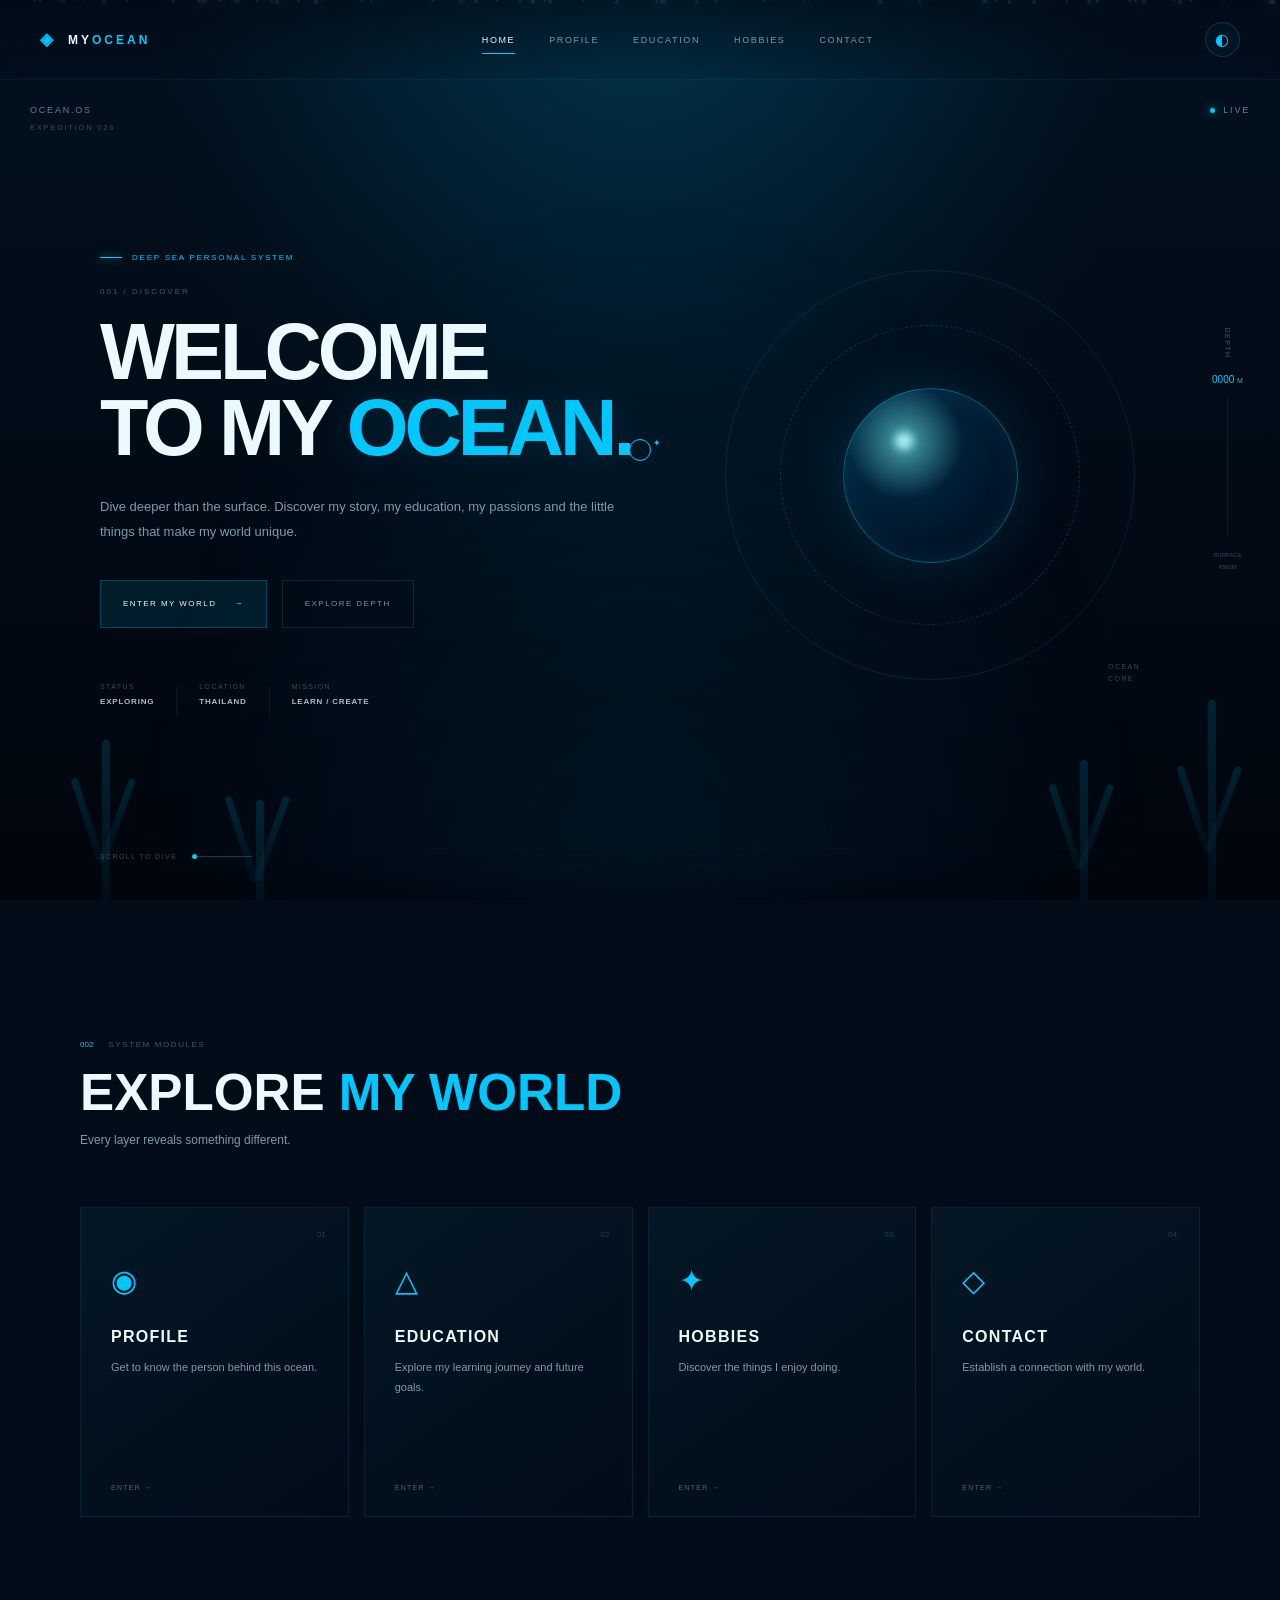
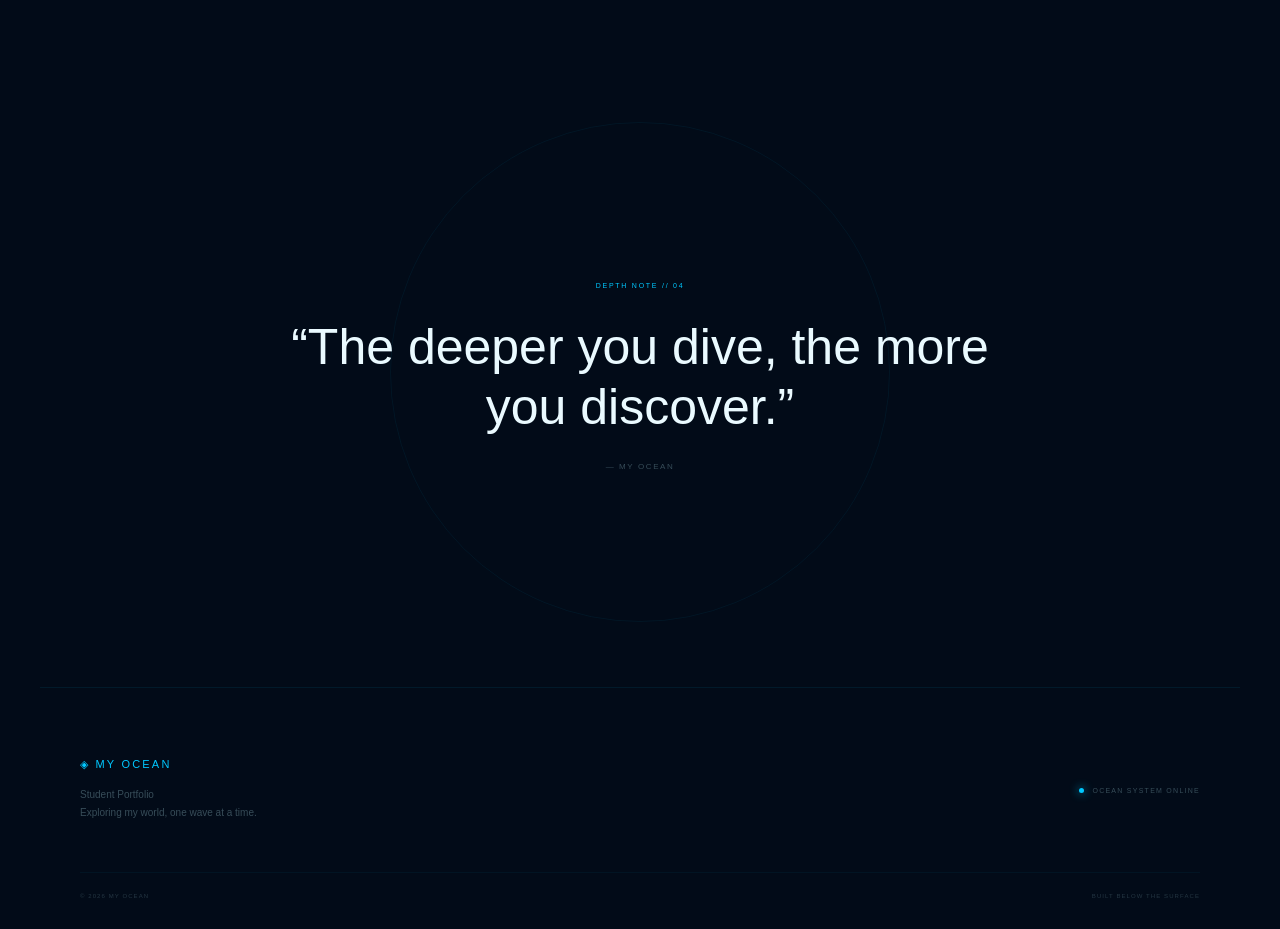
==== index.html @ 1d458c34 "Create index.html" ====
<!DOCTYPE html>
<html lang="th">
<head>
<meta charset="UTF-8">
<meta name="viewport" content="width=device-width, initial-scale=1.0">
<meta name="theme-color" content="#020b18">
<title>MY OCEAN // ABYSSAL INTERFACE</title>

<style>

/* ========================================= */
/* FONT FACE */
/* ========================================= */

@font-face {
    font-family: "Inter";
    font-style: normal;
    font-weight: 300;
    src: url("https://fonts.gstatic.com/s/inter/v18/UcCO3FwrK3iLTcviYwY.woff2")
         format("woff2");
}

@font-face {
    font-family: "Inter";
    font-style: normal;
    font-weight: 400;
    src: url("https://fonts.gstatic.com/s/inter/v18/UcCO3FwrK3iLTcviYwY.woff2")
         format("woff2");
}

@font-face {
    font-family: "Inter";
    font-style: normal;
    font-weight: 500;
    src: url("https://fonts.gstatic.com/s/inter/v18/UcCO3FwrK3iLTcviYwY.woff2")
         format("woff2");
}

@font-face {
    font-family: "Inter";
    font-style: normal;
    font-weight: 600;
    src: url("https://fonts.gstatic.com/s/inter/v18/UcCO3FwrK3iLTcviYwY.woff2")
         format("woff2");
}

@font-face {
    font-family: "Inter";
    font-style: normal;
    font-weight: 700;
    src: url("https://fonts.gstatic.com/s/inter/v18/UcCO3FwrK3iLTcviYwY.woff2")
         format("woff2");
}

@font-face {
    font-family: "Inter";
    font-style: normal;
    font-weight: 800;
    src: url("https://fonts.gstatic.com/s/inter/v18/UcCO3FwrK3iLTcviYwY.woff2")
         format("woff2");
}

@font-face {
    font-family: "Orbitron";
    font-style: normal;
    font-weight: 400;
    src: url("https://fonts.gstatic.com/s/orbitron/v31/yMJRMIlzdpvBhQQLuJj.woff2")
         format("woff2");
}

@font-face {
    font-family: "Orbitron";
    font-style: normal;
    font-weight: 500;
    src: url("https://fonts.gstatic.com/s/orbitron/v31/yMJRMIlzdpvBhQQLuJj.woff2")
         format("woff2");
}

@font-face {
    font-family: "Orbitron";
    font-style: normal;
    font-weight: 600;
    src: url("https://fonts.gstatic.com/s/orbitron/v31/yMJRMIlzdpvBhQQLuJj.woff2")
         format("woff2");
}

@font-face {
    font-family: "Orbitron";
    font-style: normal;
    font-weight: 700;
    src: url("https://fonts.gstatic.com/s/orbitron/v31/yMJRMIlzdpvBhQQLuJj.woff2")
         format("woff2");
}

@font-face {
    font-family: "Orbitron";
    font-style: normal;
    font-weight: 800;
    src: url("https://fonts.gstatic.com/s/orbitron/v31/yMJRMIlzdpvBhQQLuJj.woff2")
         format("woff2");
}

@font-face {
    font-family: "Orbitron";
    font-style: normal;
    font-weight: 900;
    src: url("https://fonts.gstatic.com/s/orbitron/v31/yMJRMIlzdpvBhQQLuJj.woff2")
         format("woff2");
}


/* ========================================= */
/* ROOT */
/* ========================================= */

:root {
    --bg: #020b18;
    --bg-deep: #010611;
    --blue: #00c8ff;
    --blue-light: #67e8ff;
    --cyan: #00eaff;
    --white: #eafaff;
    --muted: #7b9aaa;
    --line: rgba(0, 200, 255, .15);
    --panel: rgba(2, 18, 34, .72);
    --panel-light: rgba(7, 31, 51, .75);
    --shadow: rgba(0, 0, 0, .45);
    --mouse-x: 50vw;
    --mouse-y: 50vh;
    --scroll-y: 0px;
    --scroll-depth: 0;
}

* {
    margin: 0;
    padding: 0;
    box-sizing: border-box;
}

html {
    scroll-behavior: smooth;
}

body {
    background: var(--bg);
    color: var(--white);
    font-family: "Inter", sans-serif;
    overflow-x: hidden;
}

a {
    color: inherit;
    text-decoration: none;
}

button {
    font: inherit;
}

::selection {
    background: var(--blue);
    color: #00101a;
}


/* ========================================= */
/* SCROLLBAR */
/* ========================================= */

::-webkit-scrollbar {
    width: 5px;
}

::-webkit-scrollbar-track {
    background: #010710;
}

::-webkit-scrollbar-thumb {
    background: var(--blue);
}


/* ========================================= */
/* PAGE SYSTEM */
/* ========================================= */

.page {
    display: none;
    position: relative;
    min-height: 100vh;
}

.page.active-page {
    display: block;
}


/* ========================================= */
/* LOADER */
/* ========================================= */

.loader {
    position: fixed;
    inset: 0;
    z-index: 9999;
    background:
        radial-gradient(
            circle at center,
            rgba(0, 120, 180, .12),
            transparent 40%
        ),
        #010711;
    display: flex;
    align-items: center;
    justify-content: center;
    animation: loaderOut 1s ease 2.8s forwards;
    pointer-events: none;
}

.loader-core {
    width: min(400px, 80vw);
    text-align: center;
    position: relative;
}

.loader-ring {
    width: 120px;
    height: 120px;
    margin: 0 auto 30px;
    border: 1px solid rgba(0, 200, 255, .15);
    border-top-color: var(--blue);
    border-right-color: var(--blue-light);
    border-radius: 50%;
    animation: spin 1.5s linear infinite;
}

.loader-symbol {
    position: absolute;
    top: 38px;
    left: 0;
    right: 0;
    color: var(--blue);
    font-size: 25px;
    animation: pulse 1.5s ease infinite;
}

.loader-title {
    font-family: "Orbitron", sans-serif;
    font-size: 20px;
    font-weight: 700;
    letter-spacing: .35em;
    color: var(--white);
}

.loader-subtitle {
    margin-top: 10px;
    font-size: 9px;
    letter-spacing: .25em;
    color: var(--muted);
}

.loader-progress {
    height: 1px;
    background: rgba(255,255,255,.08);
    margin: 25px auto 12px;
    overflow: hidden;
}

.loader-progress span {
    display: block;
    width: 100%;
    height: 100%;
    background: var(--blue);
    transform-origin: left;
    animation: loading 2.4s ease forwards;
}

.loader-status {
    font-family: "Orbitron", sans-serif;
    font-size: 8px;
    letter-spacing: .3em;
    color: var(--blue);
}

@keyframes loading {
    from {
        transform: scaleX(0);
    }

    to {
        transform: scaleX(1);
    }
}

@keyframes loaderOut {
    to {
        opacity: 0;
        visibility: hidden;
    }
}

@keyframes spin {
    to {
        transform: rotate(360deg);
    }
}

@keyframes pulse {
    50% {
        opacity: .35;
        transform: scale(.8);
    }
}


/* ========================================= */
/* CURSOR */
/* ========================================= */

.custom-cursor {
    position: fixed;
    inset: 0;
    pointer-events: none;
    z-index: 10000;
}

.cursor-ring {
    position: absolute;
    width: 22px;
    height: 22px;
    left: var(--mouse-x);
    top: var(--mouse-y);
    transform: translate(-50%, -50%);
    border: 1px solid var(--blue);
    border-radius: 50%;
    transition:
        width .2s ease,
        height .2s ease;
}

.cursor-coral {
    position: absolute;
    left: calc(var(--mouse-x) + 13px);
    top: calc(var(--mouse-y) - 12px);
    color: var(--blue);
    font-size: 9px;
}


/* ========================================= */
/* OCEAN WORLD */
/* ========================================= */

.ocean-world {
    position: fixed;
    inset: 0;
    z-index: -5;
    overflow: hidden;
    background:
        radial-gradient(
            ellipse at 50% 0%,
            rgba(0, 110, 160, .16),
            transparent 55%
        ),
        linear-gradient(
            180deg,
            #02111f 0%,
            #010b16 50%,
            #01050d 100%
        );
}

.water-light {
    position: absolute;
    inset: -20%;
    background:
        radial-gradient(
            circle at 50% 10%,
            rgba(0, 205, 255, .12),
            transparent 32%
        );
    animation: waterMove 10s ease-in-out infinite alternate;
}

@keyframes waterMove {
    from {
        transform: translate3d(-2%, 0, 0) scale(1);
    }

    to {
        transform: translate3d(2%, 3%, 0) scale(1.05);
    }
}

.underwater-grid {
    position: absolute;
    inset: 0;
    background-image:
        linear-gradient(
            rgba(0, 200, 255, .025) 1px,
            transparent 1px
        ),
        linear-gradient(
            90deg,
            rgba(0, 200, 255, .025) 1px,
            transparent 1px
        );
    background-size: 60px 60px;
    transform:
        perspective(600px)
        rotateX(65deg)
        translateY(30%);
    transform-origin: center bottom;
    opacity: .45;
}

.deep-fog {
    position: absolute;
    inset: 0;
    background:
        radial-gradient(
            ellipse at 50% 100%,
            rgba(0, 120, 170, .13),
            transparent 55%
        );
    filter: blur(30px);
}

.particles,
.bubbles,
.fish-school,
.coral-field {
    position: absolute;
    inset: 0;
}

.particle {
    position: absolute;
    width: 2px;
    height: 2px;
    border-radius: 50%;
    background: rgba(120, 225, 255, .7);
    box-shadow: 0 0 8px rgba(0, 200, 255, .5);
    animation: floatParticle linear infinite;
}

@keyframes floatParticle {
    from {
        transform: translateY(110vh);
        opacity: 0;
    }

    15% {
        opacity: 1;
    }

    85% {
        opacity: .8;
    }

    to {
        transform: translateY(-20vh);
        opacity: 0;
    }
}

.bubble {
    position: absolute;
    bottom: -50px;
    border: 1px solid rgba(100, 220, 255, .2);
    border-radius: 50%;
    animation: bubbleUp linear infinite;
}

@keyframes bubbleUp {
    from {
        transform: translateY(0) translateX(0);
        opacity: 0;
    }

    15% {
        opacity: .6;
    }

    80% {
        opacity: .2;
    }

    to {
        transform: translateY(-120vh) translateX(40px);
        opacity: 0;
    }
}

.fish {
    position: absolute;
    left: -10%;
    color: rgba(82, 211, 255, .5);
    filter: drop-shadow(0 0 5px rgba(0, 200, 255, .25));
    animation-name: fishSwim;
    animation-timing-function: linear;
    animation-iteration-count: infinite;
}

@keyframes fishSwim {
    from {
        transform: translateX(-10vw);
    }

    to {
        transform: translateX(120vw);
    }
}

.coral {
    position: absolute;
    bottom: -20px;
    width: 8px;
    border-radius: 10px 10px 0 0;
    background:
        linear-gradient(
            180deg,
            rgba(0, 200, 255, .15),
            rgba(0, 70, 100, .1)
        );
    filter: blur(.2px);
}

.coral::before,
.coral::after {
    content: "";
    position: absolute;
    bottom: 30%;
    width: 7px;
    height: 90px;
    border-radius: 10px;
    background: inherit;
}

.coral::before {
    left: -18px;
    transform: rotate(-18deg);
}

.coral::after {
    left: 12px;
    transform: rotate(20deg);
}

.coral-one {
    left: 8%;
    height: 180px;
}

.coral-two {
    left: 20%;
    height: 120px;
}

.coral-three {
    right: 15%;
    height: 160px;
}

.coral-four {
    right: 5%;
    height: 220px;
}


/* ========================================= */
/* HUD */
/* ========================================= */

.hud {
    position: fixed;
    z-index: 20;
    top: 105px;
    font-family: "Orbitron", sans-serif;
    font-size: 9px;
    letter-spacing: .2em;
    color: rgba(170, 225, 240, .55);
}

.hud-top-left {
    left: 30px;
}

.hud-top-left small {
    display: block;
    margin-top: 8px;
    color: rgba(170, 225, 240, .3);
}

.hud-top-right {
    right: 30px;
    display: flex;
    align-items: center;
    gap: 8px;
}

.live-dot {
    width: 5px;
    height: 5px;
    border-radius: 50%;
    background: var(--blue);
    box-shadow: 0 0 10px var(--blue);
    display: inline-block;
    animation: pulse 1.5s infinite;
}


/* ========================================= */
/* NAVBAR */
/* ========================================= */

.main-header {
    position: fixed;
    top: 0;
    left: 0;
    right: 0;
    z-index: 100;
    background:
        linear-gradient(
            rgba(1, 8, 18, .65),
            rgba(1, 8, 18, .05)
        );
    backdrop-filter: blur(8px);
}

.navbar {
    height: 80px;
    max-width: 1400px;
    margin: auto;
    padding: 0 40px;
    display: flex;
    align-items: center;
    justify-content: space-between;
    border-bottom: 1px solid rgba(0, 200, 255, .08);
}

.brand {
    display: flex;
    align-items: center;
    gap: 12px;
    font-family: "Orbitron", sans-serif;
    font-size: 12px;
    letter-spacing: .25em;
    font-weight: 600;
}

.brand > span:last-child > span {
    color: var(--blue);
}

.brand-symbol {
    color: var(--blue);
    font-size: 17px;
}

.nav-links {
    display: flex;
    align-items: center;
    gap: 34px;
}

.nav-links a {
    position: relative;
    font-family: "Orbitron", sans-serif;
    font-size: 9px;
    letter-spacing: .18em;
    color: rgba(230, 250, 255, .55);
    transition: color .3s ease;
}

.nav-links a:hover,
.nav-links a.active {
    color: var(--white);
}

.nav-links a::after {
    content: "";
    position: absolute;
    left: 0;
    bottom: -9px;
    width: 0;
    height: 1px;
    background: var(--blue);
    transition: width .3s ease;
}

.nav-links a:hover::after,
.nav-links a.active::after {
    width: 100%;
}

.theme-button {
    width: 35px;
    height: 35px;
    border: 1px solid rgba(0, 200, 255, .2);
    background: rgba(0, 100, 150, .08);
    color: var(--blue);
    cursor: pointer;
    border-radius: 50%;
}


/* ========================================= */
/* DEPTH PANEL */
/* ========================================= */

.depth-panel {
    position: fixed;
    z-index: 30;
    right: 30px;
    top: 50%;
    transform: translateY(-50%);
    width: 45px;
    text-align: center;
    font-family: "Orbitron", sans-serif;
}

.depth-label {
    font-size: 7px;
    letter-spacing: .2em;
    color: rgba(180, 230, 240, .35);
    writing-mode: vertical-rl;
    margin: 0 auto 15px;
}

.depth-number {
    color: var(--blue);
    font-size: 10px;
}

.depth-number small {
    font-size: 7px;
    color: var(--muted);
}

.depth-line {
    height: 140px;
    width: 1px;
    background: rgba(0, 200, 255, .12);
    margin: 12px auto;
    position: relative;
}

.depth-line span {
    position: absolute;
    bottom: 0;
    left: 0;
    width: 1px;
    height: 0;
    background: var(--blue);
    box-shadow: 0 0 8px var(--blue);
}

.depth-range {
    font-size: 6px;
    color: rgba(180, 230, 240, .3);
    line-height: 2;
}

.depth-range span {
    display: block;
}


/* ========================================= */
/* HERO */
/* ========================================= */

.hero {
    min-height: 100vh;
    max-width: 1400px;
    margin: auto;
    padding: 150px 100px 100px;
    display: grid;
    grid-template-columns: 1.1fr .9fr;
    align-items: center;
    position: relative;
}

.hero-content {
    max-width: 700px;
}

.system-tag {
    display: inline-flex;
    align-items: center;
    gap: 10px;
    font-family: "Orbitron", sans-serif;
    font-size: 8px;
    letter-spacing: .22em;
    color: var(--blue);
    margin-bottom: 25px;
}

.system-tag span {
    width: 22px;
    height: 1px;
    background: var(--blue);
    box-shadow: 0 0 8px var(--blue);
}

.hero-index {
    font-family: "Orbitron", sans-serif;
    font-size: 8px;
    letter-spacing: .25em;
    color: rgba(180, 230, 240, .35);
    margin-bottom: 18px;
}

.hero h1 {
    font-family: "Orbitron", sans-serif;
    font-size: clamp(48px, 6.2vw, 100px);
    line-height: .95;
    letter-spacing: -.05em;
    font-weight: 700;
}

.hero h1 span,
.page-hero h1 span {
    color: var(--blue);
    text-shadow: 0 0 35px rgba(0, 200, 255, .15);
}

.hero-description {
    max-width: 520px;
    margin-top: 30px;
    color: var(--muted);
    line-height: 1.9;
    font-size: 13px;
}

.hero-buttons {
    display: flex;
    gap: 15px;
    margin-top: 35px;
    flex-wrap: wrap;
}

.btn {
    display: inline-flex;
    align-items: center;
    gap: 18px;
    min-height: 48px;
    padding: 0 22px;
    border: 1px solid rgba(0, 200, 255, .25);
    font-family: "Orbitron", sans-serif;
    font-size: 8px;
    letter-spacing: .18em;
    transition:
        background .3s ease,
        border .3s ease,
        transform .3s ease;
}

.btn-primary {
    background: rgba(0, 200, 255, .1);
    color: var(--white);
}

.btn-primary:hover {
    background: rgba(0, 200, 255, .18);
    border-color: var(--blue);
}

.btn-ghost {
    color: rgba(230, 250, 255, .55);
    border-color: rgba(230, 250, 255, .1);
}

.btn-ghost:hover {
    color: var(--white);
    border-color: rgba(0, 200, 255, .3);
}

.hero-data {
    display: flex;
    gap: 45px;
    margin-top: 55px;
}

.hero-data div {
    position: relative;
}

.hero-data div:not(:last-child)::after {
    content: "";
    position: absolute;
    right: -23px;
    top: 3px;
    width: 1px;
    height: 30px;
    background: rgba(0, 200, 255, .1);
}

.hero-data small,
.hero-data strong {
    display: block;
}

.hero-data small {
    font-family: "Orbitron", sans-serif;
    font-size: 7px;
    letter-spacing: .2em;
    color: rgba(180, 230, 240, .3);
    margin-bottom: 7px;
}

.hero-data strong {
    font-family: "Orbitron", sans-serif;
    font-size: 8px;
    letter-spacing: .1em;
    color: rgba(230, 250, 255, .75);
}

.hero-orb {
    width: min(500px, 40vw);
    aspect-ratio: 1;
    justify-self: center;
    position: relative;
    display: grid;
    place-items: center;
}

.orb-ring {
    position: absolute;
    border: 1px solid rgba(0, 200, 255, .13);
    border-radius: 50%;
}

.orb-ring-one {
    width: 82%;
    height: 82%;
    animation: orbit 16s linear infinite;
}

.orb-ring-two {
    width: 60%;
    height: 60%;
    border-color: rgba(0, 200, 255, .22);
    border-style: dashed;
    animation: orbitReverse 11s linear infinite;
}

@keyframes orbit {
    to {
        transform: rotate(360deg);
    }
}

@keyframes orbitReverse {
    to {
        transform: rotate(-360deg);
    }
}

.orb-core {
    width: 35%;
    height: 35%;
    border-radius: 50%;
    background:
        radial-gradient(
            circle at 35% 30%,
            rgba(110, 240, 255, .65),
            rgba(0, 80, 130, .3) 35%,
            rgba(0, 20, 40, .8) 70%
        );
    border: 1px solid rgba(0, 220, 255, .35);
    box-shadow:
        0 0 60px rgba(0, 180, 255, .15),
        inset 0 0 30px rgba(0, 200, 255, .1);
    position: relative;
}

.orb-light {
    position: absolute;
    width: 18px;
    height: 18px;
    border-radius: 50%;
    background: rgba(180, 250, 255, .9);
    filter: blur(4px);
    top: 25%;
    left: 30%;
}

.orb-label {
    position: absolute;
    bottom: 8%;
    right: 8%;
    font-family: "Orbitron", sans-serif;
    font-size: 7px;
    line-height: 1.7;
    letter-spacing: .2em;
    color: rgba(150, 225, 240, .3);
}

.scroll-indicator {
    position: absolute;
    bottom: 40px;
    left: 100px;
    display: flex;
    align-items: center;
    gap: 15px;
    font-family: "Orbitron", sans-serif;
    font-size: 7px;
    letter-spacing: .2em;
    color: rgba(180, 230, 240, .3);
}

.scroll-line {
    width: 60px;
    height: 1px;
    background: rgba(0, 200, 255, .3);
    position: relative;
}

.scroll-line::after {
    content: "";
    position: absolute;
    left: 0;
    top: -2px;
    width: 5px;
    height: 5px;
    border-radius: 50%;
    background: var(--blue);
    animation: scrollDot 2s ease-in-out infinite;
}

@keyframes scrollDot {
    from {
        left: 0;
    }

    to {
        left: 100%;
    }
}


/* ========================================= */
/* SECTIONS */
/* ========================================= */

.section {
    max-width: 1200px;
    margin: auto;
    padding: 140px 40px;
}

.section-heading {
    margin-bottom: 60px;
}

.section-heading > div {
    display: flex;
    align-items: center;
    gap: 15px;
}

.section-number {
    font-family: "Orbitron", sans-serif;
    font-size: 8px;
    color: var(--blue);
}

.section-kicker {
    font-family: "Orbitron", sans-serif;
    font-size: 8px;
    letter-spacing: .2em;
    color: rgba(180, 230, 240, .35);
}

.section-heading h2 {
    margin-top: 18px;
    font-family: "Orbitron", sans-serif;
    font-size: clamp(32px, 4vw, 58px);
    line-height: 1;
}

.section-heading h2 span {
    color: var(--blue);
}

.section-heading p {
    margin-top: 15px;
    color: var(--muted);
    font-size: 12px;
}


/* ========================================= */
/* MODULE GRID */
/* ========================================= */

.module-grid {
    display: grid;
    grid-template-columns: repeat(4, 1fr);
    gap: 15px;
}

.module-card {
    min-height: 310px;
    padding: 30px;
    border: 1px solid rgba(0, 200, 255, .1);
    background:
        linear-gradient(
            145deg,
            rgba(8, 34, 52, .5),
            rgba(2, 13, 25, .55)
        );
    position: relative;
    overflow: hidden;
    transition:
        border .3s ease,
        background .3s ease;
}

.module-card::before {
    content: "";
    position: absolute;
    inset: 0;
    background:
        radial-gradient(
            circle at var(--mx, 50%) var(--my, 50%),
            rgba(0, 200, 255, .1),
            transparent 35%
        );
    opacity: 0;
    transition: opacity .3s ease;
}

.module-card:hover {
    border-color: rgba(0, 200, 255, .35);
    background:
        linear-gradient(
            145deg,
            rgba(8, 42, 63, .6),
            rgba(2, 13, 25, .7)
        );
}

.module-card:hover::before {
    opacity: 1;
}

.module-number {
    position: absolute;
    top: 22px;
    right: 22px;
    font-family: "Orbitron", sans-serif;
    font-size: 8px;
    color: rgba(180, 230, 240, .2);
}

.module-icon {
    color: var(--blue);
    font-size: 30px;
    margin-top: 25px;
}

.module-card h3 {
    position: relative;
    margin-top: 30px;
    font-family: "Orbitron", sans-serif;
    font-size: 16px;
    letter-spacing: .08em;
}

.module-card p {
    position: relative;
    margin-top: 12px;
    color: var(--muted);
    font-size: 11px;
    line-height: 1.8;
    max-width: 210px;
}

.module-arrow {
    position: absolute;
    bottom: 25px;
    left: 30px;
    font-family: "Orbitron", sans-serif;
    font-size: 7px;
    letter-spacing: .18em;
    color: rgba(180, 230, 240, .4);
}


/* ========================================= */
/* QUOTE */
/* ========================================= */

.quote-section {
    min-height: 70vh;
    display: grid;
    place-items: center;
    position: relative;
    padding: 100px 30px;
    overflow: hidden;
}

.quote-orbit {
    position: absolute;
    width: 500px;
    height: 500px;
    border: 1px solid rgba(0, 200, 255, .06);
    border-radius: 50%;
    animation: spin 25s linear infinite;
}

.quote-content {
    text-align: center;
    max-width: 700px;
    position: relative;
}

.quote-content > span {
    font-family: "Orbitron", sans-serif;
    font-size: 7px;
    letter-spacing: .25em;
    color: var(--blue);
}

.quote-content h2 {
    margin-top: 25px;
    font-family: "Orbitron", sans-serif;
    font-size: clamp(25px, 4vw, 50px);
    line-height: 1.2;
    font-weight: 500;
}

.quote-content p {
    margin-top: 25px;
    font-family: "Orbitron", sans-serif;
    font-size: 8px;
    letter-spacing: .2em;
    color: rgba(180, 230, 240, .3);
}


/* ========================================= */
/* FOOTER */
/* ========================================= */

.footer {
    max-width: 1200px;
    margin: auto;
    padding: 70px 40px 30px;
    border-top: 1px solid rgba(0, 200, 255, .08);
}

.footer-main {
    display: flex;
    justify-content: space-between;
    gap: 30px;
}

.footer-brand {
    font-family: "Orbitron", sans-serif;
    font-size: 11px;
    letter-spacing: .2em;
    color: var(--blue);
}

.footer-main p {
    margin-top: 15px;
    color: rgba(180, 230, 240, .3);
    font-size: 10px;
    line-height: 1.8;
}

.footer-status {
    align-self: center;
    font-family: "Orbitron", sans-serif;
    font-size: 7px;
    letter-spacing: .18em;
    color: rgba(180, 230, 240, .3);
    display: flex;
    gap: 8px;
    align-items: center;
}

.footer-bottom {
    margin-top: 50px;
    padding-top: 20px;
    border-top: 1px solid rgba(0, 200, 255, .05);
    display: flex;
    justify-content: space-between;
    font-family: "Orbitron", sans-serif;
    font-size: 6px;
    letter-spacing: .18em;
    color: rgba(180, 230, 240, .2);
}


/* ========================================= */
/* PAGE HERO */
/* ========================================= */

.page-hero {
    min-height: 65vh;
    max-width: 1200px;
    margin: auto;
    padding: 190px 40px 100px;
    display: flex;
    flex-direction: column;
    justify-content: center;
}

.page-hero h1 {
    font-family: "Orbitron", sans-serif;
    font-size: clamp(45px, 7vw, 90px);
    line-height: 1;
    letter-spacing: -.05em;
}

.page-hero > p:last-child {
    margin-top: 25px;
    color: var(--muted);
    font-size: 13px;
}


/* ========================================= */
/* REVEAL */
/* ========================================= */

.reveal {
    opacity: 0;
    transform: translateY(30px);
    transition:
        opacity .8s ease,
        transform .8s ease;
}

.reveal.visible {
    opacity: 1;
    transform: translateY(0);
}


/* ========================================= */
/* PROFILE */
/* ========================================= */

.profile-section {
    display: grid;
    grid-template-columns: .8fr 1.2fr;
    gap: 70px;
    align-items: center;
}

.profile-image-card {
    position: relative;
}

.image-frame {
    aspect-ratio: 4 / 5;
    border: 1px solid rgba(0, 200, 255, .15);
    padding: 10px;
    position: relative;
    background: rgba(0, 20, 35, .5);
}

.image-frame img {
    width: 100%;
    height: 100%;
    display: block;
    object-fit: cover;
    filter:
        saturate(.65)
        contrast(1.05)
        brightness(.8);
}

.image-overlay {
    position: absolute;
    bottom: 20px;
    left: 20px;
    padding: 7px 10px;
    background: rgba(1, 8, 18, .8);
    border-left: 2px solid var(--blue);
    font-family: "Orbitron", sans-serif;
    font-size: 6px;
    letter-spacing: .15em;
}

.scan-line {
    position: absolute;
    left: 10px;
    right: 10px;
    top: 10px;
    height: 1px;
    background: var(--blue);
    opacity: .5;
    z-index: 2;
    animation: scan 3s ease-in-out infinite;
}

@keyframes scan {
    0%,
    100% {
        top: 10px;
    }

    50% {
        top: calc(100% - 10px);
    }
}

.profile-caption {
    display: flex;
    justify-content: space-between;
    padding-top: 15px;
    font-family: "Orbitron", sans-serif;
}

.profile-caption span,
.profile-caption strong {
    font-size: 7px;
    letter-spacing: .15em;
}

.profile-caption span {
    color: rgba(180, 230, 240, .25);
}

.profile-caption strong {
    color: var(--blue);
}

.profile-info h2 {
    margin-top: 20px;
    font-family: "Orbitron", sans-serif;
    font-size: clamp(26px, 4vw, 45px);
    line-height: 1.2;
}

.profile-info h2 span {
    color: var(--blue);
}

.profile-info .lead {
    margin-top: 20px;
    color: var(--muted);
    line-height: 1.9;
    font-size: 13px;
}

.info-grid {
    display: grid;
    grid-template-columns: repeat(3, 1fr);
    gap: 10px;
    margin-top: 35px;
}

.info-box {
    padding: 18px;
    border: 1px solid rgba(0, 200, 255, .08);
    background: rgba(4, 22, 37, .35);
}

.info-box small,
.info-box strong {
    display: block;
}

.info-box small {
    font-family: "Orbitron", sans-serif;
    font-size: 6px;
    letter-spacing: .18em;
    color: rgba(180, 230, 240, .25);
}

.info-box strong {
    margin-top: 9px;
    font-size: 10px;
    color: rgba(230, 250, 255, .7);
}

.about-panel {
    padding-top: 40px;
}

.large-panel {
    display: grid;
    grid-template-columns: 80px 1fr;
    gap: 30px;
    padding: 50px;
    border: 1px solid rgba(0, 200, 255, .1);
    background: rgba(4, 20, 35, .35);
}

.panel-index {
    font-family: "Orbitron", sans-serif;
    font-size: 9px;
    color: var(--blue);
}

.large-panel h2 {
    margin-top: 15px;
    font-family: "Orbitron", sans-serif;
    font-size: clamp(28px, 4vw, 55px);
}

.large-panel h2 span {
    color: var(--blue);
}

.large-panel p {
    margin-top: 25px;
    max-width: 700px;
    color: var(--muted);
    line-height: 2;
    font-size: 13px;
}


/* ========================================= */
/* EDUCATION */
/* ========================================= */

.timeline {
    position: relative;
    max-width: 950px;
    margin: auto;
}

.timeline::before {
    content: "";
    position: absolute;
    left: 50%;
    top: 0;
    bottom: 0;
    width: 1px;
    background: rgba(0, 200, 255, .12);
    transform: translateX(-50%);
}

.timeline-item {
    width: 50%;
    padding: 0 50px 70px;
    position: relative;
}

.timeline-item:nth-child(even) {
    margin-left: 50%;
}

.timeline-item::before {
    content: "";
    position: absolute;
    top: 5px;
    width: 8px;
    height: 8px;
    border: 1px solid var(--blue);
    background: var(--bg);
    border-radius: 50%;
    box-shadow: 0 0 15px rgba(0, 200, 255, .3);
}

.timeline-item:nth-child(odd)::before {
    right: -4px;
}

.timeline-item:nth-child(even)::before {
    left: -4px;
}

.timeline-year {
    font-family: "Orbitron", sans-serif;
    font-size: 8px;
    letter-spacing: .2em;
    color: var(--blue);
}

.timeline-item h3 {
    margin-top: 12px;
    font-family: "Orbitron", sans-serif;
    font-size: 18px;
}

.timeline-item p {
    margin-top: 12px;
    color: var(--muted);
    font-size: 11px;
    line-height: 1.8;
}

.education-stats {
    display: grid;
    grid-template-columns: repeat(4, 1fr);
    gap: 12px;
    margin-top: 40px;
}

.stat-card {
    padding: 35px 20px;
    border: 1px solid rgba(0, 200, 255, .08);
    text-align: center;
    background: rgba(4, 20, 35, .35);
}

.stat-card strong {
    display: block;
    font-family: "Orbitron", sans-serif;
    font-size: 28px;
    color: var(--blue);
}

.stat-card span {
    display: block;
    margin-top: 10px;
    font-family: "Orbitron", sans-serif;
    font-size: 7px;
    letter-spacing: .15em;
    color: rgba(180, 230, 240, .3);
}


/* ========================================= */
/* HOBBIES */
/* ========================================= */

.hobby-grid {
    display: grid;
    grid-template-columns: repeat(3, 1fr);
    gap: 15px;
}

.hobby-card {
    min-height: 280px;
    padding: 30px;
    border: 1px solid rgba(0, 200, 255, .1);
    background: rgba(4, 20, 35, .4);
    position: relative;
    overflow: hidden;
}

.hobby-icon {
    font-size: 42px;
    min-height: 55px;
    display: flex;
    align-items: center;
}

.hobby-card h3 {
    margin-top: 25px;
    font-family: "Orbitron", sans-serif;
    font-size: 15px;
    letter-spacing: .08em;
}

.hobby-card p {
    margin-top: 12px;
    color: var(--muted);
    font-size: 11px;
    line-height: 1.8;
}

.hobby-number {
    position: absolute;
    top: 20px;
    right: 20px;
    font-family: "Orbitron", sans-serif;
    font-size: 7px;
    color: rgba(180, 230, 240, .2);
}


/* ========================================= */
/* CONTACT */
/* ========================================= */

.contact-console {
    border: 1px solid rgba(0, 200, 255, .12);
    background: rgba(3, 18, 31, .55);
}

.console-header {
    padding: 25px 30px;
    border-bottom: 1px solid rgba(0, 200, 255, .08);
    display: flex;
    align-items: center;
    justify-content: space-between;
}

.console-header span,
.console-header strong {
    display: block;
}

.console-header span {
    font-family: "Orbitron", sans-serif;
    font-size: 7px;
    letter-spacing: .2em;
    color: rgba(180, 230, 240, .3);
}

.console-header strong {
    margin-top: 7px;
    font-family: "Orbitron", sans-serif;
    font-size: 11px;
    letter-spacing: .1em;
}

.console-status {
    font-family: "Orbitron", sans-serif;
    font-size: 7px;
    color: var(--blue);
}

.contact-grid {
    display: grid;
    grid-template-columns: repeat(3, 1fr);
    gap: 1px;
    background: rgba(0, 200, 255, .08);
}

.contact-card {
    padding: 40px 30px;
    background: rgba(2, 14, 26, .9);
    transition: background .3s ease;
}

.contact-card:hover {
    background: rgba(5, 29, 46, .9);
}

.contact-icon {
    color: var(--blue);
    font-size: 28px;
}

.contact-card span {
    display: block;
    margin-top: 25px;
    font-family: "Orbitron", sans-serif;
    font-size: 7px;
    letter-spacing: .15em;
    color: rgba(180, 230, 240, .3);
}

.contact-card strong {
    display: block;
    margin-top: 10px;
    font-family: "Orbitron", sans-serif;
    font-size: 11px;
    color: rgba(230, 250, 255, .75);
    word-break: break-word;
}

.contact-card small {
    display: block;
    margin-top: 30px;
    font-family: "Orbitron", sans-serif;
    font-size: 6px;
    letter-spacing: .15em;
    color: var(--blue);
}

.transmission {
    padding: 25px 30px;
    border-top: 1px solid rgba(0, 200, 255, .08);
    display: flex;
    align-items: center;
    gap: 15px;
}

.transmission-wave {
    flex: 1;
    height: 25px;
    background:
        repeating-linear-gradient(
            90deg,
            transparent 0 4px,
            rgba(0, 200, 255, .25) 5px,
            transparent 6px 10px
        );
    opacity: .5;
}

.transmission > span {
    font-family: "Orbitron", sans-serif;
    font-size: 6px;
    letter-spacing: .15em;
    color: rgba(180, 230, 240, .3);
}

.signal-bars {
    display: flex;
    gap: 3px;
    align-items: end;
    height: 18px;
}

.signal-bars i {
    width: 3px;
    background: var(--blue);
    display: block;
}

.signal-bars i:nth-child(1) {
    height: 5px;
}

.signal-bars i:nth-child(2) {
    height: 9px;
}

.signal-bars i:nth-child(3) {
    height: 13px;
}

.signal-bars i:nth-child(4) {
    height: 16px;
}

.signal-bars i:nth-child(5) {
    height: 18px;
}

.transmission > strong {
    font-family: "Orbitron", sans-serif;
    font-size: 8px;
    color: var(--blue);
}


/* ========================================= */
/* SURFACE MODE */
/* ========================================= */

body.surface-mode {
    --bg: #e8f8ff;
    --bg-deep: #dff4fb;
    --white: #092333;
    --muted: #416171;
    --line: rgba(0, 100, 140, .15);
    --panel: rgba(230, 248, 255, .75);
}

body.surface-mode .ocean-world {
    background:
        radial-gradient(
            ellipse at 50% 0%,
            rgba(0, 200, 255, .15),
            transparent 55%
        ),
        linear-gradient(
            180deg,
            #dff8ff 0%,
            #cceef7 50%,
            #b9e1ed 100%
        );
}

body.surface-mode .main-header {
    background: rgba(225, 247, 255, .7);
}

body.surface-mode .nav-links a {
    color: rgba(9, 35, 51, .55);
}

body.surface-mode .module-card,
body.surface-mode .contact-console,
body.surface-mode .contact-card,
body.surface-mode .stat-card,
body.surface-mode .large-panel,
body.surface-mode .hobby-card,
body.surface-mode .info-box {
    background: rgba(225, 247, 255, .45);
}


/* ========================================= */
/* OCEAN PULSE */
/* ========================================= */

body.ocean-pulse::after {
    content: "";
    position: fixed;
    inset: 0;
    z-index: 9998;
    pointer-events: none;
    border: 1px solid var(--blue);
    box-shadow:
        inset 0 0 100px rgba(0, 200, 255, .15);
    animation: oceanPulse 1.5s ease;
}

@keyframes oceanPulse {
    0% {
        opacity: 0;
    }

    30% {
        opacity: 1;
    }

    100% {
        opacity: 0;
    }
}


/* ========================================= */
/* RESPONSIVE */
/* ========================================= */

@media (max-width: 1000px) {

    .nav-links {
        gap: 18px;
    }

    .hero {
        padding-left: 60px;
        padding-right: 60px;
    }

    .module-grid {
        grid-template-columns: repeat(2, 1fr);
    }

    .profile-section {
        grid-template-columns: 1fr;
    }

    .profile-image-card {
        max-width: 420px;
    }

    .education-stats {
        grid-template-columns: repeat(2, 1fr);
    }

    .hobby-grid {
        grid-template-columns: repeat(2, 1fr);
    }
}

@media (max-width: 760px) {

    .navbar {
        padding: 0 20px;
    }

    .nav-links {
        display: none;
    }

    .hud {
        display: none;
    }

    .depth-panel {
        display: none;
    }

    .hero {
        padding: 140px 25px 90px;
        grid-template-columns: 1fr;
    }

    .hero-orb {
        width: 280px;
        margin-top: 60px;
    }

    .scroll-indicator {
        left: 25px;
    }

    .hero-data {
        gap: 20px;
        flex-wrap: wrap;
    }

    .hero-data div:not(:last-child)::after {
        display: none;
    }

    .section,
    .page-hero {
        padding-left: 25px;
        padding-right: 25px;
    }

    .module-grid,
    .hobby-grid,
    .contact-grid {
        grid-template-columns: 1fr;
    }

    .timeline::before {
        left: 10px;
    }

    .timeline-item,
    .timeline-item:nth-child(even) {
        width: 100%;
        margin-left: 0;
        padding-left: 40px;
        padding-right: 0;
    }

    .timeline-item:nth-child(odd)::before,
    .timeline-item:nth-child(even)::before {
        left: 6px;
        right: auto;
    }

    .info-grid {
        grid-template-columns: repeat(2, 1fr);
    }

    .large-panel {
        grid-template-columns: 1fr;
        padding: 30px;
    }

    .footer-main,
    .footer-bottom {
        flex-direction: column;
    }

    .transmission {
        flex-wrap: wrap;
    }
}

@media (pointer: coarse) {
    .custom-cursor {
        display: none;
    }
}

</style>
</head>

<body>

<div class="page active-page" id="page-home">

    <div class="loader">
        <div class="loader-core">
            <div class="loader-ring"></div>
            <div class="loader-symbol">◈</div>
            <div class="loader-title">MY OCEAN</div>
            <div class="loader-subtitle">
                INITIALIZING ABYSSAL INTERFACE
            </div>
            <div class="loader-progress">
                <span></span>
            </div>
            <div class="loader-status">
                SYSTEM ONLINE
            </div>
        </div>
    </div>

    <div class="custom-cursor">
        <div class="cursor-ring"></div>
        <div class="cursor-coral">✦</div>
    </div>

    <div class="ocean-world">
        <div class="water-light"></div>
        <div class="underwater-grid"></div>
        <div class="deep-fog"></div>
        <div class="particles"></div>
        <div class="bubbles"></div>
        <div class="fish-school"></div>

        <div class="coral-field">
            <div class="coral coral-one"></div>
            <div class="coral coral-two"></div>
            <div class="coral coral-three"></div>
            <div class="coral coral-four"></div>
        </div>
    </div>

    <div class="hud hud-top-left">
        <span>OCEAN.OS</span>
        <small>EXPEDITION 026</small>
    </div>

    <div class="hud hud-top-right">
        <span class="live-dot"></span>
        LIVE
    </div>

    <header class="main-header">
        <nav class="navbar">

            <a href="#home" class="brand">
                <span class="brand-symbol">
                    ◈
                </span>

                <span>
                    MY<span>OCEAN</span>
                </span>
            </a>

            <div class="nav-links">
                <a href="#home" class="active">
                    HOME
                </a>

                <a href="#profile">
                    PROFILE
                </a>

                <a href="#education">
                    EDUCATION
                </a>

                <a href="#hobbies">
                    HOBBIES
                </a>

                <a href="#contact">
                    CONTACT
                </a>
            </div>

            <button
                class="theme-button"
                id="themeButton">
                ◐
            </button>

        </nav>
    </header>

    <aside class="depth-panel">

        <div class="depth-label">
            DEPTH
        </div>

        <div class="depth-number">
            <span id="depthNumber">0</span>
            <small>M</small>
        </div>

        <div class="depth-line">
            <span id="depthFill"></span>
        </div>

        <div class="depth-range">
            SURFACE
            <span>4500M</span>
        </div>

    </aside>

    <main>

        <section class="hero">

            <div class="hero-content">

                <div class="system-tag">
                    <span></span>
                    DEEP SEA PERSONAL SYSTEM
                </div>

                <p class="hero-index">
                    001 / DISCOVER
                </p>

                <h1>
                    WELCOME
                    <br>
                    TO MY
                    <span>OCEAN.</span>
                </h1>

                <p class="hero-description">
                    Dive deeper than the surface.
                    Discover my story, my education,
                    my passions and the little things
                    that make my world unique.
                </p>

                <div class="hero-buttons">

                    <a
                        href="#profile"
                        class="btn btn-primary">
                        ENTER MY WORLD
                        <span>→</span>
                    </a>

                    <a
                        href="#explore"
                        class="btn btn-ghost">
                        EXPLORE DEPTH
                    </a>

                </div>

                <div class="hero-data">

                    <div>
                        <small>STATUS</small>
                        <strong>EXPLORING</strong>
                    </div>

                    <div>
                        <small>LOCATION</small>
                        <strong>THAILAND</strong>
                    </div>

                    <div>
                        <small>MISSION</small>
                        <strong>LEARN / CREATE</strong>
                    </div>

                </div>

            </div>

            <div class="hero-orb">

                <div class="orb-ring orb-ring-one"></div>
                <div class="orb-ring orb-ring-two"></div>

                <div class="orb-core">
                    <div class="orb-light"></div>
                </div>

                <div class="orb-label">
                    OCEAN
                    <br>
                    CORE
                </div>

            </div>

            <div class="scroll-indicator">
                <span>SCROLL TO DIVE</span>
                <div class="scroll-line"></div>
            </div>

        </section>

        <section
            class="section explore-section"
            id="explore">

            <div class="section-heading reveal">

                <div>
                    <span class="section-number">
                        002
                    </span>

                    <span class="section-kicker">
                        SYSTEM MODULES
                    </span>
                </div>

                <h2>
                    EXPLORE
                    <span>MY WORLD</span>
                </h2>

                <p>
                    Every layer reveals something different.
                </p>

            </div>

            <div class="module-grid">

                <a
                    href="#profile"
                    class="module-card tilt-card reveal">

                    <div class="module-number">
                        01
                    </div>

                    <div class="module-icon">
                        ◉
                    </div>

                    <h3>
                        PROFILE
                    </h3>

                    <p>
                        Get to know the person
                        behind this ocean.
                    </p>

                    <span class="module-arrow">
                        ENTER →
                    </span>

                </a>

                <a
                    href="#education"
                    class="module-card tilt-card reveal">

                    <div class="module-number">
                        02
                    </div>

                    <div class="module-icon">
                        △
                    </div>

                    <h3>
                        EDUCATION
                    </h3>

                    <p>
                        Explore my learning journey
                        and future goals.
                    </p>

                    <span class="module-arrow">
                        ENTER →
                    </span>

                </a>

                <a
                    href="#hobbies"
                    class="module-card tilt-card reveal">

                    <div class="module-number">
                        03
                    </div>

                    <div class="module-icon">
                        ✦
                    </div>

                    <h3>
                        HOBBIES
                    </h3>

                    <p>
                        Discover the things
                        I enjoy doing.
                    </p>

                    <span class="module-arrow">
                        ENTER →
                    </span>

                </a>

                <a
                    href="#contact"
                    class="module-card tilt-card reveal">

                    <div class="module-number">
                        04
                    </div>

                    <div class="module-icon">
                        ◇
                    </div>

                    <h3>
                        CONTACT
                    </h3>

                    <p>
                        Establish a connection
                        with my world.
                    </p>

                    <span class="module-arrow">
                        ENTER →
                    </span>

                </a>

            </div>

        </section>

        <section class="quote-section">

            <div class="quote-orbit"></div>

            <div class="quote-content reveal">

                <span>
                    DEPTH NOTE // 04
                </span>

                <h2>
                    “The deeper you dive,
                    the more you discover.”
                </h2>

                <p>
                    — MY OCEAN
                </p>

            </div>

        </section>

    </main>

    <footer class="footer">

        <div class="footer-main">

            <div>

                <div class="footer-brand">
                    ◈ MY OCEAN
                </div>

                <p>
                    Student Portfolio
                    <br>
                    Exploring my world,
                    one wave at a time.
                </p>

            </div>

            <div class="footer-status">
                <span class="live-dot"></span>
                OCEAN SYSTEM ONLINE
            </div>

        </div>

        <div class="footer-bottom">

            <span>
                © 2026 MY OCEAN
            </span>

            <span>
                BUILT BELOW THE SURFACE
            </span>

        </div>

    </footer>

</div>

<div class="page" id="page-profile">

    <div class="loader">
        <div class="loader-core">
            <div class="loader-ring"></div>

            <div class="loader-symbol">
                ◉
            </div>

            <div class="loader-title">
                PROFILE
            </div>

            <div class="loader-subtitle">
                LOADING PERSONAL DATA
            </div>

            <div class="loader-progress">
                <span></span>
            </div>

            <div class="loader-status">
                PROFILE ONLINE
            </div>
        </div>
    </div>


    <div class="custom-cursor">
        <div class="cursor-ring"></div>
        <div class="cursor-coral">✦</div>
    </div>


    <div class="ocean-world">
        <div class="water-light"></div>
        <div class="underwater-grid"></div>
        <div class="deep-fog"></div>
        <div class="particles"></div>
        <div class="bubbles"></div>
        <div class="fish-school"></div>

        <div class="coral-field">
            <div class="coral coral-one"></div>
            <div class="coral coral-two"></div>
        </div>
    </div>


    <header class="main-header">

        <nav class="navbar">

            <a href="#home" class="brand">

                <span class="brand-symbol">
                    ◈
                </span>

                <span>
                    MY<span>OCEAN</span>
                </span>

            </a>


            <div class="nav-links">

                <a href="#home">
                    HOME
                </a>

                <a href="#profile" class="active">
                    PROFILE
                </a>

                <a href="#education">
                    EDUCATION
                </a>

                <a href="#hobbies">
                    HOBBIES
                </a>

                <a href="#contact">
                    CONTACT
                </a>

            </div>


            <button
                class="theme-button"
                id="themeButtonProfile">
                ◐
            </button>

        </nav>

    </header>


    <aside class="depth-panel">

        <div class="depth-label">
            DEPTH
        </div>

        <div class="depth-number">
            <span id="depthNumberProfile">0</span>
            <small>M</small>
        </div>

        <div class="depth-line">
            <span id="depthFillProfile"></span>
        </div>

        <div class="depth-range">
            SURFACE
            <span>4500M</span>
        </div>

    </aside>


    <main>

        <section class="page-hero">

            <div class="system-tag">
                <span></span>
                PERSONAL IDENTIFICATION
            </div>

            <p class="hero-index">
                001 / PROFILE
            </p>

            <h1>
                GET TO
                <span>KNOW ME.</span>
            </h1>

            <p>
                A little deeper than the surface.
            </p>

        </section>


        <section class="section">

            <div class="profile-section reveal">

                <div class="profile-image-card">

                    <div class="image-frame">

                        <div class="scan-line"></div>

                        <img
                            src="images/GamRed.jpeg"
                            alt="Profile">

                        <div class="image-overlay">
                            SUBJECT // GAM
                        </div>

                    </div>


                    <div class="profile-caption">

                        <span>
                            IDENTITY VERIFIED
                        </span>

                        <strong>
                            ONLINE
                        </strong>

                    </div>

                </div>


                <div class="profile-info">

                    <div class="system-tag">
                        <span></span>
                        PERSONAL DATA
                    </div>

                    <h2>
                        HELLO, I'M
                        <span>GAM.</span>
                    </h2>

                    <p class="lead">
                        สวัสดี เราชื่อแก้ม
                        เป็นนักเรียนที่ชอบเรียนรู้
                        ชอบสร้างสรรค์ผลงาน
                        และสนุกกับการค้นหาสิ่งใหม่ ๆ
                        ในแต่ละวัน
                    </p>


                    <div class="info-grid">

                        <div class="info-box">
                            <small>NAME</small>
                            <strong>GAM</strong>
                        </div>

                        <div class="info-box">
                            <small>ROLE</small>
                            <strong>STUDENT</strong>
                        </div>

                        <div class="info-box">
                            <small>BASE</small>
                            <strong>THAILAND</strong>
                        </div>

                        <div class="info-box">
                            <small>STATUS</small>
                            <strong>EXPLORING</strong>
                        </div>

                        <div class="info-box">
                            <small>PASSION</small>
                            <strong>CREATE</strong>
                        </div>

                        <div class="info-box">
                            <small>MISSION</small>
                            <strong>LEARN</strong>
                        </div>

                    </div>

                </div>

            </div>


            <div class="about-panel reveal">

                <div class="large-panel">

                    <div class="panel-index">
                        01
                    </div>

                    <div>

                        <div class="system-tag">
                            <span></span>
                            ABOUT MY WORLD
                        </div>

                        <h2>
                            BEYOND THE
                            <span>SURFACE.</span>
                        </h2>

                        <p>
                            เราเป็นคนที่ชอบเรียนรู้
                            และสนใจในหลาย ๆ ด้าน
                            ไม่ว่าจะเป็นการเล่นเกม
                            ฟังเพลง วาดรูป ดูหนัง
                            อ่านนิยาย หรือถ่ายภาพ
                            สิ่งเหล่านี้กลายเป็นส่วนหนึ่ง
                            ของโลกเล็ก ๆ ของเรา
                        </p>

                        <p>
                            ทุกสิ่งที่เราสนใจ
                            ช่วยให้เราได้ค้นพบตัวเอง
                            และทำให้เราอยากพัฒนาตัวเอง
                            ไปเรื่อย ๆ
                        </p>

                    </div>

                </div>

            </div>

        </section>


        <section class="quote-section">

            <div class="quote-orbit"></div>

            <div class="quote-content reveal">

                <span>
                    PROFILE LOG // 01
                </span>

                <h2>
                    “There is always
                    more beneath the surface.”
                </h2>

                <p>
                    — MY OCEAN
                </p>

            </div>

        </section>

    </main>


    <footer class="footer">

        <div class="footer-main">

            <div>

                <div class="footer-brand">
                    ◈ MY OCEAN
                </div>

                <p>
                    Student Portfolio
                    <br>
                    Exploring my world,
                    one wave at a time.
                </p>

            </div>

            <div class="footer-status">

                <span class="live-dot"></span>

                PROFILE SYSTEM ONLINE

            </div>

        </div>


        <div class="footer-bottom">

            <span>
                © 2026 MY OCEAN
            </span>

            <span>
                PROFILE DATA STORED BELOW THE SURFACE
            </span>

        </div>

    </footer>

</div>



<!-- ===================================================== -->
<!-- EDUCATION -->
<!-- ===================================================== -->

<div class="page" id="page-education">

    <div class="loader">

        <div class="loader-core">

            <div class="loader-ring"></div>

            <div class="loader-symbol">
                △
            </div>

            <div class="loader-title">
                EDUCATION
            </div>

            <div class="loader-subtitle">
                ACCESSING LEARNING JOURNEY
            </div>

            <div class="loader-progress">
                <span></span>
            </div>

            <div class="loader-status">
                DATA READY
            </div>

        </div>

    </div>


    <div class="custom-cursor">
        <div class="cursor-ring"></div>
        <div class="cursor-coral">✦</div>
    </div>


    <div class="ocean-world">

        <div class="water-light"></div>
        <div class="underwater-grid"></div>
        <div class="deep-fog"></div>
        <div class="particles"></div>
        <div class="bubbles"></div>
        <div class="fish-school"></div>

        <div class="coral-field">
            <div class="coral coral-one"></div>
            <div class="coral coral-two"></div>
        </div>

    </div>


    <header class="main-header">

        <nav class="navbar">

            <a href="#home" class="brand">

                <span class="brand-symbol">
                    ◈
                </span>

                <span>
                    MY<span>OCEAN</span>
                </span>

            </a>


            <div class="nav-links">

                <a href="#home">
                    HOME
                </a>

                <a href="#profile">
                    PROFILE
                </a>

                <a href="#education" class="active">
                    EDUCATION
                </a>

                <a href="#hobbies">
                    HOBBIES
                </a>

                <a href="#contact">
                    CONTACT
                </a>

            </div>


            <button
                class="theme-button"
                id="themeButtonEducation">
                ◐
            </button>

        </nav>

    </header>


    <aside class="depth-panel">

        <div class="depth-label">
            DEPTH
        </div>

        <div class="depth-number">
            <span id="depthNumberEducation">0</span>
            <small>M</small>
        </div>

        <div class="depth-line">
            <span id="depthFillEducation"></span>
        </div>

        <div class="depth-range">
            SURFACE
            <span>4500M</span>
        </div>

    </aside>


    <main>

        <section class="page-hero">

            <div class="system-tag">
                <span></span>
                LEARNING DATABASE
            </div>

            <p class="hero-index">
                002 / EDUCATION
            </p>

            <h1>
                MY LEARNING
                <span>JOURNEY.</span>
            </h1>

            <p>
                Every lesson is another layer of the ocean.
            </p>

        </section>


        <section class="section">

            <div class="section-heading reveal">

                <div>

                    <span class="section-number">
                        01
                    </span>

                    <span class="section-kicker">
                        EDUCATION TIMELINE
                    </span>

                </div>

                <h2>
                    MY
                    <span>JOURNEY</span>
                </h2>

                <p>
                    A timeline of my learning experience.
                </p>

            </div>


            <div class="timeline">


                <div class="timeline-item reveal">

                    <div class="timeline-year">
                        2561 — 2567
                    </div>

                    <h3>
                        PRIMARY EDUCATION
                    </h3>

                    <p>
                        ช่วงเวลาที่ได้เรียนรู้พื้นฐาน
                        และค้นพบความสนใจต่าง ๆ
                        ผ่านการเรียนและกิจกรรม
                        มากมาย
                    </p>

                </div>


                <div class="timeline-item reveal">

                    <div class="timeline-year">
                        2567 — PRESENT
                    </div>

                    <h3>
                        SECONDARY EDUCATION
                    </h3>

                    <p>
                        ช่วงเวลาที่เริ่มค้นหาตัวเอง
                        และพัฒนาความสามารถ
                        ในสิ่งที่สนใจมากขึ้น
                    </p>

                </div>


                <div class="timeline-item reveal">

                    <div class="timeline-year">
                        2026
                    </div>

                    <h3>
                        CURRENT MISSION
                    </h3>

                    <p>
                        เรียนรู้สิ่งใหม่ ๆ
                        พัฒนาทักษะด้านต่าง ๆ
                        และเตรียมตัวสำหรับอนาคต
                    </p>

                </div>


            </div>


            <div class="education-stats reveal">

                <div class="stat-card">

                    <strong>
                        85%
                    </strong>

                    <span>
                        ENGLISH
                    </span>

                </div>


                <div class="stat-card">

                    <strong>
                        90%
                    </strong>

                    <span>
                        DRAWING
                    </span>

                </div>


                <div class="stat-card">

                    <strong>
                        80%
                    </strong>

                    <span>
                        PAINTING
                    </span>

                </div>


                <div class="stat-card">

                    <strong>
                        75%
                    </strong>

                    <span>
                        TEACHER
                    </span>

                </div>

            </div>

        </section>


        <section class="quote-section">

            <div class="quote-orbit"></div>

            <div class="quote-content reveal">

                <span>
                    EDUCATION LOG // 02
                </span>

                <h2>
                    “Keep diving.
                    Keep discovering.”
                </h2>

                <p>
                    — MY OCEAN
                </p>

            </div>

        </section>

    </main>


    <footer class="footer">

        <div class="footer-main">

            <div>

                <div class="footer-brand">
                    ◈ MY OCEAN
                </div>

                <p>
                    Student Portfolio
                    <br>
                    Exploring my world,
                    one wave at a time.
                </p>

            </div>


            <div class="footer-status">

                <span class="live-dot"></span>

                EDUCATION SYSTEM ONLINE

            </div>

        </div>


        <div class="footer-bottom">

            <span>
                © 2026 MY OCEAN
            </span>

            <span>
                LEARNING BELOW THE SURFACE
            </span>

        </div>

    </footer>

</div>



<!-- ===================================================== -->
<!-- HOBBIES -->
<!-- ===================================================== -->

<div class="page" id="page-hobbies">

    <div class="loader">

        <div class="loader-core">

            <div class="loader-ring"></div>

            <div class="loader-symbol">
                ✦
            </div>

            <div class="loader-title">
                HOBBIES
            </div>

            <div class="loader-subtitle">
                SCANNING PERSONAL INTERESTS
            </div>

            <div class="loader-progress">
                <span></span>
            </div>

            <div class="loader-status">
                INTERESTS ONLINE
            </div>

        </div>

    </div>


    <div class="custom-cursor">
        <div class="cursor-ring"></div>
        <div class="cursor-coral">✦</div>
    </div>


    <div class="ocean-world">

        <div class="water-light"></div>
        <div class="underwater-grid"></div>
        <div class="deep-fog"></div>
        <div class="particles"></div>
        <div class="bubbles"></div>
        <div class="fish-school"></div>

        <div class="coral-field">
            <div class="coral coral-one"></div>
            <div class="coral coral-two"></div>
            <div class="coral coral-three"></div>
        </div>

    </div>


    <header class="main-header">

        <nav class="navbar">

            <a href="#home" class="brand">

                <span class="brand-symbol">
                    ◈
                </span>

                <span>
                    MY<span>OCEAN</span>
                </span>

            </a>


            <div class="nav-links">

                <a href="#home">
                    HOME
                </a>

                <a href="#profile">
                    PROFILE
                </a>

                <a href="#education">
                    EDUCATION
                </a>

                <a href="#hobbies" class="active">
                    HOBBIES
                </a>

                <a href="#contact">
                    CONTACT
                </a>

            </div>


            <button
                class="theme-button"
                id="themeButtonHobbies">
                ◐
            </button>

        </nav>

    </header>


    <aside class="depth-panel">

        <div class="depth-label">
            DEPTH
        </div>

        <div class="depth-number">
            <span id="depthNumberHobbies">0</span>
            <small>M</small>
        </div>

        <div class="depth-line">
            <span id="depthFillHobbies"></span>
        </div>

        <div class="depth-range">
            SURFACE
            <span>4500M</span>
        </div>

    </aside>


    <main>

        <section class="page-hero">

            <div class="system-tag">
                <span></span>
                PERSONAL INTEREST DATABASE
            </div>

            <p class="hero-index">
                003 / HOBBIES
            </p>

            <h1>
                THINGS I
                <span>LOVE.</span>
            </h1>

            <p>
                The things that make my world feel alive.
            </p>

        </section>


        <section class="section">

            <div class="section-heading reveal">

                <div>

                    <span class="section-number">
                        01
                    </span>

                    <span class="section-kicker">
                        INTEREST MODULES
                    </span>

                </div>

                <h2>
                    MY
                    <span>HOBBIES</span>
                </h2>

                <p>
                    A few things I enjoy in my free time.
                </p>

            </div>


            <div class="hobby-grid">


                <div class="hobby-card tilt-card reveal">

                    <div class="hobby-number">
                        01
                    </div>

                    <div class="hobby-icon">
                        🎮
                    </div>

                    <h3>
                        GAMING
                    </h3>

                    <p>
                        ชอบเล่นเกมเพื่อความสนุก
                        และใช้เวลาไปกับโลก
                        และเรื่องราวต่าง ๆ
                        ภายในเกม
                    </p>

                </div>


                <div class="hobby-card tilt-card reveal">

                    <div class="hobby-number">
                        02
                    </div>

                    <div class="hobby-icon">
                        🎧
                    </div>

                    <h3>
                        MUSIC
                    </h3>

                    <p>
                        ฟังเพลงในช่วงเวลาต่าง ๆ
                        เพราะเพลงช่วยสร้างบรรยากาศ
                        และอารมณ์ในแต่ละวัน
                    </p>

                </div>


                <div class="hobby-card tilt-card reveal">

                    <div class="hobby-number">
                        03
                    </div>

                    <div class="hobby-icon">
                        🎨
                    </div>

                    <h3>
                        ART
                    </h3>

                    <p>
                        สนุกกับการวาดรูป
                        และการสร้างสรรค์ผลงาน
                        ผ่านจินตนาการของตัวเอง
                    </p>

                </div>


                <div class="hobby-card tilt-card reveal">

                    <div class="hobby-number">
                        04
                    </div>

                    <div class="hobby-icon">
                        🎬
                    </div>

                    <h3>
                        MOVIES
                    </h3>

                    <p>
                        ชอบดูหนังและเรื่องราว
                        ที่มีทั้งความสนุก
                        และมุมมองที่น่าสนใจ
                    </p>

                </div>


                <div class="hobby-card tilt-card reveal">

                    <div class="hobby-number">
                        05
                    </div>

                    <div class="hobby-icon">
                        📖
                    </div>

                    <h3>
                        NOVELS
                    </h3>

                    <p>
                        อ่านนิยายเพื่อเข้าไป
                        สำรวจโลกและเรื่องราว
                        ที่แตกต่างออกไป
                    </p>

                </div>


                <div class="hobby-card tilt-card reveal">

                    <div class="hobby-number">
                        06
                    </div>

                    <div class="hobby-icon">
                        📷
                    </div>

                    <h3>
                        PHOTOGRAPHY
                    </h3>

                    <p>
                        ชอบเก็บช่วงเวลาและสิ่งที่
                        น่าสนใจผ่านภาพถ่าย
                    </p>

                </div>


            </div>

        </section>


        <section class="quote-section">

            <div class="quote-orbit"></div>

            <div class="quote-content reveal">

                <span>
                    HOBBY LOG // 03
                </span>

                <h2>
                    “Small things can make
                    a big world.”
                </h2>

                <p>
                    — MY OCEAN
                </p>

            </div>

        </section>

    </main>


    <footer class="footer">

        <div class="footer-main">

            <div>

                <div class="footer-brand">
                    ◈ MY OCEAN
                </div>

                <p>
                    Student Portfolio
                    <br>
                    Exploring my world,
                    one wave at a time.
                </p>

            </div>


            <div class="footer-status">

                <span class="live-dot"></span>

                HOBBY SYSTEM ONLINE

            </div>

        </div>


        <div class="footer-bottom">

            <span>
                © 2026 MY OCEAN
            </span>

            <span>
                INTERESTS BELOW THE SURFACE
            </span>

        </div>

    </footer>

</div>

  <!-- ==================== CONTACT ==================== -->
<div class="page" id="page-contact">

    <div class="loader">
        <div class="loader-core">
            <div class="loader-ring"></div>
            <div class="loader-symbol">◇</div>
            <div class="loader-title">CONTACT</div>
            <div class="loader-subtitle">ESTABLISHING CONNECTION</div>
            <div class="loader-progress"><span></span></div>
            <div class="loader-status">CHANNEL READY</div>
        </div>
    </div>

    <div class="custom-cursor">
        <div class="cursor-ring"></div>
        <div class="cursor-coral">✦</div>
    </div>

    <div class="ocean-world">
        <div class="water-light"></div>
        <div class="underwater-grid"></div>
        <div class="deep-fog"></div>
        <div class="particles"></div>
        <div class="bubbles"></div>
        <div class="fish-school"></div>

        <div class="coral-field">
            <div class="coral coral-one"></div>
            <div class="coral coral-two"></div>
        </div>
    </div>

    <header class="main-header">
        <nav class="navbar">

            <a href="#home" class="brand">
                <span class="brand-symbol">◈</span>
                <span>MY<span>OCEAN</span></span>
            </a>

            <div class="nav-links">
                <a href="#home">HOME</a>
                <a href="#profile">PROFILE</a>
                <a href="#education">EDUCATION</a>
                <a href="#hobbies">HOBBIES</a>
                <a href="#contact" class="active">CONTACT</a>
            </div>

            <button class="theme-button" id="themeButton">◐</button>

        </nav>
    </header>

    <aside class="depth-panel">
        <div class="depth-label">DEPTH</div>

        <div class="depth-number">
            <span id="depthNumber">0</span>
            <small>M</small>
        </div>

        <div class="depth-line">
            <span id="depthFill"></span>
        </div>

        <div class="depth-range">
            SURFACE <span>4500M</span>
        </div>
    </aside>

    <main>

        <section class="page-hero">

            <div class="system-tag">
                <span></span>
                COMMUNICATION CHANNEL
            </div>

            <p class="hero-index">004 / CONTACT</p>

            <h1>
                LET'S <span>CONNECT.</span>
            </h1>

            <p>Send a signal back to the surface.</p>

        </section>


        <section class="section">

            <div class="contact-console reveal">

                <div class="console-header">

                    <div>
                        <span>TRANSMISSION CONSOLE</span>
                        <strong>CHANNEL 04</strong>
                    </div>

                    <div class="console-status">
                        ● ONLINE
                    </div>

                </div>


                <div class="contact-grid">

                    <a
                        href="mailto:example@email.com"
                        class="contact-card tilt-card"
                    >
                        <div class="contact-icon">@</div>
                        <span>EMAIL CHANNEL</span>
                        <strong>example@email.com</strong>
                        <small>OPEN CHANNEL →</small>
                    </a>


                    <a
                        href="#"
                        class="contact-card tilt-card"
                    >
                        <div class="contact-icon">◉</div>
                        <span>PORTFOLIO</span>
                        <strong>MY OCEAN</strong>
                        <small>VIEW SYSTEM →</small>
                    </a>


                    <a
                        href="#"
                        class="contact-card tilt-card"
                    >
                        <div class="contact-icon">◎</div>
                        <span>SOCIAL SIGNAL</span>
                        <strong>INSTAGRAM</strong>
                        <small>OPEN CHANNEL →</small>
                    </a>

                </div>


                <div class="transmission">

                    <div class="transmission-wave"></div>

                    <span>SIGNAL STRENGTH</span>

                    <div class="signal-bars">
                        <i></i>
                        <i></i>
                        <i></i>
                        <i></i>
                        <i></i>
                    </div>

                    <strong>98%</strong>

                </div>

            </div>

        </section>


        <section class="quote-section">

            <div class="quote-content reveal">

                <span>TRANSMISSION COMPLETE</span>

                <h2>
                    THANKS FOR DIVING IN.
                </h2>

                <a
                    href="#home"
                    class="btn btn-primary"
                >
                    RETURN TO SURFACE →
                </a>

            </div>

        </section>

    </main>


    <footer class="footer">

        <div class="footer-main">

            <div>

                <div class="footer-brand">
                    ◈ MY OCEAN
                </div>

                <p>
                    Student Portfolio<br>
                    Exploring my world, one wave at a time.
                </p>

            </div>


            <div class="footer-status">
                <span class="live-dot"></span>
                COMMUNICATION ONLINE
            </div>

        </div>


        <div class="footer-bottom">

            <span>© 2026 MY OCEAN</span>

            <span>CHANNEL CLOSED</span>

        </div>

    </footer>

</div>


<!-- ==================== JAVASCRIPT ==================== -->

<script>

document.addEventListener("DOMContentLoaded", () => {


    /* ========================================= */
    /* LOADER */
    /* ========================================= */

    const loader =
        document.querySelector(".loader");

    window.addEventListener("load", () => {

        setTimeout(() => {

            if (loader) {

                loader.classList.add("loaded");

            }

        }, 1200);

    });


    /* ========================================= */
    /* CUSTOM CURSOR */
    /* ========================================= */

    const cursor =
        document.querySelector(".custom-cursor");

    const cursorRing =
        document.querySelector(".cursor-ring");


    let mouseX = window.innerWidth / 2;
    let mouseY = window.innerHeight / 2;

    let cursorX = mouseX;
    let cursorY = mouseY;


    document.addEventListener("mousemove", (event) => {

        mouseX = event.clientX;
        mouseY = event.clientY;

        document.documentElement.style.setProperty(
            "--mouse-x",
            `${mouseX}px`
        );

        document.documentElement.style.setProperty(
            "--mouse-y",
            `${mouseY}px`
        );

    });


    function animateCursor() {

        cursorX +=
            (mouseX - cursorX) * 0.16;

        cursorY +=
            (mouseY - cursorY) * 0.16;


        if (cursor) {

            cursor.style.transform =
                `translate(${cursorX}px, ${cursorY}px) translate(-50%, -50%)`;

        }


        requestAnimationFrame(
            animateCursor
        );

    }


    animateCursor();


    document
        .querySelectorAll("a, button, .tilt-card")
        .forEach(element => {

            element.addEventListener(
                "mouseenter",
                () => {

                    document.body
                        .classList
                        .add("cursor-hover");

                }
            );


            element.addEventListener(
                "mouseleave",
                () => {

                    document.body
                        .classList
                        .remove("cursor-hover");

                }
            );

        });


    /* ========================================= */
    /* WATER SPLASH CLICK */
    /* ========================================= */

    document.addEventListener("click", (event) => {

        const ripple =
            document.createElement("div");

        ripple.className =
            "water-ripple";

        ripple.style.left =
            `${event.clientX}px`;

        ripple.style.top =
            `${event.clientY}px`;


        document.body.appendChild(
            ripple
        );


        for (let i = 0; i < 10; i++) {

            createSplashParticle(
                event.clientX,
                event.clientY
            );

        }


        setTimeout(() => {

            ripple.remove();

        }, 900);

    });


    function createSplashParticle(x, y) {

        const particle =
            document.createElement("span");

        particle.style.position =
            "fixed";

        particle.style.left =
            `${x}px`;

        particle.style.top =
            `${y}px`;

        particle.style.width =
            "3px";

        particle.style.height =
            "3px";

        particle.style.borderRadius =
            "50%";

        particle.style.background =
            "#8ff7ff";

        particle.style.boxShadow =
            "0 0 10px #5cecff";

        particle.style.pointerEvents =
            "none";

        particle.style.zIndex =
            "9997";


        const angle =
            Math.random() *
            Math.PI * 2;

        const distance =
            20 + Math.random() * 70;


        particle.animate(

            [

                {
                    transform:
                        "translate(-50%,-50%) scale(1)",

                    opacity: 1
                },

                {

                    transform:
                        `translate(
                            ${Math.cos(angle) * distance}px,
                            ${Math.sin(angle) * distance}px
                        )
                        scale(0)`,

                    opacity: 0

                }

            ],

            {

                duration:
                    600 + Math.random() * 400,

                easing:
                    "cubic-bezier(.2,.8,.2,1)"

            }

        );


        document.body.appendChild(
            particle
        );


        setTimeout(() => {

            particle.remove();

        }, 1100);

    }


    /* ========================================= */
    /* PARTICLES */
    /* ========================================= */

    const particleContainer =
        document.querySelector(".particles");


    if (particleContainer) {

        for (let i = 0; i < 80; i++) {

            const particle =
                document.createElement("span");

            particle.className =
                "particle";


            const size =
                Math.random() * 3 + 1;


            particle.style.width =
                `${size}px`;

            particle.style.height =
                `${size}px`;

            particle.style.left =
                `${Math.random() * 100}%`;

            particle.style.animationDuration =
                `${8 + Math.random() * 18}s`;

            particle.style.animationDelay =
                `${Math.random() * -20}s`;


            particleContainer.appendChild(
                particle
            );

        }

    }


    /* ========================================= */
    /* BUBBLES */
    /* ========================================= */

    const bubbleContainer =
        document.querySelector(".bubbles");


    if (bubbleContainer) {

        for (let i = 0; i < 35; i++) {

            const bubble =
                document.createElement("span");

            bubble.className =
                "bubble";


            const size =
                3 + Math.random() * 20;


            bubble.style.width =
                `${size}px`;

            bubble.style.height =
                `${size}px`;

            bubble.style.left =
                `${Math.random() * 100}%`;

            bubble.style.animationDuration =
                `${7 + Math.random() * 16}s`;

            bubble.style.animationDelay =
                `${Math.random() * -20}s`;


            bubbleContainer.appendChild(
                bubble
            );

        }

    }


    /* ========================================= */
    /* FISH SCHOOL */
    /* ========================================= */

    const fishContainer =
        document.querySelector(".fish-school");


    if (fishContainer) {

        const fishTypes = [

            "🐟",
            "🐠",
            "🐡",
            "🐟",
            "🐠"

        ];


        for (let i = 0; i < 12; i++) {

            const fish =
                document.createElement("span");

            fish.className =
                "fish";


            fish.textContent =
                fishTypes[
                    Math.floor(
                        Math.random() *
                        fishTypes.length
                    )
                ];


            fish.style.top =
                `${10 + Math.random() * 75}%`;

            fish.style.fontSize =
                `${12 + Math.random() * 22}px`;

            fish.style.animationDuration =
                `${16 + Math.random() * 20}s`;

            fish.style.animationDelay =
                `${Math.random() * -30}s`;


            fishContainer.appendChild(
                fish
            );

        }

    }


    /* ========================================= */
    /* SCROLL DEPTH */
    /* ========================================= */

    const depthNumber =
        document.querySelector(
            "#depthNumber"
        );

    const depthFill =
        document.querySelector(
            "#depthFill"
        );


    function updateDepth() {

        const scrollTop =
            window.scrollY;


        const maxScroll =
            document.documentElement.scrollHeight -
            window.innerHeight;


        let percent =
            maxScroll > 0
                ? scrollTop / maxScroll
                : 0;


        percent =
            Math.min(
                1,
                Math.max(0, percent)
            );


        const depth =
            Math.round(
                percent * 4500
            );


        if (depthNumber) {

            depthNumber.textContent =
                depth
                    .toString()
                    .padStart(4, "0");

        }


        if (depthFill) {

            depthFill.style.height =
                `${percent * 100}%`;

        }


        document.body.style.setProperty(
            "--scroll-depth",
            percent
        );


        /* PARALLAX */

        document.documentElement.style.setProperty(
            "--scroll-y",
            `${scrollTop}px`
        );

    }


    window.addEventListener(
        "scroll",
        updateDepth,
        { passive: true }
    );


    updateDepth();


    /* ========================================= */
    /* SCROLL REVEAL */
    /* ========================================= */

    const revealElements =
        document.querySelectorAll(
            ".reveal"
        );


    const revealObserver =
        new IntersectionObserver(

            entries => {

                entries.forEach(entry => {

                    if (
                        entry.isIntersecting
                    ) {

                        entry.target
                            .classList
                            .add("visible");

                    }

                });

            },

            {
                threshold: 0.12
            }

        );


    revealElements.forEach(
        element => {

            revealObserver.observe(
                element
            );

        }
    );


    /* ========================================= */
    /* 3D TILT */
    /* ========================================= */

    document
        .querySelectorAll(".tilt-card")
        .forEach(card => {


            card.addEventListener(
                "mousemove",
                event => {

                    const rect =
                        card.getBoundingClientRect();


                    const x =
                        event.clientX -
                        rect.left;

                    const y =
                        event.clientY -
                        rect.top;


                    const centerX =
                        rect.width / 2;

                    const centerY =
                        rect.height / 2;


                    const rotateX =
                        (y - centerY) /
                        18;

                    const rotateY =
                        (centerX - x) /
                        18;


                    card.style.transform =
                        `perspective(900px)
                        rotateX(${rotateX}deg)
                        rotateY(${rotateY}deg)
                        translateY(-5px)`;


                    card.style.setProperty(
                        "--mx",
                        `${(x / rect.width) * 100}%`
                    );


                    card.style.setProperty(
                        "--my",
                        `${(y / rect.height) * 100}%`
                    );

                }
            );


            card.addEventListener(
                "mouseleave",
                () => {

                    card.style.transform =
                        "";

                }
            );

        });


    /* ========================================= */
    /* MAGNETIC BUTTONS */
    /* ========================================= */

    document
        .querySelectorAll(".btn")
        .forEach(button => {


            button.addEventListener(
                "mousemove",
                event => {

                    const rect =
                        button.getBoundingClientRect();


                    const x =
                        event.clientX -
                        rect.left -
                        rect.width / 2;

                    const y =
                        event.clientY -
                        rect.top -
                        rect.height / 2;


                    button.style.transform =
                        `translate(
                            ${x * 0.08}px,
                            ${y * 0.08}px
                        )`;

                }
            );


            button.addEventListener(
                "mouseleave",
                () => {

                    button.style.transform =
                        "";

                }
            );

        });


    /* ========================================= */
    /* MOUSE LIGHT */
    /* ========================================= */

    document.addEventListener(
        "mousemove",
        event => {

            document.documentElement.style.setProperty(
                "--mouse-x",
                `${event.clientX}px`
            );

            document.documentElement.style.setProperty(
                "--mouse-y",
                `${event.clientY}px`
            );

        }
    );


    /* ========================================= */
    /* THEME */
    /* ========================================= */

    const themeButton =
        document.querySelector(
            "#themeButton"
        );


    const savedTheme =
        localStorage.getItem(
            "myOceanTheme"
        );


    if (savedTheme === "surface") {

        document.body.classList.add(
            "surface-mode"
        );

    }


    if (themeButton) {

        themeButton.addEventListener(
            "click",
            () => {

                document.body.classList.toggle(
                    "surface-mode"
                );


                const isSurface =
                    document.body.classList.contains(
                        "surface-mode"
                    );


                localStorage.setItem(
                    "myOceanTheme",
                    isSurface
                        ? "surface"
                        : "deep"
                );

            }
        );

    }


    /* ========================================= */
    /* KEYBOARD EASTER EGG */
    /* ========================================= */

    let keySequence = "";


    document.addEventListener(
        "keydown",
        event => {

            keySequence +=
                event.key.toLowerCase();

            keySequence =
                keySequence.slice(-10);

            if (
                keySequence.includes("ocean")
            ) {

                document.body.classList.toggle(
                    "easter-active"
                );

                keySequence = "";

            }

        }
    );

});


/* ========================================= */
/* SINGLE-FILE PAGE NAVIGATION */
/* ========================================= */

document.addEventListener(
    "DOMContentLoaded",
    () => {

        const pages = [
            ...document.querySelectorAll(".page")
        ];


        const showPage = () => {

            let id =
                (
                    location.hash ||
                    "#home"
                ).slice(1);


            if (
                ![
                    "home",
                    "profile",
                    "education",
                    "hobbies",
                    "contact"
                ].includes(id)
            ) {

                id = "home";

            }


            pages.forEach(page => {

                page.classList.toggle(
                    "active-page",
                    page.id ===
                    "page-" + id
                );

            });


            document
                .querySelectorAll(".nav-links a")
                .forEach(link => {

                    link.classList.toggle(
                        "active",
                        link.getAttribute("href") ===
                        "#" + id
                    );

                });


            window.scrollTo(
                0,
                0
            );


            document
                .querySelectorAll(".reveal")
                .forEach(element => {

                    element.classList.remove(
                        "visible"
                    );

                });


            setTimeout(() => {

                document
                    .querySelectorAll(
                        ".active-page .reveal"
                    )
                    .forEach(element => {

                        element.classList.add(
                            "visible"
                        );

                    });

            }, 50);

        };


        window.addEventListener(
            "hashchange",
            showPage
        );


        showPage();

    }
);

</script>

</body>
</html>
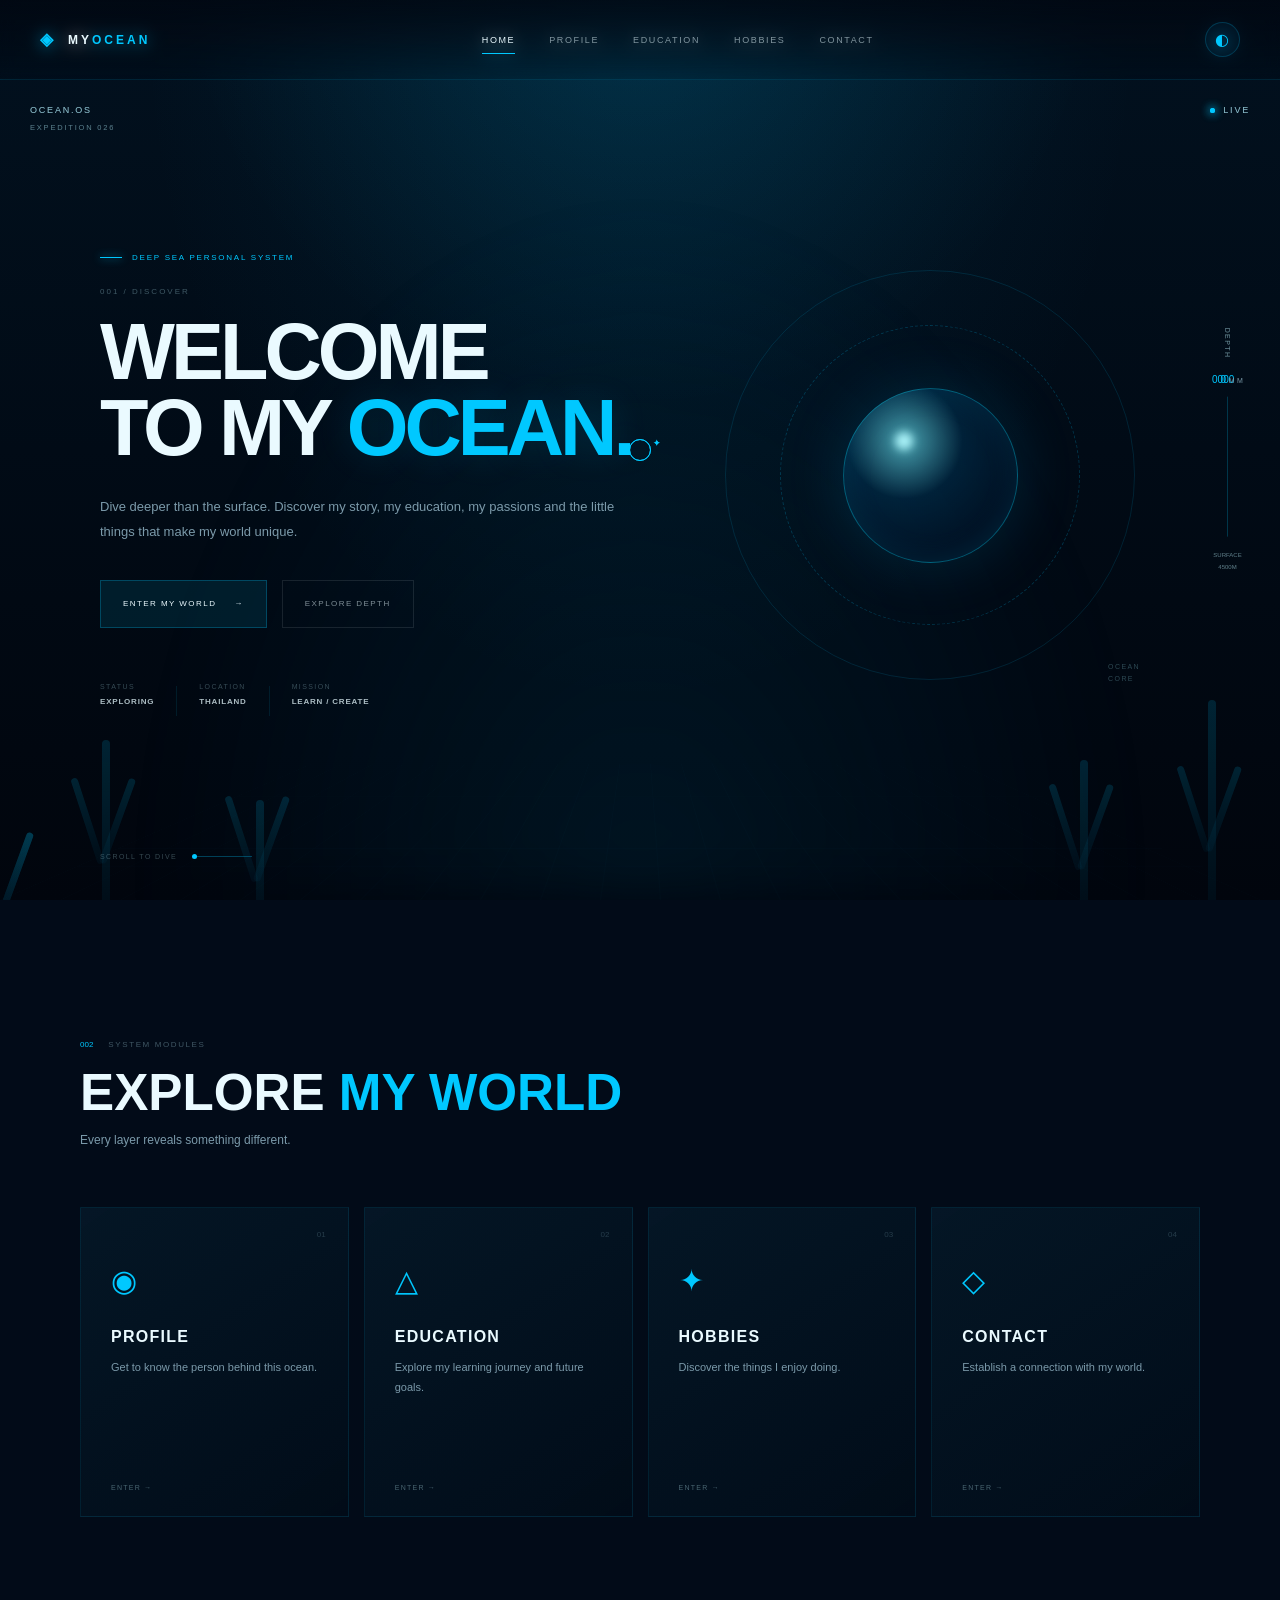
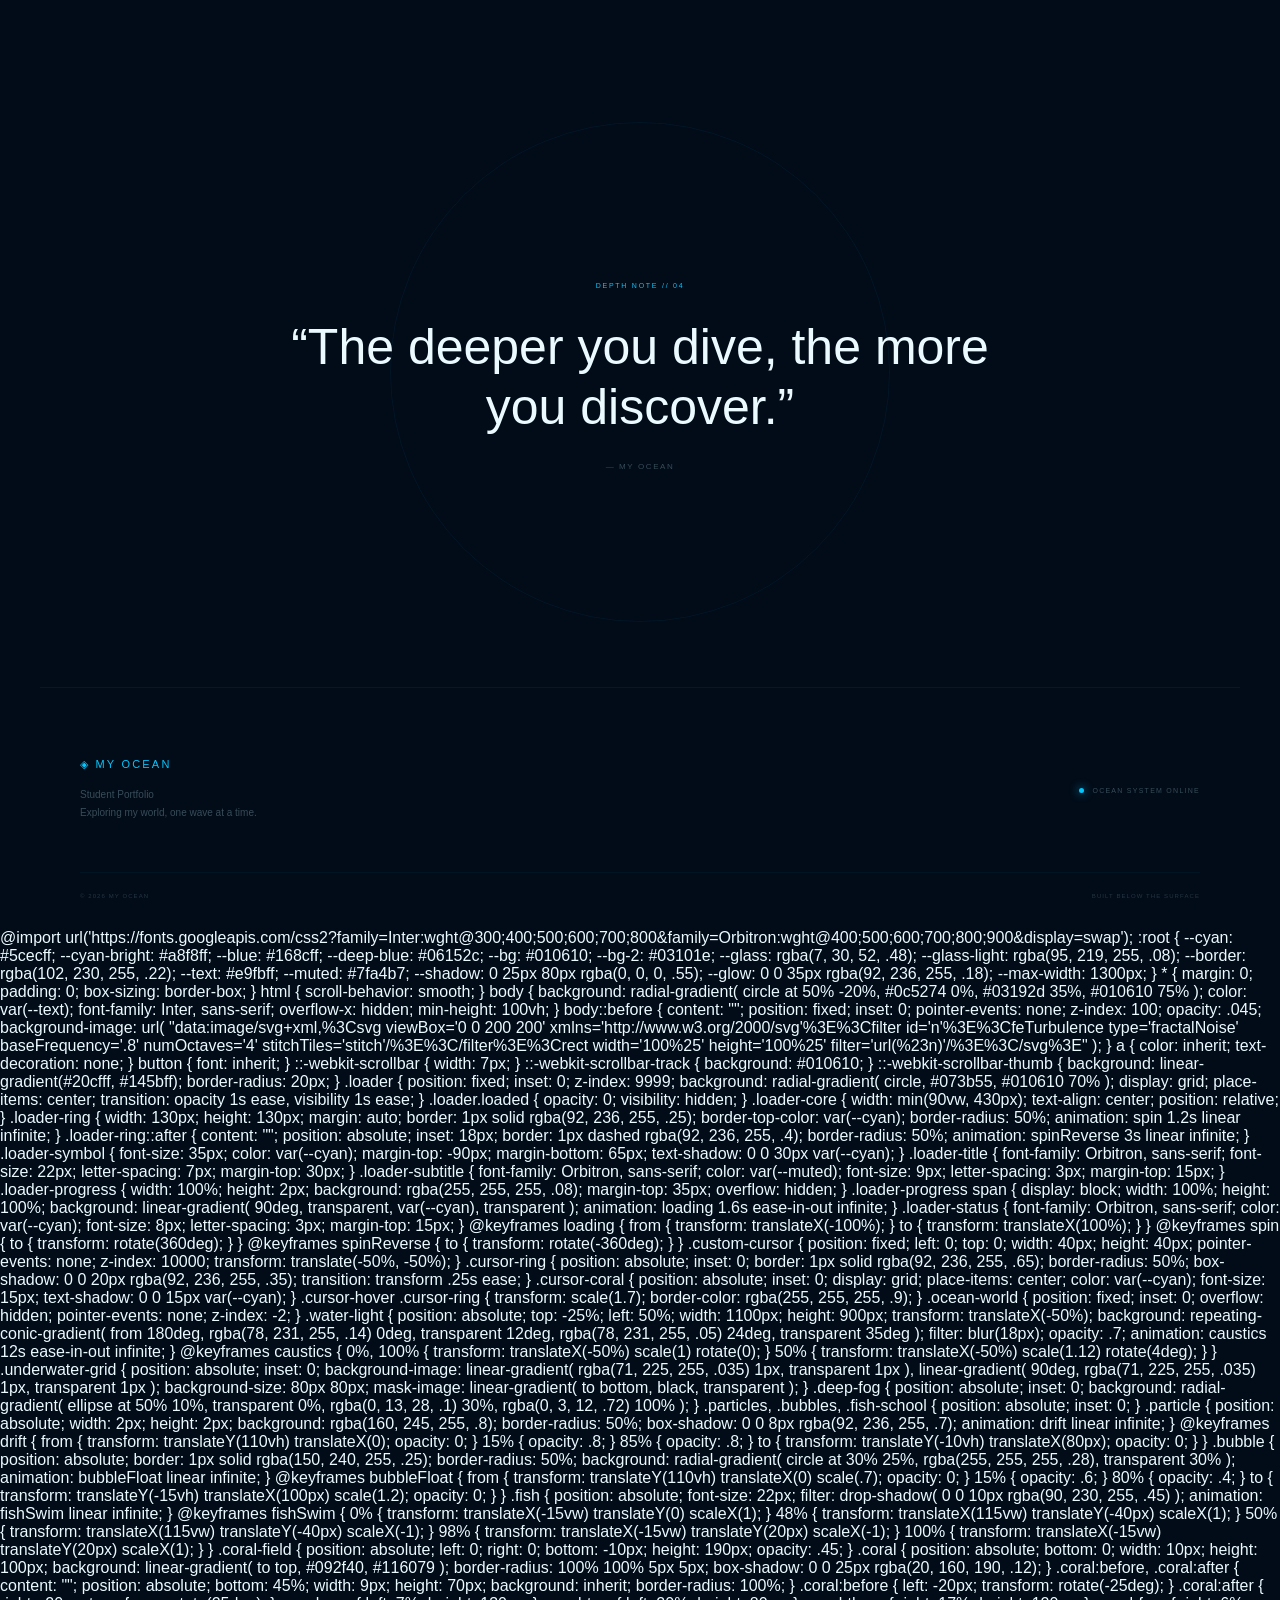
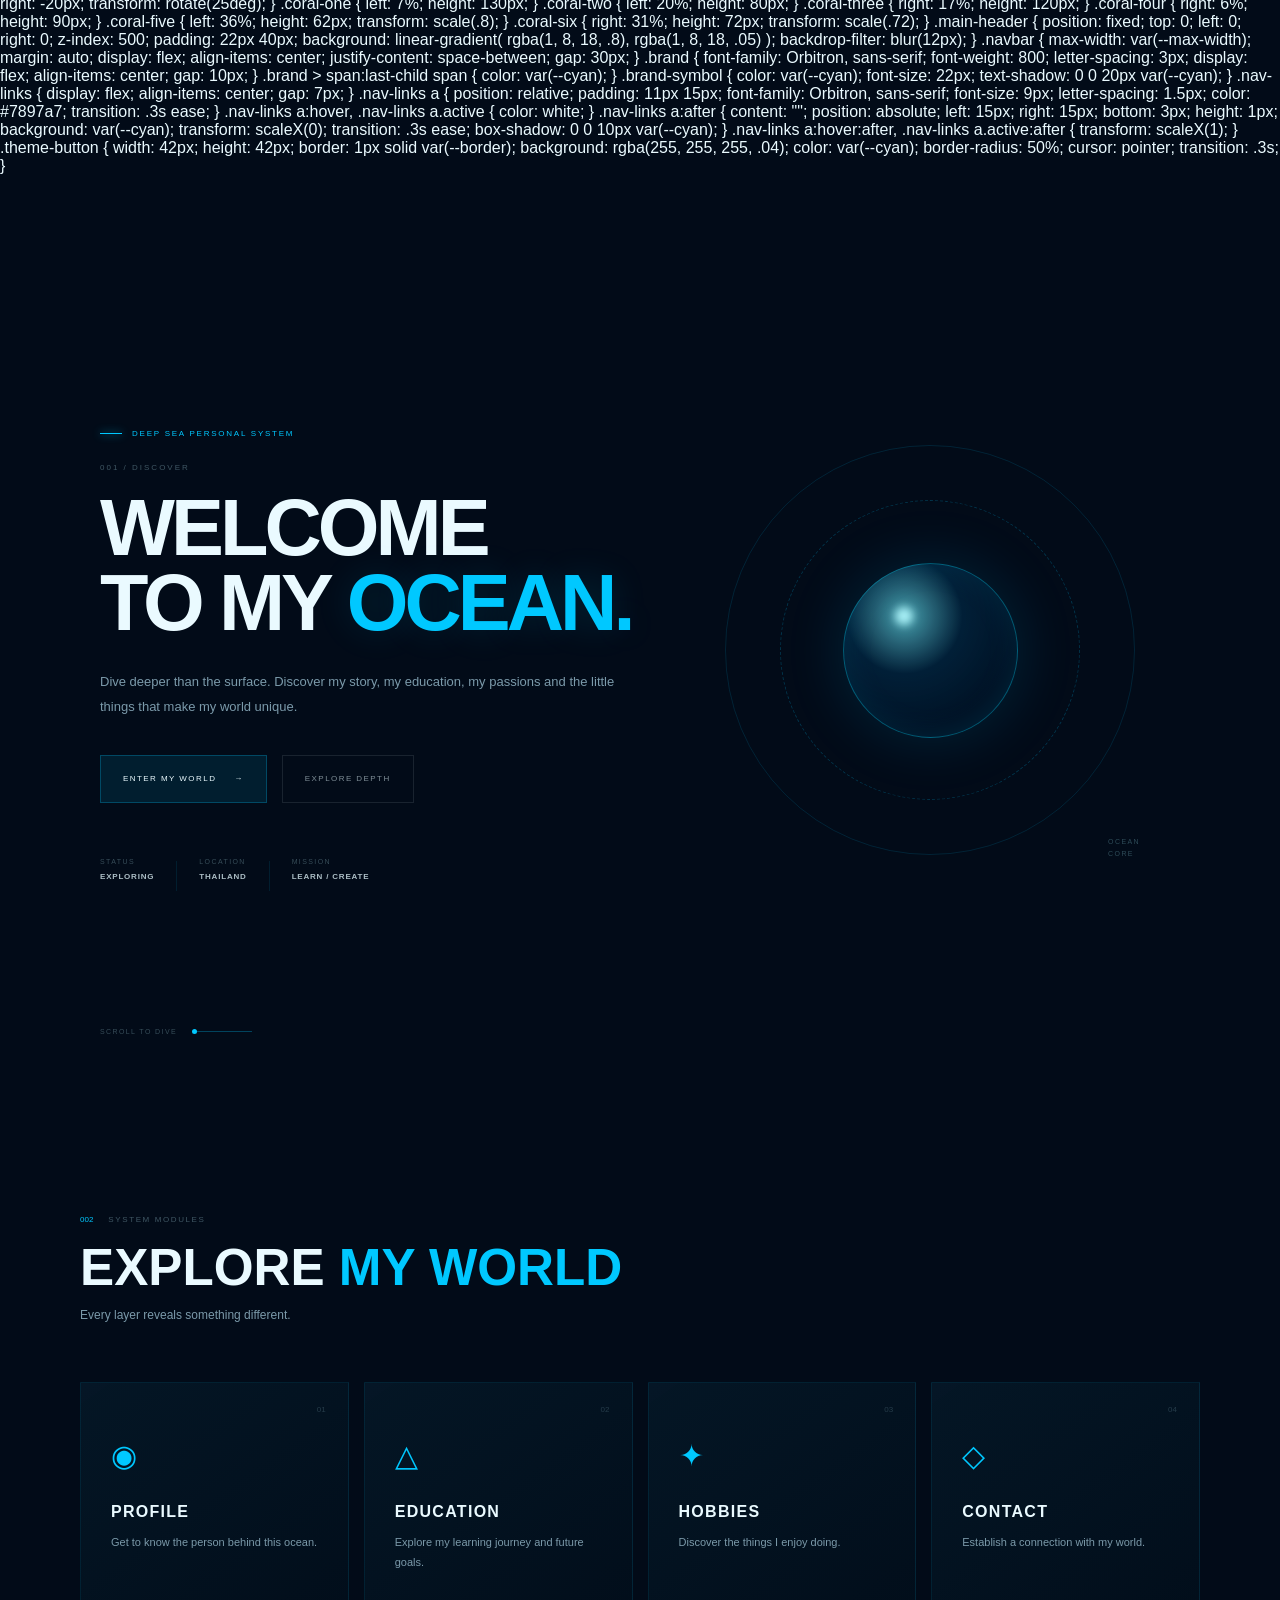
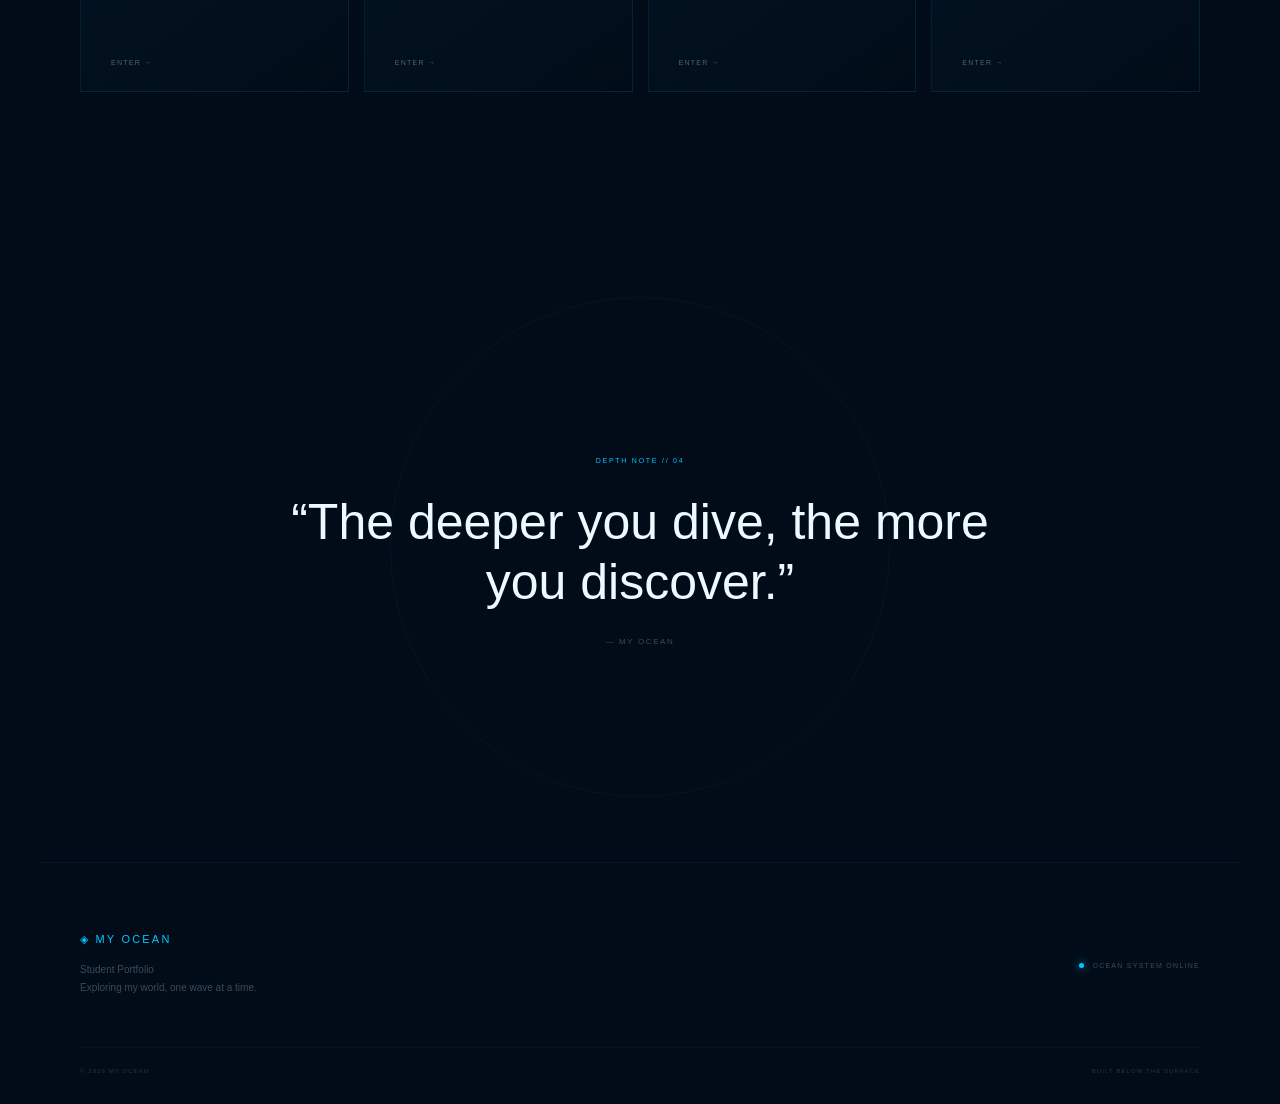
==== commit 87f1cadb: "Update index.html" ====
--- a/index.html
+++ b/index.html
@@ -4764,3 +4764,2496 @@
 
 </body>
 </html>
+
+@import url('https://fonts.googleapis.com/css2?family=Inter:wght@300;400;500;600;700;800&family=Orbitron:wght@400;500;600;700;800;900&display=swap');
+
+:root {
+  --cyan: #5cecff;
+  --cyan-bright: #a8f8ff;
+  --blue: #168cff;
+  --deep-blue: #06152c;
+  --bg: #010610;
+  --bg-2: #03101e;
+  --glass: rgba(7, 30, 52, .48);
+  --glass-light: rgba(95, 219, 255, .08);
+  --border: rgba(102, 230, 255, .22);
+  --text: #e9fbff;
+  --muted: #7fa4b7;
+  --shadow: 0 25px 80px rgba(0, 0, 0, .55);
+  --glow: 0 0 35px rgba(92, 236, 255, .18);
+  --max-width: 1300px;
+}
+
+* {
+  margin: 0;
+  padding: 0;
+  box-sizing: border-box;
+}
+
+html {
+  scroll-behavior: smooth;
+}
+
+body {
+  background:
+    radial-gradient(
+      circle at 50% -20%,
+      #0c5274 0%,
+      #03192d 35%,
+      #010610 75%
+    );
+  color: var(--text);
+  font-family: Inter, sans-serif;
+  overflow-x: hidden;
+  min-height: 100vh;
+}
+
+body::before {
+  content: "";
+  position: fixed;
+  inset: 0;
+  pointer-events: none;
+  z-index: 100;
+  opacity: .045;
+  background-image: url(
+    "data:image/svg+xml,%3Csvg viewBox='0 0 200 200' xmlns='http://www.w3.org/2000/svg'%3E%3Cfilter id='n'%3E%3CfeTurbulence type='fractalNoise' baseFrequency='.8' numOctaves='4' stitchTiles='stitch'/%3E%3C/filter%3E%3Crect width='100%25' height='100%25' filter='url(%23n)'/%3E%3C/svg%3E"
+  );
+}
+
+a {
+  color: inherit;
+  text-decoration: none;
+}
+
+button {
+  font: inherit;
+}
+
+::-webkit-scrollbar {
+  width: 7px;
+}
+
+::-webkit-scrollbar-track {
+  background: #010610;
+}
+
+::-webkit-scrollbar-thumb {
+  background: linear-gradient(#20cfff, #145bff);
+  border-radius: 20px;
+}
+
+.loader {
+  position: fixed;
+  inset: 0;
+  z-index: 9999;
+  background:
+    radial-gradient(
+      circle,
+      #073b55,
+      #010610 70%
+    );
+  display: grid;
+  place-items: center;
+  transition:
+    opacity 1s ease,
+    visibility 1s ease;
+}
+
+.loader.loaded {
+  opacity: 0;
+  visibility: hidden;
+}
+
+.loader-core {
+  width: min(90vw, 430px);
+  text-align: center;
+  position: relative;
+}
+
+.loader-ring {
+  width: 130px;
+  height: 130px;
+  margin: auto;
+  border: 1px solid rgba(92, 236, 255, .25);
+  border-top-color: var(--cyan);
+  border-radius: 50%;
+  animation: spin 1.2s linear infinite;
+}
+
+.loader-ring::after {
+  content: "";
+  position: absolute;
+  inset: 18px;
+  border: 1px dashed rgba(92, 236, 255, .4);
+  border-radius: 50%;
+  animation: spinReverse 3s linear infinite;
+}
+
+.loader-symbol {
+  font-size: 35px;
+  color: var(--cyan);
+  margin-top: -90px;
+  margin-bottom: 65px;
+  text-shadow: 0 0 30px var(--cyan);
+}
+
+.loader-title {
+  font-family: Orbitron, sans-serif;
+  font-size: 22px;
+  letter-spacing: 7px;
+  margin-top: 30px;
+}
+
+.loader-subtitle {
+  font-family: Orbitron, sans-serif;
+  color: var(--muted);
+  font-size: 9px;
+  letter-spacing: 3px;
+  margin-top: 15px;
+}
+
+.loader-progress {
+  width: 100%;
+  height: 2px;
+  background: rgba(255, 255, 255, .08);
+  margin-top: 35px;
+  overflow: hidden;
+}
+
+.loader-progress span {
+  display: block;
+  width: 100%;
+  height: 100%;
+  background:
+    linear-gradient(
+      90deg,
+      transparent,
+      var(--cyan),
+      transparent
+    );
+  animation: loading 1.6s ease-in-out infinite;
+}
+
+.loader-status {
+  font-family: Orbitron, sans-serif;
+  color: var(--cyan);
+  font-size: 8px;
+  letter-spacing: 3px;
+  margin-top: 15px;
+}
+
+@keyframes loading {
+  from {
+    transform: translateX(-100%);
+  }
+
+  to {
+    transform: translateX(100%);
+  }
+}
+
+@keyframes spin {
+  to {
+    transform: rotate(360deg);
+  }
+}
+
+@keyframes spinReverse {
+  to {
+    transform: rotate(-360deg);
+  }
+}
+
+.custom-cursor {
+  position: fixed;
+  left: 0;
+  top: 0;
+  width: 40px;
+  height: 40px;
+  pointer-events: none;
+  z-index: 10000;
+  transform: translate(-50%, -50%);
+}
+
+.cursor-ring {
+  position: absolute;
+  inset: 0;
+  border: 1px solid rgba(92, 236, 255, .65);
+  border-radius: 50%;
+  box-shadow: 0 0 20px rgba(92, 236, 255, .35);
+  transition: transform .25s ease;
+}
+
+.cursor-coral {
+  position: absolute;
+  inset: 0;
+  display: grid;
+  place-items: center;
+  color: var(--cyan);
+  font-size: 15px;
+  text-shadow: 0 0 15px var(--cyan);
+}
+
+.cursor-hover .cursor-ring {
+  transform: scale(1.7);
+  border-color: rgba(255, 255, 255, .9);
+}
+
+.ocean-world {
+  position: fixed;
+  inset: 0;
+  overflow: hidden;
+  pointer-events: none;
+  z-index: -2;
+}
+
+.water-light {
+  position: absolute;
+  top: -25%;
+  left: 50%;
+  width: 1100px;
+  height: 900px;
+  transform: translateX(-50%);
+  background:
+    repeating-conic-gradient(
+      from 180deg,
+      rgba(78, 231, 255, .14) 0deg,
+      transparent 12deg,
+      rgba(78, 231, 255, .05) 24deg,
+      transparent 35deg
+    );
+  filter: blur(18px);
+  opacity: .7;
+  animation: caustics 12s ease-in-out infinite;
+}
+
+@keyframes caustics {
+  0%,
+  100% {
+    transform:
+      translateX(-50%)
+      scale(1)
+      rotate(0);
+  }
+
+  50% {
+    transform:
+      translateX(-50%)
+      scale(1.12)
+      rotate(4deg);
+  }
+}
+
+.underwater-grid {
+  position: absolute;
+  inset: 0;
+  background-image:
+    linear-gradient(
+      rgba(71, 225, 255, .035) 1px,
+      transparent 1px
+    ),
+    linear-gradient(
+      90deg,
+      rgba(71, 225, 255, .035) 1px,
+      transparent 1px
+    );
+  background-size: 80px 80px;
+  mask-image:
+    linear-gradient(
+      to bottom,
+      black,
+      transparent
+    );
+}
+
+.deep-fog {
+  position: absolute;
+  inset: 0;
+  background:
+    radial-gradient(
+      ellipse at 50% 10%,
+      transparent 0%,
+      rgba(0, 13, 28, .1) 30%,
+      rgba(0, 3, 12, .72) 100%
+    );
+}
+
+.particles,
+.bubbles,
+.fish-school {
+  position: absolute;
+  inset: 0;
+}
+
+.particle {
+  position: absolute;
+  width: 2px;
+  height: 2px;
+  background: rgba(160, 245, 255, .8);
+  border-radius: 50%;
+  box-shadow: 0 0 8px rgba(92, 236, 255, .7);
+  animation: drift linear infinite;
+}
+
+@keyframes drift {
+  from {
+    transform:
+      translateY(110vh)
+      translateX(0);
+    opacity: 0;
+  }
+
+  15% {
+    opacity: .8;
+  }
+
+  85% {
+    opacity: .8;
+  }
+
+  to {
+    transform:
+      translateY(-10vh)
+      translateX(80px);
+    opacity: 0;
+  }
+}
+
+.bubble {
+  position: absolute;
+  border: 1px solid rgba(150, 240, 255, .25);
+  border-radius: 50%;
+  background:
+    radial-gradient(
+      circle at 30% 25%,
+      rgba(255, 255, 255, .28),
+      transparent 30%
+    );
+  animation: bubbleFloat linear infinite;
+}
+
+@keyframes bubbleFloat {
+  from {
+    transform:
+      translateY(110vh)
+      translateX(0)
+      scale(.7);
+    opacity: 0;
+  }
+
+  15% {
+    opacity: .6;
+  }
+
+  80% {
+    opacity: .4;
+  }
+
+  to {
+    transform:
+      translateY(-15vh)
+      translateX(100px)
+      scale(1.2);
+    opacity: 0;
+  }
+}
+
+.fish {
+  position: absolute;
+  font-size: 22px;
+  filter:
+    drop-shadow(
+      0 0 10px
+      rgba(90, 230, 255, .45)
+    );
+  animation: fishSwim linear infinite;
+}
+
+@keyframes fishSwim {
+  0% {
+    transform:
+      translateX(-15vw)
+      translateY(0)
+      scaleX(1);
+  }
+
+  48% {
+    transform:
+      translateX(115vw)
+      translateY(-40px)
+      scaleX(1);
+  }
+
+  50% {
+    transform:
+      translateX(115vw)
+      translateY(-40px)
+      scaleX(-1);
+  }
+
+  98% {
+    transform:
+      translateX(-15vw)
+      translateY(20px)
+      scaleX(-1);
+  }
+
+  100% {
+    transform:
+      translateX(-15vw)
+      translateY(20px)
+      scaleX(1);
+  }
+}
+
+.coral-field {
+  position: absolute;
+  left: 0;
+  right: 0;
+  bottom: -10px;
+  height: 190px;
+  opacity: .45;
+}
+
+.coral {
+  position: absolute;
+  bottom: 0;
+  width: 10px;
+  height: 100px;
+  background:
+    linear-gradient(
+      to top,
+      #092f40,
+      #116079
+    );
+  border-radius: 100% 100% 5px 5px;
+  box-shadow:
+    0 0 25px
+    rgba(20, 160, 190, .12);
+}
+
+.coral:before,
+.coral:after {
+  content: "";
+  position: absolute;
+  bottom: 45%;
+  width: 9px;
+  height: 70px;
+  background: inherit;
+  border-radius: 100%;
+}
+
+.coral:before {
+  left: -20px;
+  transform: rotate(-25deg);
+}
+
+.coral:after {
+  right: -20px;
+  transform: rotate(25deg);
+}
+
+.coral-one {
+  left: 7%;
+  height: 130px;
+}
+
+.coral-two {
+  left: 20%;
+  height: 80px;
+}
+
+.coral-three {
+  right: 17%;
+  height: 120px;
+}
+
+.coral-four {
+  right: 6%;
+  height: 90px;
+}
+
+.coral-five {
+  left: 36%;
+  height: 62px;
+  transform: scale(.8);
+}
+
+.coral-six {
+  right: 31%;
+  height: 72px;
+  transform: scale(.72);
+}
+
+.main-header {
+  position: fixed;
+  top: 0;
+  left: 0;
+  right: 0;
+  z-index: 500;
+  padding: 22px 40px;
+  background:
+    linear-gradient(
+      rgba(1, 8, 18, .8),
+      rgba(1, 8, 18, .05)
+    );
+  backdrop-filter: blur(12px);
+}
+
+.navbar {
+  max-width: var(--max-width);
+  margin: auto;
+  display: flex;
+  align-items: center;
+  justify-content: space-between;
+  gap: 30px;
+}
+
+.brand {
+  font-family: Orbitron, sans-serif;
+  font-weight: 800;
+  letter-spacing: 3px;
+  display: flex;
+  align-items: center;
+  gap: 10px;
+}
+
+.brand > span:last-child span {
+  color: var(--cyan);
+}
+
+.brand-symbol {
+  color: var(--cyan);
+  font-size: 22px;
+  text-shadow: 0 0 20px var(--cyan);
+}
+
+.nav-links {
+  display: flex;
+  align-items: center;
+  gap: 7px;
+}
+
+.nav-links a {
+  position: relative;
+  padding: 11px 15px;
+  font-family: Orbitron, sans-serif;
+  font-size: 9px;
+  letter-spacing: 1.5px;
+  color: #7897a7;
+  transition: .3s ease;
+}
+
+.nav-links a:hover,
+.nav-links a.active {
+  color: white;
+}
+
+.nav-links a:after {
+  content: "";
+  position: absolute;
+  left: 15px;
+  right: 15px;
+  bottom: 3px;
+  height: 1px;
+  background: var(--cyan);
+  transform: scaleX(0);
+  transition: .3s ease;
+  box-shadow: 0 0 10px var(--cyan);
+}
+
+.nav-links a:hover:after,
+.nav-links a.active:after {
+  transform: scaleX(1);
+}
+
+.theme-button {
+  width: 42px;
+  height: 42px;
+  border: 1px solid var(--border);
+  background: rgba(255, 255, 255, .04);
+  color: var(--cyan);
+  border-radius: 50%;
+  cursor: pointer;
+  transition: .3s;
+}
+
+<body>
+
+  <div class="page" id="page-home">
+
+    <div class="loader">
+      <div class="loader-core">
+
+        <div class="loader-ring">
+        </div>
+
+        <div class="loader-symbol">◈</div>
+
+        <div class="loader-title">
+          MY OCEAN
+        </div>
+
+        <div class="loader-subtitle">
+          INITIALIZING ABYSSAL INTERFACE
+        </div>
+
+        <div class="loader-progress">
+          <span>
+          </span>
+        </div>
+
+        <div class="loader-status">
+          SYSTEM ONLINE
+        </div>
+
+      </div>
+    </div>
+
+
+    <div class="custom-cursor">
+      <div class="cursor-ring">
+      </div>
+
+      <div class="cursor-coral">
+        ✦
+      </div>
+    </div>
+
+
+    <div class="ocean-world">
+
+      <div class="water-light">
+      </div>
+
+      <div class="underwater-grid">
+      </div>
+
+      <div class="deep-fog">
+      </div>
+
+      <div class="particles">
+      </div>
+
+      <div class="bubbles">
+      </div>
+
+      <div class="fish-school">
+      </div>
+
+      <div class="coral-field">
+
+        <div class="coral coral-one">
+        </div>
+
+        <div class="coral coral-two">
+        </div>
+
+        <div class="coral coral-three">
+        </div>
+
+        <div class="coral coral-four">
+        </div>
+
+        <div class="coral coral-five">
+        </div>
+
+        <div class="coral coral-six">
+        </div>
+
+      </div>
+
+    </div>
+
+
+    <div class="hud hud-top-left">
+      <span>
+        OCEAN.OS
+      </span>
+
+      <small>
+        EXPEDITION 026
+      </small>
+    </div>
+
+
+    <div class="hud hud-top-right">
+      <span class="live-dot">
+      </span>
+
+      LIVE
+    </div>
+
+
+    <header class="main-header">
+
+      <nav class="navbar">
+
+        <a href="#home" class="brand">
+
+          <span class="brand-symbol">
+            ◈
+          </span>
+
+          <span>
+            MY<span>OCEAN</span>
+          </span>
+
+        </a>
+
+
+        <div class="nav-links">
+
+          <a href="#home" class="active">
+            HOME
+          </a>
+
+          <a href="#profile" class="">
+            PROFILE
+          </a>
+
+          <a href="#education" class="">
+            EDUCATION
+          </a>
+
+          <a href="#hobbies" class="">
+            HOBBIES
+          </a>
+
+          <a href="#contact" class="">
+            CONTACT
+          </a>
+
+        </div>
+
+
+        <button
+          class="theme-button"
+          id="themeButton"
+        >
+          ◐
+        </button>
+
+      </nav>
+
+    </header>
+
+
+    <aside class="depth-panel">
+
+      <div class="depth-label">
+        DEPTH
+      </div>
+
+      <div class="depth-number">
+
+        <span id="depthNumber">
+          0
+        </span>
+
+        <small>
+          M
+        </small>
+
+      </div>
+
+      <div class="depth-line">
+
+        <span id="depthFill">
+        </span>
+
+      </div>
+
+      <div class="depth-range">
+        SURFACE
+        <span>
+          4500M
+        </span>
+      </div>
+
+    </aside>
+
+
+    <main>
+
+      <section class="hero">
+
+        <div class="hero-content">
+
+          <div class="system-tag">
+
+            <span>
+            </span>
+
+            DEEP SEA PERSONAL SYSTEM
+
+          </div>
+
+
+          <p class="hero-index">
+            001 / DISCOVER
+          </p>
+
+
+          <h1>
+            WELCOME
+            <br>
+            TO MY
+            <span>
+              OCEAN.
+            </span>
+          </h1>
+
+
+          <p class="hero-description">
+            Dive deeper than the surface.
+            Discover my story, my education,
+            my passions and the little things
+            that make my world unique.
+          </p>
+
+
+          <div class="hero-buttons">
+
+            <a
+              href="#profile"
+              class="btn btn-primary"
+            >
+              ENTER MY WORLD
+              <span>
+                →
+              </span>
+            </a>
+
+
+            <a
+              href="#explore"
+              class="btn btn-ghost"
+            >
+              EXPLORE DEPTH
+            </a>
+
+          </div>
+
+
+          <div class="hero-data">
+
+            <div>
+
+              <small>
+                STATUS
+              </small>
+
+              <strong>
+                EXPLORING
+              </strong>
+
+            </div>
+
+
+            <div>
+
+              <small>
+                LOCATION
+              </small>
+
+              <strong>
+                THAILAND
+              </strong>
+
+            </div>
+
+
+            <div>
+
+              <small>
+                MISSION
+              </small>
+
+              <strong>
+                LEARN / CREATE
+              </strong>
+
+            </div>
+
+          </div>
+
+        </div>
+
+
+        <div class="hero-orb">
+
+          <div class="orb-ring orb-ring-one">
+          </div>
+
+          <div class="orb-ring orb-ring-two">
+          </div>
+
+          <div class="orb-core">
+
+            <div class="orb-light">
+            </div>
+
+          </div>
+
+          <div class="orb-label">
+            OCEAN
+            <br>
+            CORE
+          </div>
+
+        </div>
+
+
+        <div class="scroll-indicator">
+
+          <span>
+            SCROLL TO DIVE
+          </span>
+
+          <div class="scroll-line">
+          </div>
+
+        </div>
+
+      </section>
+
+
+      <section
+        class="section explore-section"
+        id="explore"
+      >
+
+        <div class="section-heading reveal">
+
+          <div>
+
+            <span class="section-number">
+              002
+            </span>
+
+            <span class="section-kicker">
+              SYSTEM MODULES
+            </span>
+
+          </div>
+
+
+          <h2>
+            EXPLORE
+            <span>
+              MY WORLD
+            </span>
+          </h2>
+
+
+          <p>
+            Every layer reveals something different.
+          </p>
+
+        </div>
+
+
+        <div class="module-grid">
+
+
+          <a
+            href="#profile"
+            class="module-card tilt-card reveal"
+          >
+
+            <div class="module-number">
+              01
+            </div>
+
+            <div class="module-icon">
+              ◉
+            </div>
+
+            <h3>
+              PROFILE
+            </h3>
+
+            <p>
+              Get to know the person behind this ocean.
+            </p>
+
+            <span class="module-arrow">
+              ENTER →
+            </span>
+
+          </a>
+
+
+          <a
+            href="#education"
+            class="module-card tilt-card reveal"
+          >
+
+            <div class="module-number">
+              02
+            </div>
+
+            <div class="module-icon">
+              △
+            </div>
+
+            <h3>
+              EDUCATION
+            </h3>
+
+            <p>
+              Explore my learning journey and future goals.
+            </p>
+
+            <span class="module-arrow">
+              ENTER →
+            </span>
+
+          </a>
+
+
+          <a
+            href="#hobbies"
+            class="module-card tilt-card reveal"
+          >
+
+            <div class="module-number">
+              03
+            </div>
+
+            <div class="module-icon">
+              ✦
+            </div>
+
+            <h3>
+              HOBBIES
+            </h3>
+
+            <p>
+              Discover the things I enjoy doing.
+            </p>
+
+            <span class="module-arrow">
+              ENTER →
+            </span>
+
+          </a>
+
+
+          <a
+            href="#contact"
+            class="module-card tilt-card reveal"
+          >
+
+            <div class="module-number">
+              04
+            </div>
+
+            <div class="module-icon">
+              ◇
+            </div>
+
+            <h3>
+              CONTACT
+            </h3>
+
+            <p>
+              Establish a connection with my world.
+            </p>
+
+            <span class="module-arrow">
+              ENTER →
+            </span>
+
+          </a>
+
+
+        </div>
+
+      </section>
+
+
+      <section class="quote-section">
+
+        <div class="quote-orbit">
+        </div>
+
+
+        <div class="quote-content reveal">
+
+          <span>
+            DEPTH NOTE // 04
+          </span>
+
+          <h2>
+            “The deeper you dive,
+            the more you discover.”
+          </h2>
+
+          <p>
+            — MY OCEAN
+          </p>
+
+        </div>
+
+      </section>
+
+    </main>
+
+
+    <footer class="footer">
+
+      <div class="footer-main">
+
+        <div>
+
+          <div class="footer-brand">
+            ◈ MY OCEAN
+          </div>
+
+          <p>
+            Student Portfolio
+            <br>
+            Exploring my world, one wave at a time.
+          </p>
+
+        </div>
+
+
+        <div class="footer-status">
+
+          <span class="live-dot">
+          </span>
+
+          OCEAN SYSTEM ONLINE
+
+        </div>
+
+      </div>
+
+
+      <div class="footer-bottom">
+
+        <span>
+          © 2026 MY OCEAN
+        </span>
+
+        <span>
+          BUILT BELOW THE SURFACE
+        </span>
+
+      </div>
+
+    </footer>
+
+  </div>
+
+
+
+  <div class="page" id="page-profile">
+
+    <div class="loader">
+
+      <div class="loader-core">
+
+        <div class="loader-ring">
+        </div>
+
+        <div class="loader-symbol">
+          ◈
+        </div>
+
+        <div class="loader-title">
+          PROFILE
+        </div>
+
+        <div class="loader-subtitle">
+          LOADING PERSONAL DATA
+        </div>
+
+        <div class="loader-progress">
+          <span>
+          </span>
+        </div>
+
+        <div class="loader-status">
+          ACCESS GRANTED
+        </div>
+
+      </div>
+
+    </div>
+
+
+    <div class="custom-cursor">
+
+      <div class="cursor-ring">
+      </div>
+
+      <div class="cursor-coral">
+        ✦
+      </div>
+
+    </div>
+
+
+    <div class="ocean-world">
+
+      <div class="water-light">
+      </div>
+
+      <div class="underwater-grid">
+      </div>
+
+      <div class="deep-fog">
+      </div>
+
+      <div class="particles">
+      </div>
+
+      <div class="bubbles">
+      </div>
+
+      <div class="fish-school">
+      </div>
+
+      <div class="coral-field">
+
+        <div class="coral coral-one">
+        </div>
+
+        <div class="coral coral-two">
+        </div>
+
+        <div class="coral coral-three">
+        </div>
+
+        <div class="coral coral-five">
+        </div>
+
+        <div class="coral coral-six">
+        </div>
+
+      </div>
+
+    </div>
+
+
+    <header class="main-header">
+
+      <nav class="navbar">
+
+        <a
+          href="#home"
+          class="brand"
+        >
+
+          <span class="brand-symbol">
+            ◈
+          </span>
+
+          <span>
+            MY<span>OCEAN</span>
+          </span>
+
+        </a>
+
+
+        <div class="nav-links">
+
+          <a href="#home" class="">
+            HOME
+          </a>
+
+          <a href="#profile" class="active">
+            PROFILE
+          </a>
+
+          <a href="#education" class="">
+            EDUCATION
+          </a>
+
+          <a href="#hobbies" class="">
+            HOBBIES
+          </a>
+
+          <a href="#contact" class="">
+            CONTACT
+          </a>
+
+        </div>
+
+
+        <button
+          class="theme-button"
+          id="themeButton"
+        >
+          ◐
+        </button>
+
+      </nav>
+
+    </header>
+
+
+    <aside class="depth-panel">
+
+      <div class="depth-label">
+        DEPTH
+      </div>
+
+      <div class="depth-number">
+
+        <span id="depthNumber">
+          0
+        </span>
+
+        <small>
+          M
+        </small>
+
+      </div>
+
+      <div class="depth-line">
+
+        <span id="depthFill">
+        </span>
+
+      </div>
+
+      <div class="depth-range">
+
+        SURFACE
+
+        <span>
+          4500M
+        </span>
+
+      </div>
+
+    </aside>
+
+
+    <main>
+
+      <section class="page-hero">
+
+        <div class="system-tag">
+
+          <span>
+          </span>
+
+          PERSONAL DATABASE
+
+        </div>
+
+
+        <p class="hero-index">
+          001 / ABOUT ME
+        </p>
+
+
+        <h1>
+          GET TO
+          <span>
+            KNOW ME.
+          </span>
+        </h1>
+
+
+        <p>
+          Every person is an ocean.
+          This is a small map of mine.
+        </p>
+
+      </section>
+
+
+      <section class="profile-section section">
+
+        <div class="profile-image-card reveal">
+
+          <div class="scan-line">
+          </div>
+
+
+          <div class="image-frame">
+
+            <img
+              src="images/GamRed.jpeg"
+              alt="Profile image"
+            >
+
+            <div class="image-overlay">
+              IDENTITY VERIFIED
+            </div>
+
+          </div>
+
+
+          <div class="profile-caption">
+
+            <span>
+              SUBJECT / 001
+            </span>
+
+            <strong>
+              M.3 STUDENT
+            </strong>
+
+          </div>
+
+        </div>
+
+
+        <div class="profile-info reveal">
+
+          <span class="section-kicker">
+            HELLO THERE
+          </span>
+
+
+          <h2>
+            สวัสดี ฉันชื่อ
+            <span>
+              สุพิชญา บุตรต๊ะ
+            </span>
+          </h2>
+
+
+          <div class="real-name">
+            Supitchaya Butta
+          </div>
+
+
+          <p class="lead">
+            ฉันเป็นนักเรียนชั้นมัธยมศึกษาปีที่ 3
+            ที่ชอบเรียนรู้สิ่งใหม่ ๆ
+            และกำลังค้นหาสิ่งที่ตัวเองสนใจ
+          </p>
+
+
+          <div class="info-grid">
+
+            <div class="info-box">
+
+              <small>
+                NICKNAME
+              </small>
+
+              <strong>
+                แก้มหอม
+              </strong>
+
+            </div>
+
+
+            <div class="info-box">
+
+              <small>
+                AGE
+              </small>
+
+              <strong>
+                14 YEARS
+              </strong>
+
+            </div>
+
+
+            <div class="info-box">
+
+              <small>
+                BIRTHDAY
+              </small>
+
+              <strong>
+                18 NOV 2011
+              </strong>
+
+            </div>
+
+
+            <div class="info-box">
+
+              <small>
+                LOCATION
+              </small>
+
+              <strong>
+                CHIANG MAI
+              </strong>
+
+            </div>
+
+
+            <div class="info-box">
+
+              <small>
+                SCHOOL
+              </small>
+
+              <strong>
+                CHOMTHONG
+              </strong>
+
+            </div>
+
+
+            <div class="info-box">
+
+              <small>
+                LEVEL
+              </small>
+
+              <strong>
+                M.3 / 2
+              </strong>
+
+            </div>
+
+          </div>
+
+        </div>
+
+      </section>
+
+
+      <section class="section about-panel">
+
+        <div class="large-panel reveal">
+
+          <div class="panel-index">
+            02
+          </div>
+
+
+          <div>
+
+            <span class="section-kicker">
+              A LITTLE ABOUT ME
+            </span>
+
+
+            <h2>
+              MY INNER
+              <span>
+                OCEAN
+              </span>
+            </h2>
+
+
+            <p>
+              ฉันเป็นคนที่สนใจในเรื่องของ
+              งานศิลปะและทัศนศิลป์
+              และในเวลาว่างมักจะ
+              วาดภาพระบายสี
+            </p>
+
+
+            <p>
+              ฉันเชื่อว่าการเรียนรู้ไม่ได้เกิดขึ้น
+              เฉพาะในห้องเรียน
+              แต่เกิดขึ้นจากประสบการณ์
+              และสิ่งต่าง ๆ รอบตัวเรา
+            </p>
+
+          </div>
+
+        </div>
+
+      </section>
+
+    </main>
+
+
+    <footer class="footer">
+
+      <div class="footer-main">
+
+        <div>
+
+          <div class="footer-brand">
+            ◈ MY OCEAN
+          </div>
+
+          <p>
+            Student Portfolio
+            <br>
+            Exploring my world, one wave at a time.
+          </p>
+
+        </div>
+
+
+        <div class="footer-status">
+
+          <span class="live-dot">
+          </span>
+
+          SYSTEM ONLINE
+
+        </div>
+
+      </div>
+
+
+      <div class="footer-bottom">
+
+        <span>
+          © 2026 MY OCEAN
+        </span>
+
+        <span>
+          PROFILE DATABASE
+        </span>
+
+      </div>
+
+    </footer>
+
+  </div>
+
+
+
+  <div class="page" id="page-education">
+
+    <div class="loader">
+
+      <div class="loader-core">
+
+        <div class="loader-ring">
+        </div>
+
+        <div class="loader-symbol">
+          △
+        </div>
+
+        <div class="loader-title">
+          EDUCATION
+        </div>
+
+        <div class="loader-subtitle">
+          MAPPING LEARNING JOURNEY
+        </div>
+
+        <div class="loader-progress">
+          <span>
+          </span>
+        </div>
+
+        <div class="loader-status">
+          DATABASE READY
+        </div>
+
+      </div>
+
+    </div>
+
+
+    <div class="custom-cursor">
+
+      <div class="cursor-ring">
+      </div>
+
+      <div class="cursor-coral">
+        ✦
+      </div>
+
+    </div>
+
+
+    <div class="ocean-world">
+
+      <div class="water-light">
+      </div>
+
+      <div class="underwater-grid">
+      </div>
+
+      <div class="deep-fog">
+      </div>
+
+      <div class="particles">
+      </div>
+
+      <div class="bubbles">
+      </div>
+
+      <div class="fish-school">
+      </div>
+
+      <div class="coral-field">
+
+        <div class="coral coral-one">
+        </div>
+
+        <div class="coral coral-two">
+        </div>
+
+        <div class="coral coral-three">
+        </div>
+
+        <div class="coral coral-five">
+        </div>
+
+        <div class="coral coral-six">
+        </div>
+
+      </div>
+
+    </div>
+
+
+    <header class="main-header">
+
+      <nav class="navbar">
+
+        <a
+          href="#home"
+          class="brand"
+        >
+
+          <span class="brand-symbol">
+            ◈
+          </span>
+
+          <span>
+            MY<span>OCEAN</span>
+          </span>
+
+        </a>
+
+
+        <div class="nav-links">
+
+          <a href="#home" class="">
+            HOME
+          </a>
+
+          <a href="#profile" class="">
+            PROFILE
+          </a>
+
+          <a href="#education" class="active">
+            EDUCATION
+          </a>
+
+          <a href="#hobbies" class="">
+            HOBBIES
+          </a>
+
+          <a href="#contact" class="">
+            CONTACT
+          </a>
+
+        </div>
+
+
+        <button
+          class="theme-button"
+          id="themeButton"
+        >
+          ◐
+        </button>
+
+      </nav>
+
+    </header>
+
+
+    <aside class="depth-panel">
+
+      <div class="depth-label">
+        DEPTH
+      </div>
+
+      <div class="depth-number">
+
+        <span id="depthNumber">
+          0
+        </span>
+
+        <small>
+          M
+        </small>
+
+      </div>
+
+
+      <div class="depth-line">
+
+        <span id="depthFill">
+        </span>
+
+      </div>
+
+
+      <div class="depth-range">
+
+        SURFACE
+
+        <span>
+          4500M
+        </span>
+
+      </div>
+
+    </aside>
+
+
+    <main>
+
+      <section class="page-hero">
+
+        <div class="system-tag">
+
+          <span>
+          </span>
+
+          KNOWLEDGE ARCHIVE
+
+        </div>
+
+
+        <p class="hero-index">
+          002 / LEARNING JOURNEY
+        </p>
+
+
+        <h1>
+          MY
+          <span>
+            EDUCATION.
+          </span>
+        </h1>
+
+
+        <p>
+          Every lesson is another layer beneath the surface.
+        </p>
+
+      </section>
+.theme-button:hover {
+  transform: rotate(180deg) scale(1.1);
+  box-shadow:
+    0 0 25px
+    rgba(92, 236, 255, .25);
+}
+
+      <section class="section education-section">
+
+        <div class="timeline">
+
+          <div class="timeline-line">
+          </div>
+
+
+          <div class="timeline-item reveal">
+
+            <div class="timeline-dot">
+            </div>
+
+            <div class="timeline-year">
+              2561–2567
+            </div>
+
+            <div class="timeline-card">
+
+              <span>
+                ELEMENTARY SCHOOL
+              </span>
+
+              <h3>
+                ป.1 - ป.6
+              </h3>
+
+              <p>
+                ศึกษาและจบการศึกษาในระดับชั้นประถมศึกษา
+                ณ โรงเรียนศรีจอมทอง
+              </p>
+
+            </div>
+
+          </div>
+
+
+          <div class="timeline-item reveal">
+
+            <div class="timeline-dot">
+            </div>
+
+            <div class="timeline-year">
+              2567–2568
+            </div>
+
+            <div class="timeline-card">
+
+              <span>
+                SECONDARY SCHOOL
+              </span>
+
+              <h3>
+                ม.1 - ม.2
+              </h3>
+
+              <p>
+                ศึกษาอยู่ในระดับชั้นมัธยมศึกษาตอนต้น
+                ณ โรงเรียนจอมทอง
+              </p>
+
+            </div>
+
+          </div>
+
+
+          <div class="timeline-item active reveal">
+
+            <div class="timeline-dot">
+            </div>
+
+            <div class="timeline-year">
+              2569 // CURRENT
+            </div>
+
+            <div class="timeline-card">
+
+              <span>
+                CURRENT LEVEL
+              </span>
+
+              <h3>
+                ม.3
+              </h3>
+
+              <p>
+                ศึกษาและกำลังจะจบการศึกษา
+                ในระดับชั้นมัธยมศึกษาตอนต้น
+              </p>
+
+              <div class="current-badge">
+                CURRENT
+              </div>
+
+            </div>
+
+          </div>
+
+        </div>
+
+      </section>
+
+
+      <section class="section future-section">
+
+        <div class="future-panel reveal">
+
+          <div class="panel-index">
+            03
+          </div>
+
+          <div>
+
+            <span class="section-kicker">
+              NEXT DESTINATION
+            </span>
+
+            <h2>
+              THE JOURNEY
+              <span>
+                CONTINUES.
+              </span>
+            </h2>
+
+            <p>
+              การศึกษาเป็นเหมือนการดำน้ำลงไป
+              ในมหาสมุทรที่ไม่มีที่สิ้นสุด
+              ยิ่งเรียนรู้มากเท่าไร
+              ก็ยิ่งค้นพบสิ่งใหม่มากขึ้นเท่านั้น
+            </p>
+
+          </div>
+
+        </div>
+
+      </section>
+
+    </main>
+
+
+    <footer class="footer">
+
+      <div class="footer-main">
+
+        <div>
+
+          <div class="footer-brand">
+            ◈ MY OCEAN
+          </div>
+
+          <p>
+            Student Portfolio
+            <br>
+            Exploring my world, one wave at a time.
+          </p>
+
+        </div>
+
+        <div class="footer-status">
+
+          <span class="live-dot">
+          </span>
+
+          SYSTEM ONLINE
+
+        </div>
+
+      </div>
+
+
+      <div class="footer-bottom">
+
+        <span>
+          © 2026 MY OCEAN
+        </span>
+
+        <span>
+          EDUCATION DATABASE
+        </span>
+
+      </div>
+
+    </footer>
+
+  </div>
+
+
+
+  <div class="page" id="page-hobbies">
+
+    <div class="loader">
+
+      <div class="loader-core">
+
+        <div class="loader-ring">
+        </div>
+
+        <div class="loader-symbol">
+          ✦
+        </div>
+
+        <div class="loader-title">
+          HOBBIES
+        </div>
+
+        <div class="loader-subtitle">
+          SCANNING PERSONAL INTERESTS
+        </div>
+
+        <div class="loader-progress">
+          <span>
+          </span>
+        </div>
+
+        <div class="loader-status">
+          SIGNAL FOUND
+        </div>
+
+      </div>
+
+    </div>
+
+
+    <div class="custom-cursor">
+
+      <div class="cursor-ring">
+      </div>
+
+      <div class="cursor-coral">
+        ✦
+      </div>
+
+    </div>
+
+
+    <div class="ocean-world">
+
+      <div class="water-light">
+      </div>
+
+      <div class="underwater-grid">
+      </div>
+
+      <div class="deep-fog">
+      </div>
+
+      <div class="particles">
+      </div>
+
+      <div class="bubbles">
+      </div>
+
+      <div class="fish-school">
+      </div>
+
+      <div class="coral-field">
+
+        <div class="coral coral-one">
+        </div>
+
+        <div class="coral coral-two">
+        </div>
+
+        <div class="coral coral-three">
+        </div>
+
+        <div class="coral coral-five">
+        </div>
+
+        <div class="coral coral-six">
+        </div>
+
+      </div>
+
+    </div>
+
+
+    <header class="main-header">
+
+      <nav class="navbar">
+
+        <a
+          href="#home"
+          class="brand"
+        >
+
+          <span class="brand-symbol">
+            ◈
+          </span>
+
+          <span>
+            MY<span>OCEAN</span>
+          </span>
+
+        </a>
+
+
+        <div class="nav-links">
+
+          <a href="#home" class="">
+            HOME
+          </a>
+
+          <a href="#profile" class="">
+            PROFILE
+          </a>
+
+          <a href="#education" class="">
+            EDUCATION
+          </a>
+
+          <a href="#hobbies" class="active">
+            HOBBIES
+          </a>
+
+          <a href="#contact" class="">
+            CONTACT
+          </a>
+
+        </div>
+
+
+        <button
+          class="theme-button"
+          id="themeButton"
+        >
+          ◐
+        </button>
+
+      </nav>
+
+    </header>
+
+
+    <aside class="depth-panel">
+
+      <div class="depth-label">
+        DEPTH
+      </div>
+
+      <div class="depth-number">
+
+        <span id="depthNumber">
+          0
+        </span>
+
+        <small>
+          M
+        </small>
+
+      </div>
+
+      <div class="depth-line">
+
+        <span id="depthFill">
+        </span>
+
+      </div>
+
+      <div class="depth-range">
+
+        SURFACE
+
+        <span>
+          4500M
+        </span>
+
+      </div>
+
+    </aside>
+
+
+    <main>
+
+      <section class="page-hero">
+
+        <div class="system-tag">
+
+          <span>
+          </span>
+
+          PERSONAL INTEREST DATABASE
+
+        </div>
+
+
+        <p class="hero-index">
+          003 / HOBBIES
+        </p>
+
+
+        <h1>
+          THINGS I
+          <span>
+            LOVE.
+          </span>
+        </h1>
+
+
+        <p>
+          Small things that make my world brighter.
+        </p>
+
+      </section>
+
+
+      <section class="section hobbies-section">
+
+        <div class="hobbies-grid">
+
+
+          <div class="hobby-card tilt-card reveal">
+
+            <div class="hobby-number">
+              01
+            </div>
+
+            <div class="hobby-icon">
+              🎨
+            </div>
+
+            <span>
+              CREATIVE MODE
+            </span>
+
+            <h2>
+              DRAWING
+            </h2>
+
+            <p>
+              ชอบวาดรูปและสร้างสรรค์ผลงาน
+              ผ่านจินตนาการของตัวเอง
+            </p>
+
+            <div class="hobby-line">
+            </div>
+
+          </div>
+
+
+          <div class="hobby-card tilt-card reveal">
+
+            <div class="hobby-number">
+              02
+            </div>
+
+            <div class="hobby-icon">
+              🎧
+            </div>
+
+            <span>
+              AUDIO MODE
+            </span>
+
+            <h2>
+              MUSIC
+            </h2>
+
+            <p>
+              ฟังเพลงในช่วงเวลาว่าง
+              เพื่อพักผ่อนและสร้างแรงบันดาลใจ
+            </p>
+
+            <div class="hobby-line">
+            </div>
+
+          </div>
+
+
+          <div class="hobby-card tilt-card reveal">
+
+            <div class="hobby-number">
+              03
+            </div>
+
+            <div class="hobby-icon">
+              📱
+            </div>
+
+            <span>
+              DIGITAL MODE
+            </span>
+
+            <h2>
+              SOCIAL MEDIA
+            </h2>
+
+            <p>
+              ใช้โซเชียลมีเดียเพื่อดูคอนเทนต์
+              และติดตามสิ่งที่สนใจ
+            </p>
+
+            <div class="hobby-line">
+            </div>
+
+          </div>
+
+
+          <div class="hobby-card tilt-card reveal">
+
+            <div class="hobby-number">
+              04
+            </div>
+
+            <div class="hobby-icon">
+              🌊
+            </div>
+
+            <span>
+              EXPLORATION MODE
+            </span>
+
+            <h2>
+              EXPLORING
+            </h2>
+
+            <p>
+              สนใจการค้นหาสิ่งใหม่ ๆ
+              และเปิดประสบการณ์ใหม่ให้กับตัวเอง
+            </p>
+
+            <div class="hobby-line">
+            </div>
+
+          </div>
+
+
+        </div>
+
+      </section>
+
+
+      <section class="section hobby-note">
+
+        <div class="large-panel reveal">
+
+          <div class="panel-index">
+            04
+          </div>
+
+          <div>
+
+            <span class="section-kicker">
+              PERSONAL NOTE
+            </span>
+
+            <h2>
+              FINDING
+              <span>
+                MY FLOW.
+              </span>
+            </h2>
+
+            <p>
+              งานอดิเรกเล็ก ๆ เหล่านี้
+              ช่วยให้ฉันได้ผ่อนคลาย
+              และได้เป็นตัวของตัวเอง
+              ในแบบที่ชอบ
+            </p>
+
+          </div>
+
+        </div>
+
+      </section>
+
+    </main>
+
+
+    <footer class="footer">
+
+      <div class="footer-main">
+
+        <div>
+
+          <div class="footer-brand">
+            ◈ MY OCEAN
+          </div>
+
+          <p>
+            Student Portfolio
+            <br>
+            Exploring my world, one wave at a time.
+          </p>
+
+        </div>
+
+
+        <div class="footer-status">
+
+          <span class="live-dot">
+          </span>
+
+          SYSTEM ONLINE
+
+        </div>
+
+      </div>
+
+
+      <div class="footer-bottom">
+
+        <span>
+          © 2026 MY OCEAN
+        </span>
+
+        <span>
+          HOBBIES DATABASE
+        </span>
+
+      </div>
+
+    </footer>
+
+  </div>
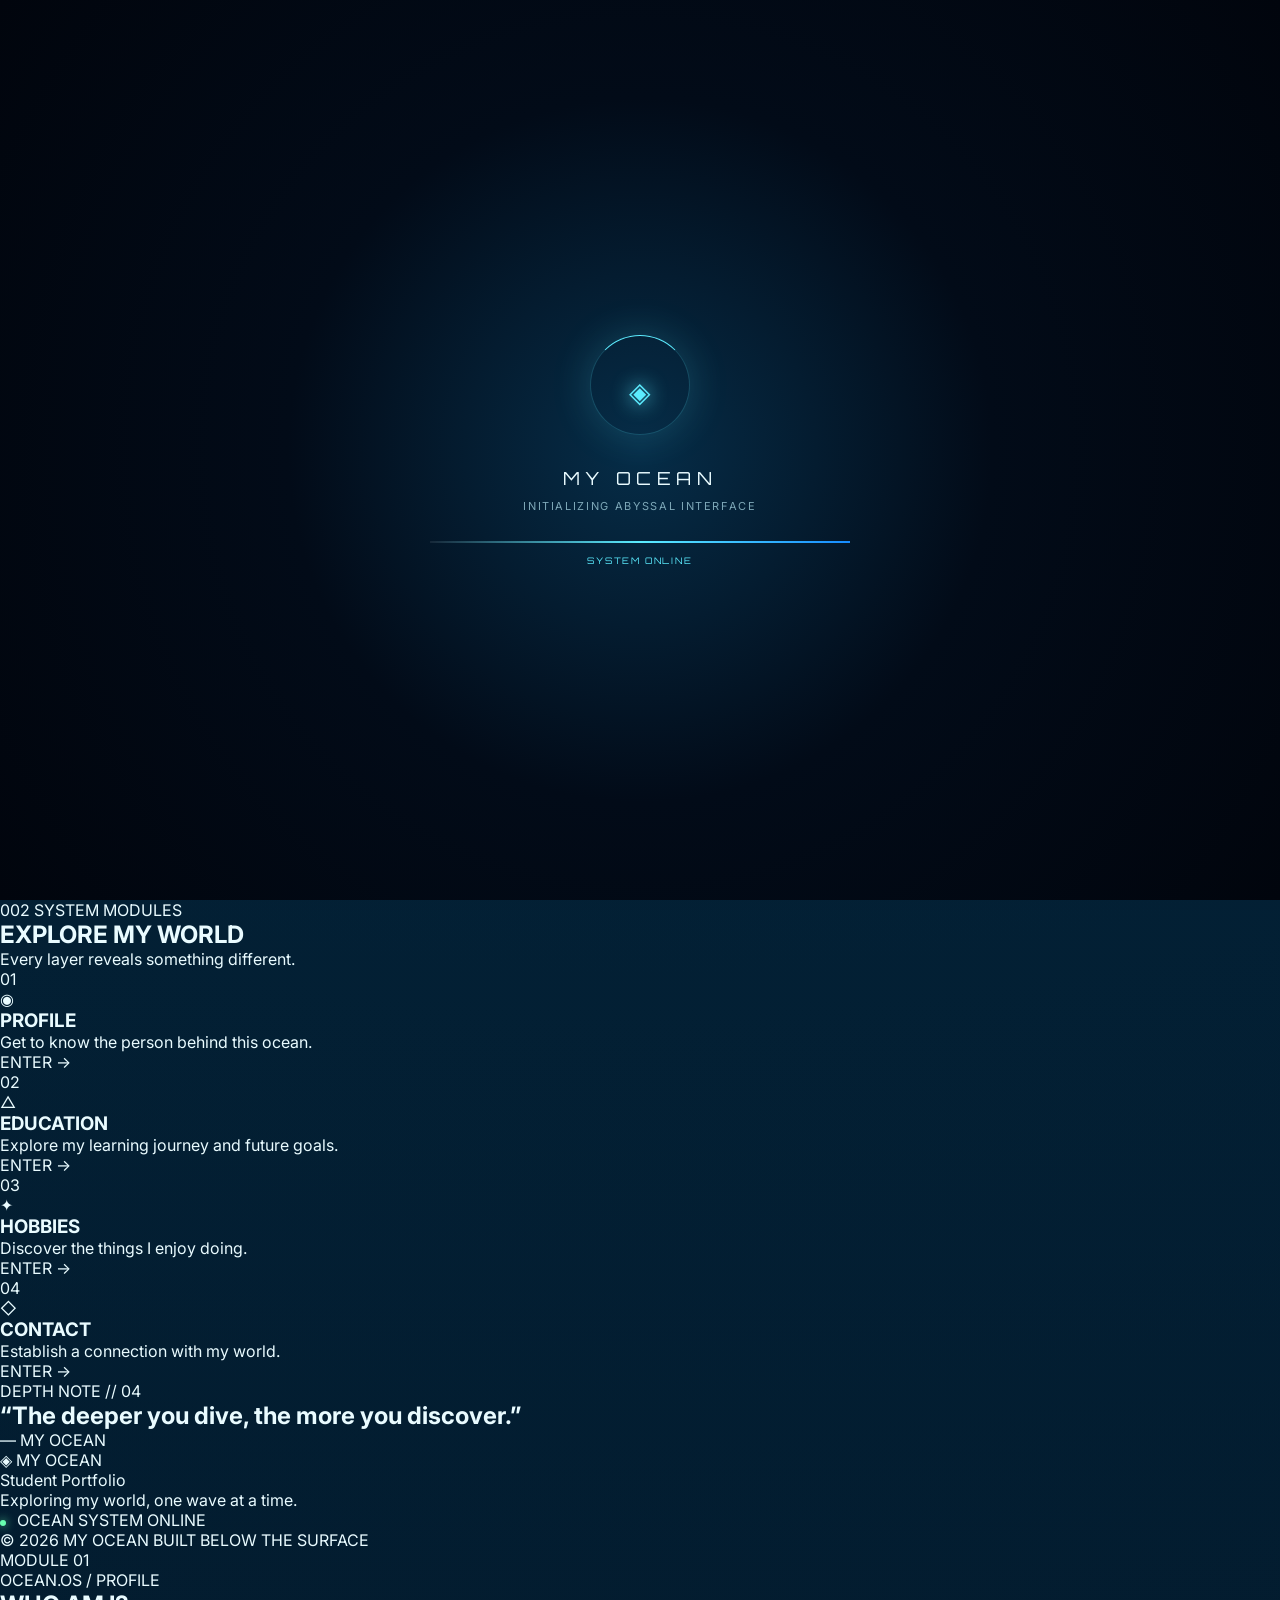
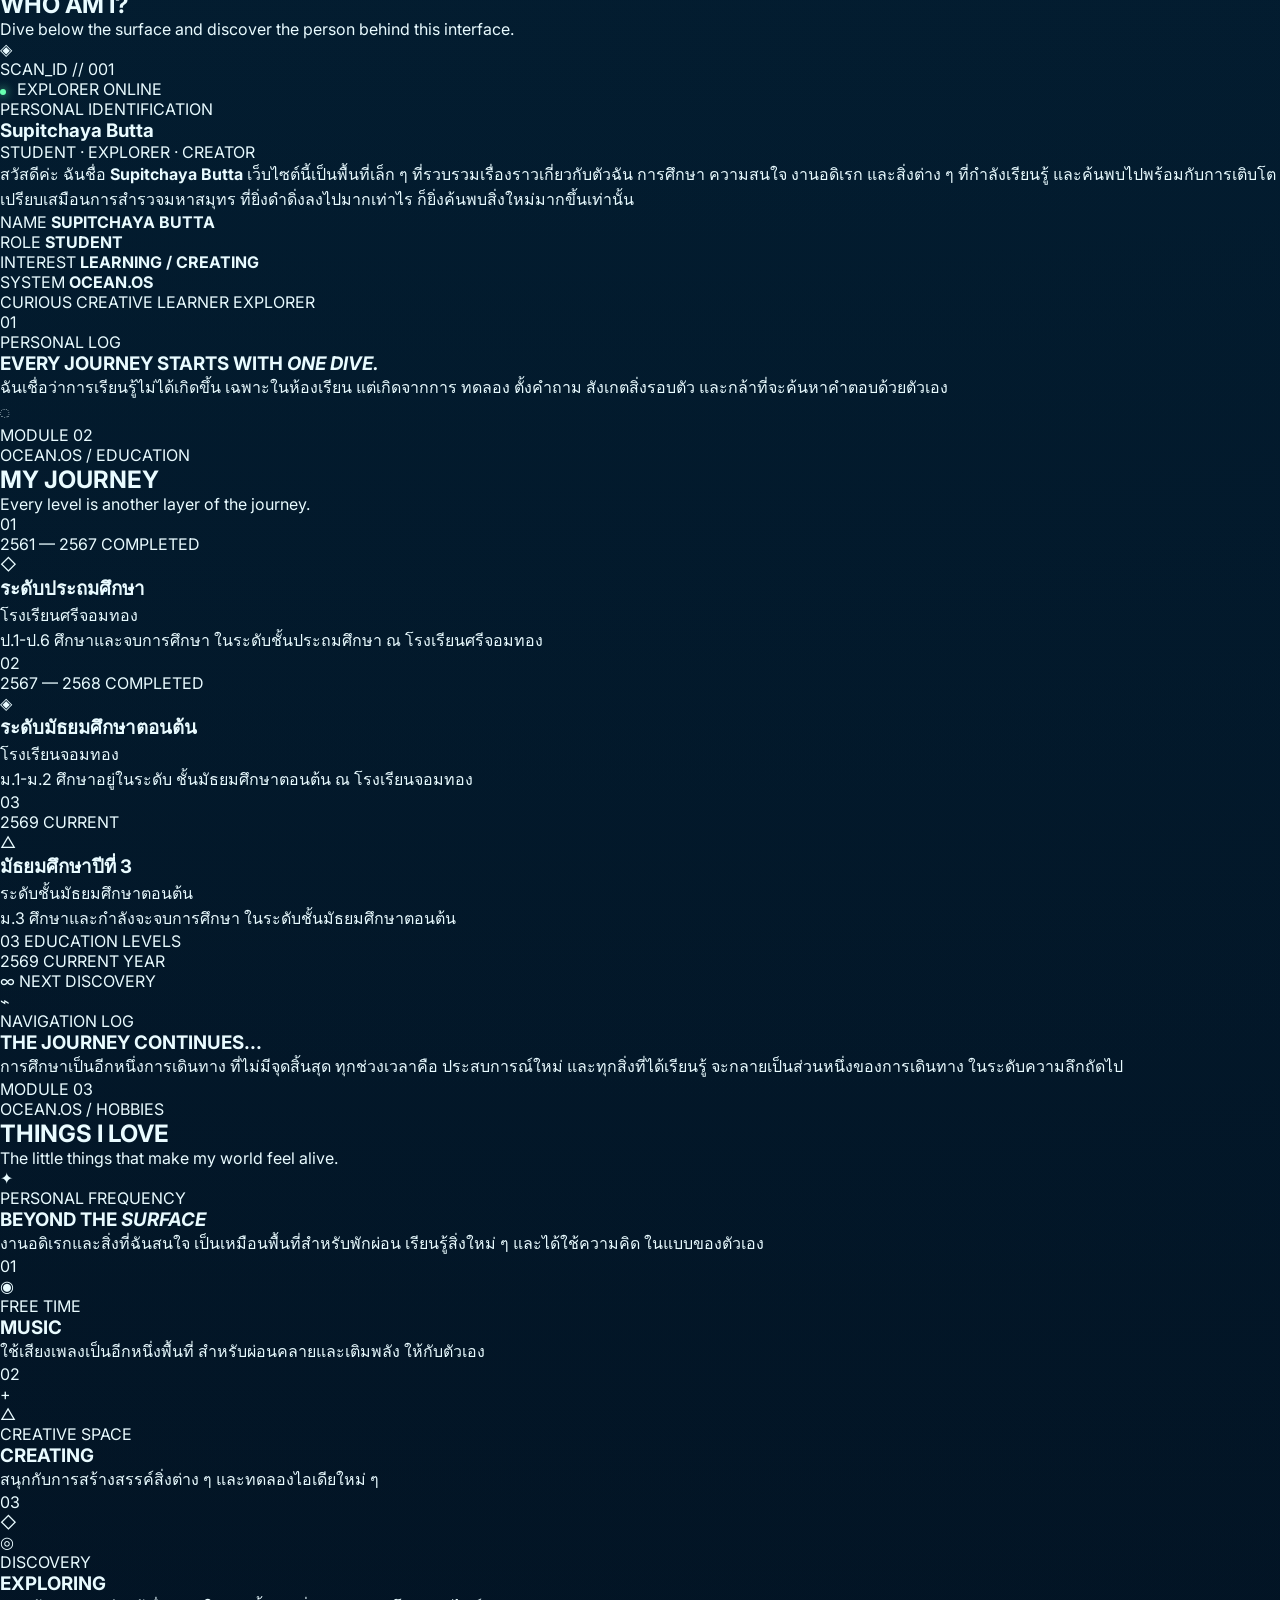
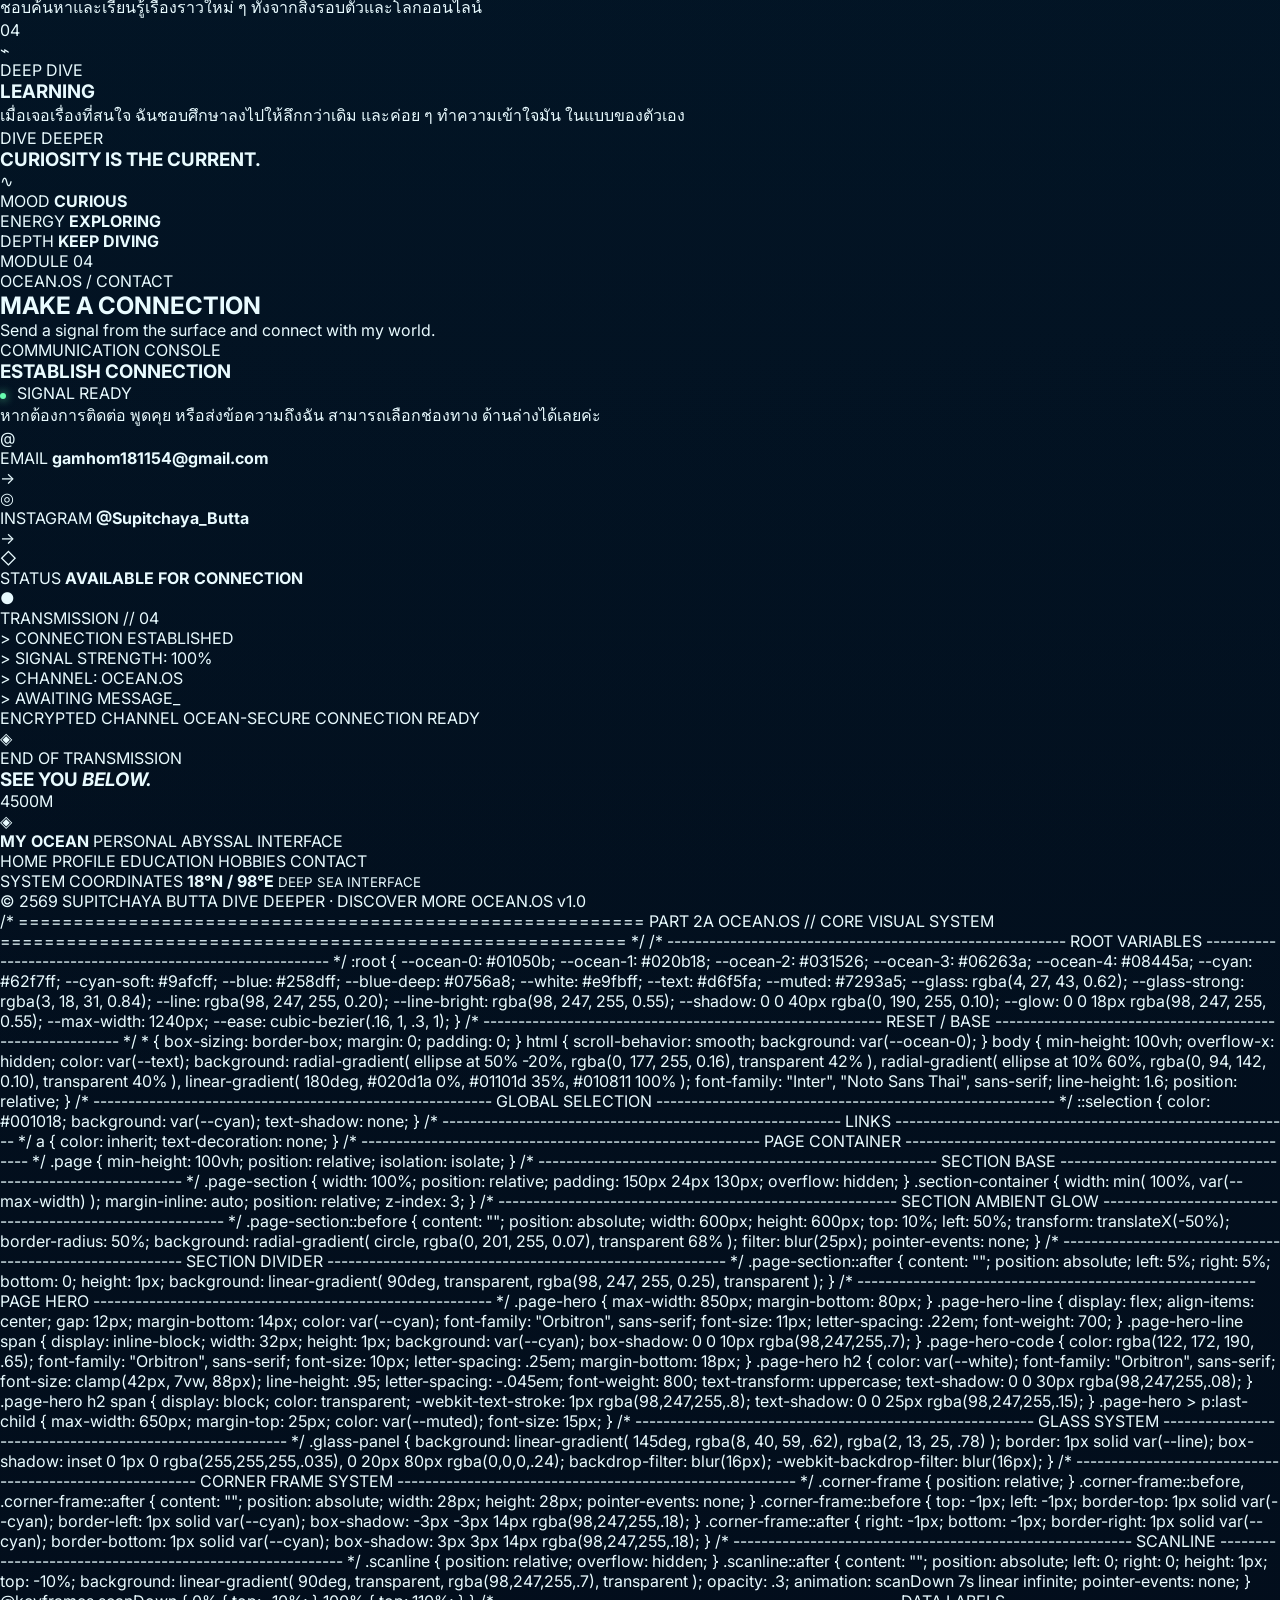
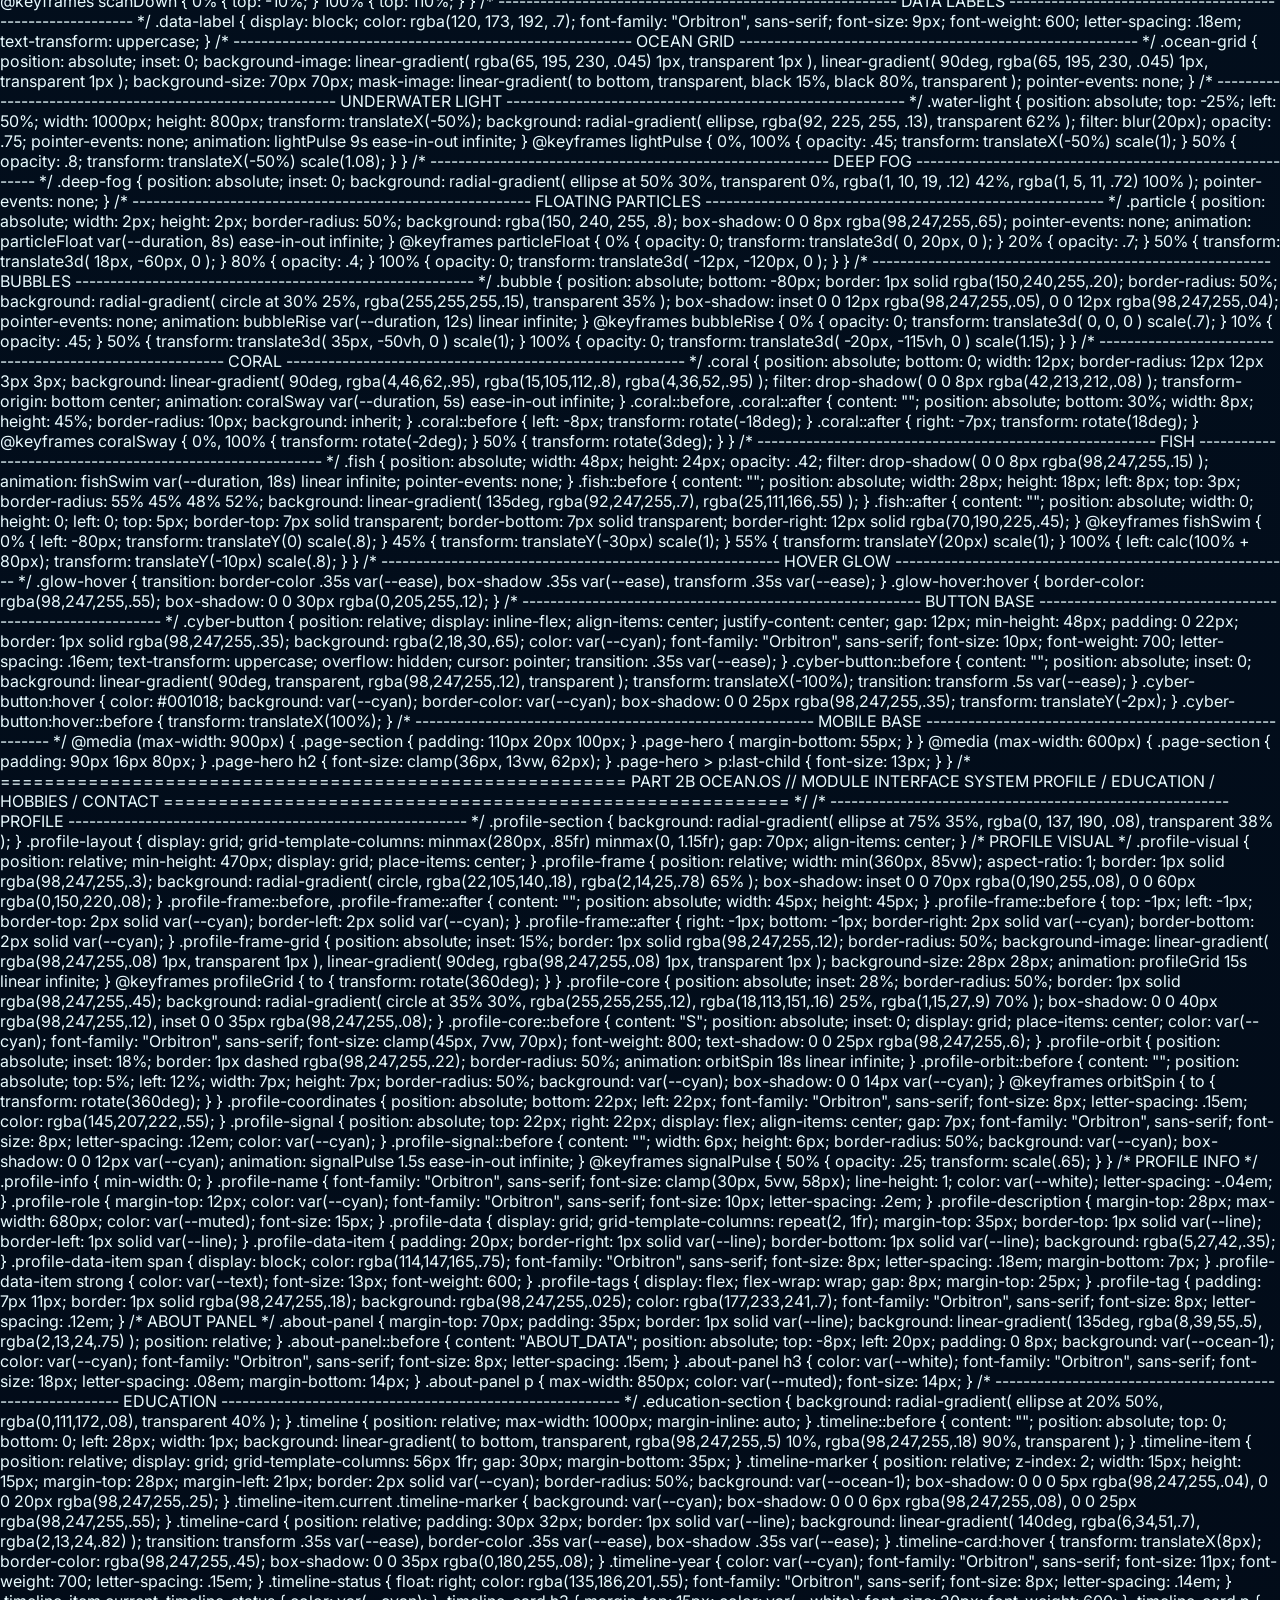
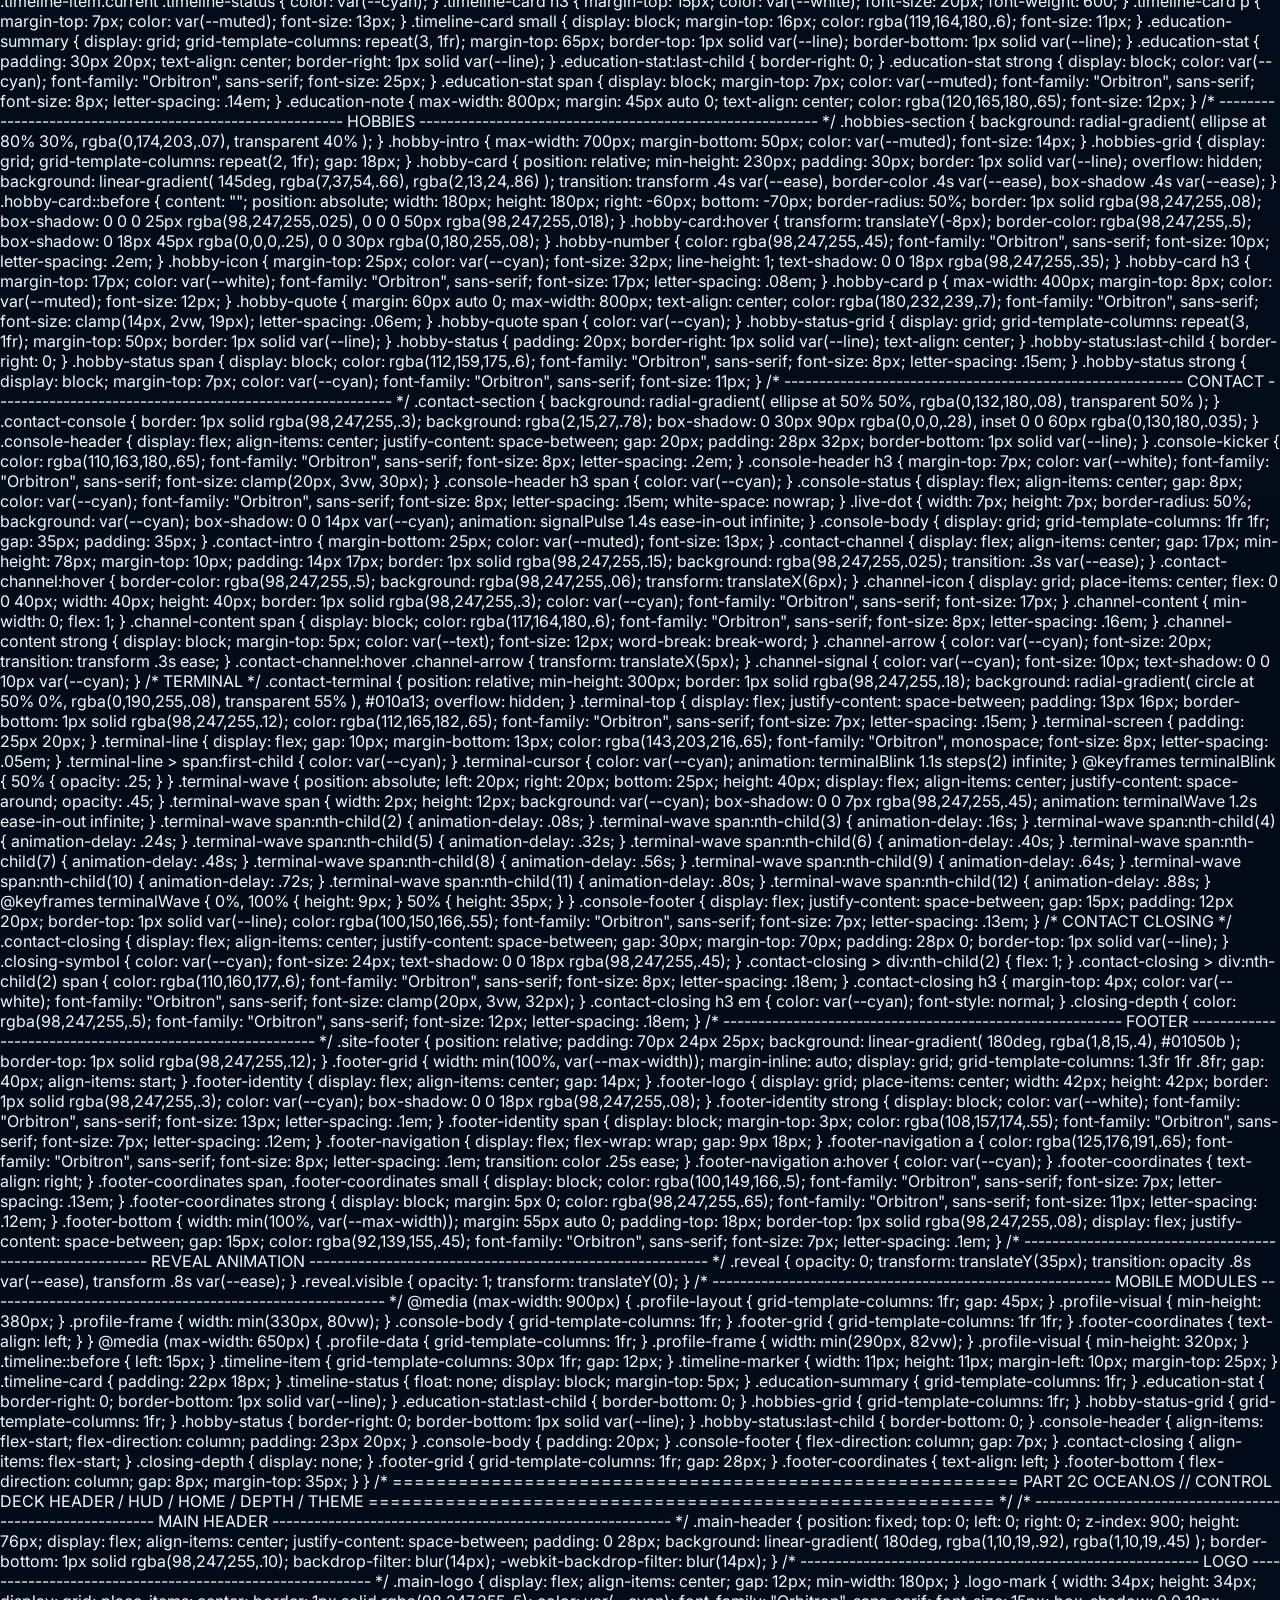
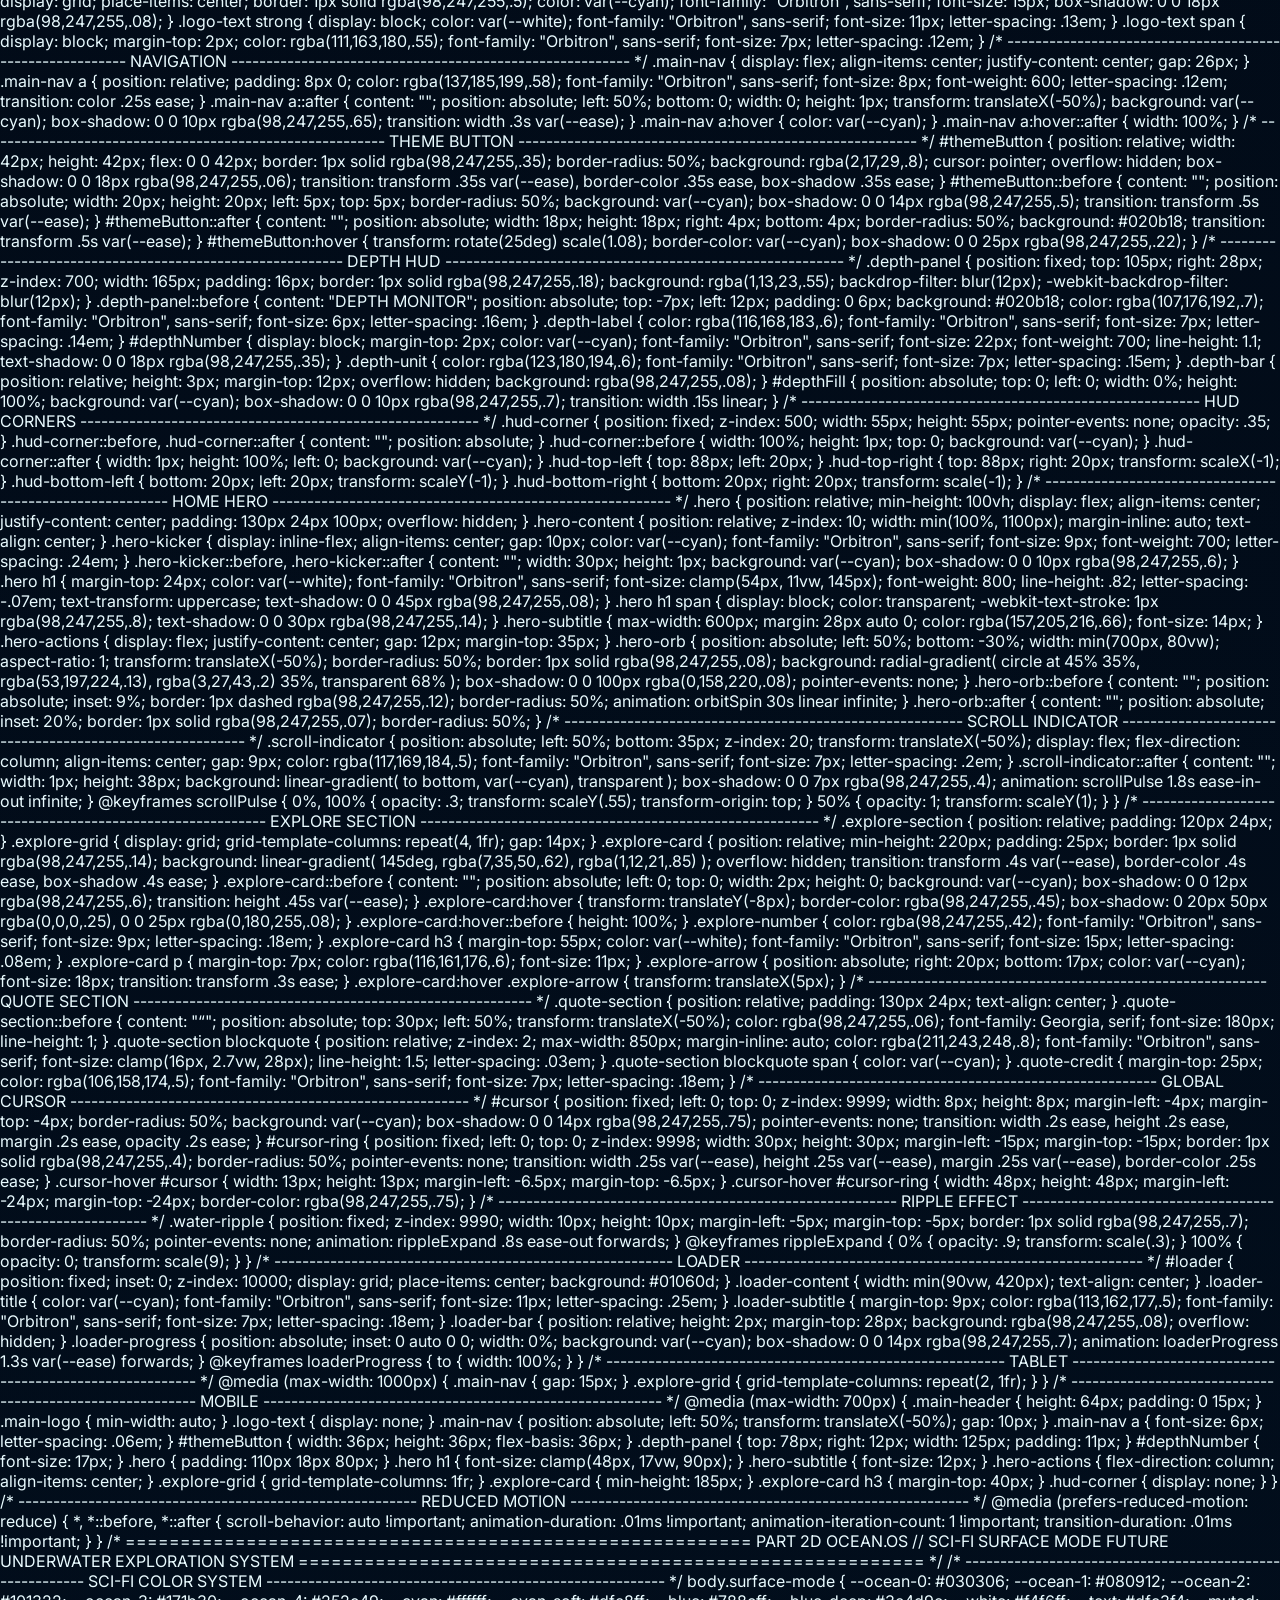
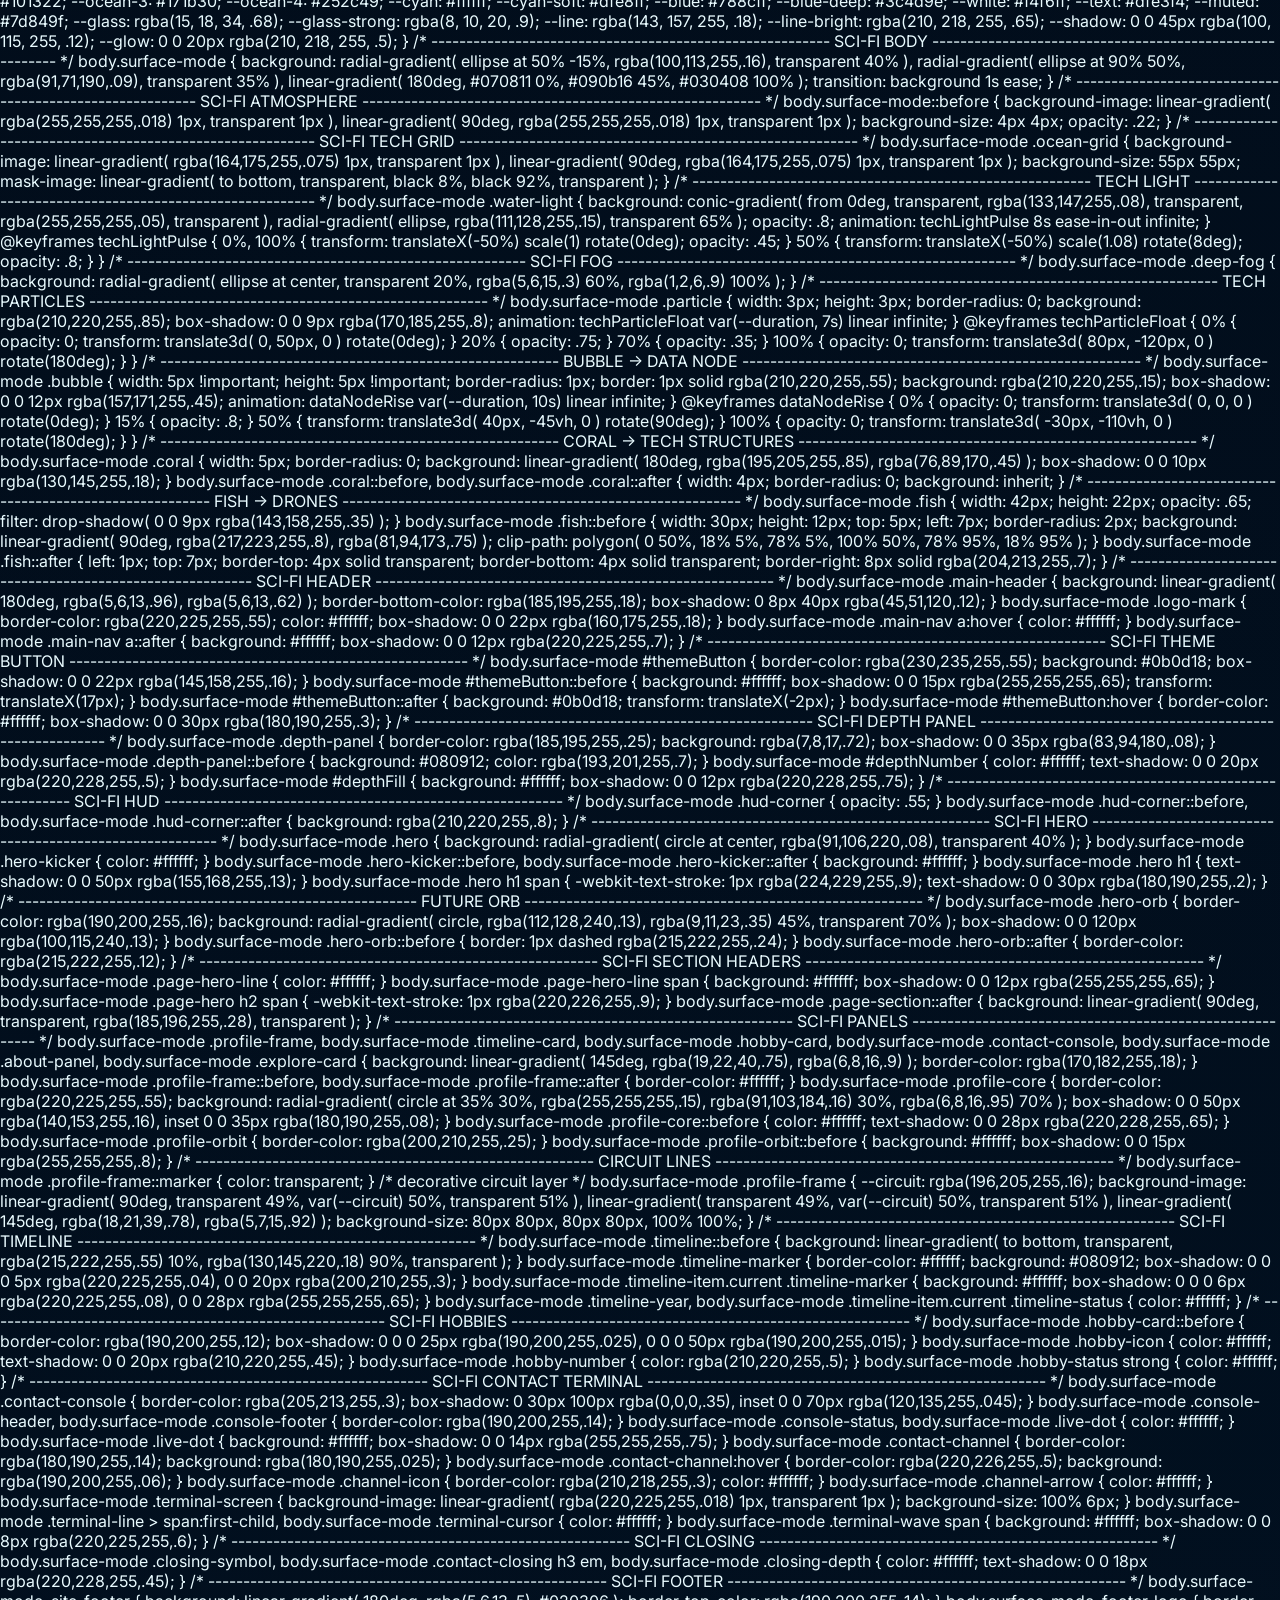
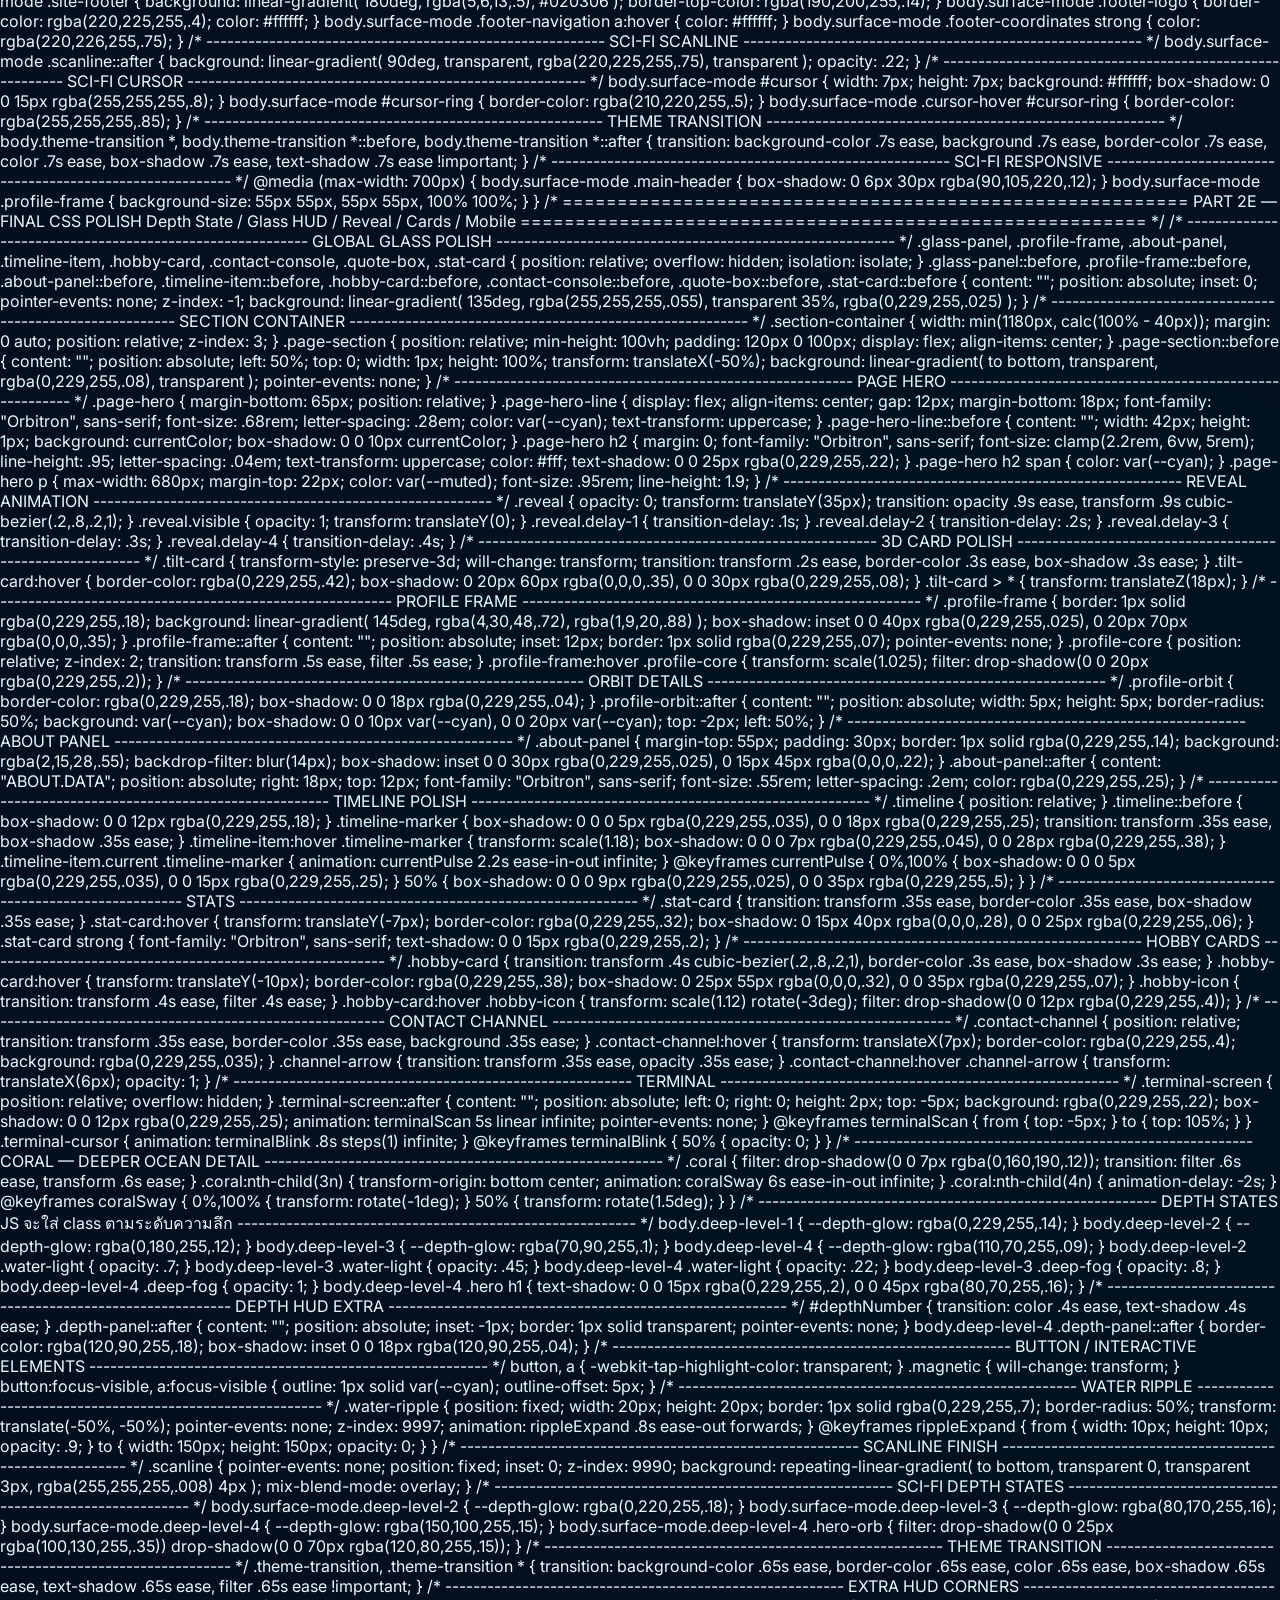
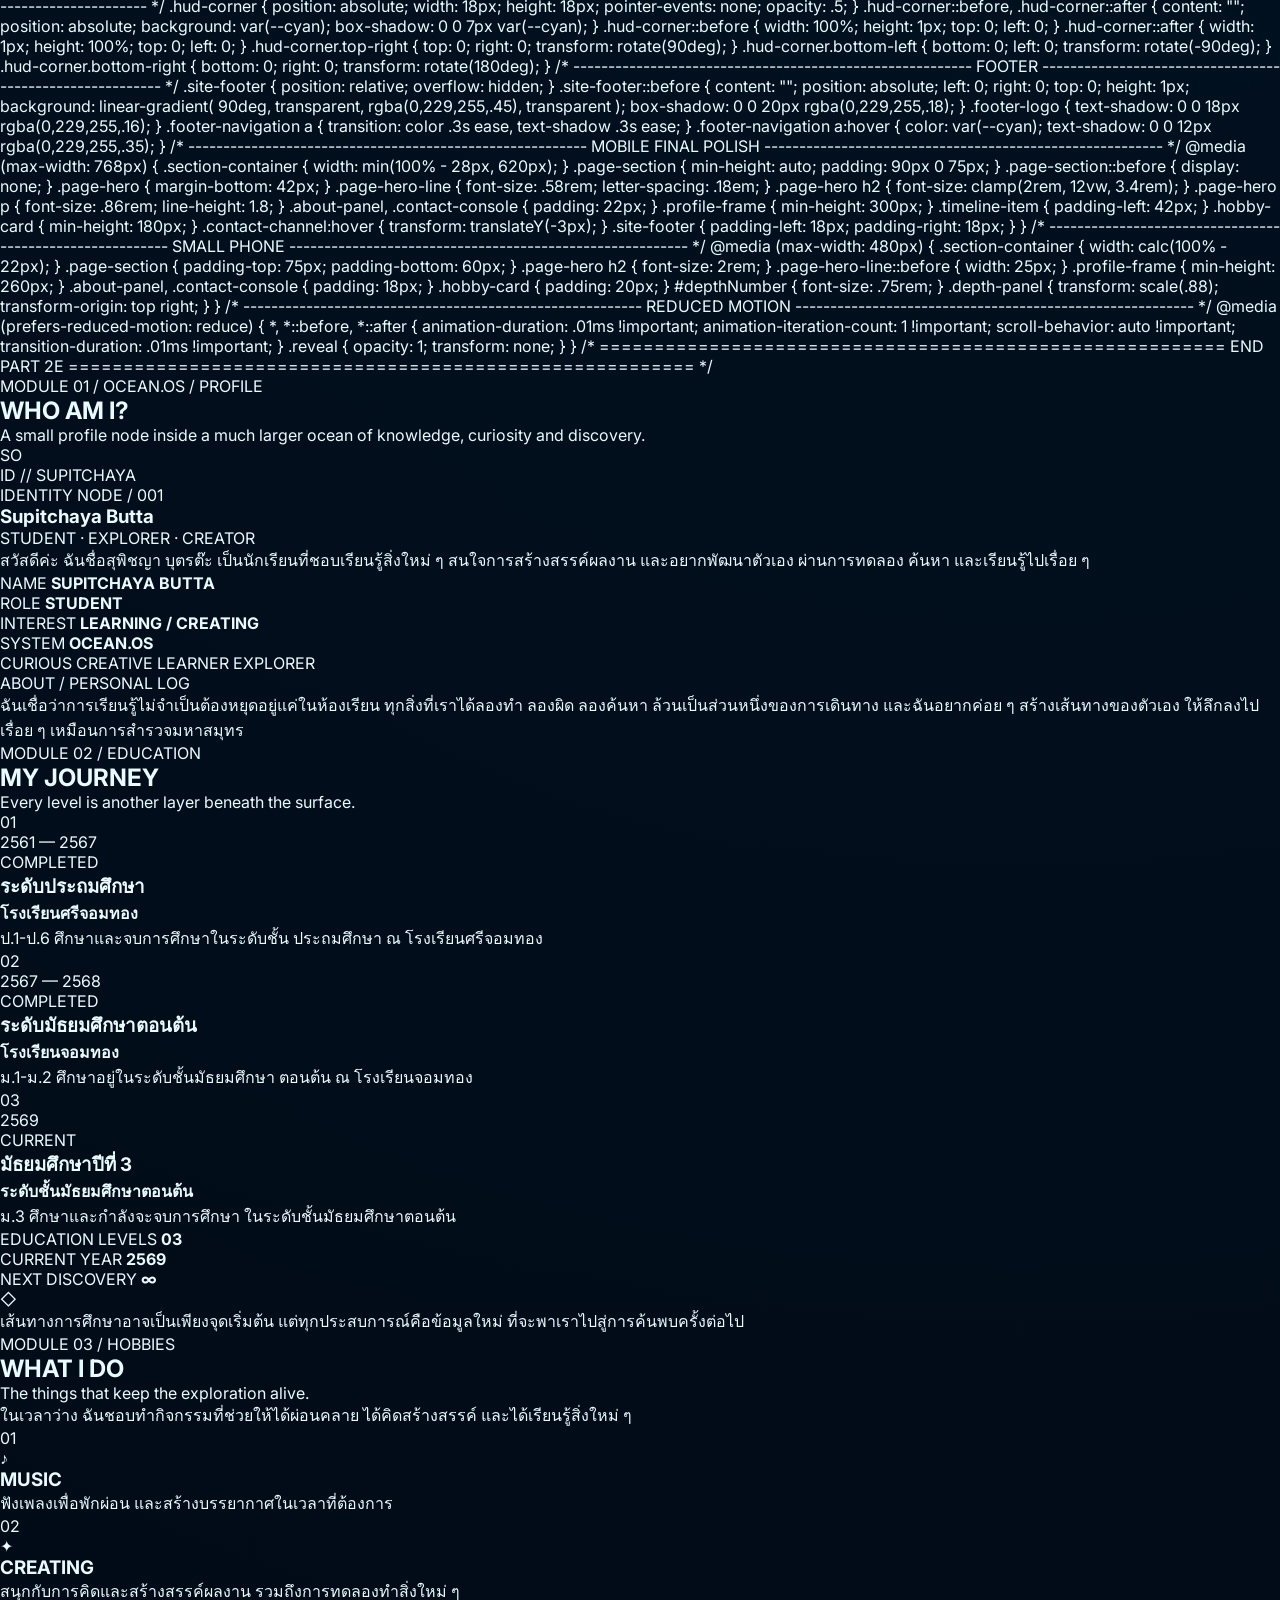
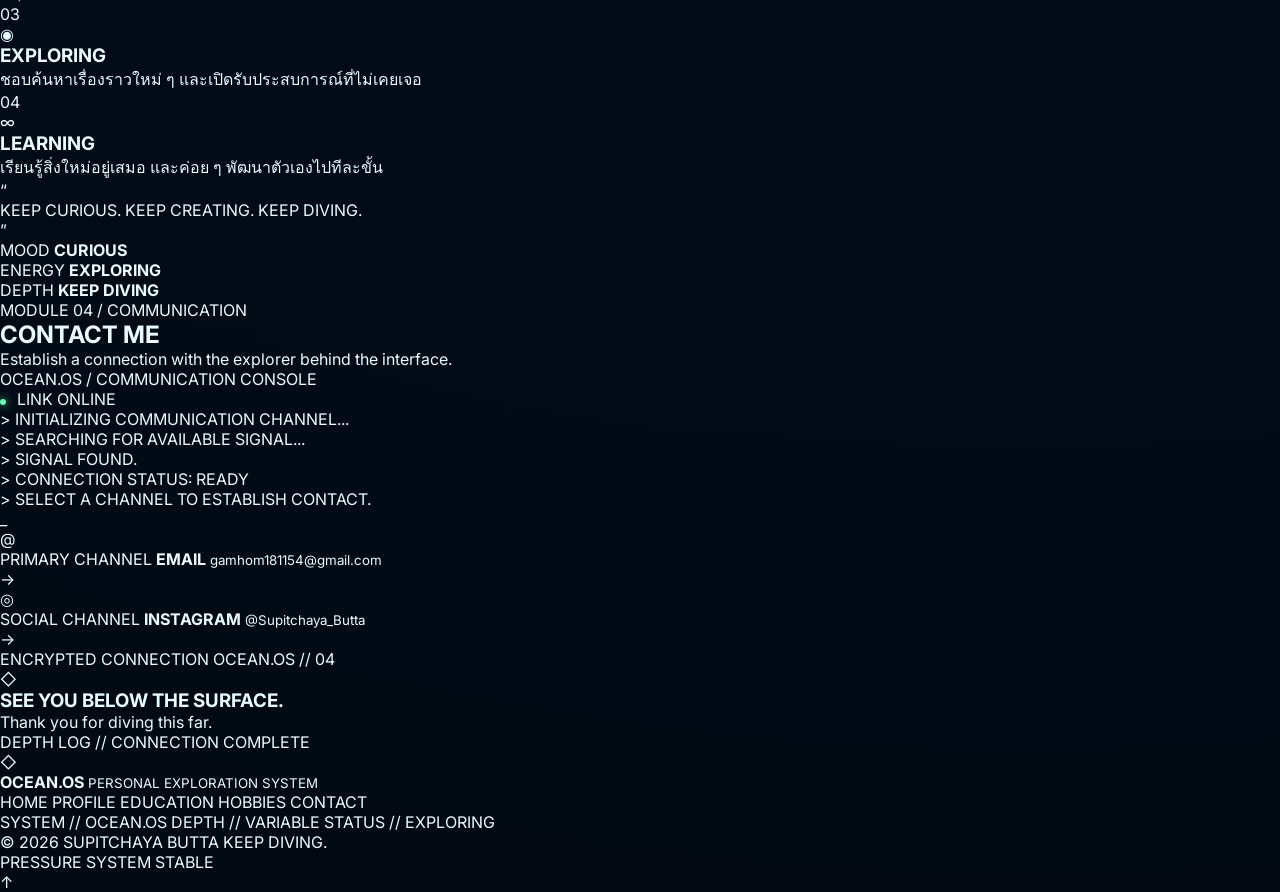
==== commit 7959ad0d: "Update index.html" ====
--- a/index.html
+++ b/index.html
@@ -4,132 +4,51 @@
 <meta charset="UTF-8">
 <meta name="viewport" content="width=device-width, initial-scale=1.0">
 <meta name="theme-color" content="#020b18">
+
 <title>MY OCEAN // ABYSSAL INTERFACE</title>
 
 <style>
 
-/* ========================================= */
-/* FONT FACE */
-/* ========================================= */
-
-@font-face {
-    font-family: "Inter";
-    font-style: normal;
-    font-weight: 300;
-    src: url("https://fonts.gstatic.com/s/inter/v18/UcCO3FwrK3iLTcviYwY.woff2")
-         format("woff2");
-}
-
-@font-face {
-    font-family: "Inter";
-    font-style: normal;
-    font-weight: 400;
-    src: url("https://fonts.gstatic.com/s/inter/v18/UcCO3FwrK3iLTcviYwY.woff2")
-         format("woff2");
-}
-
-@font-face {
-    font-family: "Inter";
-    font-style: normal;
-    font-weight: 500;
-    src: url("https://fonts.gstatic.com/s/inter/v18/UcCO3FwrK3iLTcviYwY.woff2")
-         format("woff2");
-}
-
-@font-face {
-    font-family: "Inter";
-    font-style: normal;
-    font-weight: 600;
-    src: url("https://fonts.gstatic.com/s/inter/v18/UcCO3FwrK3iLTcviYwY.woff2")
-         format("woff2");
-}
-
-@font-face {
-    font-family: "Inter";
-    font-style: normal;
-    font-weight: 700;
-    src: url("https://fonts.gstatic.com/s/inter/v18/UcCO3FwrK3iLTcviYwY.woff2")
-         format("woff2");
-}
-
-@font-face {
-    font-family: "Inter";
-    font-style: normal;
-    font-weight: 800;
-    src: url("https://fonts.gstatic.com/s/inter/v18/UcCO3FwrK3iLTcviYwY.woff2")
-         format("woff2");
-}
-
-@font-face {
-    font-family: "Orbitron";
-    font-style: normal;
-    font-weight: 400;
-    src: url("https://fonts.gstatic.com/s/orbitron/v31/yMJRMIlzdpvBhQQLuJj.woff2")
-         format("woff2");
-}
-
-@font-face {
-    font-family: "Orbitron";
-    font-style: normal;
-    font-weight: 500;
-    src: url("https://fonts.gstatic.com/s/orbitron/v31/yMJRMIlzdpvBhQQLuJj.woff2")
-         format("woff2");
-}
-
-@font-face {
-    font-family: "Orbitron";
-    font-style: normal;
-    font-weight: 600;
-    src: url("https://fonts.gstatic.com/s/orbitron/v31/yMJRMIlzdpvBhQQLuJj.woff2")
-         format("woff2");
-}
-
-@font-face {
-    font-family: "Orbitron";
-    font-style: normal;
-    font-weight: 700;
-    src: url("https://fonts.gstatic.com/s/orbitron/v31/yMJRMIlzdpvBhQQLuJj.woff2")
-         format("woff2");
-}
-
-@font-face {
-    font-family: "Orbitron";
-    font-style: normal;
-    font-weight: 800;
-    src: url("https://fonts.gstatic.com/s/orbitron/v31/yMJRMIlzdpvBhQQLuJj.woff2")
-         format("woff2");
-}
-
-@font-face {
-    font-family: "Orbitron";
-    font-style: normal;
-    font-weight: 900;
-    src: url("https://fonts.gstatic.com/s/orbitron/v31/yMJRMIlzdpvBhQQLuJj.woff2")
-         format("woff2");
-}
-
-
-/* ========================================= */
-/* ROOT */
-/* ========================================= */
+/* =========================================================
+   MY OCEAN
+   DEEP SEA PERSONAL PORTFOLIO
+   PART 1A — FOUNDATION
+   ========================================================= */
+
+@import url('https://fonts.googleapis.com/css2?family=Inter:wght@300;400;500;600;700&family=Orbitron:wght@400;500;600;700;800&display=swap');
 
 :root {
+    --cyan: #5cecff;
+    --cyan-bright: #8ff7ff;
+    --blue: #168cff;
+    --deep-blue: #062c4a;
+
     --bg: #020b18;
-    --bg-deep: #010611;
-    --blue: #00c8ff;
-    --blue-light: #67e8ff;
-    --cyan: #00eaff;
-    --white: #eafaff;
-    --muted: #7b9aaa;
-    --line: rgba(0, 200, 255, .15);
-    --panel: rgba(2, 18, 34, .72);
-    --panel-light: rgba(7, 31, 51, .75);
-    --shadow: rgba(0, 0, 0, .45);
+    --bg-deep: #01050d;
+    --glass: rgba(3, 20, 36, 0.72);
+
+    --border: rgba(92, 236, 255, 0.22);
+
+    --text: #e9fbff;
+    --muted: #7ea8b8;
+
+    --shadow:
+        0 20px 60px rgba(0, 0, 0, 0.45);
+
+    --glow:
+        0 0 30px rgba(92, 236, 255, 0.25);
+
+    --max-width: 1400px;
+
     --mouse-x: 50vw;
     --mouse-y: 50vh;
+    --scroll-depth: 0;
     --scroll-y: 0px;
-    --scroll-depth: 0;
-}
+}
+
+/* =========================================================
+   RESET
+   ========================================================= */
 
 * {
     margin: 0;
@@ -139,292 +58,389 @@
 
 html {
     scroll-behavior: smooth;
+    background: var(--bg-deep);
 }
 
 body {
-    background: var(--bg);
-    color: var(--white);
-    font-family: "Inter", sans-serif;
+    min-height: 100vh;
     overflow-x: hidden;
-}
+
+    background:
+        radial-gradient(
+            circle at 50% -10%,
+            rgba(0, 150, 210, 0.16),
+            transparent 35%
+        ),
+        radial-gradient(
+            circle at 80% 80%,
+            rgba(0, 70, 120, 0.16),
+            transparent 40%
+        ),
+        linear-gradient(
+            180deg,
+            #031526 0%,
+            #020b18 45%,
+            #01050d 100%
+        );
+
+    color: var(--text);
+    font-family: 'Inter', sans-serif;
+
+    cursor: none;
+}
+
+/* =========================================================
+   BODY ATMOSPHERE
+   ========================================================= */
+
+body::before {
+    content: "";
+    position: fixed;
+    inset: 0;
+
+    pointer-events: none;
+    z-index: 9990;
+
+    opacity: 0.08;
+
+    background-image:
+        radial-gradient(
+            rgba(255,255,255,0.7) 0.6px,
+            transparent 0.6px
+        );
+
+    background-size: 4px 4px;
+
+    mix-blend-mode: overlay;
+}
+
+/* =========================================================
+   SCROLLBAR
+   ========================================================= */
+
+::-webkit-scrollbar {
+    width: 7px;
+}
+
+::-webkit-scrollbar-track {
+    background: #010811;
+}
+
+::-webkit-scrollbar-thumb {
+    background:
+        linear-gradient(
+            180deg,
+            var(--cyan),
+            var(--blue)
+        );
+
+    border-radius: 20px;
+}
+
+/* =========================================================
+   LINKS
+   ========================================================= */
 
 a {
     color: inherit;
     text-decoration: none;
 }
 
-button {
-    font: inherit;
-}
-
-::selection {
-    background: var(--blue);
-    color: #00101a;
-}
-
-
-/* ========================================= */
-/* SCROLLBAR */
-/* ========================================= */
-
-::-webkit-scrollbar {
-    width: 5px;
-}
-
-::-webkit-scrollbar-track {
-    background: #010710;
-}
-
-::-webkit-scrollbar-thumb {
-    background: var(--blue);
-}
-
-
-/* ========================================= */
-/* PAGE SYSTEM */
-/* ========================================= */
+/* =========================================================
+   PAGE
+   ========================================================= */
 
 .page {
-    display: none;
     position: relative;
     min-height: 100vh;
-}
-
-.page.active-page {
-    display: block;
-}
-
-
-/* ========================================= */
-/* LOADER */
-/* ========================================= */
+    overflow: hidden;
+}
+
+/* =========================================================
+   LOADER
+   ========================================================= */
 
 .loader {
     position: fixed;
     inset: 0;
-    z-index: 9999;
-    background:
-        radial-gradient(
-            circle at center,
-            rgba(0, 120, 180, .12),
-            transparent 40%
-        ),
-        #010711;
+
     display: flex;
     align-items: center;
     justify-content: center;
-    animation: loaderOut 1s ease 2.8s forwards;
+
+    background:
+        radial-gradient(
+            circle,
+            #062d48 0%,
+            #020b18 45%,
+            #01050d 100%
+        );
+
+    z-index: 10000;
+
+    transition:
+        opacity 0.8s ease,
+        visibility 0.8s ease;
+}
+
+.loader.loaded {
+    opacity: 0;
+    visibility: hidden;
     pointer-events: none;
 }
 
 .loader-core {
-    width: min(400px, 80vw);
+    width: min(420px, 80vw);
     text-align: center;
-    position: relative;
 }
 
 .loader-ring {
-    width: 120px;
-    height: 120px;
-    margin: 0 auto 30px;
-    border: 1px solid rgba(0, 200, 255, .15);
-    border-top-color: var(--blue);
-    border-right-color: var(--blue-light);
+    width: 100px;
+    height: 100px;
+
+    margin: 0 auto 28px;
+
     border-radius: 50%;
-    animation: spin 1.5s linear infinite;
+
+    border:
+        1px solid rgba(92,236,255,0.2);
+
+    border-top-color: var(--cyan);
+
+    animation:
+        loaderSpin 1.4s linear infinite;
+
+    box-shadow:
+        0 0 40px rgba(92,236,255,0.18);
 }
 
 .loader-symbol {
-    position: absolute;
-    top: 38px;
-    left: 0;
-    right: 0;
-    color: var(--blue);
-    font-size: 25px;
-    animation: pulse 1.5s ease infinite;
+    margin-top: -88px;
+    margin-bottom: 58px;
+
+    font-size: 28px;
+    color: var(--cyan);
+
+    text-shadow:
+        0 0 20px var(--cyan);
 }
 
 .loader-title {
-    font-family: "Orbitron", sans-serif;
-    font-size: 20px;
-    font-weight: 700;
-    letter-spacing: .35em;
-    color: var(--white);
+    font-family: 'Orbitron', sans-serif;
+
+    font-size: 18px;
+    letter-spacing: 0.3em;
+
+    color: var(--text);
 }
 
 .loader-subtitle {
     margin-top: 10px;
-    font-size: 9px;
-    letter-spacing: .25em;
+
     color: var(--muted);
+
+    font-size: 11px;
+    letter-spacing: 0.15em;
 }
 
 .loader-progress {
-    height: 1px;
-    background: rgba(255,255,255,.08);
-    margin: 25px auto 12px;
+    height: 2px;
+    margin-top: 28px;
+
     overflow: hidden;
+
+    background: rgba(255,255,255,0.08);
 }
 
 .loader-progress span {
     display: block;
     width: 100%;
     height: 100%;
-    background: var(--blue);
+
     transform-origin: left;
-    animation: loading 2.4s ease forwards;
+
+    background:
+        linear-gradient(
+            90deg,
+            transparent,
+            var(--cyan),
+            var(--blue)
+        );
+
+    animation:
+        loaderProgress 1.2s ease forwards;
 }
 
 .loader-status {
-    font-family: "Orbitron", sans-serif;
-    font-size: 8px;
-    letter-spacing: .3em;
-    color: var(--blue);
-}
-
-@keyframes loading {
-    from {
-        transform: scaleX(0);
-    }
-
-    to {
-        transform: scaleX(1);
-    }
-}
-
-@keyframes loaderOut {
-    to {
-        opacity: 0;
-        visibility: hidden;
-    }
-}
-
-@keyframes spin {
-    to {
-        transform: rotate(360deg);
-    }
-}
-
-@keyframes pulse {
-    50% {
-        opacity: .35;
-        transform: scale(.8);
-    }
-}
-
-
-/* ========================================= */
-/* CURSOR */
-/* ========================================= */
+    margin-top: 12px;
+
+    font-family: 'Orbitron', sans-serif;
+
+    font-size: 9px;
+    letter-spacing: 0.2em;
+
+    color: var(--cyan);
+}
+
+/* =========================================================
+   CUSTOM CURSOR
+   ========================================================= */
 
 .custom-cursor {
     position: fixed;
-    inset: 0;
+
+    width: 34px;
+    height: 34px;
+
+    left: 0;
+    top: 0;
+
     pointer-events: none;
-    z-index: 10000;
+
+    z-index: 9999;
 }
 
 .cursor-ring {
     position: absolute;
-    width: 22px;
-    height: 22px;
-    left: var(--mouse-x);
-    top: var(--mouse-y);
-    transform: translate(-50%, -50%);
-    border: 1px solid var(--blue);
+    inset: 0;
+
+    border:
+        1px solid rgba(143,247,255,0.8);
+
     border-radius: 50%;
-    transition:
-        width .2s ease,
-        height .2s ease;
+
+    box-shadow:
+        0 0 18px rgba(92,236,255,0.35);
 }
 
 .cursor-coral {
     position: absolute;
-    left: calc(var(--mouse-x) + 13px);
-    top: calc(var(--mouse-y) - 12px);
-    color: var(--blue);
-    font-size: 9px;
-}
-
-
-/* ========================================= */
-/* OCEAN WORLD */
-/* ========================================= */
+
+    left: 50%;
+    top: 50%;
+
+    transform:
+        translate(-50%, -50%);
+
+    color: var(--cyan);
+
+    font-size: 10px;
+}
+
+.cursor-hover .cursor-ring {
+    transform: scale(1.5);
+
+    border-color: var(--cyan);
+
+    box-shadow:
+        0 0 30px rgba(92,236,255,0.5);
+}
+
+/* =========================================================
+   OCEAN WORLD
+   ========================================================= */
 
 .ocean-world {
     position: fixed;
     inset: 0;
-    z-index: -5;
+
     overflow: hidden;
+
+    pointer-events: none;
+
+    z-index: 0;
+
+    background:
+        linear-gradient(
+            180deg,
+            rgba(0,80,120,0.08),
+            transparent 30%,
+            rgba(0,0,0,0.35)
+        );
+}
+
+/* =========================================================
+   WATER LIGHT
+   ========================================================= */
+
+.water-light {
+    position: absolute;
+
+    top: -20%;
+    left: 50%;
+
+    width: 900px;
+    height: 900px;
+
+    transform:
+        translateX(-50%);
+
+    opacity: 0.3;
+
     background:
         radial-gradient(
-            ellipse at 50% 0%,
-            rgba(0, 110, 160, .16),
-            transparent 55%
-        ),
-        linear-gradient(
-            180deg,
-            #02111f 0%,
-            #010b16 50%,
-            #01050d 100%
+            ellipse,
+            rgba(89,229,255,0.18),
+            transparent 65%
         );
-}
-
-.water-light {
-    position: absolute;
-    inset: -20%;
-    background:
-        radial-gradient(
-            circle at 50% 10%,
-            rgba(0, 205, 255, .12),
-            transparent 32%
-        );
-    animation: waterMove 10s ease-in-out infinite alternate;
-}
-
-@keyframes waterMove {
-    from {
-        transform: translate3d(-2%, 0, 0) scale(1);
-    }
-
-    to {
-        transform: translate3d(2%, 3%, 0) scale(1.05);
-    }
-}
+
+    filter: blur(20px);
+
+    animation:
+        waterPulse 8s ease-in-out infinite;
+}
+
+/* =========================================================
+   UNDERWATER GRID
+   ========================================================= */
 
 .underwater-grid {
     position: absolute;
     inset: 0;
+
+    opacity: 0.12;
+
     background-image:
         linear-gradient(
-            rgba(0, 200, 255, .025) 1px,
+            rgba(92,236,255,0.12) 1px,
             transparent 1px
         ),
         linear-gradient(
             90deg,
-            rgba(0, 200, 255, .025) 1px,
+            rgba(92,236,255,0.12) 1px,
             transparent 1px
         );
-    background-size: 60px 60px;
+
+    background-size: 80px 80px;
+
     transform:
-        perspective(600px)
-        rotateX(65deg)
+        perspective(500px)
+        rotateX(55deg)
         translateY(30%);
+    
     transform-origin: center bottom;
-    opacity: .45;
-}
+}
+
+/* =========================================================
+   DEEP FOG
+   ========================================================= */
 
 .deep-fog {
     position: absolute;
     inset: 0;
+
     background:
         radial-gradient(
-            ellipse at 50% 100%,
-            rgba(0, 120, 170, .13),
-            transparent 55%
+            ellipse at center,
+            transparent 20%,
+            rgba(0,8,18,0.45) 70%,
+            rgba(0,0,0,0.8) 100%
         );
-    filter: blur(30px);
-}
+}
+
+/* =========================================================
+   PARTICLES CONTAINER
+   ========================================================= */
 
 .particles,
 .bubbles,
@@ -434,1610 +450,968 @@
     inset: 0;
 }
 
+/* =========================================================
+   PARTICLES
+   ========================================================= */
+
 .particle {
     position: absolute;
-    width: 2px;
-    height: 2px;
+
     border-radius: 50%;
-    background: rgba(120, 225, 255, .7);
-    box-shadow: 0 0 8px rgba(0, 200, 255, .5);
-    animation: floatParticle linear infinite;
-}
-
-@keyframes floatParticle {
-    from {
-        transform: translateY(110vh);
-        opacity: 0;
-    }
-
-    15% {
-        opacity: 1;
-    }
-
-    85% {
-        opacity: .8;
-    }
-
-    to {
-        transform: translateY(-20vh);
-        opacity: 0;
-    }
-}
+
+    background: var(--cyan);
+
+    opacity: 0.35;
+
+    box-shadow:
+        0 0 8px rgba(92,236,255,0.8);
+
+    animation:
+        particleFloat linear infinite;
+}
+
+/* =========================================================
+   BUBBLES
+   ========================================================= */
 
 .bubble {
     position: absolute;
+
     bottom: -50px;
-    border: 1px solid rgba(100, 220, 255, .2);
+
+    border:
+        1px solid rgba(143,247,255,0.35);
+
     border-radius: 50%;
-    animation: bubbleUp linear infinite;
-}
-
-@keyframes bubbleUp {
-    from {
-        transform: translateY(0) translateX(0);
-        opacity: 0;
-    }
-
-    15% {
-        opacity: .6;
-    }
-
-    80% {
-        opacity: .2;
-    }
-
-    to {
-        transform: translateY(-120vh) translateX(40px);
-        opacity: 0;
-    }
-}
+
+    opacity: 0.45;
+
+    animation:
+        bubbleRise linear infinite;
+}
+
+/* =========================================================
+   FISH
+   ========================================================= */
 
 .fish {
     position: absolute;
-    left: -10%;
-    color: rgba(82, 211, 255, .5);
-    filter: drop-shadow(0 0 5px rgba(0, 200, 255, .25));
-    animation-name: fishSwim;
-    animation-timing-function: linear;
-    animation-iteration-count: infinite;
-}
-
-@keyframes fishSwim {
-    from {
-        transform: translateX(-10vw);
-    }
-
-    to {
-        transform: translateX(120vw);
-    }
-}
+
+    left: -100px;
+
+    opacity: 0.25;
+
+    filter:
+        drop-shadow(
+            0 0 8px rgba(92,236,255,0.35)
+        );
+
+    animation:
+        fishSwim linear infinite;
+}
+
+/* =========================================================
+   CORAL
+   ========================================================= */
 
 .coral {
     position: absolute;
-    bottom: -20px;
-    width: 8px;
-    border-radius: 10px 10px 0 0;
+
+    bottom: -10px;
+
+    width: 30px;
+    height: 130px;
+
+    border-radius:
+        60% 40% 10% 10%;
+
+    opacity: 0.35;
+
     background:
         linear-gradient(
             180deg,
-            rgba(0, 200, 255, .15),
-            rgba(0, 70, 100, .1)
+            rgba(255,80,180,0.5),
+            rgba(0,100,150,0.15)
         );
-    filter: blur(.2px);
-}
-
-.coral::before,
-.coral::after {
-    content: "";
-    position: absolute;
-    bottom: 30%;
-    width: 7px;
+
+    filter:
+        blur(0.3px);
+
+    box-shadow:
+        0 0 20px rgba(255,80,180,0.12);
+}
+
+.coral-one {
+    left: 4%;
+    height: 170px;
+}
+
+.coral-two {
+    left: 10%;
+    height: 110px;
+}
+
+.coral-three {
+    right: 8%;
+    height: 150px;
+}
+
+.coral-four {
+    right: 15%;
     height: 90px;
-    border-radius: 10px;
-    background: inherit;
-}
-
-.coral::before {
-    left: -18px;
-    transform: rotate(-18deg);
-}
-
-.coral::after {
-    left: 12px;
-    transform: rotate(20deg);
-}
-
-.coral-one {
-    left: 8%;
-    height: 180px;
-}
-
-.coral-two {
+}
+
+.coral-five {
     left: 20%;
-    height: 120px;
-}
-
-.coral-three {
-    right: 15%;
-    height: 160px;
-}
-
-.coral-four {
-    right: 5%;
-    height: 220px;
-}
-
-
-/* ========================================= */
-/* HUD */
-/* ========================================= */
+    height: 75px;
+}
+
+.coral-six {
+    right: 25%;
+    height: 100px;
+}
+
+/* =========================================================
+   HUD
+   ========================================================= */
 
 .hud {
     position: fixed;
+
     z-index: 20;
+
+    font-family: 'Orbitron', sans-serif;
+
+    font-size: 10px;
+
+    letter-spacing: 0.15em;
+
+    color: rgba(143,247,255,0.55);
+
+    pointer-events: none;
+}
+
+.hud-top-left {
     top: 105px;
-    font-family: "Orbitron", sans-serif;
-    font-size: 9px;
-    letter-spacing: .2em;
-    color: rgba(170, 225, 240, .55);
-}
-
-.hud-top-left {
-    left: 30px;
+    left: 28px;
 }
 
 .hud-top-left small {
     display: block;
-    margin-top: 8px;
-    color: rgba(170, 225, 240, .3);
+
+    margin-top: 5px;
+
+    font-size: 7px;
+
+    color: rgba(126,168,184,0.6);
 }
 
 .hud-top-right {
-    right: 30px;
-    display: flex;
-    align-items: center;
-    gap: 8px;
+    top: 105px;
+    right: 28px;
 }
 
 .live-dot {
-    width: 5px;
-    height: 5px;
+    display: inline-block;
+
+    width: 6px;
+    height: 6px;
+
+    margin-right: 7px;
+
     border-radius: 50%;
-    background: var(--blue);
-    box-shadow: 0 0 10px var(--blue);
-    display: inline-block;
-    animation: pulse 1.5s infinite;
-}
-
-
-/* ========================================= */
-/* NAVBAR */
-/* ========================================= */
+
+    background: #68ffb0;
+
+    box-shadow:
+        0 0 10px #68ffb0;
+
+    animation:
+        livePulse 1.5s ease-in-out infinite;
+}
+
+/* =========================================================
+   MAIN HEADER
+   ========================================================= */
 
 .main-header {
     position: fixed;
+
     top: 0;
     left: 0;
     right: 0;
+
     z-index: 100;
+
+    border-bottom:
+        1px solid rgba(92,236,255,0.08);
+
+    background:
+        rgba(1,10,20,0.68);
+
+    backdrop-filter:
+        blur(18px);
+
+    -webkit-backdrop-filter:
+        blur(18px);
+}
+
+.navbar {
+    width: min(
+        calc(100% - 50px),
+        var(--max-width)
+    );
+
+    min-height: 74px;
+
+    margin: auto;
+
+    display: flex;
+
+    align-items: center;
+    justify-content: space-between;
+}
+
+.brand {
+    display: flex;
+
+    align-items: center;
+
+    gap: 10px;
+
+    font-family: 'Orbitron', sans-serif;
+
+    font-size: 14px;
+
+    letter-spacing: 0.18em;
+}
+
+.brand-symbol {
+    color: var(--cyan);
+
+    font-size: 20px;
+
+    text-shadow:
+        0 0 15px var(--cyan);
+}
+
+.brand > span:last-child > span {
+    color: var(--cyan);
+}
+
+.nav-links {
+    display: flex;
+
+    align-items: center;
+
+    gap: 28px;
+}
+
+.nav-links a {
+    position: relative;
+
+    padding: 28px 0;
+
+    font-family: 'Orbitron', sans-serif;
+
+    font-size: 9px;
+
+    letter-spacing: 0.14em;
+
+    color: var(--muted);
+
+    transition:
+        color 0.3s ease;
+}
+
+.nav-links a::after {
+    content: "";
+
+    position: absolute;
+
+    left: 0;
+    right: 0;
+    bottom: 17px;
+
+    height: 1px;
+
+    transform:
+        scaleX(0);
+
+    background: var(--cyan);
+
+    box-shadow:
+        0 0 10px var(--cyan);
+
+    transition:
+        transform 0.3s ease;
+}
+
+.nav-links a:hover,
+.nav-links a.active {
+    color: var(--text);
+}
+
+.nav-links a:hover::after,
+.nav-links a.active::after {
+    transform:
+        scaleX(1);
+}
+
+/* =========================================================
+   THEME BUTTON
+   ========================================================= */
+
+.theme-button {
+    width: 40px;
+    height: 40px;
+
+    border:
+        1px solid rgba(92,236,255,0.35);
+
+    border-radius: 50%;
+
+    background:
+        rgba(92,236,255,0.06);
+
+    color: var(--cyan);
+
+    font-size: 18px;
+
+    cursor: none;
+
+    transition:
+        0.35s ease;
+}
+
+.theme-button:hover {
+    transform:
+        rotate(180deg)
+        scale(1.08);
+
+    background:
+        rgba(92,236,255,0.15);
+
+    box-shadow:
+        0 0 25px rgba(92,236,255,0.25);
+}
+
+/* =========================================================
+   DEPTH PANEL
+   ========================================================= */
+
+.depth-panel {
+    position: fixed;
+
+    left: 24px;
+    top: 50%;
+
+    transform:
+        translateY(-50%);
+
+    z-index: 50;
+
+    width: 42px;
+
+    text-align: center;
+
+    pointer-events: none;
+}
+
+.depth-label {
+    font-family: 'Orbitron', sans-serif;
+
+    font-size: 7px;
+
+    letter-spacing: 0.2em;
+
+    color: var(--muted);
+
+    writing-mode:
+        vertical-rl;
+
+    margin: 0 auto 15px;
+}
+
+.depth-number {
+    font-family: 'Orbitron', sans-serif;
+
+    font-size: 11px;
+
+    color: var(--cyan);
+
+    text-shadow:
+        0 0 12px rgba(92,236,255,0.45);
+}
+
+.depth-number small {
+    display: block;
+
+    font-size: 6px;
+
+    color: var(--muted);
+}
+
+.depth-line {
+    position: relative;
+
+    width: 2px;
+    height: 150px;
+
+    margin: 12px auto;
+
+    background:
+        rgba(92,236,255,0.12);
+}
+
+.depth-line span {
+    position: absolute;
+
+    left: 0;
+    bottom: 0;
+
+    width: 100%;
+    height: 0;
+
     background:
         linear-gradient(
-            rgba(1, 8, 18, .65),
-            rgba(1, 8, 18, .05)
+            180deg,
+            var(--blue),
+            var(--cyan)
         );
-    backdrop-filter: blur(8px);
-}
-
-.navbar {
-    height: 80px;
-    max-width: 1400px;
+
+    box-shadow:
+        0 0 12px rgba(92,236,255,0.5);
+
+    transition:
+        height 0.2s linear;
+}
+
+.depth-range {
+    font-family: 'Orbitron', sans-serif;
+
+    font-size: 5px;
+
+    line-height: 1.8;
+
+    color: var(--muted);
+}
+
+.depth-range span {
+    color: var(--cyan);
+}
+
+/* =========================================================
+   MAIN
+   ========================================================= */
+
+main {
+    position: relative;
+
+    z-index: 5;
+}
+
+/* =========================================================
+   HERO
+   ========================================================= */
+
+.hero {
+    position: relative;
+
+    min-height: 100vh;
+
+    width: min(
+        calc(100% - 100px),
+        var(--max-width)
+    );
+
     margin: auto;
-    padding: 0 40px;
+
     display: flex;
+
     align-items: center;
+
     justify-content: space-between;
-    border-bottom: 1px solid rgba(0, 200, 255, .08);
-}
-
-.brand {
-    display: flex;
-    align-items: center;
-    gap: 12px;
-    font-family: "Orbitron", sans-serif;
-    font-size: 12px;
-    letter-spacing: .25em;
-    font-weight: 600;
-}
-
-.brand > span:last-child > span {
-    color: var(--blue);
-}
-
-.brand-symbol {
-    color: var(--blue);
-    font-size: 17px;
-}
-
-.nav-links {
-    display: flex;
-    align-items: center;
-    gap: 34px;
-}
-
-.nav-links a {
+
+    padding:
+        130px 0 80px;
+}
+
+.hero-content {
+    width: 58%;
+
     position: relative;
-    font-family: "Orbitron", sans-serif;
-    font-size: 9px;
-    letter-spacing: .18em;
-    color: rgba(230, 250, 255, .55);
-    transition: color .3s ease;
-}
-
-.nav-links a:hover,
-.nav-links a.active {
-    color: var(--white);
-}
-
-.nav-links a::after {
-    content: "";
-    position: absolute;
-    left: 0;
-    bottom: -9px;
-    width: 0;
-    height: 1px;
-    background: var(--blue);
-    transition: width .3s ease;
-}
-
-.nav-links a:hover::after,
-.nav-links a.active::after {
-    width: 100%;
-}
-
-.theme-button {
-    width: 35px;
-    height: 35px;
-    border: 1px solid rgba(0, 200, 255, .2);
-    background: rgba(0, 100, 150, .08);
-    color: var(--blue);
-    cursor: pointer;
-    border-radius: 50%;
-}
-
-
-/* ========================================= */
-/* DEPTH PANEL */
-/* ========================================= */
-
-.depth-panel {
-    position: fixed;
-    z-index: 30;
-    right: 30px;
-    top: 50%;
-    transform: translateY(-50%);
-    width: 45px;
-    text-align: center;
-    font-family: "Orbitron", sans-serif;
-}
-
-.depth-label {
-    font-size: 7px;
-    letter-spacing: .2em;
-    color: rgba(180, 230, 240, .35);
-    writing-mode: vertical-rl;
-    margin: 0 auto 15px;
-}
-
-.depth-number {
-    color: var(--blue);
-    font-size: 10px;
-}
-
-.depth-number small {
-    font-size: 7px;
-    color: var(--muted);
-}
-
-.depth-line {
-    height: 140px;
-    width: 1px;
-    background: rgba(0, 200, 255, .12);
-    margin: 12px auto;
-    position: relative;
-}
-
-.depth-line span {
-    position: absolute;
-    bottom: 0;
-    left: 0;
-    width: 1px;
-    height: 0;
-    background: var(--blue);
-    box-shadow: 0 0 8px var(--blue);
-}
-
-.depth-range {
-    font-size: 6px;
-    color: rgba(180, 230, 240, .3);
-    line-height: 2;
-}
-
-.depth-range span {
-    display: block;
-}
-
-
-/* ========================================= */
-/* HERO */
-/* ========================================= */
-
-.hero {
-    min-height: 100vh;
-    max-width: 1400px;
-    margin: auto;
-    padding: 150px 100px 100px;
-    display: grid;
-    grid-template-columns: 1.1fr .9fr;
-    align-items: center;
-    position: relative;
-}
-
-.hero-content {
-    max-width: 700px;
+
+    z-index: 2;
 }
 
 .system-tag {
     display: inline-flex;
+
     align-items: center;
+
     gap: 10px;
-    font-family: "Orbitron", sans-serif;
-    font-size: 8px;
-    letter-spacing: .22em;
-    color: var(--blue);
-    margin-bottom: 25px;
+
+    margin-bottom: 20px;
+
+    font-family: 'Orbitron', sans-serif;
+
+    font-size: 9px;
+
+    letter-spacing: 0.2em;
+
+    color: var(--cyan);
+
+    text-transform: uppercase;
 }
 
 .system-tag span {
     width: 22px;
     height: 1px;
-    background: var(--blue);
-    box-shadow: 0 0 8px var(--blue);
+
+    background: var(--cyan);
+
+    box-shadow:
+        0 0 10px var(--cyan);
 }
 
 .hero-index {
-    font-family: "Orbitron", sans-serif;
-    font-size: 8px;
-    letter-spacing: .25em;
-    color: rgba(180, 230, 240, .35);
     margin-bottom: 18px;
+
+    font-family: 'Orbitron', sans-serif;
+
+    font-size: 10px;
+
+    letter-spacing: 0.2em;
+
+    color: var(--muted);
 }
 
 .hero h1 {
-    font-family: "Orbitron", sans-serif;
-    font-size: clamp(48px, 6.2vw, 100px);
-    line-height: .95;
-    letter-spacing: -.05em;
-    font-weight: 700;
-}
-
-.hero h1 span,
-.page-hero h1 span {
-    color: var(--blue);
-    text-shadow: 0 0 35px rgba(0, 200, 255, .15);
+    font-family: 'Orbitron', sans-serif;
+
+    font-size:
+        clamp(42px, 7vw, 100px);
+
+    line-height: 0.95;
+
+    letter-spacing: -0.04em;
+
+    font-weight: 600;
+
+    text-shadow:
+        0 0 50px rgba(92,236,255,0.08);
+}
+
+.hero h1 span {
+    color: var(--cyan);
+
+    text-shadow:
+        0 0 35px rgba(92,236,255,0.35);
 }
 
 .hero-description {
-    max-width: 520px;
-    margin-top: 30px;
+    max-width: 620px;
+
+    margin-top: 28px;
+
     color: var(--muted);
+
+    font-size: 14px;
+
     line-height: 1.9;
-    font-size: 13px;
 }
 
 .hero-buttons {
     display: flex;
-    gap: 15px;
+
+    gap: 14px;
+
     margin-top: 35px;
-    flex-wrap: wrap;
 }
 
 .btn {
     display: inline-flex;
+
     align-items: center;
-    gap: 18px;
+    justify-content: center;
+
+    gap: 14px;
+
     min-height: 48px;
-    padding: 0 22px;
-    border: 1px solid rgba(0, 200, 255, .25);
-    font-family: "Orbitron", sans-serif;
+
+    padding:
+        0 24px;
+
+    border: 1px solid var(--border);
+
+    font-family: 'Orbitron', sans-serif;
+
     font-size: 8px;
-    letter-spacing: .18em;
+
+    letter-spacing: 0.15em;
+
     transition:
-        background .3s ease,
-        border .3s ease,
-        transform .3s ease;
+        0.3s ease;
 }
 
 .btn-primary {
-    background: rgba(0, 200, 255, .1);
-    color: var(--white);
+    color: #001018;
+
+    background: var(--cyan);
+
+    border-color: var(--cyan);
+
+    box-shadow:
+        0 0 30px rgba(92,236,255,0.18);
 }
 
 .btn-primary:hover {
-    background: rgba(0, 200, 255, .18);
-    border-color: var(--blue);
+    box-shadow:
+        0 0 40px rgba(92,236,255,0.35);
+
+    transform:
+        translateY(-2px);
 }
 
 .btn-ghost {
-    color: rgba(230, 250, 255, .55);
-    border-color: rgba(230, 250, 255, .1);
+    color: var(--cyan);
+
+    background:
+        rgba(92,236,255,0.03);
 }
 
 .btn-ghost:hover {
-    color: var(--white);
-    border-color: rgba(0, 200, 255, .3);
+    background:
+        rgba(92,236,255,0.1);
+
+    border-color:
+        rgba(92,236,255,0.5);
 }
 
 .hero-data {
     display: flex;
+
     gap: 45px;
+
     margin-top: 55px;
 }
 
 .hero-data div {
+    display: flex;
+
+    flex-direction: column;
+
+    gap: 6px;
+}
+
+.hero-data small {
+    font-family: 'Orbitron', sans-serif;
+
+    font-size: 7px;
+
+    letter-spacing: 0.15em;
+
+    color: var(--muted);
+}
+
+.hero-data strong {
+    font-family: 'Orbitron', sans-serif;
+
+    font-size: 9px;
+
+    letter-spacing: 0.1em;
+
+    color: var(--text);
+}
+
+/* =========================================================
+   HERO ORB
+   ========================================================= */
+
+.hero-orb {
     position: relative;
-}
-
-.hero-data div:not(:last-child)::after {
-    content: "";
-    position: absolute;
-    right: -23px;
-    top: 3px;
-    width: 1px;
-    height: 30px;
-    background: rgba(0, 200, 255, .1);
-}
-
-.hero-data small,
-.hero-data strong {
-    display: block;
-}
-
-.hero-data small {
-    font-family: "Orbitron", sans-serif;
-    font-size: 7px;
-    letter-spacing: .2em;
-    color: rgba(180, 230, 240, .3);
-    margin-bottom: 7px;
-}
-
-.hero-data strong {
-    font-family: "Orbitron", sans-serif;
-    font-size: 8px;
-    letter-spacing: .1em;
-    color: rgba(230, 250, 255, .75);
-}
-
-.hero-orb {
-    width: min(500px, 40vw);
-    aspect-ratio: 1;
-    justify-self: center;
-    position: relative;
-    display: grid;
-    place-items: center;
+
+    width:
+        clamp(280px, 34vw, 500px);
+
+    height:
+        clamp(280px, 34vw, 500px);
+
+    display: flex;
+
+    align-items: center;
+    justify-content: center;
 }
 
 .orb-ring {
     position: absolute;
-    border: 1px solid rgba(0, 200, 255, .13);
+
+    inset: 10%;
+
+    border:
+        1px solid rgba(92,236,255,0.18);
+
     border-radius: 50%;
 }
 
 .orb-ring-one {
-    width: 82%;
-    height: 82%;
-    animation: orbit 16s linear infinite;
+    animation:
+        orbRotate 16s linear infinite;
 }
 
 .orb-ring-two {
-    width: 60%;
-    height: 60%;
-    border-color: rgba(0, 200, 255, .22);
+    inset: 18%;
+
     border-style: dashed;
-    animation: orbitReverse 11s linear infinite;
-}
-
-@keyframes orbit {
-    to {
-        transform: rotate(360deg);
-    }
-}
-
-@keyframes orbitReverse {
-    to {
-        transform: rotate(-360deg);
-    }
+
+    animation:
+        orbRotateReverse 24s linear infinite;
 }
 
 .orb-core {
-    width: 35%;
-    height: 35%;
+    width: 48%;
+    height: 48%;
+
     border-radius: 50%;
+
+    position: relative;
+
+    overflow: hidden;
+
     background:
         radial-gradient(
             circle at 35% 30%,
-            rgba(110, 240, 255, .65),
-            rgba(0, 80, 130, .3) 35%,
-            rgba(0, 20, 40, .8) 70%
+            rgba(143,247,255,0.95),
+            rgba(18,120,170,0.35) 28%,
+            rgba(0,20,40,0.9) 70%
         );
-    border: 1px solid rgba(0, 220, 255, .35);
+
     box-shadow:
-        0 0 60px rgba(0, 180, 255, .15),
-        inset 0 0 30px rgba(0, 200, 255, .1);
-    position: relative;
+        inset 0 0 40px rgba(92,236,255,0.25),
+        0 0 60px rgba(92,236,255,0.15);
 }
 
 .orb-light {
     position: absolute;
-    width: 18px;
-    height: 18px;
-    border-radius: 50%;
-    background: rgba(180, 250, 255, .9);
-    filter: blur(4px);
-    top: 25%;
-    left: 30%;
+
+    inset: -30%;
+
+    background:
+        radial-gradient(
+            ellipse at center,
+            rgba(255,255,255,0.5),
+            transparent 45%
+        );
+
+    animation:
+        orbLight 5s ease-in-out infinite;
 }
 
 .orb-label {
     position: absolute;
-    bottom: 8%;
-    right: 8%;
-    font-family: "Orbitron", sans-serif;
-    font-size: 7px;
-    line-height: 1.7;
-    letter-spacing: .2em;
-    color: rgba(150, 225, 240, .3);
-}
+
+    bottom: 7%;
+
+    text-align: center;
+
+    font-family: 'Orbitron', sans-serif;
+
+    font-size: 8px;
+
+    line-height: 1.6;
+
+    letter-spacing: 0.2em;
+
+    color: var(--cyan);
+}
+
+/* =========================================================
+   SCROLL INDICATOR
+   ========================================================= */
 
 .scroll-indicator {
     position: absolute;
-    bottom: 40px;
-    left: 100px;
+
+    left: 50%;
+    bottom: 35px;
+
+    transform:
+        translateX(-50%);
+
     display: flex;
+
+    flex-direction: column;
+
     align-items: center;
-    gap: 15px;
-    font-family: "Orbitron", sans-serif;
+
+    gap: 10px;
+
+    font-family: 'Orbitron', sans-serif;
+
     font-size: 7px;
-    letter-spacing: .2em;
-    color: rgba(180, 230, 240, .3);
+
+    letter-spacing: 0.2em;
+
+    color: var(--muted);
 }
 
 .scroll-line {
-    width: 60px;
-    height: 1px;
-    background: rgba(0, 200, 255, .3);
-    position: relative;
-}
-
-.scroll-line::after {
-    content: "";
-    position: absolute;
-    left: 0;
-    top: -2px;
-    width: 5px;
-    height: 5px;
-    border-radius: 50%;
-    background: var(--blue);
-    animation: scrollDot 2s ease-in-out infinite;
-}
-
-@keyframes scrollDot {
-    from {
-        left: 0;
-    }
-
-    to {
-        left: 100%;
-    }
-}
-
-
-/* ========================================= */
-/* SECTIONS */
-/* ========================================= */
-
-.section {
-    max-width: 1200px;
-    margin: auto;
-    padding: 140px 40px;
-}
-
-.section-heading {
-    margin-bottom: 60px;
-}
-
-.section-heading > div {
-    display: flex;
-    align-items: center;
-    gap: 15px;
-}
-
-.section-number {
-    font-family: "Orbitron", sans-serif;
-    font-size: 8px;
-    color: var(--blue);
-}
-
-.section-kicker {
-    font-family: "Orbitron", sans-serif;
-    font-size: 8px;
-    letter-spacing: .2em;
-    color: rgba(180, 230, 240, .35);
-}
-
-.section-heading h2 {
-    margin-top: 18px;
-    font-family: "Orbitron", sans-serif;
-    font-size: clamp(32px, 4vw, 58px);
-    line-height: 1;
-}
-
-.section-heading h2 span {
-    color: var(--blue);
-}
-
-.section-heading p {
-    margin-top: 15px;
-    color: var(--muted);
-    font-size: 12px;
-}
-
-
-/* ========================================= */
-/* MODULE GRID */
-/* ========================================= */
-
-.module-grid {
-    display: grid;
-    grid-template-columns: repeat(4, 1fr);
-    gap: 15px;
-}
-
-.module-card {
-    min-height: 310px;
-    padding: 30px;
-    border: 1px solid rgba(0, 200, 255, .1);
+    width: 1px;
+    height: 55px;
+
     background:
         linear-gradient(
-            145deg,
-            rgba(8, 34, 52, .5),
-            rgba(2, 13, 25, .55)
+            180deg,
+            var(--cyan),
+            transparent
         );
-    position: relative;
-    overflow: hidden;
-    transition:
-        border .3s ease,
-        background .3s ease;
-}
-
-.module-card::before {
-    content: "";
-    position: absolute;
-    inset: 0;
-    background:
-        radial-gradient(
-            circle at var(--mx, 50%) var(--my, 50%),
-            rgba(0, 200, 255, .1),
-            transparent 35%
-        );
-    opacity: 0;
-    transition: opacity .3s ease;
-}
-
-.module-card:hover {
-    border-color: rgba(0, 200, 255, .35);
-    background:
-        linear-gradient(
-            145deg,
-            rgba(8, 42, 63, .6),
-            rgba(2, 13, 25, .7)
-        );
-}
-
-.module-card:hover::before {
-    opacity: 1;
-}
-
-.module-number {
-    position: absolute;
-    top: 22px;
-    right: 22px;
-    font-family: "Orbitron", sans-serif;
-    font-size: 8px;
-    color: rgba(180, 230, 240, .2);
-}
-
-.module-icon {
-    color: var(--blue);
-    font-size: 30px;
-    margin-top: 25px;
-}
-
-.module-card h3 {
-    position: relative;
-    margin-top: 30px;
-    font-family: "Orbitron", sans-serif;
-    font-size: 16px;
-    letter-spacing: .08em;
-}
-
-.module-card p {
-    position: relative;
-    margin-top: 12px;
-    color: var(--muted);
-    font-size: 11px;
-    line-height: 1.8;
-    max-width: 210px;
-}
-
-.module-arrow {
-    position: absolute;
-    bottom: 25px;
-    left: 30px;
-    font-family: "Orbitron", sans-serif;
-    font-size: 7px;
-    letter-spacing: .18em;
-    color: rgba(180, 230, 240, .4);
-}
-
-
-/* ========================================= */
-/* QUOTE */
-/* ========================================= */
-
-.quote-section {
-    min-height: 70vh;
-    display: grid;
-    place-items: center;
-    position: relative;
-    padding: 100px 30px;
-    overflow: hidden;
-}
-
-.quote-orbit {
-    position: absolute;
-    width: 500px;
-    height: 500px;
-    border: 1px solid rgba(0, 200, 255, .06);
-    border-radius: 50%;
-    animation: spin 25s linear infinite;
-}
-
-.quote-content {
-    text-align: center;
-    max-width: 700px;
-    position: relative;
-}
-
-.quote-content > span {
-    font-family: "Orbitron", sans-serif;
-    font-size: 7px;
-    letter-spacing: .25em;
-    color: var(--blue);
-}
-
-.quote-content h2 {
-    margin-top: 25px;
-    font-family: "Orbitron", sans-serif;
-    font-size: clamp(25px, 4vw, 50px);
-    line-height: 1.2;
-    font-weight: 500;
-}
-
-.quote-content p {
-    margin-top: 25px;
-    font-family: "Orbitron", sans-serif;
-    font-size: 8px;
-    letter-spacing: .2em;
-    color: rgba(180, 230, 240, .3);
-}
-
-
-/* ========================================= */
-/* FOOTER */
-/* ========================================= */
-
-.footer {
-    max-width: 1200px;
-    margin: auto;
-    padding: 70px 40px 30px;
-    border-top: 1px solid rgba(0, 200, 255, .08);
-}
-
-.footer-main {
-    display: flex;
-    justify-content: space-between;
-    gap: 30px;
-}
-
-.footer-brand {
-    font-family: "Orbitron", sans-serif;
-    font-size: 11px;
-    letter-spacing: .2em;
-    color: var(--blue);
-}
-
-.footer-main p {
-    margin-top: 15px;
-    color: rgba(180, 230, 240, .3);
-    font-size: 10px;
-    line-height: 1.8;
-}
-
-.footer-status {
-    align-self: center;
-    font-family: "Orbitron", sans-serif;
-    font-size: 7px;
-    letter-spacing: .18em;
-    color: rgba(180, 230, 240, .3);
-    display: flex;
-    gap: 8px;
-    align-items: center;
-}
-
-.footer-bottom {
-    margin-top: 50px;
-    padding-top: 20px;
-    border-top: 1px solid rgba(0, 200, 255, .05);
-    display: flex;
-    justify-content: space-between;
-    font-family: "Orbitron", sans-serif;
-    font-size: 6px;
-    letter-spacing: .18em;
-    color: rgba(180, 230, 240, .2);
-}
-
-
-/* ========================================= */
-/* PAGE HERO */
-/* ========================================= */
-
-.page-hero {
-    min-height: 65vh;
-    max-width: 1200px;
-    margin: auto;
-    padding: 190px 40px 100px;
-    display: flex;
-    flex-direction: column;
-    justify-content: center;
-}
-
-.page-hero h1 {
-    font-family: "Orbitron", sans-serif;
-    font-size: clamp(45px, 7vw, 90px);
-    line-height: 1;
-    letter-spacing: -.05em;
-}
-
-.page-hero > p:last-child {
-    margin-top: 25px;
-    color: var(--muted);
-    font-size: 13px;
-}
-
-
-/* ========================================= */
-/* REVEAL */
-/* ========================================= */
-
-.reveal {
-    opacity: 0;
-    transform: translateY(30px);
-    transition:
-        opacity .8s ease,
-        transform .8s ease;
-}
-
-.reveal.visible {
-    opacity: 1;
-    transform: translateY(0);
-}
-
-
-/* ========================================= */
-/* PROFILE */
-/* ========================================= */
-
-.profile-section {
-    display: grid;
-    grid-template-columns: .8fr 1.2fr;
-    gap: 70px;
-    align-items: center;
-}
-
-.profile-image-card {
-    position: relative;
-}
-
-.image-frame {
-    aspect-ratio: 4 / 5;
-    border: 1px solid rgba(0, 200, 255, .15);
-    padding: 10px;
-    position: relative;
-    background: rgba(0, 20, 35, .5);
-}
-
-.image-frame img {
-    width: 100%;
-    height: 100%;
-    display: block;
-    object-fit: cover;
-    filter:
-        saturate(.65)
-        contrast(1.05)
-        brightness(.8);
-}
-
-.image-overlay {
-    position: absolute;
-    bottom: 20px;
-    left: 20px;
-    padding: 7px 10px;
-    background: rgba(1, 8, 18, .8);
-    border-left: 2px solid var(--blue);
-    font-family: "Orbitron", sans-serif;
-    font-size: 6px;
-    letter-spacing: .15em;
-}
-
-.scan-line {
-    position: absolute;
-    left: 10px;
-    right: 10px;
-    top: 10px;
-    height: 1px;
-    background: var(--blue);
-    opacity: .5;
-    z-index: 2;
-    animation: scan 3s ease-in-out infinite;
-}
-
-@keyframes scan {
-    0%,
+
+    animation:
+        scrollLine 1.8s ease-in-out infinite;
+}
+
+/* =========================================================
+   KEYFRAMES
+   ========================================================= */
+
+@keyframes loaderSpin {
+    to {
+        transform: rotate(360deg);
+    }
+}
+
+@keyframes loaderProgress {
+    from {
+        transform: scaleX(0);
+    }
+
+    to {
+        transform: scaleX(1);
+    }
+}
+
+@keyframes waterPulse {
+    0%, 100% {
+        transform:
+            translateX(-50%)
+            scale(1);
+        opacity: 0.25;
+    }
+
+    50% {
+        transform:
+            translateX(-50%)
+            scale(1.12);
+        opacity: 0.4;
+    }
+}
+
+@keyframes particleFloat {
+    0% {
+        transform:
+            translateY(110vh)
+            translateX(0);
+        opacity: 0;
+    }
+
+    15% {
+        opacity: 0.35;
+    }
+
+    85% {
+        opacity: 0.35;
+    }
+
     100% {
-        top: 10px;
+        transform:
+            translateY(-10vh)
+            translateX(50px);
+        opacity: 0;
+    }
+}
+
+@keyframes bubbleRise {
+    from {
+        transform:
+            translateY(0)
+            translateX(0)
+        scale(0.8);
+
+        opacity: 0;
+    }
+
+    15% {
+        opacity: 0.4;
+    }
+
+    100% {
+        transform:
+            translateY(-115vh)
+            translateX(40px)
+            scale(1.2);
+
+        opacity: 0;
+    }
+}
+
+@keyframes fishSwim {
+    from {
+        transform:
+            translateX(-120px);
+    }
+
+    to {
+        transform:
+            translateX(110vw);
+    }
+}
+
+@keyframes orbRotate {
+    to {
+        transform: rotate(360deg);
+    }
+}
+
+@keyframes orbRotateReverse {
+    to {
+        transform: rotate(-360deg);
+    }
+}
+
+@keyframes orbLight {
+    0%, 100% {
+        transform:
+            translate(-10%, -10%);
     }
 
     50% {
-        top: calc(100% - 10px);
-    }
-}
-
-.profile-caption {
-    display: flex;
-    justify-content: space-between;
-    padding-top: 15px;
-    font-family: "Orbitron", sans-serif;
-}
-
-.profile-caption span,
-.profile-caption strong {
-    font-size: 7px;
-    letter-spacing: .15em;
-}
-
-.profile-caption span {
-    color: rgba(180, 230, 240, .25);
-}
-
-.profile-caption strong {
-    color: var(--blue);
-}
-
-.profile-info h2 {
-    margin-top: 20px;
-    font-family: "Orbitron", sans-serif;
-    font-size: clamp(26px, 4vw, 45px);
-    line-height: 1.2;
-}
-
-.profile-info h2 span {
-    color: var(--blue);
-}
-
-.profile-info .lead {
-    margin-top: 20px;
-    color: var(--muted);
-    line-height: 1.9;
-    font-size: 13px;
-}
-
-.info-grid {
-    display: grid;
-    grid-template-columns: repeat(3, 1fr);
-    gap: 10px;
-    margin-top: 35px;
-}
-
-.info-box {
-    padding: 18px;
-    border: 1px solid rgba(0, 200, 255, .08);
-    background: rgba(4, 22, 37, .35);
-}
-
-.info-box small,
-.info-box strong {
-    display: block;
-}
-
-.info-box small {
-    font-family: "Orbitron", sans-serif;
-    font-size: 6px;
-    letter-spacing: .18em;
-    color: rgba(180, 230, 240, .25);
-}
-
-.info-box strong {
-    margin-top: 9px;
-    font-size: 10px;
-    color: rgba(230, 250, 255, .7);
-}
-
-.about-panel {
-    padding-top: 40px;
-}
-
-.large-panel {
-    display: grid;
-    grid-template-columns: 80px 1fr;
-    gap: 30px;
-    padding: 50px;
-    border: 1px solid rgba(0, 200, 255, .1);
-    background: rgba(4, 20, 35, .35);
-}
-
-.panel-index {
-    font-family: "Orbitron", sans-serif;
-    font-size: 9px;
-    color: var(--blue);
-}
-
-.large-panel h2 {
-    margin-top: 15px;
-    font-family: "Orbitron", sans-serif;
-    font-size: clamp(28px, 4vw, 55px);
-}
-
-.large-panel h2 span {
-    color: var(--blue);
-}
-
-.large-panel p {
-    margin-top: 25px;
-    max-width: 700px;
-    color: var(--muted);
-    line-height: 2;
-    font-size: 13px;
-}
-
-
-/* ========================================= */
-/* EDUCATION */
-/* ========================================= */
-
-.timeline {
-    position: relative;
-    max-width: 950px;
-    margin: auto;
-}
-
-.timeline::before {
-    content: "";
-    position: absolute;
-    left: 50%;
-    top: 0;
-    bottom: 0;
-    width: 1px;
-    background: rgba(0, 200, 255, .12);
-    transform: translateX(-50%);
-}
-
-.timeline-item {
-    width: 50%;
-    padding: 0 50px 70px;
-    position: relative;
-}
-
-.timeline-item:nth-child(even) {
-    margin-left: 50%;
-}
-
-.timeline-item::before {
-    content: "";
-    position: absolute;
-    top: 5px;
-    width: 8px;
-    height: 8px;
-    border: 1px solid var(--blue);
-    background: var(--bg);
-    border-radius: 50%;
-    box-shadow: 0 0 15px rgba(0, 200, 255, .3);
-}
-
-.timeline-item:nth-child(odd)::before {
-    right: -4px;
-}
-
-.timeline-item:nth-child(even)::before {
-    left: -4px;
-}
-
-.timeline-year {
-    font-family: "Orbitron", sans-serif;
-    font-size: 8px;
-    letter-spacing: .2em;
-    color: var(--blue);
-}
-
-.timeline-item h3 {
-    margin-top: 12px;
-    font-family: "Orbitron", sans-serif;
-    font-size: 18px;
-}
-
-.timeline-item p {
-    margin-top: 12px;
-    color: var(--muted);
-    font-size: 11px;
-    line-height: 1.8;
-}
-
-.education-stats {
-    display: grid;
-    grid-template-columns: repeat(4, 1fr);
-    gap: 12px;
-    margin-top: 40px;
-}
-
-.stat-card {
-    padding: 35px 20px;
-    border: 1px solid rgba(0, 200, 255, .08);
-    text-align: center;
-    background: rgba(4, 20, 35, .35);
-}
-
-.stat-card strong {
-    display: block;
-    font-family: "Orbitron", sans-serif;
-    font-size: 28px;
-    color: var(--blue);
-}
-
-.stat-card span {
-    display: block;
-    margin-top: 10px;
-    font-family: "Orbitron", sans-serif;
-    font-size: 7px;
-    letter-spacing: .15em;
-    color: rgba(180, 230, 240, .3);
-}
-
-
-/* ========================================= */
-/* HOBBIES */
-/* ========================================= */
-
-.hobby-grid {
-    display: grid;
-    grid-template-columns: repeat(3, 1fr);
-    gap: 15px;
-}
-
-.hobby-card {
-    min-height: 280px;
-    padding: 30px;
-    border: 1px solid rgba(0, 200, 255, .1);
-    background: rgba(4, 20, 35, .4);
-    position: relative;
-    overflow: hidden;
-}
-
-.hobby-icon {
-    font-size: 42px;
-    min-height: 55px;
-    display: flex;
-    align-items: center;
-}
-
-.hobby-card h3 {
-    margin-top: 25px;
-    font-family: "Orbitron", sans-serif;
-    font-size: 15px;
-    letter-spacing: .08em;
-}
-
-.hobby-card p {
-    margin-top: 12px;
-    color: var(--muted);
-    font-size: 11px;
-    line-height: 1.8;
-}
-
-.hobby-number {
-    position: absolute;
-    top: 20px;
-    right: 20px;
-    font-family: "Orbitron", sans-serif;
-    font-size: 7px;
-    color: rgba(180, 230, 240, .2);
-}
-
-
-/* ========================================= */
-/* CONTACT */
-/* ========================================= */
-
-.contact-console {
-    border: 1px solid rgba(0, 200, 255, .12);
-    background: rgba(3, 18, 31, .55);
-}
-
-.console-header {
-    padding: 25px 30px;
-    border-bottom: 1px solid rgba(0, 200, 255, .08);
-    display: flex;
-    align-items: center;
-    justify-content: space-between;
-}
-
-.console-header span,
-.console-header strong {
-    display: block;
-}
-
-.console-header span {
-    font-family: "Orbitron", sans-serif;
-    font-size: 7px;
-    letter-spacing: .2em;
-    color: rgba(180, 230, 240, .3);
-}
-
-.console-header strong {
-    margin-top: 7px;
-    font-family: "Orbitron", sans-serif;
-    font-size: 11px;
-    letter-spacing: .1em;
-}
-
-.console-status {
-    font-family: "Orbitron", sans-serif;
-    font-size: 7px;
-    color: var(--blue);
-}
-
-.contact-grid {
-    display: grid;
-    grid-template-columns: repeat(3, 1fr);
-    gap: 1px;
-    background: rgba(0, 200, 255, .08);
-}
-
-.contact-card {
-    padding: 40px 30px;
-    background: rgba(2, 14, 26, .9);
-    transition: background .3s ease;
-}
-
-.contact-card:hover {
-    background: rgba(5, 29, 46, .9);
-}
-
-.contact-icon {
-    color: var(--blue);
-    font-size: 28px;
-}
-
-.contact-card span {
-    display: block;
-    margin-top: 25px;
-    font-family: "Orbitron", sans-serif;
-    font-size: 7px;
-    letter-spacing: .15em;
-    color: rgba(180, 230, 240, .3);
-}
-
-.contact-card strong {
-    display: block;
-    margin-top: 10px;
-    font-family: "Orbitron", sans-serif;
-    font-size: 11px;
-    color: rgba(230, 250, 255, .75);
-    word-break: break-word;
-}
-
-.contact-card small {
-    display: block;
-    margin-top: 30px;
-    font-family: "Orbitron", sans-serif;
-    font-size: 6px;
-    letter-spacing: .15em;
-    color: var(--blue);
-}
-
-.transmission {
-    padding: 25px 30px;
-    border-top: 1px solid rgba(0, 200, 255, .08);
-    display: flex;
-    align-items: center;
-    gap: 15px;
-}
-
-.transmission-wave {
-    flex: 1;
-    height: 25px;
-    background:
-        repeating-linear-gradient(
-            90deg,
-            transparent 0 4px,
-            rgba(0, 200, 255, .25) 5px,
-            transparent 6px 10px
-        );
-    opacity: .5;
-}
-
-.transmission > span {
-    font-family: "Orbitron", sans-serif;
-    font-size: 6px;
-    letter-spacing: .15em;
-    color: rgba(180, 230, 240, .3);
-}
-
-.signal-bars {
-    display: flex;
-    gap: 3px;
-    align-items: end;
-    height: 18px;
-}
-
-.signal-bars i {
-    width: 3px;
-    background: var(--blue);
-    display: block;
-}
-
-.signal-bars i:nth-child(1) {
-    height: 5px;
-}
-
-.signal-bars i:nth-child(2) {
-    height: 9px;
-}
-
-.signal-bars i:nth-child(3) {
-    height: 13px;
-}
-
-.signal-bars i:nth-child(4) {
-    height: 16px;
-}
-
-.signal-bars i:nth-child(5) {
-    height: 18px;
-}
-
-.transmission > strong {
-    font-family: "Orbitron", sans-serif;
-    font-size: 8px;
-    color: var(--blue);
-}
-
-
-/* ========================================= */
-/* SURFACE MODE */
-/* ========================================= */
-
-body.surface-mode {
-    --bg: #e8f8ff;
-    --bg-deep: #dff4fb;
-    --white: #092333;
-    --muted: #416171;
-    --line: rgba(0, 100, 140, .15);
-    --panel: rgba(230, 248, 255, .75);
-}
-
-body.surface-mode .ocean-world {
-    background:
-        radial-gradient(
-            ellipse at 50% 0%,
-            rgba(0, 200, 255, .15),
-            transparent 55%
-        ),
-        linear-gradient(
-            180deg,
-            #dff8ff 0%,
-            #cceef7 50%,
-            #b9e1ed 100%
-        );
-}
-
-body.surface-mode .main-header {
-    background: rgba(225, 247, 255, .7);
-}
-
-body.surface-mode .nav-links a {
-    color: rgba(9, 35, 51, .55);
-}
-
-body.surface-mode .module-card,
-body.surface-mode .contact-console,
-body.surface-mode .contact-card,
-body.surface-mode .stat-card,
-body.surface-mode .large-panel,
-body.surface-mode .hobby-card,
-body.surface-mode .info-box {
-    background: rgba(225, 247, 255, .45);
-}
-
-
-/* ========================================= */
-/* OCEAN PULSE */
-/* ========================================= */
-
-body.ocean-pulse::after {
-    content: "";
-    position: fixed;
-    inset: 0;
-    z-index: 9998;
-    pointer-events: none;
-    border: 1px solid var(--blue);
-    box-shadow:
-        inset 0 0 100px rgba(0, 200, 255, .15);
-    animation: oceanPulse 1.5s ease;
-}
-
-@keyframes oceanPulse {
-    0% {
-        opacity: 0;
-    }
-
-    30% {
+        transform:
+            translate(10%, 10%);
+    }
+}
+
+@keyframes scrollLine {
+    0%, 100% {
+        opacity: 0.3;
+        transform: scaleY(0.5);
+        transform-origin: top;
+    }
+
+    50% {
         opacity: 1;
-    }
-
-    100% {
-        opacity: 0;
-    }
-}
-
-
-/* ========================================= */
-/* RESPONSIVE */
-/* ========================================= */
-
-@media (max-width: 1000px) {
-
-    .nav-links {
-        gap: 18px;
-    }
-
-    .hero {
-        padding-left: 60px;
-        padding-right: 60px;
-    }
-
-    .module-grid {
-        grid-template-columns: repeat(2, 1fr);
-    }
-
-    .profile-section {
-        grid-template-columns: 1fr;
-    }
-
-    .profile-image-card {
-        max-width: 420px;
-    }
-
-    .education-stats {
-        grid-template-columns: repeat(2, 1fr);
-    }
-
-    .hobby-grid {
-        grid-template-columns: repeat(2, 1fr);
-    }
-}
-
-@media (max-width: 760px) {
-
-    .navbar {
-        padding: 0 20px;
-    }
-
-    .nav-links {
-        display: none;
-    }
-
-    .hud {
-        display: none;
-    }
-
-    .depth-panel {
-        display: none;
-    }
-
-    .hero {
-        padding: 140px 25px 90px;
-        grid-template-columns: 1fr;
-    }
-
-    .hero-orb {
-        width: 280px;
-        margin-top: 60px;
-    }
-
-    .scroll-indicator {
-        left: 25px;
-    }
-
-    .hero-data {
-        gap: 20px;
-        flex-wrap: wrap;
-    }
-
-    .hero-data div:not(:last-child)::after {
-        display: none;
-    }
-
-    .section,
-    .page-hero {
-        padding-left: 25px;
-        padding-right: 25px;
-    }
-
-    .module-grid,
-    .hobby-grid,
-    .contact-grid {
-        grid-template-columns: 1fr;
-    }
-
-    .timeline::before {
-        left: 10px;
-    }
-
-    .timeline-item,
-    .timeline-item:nth-child(even) {
-        width: 100%;
-        margin-left: 0;
-        padding-left: 40px;
-        padding-right: 0;
-    }
-
-    .timeline-item:nth-child(odd)::before,
-    .timeline-item:nth-child(even)::before {
-        left: 6px;
-        right: auto;
-    }
-
-    .info-grid {
-        grid-template-columns: repeat(2, 1fr);
-    }
-
-    .large-panel {
-        grid-template-columns: 1fr;
-        padding: 30px;
-    }
-
-    .footer-main,
-    .footer-bottom {
-        flex-direction: column;
-    }
-
-    .transmission {
-        flex-wrap: wrap;
-    }
-}
-
-@media (pointer: coarse) {
-    .custom-cursor {
-        display: none;
+        transform: scaleY(1);
+        transform-origin: top;
+    }
+}
+
+@keyframes livePulse {
+    0%, 100% {
+        opacity: 0.5;
+    }
+
+    50% {
+        opacity: 1;
     }
 }
 
@@ -2046,22 +1420,33 @@
 
 <body>
 
-<div class="page active-page" id="page-home">
+<div class="page" id="page-home">
 
     <div class="loader">
         <div class="loader-core">
+
             <div class="loader-ring"></div>
-            <div class="loader-symbol">◈</div>
-            <div class="loader-title">MY OCEAN</div>
+
+            <div class="loader-symbol">
+                ◈
+            </div>
+
+            <div class="loader-title">
+                MY OCEAN
+            </div>
+
             <div class="loader-subtitle">
                 INITIALIZING ABYSSAL INTERFACE
             </div>
+
             <div class="loader-progress">
                 <span></span>
             </div>
+
             <div class="loader-status">
                 SYSTEM ONLINE
             </div>
+
         </div>
     </div>
 
@@ -2071,9 +1456,11 @@
     </div>
 
     <div class="ocean-world">
+
         <div class="water-light"></div>
         <div class="underwater-grid"></div>
         <div class="deep-fog"></div>
+
         <div class="particles"></div>
         <div class="bubbles"></div>
         <div class="fish-school"></div>
@@ -2083,7 +1470,10 @@
             <div class="coral coral-two"></div>
             <div class="coral coral-three"></div>
             <div class="coral coral-four"></div>
+            <div class="coral coral-five"></div>
+            <div class="coral coral-six"></div>
         </div>
+
     </div>
 
     <div class="hud hud-top-left">
@@ -2097,12 +1487,11 @@
     </div>
 
     <header class="main-header">
+
         <nav class="navbar">
 
             <a href="#home" class="brand">
-                <span class="brand-symbol">
-                    ◈
-                </span>
+                <span class="brand-symbol">◈</span>
 
                 <span>
                     MY<span>OCEAN</span>
@@ -2110,6 +1499,7 @@
             </a>
 
             <div class="nav-links">
+
                 <a href="#home" class="active">
                     HOME
                 </a>
@@ -2129,15 +1519,19 @@
                 <a href="#contact">
                     CONTACT
                 </a>
+
             </div>
 
             <button
                 class="theme-button"
-                id="themeButton">
+                id="themeButton"
+                type="button"
+            >
                 ◐
             </button>
 
         </nav>
+
     </header>
 
     <aside class="depth-panel">
@@ -2178,10 +1572,8 @@
                 </p>
 
                 <h1>
-                    WELCOME
-                    <br>
-                    TO MY
-                    <span>OCEAN.</span>
+                    WELCOME<br>
+                    TO MY <span>OCEAN.</span>
                 </h1>
 
                 <p class="hero-description">
@@ -2195,14 +1587,16 @@
 
                     <a
                         href="#profile"
-                        class="btn btn-primary">
+                        class="btn btn-primary"
+                    >
                         ENTER MY WORLD
                         <span>→</span>
                     </a>
 
                     <a
                         href="#explore"
-                        class="btn btn-ghost">
+                        class="btn btn-ghost"
+                    >
                         EXPLORE DEPTH
                     </a>
 
@@ -2239,27 +1633,32 @@
                 </div>
 
                 <div class="orb-label">
-                    OCEAN
-                    <br>
+                    OCEAN<br>
                     CORE
                 </div>
 
             </div>
 
             <div class="scroll-indicator">
-                <span>SCROLL TO DIVE</span>
+
+                <span>
+                    SCROLL TO DIVE
+                </span>
+
                 <div class="scroll-line"></div>
+
             </div>
 
         </section>
 
-        <section
+                <section
             class="section explore-section"
-            id="explore">
+            id="explore"
+        >
 
             <div class="section-heading reveal">
 
-                <div>
+                <div class="section-meta">
                     <span class="section-number">
                         002
                     </span>
@@ -2280,11 +1679,15 @@
 
             </div>
 
+
             <div class="module-grid">
+
+                <!-- PROFILE -->
 
                 <a
                     href="#profile"
-                    class="module-card tilt-card reveal">
+                    class="module-card tilt-card reveal"
+                >
 
                     <div class="module-number">
                         01
@@ -2309,9 +1712,13 @@
 
                 </a>
 
+
+                <!-- EDUCATION -->
+
                 <a
                     href="#education"
-                    class="module-card tilt-card reveal">
+                    class="module-card tilt-card reveal"
+                >
 
                     <div class="module-number">
                         02
@@ -2336,9 +1743,13 @@
 
                 </a>
 
+
+                <!-- HOBBIES -->
+
                 <a
                     href="#hobbies"
-                    class="module-card tilt-card reveal">
+                    class="module-card tilt-card reveal"
+                >
 
                     <div class="module-number">
                         03
@@ -2363,9 +1774,13 @@
 
                 </a>
 
+
+                <!-- CONTACT -->
+
                 <a
                     href="#contact"
-                    class="module-card tilt-card reveal">
+                    class="module-card tilt-card reveal"
+                >
 
                     <div class="module-number">
                         04
@@ -2394,6 +1809,11 @@
 
         </section>
 
+
+        <!-- =========================================
+             OCEAN QUOTE
+             ========================================= -->
+
         <section class="quote-section">
 
             <div class="quote-orbit"></div>
@@ -2419,6 +1839,11 @@
 
     </main>
 
+
+    <!-- =========================================
+         HOME FOOTER
+         ========================================= -->
+
     <footer class="footer">
 
         <div class="footer-main">
@@ -2430,20 +1855,24 @@
                 </div>
 
                 <p>
-                    Student Portfolio
-                    <br>
+                    Student Portfolio<br>
                     Exploring my world,
                     one wave at a time.
                 </p>
 
             </div>
 
+
             <div class="footer-status">
+
                 <span class="live-dot"></span>
+
                 OCEAN SYSTEM ONLINE
+
             </div>
 
         </div>
+
 
         <div class="footer-bottom">
 
@@ -2460,4800 +1889,11740 @@
     </footer>
 
 </div>
-
-<div class="page" id="page-profile">
-
-    <div class="loader">
-        <div class="loader-core">
-            <div class="loader-ring"></div>
-
-            <div class="loader-symbol">
-                ◉
-            </div>
-
-            <div class="loader-title">
-                PROFILE
-            </div>
-
-            <div class="loader-subtitle">
-                LOADING PERSONAL DATA
-            </div>
-
-            <div class="loader-progress">
-                <span></span>
-            </div>
-
-            <div class="loader-status">
-                PROFILE ONLINE
-            </div>
-        </div>
-    </div>
-
-
-    <div class="custom-cursor">
-        <div class="cursor-ring"></div>
-        <div class="cursor-coral">✦</div>
-    </div>
-
-
-    <div class="ocean-world">
-        <div class="water-light"></div>
-        <div class="underwater-grid"></div>
-        <div class="deep-fog"></div>
-        <div class="particles"></div>
-        <div class="bubbles"></div>
-        <div class="fish-school"></div>
-
-        <div class="coral-field">
-            <div class="coral coral-one"></div>
-            <div class="coral coral-two"></div>
-        </div>
-    </div>
-
-
-    <header class="main-header">
-
-        <nav class="navbar">
-
-            <a href="#home" class="brand">
-
-                <span class="brand-symbol">
-                    ◈
-                </span>
-
-                <span>
-                    MY<span>OCEAN</span>
-                </span>
-
-            </a>
-
-
-            <div class="nav-links">
-
-                <a href="#home">
-                    HOME
-                </a>
-
-                <a href="#profile" class="active">
-                    PROFILE
-                </a>
-
-                <a href="#education">
-                    EDUCATION
-                </a>
-
-                <a href="#hobbies">
-                    HOBBIES
-                </a>
-
-                <a href="#contact">
-                    CONTACT
-                </a>
-
-            </div>
-
-
-            <button
-                class="theme-button"
-                id="themeButtonProfile">
-                ◐
-            </button>
-
-        </nav>
-
-    </header>
-
-
-    <aside class="depth-panel">
-
-        <div class="depth-label">
-            DEPTH
-        </div>
-
-        <div class="depth-number">
-            <span id="depthNumberProfile">0</span>
-            <small>M</small>
-        </div>
-
-        <div class="depth-line">
-            <span id="depthFillProfile"></span>
-        </div>
-
-        <div class="depth-range">
-            SURFACE
-            <span>4500M</span>
-        </div>
-
-    </aside>
-
-
-    <main>
-
-        <section class="page-hero">
-
-            <div class="system-tag">
-                <span></span>
-                PERSONAL IDENTIFICATION
-            </div>
-
-            <p class="hero-index">
-                001 / PROFILE
-            </p>
-
-            <h1>
-                GET TO
-                <span>KNOW ME.</span>
-            </h1>
-
-            <p>
-                A little deeper than the surface.
-            </p>
-
-        </section>
-
-
-        <section class="section">
-
-            <div class="profile-section reveal">
-
-                <div class="profile-image-card">
-
-                    <div class="image-frame">
-
-                        <div class="scan-line"></div>
-
-                        <img
-                            src="images/GamRed.jpeg"
-                            alt="Profile">
-
-                        <div class="image-overlay">
-                            SUBJECT // GAM
+        <!-- =========================================
+             PROFILE
+             ========================================= -->
+
+        <section
+            class="page-section profile-section"
+            id="profile"
+        >
+
+            <div class="section-container">
+
+                <!-- SECTION HEADER -->
+
+                <div class="page-hero reveal">
+
+                    <div class="page-hero-line">
+                        <span></span>
+                        MODULE 01
+                    </div>
+
+                    <p class="page-hero-code">
+                        OCEAN.OS / PROFILE
+                    </p>
+
+                    <h2>
+                        WHO
+                        <span>AM I?</span>
+                    </h2>
+
+                    <p>
+                        Dive below the surface and
+                        discover the person behind
+                        this interface.
+                    </p>
+
+                </div>
+
+
+                <!-- PROFILE MAIN -->
+
+                <div class="profile-layout">
+
+
+                    <!-- PROFILE VISUAL -->
+
+                    <div class="profile-visual reveal">
+
+                        <div class="profile-frame">
+
+                            <div class="frame-corner corner-tl"></div>
+                            <div class="frame-corner corner-tr"></div>
+                            <div class="frame-corner corner-bl"></div>
+                            <div class="frame-corner corner-br"></div>
+
+                            <div class="profile-scan"></div>
+
+                            <div class="profile-symbol">
+                                ◈
+                            </div>
+
+                            <div class="profile-orbit orbit-a"></div>
+                            <div class="profile-orbit orbit-b"></div>
+
+                            <div class="profile-code">
+                                SCAN_ID // 001
+                            </div>
+
+                            <div class="profile-status">
+                                <span class="live-dot"></span>
+                                EXPLORER ONLINE
+                            </div>
+
                         </div>
 
                     </div>
 
 
-                    <div class="profile-caption">
-
-                        <span>
-                            IDENTITY VERIFIED
-                        </span>
-
-                        <strong>
-                            ONLINE
-                        </strong>
+                    <!-- PROFILE INFORMATION -->
+
+                    <div class="profile-info reveal">
+
+                        <div class="profile-label">
+                            PERSONAL IDENTIFICATION
+                        </div>
+
+                        <h3>
+                            Supitchaya
+                            <span>Butta</span>
+                        </h3>
+
+                        <p class="profile-role">
+                            STUDENT · EXPLORER · CREATOR
+                        </p>
+
+                        <p class="profile-description">
+                            สวัสดีค่ะ ฉันชื่อ
+                            <strong>Supitchaya Butta</strong>
+                            เว็บไซต์นี้เป็นพื้นที่เล็ก ๆ
+                            ที่รวบรวมเรื่องราวเกี่ยวกับตัวฉัน
+                            การศึกษา ความสนใจ งานอดิเรก
+                            และสิ่งต่าง ๆ ที่กำลังเรียนรู้
+                            และค้นพบไปพร้อมกับการเติบโต
+                        </p>
+
+                        <p class="profile-description">
+                            เปรียบเสมือนการสำรวจมหาสมุทร
+                            ที่ยิ่งดำดิ่งลงไปมากเท่าไร
+                            ก็ยิ่งค้นพบสิ่งใหม่มากขึ้นเท่านั้น
+                        </p>
+
+
+                        <!-- PROFILE DATA -->
+
+                        <div class="profile-data-grid">
+
+                            <div class="profile-data-card">
+
+                                <span>
+                                    NAME
+                                </span>
+
+                                <strong>
+                                    SUPITCHAYA BUTTA
+                                </strong>
+
+                            </div>
+
+
+                            <div class="profile-data-card">
+
+                                <span>
+                                    ROLE
+                                </span>
+
+                                <strong>
+                                    STUDENT
+                                </strong>
+
+                            </div>
+
+
+                            <div class="profile-data-card">
+
+                                <span>
+                                    INTEREST
+                                </span>
+
+                                <strong>
+                                    LEARNING / CREATING
+                                </strong>
+
+                            </div>
+
+
+                            <div class="profile-data-card">
+
+                                <span>
+                                    SYSTEM
+                                </span>
+
+                                <strong>
+                                    OCEAN.OS
+                                </strong>
+
+                            </div>
+
+                        </div>
+
+
+                        <!-- PROFILE TAGS -->
+
+                        <div class="profile-tags">
+
+                            <span>
+                                CURIOUS
+                            </span>
+
+                            <span>
+                                CREATIVE
+                            </span>
+
+                            <span>
+                                LEARNER
+                            </span>
+
+                            <span>
+                                EXPLORER
+                            </span>
+
+                        </div>
 
                     </div>
 
                 </div>
 
 
-                <div class="profile-info">
-
-                    <div class="system-tag">
-                        <span></span>
-                        PERSONAL DATA
-                    </div>
-
-                    <h2>
-                        HELLO, I'M
-                        <span>GAM.</span>
-                    </h2>
-
-                    <p class="lead">
-                        สวัสดี เราชื่อแก้ม
-                        เป็นนักเรียนที่ชอบเรียนรู้
-                        ชอบสร้างสรรค์ผลงาน
-                        และสนุกกับการค้นหาสิ่งใหม่ ๆ
-                        ในแต่ละวัน
-                    </p>
-
-
-                    <div class="info-grid">
-
-                        <div class="info-box">
-                            <small>NAME</small>
-                            <strong>GAM</strong>
-                        </div>
-
-                        <div class="info-box">
-                            <small>ROLE</small>
-                            <strong>STUDENT</strong>
-                        </div>
-
-                        <div class="info-box">
-                            <small>BASE</small>
-                            <strong>THAILAND</strong>
-                        </div>
-
-                        <div class="info-box">
-                            <small>STATUS</small>
-                            <strong>EXPLORING</strong>
-                        </div>
-
-                        <div class="info-box">
-                            <small>PASSION</small>
-                            <strong>CREATE</strong>
-                        </div>
-
-                        <div class="info-box">
-                            <small>MISSION</small>
-                            <strong>LEARN</strong>
-                        </div>
-
-                    </div>
-
-                </div>
-
-            </div>
-
-
-            <div class="about-panel reveal">
-
-                <div class="large-panel">
-
-                    <div class="panel-index">
+                <!-- PROFILE QUOTE -->
+
+                <div class="about-panel reveal">
+
+                    <div class="about-panel-index">
                         01
                     </div>
 
+                    <div class="about-panel-content">
+
+                        <span>
+                            PERSONAL LOG
+                        </span>
+
+                        <h3>
+                            EVERY JOURNEY
+                            STARTS WITH
+                            <em>ONE DIVE.</em>
+                        </h3>
+
+                        <p>
+                            ฉันเชื่อว่าการเรียนรู้ไม่ได้เกิดขึ้น
+                            เฉพาะในห้องเรียน แต่เกิดจากการ
+                            ทดลอง ตั้งคำถาม สังเกตสิ่งรอบตัว
+                            และกล้าที่จะค้นหาคำตอบด้วยตัวเอง
+                        </p>
+
+                    </div>
+
+                    <div class="about-panel-mark">
+                        ◌
+                    </div>
+
+                </div>
+
+            </div>
+
+        </section>
+                <!-- =========================================
+             EDUCATION
+             MODULE 02
+             ========================================= -->
+
+        <section
+            class="page-section education-section"
+            id="education"
+        >
+
+            <div class="section-container">
+
+                <!-- SECTION HEADER -->
+
+                <div class="page-hero reveal">
+
+                    <div class="page-hero-line">
+                        <span></span>
+                        MODULE 02
+                    </div>
+
+                    <p class="page-hero-code">
+                        OCEAN.OS / EDUCATION
+                    </p>
+
+                    <h2>
+                        MY
+                        <span>JOURNEY</span>
+                    </h2>
+
+                    <p>
+                        Every level is another layer
+                        of the journey.
+                    </p>
+
+                </div>
+
+
+                <!-- EDUCATION TIMELINE -->
+
+                <div class="timeline">
+
+
+                    <!-- 2561 - 2567 -->
+
+                    <article
+                        class="timeline-item reveal"
+                    >
+
+                        <div class="timeline-marker">
+
+                            <span>
+                                01
+                            </span>
+
+                        </div>
+
+                        <div class="timeline-line"></div>
+
+                        <div class="timeline-card tilt-card">
+
+                            <div class="timeline-card-top">
+
+                                <span class="timeline-year">
+                                    2561 — 2567
+                                </span>
+
+                                <span class="timeline-status">
+                                    COMPLETED
+                                </span>
+
+                            </div>
+
+                            <div class="timeline-card-body">
+
+                                <div class="timeline-icon">
+                                    ◇
+                                </div>
+
+                                <div>
+
+                                    <h3>
+                                        ระดับประถมศึกษา
+                                    </h3>
+
+                                    <p class="timeline-school">
+                                        โรงเรียนศรีจอมทอง
+                                    </p>
+
+                                    <p>
+                                        ป.1-ป.6 ศึกษาและจบการศึกษา
+                                        ในระดับชั้นประถมศึกษา
+                                        ณ โรงเรียนศรีจอมทอง
+                                    </p>
+
+                                </div>
+
+                            </div>
+
+                        </div>
+
+                    </article>
+
+
+                    <!-- 2567 - 2568 -->
+
+                    <article
+                        class="timeline-item reveal"
+                    >
+
+                        <div class="timeline-marker">
+
+                            <span>
+                                02
+                            </span>
+
+                        </div>
+
+                        <div class="timeline-line"></div>
+
+                        <div class="timeline-card tilt-card">
+
+                            <div class="timeline-card-top">
+
+                                <span class="timeline-year">
+                                    2567 — 2568
+                                </span>
+
+                                <span class="timeline-status">
+                                    COMPLETED
+                                </span>
+
+                            </div>
+
+                            <div class="timeline-card-body">
+
+                                <div class="timeline-icon">
+                                    ◈
+                                </div>
+
+                                <div>
+
+                                    <h3>
+                                        ระดับมัธยมศึกษาตอนต้น
+                                    </h3>
+
+                                    <p class="timeline-school">
+                                        โรงเรียนจอมทอง
+                                    </p>
+
+                                    <p>
+                                        ม.1-ม.2 ศึกษาอยู่ในระดับ
+                                        ชั้นมัธยมศึกษาตอนต้น
+                                        ณ โรงเรียนจอมทอง
+                                    </p>
+
+                                </div>
+
+                            </div>
+
+                        </div>
+
+                    </article>
+
+
+                    <!-- 2569 -->
+
+                    <article
+                        class="timeline-item reveal"
+                    >
+
+                        <div class="timeline-marker active">
+
+                            <span>
+                                03
+                            </span>
+
+                        </div>
+
+                        <div class="timeline-line"></div>
+
+                        <div class="timeline-card tilt-card active-card">
+
+                            <div class="timeline-card-top">
+
+                                <span class="timeline-year">
+                                    2569
+                                </span>
+
+                                <span class="timeline-status live">
+                                    CURRENT
+                                </span>
+
+                            </div>
+
+                            <div class="timeline-card-body">
+
+                                <div class="timeline-icon">
+                                    △
+                                </div>
+
+                                <div>
+
+                                    <h3>
+                                        มัธยมศึกษาปีที่ 3
+                                    </h3>
+
+                                    <p class="timeline-school">
+                                        ระดับชั้นมัธยมศึกษาตอนต้น
+                                    </p>
+
+                                    <p>
+                                        ม.3 ศึกษาและกำลังจะจบการศึกษา
+                                        ในระดับชั้นมัธยมศึกษาตอนต้น
+                                    </p>
+
+                                </div>
+
+                            </div>
+
+                        </div>
+
+                    </article>
+
+
+                </div>
+
+
+                <!-- EDUCATION SUMMARY -->
+
+                <div class="education-summary reveal">
+
+                    <div class="education-summary-item">
+
+                        <span class="summary-number">
+                            03
+                        </span>
+
+                        <span class="summary-label">
+                            EDUCATION LEVELS
+                        </span>
+
+                    </div>
+
+
+                    <div class="education-summary-item">
+
+                        <span class="summary-number">
+                            2569
+                        </span>
+
+                        <span class="summary-label">
+                            CURRENT YEAR
+                        </span>
+
+                    </div>
+
+
+                    <div class="education-summary-item">
+
+                        <span class="summary-number">
+                            ∞
+                        </span>
+
+                        <span class="summary-label">
+                            NEXT DISCOVERY
+                        </span>
+
+                    </div>
+
+                </div>
+
+
+                <!-- EDUCATION NOTE -->
+
+                <div class="education-note reveal">
+
+                    <div class="education-note-icon">
+                        ⌁
+                    </div>
+
                     <div>
 
-                        <div class="system-tag">
-                            <span></span>
-                            ABOUT MY WORLD
+                        <span>
+                            NAVIGATION LOG
+                        </span>
+
+                        <h3>
+                            THE JOURNEY
+                            CONTINUES...
+                        </h3>
+
+                        <p>
+                            การศึกษาเป็นอีกหนึ่งการเดินทาง
+                            ที่ไม่มีจุดสิ้นสุด ทุกช่วงเวลาคือ
+                            ประสบการณ์ใหม่ และทุกสิ่งที่ได้เรียนรู้
+                            จะกลายเป็นส่วนหนึ่งของการเดินทาง
+                            ในระดับความลึกถัดไป
+                        </p>
+
+                    </div>
+
+                </div>
+
+            </div>
+
+        </section>
+                <!-- =========================================
+             HOBBIES
+             MODULE 03
+             ========================================= -->
+
+        <section
+            class="page-section hobbies-section"
+            id="hobbies"
+        >
+
+            <div class="section-container">
+
+                <!-- SECTION HEADER -->
+
+                <div class="page-hero reveal">
+
+                    <div class="page-hero-line">
+                        <span></span>
+                        MODULE 03
+                    </div>
+
+                    <p class="page-hero-code">
+                        OCEAN.OS / HOBBIES
+                    </p>
+
+                    <h2>
+                        THINGS I
+                        <span>LOVE</span>
+                    </h2>
+
+                    <p>
+                        The little things that make
+                        my world feel alive.
+                    </p>
+
+                </div>
+
+
+                <!-- HOBBY INTRO -->
+
+                <div class="hobby-intro reveal">
+
+                    <div class="hobby-intro-mark">
+                        ✦
+                    </div>
+
+                    <div>
+
+                        <span>
+                            PERSONAL FREQUENCY
+                        </span>
+
+                        <h3>
+                            BEYOND THE
+                            <em>SURFACE</em>
+                        </h3>
+
+                        <p>
+                            งานอดิเรกและสิ่งที่ฉันสนใจ
+                            เป็นเหมือนพื้นที่สำหรับพักผ่อน
+                            เรียนรู้สิ่งใหม่ ๆ และได้ใช้ความคิด
+                            ในแบบของตัวเอง
+                        </p>
+
+                    </div>
+
+                </div>
+
+
+                <!-- HOBBY GRID -->
+
+                <div class="hobbies-grid">
+
+
+                    <!-- HOBBY 01 -->
+
+                    <article
+                        class="hobby-card hobby-card-large tilt-card reveal"
+                    >
+
+                        <div class="hobby-card-number">
+                            01
                         </div>
 
-                        <h2>
-                            BEYOND THE
-                            <span>SURFACE.</span>
-                        </h2>
-
-                        <p>
-                            เราเป็นคนที่ชอบเรียนรู้
-                            และสนใจในหลาย ๆ ด้าน
-                            ไม่ว่าจะเป็นการเล่นเกม
-                            ฟังเพลง วาดรูป ดูหนัง
-                            อ่านนิยาย หรือถ่ายภาพ
-                            สิ่งเหล่านี้กลายเป็นส่วนหนึ่ง
-                            ของโลกเล็ก ๆ ของเรา
-                        </p>
-
-                        <p>
-                            ทุกสิ่งที่เราสนใจ
-                            ช่วยให้เราได้ค้นพบตัวเอง
-                            และทำให้เราอยากพัฒนาตัวเอง
-                            ไปเรื่อย ๆ
-                        </p>
+                        <div class="hobby-visual">
+
+                            <div class="hobby-orbit"></div>
+
+                            <div class="hobby-icon">
+                                ◉
+                            </div>
+
+                            <div class="hobby-pulse"></div>
+
+                        </div>
+
+                        <div class="hobby-content">
+
+                            <span>
+                                FREE TIME
+                            </span>
+
+                            <h3>
+                                MUSIC
+                            </h3>
+
+                            <p>
+                                ใช้เสียงเพลงเป็นอีกหนึ่งพื้นที่
+                                สำหรับผ่อนคลายและเติมพลัง
+                                ให้กับตัวเอง
+                            </p>
+
+                        </div>
+
+                        <div class="hobby-card-line"></div>
+
+                    </article>
+
+
+                    <!-- HOBBY 02 -->
+
+                    <article
+                        class="hobby-card tilt-card reveal"
+                    >
+
+                        <div class="hobby-card-number">
+                            02
+                        </div>
+
+                        <div class="hobby-visual">
+
+                            <div class="hobby-grid-symbol">
+                                +
+                            </div>
+
+                            <div class="hobby-icon">
+                                △
+                            </div>
+
+                        </div>
+
+                        <div class="hobby-content">
+
+                            <span>
+                                CREATIVE SPACE
+                            </span>
+
+                            <h3>
+                                CREATING
+                            </h3>
+
+                            <p>
+                                สนุกกับการสร้างสรรค์สิ่งต่าง ๆ
+                                และทดลองไอเดียใหม่ ๆ
+                            </p>
+
+                        </div>
+
+                    </article>
+
+
+                    <!-- HOBBY 03 -->
+
+                    <article
+                        class="hobby-card tilt-card reveal"
+                    >
+
+                        <div class="hobby-card-number">
+                            03
+                        </div>
+
+                        <div class="hobby-visual">
+
+                            <div class="hobby-ring">
+                                ◇
+                            </div>
+
+                            <div class="hobby-icon">
+                                ◎
+                            </div>
+
+                        </div>
+
+                        <div class="hobby-content">
+
+                            <span>
+                                DISCOVERY
+                            </span>
+
+                            <h3>
+                                EXPLORING
+                            </h3>
+
+                            <p>
+                                ชอบค้นหาและเรียนรู้เรื่องราวใหม่ ๆ
+                                ทั้งจากสิ่งรอบตัวและโลกออนไลน์
+                            </p>
+
+                        </div>
+
+                    </article>
+
+
+                    <!-- HOBBY 04 -->
+
+                    <article
+                        class="hobby-card hobby-card-wide tilt-card reveal"
+                    >
+
+                        <div class="hobby-card-number">
+                            04
+                        </div>
+
+                        <div class="hobby-wide-layout">
+
+                            <div class="hobby-visual">
+
+                                <div class="hobby-signal">
+                                    <span></span>
+                                    <span></span>
+                                    <span></span>
+                                    <span></span>
+                                    <span></span>
+                                </div>
+
+                                <div class="hobby-icon">
+                                    ⌁
+                                </div>
+
+                            </div>
+
+                            <div class="hobby-content">
+
+                                <span>
+                                    DEEP DIVE
+                                </span>
+
+                                <h3>
+                                    LEARNING
+                                </h3>
+
+                                <p>
+                                    เมื่อเจอเรื่องที่สนใจ
+                                    ฉันชอบศึกษาลงไปให้ลึกกว่าเดิม
+                                    และค่อย ๆ ทำความเข้าใจมัน
+                                    ในแบบของตัวเอง
+                                </p>
+
+                            </div>
+
+                        </div>
+
+                    </article>
+
+                </div>
+
+
+                <!-- HOBBY QUOTE -->
+
+                <div class="hobby-quote reveal">
+
+                    <div class="hobby-quote-line"></div>
+
+                    <div>
+
+                        <span>
+                            DIVE DEEPER
+                        </span>
+
+                        <h3>
+                            CURIOSITY
+                            IS THE
+                            <strong>
+                                CURRENТ.
+                            </strong>
+                        </h3>
 
                     </div>
 
+                    <div class="hobby-quote-symbol">
+                        ∿
+                    </div>
+
                 </div>
 
+
+                <!-- HOBBY STATUS -->
+
+                <div class="hobby-status-grid reveal">
+
+                    <div>
+
+                        <span>
+                            MOOD
+                        </span>
+
+                        <strong>
+                            CURIOUS
+                        </strong>
+
+                    </div>
+
+                    <div>
+
+                        <span>
+                            ENERGY
+                        </span>
+
+                        <strong>
+                            EXPLORING
+                        </strong>
+
+                    </div>
+
+                    <div>
+
+                        <span>
+                            DEPTH
+                        </span>
+
+                        <strong>
+                            KEEP DIVING
+                        </strong>
+
+                    </div>
+
+                </div>
+
             </div>
 
         </section>
-
-
-        <section class="quote-section">
-
-            <div class="quote-orbit"></div>
-
-            <div class="quote-content reveal">
+                <!-- =========================================
+             CONTACT
+             MODULE 04
+             ========================================= -->
+
+        <section
+            class="page-section contact-section"
+            id="contact"
+        >
+
+            <div class="section-container">
+
+                <!-- SECTION HEADER -->
+
+                <div class="page-hero reveal">
+
+                    <div class="page-hero-line">
+                        <span></span>
+                        MODULE 04
+                    </div>
+
+                    <p class="page-hero-code">
+                        OCEAN.OS / CONTACT
+                    </p>
+
+                    <h2>
+                        MAKE A
+                        <span>CONNECTION</span>
+                    </h2>
+
+                    <p>
+                        Send a signal from the surface
+                        and connect with my world.
+                    </p>
+
+                </div>
+
+
+                <!-- CONTACT CONSOLE -->
+
+                <div class="contact-console reveal">
+
+                    <div class="console-header">
+
+                        <div>
+
+                            <span class="console-kicker">
+                                COMMUNICATION CONSOLE
+                            </span>
+
+                            <h3>
+                                ESTABLISH
+                                <span>CONNECTION</span>
+                            </h3>
+
+                        </div>
+
+                        <div class="console-status">
+
+                            <span class="live-dot"></span>
+
+                            SIGNAL READY
+
+                        </div>
+
+                    </div>
+
+
+                    <div class="console-body">
+
+
+                        <!-- CONTACT INFO -->
+
+                        <div class="contact-info">
+
+                            <p class="contact-intro">
+                                หากต้องการติดต่อ พูดคุย
+                                หรือส่งข้อความถึงฉัน
+                                สามารถเลือกช่องทาง
+                                ด้านล่างได้เลยค่ะ
+                            </p>
+
+
+                            <!-- EMAIL -->
+
+                            <a
+                                href="mailto:gamhom181154@gmail.com"
+                                class="contact-channel"
+                            >
+
+                                <div class="channel-icon">
+                                    @
+                                </div>
+
+                                <div class="channel-content">
+
+                                    <span>
+                                        EMAIL
+                                    </span>
+
+                                    <strong>
+                                        gamhom181154@gmail.com
+                                    </strong>
+
+                                </div>
+
+                                <div class="channel-arrow">
+                                    →
+                                </div>
+
+                            </a>
+
+
+                            <!-- INSTAGRAM -->
+
+                            <a
+                                href="https://www.instagram.com/Supitchaya_Butta/"
+                                target="_blank"
+                                rel="noopener noreferrer"
+                                class="contact-channel"
+                            >
+
+                                <div class="channel-icon">
+                                    ◎
+                                </div>
+
+                                <div class="channel-content">
+
+                                    <span>
+                                        INSTAGRAM
+                                    </span>
+
+                                    <strong>
+                                        @Supitchaya_Butta
+                                    </strong>
+
+                                </div>
+
+                                <div class="channel-arrow">
+                                    →
+                                </div>
+
+                            </a>
+
+
+                            <!-- MESSAGE -->
+
+                            <div class="contact-channel contact-channel-static">
+
+                                <div class="channel-icon">
+                                    ◇
+                                </div>
+
+                                <div class="channel-content">
+
+                                    <span>
+                                        STATUS
+                                    </span>
+
+                                    <strong>
+                                        AVAILABLE FOR CONNECTION
+                                    </strong>
+
+                                </div>
+
+                                <div class="channel-signal">
+                                    ●
+                                </div>
+
+                            </div>
+
+                        </div>
+
+
+                        <!-- CONTACT TERMINAL -->
+
+                        <div class="contact-terminal">
+
+                            <div class="terminal-top">
+
+                                <span>
+                                    TRANSMISSION
+                                </span>
+
+                                <span>
+                                    // 04
+                                </span>
+
+                            </div>
+
+
+                            <div class="terminal-screen">
+
+                                <div class="terminal-line">
+                                    <span>&gt;</span>
+                                    <span>
+                                        CONNECTION ESTABLISHED
+                                    </span>
+                                </div>
+
+                                <div class="terminal-line">
+                                    <span>&gt;</span>
+                                    <span>
+                                        SIGNAL STRENGTH: 100%
+                                    </span>
+                                </div>
+
+                                <div class="terminal-line">
+                                    <span>&gt;</span>
+                                    <span>
+                                        CHANNEL: OCEAN.OS
+                                    </span>
+                                </div>
+
+                                <div class="terminal-line terminal-cursor">
+                                    <span>&gt;</span>
+                                    <span>
+                                        AWAITING MESSAGE_
+                                    </span>
+                                </div>
+
+                            </div>
+
+
+                            <div class="terminal-wave">
+
+                                <span></span>
+                                <span></span>
+                                <span></span>
+                                <span></span>
+                                <span></span>
+                                <span></span>
+                                <span></span>
+                                <span></span>
+                                <span></span>
+                                <span></span>
+                                <span></span>
+                                <span></span>
+
+                            </div>
+
+                        </div>
+
+                    </div>
+
+
+                    <!-- CONSOLE FOOTER -->
+
+                    <div class="console-footer">
+
+                        <span>
+                            ENCRYPTED CHANNEL
+                        </span>
+
+                        <span>
+                            OCEAN-SECURE
+                        </span>
+
+                        <span>
+                            CONNECTION READY
+                        </span>
+
+                    </div>
+
+                </div>
+
+
+                <!-- CONTACT CLOSING -->
+
+                <div class="contact-closing reveal">
+
+                    <div class="closing-symbol">
+                        ◈
+                    </div>
+
+                    <div>
+
+                        <span>
+                            END OF TRANSMISSION
+                        </span>
+
+                        <h3>
+                            SEE YOU
+                            <em>BELOW.</em>
+                        </h3>
+
+                    </div>
+
+                    <div class="closing-depth">
+                        4500M
+                    </div>
+
+                </div>
+
+            </div>
+
+        </section>
+
+
+        <!-- =========================================
+             FINAL FOOTER
+             ========================================= -->
+
+        <footer class="site-footer">
+
+            <div class="footer-grid">
+
+                <div class="footer-identity">
+
+                    <div class="footer-logo">
+                        ◈
+                    </div>
+
+                    <div>
+
+                        <strong>
+                            MY OCEAN
+                        </strong>
+
+                        <span>
+                            PERSONAL ABYSSAL INTERFACE
+                        </span>
+
+                    </div>
+
+                </div>
+
+
+                <div class="footer-navigation">
+
+                    <a href="#home">
+                        HOME
+                    </a>
+
+                    <a href="#profile">
+                        PROFILE
+                    </a>
+
+                    <a href="#education">
+                        EDUCATION
+                    </a>
+
+                    <a href="#hobbies">
+                        HOBBIES
+                    </a>
+
+                    <a href="#contact">
+                        CONTACT
+                    </a>
+
+                </div>
+
+
+                <div class="footer-coordinates">
+
+                    <span>
+                        SYSTEM COORDINATES
+                    </span>
+
+                    <strong>
+                        18°N / 98°E
+                    </strong>
+
+                    <small>
+                        DEEP SEA INTERFACE
+                    </small>
+
+                </div>
+
+            </div>
+
+
+            <div class="footer-bottom">
 
                 <span>
-                    PROFILE LOG // 01
+                    © 2569 SUPITCHAYA BUTTA
                 </span>
 
-                <h2>
-                    “There is always
-                    more beneath the surface.”
-                </h2>
-
-                <p>
-                    — MY OCEAN
-                </p>
+                <span>
+                    DIVE DEEPER · DISCOVER MORE
+                </span>
+
+                <span>
+                    OCEAN.OS v1.0
+                </span>
 
             </div>
 
-        </section>
-
-    </main>
-
-
-    <footer class="footer">
-
-        <div class="footer-main">
-
-            <div>
-
-                <div class="footer-brand">
-                    ◈ MY OCEAN
-                </div>
-
-                <p>
-                    Student Portfolio
-                    <br>
-                    Exploring my world,
-                    one wave at a time.
-                </p>
-
-            </div>
-
-            <div class="footer-status">
-
-                <span class="live-dot"></span>
-
-                PROFILE SYSTEM ONLINE
-
-            </div>
-
-        </div>
-
-
-        <div class="footer-bottom">
-
-            <span>
-                © 2026 MY OCEAN
-            </span>
-
-            <span>
-                PROFILE DATA STORED BELOW THE SURFACE
-            </span>
-
-        </div>
-
-    </footer>
-
-</div>
-
-
-
-<!-- ===================================================== -->
-<!-- EDUCATION -->
-<!-- ===================================================== -->
-
-<div class="page" id="page-education">
-
-    <div class="loader">
-
-        <div class="loader-core">
-
-            <div class="loader-ring"></div>
-
-            <div class="loader-symbol">
-                △
-            </div>
-
-            <div class="loader-title">
-                EDUCATION
-            </div>
-
-            <div class="loader-subtitle">
-                ACCESSING LEARNING JOURNEY
-            </div>
-
-            <div class="loader-progress">
-                <span></span>
-            </div>
-
-            <div class="loader-status">
-                DATA READY
-            </div>
-
-        </div>
+        </footer>
 
     </div>
 
-
-    <div class="custom-cursor">
-        <div class="cursor-ring"></div>
-        <div class="cursor-coral">✦</div>
-    </div>
-
-
-    <div class="ocean-world">
-
-        <div class="water-light"></div>
-        <div class="underwater-grid"></div>
-        <div class="deep-fog"></div>
-        <div class="particles"></div>
-        <div class="bubbles"></div>
-        <div class="fish-school"></div>
-
-        <div class="coral-field">
-            <div class="coral coral-one"></div>
-            <div class="coral coral-two"></div>
-        </div>
-
-    </div>
-
-
-    <header class="main-header">
-
-        <nav class="navbar">
-
-            <a href="#home" class="brand">
-
-                <span class="brand-symbol">
-                    ◈
-                </span>
-
-                <span>
-                    MY<span>OCEAN</span>
-                </span>
-
-            </a>
-
-
-            <div class="nav-links">
-
-                <a href="#home">
-                    HOME
-                </a>
-
-                <a href="#profile">
-                    PROFILE
-                </a>
-
-                <a href="#education" class="active">
-                    EDUCATION
-                </a>
-
-                <a href="#hobbies">
-                    HOBBIES
-                </a>
-
-                <a href="#contact">
-                    CONTACT
-                </a>
-
-            </div>
-
-
-            <button
-                class="theme-button"
-                id="themeButtonEducation">
-                ◐
-            </button>
-
-        </nav>
-
-    </header>
-
-
-    <aside class="depth-panel">
-
-        <div class="depth-label">
-            DEPTH
-        </div>
-
-        <div class="depth-number">
-            <span id="depthNumberEducation">0</span>
-            <small>M</small>
-        </div>
-
-        <div class="depth-line">
-            <span id="depthFillEducation"></span>
-        </div>
-
-        <div class="depth-range">
-            SURFACE
-            <span>4500M</span>
-        </div>
-
-    </aside>
-
-
-    <main>
-
-        <section class="page-hero">
-
-            <div class="system-tag">
-                <span></span>
-                LEARNING DATABASE
-            </div>
-
-            <p class="hero-index">
-                002 / EDUCATION
-            </p>
-
-            <h1>
-                MY LEARNING
-                <span>JOURNEY.</span>
-            </h1>
-
-            <p>
-                Every lesson is another layer of the ocean.
-            </p>
-
-        </section>
-
-
-        <section class="section">
-
-            <div class="section-heading reveal">
-
-                <div>
-
-                    <span class="section-number">
-                        01
-                    </span>
-
-                    <span class="section-kicker">
-                        EDUCATION TIMELINE
-                    </span>
-
-                </div>
-
-                <h2>
-                    MY
-                    <span>JOURNEY</span>
-                </h2>
-
-                <p>
-                    A timeline of my learning experience.
-                </p>
-
-            </div>
-
-
-            <div class="timeline">
-
-
-                <div class="timeline-item reveal">
-
-                    <div class="timeline-year">
-                        2561 — 2567
-                    </div>
-
-                    <h3>
-                        PRIMARY EDUCATION
-                    </h3>
-
-                    <p>
-                        ช่วงเวลาที่ได้เรียนรู้พื้นฐาน
-                        และค้นพบความสนใจต่าง ๆ
-                        ผ่านการเรียนและกิจกรรม
-                        มากมาย
-                    </p>
-
-                </div>
-
-
-                <div class="timeline-item reveal">
-
-                    <div class="timeline-year">
-                        2567 — PRESENT
-                    </div>
-
-                    <h3>
-                        SECONDARY EDUCATION
-                    </h3>
-
-                    <p>
-                        ช่วงเวลาที่เริ่มค้นหาตัวเอง
-                        และพัฒนาความสามารถ
-                        ในสิ่งที่สนใจมากขึ้น
-                    </p>
-
-                </div>
-
-
-                <div class="timeline-item reveal">
-
-                    <div class="timeline-year">
-                        2026
-                    </div>
-
-                    <h3>
-                        CURRENT MISSION
-                    </h3>
-
-                    <p>
-                        เรียนรู้สิ่งใหม่ ๆ
-                        พัฒนาทักษะด้านต่าง ๆ
-                        และเตรียมตัวสำหรับอนาคต
-                    </p>
-
-                </div>
-
-
-            </div>
-
-
-            <div class="education-stats reveal">
-
-                <div class="stat-card">
-
-                    <strong>
-                        85%
-                    </strong>
-
-                    <span>
-                        ENGLISH
-                    </span>
-
-                </div>
-
-
-                <div class="stat-card">
-
-                    <strong>
-                        90%
-                    </strong>
-
-                    <span>
-                        DRAWING
-                    </span>
-
-                </div>
-
-
-                <div class="stat-card">
-
-                    <strong>
-                        80%
-                    </strong>
-
-                    <span>
-                        PAINTING
-                    </span>
-
-                </div>
-
-
-                <div class="stat-card">
-
-                    <strong>
-                        75%
-                    </strong>
-
-                    <span>
-                        TEACHER
-                    </span>
-
-                </div>
-
-            </div>
-
-        </section>
-
-
-        <section class="quote-section">
-
-            <div class="quote-orbit"></div>
-
-            <div class="quote-content reveal">
-
-                <span>
-                    EDUCATION LOG // 02
-                </span>
-
-                <h2>
-                    “Keep diving.
-                    Keep discovering.”
-                </h2>
-
-                <p>
-                    — MY OCEAN
-                </p>
-
-            </div>
-
-        </section>
-
-    </main>
-
-
-    <footer class="footer">
-
-        <div class="footer-main">
-
-            <div>
-
-                <div class="footer-brand">
-                    ◈ MY OCEAN
-                </div>
-
-                <p>
-                    Student Portfolio
-                    <br>
-                    Exploring my world,
-                    one wave at a time.
-                </p>
-
-            </div>
-
-
-            <div class="footer-status">
-
-                <span class="live-dot"></span>
-
-                EDUCATION SYSTEM ONLINE
-
-            </div>
-
-        </div>
-
-
-        <div class="footer-bottom">
-
-            <span>
-                © 2026 MY OCEAN
-            </span>
-
-            <span>
-                LEARNING BELOW THE SURFACE
-            </span>
-
-        </div>
-
-    </footer>
-
-</div>
-
-
-
-<!-- ===================================================== -->
-<!-- HOBBIES -->
-<!-- ===================================================== -->
-
-<div class="page" id="page-hobbies">
-
-    <div class="loader">
-
-        <div class="loader-core">
-
-            <div class="loader-ring"></div>
-
-            <div class="loader-symbol">
-                ✦
-            </div>
-
-            <div class="loader-title">
-                HOBBIES
-            </div>
-
-            <div class="loader-subtitle">
-                SCANNING PERSONAL INTERESTS
-            </div>
-
-            <div class="loader-progress">
-                <span></span>
-            </div>
-
-            <div class="loader-status">
-                INTERESTS ONLINE
-            </div>
-
-        </div>
-
-    </div>
-
-
-    <div class="custom-cursor">
-        <div class="cursor-ring"></div>
-        <div class="cursor-coral">✦</div>
-    </div>
-
-
-    <div class="ocean-world">
-
-        <div class="water-light"></div>
-        <div class="underwater-grid"></div>
-        <div class="deep-fog"></div>
-        <div class="particles"></div>
-        <div class="bubbles"></div>
-        <div class="fish-school"></div>
-
-        <div class="coral-field">
-            <div class="coral coral-one"></div>
-            <div class="coral coral-two"></div>
-            <div class="coral coral-three"></div>
-        </div>
-
-    </div>
-
-
-    <header class="main-header">
-
-        <nav class="navbar">
-
-            <a href="#home" class="brand">
-
-                <span class="brand-symbol">
-                    ◈
-                </span>
-
-                <span>
-                    MY<span>OCEAN</span>
-                </span>
-
-            </a>
-
-
-            <div class="nav-links">
-
-                <a href="#home">
-                    HOME
-                </a>
-
-                <a href="#profile">
-                    PROFILE
-                </a>
-
-                <a href="#education">
-                    EDUCATION
-                </a>
-
-                <a href="#hobbies" class="active">
-                    HOBBIES
-                </a>
-
-                <a href="#contact">
-                    CONTACT
-                </a>
-
-            </div>
-
-
-            <button
-                class="theme-button"
-                id="themeButtonHobbies">
-                ◐
-            </button>
-
-        </nav>
-
-    </header>
-
-
-    <aside class="depth-panel">
-
-        <div class="depth-label">
-            DEPTH
-        </div>
-
-        <div class="depth-number">
-            <span id="depthNumberHobbies">0</span>
-            <small>M</small>
-        </div>
-
-        <div class="depth-line">
-            <span id="depthFillHobbies"></span>
-        </div>
-
-        <div class="depth-range">
-            SURFACE
-            <span>4500M</span>
-        </div>
-
-    </aside>
-
-
-    <main>
-
-        <section class="page-hero">
-
-            <div class="system-tag">
-                <span></span>
-                PERSONAL INTEREST DATABASE
-            </div>
-
-            <p class="hero-index">
-                003 / HOBBIES
-            </p>
-
-            <h1>
-                THINGS I
-                <span>LOVE.</span>
-            </h1>
-
-            <p>
-                The things that make my world feel alive.
-            </p>
-
-        </section>
-
-
-        <section class="section">
-
-            <div class="section-heading reveal">
-
-                <div>
-
-                    <span class="section-number">
-                        01
-                    </span>
-
-                    <span class="section-kicker">
-                        INTEREST MODULES
-                    </span>
-
-                </div>
-
-                <h2>
-                    MY
-                    <span>HOBBIES</span>
-                </h2>
-
-                <p>
-                    A few things I enjoy in my free time.
-                </p>
-
-            </div>
-
-
-            <div class="hobby-grid">
-
-
-                <div class="hobby-card tilt-card reveal">
-
-                    <div class="hobby-number">
-                        01
-                    </div>
-
-                    <div class="hobby-icon">
-                        🎮
-                    </div>
-
-                    <h3>
-                        GAMING
-                    </h3>
-
-                    <p>
-                        ชอบเล่นเกมเพื่อความสนุก
-                        และใช้เวลาไปกับโลก
-                        และเรื่องราวต่าง ๆ
-                        ภายในเกม
-                    </p>
-
-                </div>
-
-
-                <div class="hobby-card tilt-card reveal">
-
-                    <div class="hobby-number">
-                        02
-                    </div>
-
-                    <div class="hobby-icon">
-                        🎧
-                    </div>
-
-                    <h3>
-                        MUSIC
-                    </h3>
-
-                    <p>
-                        ฟังเพลงในช่วงเวลาต่าง ๆ
-                        เพราะเพลงช่วยสร้างบรรยากาศ
-                        และอารมณ์ในแต่ละวัน
-                    </p>
-
-                </div>
-
-
-                <div class="hobby-card tilt-card reveal">
-
-                    <div class="hobby-number">
-                        03
-                    </div>
-
-                    <div class="hobby-icon">
-                        🎨
-                    </div>
-
-                    <h3>
-                        ART
-                    </h3>
-
-                    <p>
-                        สนุกกับการวาดรูป
-                        และการสร้างสรรค์ผลงาน
-                        ผ่านจินตนาการของตัวเอง
-                    </p>
-
-                </div>
-
-
-                <div class="hobby-card tilt-card reveal">
-
-                    <div class="hobby-number">
-                        04
-                    </div>
-
-                    <div class="hobby-icon">
-                        🎬
-                    </div>
-
-                    <h3>
-                        MOVIES
-                    </h3>
-
-                    <p>
-                        ชอบดูหนังและเรื่องราว
-                        ที่มีทั้งความสนุก
-                        และมุมมองที่น่าสนใจ
-                    </p>
-
-                </div>
-
-
-                <div class="hobby-card tilt-card reveal">
-
-                    <div class="hobby-number">
-                        05
-                    </div>
-
-                    <div class="hobby-icon">
-                        📖
-                    </div>
-
-                    <h3>
-                        NOVELS
-                    </h3>
-
-                    <p>
-                        อ่านนิยายเพื่อเข้าไป
-                        สำรวจโลกและเรื่องราว
-                        ที่แตกต่างออกไป
-                    </p>
-
-                </div>
-
-
-                <div class="hobby-card tilt-card reveal">
-
-                    <div class="hobby-number">
-                        06
-                    </div>
-
-                    <div class="hobby-icon">
-                        📷
-                    </div>
-
-                    <h3>
-                        PHOTOGRAPHY
-                    </h3>
-
-                    <p>
-                        ชอบเก็บช่วงเวลาและสิ่งที่
-                        น่าสนใจผ่านภาพถ่าย
-                    </p>
-
-                </div>
-
-
-            </div>
-
-        </section>
-
-
-        <section class="quote-section">
-
-            <div class="quote-orbit"></div>
-
-            <div class="quote-content reveal">
-
-                <span>
-                    HOBBY LOG // 03
-                </span>
-
-                <h2>
-                    “Small things can make
-                    a big world.”
-                </h2>
-
-                <p>
-                    — MY OCEAN
-                </p>
-
-            </div>
-
-        </section>
-
-    </main>
-
-
-    <footer class="footer">
-
-        <div class="footer-main">
-
-            <div>
-
-                <div class="footer-brand">
-                    ◈ MY OCEAN
-                </div>
-
-                <p>
-                    Student Portfolio
-                    <br>
-                    Exploring my world,
-                    one wave at a time.
-                </p>
-
-            </div>
-
-
-            <div class="footer-status">
-
-                <span class="live-dot"></span>
-
-                HOBBY SYSTEM ONLINE
-
-            </div>
-
-        </div>
-
-
-        <div class="footer-bottom">
-
-            <span>
-                © 2026 MY OCEAN
-            </span>
-
-            <span>
-                INTERESTS BELOW THE SURFACE
-            </span>
-
-        </div>
-
-    </footer>
-
-</div>
-
-  <!-- ==================== CONTACT ==================== -->
-<div class="page" id="page-contact">
-
-    <div class="loader">
-        <div class="loader-core">
-            <div class="loader-ring"></div>
-            <div class="loader-symbol">◇</div>
-            <div class="loader-title">CONTACT</div>
-            <div class="loader-subtitle">ESTABLISHING CONNECTION</div>
-            <div class="loader-progress"><span></span></div>
-            <div class="loader-status">CHANNEL READY</div>
-        </div>
-    </div>
-
-    <div class="custom-cursor">
-        <div class="cursor-ring"></div>
-        <div class="cursor-coral">✦</div>
-    </div>
-
-    <div class="ocean-world">
-        <div class="water-light"></div>
-        <div class="underwater-grid"></div>
-        <div class="deep-fog"></div>
-        <div class="particles"></div>
-        <div class="bubbles"></div>
-        <div class="fish-school"></div>
-
-        <div class="coral-field">
-            <div class="coral coral-one"></div>
-            <div class="coral coral-two"></div>
-        </div>
-    </div>
-
-    <header class="main-header">
-        <nav class="navbar">
-
-            <a href="#home" class="brand">
-                <span class="brand-symbol">◈</span>
-                <span>MY<span>OCEAN</span></span>
-            </a>
-
-            <div class="nav-links">
-                <a href="#home">HOME</a>
-                <a href="#profile">PROFILE</a>
-                <a href="#education">EDUCATION</a>
-                <a href="#hobbies">HOBBIES</a>
-                <a href="#contact" class="active">CONTACT</a>
-            </div>
-
-            <button class="theme-button" id="themeButton">◐</button>
-
-        </nav>
-    </header>
-
-    <aside class="depth-panel">
-        <div class="depth-label">DEPTH</div>
-
-        <div class="depth-number">
-            <span id="depthNumber">0</span>
-            <small>M</small>
-        </div>
-
-        <div class="depth-line">
-            <span id="depthFill"></span>
-        </div>
-
-        <div class="depth-range">
-            SURFACE <span>4500M</span>
-        </div>
-    </aside>
-
-    <main>
-
-        <section class="page-hero">
-
-            <div class="system-tag">
-                <span></span>
-                COMMUNICATION CHANNEL
-            </div>
-
-            <p class="hero-index">004 / CONTACT</p>
-
-            <h1>
-                LET'S <span>CONNECT.</span>
-            </h1>
-
-            <p>Send a signal back to the surface.</p>
-
-        </section>
-
-
-        <section class="section">
-
-            <div class="contact-console reveal">
-
-                <div class="console-header">
-
-                    <div>
-                        <span>TRANSMISSION CONSOLE</span>
-                        <strong>CHANNEL 04</strong>
-                    </div>
-
-                    <div class="console-status">
-                        ● ONLINE
-                    </div>
-
-                </div>
-
-
-                <div class="contact-grid">
-
-                    <a
-                        href="mailto:example@email.com"
-                        class="contact-card tilt-card"
-                    >
-                        <div class="contact-icon">@</div>
-                        <span>EMAIL CHANNEL</span>
-                        <strong>example@email.com</strong>
-                        <small>OPEN CHANNEL →</small>
-                    </a>
-
-
-                    <a
-                        href="#"
-                        class="contact-card tilt-card"
-                    >
-                        <div class="contact-icon">◉</div>
-                        <span>PORTFOLIO</span>
-                        <strong>MY OCEAN</strong>
-                        <small>VIEW SYSTEM →</small>
-                    </a>
-
-
-                    <a
-                        href="#"
-                        class="contact-card tilt-card"
-                    >
-                        <div class="contact-icon">◎</div>
-                        <span>SOCIAL SIGNAL</span>
-                        <strong>INSTAGRAM</strong>
-                        <small>OPEN CHANNEL →</small>
-                    </a>
-
-                </div>
-
-
-                <div class="transmission">
-
-                    <div class="transmission-wave"></div>
-
-                    <span>SIGNAL STRENGTH</span>
-
-                    <div class="signal-bars">
-                        <i></i>
-                        <i></i>
-                        <i></i>
-                        <i></i>
-                        <i></i>
-                    </div>
-
-                    <strong>98%</strong>
-
-                </div>
-
-            </div>
-
-        </section>
-
-
-        <section class="quote-section">
-
-            <div class="quote-content reveal">
-
-                <span>TRANSMISSION COMPLETE</span>
-
-                <h2>
-                    THANKS FOR DIVING IN.
-                </h2>
-
-                <a
-                    href="#home"
-                    class="btn btn-primary"
-                >
-                    RETURN TO SURFACE →
-                </a>
-
-            </div>
-
-        </section>
-
-    </main>
-
-
-    <footer class="footer">
-
-        <div class="footer-main">
-
-            <div>
-
-                <div class="footer-brand">
-                    ◈ MY OCEAN
-                </div>
-
-                <p>
-                    Student Portfolio<br>
-                    Exploring my world, one wave at a time.
-                </p>
-
-            </div>
-
-
-            <div class="footer-status">
-                <span class="live-dot"></span>
-                COMMUNICATION ONLINE
-            </div>
-
-        </div>
-
-
-        <div class="footer-bottom">
-
-            <span>© 2026 MY OCEAN</span>
-
-            <span>CHANNEL CLOSED</span>
-
-        </div>
-
-    </footer>
-
-</div>
-
-
-<!-- ==================== JAVASCRIPT ==================== -->
-
-<script>
-
-document.addEventListener("DOMContentLoaded", () => {
-
-
-    /* ========================================= */
-    /* LOADER */
-    /* ========================================= */
-
-    const loader =
-        document.querySelector(".loader");
-
-    window.addEventListener("load", () => {
-
-        setTimeout(() => {
-
-            if (loader) {
-
-                loader.classList.add("loaded");
-
-            }
-
-        }, 1200);
-
-    });
-
-
-    /* ========================================= */
-    /* CUSTOM CURSOR */
-    /* ========================================= */
-
-    const cursor =
-        document.querySelector(".custom-cursor");
-
-    const cursorRing =
-        document.querySelector(".cursor-ring");
-
-
-    let mouseX = window.innerWidth / 2;
-    let mouseY = window.innerHeight / 2;
-
-    let cursorX = mouseX;
-    let cursorY = mouseY;
-
-
-    document.addEventListener("mousemove", (event) => {
-
-        mouseX = event.clientX;
-        mouseY = event.clientY;
-
-        document.documentElement.style.setProperty(
-            "--mouse-x",
-            `${mouseX}px`
+</body>
+</html>
+/* =========================================================
+   PART 2A
+   OCEAN.OS // CORE VISUAL SYSTEM
+   ========================================================= */
+
+
+/* ---------------------------------------------------------
+   ROOT VARIABLES
+   --------------------------------------------------------- */
+
+:root {
+
+    --ocean-0: #01050b;
+    --ocean-1: #020b18;
+    --ocean-2: #031526;
+    --ocean-3: #06263a;
+    --ocean-4: #08445a;
+
+    --cyan: #62f7ff;
+    --cyan-soft: #9afcff;
+    --blue: #258dff;
+    --blue-deep: #0756a8;
+
+    --white: #e9fbff;
+    --text: #d6f5fa;
+    --muted: #7293a5;
+
+    --glass: rgba(4, 27, 43, 0.62);
+    --glass-strong: rgba(3, 18, 31, 0.84);
+
+    --line: rgba(98, 247, 255, 0.20);
+    --line-bright: rgba(98, 247, 255, 0.55);
+
+    --shadow:
+        0 0 40px rgba(0, 190, 255, 0.10);
+
+    --glow:
+        0 0 18px rgba(98, 247, 255, 0.55);
+
+    --max-width: 1240px;
+
+    --ease:
+        cubic-bezier(.16, 1, .3, 1);
+
+}
+
+
+/* ---------------------------------------------------------
+   RESET / BASE
+   --------------------------------------------------------- */
+
+* {
+    box-sizing: border-box;
+    margin: 0;
+    padding: 0;
+}
+
+html {
+    scroll-behavior: smooth;
+    background: var(--ocean-0);
+}
+
+body {
+
+    min-height: 100vh;
+
+    overflow-x: hidden;
+
+    color: var(--text);
+
+    background:
+
+        radial-gradient(
+            ellipse at 50% -20%,
+            rgba(0, 177, 255, 0.16),
+            transparent 42%
+        ),
+
+        radial-gradient(
+            ellipse at 10% 60%,
+            rgba(0, 94, 142, 0.10),
+            transparent 40%
+        ),
+
+        linear-gradient(
+            180deg,
+            #020d1a 0%,
+            #01101d 35%,
+            #010811 100%
         );
 
-        document.documentElement.style.setProperty(
-            "--mouse-y",
-            `${mouseY}px`
+    font-family:
+        "Inter",
+        "Noto Sans Thai",
+        sans-serif;
+
+    line-height: 1.6;
+
+    position: relative;
+}
+
+
+/* ---------------------------------------------------------
+   GLOBAL SELECTION
+   --------------------------------------------------------- */
+
+::selection {
+
+    color: #001018;
+
+    background:
+        var(--cyan);
+
+    text-shadow: none;
+}
+
+
+/* ---------------------------------------------------------
+   LINKS
+   --------------------------------------------------------- */
+
+a {
+
+    color: inherit;
+
+    text-decoration: none;
+
+}
+
+
+/* ---------------------------------------------------------
+   PAGE CONTAINER
+   --------------------------------------------------------- */
+
+.page {
+
+    min-height: 100vh;
+
+    position: relative;
+
+    isolation: isolate;
+
+}
+
+
+/* ---------------------------------------------------------
+   SECTION BASE
+   --------------------------------------------------------- */
+
+.page-section {
+
+    width: 100%;
+
+    position: relative;
+
+    padding:
+        150px 24px 130px;
+
+    overflow: hidden;
+
+}
+
+
+.section-container {
+
+    width: min(
+        100%,
+        var(--max-width)
+    );
+
+    margin-inline: auto;
+
+    position: relative;
+
+    z-index: 3;
+
+}
+
+
+/* ---------------------------------------------------------
+   SECTION AMBIENT GLOW
+   --------------------------------------------------------- */
+
+.page-section::before {
+
+    content: "";
+
+    position: absolute;
+
+    width: 600px;
+    height: 600px;
+
+    top: 10%;
+    left: 50%;
+
+    transform:
+        translateX(-50%);
+
+    border-radius: 50%;
+
+    background:
+        radial-gradient(
+            circle,
+            rgba(0, 201, 255, 0.07),
+            transparent 68%
         );
 
-    });
-
-
-    function animateCursor() {
-
-        cursorX +=
-            (mouseX - cursorX) * 0.16;
-
-        cursorY +=
-            (mouseY - cursorY) * 0.16;
-
-
-        if (cursor) {
-
-            cursor.style.transform =
-                `translate(${cursorX}px, ${cursorY}px) translate(-50%, -50%)`;
-
-        }
-
-
-        requestAnimationFrame(
-            animateCursor
+    filter: blur(25px);
+
+    pointer-events: none;
+
+}
+
+
+/* ---------------------------------------------------------
+   SECTION DIVIDER
+   --------------------------------------------------------- */
+
+.page-section::after {
+
+    content: "";
+
+    position: absolute;
+
+    left: 5%;
+    right: 5%;
+    bottom: 0;
+
+    height: 1px;
+
+    background:
+        linear-gradient(
+            90deg,
+            transparent,
+            rgba(98, 247, 255, 0.25),
+            transparent
         );
 
-    }
-
-
-    animateCursor();
-
-
-    document
-        .querySelectorAll("a, button, .tilt-card")
-        .forEach(element => {
-
-            element.addEventListener(
-                "mouseenter",
-                () => {
-
-                    document.body
-                        .classList
-                        .add("cursor-hover");
-
-                }
+}
+
+
+/* ---------------------------------------------------------
+   PAGE HERO
+   --------------------------------------------------------- */
+
+.page-hero {
+
+    max-width: 850px;
+
+    margin-bottom: 80px;
+
+}
+
+
+.page-hero-line {
+
+    display: flex;
+
+    align-items: center;
+
+    gap: 12px;
+
+    margin-bottom: 14px;
+
+    color: var(--cyan);
+
+    font-family:
+        "Orbitron",
+        sans-serif;
+
+    font-size: 11px;
+
+    letter-spacing: .22em;
+
+    font-weight: 700;
+
+}
+
+
+.page-hero-line span {
+
+    display: inline-block;
+
+    width: 32px;
+    height: 1px;
+
+    background:
+        var(--cyan);
+
+    box-shadow:
+        0 0 10px
+        rgba(98,247,255,.7);
+
+}
+
+
+.page-hero-code {
+
+    color:
+        rgba(122, 172, 190, .65);
+
+    font-family:
+        "Orbitron",
+        sans-serif;
+
+    font-size: 10px;
+
+    letter-spacing: .25em;
+
+    margin-bottom: 18px;
+
+}
+
+
+.page-hero h2 {
+
+    color: var(--white);
+
+    font-family:
+        "Orbitron",
+        sans-serif;
+
+    font-size:
+        clamp(42px, 7vw, 88px);
+
+    line-height: .95;
+
+    letter-spacing:
+        -.045em;
+
+    font-weight: 800;
+
+    text-transform: uppercase;
+
+    text-shadow:
+        0 0 30px
+        rgba(98,247,255,.08);
+
+}
+
+
+.page-hero h2 span {
+
+    display: block;
+
+    color:
+        transparent;
+
+    -webkit-text-stroke:
+        1px rgba(98,247,255,.8);
+
+    text-shadow:
+        0 0 25px
+        rgba(98,247,255,.15);
+
+}
+
+
+.page-hero > p:last-child {
+
+    max-width: 650px;
+
+    margin-top: 25px;
+
+    color: var(--muted);
+
+    font-size: 15px;
+
+}
+
+
+/* ---------------------------------------------------------
+   GLASS SYSTEM
+   --------------------------------------------------------- */
+
+.glass-panel {
+
+    background:
+        linear-gradient(
+            145deg,
+            rgba(8, 40, 59, .62),
+            rgba(2, 13, 25, .78)
+        );
+
+    border:
+        1px solid var(--line);
+
+    box-shadow:
+        inset 0 1px 0
+        rgba(255,255,255,.035),
+        0 20px 80px
+        rgba(0,0,0,.24);
+
+    backdrop-filter:
+        blur(16px);
+
+    -webkit-backdrop-filter:
+        blur(16px);
+
+}
+
+
+/* ---------------------------------------------------------
+   CORNER FRAME SYSTEM
+   --------------------------------------------------------- */
+
+.corner-frame {
+
+    position: relative;
+
+}
+
+
+.corner-frame::before,
+.corner-frame::after {
+
+    content: "";
+
+    position: absolute;
+
+    width: 28px;
+    height: 28px;
+
+    pointer-events: none;
+
+}
+
+
+.corner-frame::before {
+
+    top: -1px;
+    left: -1px;
+
+    border-top:
+        1px solid var(--cyan);
+
+    border-left:
+        1px solid var(--cyan);
+
+    box-shadow:
+        -3px -3px 14px
+        rgba(98,247,255,.18);
+
+}
+
+
+.corner-frame::after {
+
+    right: -1px;
+    bottom: -1px;
+
+    border-right:
+        1px solid var(--cyan);
+
+    border-bottom:
+        1px solid var(--cyan);
+
+    box-shadow:
+        3px 3px 14px
+        rgba(98,247,255,.18);
+
+}
+
+
+/* ---------------------------------------------------------
+   SCANLINE
+   --------------------------------------------------------- */
+
+.scanline {
+
+    position: relative;
+
+    overflow: hidden;
+
+}
+
+
+.scanline::after {
+
+    content: "";
+
+    position: absolute;
+
+    left: 0;
+    right: 0;
+
+    height: 1px;
+
+    top: -10%;
+
+    background:
+        linear-gradient(
+            90deg,
+            transparent,
+            rgba(98,247,255,.7),
+            transparent
+        );
+
+    opacity: .3;
+
+    animation:
+        scanDown 7s linear infinite;
+
+    pointer-events: none;
+
+}
+
+
+@keyframes scanDown {
+
+    0% {
+        top: -10%;
+    }
+
+    100% {
+        top: 110%;
+    }
+
+}
+
+
+/* ---------------------------------------------------------
+   DATA LABELS
+   --------------------------------------------------------- */
+
+.data-label {
+
+    display: block;
+
+    color:
+        rgba(120, 173, 192, .7);
+
+    font-family:
+        "Orbitron",
+        sans-serif;
+
+    font-size: 9px;
+
+    font-weight: 600;
+
+    letter-spacing: .18em;
+
+    text-transform: uppercase;
+
+}
+
+
+/* ---------------------------------------------------------
+   OCEAN GRID
+   --------------------------------------------------------- */
+
+.ocean-grid {
+
+    position: absolute;
+
+    inset: 0;
+
+    background-image:
+
+        linear-gradient(
+            rgba(65, 195, 230, .045) 1px,
+            transparent 1px
+        ),
+
+        linear-gradient(
+            90deg,
+            rgba(65, 195, 230, .045) 1px,
+            transparent 1px
+        );
+
+    background-size:
+        70px 70px;
+
+    mask-image:
+        linear-gradient(
+            to bottom,
+            transparent,
+            black 15%,
+            black 80%,
+            transparent
+        );
+
+    pointer-events: none;
+
+}
+
+
+/* ---------------------------------------------------------
+   UNDERWATER LIGHT
+   --------------------------------------------------------- */
+
+.water-light {
+
+    position: absolute;
+
+    top: -25%;
+
+    left: 50%;
+
+    width: 1000px;
+    height: 800px;
+
+    transform:
+        translateX(-50%);
+
+    background:
+
+        radial-gradient(
+            ellipse,
+            rgba(92, 225, 255, .13),
+            transparent 62%
+        );
+
+    filter:
+        blur(20px);
+
+    opacity: .75;
+
+    pointer-events: none;
+
+    animation:
+        lightPulse 9s ease-in-out infinite;
+
+}
+
+
+@keyframes lightPulse {
+
+    0%,
+    100% {
+        opacity: .45;
+        transform:
+            translateX(-50%)
+            scale(1);
+    }
+
+    50% {
+        opacity: .8;
+        transform:
+            translateX(-50%)
+            scale(1.08);
+    }
+
+}
+
+
+/* ---------------------------------------------------------
+   DEEP FOG
+   --------------------------------------------------------- */
+
+.deep-fog {
+
+    position: absolute;
+
+    inset: 0;
+
+    background:
+
+        radial-gradient(
+            ellipse at 50% 30%,
+            transparent 0%,
+            rgba(1, 10, 19, .12) 42%,
+            rgba(1, 5, 11, .72) 100%
+        );
+
+    pointer-events: none;
+
+}
+
+
+/* ---------------------------------------------------------
+   FLOATING PARTICLES
+   --------------------------------------------------------- */
+
+.particle {
+
+    position: absolute;
+
+    width: 2px;
+    height: 2px;
+
+    border-radius: 50%;
+
+    background:
+        rgba(150, 240, 255, .8);
+
+    box-shadow:
+        0 0 8px
+        rgba(98,247,255,.65);
+
+    pointer-events: none;
+
+    animation:
+        particleFloat
+        var(--duration, 8s)
+        ease-in-out
+        infinite;
+
+}
+
+
+@keyframes particleFloat {
+
+    0% {
+
+        opacity: 0;
+
+        transform:
+            translate3d(
+                0,
+                20px,
+                0
             );
 
-
-            element.addEventListener(
-                "mouseleave",
-                () => {
-
-                    document.body
-                        .classList
-                        .remove("cursor-hover");
-
-                }
+    }
+
+    20% {
+        opacity: .7;
+    }
+
+    50% {
+
+        transform:
+            translate3d(
+                18px,
+                -60px,
+                0
             );
 
-        });
-
-
-    /* ========================================= */
-    /* WATER SPLASH CLICK */
-    /* ========================================= */
-
-    document.addEventListener("click", (event) => {
-
-        const ripple =
-            document.createElement("div");
-
-        ripple.className =
-            "water-ripple";
-
-        ripple.style.left =
-            `${event.clientX}px`;
-
-        ripple.style.top =
-            `${event.clientY}px`;
-
-
-        document.body.appendChild(
-            ripple
+    }
+
+    80% {
+        opacity: .4;
+    }
+
+    100% {
+
+        opacity: 0;
+
+        transform:
+            translate3d(
+                -12px,
+                -120px,
+                0
+            );
+
+    }
+
+}
+
+
+/* ---------------------------------------------------------
+   BUBBLES
+   --------------------------------------------------------- */
+
+.bubble {
+
+    position: absolute;
+
+    bottom: -80px;
+
+    border:
+        1px solid
+        rgba(150,240,255,.20);
+
+    border-radius: 50%;
+
+    background:
+        radial-gradient(
+            circle at 30% 25%,
+            rgba(255,255,255,.15),
+            transparent 35%
         );
 
-
-        for (let i = 0; i < 10; i++) {
-
-            createSplashParticle(
-                event.clientX,
-                event.clientY
-            );
-
-        }
-
-
-        setTimeout(() => {
-
-            ripple.remove();
-
-        }, 900);
-
-    });
-
-
-    function createSplashParticle(x, y) {
-
-        const particle =
-            document.createElement("span");
-
-        particle.style.position =
-            "fixed";
-
-        particle.style.left =
-            `${x}px`;
-
-        particle.style.top =
-            `${y}px`;
-
-        particle.style.width =
-            "3px";
-
-        particle.style.height =
-            "3px";
-
-        particle.style.borderRadius =
-            "50%";
-
-        particle.style.background =
-            "#8ff7ff";
-
-        particle.style.boxShadow =
-            "0 0 10px #5cecff";
-
-        particle.style.pointerEvents =
-            "none";
-
-        particle.style.zIndex =
-            "9997";
-
-
-        const angle =
-            Math.random() *
-            Math.PI * 2;
-
-        const distance =
-            20 + Math.random() * 70;
-
-
-        particle.animate(
-
-            [
-
-                {
-                    transform:
-                        "translate(-50%,-50%) scale(1)",
-
-                    opacity: 1
-                },
-
-                {
-
-                    transform:
-                        `translate(
-                            ${Math.cos(angle) * distance}px,
-                            ${Math.sin(angle) * distance}px
-                        )
-                        scale(0)`,
-
-                    opacity: 0
-
-                }
-
-            ],
-
-            {
-
-                duration:
-                    600 + Math.random() * 400,
-
-                easing:
-                    "cubic-bezier(.2,.8,.2,1)"
-
-            }
-
-        );
-
-
-        document.body.appendChild(
-            particle
-        );
-
-
-        setTimeout(() => {
-
-            particle.remove();
-
-        }, 1100);
-
-    }
-
-
-    /* ========================================= */
-    /* PARTICLES */
-    /* ========================================= */
-
-    const particleContainer =
-        document.querySelector(".particles");
-
-
-    if (particleContainer) {
-
-        for (let i = 0; i < 80; i++) {
-
-            const particle =
-                document.createElement("span");
-
-            particle.className =
-                "particle";
-
-
-            const size =
-                Math.random() * 3 + 1;
-
-
-            particle.style.width =
-                `${size}px`;
-
-            particle.style.height =
-                `${size}px`;
-
-            particle.style.left =
-                `${Math.random() * 100}%`;
-
-            particle.style.animationDuration =
-                `${8 + Math.random() * 18}s`;
-
-            particle.style.animationDelay =
-                `${Math.random() * -20}s`;
-
-
-            particleContainer.appendChild(
-                particle
-            );
-
-        }
-
-    }
-
-
-    /* ========================================= */
-    /* BUBBLES */
-    /* ========================================= */
-
-    const bubbleContainer =
-        document.querySelector(".bubbles");
-
-
-    if (bubbleContainer) {
-
-        for (let i = 0; i < 35; i++) {
-
-            const bubble =
-                document.createElement("span");
-
-            bubble.className =
-                "bubble";
-
-
-            const size =
-                3 + Math.random() * 20;
-
-
-            bubble.style.width =
-                `${size}px`;
-
-            bubble.style.height =
-                `${size}px`;
-
-            bubble.style.left =
-                `${Math.random() * 100}%`;
-
-            bubble.style.animationDuration =
-                `${7 + Math.random() * 16}s`;
-
-            bubble.style.animationDelay =
-                `${Math.random() * -20}s`;
-
-
-            bubbleContainer.appendChild(
-                bubble
-            );
-
-        }
-
-    }
-
-
-    /* ========================================= */
-    /* FISH SCHOOL */
-    /* ========================================= */
-
-    const fishContainer =
-        document.querySelector(".fish-school");
-
-
-    if (fishContainer) {
-
-        const fishTypes = [
-
-            "🐟",
-            "🐠",
-            "🐡",
-            "🐟",
-            "🐠"
-
-        ];
-
-
-        for (let i = 0; i < 12; i++) {
-
-            const fish =
-                document.createElement("span");
-
-            fish.className =
-                "fish";
-
-
-            fish.textContent =
-                fishTypes[
-                    Math.floor(
-                        Math.random() *
-                        fishTypes.length
-                    )
-                ];
-
-
-            fish.style.top =
-                `${10 + Math.random() * 75}%`;
-
-            fish.style.fontSize =
-                `${12 + Math.random() * 22}px`;
-
-            fish.style.animationDuration =
-                `${16 + Math.random() * 20}s`;
-
-            fish.style.animationDelay =
-                `${Math.random() * -30}s`;
-
-
-            fishContainer.appendChild(
-                fish
-            );
-
-        }
-
-    }
-
-
-    /* ========================================= */
-    /* SCROLL DEPTH */
-    /* ========================================= */
-
-    const depthNumber =
-        document.querySelector(
-            "#depthNumber"
-        );
-
-    const depthFill =
-        document.querySelector(
-            "#depthFill"
-        );
-
-
-    function updateDepth() {
-
-        const scrollTop =
-            window.scrollY;
-
-
-        const maxScroll =
-            document.documentElement.scrollHeight -
-            window.innerHeight;
-
-
-        let percent =
-            maxScroll > 0
-                ? scrollTop / maxScroll
-                : 0;
-
-
-        percent =
-            Math.min(
-                1,
-                Math.max(0, percent)
-            );
-
-
-        const depth =
-            Math.round(
-                percent * 4500
-            );
-
-
-        if (depthNumber) {
-
-            depthNumber.textContent =
-                depth
-                    .toString()
-                    .padStart(4, "0");
-
-        }
-
-
-        if (depthFill) {
-
-            depthFill.style.height =
-                `${percent * 100}%`;
-
-        }
-
-
-        document.body.style.setProperty(
-            "--scroll-depth",
-            percent
-        );
-
-
-        /* PARALLAX */
-
-        document.documentElement.style.setProperty(
-            "--scroll-y",
-            `${scrollTop}px`
-        );
-
-    }
-
-
-    window.addEventListener(
-        "scroll",
-        updateDepth,
-        { passive: true }
-    );
-
-
-    updateDepth();
-
-
-    /* ========================================= */
-    /* SCROLL REVEAL */
-    /* ========================================= */
-
-    const revealElements =
-        document.querySelectorAll(
-            ".reveal"
-        );
-
-
-    const revealObserver =
-        new IntersectionObserver(
-
-            entries => {
-
-                entries.forEach(entry => {
-
-                    if (
-                        entry.isIntersecting
-                    ) {
-
-                        entry.target
-                            .classList
-                            .add("visible");
-
-                    }
-
-                });
-
-            },
-
-            {
-                threshold: 0.12
-            }
-
-        );
-
-
-    revealElements.forEach(
-        element => {
-
-            revealObserver.observe(
-                element
-            );
-
-        }
-    );
-
-
-    /* ========================================= */
-    /* 3D TILT */
-    /* ========================================= */
-
-    document
-        .querySelectorAll(".tilt-card")
-        .forEach(card => {
-
-
-            card.addEventListener(
-                "mousemove",
-                event => {
-
-                    const rect =
-                        card.getBoundingClientRect();
-
-
-                    const x =
-                        event.clientX -
-                        rect.left;
-
-                    const y =
-                        event.clientY -
-                        rect.top;
-
-
-                    const centerX =
-                        rect.width / 2;
-
-                    const centerY =
-                        rect.height / 2;
-
-
-                    const rotateX =
-                        (y - centerY) /
-                        18;
-
-                    const rotateY =
-                        (centerX - x) /
-                        18;
-
-
-                    card.style.transform =
-                        `perspective(900px)
-                        rotateX(${rotateX}deg)
-                        rotateY(${rotateY}deg)
-                        translateY(-5px)`;
-
-
-                    card.style.setProperty(
-                        "--mx",
-                        `${(x / rect.width) * 100}%`
-                    );
-
-
-                    card.style.setProperty(
-                        "--my",
-                        `${(y / rect.height) * 100}%`
-                    );
-
-                }
-            );
-
-
-            card.addEventListener(
-                "mouseleave",
-                () => {
-
-                    card.style.transform =
-                        "";
-
-                }
-            );
-
-        });
-
-
-    /* ========================================= */
-    /* MAGNETIC BUTTONS */
-    /* ========================================= */
-
-    document
-        .querySelectorAll(".btn")
-        .forEach(button => {
-
-
-            button.addEventListener(
-                "mousemove",
-                event => {
-
-                    const rect =
-                        button.getBoundingClientRect();
-
-
-                    const x =
-                        event.clientX -
-                        rect.left -
-                        rect.width / 2;
-
-                    const y =
-                        event.clientY -
-                        rect.top -
-                        rect.height / 2;
-
-
-                    button.style.transform =
-                        `translate(
-                            ${x * 0.08}px,
-                            ${y * 0.08}px
-                        )`;
-
-                }
-            );
-
-
-            button.addEventListener(
-                "mouseleave",
-                () => {
-
-                    button.style.transform =
-                        "";
-
-                }
-            );
-
-        });
-
-
-    /* ========================================= */
-    /* MOUSE LIGHT */
-    /* ========================================= */
-
-    document.addEventListener(
-        "mousemove",
-        event => {
-
-            document.documentElement.style.setProperty(
-                "--mouse-x",
-                `${event.clientX}px`
-            );
-
-            document.documentElement.style.setProperty(
-                "--mouse-y",
-                `${event.clientY}px`
-            );
-
-        }
-    );
-
-
-    /* ========================================= */
-    /* THEME */
-    /* ========================================= */
-
-    const themeButton =
-        document.querySelector(
-            "#themeButton"
-        );
-
-
-    const savedTheme =
-        localStorage.getItem(
-            "myOceanTheme"
-        );
-
-
-    if (savedTheme === "surface") {
-
-        document.body.classList.add(
-            "surface-mode"
-        );
-
-    }
-
-
-    if (themeButton) {
-
-        themeButton.addEventListener(
-            "click",
-            () => {
-
-                document.body.classList.toggle(
-                    "surface-mode"
-                );
-
-
-                const isSurface =
-                    document.body.classList.contains(
-                        "surface-mode"
-                    );
-
-
-                localStorage.setItem(
-                    "myOceanTheme",
-                    isSurface
-                        ? "surface"
-                        : "deep"
-                );
-
-            }
-        );
-
-    }
-
-
-    /* ========================================= */
-    /* KEYBOARD EASTER EGG */
-    /* ========================================= */
-
-    let keySequence = "";
-
-
-    document.addEventListener(
-        "keydown",
-        event => {
-
-            keySequence +=
-                event.key.toLowerCase();
-
-            keySequence =
-                keySequence.slice(-10);
-
-            if (
-                keySequence.includes("ocean")
-            ) {
-
-                document.body.classList.toggle(
-                    "easter-active"
-                );
-
-                keySequence = "";
-
-            }
-
-        }
-    );
-
-});
-
-
-/* ========================================= */
-/* SINGLE-FILE PAGE NAVIGATION */
-/* ========================================= */
-
-document.addEventListener(
-    "DOMContentLoaded",
-    () => {
-
-        const pages = [
-            ...document.querySelectorAll(".page")
-        ];
-
-
-        const showPage = () => {
-
-            let id =
-                (
-                    location.hash ||
-                    "#home"
-                ).slice(1);
-
-
-            if (
-                ![
-                    "home",
-                    "profile",
-                    "education",
-                    "hobbies",
-                    "contact"
-                ].includes(id)
-            ) {
-
-                id = "home";
-
-            }
-
-
-            pages.forEach(page => {
-
-                page.classList.toggle(
-                    "active-page",
-                    page.id ===
-                    "page-" + id
-                );
-
-            });
-
-
-            document
-                .querySelectorAll(".nav-links a")
-                .forEach(link => {
-
-                    link.classList.toggle(
-                        "active",
-                        link.getAttribute("href") ===
-                        "#" + id
-                    );
-
-                });
-
-
-            window.scrollTo(
+    box-shadow:
+        inset 0 0 12px
+        rgba(98,247,255,.05),
+        0 0 12px
+        rgba(98,247,255,.04);
+
+    pointer-events: none;
+
+    animation:
+        bubbleRise
+        var(--duration, 12s)
+        linear
+        infinite;
+
+}
+
+
+@keyframes bubbleRise {
+
+    0% {
+
+        opacity: 0;
+
+        transform:
+            translate3d(
+                0,
                 0,
                 0
-            );
-
-
-            document
-                .querySelectorAll(".reveal")
-                .forEach(element => {
-
-                    element.classList.remove(
-                        "visible"
-                    );
-
-                });
-
-
-            setTimeout(() => {
-
-                document
-                    .querySelectorAll(
-                        ".active-page .reveal"
-                    )
-                    .forEach(element => {
-
-                        element.classList.add(
-                            "visible"
-                        );
-
-                    });
-
-            }, 50);
-
-        };
-
-
-        window.addEventListener(
-            "hashchange",
-            showPage
+            )
+            scale(.7);
+
+    }
+
+    10% {
+        opacity: .45;
+    }
+
+    50% {
+
+        transform:
+            translate3d(
+                35px,
+                -50vh,
+                0
+            )
+            scale(1);
+
+    }
+
+    100% {
+
+        opacity: 0;
+
+        transform:
+            translate3d(
+                -20px,
+                -115vh,
+                0
+            )
+            scale(1.15);
+
+    }
+
+}
+
+
+/* ---------------------------------------------------------
+   CORAL
+   --------------------------------------------------------- */
+
+.coral {
+
+    position: absolute;
+
+    bottom: 0;
+
+    width: 12px;
+
+    border-radius:
+        12px 12px 3px 3px;
+
+    background:
+
+        linear-gradient(
+            90deg,
+            rgba(4,46,62,.95),
+            rgba(15,105,112,.8),
+            rgba(4,36,52,.95)
         );
 
-
-        showPage();
-
-    }
-);
-
-</script>
-
-</body>
-</html>
-
-@import url('https://fonts.googleapis.com/css2?family=Inter:wght@300;400;500;600;700;800&family=Orbitron:wght@400;500;600;700;800;900&display=swap');
-
-:root {
-  --cyan: #5cecff;
-  --cyan-bright: #a8f8ff;
-  --blue: #168cff;
-  --deep-blue: #06152c;
-  --bg: #010610;
-  --bg-2: #03101e;
-  --glass: rgba(7, 30, 52, .48);
-  --glass-light: rgba(95, 219, 255, .08);
-  --border: rgba(102, 230, 255, .22);
-  --text: #e9fbff;
-  --muted: #7fa4b7;
-  --shadow: 0 25px 80px rgba(0, 0, 0, .55);
-  --glow: 0 0 35px rgba(92, 236, 255, .18);
-  --max-width: 1300px;
-}
-
-* {
+    filter:
+        drop-shadow(
+            0 0 8px
+            rgba(42,213,212,.08)
+        );
+
+    transform-origin:
+        bottom center;
+
+    animation:
+        coralSway
+        var(--duration, 5s)
+        ease-in-out
+        infinite;
+
+}
+
+
+.coral::before,
+.coral::after {
+
+    content: "";
+
+    position: absolute;
+
+    bottom: 30%;
+
+    width: 8px;
+    height: 45%;
+
+    border-radius:
+        10px;
+
+    background:
+        inherit;
+
+}
+
+
+.coral::before {
+
+    left: -8px;
+
+    transform:
+        rotate(-18deg);
+
+}
+
+
+.coral::after {
+
+    right: -7px;
+
+    transform:
+        rotate(18deg);
+
+}
+
+
+@keyframes coralSway {
+
+    0%,
+    100% {
+
+        transform:
+            rotate(-2deg);
+
+    }
+
+    50% {
+
+        transform:
+            rotate(3deg);
+
+    }
+
+}
+
+
+/* ---------------------------------------------------------
+   FISH
+   --------------------------------------------------------- */
+
+.fish {
+
+    position: absolute;
+
+    width: 48px;
+    height: 24px;
+
+    opacity: .42;
+
+    filter:
+        drop-shadow(
+            0 0 8px
+            rgba(98,247,255,.15)
+        );
+
+    animation:
+        fishSwim
+        var(--duration, 18s)
+        linear
+        infinite;
+
+    pointer-events: none;
+
+}
+
+
+.fish::before {
+
+    content: "";
+
+    position: absolute;
+
+    width: 28px;
+    height: 18px;
+
+    left: 8px;
+    top: 3px;
+
+    border-radius:
+        55% 45% 48% 52%;
+
+    background:
+        linear-gradient(
+            135deg,
+            rgba(92,247,255,.7),
+            rgba(25,111,166,.55)
+        );
+
+}
+
+
+.fish::after {
+
+    content: "";
+
+    position: absolute;
+
+    width: 0;
+    height: 0;
+
+    left: 0;
+    top: 5px;
+
+    border-top:
+        7px solid transparent;
+
+    border-bottom:
+        7px solid transparent;
+
+    border-right:
+        12px solid
+        rgba(70,190,225,.45);
+
+}
+
+
+@keyframes fishSwim {
+
+    0% {
+
+        left: -80px;
+
+        transform:
+            translateY(0)
+            scale(.8);
+
+    }
+
+    45% {
+
+        transform:
+            translateY(-30px)
+            scale(1);
+
+    }
+
+    55% {
+
+        transform:
+            translateY(20px)
+            scale(1);
+
+    }
+
+    100% {
+
+        left: calc(100% + 80px);
+
+        transform:
+            translateY(-10px)
+            scale(.8);
+
+    }
+
+}
+
+
+/* ---------------------------------------------------------
+   HOVER GLOW
+   --------------------------------------------------------- */
+
+.glow-hover {
+
+    transition:
+        border-color .35s var(--ease),
+        box-shadow .35s var(--ease),
+        transform .35s var(--ease);
+
+}
+
+
+.glow-hover:hover {
+
+    border-color:
+        rgba(98,247,255,.55);
+
+    box-shadow:
+        0 0 30px
+        rgba(0,205,255,.12);
+
+}
+
+
+/* ---------------------------------------------------------
+   BUTTON BASE
+   --------------------------------------------------------- */
+
+.cyber-button {
+
+    position: relative;
+
+    display: inline-flex;
+
+    align-items: center;
+
+    justify-content: center;
+
+    gap: 12px;
+
+    min-height: 48px;
+
+    padding:
+        0 22px;
+
+    border:
+        1px solid
+        rgba(98,247,255,.35);
+
+    background:
+        rgba(2,18,30,.65);
+
+    color:
+        var(--cyan);
+
+    font-family:
+        "Orbitron",
+        sans-serif;
+
+    font-size: 10px;
+
+    font-weight: 700;
+
+    letter-spacing: .16em;
+
+    text-transform: uppercase;
+
+    overflow: hidden;
+
+    cursor: pointer;
+
+    transition:
+        .35s var(--ease);
+
+}
+
+
+.cyber-button::before {
+
+    content: "";
+
+    position: absolute;
+
+    inset: 0;
+
+    background:
+        linear-gradient(
+            90deg,
+            transparent,
+            rgba(98,247,255,.12),
+            transparent
+        );
+
+    transform:
+        translateX(-100%);
+
+    transition:
+        transform .5s var(--ease);
+
+}
+
+
+.cyber-button:hover {
+
+    color:
+        #001018;
+
+    background:
+        var(--cyan);
+
+    border-color:
+        var(--cyan);
+
+    box-shadow:
+        0 0 25px
+        rgba(98,247,255,.35);
+
+    transform:
+        translateY(-2px);
+
+}
+
+
+.cyber-button:hover::before {
+
+    transform:
+        translateX(100%);
+
+}
+
+
+/* ---------------------------------------------------------
+   MOBILE BASE
+   --------------------------------------------------------- */
+
+@media (max-width: 900px) {
+
+    .page-section {
+
+        padding:
+            110px 20px
+            100px;
+
+    }
+
+    .page-hero {
+
+        margin-bottom: 55px;
+
+    }
+
+}
+
+
+@media (max-width: 600px) {
+
+    .page-section {
+
+        padding:
+            90px 16px
+            80px;
+
+    }
+
+    .page-hero h2 {
+
+        font-size:
+            clamp(36px, 13vw, 62px);
+
+    }
+
+    .page-hero > p:last-child {
+
+        font-size: 13px;
+
+    }
+
+}
+/* =========================================================
+   PART 2B
+   OCEAN.OS // MODULE INTERFACE SYSTEM
+   PROFILE / EDUCATION / HOBBIES / CONTACT
+   ========================================================= */
+
+
+/* ---------------------------------------------------------
+   PROFILE
+   --------------------------------------------------------- */
+
+.profile-section {
+    background:
+        radial-gradient(
+            ellipse at 75% 35%,
+            rgba(0, 137, 190, .08),
+            transparent 38%
+        );
+}
+
+.profile-layout {
+    display: grid;
+    grid-template-columns:
+        minmax(280px, .85fr)
+        minmax(0, 1.15fr);
+    gap: 70px;
+    align-items: center;
+}
+
+
+/* PROFILE VISUAL */
+
+.profile-visual {
+    position: relative;
+    min-height: 470px;
+    display: grid;
+    place-items: center;
+}
+
+.profile-frame {
+    position: relative;
+    width: min(360px, 85vw);
+    aspect-ratio: 1;
+    border: 1px solid rgba(98,247,255,.3);
+    background:
+        radial-gradient(
+            circle,
+            rgba(22,105,140,.18),
+            rgba(2,14,25,.78) 65%
+        );
+    box-shadow:
+        inset 0 0 70px rgba(0,190,255,.08),
+        0 0 60px rgba(0,150,220,.08);
+}
+
+.profile-frame::before,
+.profile-frame::after {
+    content: "";
+    position: absolute;
+    width: 45px;
+    height: 45px;
+}
+
+.profile-frame::before {
+    top: -1px;
+    left: -1px;
+    border-top: 2px solid var(--cyan);
+    border-left: 2px solid var(--cyan);
+}
+
+.profile-frame::after {
+    right: -1px;
+    bottom: -1px;
+    border-right: 2px solid var(--cyan);
+    border-bottom: 2px solid var(--cyan);
+}
+
+.profile-frame-grid {
+    position: absolute;
+    inset: 15%;
+    border: 1px solid rgba(98,247,255,.12);
+    border-radius: 50%;
+    background-image:
+        linear-gradient(
+            rgba(98,247,255,.08) 1px,
+            transparent 1px
+        ),
+        linear-gradient(
+            90deg,
+            rgba(98,247,255,.08) 1px,
+            transparent 1px
+        );
+    background-size: 28px 28px;
+    animation: profileGrid 15s linear infinite;
+}
+
+@keyframes profileGrid {
+    to {
+        transform: rotate(360deg);
+    }
+}
+
+.profile-core {
+    position: absolute;
+    inset: 28%;
+    border-radius: 50%;
+    border: 1px solid rgba(98,247,255,.45);
+    background:
+        radial-gradient(
+            circle at 35% 30%,
+            rgba(255,255,255,.12),
+            rgba(18,113,151,.16) 25%,
+            rgba(1,15,27,.9) 70%
+        );
+    box-shadow:
+        0 0 40px rgba(98,247,255,.12),
+        inset 0 0 35px rgba(98,247,255,.08);
+}
+
+.profile-core::before {
+    content: "S";
+    position: absolute;
+    inset: 0;
+    display: grid;
+    place-items: center;
+    color: var(--cyan);
+    font-family: "Orbitron", sans-serif;
+    font-size: clamp(45px, 7vw, 70px);
+    font-weight: 800;
+    text-shadow:
+        0 0 25px rgba(98,247,255,.6);
+}
+
+.profile-orbit {
+    position: absolute;
+    inset: 18%;
+    border: 1px dashed rgba(98,247,255,.22);
+    border-radius: 50%;
+    animation: orbitSpin 18s linear infinite;
+}
+
+.profile-orbit::before {
+    content: "";
+    position: absolute;
+    top: 5%;
+    left: 12%;
+    width: 7px;
+    height: 7px;
+    border-radius: 50%;
+    background: var(--cyan);
+    box-shadow:
+        0 0 14px var(--cyan);
+}
+
+@keyframes orbitSpin {
+    to {
+        transform: rotate(360deg);
+    }
+}
+
+.profile-coordinates {
+    position: absolute;
+    bottom: 22px;
+    left: 22px;
+    font-family: "Orbitron", sans-serif;
+    font-size: 8px;
+    letter-spacing: .15em;
+    color: rgba(145,207,222,.55);
+}
+
+.profile-signal {
+    position: absolute;
+    top: 22px;
+    right: 22px;
+    display: flex;
+    align-items: center;
+    gap: 7px;
+    font-family: "Orbitron", sans-serif;
+    font-size: 8px;
+    letter-spacing: .12em;
+    color: var(--cyan);
+}
+
+.profile-signal::before {
+    content: "";
+    width: 6px;
+    height: 6px;
+    border-radius: 50%;
+    background: var(--cyan);
+    box-shadow: 0 0 12px var(--cyan);
+    animation: signalPulse 1.5s ease-in-out infinite;
+}
+
+@keyframes signalPulse {
+    50% {
+        opacity: .25;
+        transform: scale(.65);
+    }
+}
+
+
+/* PROFILE INFO */
+
+.profile-info {
+    min-width: 0;
+}
+
+.profile-name {
+    font-family: "Orbitron", sans-serif;
+    font-size: clamp(30px, 5vw, 58px);
+    line-height: 1;
+    color: var(--white);
+    letter-spacing: -.04em;
+}
+
+.profile-role {
+    margin-top: 12px;
+    color: var(--cyan);
+    font-family: "Orbitron", sans-serif;
+    font-size: 10px;
+    letter-spacing: .2em;
+}
+
+.profile-description {
+    margin-top: 28px;
+    max-width: 680px;
+    color: var(--muted);
+    font-size: 15px;
+}
+
+.profile-data {
+    display: grid;
+    grid-template-columns: repeat(2, 1fr);
+    margin-top: 35px;
+    border-top: 1px solid var(--line);
+    border-left: 1px solid var(--line);
+}
+
+.profile-data-item {
+    padding: 20px;
+    border-right: 1px solid var(--line);
+    border-bottom: 1px solid var(--line);
+    background: rgba(5,27,42,.35);
+}
+
+.profile-data-item span {
+    display: block;
+    color: rgba(114,147,165,.75);
+    font-family: "Orbitron", sans-serif;
+    font-size: 8px;
+    letter-spacing: .18em;
+    margin-bottom: 7px;
+}
+
+.profile-data-item strong {
+    color: var(--text);
+    font-size: 13px;
+    font-weight: 600;
+}
+
+.profile-tags {
+    display: flex;
+    flex-wrap: wrap;
+    gap: 8px;
+    margin-top: 25px;
+}
+
+.profile-tag {
+    padding: 7px 11px;
+    border: 1px solid rgba(98,247,255,.18);
+    background: rgba(98,247,255,.025);
+    color: rgba(177,233,241,.7);
+    font-family: "Orbitron", sans-serif;
+    font-size: 8px;
+    letter-spacing: .12em;
+}
+
+
+/* ABOUT PANEL */
+
+.about-panel {
+    margin-top: 70px;
+    padding: 35px;
+    border: 1px solid var(--line);
+    background:
+        linear-gradient(
+            135deg,
+            rgba(8,39,55,.5),
+            rgba(2,13,24,.75)
+        );
+    position: relative;
+}
+
+.about-panel::before {
+    content: "ABOUT_DATA";
+    position: absolute;
+    top: -8px;
+    left: 20px;
+    padding: 0 8px;
+    background: var(--ocean-1);
+    color: var(--cyan);
+    font-family: "Orbitron", sans-serif;
+    font-size: 8px;
+    letter-spacing: .15em;
+}
+
+.about-panel h3 {
+    color: var(--white);
+    font-family: "Orbitron", sans-serif;
+    font-size: 18px;
+    letter-spacing: .08em;
+    margin-bottom: 14px;
+}
+
+.about-panel p {
+    max-width: 850px;
+    color: var(--muted);
+    font-size: 14px;
+}
+
+
+/* ---------------------------------------------------------
+   EDUCATION
+   --------------------------------------------------------- */
+
+.education-section {
+    background:
+        radial-gradient(
+            ellipse at 20% 50%,
+            rgba(0,111,172,.08),
+            transparent 40%
+        );
+}
+
+.timeline {
+    position: relative;
+    max-width: 1000px;
+    margin-inline: auto;
+}
+
+.timeline::before {
+    content: "";
+    position: absolute;
+    top: 0;
+    bottom: 0;
+    left: 28px;
+    width: 1px;
+    background:
+        linear-gradient(
+            to bottom,
+            transparent,
+            rgba(98,247,255,.5) 10%,
+            rgba(98,247,255,.18) 90%,
+            transparent
+        );
+}
+
+.timeline-item {
+    position: relative;
+    display: grid;
+    grid-template-columns: 56px 1fr;
+    gap: 30px;
+    margin-bottom: 35px;
+}
+
+.timeline-marker {
+    position: relative;
+    z-index: 2;
+    width: 15px;
+    height: 15px;
+    margin-top: 28px;
+    margin-left: 21px;
+    border: 2px solid var(--cyan);
+    border-radius: 50%;
+    background: var(--ocean-1);
+    box-shadow:
+        0 0 0 5px rgba(98,247,255,.04),
+        0 0 20px rgba(98,247,255,.25);
+}
+
+.timeline-item.current .timeline-marker {
+    background: var(--cyan);
+    box-shadow:
+        0 0 0 6px rgba(98,247,255,.08),
+        0 0 25px rgba(98,247,255,.55);
+}
+
+.timeline-card {
+    position: relative;
+    padding: 30px 32px;
+    border: 1px solid var(--line);
+    background:
+        linear-gradient(
+            140deg,
+            rgba(6,34,51,.7),
+            rgba(2,13,24,.82)
+        );
+    transition:
+        transform .35s var(--ease),
+        border-color .35s var(--ease),
+        box-shadow .35s var(--ease);
+}
+
+.timeline-card:hover {
+    transform: translateX(8px);
+    border-color: rgba(98,247,255,.45);
+    box-shadow:
+        0 0 35px rgba(0,180,255,.08);
+}
+
+.timeline-year {
+    color: var(--cyan);
+    font-family: "Orbitron", sans-serif;
+    font-size: 11px;
+    font-weight: 700;
+    letter-spacing: .15em;
+}
+
+.timeline-status {
+    float: right;
+    color: rgba(135,186,201,.55);
+    font-family: "Orbitron", sans-serif;
+    font-size: 8px;
+    letter-spacing: .14em;
+}
+
+.timeline-item.current .timeline-status {
+    color: var(--cyan);
+}
+
+.timeline-card h3 {
+    margin-top: 15px;
+    color: var(--white);
+    font-size: 20px;
+    font-weight: 600;
+}
+
+.timeline-card p {
+    margin-top: 7px;
+    color: var(--muted);
+    font-size: 13px;
+}
+
+.timeline-card small {
+    display: block;
+    margin-top: 16px;
+    color: rgba(119,164,180,.6);
+    font-size: 11px;
+}
+
+.education-summary {
+    display: grid;
+    grid-template-columns: repeat(3, 1fr);
+    margin-top: 65px;
+    border-top: 1px solid var(--line);
+    border-bottom: 1px solid var(--line);
+}
+
+.education-stat {
+    padding: 30px 20px;
+    text-align: center;
+    border-right: 1px solid var(--line);
+}
+
+.education-stat:last-child {
+    border-right: 0;
+}
+
+.education-stat strong {
+    display: block;
+    color: var(--cyan);
+    font-family: "Orbitron", sans-serif;
+    font-size: 25px;
+}
+
+.education-stat span {
+    display: block;
+    margin-top: 7px;
+    color: var(--muted);
+    font-family: "Orbitron", sans-serif;
+    font-size: 8px;
+    letter-spacing: .14em;
+}
+
+.education-note {
+    max-width: 800px;
+    margin: 45px auto 0;
+    text-align: center;
+    color: rgba(120,165,180,.65);
+    font-size: 12px;
+}
+
+
+/* ---------------------------------------------------------
+   HOBBIES
+   --------------------------------------------------------- */
+
+.hobbies-section {
+    background:
+        radial-gradient(
+            ellipse at 80% 30%,
+            rgba(0,174,203,.07),
+            transparent 40%
+        );
+}
+
+.hobby-intro {
+    max-width: 700px;
+    margin-bottom: 50px;
+    color: var(--muted);
+    font-size: 14px;
+}
+
+.hobbies-grid {
+    display: grid;
+    grid-template-columns: repeat(2, 1fr);
+    gap: 18px;
+}
+
+.hobby-card {
+    position: relative;
+    min-height: 230px;
+    padding: 30px;
+    border: 1px solid var(--line);
+    overflow: hidden;
+    background:
+        linear-gradient(
+            145deg,
+            rgba(7,37,54,.66),
+            rgba(2,13,24,.86)
+        );
+    transition:
+        transform .4s var(--ease),
+        border-color .4s var(--ease),
+        box-shadow .4s var(--ease);
+}
+
+.hobby-card::before {
+    content: "";
+    position: absolute;
+    width: 180px;
+    height: 180px;
+    right: -60px;
+    bottom: -70px;
+    border-radius: 50%;
+    border: 1px solid rgba(98,247,255,.08);
+    box-shadow:
+        0 0 0 25px rgba(98,247,255,.025),
+        0 0 0 50px rgba(98,247,255,.018);
+}
+
+.hobby-card:hover {
+    transform: translateY(-8px);
+    border-color: rgba(98,247,255,.5);
+    box-shadow:
+        0 18px 45px rgba(0,0,0,.25),
+        0 0 30px rgba(0,180,255,.08);
+}
+
+.hobby-number {
+    color: rgba(98,247,255,.45);
+    font-family: "Orbitron", sans-serif;
+    font-size: 10px;
+    letter-spacing: .2em;
+}
+
+.hobby-icon {
+    margin-top: 25px;
+    color: var(--cyan);
+    font-size: 32px;
+    line-height: 1;
+    text-shadow:
+        0 0 18px rgba(98,247,255,.35);
+}
+
+.hobby-card h3 {
+    margin-top: 17px;
+    color: var(--white);
+    font-family: "Orbitron", sans-serif;
+    font-size: 17px;
+    letter-spacing: .08em;
+}
+
+.hobby-card p {
+    max-width: 400px;
+    margin-top: 8px;
+    color: var(--muted);
+    font-size: 12px;
+}
+
+.hobby-quote {
+    margin: 60px auto 0;
+    max-width: 800px;
+    text-align: center;
+    color: rgba(180,232,239,.7);
+    font-family: "Orbitron", sans-serif;
+    font-size: clamp(14px, 2vw, 19px);
+    letter-spacing: .06em;
+}
+
+.hobby-quote span {
+    color: var(--cyan);
+}
+
+.hobby-status-grid {
+    display: grid;
+    grid-template-columns: repeat(3, 1fr);
+    margin-top: 50px;
+    border: 1px solid var(--line);
+}
+
+.hobby-status {
+    padding: 20px;
+    border-right: 1px solid var(--line);
+    text-align: center;
+}
+
+.hobby-status:last-child {
+    border-right: 0;
+}
+
+.hobby-status span {
+    display: block;
+    color: rgba(112,159,175,.6);
+    font-family: "Orbitron", sans-serif;
+    font-size: 8px;
+    letter-spacing: .15em;
+}
+
+.hobby-status strong {
+    display: block;
+    margin-top: 7px;
+    color: var(--cyan);
+    font-family: "Orbitron", sans-serif;
+    font-size: 11px;
+}
+
+
+/* ---------------------------------------------------------
+   CONTACT
+   --------------------------------------------------------- */
+
+.contact-section {
+    background:
+        radial-gradient(
+            ellipse at 50% 50%,
+            rgba(0,132,180,.08),
+            transparent 50%
+        );
+}
+
+.contact-console {
+    border: 1px solid rgba(98,247,255,.3);
+    background:
+        rgba(2,15,27,.78);
+    box-shadow:
+        0 30px 90px rgba(0,0,0,.28),
+        inset 0 0 60px rgba(0,130,180,.035);
+}
+
+.console-header {
+    display: flex;
+    align-items: center;
+    justify-content: space-between;
+    gap: 20px;
+    padding: 28px 32px;
+    border-bottom: 1px solid var(--line);
+}
+
+.console-kicker {
+    color: rgba(110,163,180,.65);
+    font-family: "Orbitron", sans-serif;
+    font-size: 8px;
+    letter-spacing: .2em;
+}
+
+.console-header h3 {
+    margin-top: 7px;
+    color: var(--white);
+    font-family: "Orbitron", sans-serif;
+    font-size: clamp(20px, 3vw, 30px);
+}
+
+.console-header h3 span {
+    color: var(--cyan);
+}
+
+.console-status {
+    display: flex;
+    align-items: center;
+    gap: 8px;
+    color: var(--cyan);
+    font-family: "Orbitron", sans-serif;
+    font-size: 8px;
+    letter-spacing: .15em;
+    white-space: nowrap;
+}
+
+.live-dot {
+    width: 7px;
+    height: 7px;
+    border-radius: 50%;
+    background: var(--cyan);
+    box-shadow: 0 0 14px var(--cyan);
+    animation: signalPulse 1.4s ease-in-out infinite;
+}
+
+.console-body {
+    display: grid;
+    grid-template-columns: 1fr 1fr;
+    gap: 35px;
+    padding: 35px;
+}
+
+.contact-intro {
+    margin-bottom: 25px;
+    color: var(--muted);
+    font-size: 13px;
+}
+
+.contact-channel {
+    display: flex;
+    align-items: center;
+    gap: 17px;
+    min-height: 78px;
+    margin-top: 10px;
+    padding: 14px 17px;
+    border: 1px solid rgba(98,247,255,.15);
+    background: rgba(98,247,255,.025);
+    transition:
+        .3s var(--ease);
+}
+
+.contact-channel:hover {
+    border-color: rgba(98,247,255,.5);
+    background: rgba(98,247,255,.06);
+    transform: translateX(6px);
+}
+
+.channel-icon {
+    display: grid;
+    place-items: center;
+    flex: 0 0 40px;
+    width: 40px;
+    height: 40px;
+    border: 1px solid rgba(98,247,255,.3);
+    color: var(--cyan);
+    font-family: "Orbitron", sans-serif;
+    font-size: 17px;
+}
+
+.channel-content {
+    min-width: 0;
+    flex: 1;
+}
+
+.channel-content span {
+    display: block;
+    color: rgba(117,164,180,.6);
+    font-family: "Orbitron", sans-serif;
+    font-size: 8px;
+    letter-spacing: .16em;
+}
+
+.channel-content strong {
+    display: block;
+    margin-top: 5px;
+    color: var(--text);
+    font-size: 12px;
+    word-break: break-word;
+}
+
+.channel-arrow {
+    color: var(--cyan);
+    font-size: 20px;
+    transition: transform .3s ease;
+}
+
+.contact-channel:hover .channel-arrow {
+    transform: translateX(5px);
+}
+
+.channel-signal {
+    color: var(--cyan);
+    font-size: 10px;
+    text-shadow: 0 0 10px var(--cyan);
+}
+
+
+/* TERMINAL */
+
+.contact-terminal {
+    position: relative;
+    min-height: 300px;
+    border: 1px solid rgba(98,247,255,.18);
+    background:
+        radial-gradient(
+            circle at 50% 0%,
+            rgba(0,190,255,.08),
+            transparent 55%
+        ),
+        #010a13;
+    overflow: hidden;
+}
+
+.terminal-top {
+    display: flex;
+    justify-content: space-between;
+    padding: 13px 16px;
+    border-bottom: 1px solid rgba(98,247,255,.12);
+    color: rgba(112,165,182,.65);
+    font-family: "Orbitron", sans-serif;
+    font-size: 7px;
+    letter-spacing: .15em;
+}
+
+.terminal-screen {
+    padding: 25px 20px;
+}
+
+.terminal-line {
+    display: flex;
+    gap: 10px;
+    margin-bottom: 13px;
+    color: rgba(143,203,216,.65);
+    font-family: "Orbitron", monospace;
+    font-size: 8px;
+    letter-spacing: .05em;
+}
+
+.terminal-line > span:first-child {
+    color: var(--cyan);
+}
+
+.terminal-cursor {
+    color: var(--cyan);
+    animation: terminalBlink 1.1s steps(2) infinite;
+}
+
+@keyframes terminalBlink {
+    50% {
+        opacity: .25;
+    }
+}
+
+.terminal-wave {
+    position: absolute;
+    left: 20px;
+    right: 20px;
+    bottom: 25px;
+    height: 40px;
+    display: flex;
+    align-items: center;
+    justify-content: space-around;
+    opacity: .45;
+}
+
+.terminal-wave span {
+    width: 2px;
+    height: 12px;
+    background: var(--cyan);
+    box-shadow: 0 0 7px rgba(98,247,255,.45);
+    animation:
+        terminalWave
+        1.2s ease-in-out
+        infinite;
+}
+
+.terminal-wave span:nth-child(2) { animation-delay: .08s; }
+.terminal-wave span:nth-child(3) { animation-delay: .16s; }
+.terminal-wave span:nth-child(4) { animation-delay: .24s; }
+.terminal-wave span:nth-child(5) { animation-delay: .32s; }
+.terminal-wave span:nth-child(6) { animation-delay: .40s; }
+.terminal-wave span:nth-child(7) { animation-delay: .48s; }
+.terminal-wave span:nth-child(8) { animation-delay: .56s; }
+.terminal-wave span:nth-child(9) { animation-delay: .64s; }
+.terminal-wave span:nth-child(10) { animation-delay: .72s; }
+.terminal-wave span:nth-child(11) { animation-delay: .80s; }
+.terminal-wave span:nth-child(12) { animation-delay: .88s; }
+
+@keyframes terminalWave {
+    0%,
+    100% {
+        height: 9px;
+    }
+
+    50% {
+        height: 35px;
+    }
+}
+
+.console-footer {
+    display: flex;
+    justify-content: space-between;
+    gap: 15px;
+    padding: 12px 20px;
+    border-top: 1px solid var(--line);
+    color: rgba(100,150,166,.55);
+    font-family: "Orbitron", sans-serif;
+    font-size: 7px;
+    letter-spacing: .13em;
+}
+
+
+/* CONTACT CLOSING */
+
+.contact-closing {
+    display: flex;
+    align-items: center;
+    justify-content: space-between;
+    gap: 30px;
+    margin-top: 70px;
+    padding: 28px 0;
+    border-top: 1px solid var(--line);
+}
+
+.closing-symbol {
+    color: var(--cyan);
+    font-size: 24px;
+    text-shadow: 0 0 18px rgba(98,247,255,.45);
+}
+
+.contact-closing > div:nth-child(2) {
+    flex: 1;
+}
+
+.contact-closing > div:nth-child(2) span {
+    color: rgba(110,160,177,.6);
+    font-family: "Orbitron", sans-serif;
+    font-size: 8px;
+    letter-spacing: .18em;
+}
+
+.contact-closing h3 {
+    margin-top: 4px;
+    color: var(--white);
+    font-family: "Orbitron", sans-serif;
+    font-size: clamp(20px, 3vw, 32px);
+}
+
+.contact-closing h3 em {
+    color: var(--cyan);
+    font-style: normal;
+}
+
+.closing-depth {
+    color: rgba(98,247,255,.5);
+    font-family: "Orbitron", sans-serif;
+    font-size: 12px;
+    letter-spacing: .18em;
+}
+
+
+/* ---------------------------------------------------------
+   FOOTER
+   --------------------------------------------------------- */
+
+.site-footer {
+    position: relative;
+    padding:
+        70px 24px
+        25px;
+    background:
+        linear-gradient(
+            180deg,
+            rgba(1,8,15,.4),
+            #01050b
+        );
+    border-top: 1px solid rgba(98,247,255,.12);
+}
+
+.footer-grid {
+    width: min(100%, var(--max-width));
+    margin-inline: auto;
+    display: grid;
+    grid-template-columns: 1.3fr 1fr .8fr;
+    gap: 40px;
+    align-items: start;
+}
+
+.footer-identity {
+    display: flex;
+    align-items: center;
+    gap: 14px;
+}
+
+.footer-logo {
+    display: grid;
+    place-items: center;
+    width: 42px;
+    height: 42px;
+    border: 1px solid rgba(98,247,255,.3);
+    color: var(--cyan);
+    box-shadow: 0 0 18px rgba(98,247,255,.08);
+}
+
+.footer-identity strong {
+    display: block;
+    color: var(--white);
+    font-family: "Orbitron", sans-serif;
+    font-size: 13px;
+    letter-spacing: .1em;
+}
+
+.footer-identity span {
+    display: block;
+    margin-top: 3px;
+    color: rgba(108,157,174,.55);
+    font-family: "Orbitron", sans-serif;
+    font-size: 7px;
+    letter-spacing: .12em;
+}
+
+.footer-navigation {
+    display: flex;
+    flex-wrap: wrap;
+    gap: 9px 18px;
+}
+
+.footer-navigation a {
+    color: rgba(125,176,191,.65);
+    font-family: "Orbitron", sans-serif;
+    font-size: 8px;
+    letter-spacing: .1em;
+    transition: color .25s ease;
+}
+
+.footer-navigation a:hover {
+    color: var(--cyan);
+}
+
+.footer-coordinates {
+    text-align: right;
+}
+
+.footer-coordinates span,
+.footer-coordinates small {
+    display: block;
+    color: rgba(100,149,166,.5);
+    font-family: "Orbitron", sans-serif;
+    font-size: 7px;
+    letter-spacing: .13em;
+}
+
+.footer-coordinates strong {
+    display: block;
+    margin: 5px 0;
+    color: rgba(98,247,255,.65);
+    font-family: "Orbitron", sans-serif;
+    font-size: 11px;
+    letter-spacing: .12em;
+}
+
+.footer-bottom {
+    width: min(100%, var(--max-width));
+    margin: 55px auto 0;
+    padding-top: 18px;
+    border-top: 1px solid rgba(98,247,255,.08);
+    display: flex;
+    justify-content: space-between;
+    gap: 15px;
+    color: rgba(92,139,155,.45);
+    font-family: "Orbitron", sans-serif;
+    font-size: 7px;
+    letter-spacing: .1em;
+}
+
+
+/* ---------------------------------------------------------
+   REVEAL ANIMATION
+   --------------------------------------------------------- */
+
+.reveal {
+    opacity: 0;
+    transform: translateY(35px);
+    transition:
+        opacity .8s var(--ease),
+        transform .8s var(--ease);
+}
+
+.reveal.visible {
+    opacity: 1;
+    transform: translateY(0);
+}
+
+
+/* ---------------------------------------------------------
+   MOBILE MODULES
+   --------------------------------------------------------- */
+
+@media (max-width: 900px) {
+
+    .profile-layout {
+        grid-template-columns: 1fr;
+        gap: 45px;
+    }
+
+    .profile-visual {
+        min-height: 380px;
+    }
+
+    .profile-frame {
+        width: min(330px, 80vw);
+    }
+
+    .console-body {
+        grid-template-columns: 1fr;
+    }
+
+    .footer-grid {
+        grid-template-columns: 1fr 1fr;
+    }
+
+    .footer-coordinates {
+        text-align: left;
+    }
+
+}
+
+
+@media (max-width: 650px) {
+
+    .profile-data {
+        grid-template-columns: 1fr;
+    }
+
+    .profile-frame {
+        width: min(290px, 82vw);
+    }
+
+    .profile-visual {
+        min-height: 320px;
+    }
+
+    .timeline::before {
+        left: 15px;
+    }
+
+    .timeline-item {
+        grid-template-columns: 30px 1fr;
+        gap: 12px;
+    }
+
+    .timeline-marker {
+        width: 11px;
+        height: 11px;
+        margin-left: 10px;
+        margin-top: 25px;
+    }
+
+    .timeline-card {
+        padding: 22px 18px;
+    }
+
+    .timeline-status {
+        float: none;
+        display: block;
+        margin-top: 5px;
+    }
+
+    .education-summary {
+        grid-template-columns: 1fr;
+    }
+
+    .education-stat {
+        border-right: 0;
+        border-bottom: 1px solid var(--line);
+    }
+
+    .education-stat:last-child {
+        border-bottom: 0;
+    }
+
+    .hobbies-grid {
+        grid-template-columns: 1fr;
+    }
+
+    .hobby-status-grid {
+        grid-template-columns: 1fr;
+    }
+
+    .hobby-status {
+        border-right: 0;
+        border-bottom: 1px solid var(--line);
+    }
+
+    .hobby-status:last-child {
+        border-bottom: 0;
+    }
+
+    .console-header {
+        align-items: flex-start;
+        flex-direction: column;
+        padding: 23px 20px;
+    }
+
+    .console-body {
+        padding: 20px;
+    }
+
+    .console-footer {
+        flex-direction: column;
+        gap: 7px;
+    }
+
+    .contact-closing {
+        align-items: flex-start;
+    }
+
+    .closing-depth {
+        display: none;
+    }
+
+    .footer-grid {
+        grid-template-columns: 1fr;
+        gap: 28px;
+    }
+
+    .footer-coordinates {
+        text-align: left;
+    }
+
+    .footer-bottom {
+        flex-direction: column;
+        gap: 8px;
+        margin-top: 35px;
+    }
+
+}
+/* =========================================================
+   PART 2C
+   OCEAN.OS // CONTROL DECK
+   HEADER / HUD / HOME / DEPTH / THEME
+   ========================================================= */
+
+
+/* ---------------------------------------------------------
+   MAIN HEADER
+   --------------------------------------------------------- */
+
+.main-header {
+
+    position: fixed;
+
+    top: 0;
+    left: 0;
+    right: 0;
+
+    z-index: 900;
+
+    height: 76px;
+
+    display: flex;
+
+    align-items: center;
+
+    justify-content: space-between;
+
+    padding:
+        0 28px;
+
+    background:
+        linear-gradient(
+            180deg,
+            rgba(1,10,19,.92),
+            rgba(1,10,19,.45)
+        );
+
+    border-bottom:
+        1px solid
+        rgba(98,247,255,.10);
+
+    backdrop-filter:
+        blur(14px);
+
+    -webkit-backdrop-filter:
+        blur(14px);
+
+}
+
+
+/* ---------------------------------------------------------
+   LOGO
+   --------------------------------------------------------- */
+
+.main-logo {
+
+    display: flex;
+
+    align-items: center;
+
+    gap: 12px;
+
+    min-width: 180px;
+
+}
+
+
+.logo-mark {
+
+    width: 34px;
+    height: 34px;
+
+    display: grid;
+
+    place-items: center;
+
+    border:
+        1px solid
+        rgba(98,247,255,.5);
+
+    color:
+        var(--cyan);
+
+    font-family:
+        "Orbitron",
+        sans-serif;
+
+    font-size: 15px;
+
+    box-shadow:
+        0 0 18px
+        rgba(98,247,255,.08);
+
+}
+
+
+.logo-text strong {
+
+    display: block;
+
+    color:
+        var(--white);
+
+    font-family:
+        "Orbitron",
+        sans-serif;
+
+    font-size: 11px;
+
+    letter-spacing:
+        .13em;
+
+}
+
+
+.logo-text span {
+
+    display: block;
+
+    margin-top: 2px;
+
+    color:
+        rgba(111,163,180,.55);
+
+    font-family:
+        "Orbitron",
+        sans-serif;
+
+    font-size: 7px;
+
+    letter-spacing:
+        .12em;
+
+}
+
+
+/* ---------------------------------------------------------
+   NAVIGATION
+   --------------------------------------------------------- */
+
+.main-nav {
+
+    display: flex;
+
+    align-items: center;
+
+    justify-content: center;
+
+    gap: 26px;
+
+}
+
+
+.main-nav a {
+
+    position: relative;
+
+    padding:
+        8px 0;
+
+    color:
+        rgba(137,185,199,.58);
+
+    font-family:
+        "Orbitron",
+        sans-serif;
+
+    font-size: 8px;
+
+    font-weight: 600;
+
+    letter-spacing:
+        .12em;
+
+    transition:
+        color .25s ease;
+
+}
+
+
+.main-nav a::after {
+
+    content: "";
+
+    position: absolute;
+
+    left: 50%;
+    bottom: 0;
+
+    width: 0;
+    height: 1px;
+
+    transform:
+        translateX(-50%);
+
+    background:
+        var(--cyan);
+
+    box-shadow:
+        0 0 10px
+        rgba(98,247,255,.65);
+
+    transition:
+        width .3s var(--ease);
+
+}
+
+
+.main-nav a:hover {
+
+    color:
+        var(--cyan);
+
+}
+
+
+.main-nav a:hover::after {
+
+    width: 100%;
+
+}
+
+
+/* ---------------------------------------------------------
+   THEME BUTTON
+   --------------------------------------------------------- */
+
+#themeButton {
+
+    position: relative;
+
+    width: 42px;
+    height: 42px;
+
+    flex: 0 0 42px;
+
+    border:
+        1px solid
+        rgba(98,247,255,.35);
+
+    border-radius:
+        50%;
+
+    background:
+        rgba(2,17,29,.8);
+
+    cursor:
+        pointer;
+
+    overflow:
+        hidden;
+
+    box-shadow:
+        0 0 18px
+        rgba(98,247,255,.06);
+
+    transition:
+        transform .35s var(--ease),
+        border-color .35s ease,
+        box-shadow .35s ease;
+
+}
+
+
+#themeButton::before {
+
+    content: "";
+
+    position: absolute;
+
+    width: 20px;
+    height: 20px;
+
+    left: 5px;
+    top: 5px;
+
+    border-radius:
+        50%;
+
+    background:
+        var(--cyan);
+
+    box-shadow:
+        0 0 14px
+        rgba(98,247,255,.5);
+
+    transition:
+        transform .5s var(--ease);
+
+}
+
+
+#themeButton::after {
+
+    content: "";
+
+    position: absolute;
+
+    width: 18px;
+    height: 18px;
+
+    right: 4px;
+    bottom: 4px;
+
+    border-radius:
+        50%;
+
+    background:
+        #020b18;
+
+    transition:
+        transform .5s var(--ease);
+
+}
+
+
+#themeButton:hover {
+
+    transform:
+        rotate(25deg)
+        scale(1.08);
+
+    border-color:
+        var(--cyan);
+
+    box-shadow:
+        0 0 25px
+        rgba(98,247,255,.22);
+
+}
+
+
+/* ---------------------------------------------------------
+   DEPTH HUD
+   --------------------------------------------------------- */
+
+.depth-panel {
+
+    position: fixed;
+
+    top: 105px;
+    right: 28px;
+
+    z-index: 700;
+
+    width: 165px;
+
+    padding:
+        16px;
+
+    border:
+        1px solid
+        rgba(98,247,255,.18);
+
+    background:
+        rgba(1,13,23,.55);
+
+    backdrop-filter:
+        blur(12px);
+
+    -webkit-backdrop-filter:
+        blur(12px);
+
+}
+
+
+.depth-panel::before {
+
+    content:
+        "DEPTH MONITOR";
+
+    position: absolute;
+
+    top: -7px;
+    left: 12px;
+
+    padding:
+        0 6px;
+
+    background:
+        #020b18;
+
+    color:
+        rgba(107,176,192,.7);
+
+    font-family:
+        "Orbitron",
+        sans-serif;
+
+    font-size: 6px;
+
+    letter-spacing:
+        .16em;
+
+}
+
+
+.depth-label {
+
+    color:
+        rgba(116,168,183,.6);
+
+    font-family:
+        "Orbitron",
+        sans-serif;
+
+    font-size: 7px;
+
+    letter-spacing:
+        .14em;
+
+}
+
+
+#depthNumber {
+
+    display: block;
+
+    margin-top: 2px;
+
+    color:
+        var(--cyan);
+
+    font-family:
+        "Orbitron",
+        sans-serif;
+
+    font-size:
+        22px;
+
+    font-weight:
+        700;
+
+    line-height:
+        1.1;
+
+    text-shadow:
+        0 0 18px
+        rgba(98,247,255,.35);
+
+}
+
+
+.depth-unit {
+
+    color:
+        rgba(123,180,194,.6);
+
+    font-family:
+        "Orbitron",
+        sans-serif;
+
+    font-size: 7px;
+
+    letter-spacing:
+        .15em;
+
+}
+
+
+.depth-bar {
+
+    position: relative;
+
+    height: 3px;
+
+    margin-top: 12px;
+
+    overflow: hidden;
+
+    background:
+        rgba(98,247,255,.08);
+
+}
+
+
+#depthFill {
+
+    position: absolute;
+
+    top: 0;
+    left: 0;
+
+    width: 0%;
+
+    height: 100%;
+
+    background:
+        var(--cyan);
+
+    box-shadow:
+        0 0 10px
+        rgba(98,247,255,.7);
+
+    transition:
+        width .15s linear;
+
+}
+
+
+/* ---------------------------------------------------------
+   HUD CORNERS
+   --------------------------------------------------------- */
+
+.hud-corner {
+
+    position: fixed;
+
+    z-index: 500;
+
+    width: 55px;
+    height: 55px;
+
+    pointer-events: none;
+
+    opacity: .35;
+
+}
+
+
+.hud-corner::before,
+.hud-corner::after {
+
+    content: "";
+
+    position: absolute;
+
+}
+
+
+.hud-corner::before {
+
+    width: 100%;
+    height: 1px;
+
+    top: 0;
+
+    background:
+        var(--cyan);
+
+}
+
+
+.hud-corner::after {
+
+    width: 1px;
+    height: 100%;
+
+    left: 0;
+
+    background:
+        var(--cyan);
+
+}
+
+
+.hud-top-left {
+
+    top: 88px;
+    left: 20px;
+
+}
+
+
+.hud-top-right {
+
+    top: 88px;
+    right: 20px;
+
+    transform:
+        scaleX(-1);
+
+}
+
+
+.hud-bottom-left {
+
+    bottom: 20px;
+    left: 20px;
+
+    transform:
+        scaleY(-1);
+
+}
+
+
+.hud-bottom-right {
+
+    bottom: 20px;
+    right: 20px;
+
+    transform:
+        scale(-1);
+
+}
+
+
+/* ---------------------------------------------------------
+   HOME HERO
+   --------------------------------------------------------- */
+
+.hero {
+
+    position: relative;
+
+    min-height:
+        100vh;
+
+    display:
+        flex;
+
+    align-items:
+        center;
+
+    justify-content:
+        center;
+
+    padding:
+        130px 24px
+        100px;
+
+    overflow:
+        hidden;
+
+}
+
+
+.hero-content {
+
+    position:
+        relative;
+
+    z-index:
+        10;
+
+    width:
+        min(100%, 1100px);
+
+    margin-inline:
+        auto;
+
+    text-align:
+        center;
+
+}
+
+
+.hero-kicker {
+
+    display:
+        inline-flex;
+
+    align-items:
+        center;
+
+    gap:
+        10px;
+
+    color:
+        var(--cyan);
+
+    font-family:
+        "Orbitron",
+        sans-serif;
+
+    font-size:
+        9px;
+
+    font-weight:
+        700;
+
+    letter-spacing:
+        .24em;
+
+}
+
+
+.hero-kicker::before,
+.hero-kicker::after {
+
+    content:
+        "";
+
+    width:
+        30px;
+
+    height:
+        1px;
+
+    background:
+        var(--cyan);
+
+    box-shadow:
+        0 0 10px
+        rgba(98,247,255,.6);
+
+}
+
+
+.hero h1 {
+
+    margin-top:
+        24px;
+
+    color:
+        var(--white);
+
+    font-family:
+        "Orbitron",
+        sans-serif;
+
+    font-size:
+        clamp(54px, 11vw, 145px);
+
+    font-weight:
+        800;
+
+    line-height:
+        .82;
+
+    letter-spacing:
+        -.07em;
+
+    text-transform:
+        uppercase;
+
+    text-shadow:
+        0 0 45px
+        rgba(98,247,255,.08);
+
+}
+
+
+.hero h1 span {
+
+    display:
+        block;
+
+    color:
+        transparent;
+
+    -webkit-text-stroke:
+        1px rgba(98,247,255,.8);
+
+    text-shadow:
+        0 0 30px
+        rgba(98,247,255,.14);
+
+}
+
+
+.hero-subtitle {
+
+    max-width:
+        600px;
+
+    margin:
+        28px auto 0;
+
+    color:
+        rgba(157,205,216,.66);
+
+    font-size:
+        14px;
+
+}
+
+
+.hero-actions {
+
+    display:
+        flex;
+
+    justify-content:
+        center;
+
+    gap:
+        12px;
+
+    margin-top:
+        35px;
+
+}
+
+
+.hero-orb {
+
+    position:
+        absolute;
+
+    left:
+        50%;
+
+    bottom:
+        -30%;
+
+    width:
+        min(700px, 80vw);
+
+    aspect-ratio:
+        1;
+
+    transform:
+        translateX(-50%);
+
+    border-radius:
+        50%;
+
+    border:
+        1px solid
+        rgba(98,247,255,.08);
+
+    background:
+        radial-gradient(
+            circle at 45% 35%,
+            rgba(53,197,224,.13),
+            rgba(3,27,43,.2) 35%,
+            transparent 68%
+        );
+
+    box-shadow:
+        0 0 100px
+        rgba(0,158,220,.08);
+
+    pointer-events:
+        none;
+
+}
+
+
+.hero-orb::before {
+
+    content:
+        "";
+
+    position:
+        absolute;
+
+    inset:
+        9%;
+
+    border:
+        1px dashed
+        rgba(98,247,255,.12);
+
+    border-radius:
+        50%;
+
+    animation:
+        orbitSpin
+        30s
+        linear
+        infinite;
+
+}
+
+
+.hero-orb::after {
+
+    content:
+        "";
+
+    position:
+        absolute;
+
+    inset:
+        20%;
+
+    border:
+        1px solid
+        rgba(98,247,255,.07);
+
+    border-radius:
+        50%;
+
+}
+
+
+/* ---------------------------------------------------------
+   SCROLL INDICATOR
+   --------------------------------------------------------- */
+
+.scroll-indicator {
+
+    position:
+        absolute;
+
+    left:
+        50%;
+
+    bottom:
+        35px;
+
+    z-index:
+        20;
+
+    transform:
+        translateX(-50%);
+
+    display:
+        flex;
+
+    flex-direction:
+        column;
+
+    align-items:
+        center;
+
+    gap:
+        9px;
+
+    color:
+        rgba(117,169,184,.5);
+
+    font-family:
+        "Orbitron",
+        sans-serif;
+
+    font-size:
+        7px;
+
+    letter-spacing:
+        .2em;
+
+}
+
+
+.scroll-indicator::after {
+
+    content:
+        "";
+
+    width:
+        1px;
+
+    height:
+        38px;
+
+    background:
+        linear-gradient(
+            to bottom,
+            var(--cyan),
+            transparent
+        );
+
+    box-shadow:
+        0 0 7px
+        rgba(98,247,255,.4);
+
+    animation:
+        scrollPulse
+        1.8s
+        ease-in-out
+        infinite;
+
+}
+
+
+@keyframes scrollPulse {
+
+    0%,
+    100% {
+
+        opacity:
+            .3;
+
+        transform:
+            scaleY(.55);
+
+        transform-origin:
+            top;
+
+    }
+
+    50% {
+
+        opacity:
+            1;
+
+        transform:
+            scaleY(1);
+
+    }
+
+}
+
+
+/* ---------------------------------------------------------
+   EXPLORE SECTION
+   --------------------------------------------------------- */
+
+.explore-section {
+
+    position:
+        relative;
+
+    padding:
+        120px 24px;
+
+}
+
+
+.explore-grid {
+
+    display:
+        grid;
+
+    grid-template-columns:
+        repeat(4, 1fr);
+
+    gap:
+        14px;
+
+}
+
+
+.explore-card {
+
+    position:
+        relative;
+
+    min-height:
+        220px;
+
+    padding:
+        25px;
+
+    border:
+        1px solid
+        rgba(98,247,255,.14);
+
+    background:
+        linear-gradient(
+            145deg,
+            rgba(7,35,50,.62),
+            rgba(1,12,21,.85)
+        );
+
+    overflow:
+        hidden;
+
+    transition:
+        transform .4s var(--ease),
+        border-color .4s ease,
+        box-shadow .4s ease;
+
+}
+
+
+.explore-card::before {
+
+    content:
+        "";
+
+    position:
+        absolute;
+
+    left:
+        0;
+
+    top:
+        0;
+
+    width:
+        2px;
+
+    height:
+        0;
+
+    background:
+        var(--cyan);
+
+    box-shadow:
+        0 0 12px
+        rgba(98,247,255,.6);
+
+    transition:
+        height .45s var(--ease);
+
+}
+
+
+.explore-card:hover {
+
+    transform:
+        translateY(-8px);
+
+    border-color:
+        rgba(98,247,255,.45);
+
+    box-shadow:
+        0 20px 50px
+        rgba(0,0,0,.25),
+        0 0 25px
+        rgba(0,180,255,.08);
+
+}
+
+
+.explore-card:hover::before {
+
+    height:
+        100%;
+
+}
+
+
+.explore-number {
+
+    color:
+        rgba(98,247,255,.42);
+
+    font-family:
+        "Orbitron",
+        sans-serif;
+
+    font-size:
+        9px;
+
+    letter-spacing:
+        .18em;
+
+}
+
+
+.explore-card h3 {
+
+    margin-top:
+        55px;
+
+    color:
+        var(--white);
+
+    font-family:
+        "Orbitron",
+        sans-serif;
+
+    font-size:
+        15px;
+
+    letter-spacing:
+        .08em;
+
+}
+
+
+.explore-card p {
+
+    margin-top:
+        7px;
+
+    color:
+        rgba(116,161,176,.6);
+
+    font-size:
+        11px;
+
+}
+
+
+.explore-arrow {
+
+    position:
+        absolute;
+
+    right:
+        20px;
+
+    bottom:
+        17px;
+
+    color:
+        var(--cyan);
+
+    font-size:
+        18px;
+
+    transition:
+        transform .3s ease;
+
+}
+
+
+.explore-card:hover .explore-arrow {
+
+    transform:
+        translateX(5px);
+
+}
+
+
+/* ---------------------------------------------------------
+   QUOTE SECTION
+   --------------------------------------------------------- */
+
+.quote-section {
+
+    position:
+        relative;
+
+    padding:
+        130px 24px;
+
+    text-align:
+        center;
+
+}
+
+
+.quote-section::before {
+
+    content:
+        "“";
+
+    position:
+        absolute;
+
+    top:
+        30px;
+
+    left:
+        50%;
+
+    transform:
+        translateX(-50%);
+
+    color:
+        rgba(98,247,255,.06);
+
+    font-family:
+        Georgia,
+        serif;
+
+    font-size:
+        180px;
+
+    line-height:
+        1;
+
+}
+
+
+.quote-section blockquote {
+
+    position:
+        relative;
+
+    z-index:
+        2;
+
+    max-width:
+        850px;
+
+    margin-inline:
+        auto;
+
+    color:
+        rgba(211,243,248,.8);
+
+    font-family:
+        "Orbitron",
+        sans-serif;
+
+    font-size:
+        clamp(16px, 2.7vw, 28px);
+
+    line-height:
+        1.5;
+
+    letter-spacing:
+        .03em;
+
+}
+
+
+.quote-section blockquote span {
+
+    color:
+        var(--cyan);
+
+}
+
+
+.quote-credit {
+
+    margin-top:
+        25px;
+
+    color:
+        rgba(106,158,174,.5);
+
+    font-family:
+        "Orbitron",
+        sans-serif;
+
+    font-size:
+        7px;
+
+    letter-spacing:
+        .18em;
+
+}
+
+
+/* ---------------------------------------------------------
+   GLOBAL CURSOR
+   --------------------------------------------------------- */
+
+#cursor {
+
+    position:
+        fixed;
+
+    left:
+        0;
+    top:
+        0;
+
+    z-index:
+        9999;
+
+    width:
+        8px;
+    height:
+        8px;
+
+    margin-left:
+        -4px;
+    margin-top:
+        -4px;
+
+    border-radius:
+        50%;
+
+    background:
+        var(--cyan);
+
+    box-shadow:
+        0 0 14px
+        rgba(98,247,255,.75);
+
+    pointer-events:
+        none;
+
+    transition:
+        width .2s ease,
+        height .2s ease,
+        margin .2s ease,
+        opacity .2s ease;
+
+}
+
+
+#cursor-ring {
+
+    position:
+        fixed;
+
+    left:
+        0;
+    top:
+        0;
+
+    z-index:
+        9998;
+
+    width:
+        30px;
+    height:
+        30px;
+
+    margin-left:
+        -15px;
+    margin-top:
+        -15px;
+
+    border:
+        1px solid
+        rgba(98,247,255,.4);
+
+    border-radius:
+        50%;
+
+    pointer-events:
+        none;
+
+    transition:
+        width .25s var(--ease),
+        height .25s var(--ease),
+        margin .25s var(--ease),
+        border-color .25s ease;
+
+}
+
+
+.cursor-hover #cursor {
+
+    width:
+        13px;
+    height:
+        13px;
+
+    margin-left:
+        -6.5px;
+    margin-top:
+        -6.5px;
+
+}
+
+
+.cursor-hover #cursor-ring {
+
+    width:
+        48px;
+    height:
+        48px;
+
+    margin-left:
+        -24px;
+    margin-top:
+        -24px;
+
+    border-color:
+        rgba(98,247,255,.75);
+
+}
+
+
+/* ---------------------------------------------------------
+   RIPPLE EFFECT
+   --------------------------------------------------------- */
+
+.water-ripple {
+
+    position:
+        fixed;
+
+    z-index:
+        9990;
+
+    width:
+        10px;
+    height:
+        10px;
+
+    margin-left:
+        -5px;
+    margin-top:
+        -5px;
+
+    border:
+        1px solid
+        rgba(98,247,255,.7);
+
+    border-radius:
+        50%;
+
+    pointer-events:
+        none;
+
+    animation:
+        rippleExpand
+        .8s
+        ease-out
+        forwards;
+
+}
+
+
+@keyframes rippleExpand {
+
+    0% {
+
+        opacity:
+            .9;
+
+        transform:
+            scale(.3);
+
+    }
+
+    100% {
+
+        opacity:
+            0;
+
+        transform:
+            scale(9);
+
+    }
+
+}
+
+
+/* ---------------------------------------------------------
+   LOADER
+   --------------------------------------------------------- */
+
+#loader {
+
+    position:
+        fixed;
+
+    inset:
+        0;
+
+    z-index:
+        10000;
+
+    display:
+        grid;
+
+    place-items:
+        center;
+
+    background:
+        #01060d;
+
+}
+
+
+.loader-content {
+
+    width:
+        min(90vw, 420px);
+
+    text-align:
+        center;
+
+}
+
+
+.loader-title {
+
+    color:
+        var(--cyan);
+
+    font-family:
+        "Orbitron",
+        sans-serif;
+
+    font-size:
+        11px;
+
+    letter-spacing:
+        .25em;
+
+}
+
+
+.loader-subtitle {
+
+    margin-top:
+        9px;
+
+    color:
+        rgba(113,162,177,.5);
+
+    font-family:
+        "Orbitron",
+        sans-serif;
+
+    font-size:
+        7px;
+
+    letter-spacing:
+        .18em;
+
+}
+
+
+.loader-bar {
+
+    position:
+        relative;
+
+    height:
+        2px;
+
+    margin-top:
+        28px;
+
+    background:
+        rgba(98,247,255,.08);
+
+    overflow:
+        hidden;
+
+}
+
+
+.loader-progress {
+
+    position:
+        absolute;
+
+    inset:
+        0 auto 0 0;
+
+    width:
+        0%;
+
+    background:
+        var(--cyan);
+
+    box-shadow:
+        0 0 14px
+        rgba(98,247,255,.7);
+
+    animation:
+        loaderProgress
+        1.3s
+        var(--ease)
+        forwards;
+
+}
+
+
+@keyframes loaderProgress {
+
+    to {
+        width:
+            100%;
+    }
+
+}
+
+
+/* ---------------------------------------------------------
+   TABLET
+   --------------------------------------------------------- */
+
+@media (max-width: 1000px) {
+
+    .main-nav {
+        gap: 15px;
+    }
+
+    .explore-grid {
+        grid-template-columns:
+            repeat(2, 1fr);
+    }
+
+}
+
+
+/* ---------------------------------------------------------
+   MOBILE
+   --------------------------------------------------------- */
+
+@media (max-width: 700px) {
+
+    .main-header {
+
+        height:
+            64px;
+
+        padding:
+            0 15px;
+
+    }
+
+    .main-logo {
+        min-width:
+            auto;
+    }
+
+    .logo-text {
+        display:
+            none;
+    }
+
+    .main-nav {
+
+        position:
+            absolute;
+
+        left:
+            50%;
+
+        transform:
+            translateX(-50%);
+
+        gap:
+            10px;
+
+    }
+
+    .main-nav a {
+
+        font-size:
+            6px;
+
+        letter-spacing:
+            .06em;
+
+    }
+
+    #themeButton {
+
+        width:
+            36px;
+
+        height:
+            36px;
+
+        flex-basis:
+            36px;
+
+    }
+
+    .depth-panel {
+
+        top:
+            78px;
+
+        right:
+            12px;
+
+        width:
+            125px;
+
+        padding:
+            11px;
+
+    }
+
+    #depthNumber {
+        font-size:
+            17px;
+    }
+
+    .hero {
+
+        padding:
+            110px 18px
+            80px;
+
+    }
+
+    .hero h1 {
+
+        font-size:
+            clamp(48px, 17vw, 90px);
+
+    }
+
+    .hero-subtitle {
+
+        font-size:
+            12px;
+
+    }
+
+    .hero-actions {
+
+        flex-direction:
+            column;
+
+        align-items:
+            center;
+
+    }
+
+    .explore-grid {
+
+        grid-template-columns:
+            1fr;
+
+    }
+
+    .explore-card {
+
+        min-height:
+            185px;
+
+    }
+
+    .explore-card h3 {
+
+        margin-top:
+            40px;
+
+    }
+
+    .hud-corner {
+
+        display:
+            none;
+
+    }
+
+}
+
+
+/* ---------------------------------------------------------
+   REDUCED MOTION
+   --------------------------------------------------------- */
+
+@media (prefers-reduced-motion: reduce) {
+
+    *,
+    *::before,
+    *::after {
+
+        scroll-behavior:
+            auto !important;
+
+        animation-duration:
+            .01ms !important;
+
+        animation-iteration-count:
+            1 !important;
+
+        transition-duration:
+            .01ms !important;
+
+    }
+
+}
+/* =========================================================
+   PART 2D
+   OCEAN.OS // SCI-FI SURFACE MODE
+   FUTURE UNDERWATER EXPLORATION SYSTEM
+   ========================================================= */
+
+
+/* ---------------------------------------------------------
+   SCI-FI COLOR SYSTEM
+   --------------------------------------------------------- */
+
+body.surface-mode {
+
+    --ocean-0: #030306;
+    --ocean-1: #080912;
+    --ocean-2: #101322;
+    --ocean-3: #171b30;
+    --ocean-4: #252c49;
+
+    --cyan: #ffffff;
+    --cyan-soft: #dfe8ff;
+    --blue: #788cff;
+    --blue-deep: #3c4d9e;
+
+    --white: #f4f6ff;
+    --text: #dfe3f4;
+    --muted: #7d849f;
+
+    --glass:
+        rgba(15, 18, 34, .68);
+
+    --glass-strong:
+        rgba(8, 10, 20, .9);
+
+    --line:
+        rgba(143, 157, 255, .18);
+
+    --line-bright:
+        rgba(210, 218, 255, .65);
+
+    --shadow:
+        0 0 45px
+        rgba(100, 115, 255, .12);
+
+    --glow:
+        0 0 20px
+        rgba(210, 218, 255, .5);
+
+}
+
+
+/* ---------------------------------------------------------
+   SCI-FI BODY
+   --------------------------------------------------------- */
+
+body.surface-mode {
+
+    background:
+
+        radial-gradient(
+            ellipse at 50% -15%,
+            rgba(100,113,255,.16),
+            transparent 40%
+        ),
+
+        radial-gradient(
+            ellipse at 90% 50%,
+            rgba(91,71,190,.09),
+            transparent 35%
+        ),
+
+        linear-gradient(
+            180deg,
+            #070811 0%,
+            #090b16 45%,
+            #030408 100%
+        );
+
+    transition:
+        background 1s ease;
+
+}
+
+
+/* ---------------------------------------------------------
+   SCI-FI ATMOSPHERE
+   --------------------------------------------------------- */
+
+body.surface-mode::before {
+
+    background-image:
+
+        linear-gradient(
+            rgba(255,255,255,.018) 1px,
+            transparent 1px
+        ),
+
+        linear-gradient(
+            90deg,
+            rgba(255,255,255,.018) 1px,
+            transparent 1px
+        );
+
+    background-size:
+        4px 4px;
+
+    opacity:
+        .22;
+
+}
+
+
+/* ---------------------------------------------------------
+   SCI-FI TECH GRID
+   --------------------------------------------------------- */
+
+body.surface-mode .ocean-grid {
+
+    background-image:
+
+        linear-gradient(
+            rgba(164,175,255,.075) 1px,
+            transparent 1px
+        ),
+
+        linear-gradient(
+            90deg,
+            rgba(164,175,255,.075) 1px,
+            transparent 1px
+        );
+
+    background-size:
+        55px 55px;
+
+    mask-image:
+        linear-gradient(
+            to bottom,
+            transparent,
+            black 8%,
+            black 92%,
+            transparent
+        );
+
+}
+
+
+/* ---------------------------------------------------------
+   TECH LIGHT
+   --------------------------------------------------------- */
+
+body.surface-mode .water-light {
+
+    background:
+
+        conic-gradient(
+            from 0deg,
+            transparent,
+            rgba(133,147,255,.08),
+            transparent,
+            rgba(255,255,255,.05),
+            transparent
+        ),
+
+        radial-gradient(
+            ellipse,
+            rgba(111,128,255,.15),
+            transparent 65%
+        );
+
+    opacity:
+        .8;
+
+    animation:
+        techLightPulse
+        8s ease-in-out
+        infinite;
+
+}
+
+
+@keyframes techLightPulse {
+
+    0%,
+    100% {
+
+        transform:
+            translateX(-50%)
+            scale(1)
+            rotate(0deg);
+
+        opacity:
+            .45;
+
+    }
+
+    50% {
+
+        transform:
+            translateX(-50%)
+            scale(1.08)
+            rotate(8deg);
+
+        opacity:
+            .8;
+
+    }
+
+}
+
+
+/* ---------------------------------------------------------
+   SCI-FI FOG
+   --------------------------------------------------------- */
+
+body.surface-mode .deep-fog {
+
+    background:
+
+        radial-gradient(
+            ellipse at center,
+            transparent 20%,
+            rgba(5,6,15,.3) 60%,
+            rgba(1,2,6,.9) 100%
+        );
+
+}
+
+
+/* ---------------------------------------------------------
+   TECH PARTICLES
+   --------------------------------------------------------- */
+
+body.surface-mode .particle {
+
+    width:
+        3px;
+
+    height:
+        3px;
+
+    border-radius:
+        0;
+
+    background:
+        rgba(210,220,255,.85);
+
+    box-shadow:
+        0 0 9px
+        rgba(170,185,255,.8);
+
+    animation:
+        techParticleFloat
+        var(--duration, 7s)
+        linear
+        infinite;
+
+}
+
+
+@keyframes techParticleFloat {
+
+    0% {
+
+        opacity:
+            0;
+
+        transform:
+            translate3d(
+                0,
+                50px,
+                0
+            )
+            rotate(0deg);
+
+    }
+
+    20% {
+        opacity:
+            .75;
+    }
+
+    70% {
+        opacity:
+            .35;
+    }
+
+    100% {
+
+        opacity:
+            0;
+
+        transform:
+            translate3d(
+                80px,
+                -120px,
+                0
+            )
+            rotate(180deg);
+
+    }
+
+}
+
+
+/* ---------------------------------------------------------
+   BUBBLE → DATA NODE
+   --------------------------------------------------------- */
+
+body.surface-mode .bubble {
+
+    width:
+        5px !important;
+
+    height:
+        5px !important;
+
+    border-radius:
+        1px;
+
+    border:
+        1px solid
+        rgba(210,220,255,.55);
+
+    background:
+        rgba(210,220,255,.15);
+
+    box-shadow:
+        0 0 12px
+        rgba(157,171,255,.45);
+
+    animation:
+        dataNodeRise
+        var(--duration, 10s)
+        linear
+        infinite;
+
+}
+
+
+@keyframes dataNodeRise {
+
+    0% {
+
+        opacity:
+            0;
+
+        transform:
+            translate3d(
+                0,
+                0,
+                0
+            )
+            rotate(0deg);
+
+    }
+
+    15% {
+        opacity:
+            .8;
+    }
+
+    50% {
+
+        transform:
+            translate3d(
+                40px,
+                -45vh,
+                0
+            )
+            rotate(90deg);
+
+    }
+
+    100% {
+
+        opacity:
+            0;
+
+        transform:
+            translate3d(
+                -30px,
+                -110vh,
+                0
+            )
+            rotate(180deg);
+
+    }
+
+}
+
+
+/* ---------------------------------------------------------
+   CORAL → TECH STRUCTURES
+   --------------------------------------------------------- */
+
+body.surface-mode .coral {
+
+    width:
+        5px;
+
+    border-radius:
+        0;
+
+    background:
+
+        linear-gradient(
+            180deg,
+            rgba(195,205,255,.85),
+            rgba(76,89,170,.45)
+        );
+
+    box-shadow:
+        0 0 10px
+        rgba(130,145,255,.18);
+
+}
+
+
+body.surface-mode .coral::before,
+body.surface-mode .coral::after {
+
+    width:
+        4px;
+
+    border-radius:
+        0;
+
+    background:
+        inherit;
+
+}
+
+
+/* ---------------------------------------------------------
+   FISH → DRONES
+   --------------------------------------------------------- */
+
+body.surface-mode .fish {
+
+    width:
+        42px;
+
+    height:
+        22px;
+
+    opacity:
+        .65;
+
+    filter:
+        drop-shadow(
+            0 0 9px
+            rgba(143,158,255,.35)
+        );
+
+}
+
+
+body.surface-mode .fish::before {
+
+    width:
+        30px;
+
+    height:
+        12px;
+
+    top:
+        5px;
+
+    left:
+        7px;
+
+    border-radius:
+        2px;
+
+    background:
+        linear-gradient(
+            90deg,
+            rgba(217,223,255,.8),
+            rgba(81,94,173,.75)
+        );
+
+    clip-path:
+        polygon(
+            0 50%,
+            18% 5%,
+            78% 5%,
+            100% 50%,
+            78% 95%,
+            18% 95%
+        );
+
+}
+
+
+body.surface-mode .fish::after {
+
+    left:
+        1px;
+
+    top:
+        7px;
+
+    border-top:
+        4px solid transparent;
+
+    border-bottom:
+        4px solid transparent;
+
+    border-right:
+        8px solid
+        rgba(204,213,255,.7);
+
+}
+
+
+/* ---------------------------------------------------------
+   SCI-FI HEADER
+   --------------------------------------------------------- */
+
+body.surface-mode .main-header {
+
+    background:
+
+        linear-gradient(
+            180deg,
+            rgba(5,6,13,.96),
+            rgba(5,6,13,.62)
+        );
+
+    border-bottom-color:
+        rgba(185,195,255,.18);
+
+    box-shadow:
+        0 8px 40px
+        rgba(45,51,120,.12);
+
+}
+
+
+body.surface-mode .logo-mark {
+
+    border-color:
+        rgba(220,225,255,.55);
+
+    color:
+        #ffffff;
+
+    box-shadow:
+        0 0 22px
+        rgba(160,175,255,.18);
+
+}
+
+
+body.surface-mode .main-nav a:hover {
+
+    color:
+        #ffffff;
+
+}
+
+
+body.surface-mode .main-nav a::after {
+
+    background:
+        #ffffff;
+
+    box-shadow:
+        0 0 12px
+        rgba(220,225,255,.7);
+
+}
+
+
+/* ---------------------------------------------------------
+   SCI-FI THEME BUTTON
+   --------------------------------------------------------- */
+
+body.surface-mode #themeButton {
+
+    border-color:
+        rgba(230,235,255,.55);
+
+    background:
+        #0b0d18;
+
+    box-shadow:
+        0 0 22px
+        rgba(145,158,255,.16);
+
+}
+
+
+body.surface-mode #themeButton::before {
+
+    background:
+        #ffffff;
+
+    box-shadow:
+        0 0 15px
+        rgba(255,255,255,.65);
+
+    transform:
+        translateX(17px);
+
+}
+
+
+body.surface-mode #themeButton::after {
+
+    background:
+        #0b0d18;
+
+    transform:
+        translateX(-2px);
+
+}
+
+
+body.surface-mode #themeButton:hover {
+
+    border-color:
+        #ffffff;
+
+    box-shadow:
+        0 0 30px
+        rgba(180,190,255,.3);
+
+}
+
+
+/* ---------------------------------------------------------
+   SCI-FI DEPTH PANEL
+   --------------------------------------------------------- */
+
+body.surface-mode .depth-panel {
+
+    border-color:
+        rgba(185,195,255,.25);
+
+    background:
+        rgba(7,8,17,.72);
+
+    box-shadow:
+        0 0 35px
+        rgba(83,94,180,.08);
+
+}
+
+
+body.surface-mode .depth-panel::before {
+
+    background:
+        #080912;
+
+    color:
+        rgba(193,201,255,.7);
+
+}
+
+
+body.surface-mode #depthNumber {
+
+    color:
+        #ffffff;
+
+    text-shadow:
+        0 0 20px
+        rgba(220,228,255,.5);
+
+}
+
+
+body.surface-mode #depthFill {
+
+    background:
+        #ffffff;
+
+    box-shadow:
+        0 0 12px
+        rgba(220,228,255,.75);
+
+}
+
+
+/* ---------------------------------------------------------
+   SCI-FI HUD
+   --------------------------------------------------------- */
+
+body.surface-mode .hud-corner {
+
+    opacity:
+        .55;
+
+}
+
+
+body.surface-mode .hud-corner::before,
+body.surface-mode .hud-corner::after {
+
+    background:
+        rgba(210,220,255,.8);
+
+}
+
+
+/* ---------------------------------------------------------
+   SCI-FI HERO
+   --------------------------------------------------------- */
+
+body.surface-mode .hero {
+
+    background:
+
+        radial-gradient(
+            circle at center,
+            rgba(91,106,220,.08),
+            transparent 40%
+        );
+
+}
+
+
+body.surface-mode .hero-kicker {
+
+    color:
+        #ffffff;
+
+}
+
+
+body.surface-mode .hero-kicker::before,
+body.surface-mode .hero-kicker::after {
+
+    background:
+        #ffffff;
+
+}
+
+
+body.surface-mode .hero h1 {
+
+    text-shadow:
+        0 0 50px
+        rgba(155,168,255,.13);
+
+}
+
+
+body.surface-mode .hero h1 span {
+
+    -webkit-text-stroke:
+        1px
+        rgba(224,229,255,.9);
+
+    text-shadow:
+        0 0 30px
+        rgba(180,190,255,.2);
+
+}
+
+
+/* ---------------------------------------------------------
+   FUTURE ORB
+   --------------------------------------------------------- */
+
+body.surface-mode .hero-orb {
+
+    border-color:
+        rgba(190,200,255,.16);
+
+    background:
+
+        radial-gradient(
+            circle,
+            rgba(112,128,240,.13),
+            rgba(9,11,23,.35) 45%,
+            transparent 70%
+        );
+
+    box-shadow:
+        0 0 120px
+        rgba(100,115,240,.13);
+
+}
+
+
+body.surface-mode .hero-orb::before {
+
+    border:
+        1px dashed
+        rgba(215,222,255,.24);
+
+}
+
+
+body.surface-mode .hero-orb::after {
+
+    border-color:
+        rgba(215,222,255,.12);
+
+}
+
+
+/* ---------------------------------------------------------
+   SCI-FI SECTION HEADERS
+   --------------------------------------------------------- */
+
+body.surface-mode .page-hero-line {
+
+    color:
+        #ffffff;
+
+}
+
+
+body.surface-mode .page-hero-line span {
+
+    background:
+        #ffffff;
+
+    box-shadow:
+        0 0 12px
+        rgba(255,255,255,.65);
+
+}
+
+
+body.surface-mode .page-hero h2 span {
+
+    -webkit-text-stroke:
+        1px
+        rgba(220,226,255,.9);
+
+}
+
+
+body.surface-mode .page-section::after {
+
+    background:
+        linear-gradient(
+            90deg,
+            transparent,
+            rgba(185,196,255,.28),
+            transparent
+        );
+
+}
+
+
+/* ---------------------------------------------------------
+   SCI-FI PANELS
+   --------------------------------------------------------- */
+
+body.surface-mode .profile-frame,
+body.surface-mode .timeline-card,
+body.surface-mode .hobby-card,
+body.surface-mode .contact-console,
+body.surface-mode .about-panel,
+body.surface-mode .explore-card {
+
+    background:
+
+        linear-gradient(
+            145deg,
+            rgba(19,22,40,.75),
+            rgba(6,8,16,.9)
+        );
+
+    border-color:
+        rgba(170,182,255,.18);
+
+}
+
+
+body.surface-mode .profile-frame::before,
+body.surface-mode .profile-frame::after {
+
+    border-color:
+        #ffffff;
+
+}
+
+
+body.surface-mode .profile-core {
+
+    border-color:
+        rgba(220,225,255,.55);
+
+    background:
+
+        radial-gradient(
+            circle at 35% 30%,
+            rgba(255,255,255,.15),
+            rgba(91,103,184,.16) 30%,
+            rgba(6,8,16,.95) 70%
+        );
+
+    box-shadow:
+        0 0 50px
+        rgba(140,153,255,.16),
+        inset 0 0 35px
+        rgba(180,190,255,.08);
+
+}
+
+
+body.surface-mode .profile-core::before {
+
+    color:
+        #ffffff;
+
+    text-shadow:
+        0 0 28px
+        rgba(220,228,255,.65);
+
+}
+
+
+body.surface-mode .profile-orbit {
+
+    border-color:
+        rgba(200,210,255,.25);
+
+}
+
+
+body.surface-mode .profile-orbit::before {
+
+    background:
+        #ffffff;
+
+    box-shadow:
+        0 0 15px
+        rgba(255,255,255,.8);
+
+}
+
+
+/* ---------------------------------------------------------
+   CIRCUIT LINES
+   --------------------------------------------------------- */
+
+body.surface-mode .profile-frame::marker {
+    color: transparent;
+}
+
+
+/* decorative circuit layer */
+
+body.surface-mode .profile-frame {
+
+    --circuit:
+        rgba(196,205,255,.16);
+
+    background-image:
+
+        linear-gradient(
+            90deg,
+            transparent 49%,
+            var(--circuit) 50%,
+            transparent 51%
+        ),
+
+        linear-gradient(
+            transparent 49%,
+            var(--circuit) 50%,
+            transparent 51%
+        ),
+
+        linear-gradient(
+            145deg,
+            rgba(18,21,39,.78),
+            rgba(5,7,15,.92)
+        );
+
+    background-size:
+        80px 80px,
+        80px 80px,
+        100% 100%;
+
+}
+
+
+/* ---------------------------------------------------------
+   SCI-FI TIMELINE
+   --------------------------------------------------------- */
+
+body.surface-mode .timeline::before {
+
+    background:
+        linear-gradient(
+            to bottom,
+            transparent,
+            rgba(215,222,255,.55) 10%,
+            rgba(130,145,220,.18) 90%,
+            transparent
+        );
+
+}
+
+
+body.surface-mode .timeline-marker {
+
+    border-color:
+        #ffffff;
+
+    background:
+        #080912;
+
+    box-shadow:
+        0 0 0 5px
+        rgba(220,225,255,.04),
+        0 0 20px
+        rgba(200,210,255,.3);
+
+}
+
+
+body.surface-mode .timeline-item.current .timeline-marker {
+
+    background:
+        #ffffff;
+
+    box-shadow:
+        0 0 0 6px
+        rgba(220,225,255,.08),
+        0 0 28px
+        rgba(255,255,255,.65);
+
+}
+
+
+body.surface-mode .timeline-year,
+body.surface-mode .timeline-item.current .timeline-status {
+
+    color:
+        #ffffff;
+
+}
+
+
+/* ---------------------------------------------------------
+   SCI-FI HOBBIES
+   --------------------------------------------------------- */
+
+body.surface-mode .hobby-card::before {
+
+    border-color:
+        rgba(190,200,255,.12);
+
+    box-shadow:
+        0 0 0 25px
+        rgba(190,200,255,.025),
+        0 0 0 50px
+        rgba(190,200,255,.015);
+
+}
+
+
+body.surface-mode .hobby-icon {
+
+    color:
+        #ffffff;
+
+    text-shadow:
+        0 0 20px
+        rgba(210,220,255,.45);
+
+}
+
+
+body.surface-mode .hobby-number {
+
+    color:
+        rgba(210,220,255,.5);
+
+}
+
+
+body.surface-mode .hobby-status strong {
+
+    color:
+        #ffffff;
+
+}
+
+
+/* ---------------------------------------------------------
+   SCI-FI CONTACT TERMINAL
+   --------------------------------------------------------- */
+
+body.surface-mode .contact-console {
+
+    border-color:
+        rgba(205,213,255,.3);
+
+    box-shadow:
+        0 30px 100px
+        rgba(0,0,0,.35),
+        inset 0 0 70px
+        rgba(120,135,255,.045);
+
+}
+
+
+body.surface-mode .console-header,
+body.surface-mode .console-footer {
+
+    border-color:
+        rgba(190,200,255,.14);
+
+}
+
+
+body.surface-mode .console-status,
+body.surface-mode .live-dot {
+
+    color:
+        #ffffff;
+
+}
+
+
+body.surface-mode .live-dot {
+
+    background:
+        #ffffff;
+
+    box-shadow:
+        0 0 14px
+        rgba(255,255,255,.75);
+
+}
+
+
+body.surface-mode .contact-channel {
+
+    border-color:
+        rgba(180,190,255,.14);
+
+    background:
+        rgba(180,190,255,.025);
+
+}
+
+
+body.surface-mode .contact-channel:hover {
+
+    border-color:
+        rgba(220,226,255,.5);
+
+    background:
+        rgba(190,200,255,.06);
+
+}
+
+
+body.surface-mode .channel-icon {
+
+    border-color:
+        rgba(210,218,255,.3);
+
+    color:
+        #ffffff;
+
+}
+
+
+body.surface-mode .channel-arrow {
+
+    color:
+        #ffffff;
+
+}
+
+
+body.surface-mode .terminal-screen {
+
+    background-image:
+
+        linear-gradient(
+            rgba(220,225,255,.018) 1px,
+            transparent 1px
+        );
+
+    background-size:
+        100% 6px;
+
+}
+
+
+body.surface-mode .terminal-line > span:first-child,
+body.surface-mode .terminal-cursor {
+
+    color:
+        #ffffff;
+
+}
+
+
+body.surface-mode .terminal-wave span {
+
+    background:
+        #ffffff;
+
+    box-shadow:
+        0 0 8px
+        rgba(220,225,255,.6);
+
+}
+
+
+/* ---------------------------------------------------------
+   SCI-FI CLOSING
+   --------------------------------------------------------- */
+
+body.surface-mode .closing-symbol,
+body.surface-mode .contact-closing h3 em,
+body.surface-mode .closing-depth {
+
+    color:
+        #ffffff;
+
+    text-shadow:
+        0 0 18px
+        rgba(220,228,255,.45);
+
+}
+
+
+/* ---------------------------------------------------------
+   SCI-FI FOOTER
+   --------------------------------------------------------- */
+
+body.surface-mode .site-footer {
+
+    background:
+
+        linear-gradient(
+            180deg,
+            rgba(5,6,13,.5),
+            #020306
+        );
+
+    border-top-color:
+        rgba(190,200,255,.14);
+
+}
+
+
+body.surface-mode .footer-logo {
+
+    border-color:
+        rgba(220,225,255,.4);
+
+    color:
+        #ffffff;
+
+}
+
+
+body.surface-mode .footer-navigation a:hover {
+
+    color:
+        #ffffff;
+
+}
+
+
+body.surface-mode .footer-coordinates strong {
+
+    color:
+        rgba(220,226,255,.75);
+
+}
+
+
+/* ---------------------------------------------------------
+   SCI-FI SCANLINE
+   --------------------------------------------------------- */
+
+body.surface-mode .scanline::after {
+
+    background:
+        linear-gradient(
+            90deg,
+            transparent,
+            rgba(220,225,255,.75),
+            transparent
+        );
+
+    opacity:
+        .22;
+
+}
+
+
+/* ---------------------------------------------------------
+   SCI-FI CURSOR
+   --------------------------------------------------------- */
+
+body.surface-mode #cursor {
+
+    width:
+        7px;
+
+    height:
+        7px;
+
+    background:
+        #ffffff;
+
+    box-shadow:
+        0 0 15px
+        rgba(255,255,255,.8);
+
+}
+
+
+body.surface-mode #cursor-ring {
+
+    border-color:
+        rgba(210,220,255,.5);
+
+}
+
+
+body.surface-mode .cursor-hover #cursor-ring {
+
+    border-color:
+        rgba(255,255,255,.85);
+
+}
+
+
+/* ---------------------------------------------------------
+   THEME TRANSITION
+   --------------------------------------------------------- */
+
+body.theme-transition *,
+body.theme-transition *::before,
+body.theme-transition *::after {
+
+    transition:
+        background-color .7s ease,
+        background .7s ease,
+        border-color .7s ease,
+        color .7s ease,
+        box-shadow .7s ease,
+        text-shadow .7s ease !important;
+
+}
+
+
+/* ---------------------------------------------------------
+   SCI-FI RESPONSIVE
+   --------------------------------------------------------- */
+
+@media (max-width: 700px) {
+
+    body.surface-mode .main-header {
+
+        box-shadow:
+            0 6px 30px
+            rgba(90,105,220,.12);
+
+    }
+
+    body.surface-mode .profile-frame {
+
+        background-size:
+            55px 55px,
+            55px 55px,
+            100% 100%;
+
+    }
+
+}
+/* =========================================================
+   PART 2E — FINAL CSS POLISH
+   Depth State / Glass HUD / Reveal / Cards / Mobile
+   ========================================================= */
+
+
+/* ---------------------------------------------------------
+   GLOBAL GLASS POLISH
+   --------------------------------------------------------- */
+
+.glass-panel,
+.profile-frame,
+.about-panel,
+.timeline-item,
+.hobby-card,
+.contact-console,
+.quote-box,
+.stat-card {
+  position: relative;
+  overflow: hidden;
+  isolation: isolate;
+}
+
+.glass-panel::before,
+.profile-frame::before,
+.about-panel::before,
+.timeline-item::before,
+.hobby-card::before,
+.contact-console::before,
+.quote-box::before,
+.stat-card::before {
+  content: "";
+  position: absolute;
+  inset: 0;
+  pointer-events: none;
+  z-index: -1;
+  background:
+    linear-gradient(
+      135deg,
+      rgba(255,255,255,.055),
+      transparent 35%,
+      rgba(0,229,255,.025)
+    );
+}
+
+
+/* ---------------------------------------------------------
+   SECTION CONTAINER
+   --------------------------------------------------------- */
+
+.section-container {
+  width: min(1180px, calc(100% - 40px));
+  margin: 0 auto;
+  position: relative;
+  z-index: 3;
+}
+
+.page-section {
+  position: relative;
+  min-height: 100vh;
+  padding: 120px 0 100px;
+  display: flex;
+  align-items: center;
+}
+
+.page-section::before {
+  content: "";
+  position: absolute;
+  left: 50%;
+  top: 0;
+  width: 1px;
+  height: 100%;
+  transform: translateX(-50%);
+  background: linear-gradient(
+    to bottom,
+    transparent,
+    rgba(0,229,255,.08),
+    transparent
+  );
+  pointer-events: none;
+}
+
+
+/* ---------------------------------------------------------
+   PAGE HERO
+   --------------------------------------------------------- */
+
+.page-hero {
+  margin-bottom: 65px;
+  position: relative;
+}
+
+.page-hero-line {
+  display: flex;
+  align-items: center;
+  gap: 12px;
+  margin-bottom: 18px;
+
+  font-family: "Orbitron", sans-serif;
+  font-size: .68rem;
+  letter-spacing: .28em;
+  color: var(--cyan);
+  text-transform: uppercase;
+}
+
+.page-hero-line::before {
+  content: "";
+  width: 42px;
+  height: 1px;
+  background: currentColor;
+  box-shadow: 0 0 10px currentColor;
+}
+
+.page-hero h2 {
   margin: 0;
-  padding: 0;
-  box-sizing: border-box;
-}
-
-html {
-  scroll-behavior: smooth;
-}
-
-body {
+  font-family: "Orbitron", sans-serif;
+  font-size: clamp(2.2rem, 6vw, 5rem);
+  line-height: .95;
+  letter-spacing: .04em;
+  text-transform: uppercase;
+
+  color: #fff;
+  text-shadow:
+    0 0 25px rgba(0,229,255,.22);
+}
+
+.page-hero h2 span {
+  color: var(--cyan);
+}
+
+.page-hero p {
+  max-width: 680px;
+  margin-top: 22px;
+
+  color: var(--muted);
+  font-size: .95rem;
+  line-height: 1.9;
+}
+
+
+/* ---------------------------------------------------------
+   REVEAL ANIMATION
+   --------------------------------------------------------- */
+
+.reveal {
+  opacity: 0;
+  transform: translateY(35px);
+  transition:
+    opacity .9s ease,
+    transform .9s cubic-bezier(.2,.8,.2,1);
+}
+
+.reveal.visible {
+  opacity: 1;
+  transform: translateY(0);
+}
+
+.reveal.delay-1 {
+  transition-delay: .1s;
+}
+
+.reveal.delay-2 {
+  transition-delay: .2s;
+}
+
+.reveal.delay-3 {
+  transition-delay: .3s;
+}
+
+.reveal.delay-4 {
+  transition-delay: .4s;
+}
+
+
+/* ---------------------------------------------------------
+   3D CARD POLISH
+   --------------------------------------------------------- */
+
+.tilt-card {
+  transform-style: preserve-3d;
+  will-change: transform;
+  transition:
+    transform .2s ease,
+    border-color .3s ease,
+    box-shadow .3s ease;
+}
+
+.tilt-card:hover {
+  border-color: rgba(0,229,255,.42);
+  box-shadow:
+    0 20px 60px rgba(0,0,0,.35),
+    0 0 30px rgba(0,229,255,.08);
+}
+
+.tilt-card > * {
+  transform: translateZ(18px);
+}
+
+
+/* ---------------------------------------------------------
+   PROFILE FRAME
+   --------------------------------------------------------- */
+
+.profile-frame {
+  border: 1px solid rgba(0,229,255,.18);
   background:
-    radial-gradient(
-      circle at 50% -20%,
-      #0c5274 0%,
-      #03192d 35%,
-      #010610 75%
+    linear-gradient(
+      145deg,
+      rgba(4,30,48,.72),
+      rgba(1,9,20,.88)
     );
-  color: var(--text);
-  font-family: Inter, sans-serif;
-  overflow-x: hidden;
-  min-height: 100vh;
-}
-
-body::before {
+  box-shadow:
+    inset 0 0 40px rgba(0,229,255,.025),
+    0 20px 70px rgba(0,0,0,.35);
+}
+
+.profile-frame::after {
   content: "";
+  position: absolute;
+  inset: 12px;
+  border: 1px solid rgba(0,229,255,.07);
+  pointer-events: none;
+}
+
+.profile-core {
+  position: relative;
+  z-index: 2;
+  transition:
+    transform .5s ease,
+    filter .5s ease;
+}
+
+.profile-frame:hover .profile-core {
+  transform: scale(1.025);
+  filter:
+    drop-shadow(0 0 20px rgba(0,229,255,.2));
+}
+
+
+/* ---------------------------------------------------------
+   ORBIT DETAILS
+   --------------------------------------------------------- */
+
+.profile-orbit {
+  border-color: rgba(0,229,255,.18);
+  box-shadow:
+    0 0 18px rgba(0,229,255,.04);
+}
+
+.profile-orbit::after {
+  content: "";
+  position: absolute;
+  width: 5px;
+  height: 5px;
+  border-radius: 50%;
+  background: var(--cyan);
+  box-shadow:
+    0 0 10px var(--cyan),
+    0 0 20px var(--cyan);
+  top: -2px;
+  left: 50%;
+}
+
+
+/* ---------------------------------------------------------
+   ABOUT PANEL
+   --------------------------------------------------------- */
+
+.about-panel {
+  margin-top: 55px;
+  padding: 30px;
+
+  border: 1px solid rgba(0,229,255,.14);
+  background: rgba(2,15,28,.55);
+  backdrop-filter: blur(14px);
+
+  box-shadow:
+    inset 0 0 30px rgba(0,229,255,.025),
+    0 15px 45px rgba(0,0,0,.22);
+}
+
+.about-panel::after {
+  content: "ABOUT.DATA";
+  position: absolute;
+  right: 18px;
+  top: 12px;
+
+  font-family: "Orbitron", sans-serif;
+  font-size: .55rem;
+  letter-spacing: .2em;
+
+  color: rgba(0,229,255,.25);
+}
+
+
+/* ---------------------------------------------------------
+   TIMELINE POLISH
+   --------------------------------------------------------- */
+
+.timeline {
+  position: relative;
+}
+
+.timeline::before {
+  box-shadow:
+    0 0 12px rgba(0,229,255,.18);
+}
+
+.timeline-marker {
+  box-shadow:
+    0 0 0 5px rgba(0,229,255,.035),
+    0 0 18px rgba(0,229,255,.25);
+  transition:
+    transform .35s ease,
+    box-shadow .35s ease;
+}
+
+.timeline-item:hover .timeline-marker {
+  transform: scale(1.18);
+  box-shadow:
+    0 0 0 7px rgba(0,229,255,.045),
+    0 0 28px rgba(0,229,255,.38);
+}
+
+.timeline-item.current .timeline-marker {
+  animation: currentPulse 2.2s ease-in-out infinite;
+}
+
+@keyframes currentPulse {
+  0%,100% {
+    box-shadow:
+      0 0 0 5px rgba(0,229,255,.035),
+      0 0 15px rgba(0,229,255,.25);
+  }
+
+  50% {
+    box-shadow:
+      0 0 0 9px rgba(0,229,255,.025),
+      0 0 35px rgba(0,229,255,.5);
+  }
+}
+
+
+/* ---------------------------------------------------------
+   STATS
+   --------------------------------------------------------- */
+
+.stat-card {
+  transition:
+    transform .35s ease,
+    border-color .35s ease,
+    box-shadow .35s ease;
+}
+
+.stat-card:hover {
+  transform: translateY(-7px);
+  border-color: rgba(0,229,255,.32);
+  box-shadow:
+    0 15px 40px rgba(0,0,0,.28),
+    0 0 25px rgba(0,229,255,.06);
+}
+
+.stat-card strong {
+  font-family: "Orbitron", sans-serif;
+  text-shadow:
+    0 0 15px rgba(0,229,255,.2);
+}
+
+
+/* ---------------------------------------------------------
+   HOBBY CARDS
+   --------------------------------------------------------- */
+
+.hobby-card {
+  transition:
+    transform .4s cubic-bezier(.2,.8,.2,1),
+    border-color .3s ease,
+    box-shadow .3s ease;
+}
+
+.hobby-card:hover {
+  transform: translateY(-10px);
+  border-color: rgba(0,229,255,.38);
+
+  box-shadow:
+    0 25px 55px rgba(0,0,0,.32),
+    0 0 35px rgba(0,229,255,.07);
+}
+
+.hobby-icon {
+  transition:
+    transform .4s ease,
+    filter .4s ease;
+}
+
+.hobby-card:hover .hobby-icon {
+  transform: scale(1.12) rotate(-3deg);
+  filter:
+    drop-shadow(0 0 12px rgba(0,229,255,.4));
+}
+
+
+/* ---------------------------------------------------------
+   CONTACT CHANNEL
+   --------------------------------------------------------- */
+
+.contact-channel {
+  position: relative;
+  transition:
+    transform .35s ease,
+    border-color .35s ease,
+    background .35s ease;
+}
+
+.contact-channel:hover {
+  transform: translateX(7px);
+  border-color: rgba(0,229,255,.4);
+  background: rgba(0,229,255,.035);
+}
+
+.channel-arrow {
+  transition:
+    transform .35s ease,
+    opacity .35s ease;
+}
+
+.contact-channel:hover .channel-arrow {
+  transform: translateX(6px);
+  opacity: 1;
+}
+
+
+/* ---------------------------------------------------------
+   TERMINAL
+   --------------------------------------------------------- */
+
+.terminal-screen {
+  position: relative;
+  overflow: hidden;
+}
+
+.terminal-screen::after {
+  content: "";
+  position: absolute;
+  left: 0;
+  right: 0;
+  height: 2px;
+  top: -5px;
+
+  background: rgba(0,229,255,.22);
+  box-shadow:
+    0 0 12px rgba(0,229,255,.25);
+
+  animation: terminalScan 5s linear infinite;
+  pointer-events: none;
+}
+
+@keyframes terminalScan {
+  from {
+    top: -5px;
+  }
+
+  to {
+    top: 105%;
+  }
+}
+
+.terminal-cursor {
+  animation: terminalBlink .8s steps(1) infinite;
+}
+
+@keyframes terminalBlink {
+  50% {
+    opacity: 0;
+  }
+}
+
+
+/* ---------------------------------------------------------
+   CORAL — DEEPER OCEAN DETAIL
+   --------------------------------------------------------- */
+
+.coral {
+  filter:
+    drop-shadow(0 0 7px rgba(0,160,190,.12));
+  transition:
+    filter .6s ease,
+    transform .6s ease;
+}
+
+.coral:nth-child(3n) {
+  transform-origin: bottom center;
+  animation: coralSway 6s ease-in-out infinite;
+}
+
+.coral:nth-child(4n) {
+  animation-delay: -2s;
+}
+
+@keyframes coralSway {
+  0%,100% {
+    transform: rotate(-1deg);
+  }
+
+  50% {
+    transform: rotate(1.5deg);
+  }
+}
+
+
+/* ---------------------------------------------------------
+   DEPTH STATES
+   JS จะใส่ class ตามระดับความลึก
+   --------------------------------------------------------- */
+
+body.deep-level-1 {
+  --depth-glow: rgba(0,229,255,.14);
+}
+
+body.deep-level-2 {
+  --depth-glow: rgba(0,180,255,.12);
+}
+
+body.deep-level-3 {
+  --depth-glow: rgba(70,90,255,.1);
+}
+
+body.deep-level-4 {
+  --depth-glow: rgba(110,70,255,.09);
+}
+
+body.deep-level-2 .water-light {
+  opacity: .7;
+}
+
+body.deep-level-3 .water-light {
+  opacity: .45;
+}
+
+body.deep-level-4 .water-light {
+  opacity: .22;
+}
+
+body.deep-level-3 .deep-fog {
+  opacity: .8;
+}
+
+body.deep-level-4 .deep-fog {
+  opacity: 1;
+}
+
+body.deep-level-4 .hero h1 {
+  text-shadow:
+    0 0 15px rgba(0,229,255,.2),
+    0 0 45px rgba(80,70,255,.16);
+}
+
+
+/* ---------------------------------------------------------
+   DEPTH HUD EXTRA
+   --------------------------------------------------------- */
+
+#depthNumber {
+  transition:
+    color .4s ease,
+    text-shadow .4s ease;
+}
+
+.depth-panel::after {
+  content: "";
+  position: absolute;
+  inset: -1px;
+
+  border: 1px solid transparent;
+  pointer-events: none;
+}
+
+body.deep-level-4 .depth-panel::after {
+  border-color: rgba(120,90,255,.18);
+  box-shadow:
+    inset 0 0 18px rgba(120,90,255,.04);
+}
+
+
+/* ---------------------------------------------------------
+   BUTTON / INTERACTIVE ELEMENTS
+   --------------------------------------------------------- */
+
+button,
+a {
+  -webkit-tap-highlight-color: transparent;
+}
+
+.magnetic {
+  will-change: transform;
+}
+
+button:focus-visible,
+a:focus-visible {
+  outline: 1px solid var(--cyan);
+  outline-offset: 5px;
+}
+
+
+/* ---------------------------------------------------------
+   WATER RIPPLE
+   --------------------------------------------------------- */
+
+.water-ripple {
+  position: fixed;
+  width: 20px;
+  height: 20px;
+  border: 1px solid rgba(0,229,255,.7);
+  border-radius: 50%;
+
+  transform: translate(-50%, -50%);
+  pointer-events: none;
+  z-index: 9997;
+
+  animation: rippleExpand .8s ease-out forwards;
+}
+
+@keyframes rippleExpand {
+  from {
+    width: 10px;
+    height: 10px;
+    opacity: .9;
+  }
+
+  to {
+    width: 150px;
+    height: 150px;
+    opacity: 0;
+  }
+}
+
+
+/* ---------------------------------------------------------
+   SCANLINE FINISH
+   --------------------------------------------------------- */
+
+.scanline {
+  pointer-events: none;
   position: fixed;
   inset: 0;
+  z-index: 9990;
+
+  background:
+    repeating-linear-gradient(
+      to bottom,
+      transparent 0,
+      transparent 3px,
+      rgba(255,255,255,.008) 4px
+    );
+
+  mix-blend-mode: overlay;
+}
+
+
+/* ---------------------------------------------------------
+   SCI-FI DEPTH STATES
+   --------------------------------------------------------- */
+
+body.surface-mode.deep-level-2 {
+  --depth-glow: rgba(0,220,255,.18);
+}
+
+body.surface-mode.deep-level-3 {
+  --depth-glow: rgba(80,170,255,.16);
+}
+
+body.surface-mode.deep-level-4 {
+  --depth-glow: rgba(150,100,255,.15);
+}
+
+body.surface-mode.deep-level-4 .hero-orb {
+  filter:
+    drop-shadow(0 0 25px rgba(100,130,255,.35))
+    drop-shadow(0 0 70px rgba(120,80,255,.15));
+}
+
+
+/* ---------------------------------------------------------
+   THEME TRANSITION
+   --------------------------------------------------------- */
+
+.theme-transition,
+.theme-transition * {
+  transition:
+    background-color .65s ease,
+    border-color .65s ease,
+    color .65s ease,
+    box-shadow .65s ease,
+    text-shadow .65s ease,
+    filter .65s ease !important;
+}
+
+
+/* ---------------------------------------------------------
+   EXTRA HUD CORNERS
+   --------------------------------------------------------- */
+
+.hud-corner {
+  position: absolute;
+  width: 18px;
+  height: 18px;
   pointer-events: none;
-  z-index: 100;
-  opacity: .045;
-  background-image: url(
-    "data:image/svg+xml,%3Csvg viewBox='0 0 200 200' xmlns='http://www.w3.org/2000/svg'%3E%3Cfilter id='n'%3E%3CfeTurbulence type='fractalNoise' baseFrequency='.8' numOctaves='4' stitchTiles='stitch'/%3E%3C/filter%3E%3Crect width='100%25' height='100%25' filter='url(%23n)'/%3E%3C/svg%3E"
-  );
-}
-
-a {
-  color: inherit;
-  text-decoration: none;
-}
-
-button {
-  font: inherit;
-}
-
-::-webkit-scrollbar {
-  width: 7px;
-}
-
-::-webkit-scrollbar-track {
-  background: #010610;
-}
-
-::-webkit-scrollbar-thumb {
-  background: linear-gradient(#20cfff, #145bff);
-  border-radius: 20px;
-}
-
-.loader {
-  position: fixed;
-  inset: 0;
-  z-index: 9999;
-  background:
-    radial-gradient(
-      circle,
-      #073b55,
-      #010610 70%
-    );
-  display: grid;
-  place-items: center;
-  transition:
-    opacity 1s ease,
-    visibility 1s ease;
-}
-
-.loader.loaded {
-  opacity: 0;
-  visibility: hidden;
-}
-
-.loader-core {
-  width: min(90vw, 430px);
-  text-align: center;
-  position: relative;
-}
-
-.loader-ring {
-  width: 130px;
-  height: 130px;
-  margin: auto;
-  border: 1px solid rgba(92, 236, 255, .25);
-  border-top-color: var(--cyan);
-  border-radius: 50%;
-  animation: spin 1.2s linear infinite;
-}
-
-.loader-ring::after {
+  opacity: .5;
+}
+
+.hud-corner::before,
+.hud-corner::after {
   content: "";
   position: absolute;
-  inset: 18px;
-  border: 1px dashed rgba(92, 236, 255, .4);
-  border-radius: 50%;
-  animation: spinReverse 3s linear infinite;
-}
-
-.loader-symbol {
-  font-size: 35px;
-  color: var(--cyan);
-  margin-top: -90px;
-  margin-bottom: 65px;
-  text-shadow: 0 0 30px var(--cyan);
-}
-
-.loader-title {
-  font-family: Orbitron, sans-serif;
-  font-size: 22px;
-  letter-spacing: 7px;
-  margin-top: 30px;
-}
-
-.loader-subtitle {
-  font-family: Orbitron, sans-serif;
-  color: var(--muted);
-  font-size: 9px;
-  letter-spacing: 3px;
-  margin-top: 15px;
-}
-
-.loader-progress {
+  background: var(--cyan);
+  box-shadow: 0 0 7px var(--cyan);
+}
+
+.hud-corner::before {
   width: 100%;
-  height: 2px;
-  background: rgba(255, 255, 255, .08);
-  margin-top: 35px;
+  height: 1px;
+  top: 0;
+  left: 0;
+}
+
+.hud-corner::after {
+  width: 1px;
+  height: 100%;
+  top: 0;
+  left: 0;
+}
+
+.hud-corner.top-right {
+  top: 0;
+  right: 0;
+  transform: rotate(90deg);
+}
+
+.hud-corner.bottom-left {
+  bottom: 0;
+  left: 0;
+  transform: rotate(-90deg);
+}
+
+.hud-corner.bottom-right {
+  bottom: 0;
+  right: 0;
+  transform: rotate(180deg);
+}
+
+
+/* ---------------------------------------------------------
+   FOOTER
+   --------------------------------------------------------- */
+
+.site-footer {
+  position: relative;
   overflow: hidden;
 }
 
-.loader-progress span {
-  display: block;
-  width: 100%;
-  height: 100%;
+.site-footer::before {
+  content: "";
+  position: absolute;
+  left: 0;
+  right: 0;
+  top: 0;
+  height: 1px;
+
   background:
     linear-gradient(
       90deg,
       transparent,
-      var(--cyan),
+      rgba(0,229,255,.45),
       transparent
     );
-  animation: loading 1.6s ease-in-out infinite;
-}
-
-.loader-status {
-  font-family: Orbitron, sans-serif;
+
+  box-shadow:
+    0 0 20px rgba(0,229,255,.18);
+}
+
+.footer-logo {
+  text-shadow:
+    0 0 18px rgba(0,229,255,.16);
+}
+
+.footer-navigation a {
+  transition:
+    color .3s ease,
+    text-shadow .3s ease;
+}
+
+.footer-navigation a:hover {
   color: var(--cyan);
-  font-size: 8px;
-  letter-spacing: 3px;
-  margin-top: 15px;
-}
-
-@keyframes loading {
-  from {
-    transform: translateX(-100%);
+  text-shadow:
+    0 0 12px rgba(0,229,255,.35);
+}
+
+
+/* ---------------------------------------------------------
+   MOBILE FINAL POLISH
+   --------------------------------------------------------- */
+
+@media (max-width: 768px) {
+
+  .section-container {
+    width: min(100% - 28px, 620px);
   }
 
-  to {
-    transform: translateX(100%);
+  .page-section {
+    min-height: auto;
+    padding: 90px 0 75px;
   }
-}
-
-@keyframes spin {
-  to {
-    transform: rotate(360deg);
+
+  .page-section::before {
+    display: none;
   }
-}
-
-@keyframes spinReverse {
-  to {
-    transform: rotate(-360deg);
+
+  .page-hero {
+    margin-bottom: 42px;
   }
-}
-
-.custom-cursor {
-  position: fixed;
-  left: 0;
-  top: 0;
-  width: 40px;
-  height: 40px;
-  pointer-events: none;
-  z-index: 10000;
-  transform: translate(-50%, -50%);
-}
-
-.cursor-ring {
-  position: absolute;
-  inset: 0;
-  border: 1px solid rgba(92, 236, 255, .65);
-  border-radius: 50%;
-  box-shadow: 0 0 20px rgba(92, 236, 255, .35);
-  transition: transform .25s ease;
-}
-
-.cursor-coral {
-  position: absolute;
-  inset: 0;
-  display: grid;
-  place-items: center;
-  color: var(--cyan);
-  font-size: 15px;
-  text-shadow: 0 0 15px var(--cyan);
-}
-
-.cursor-hover .cursor-ring {
-  transform: scale(1.7);
-  border-color: rgba(255, 255, 255, .9);
-}
-
-.ocean-world {
-  position: fixed;
-  inset: 0;
-  overflow: hidden;
-  pointer-events: none;
-  z-index: -2;
-}
-
-.water-light {
-  position: absolute;
-  top: -25%;
-  left: 50%;
-  width: 1100px;
-  height: 900px;
-  transform: translateX(-50%);
-  background:
-    repeating-conic-gradient(
-      from 180deg,
-      rgba(78, 231, 255, .14) 0deg,
-      transparent 12deg,
-      rgba(78, 231, 255, .05) 24deg,
-      transparent 35deg
-    );
-  filter: blur(18px);
-  opacity: .7;
-  animation: caustics 12s ease-in-out infinite;
-}
-
-@keyframes caustics {
-  0%,
-  100% {
-    transform:
-      translateX(-50%)
-      scale(1)
-      rotate(0);
+
+  .page-hero-line {
+    font-size: .58rem;
+    letter-spacing: .18em;
   }
 
-  50% {
-    transform:
-      translateX(-50%)
-      scale(1.12)
-      rotate(4deg);
+  .page-hero h2 {
+    font-size: clamp(2rem, 12vw, 3.4rem);
   }
-}
-
-.underwater-grid {
-  position: absolute;
-  inset: 0;
-  background-image:
-    linear-gradient(
-      rgba(71, 225, 255, .035) 1px,
-      transparent 1px
-    ),
-    linear-gradient(
-      90deg,
-      rgba(71, 225, 255, .035) 1px,
-      transparent 1px
-    );
-  background-size: 80px 80px;
-  mask-image:
-    linear-gradient(
-      to bottom,
-      black,
-      transparent
-    );
-}
-
-.deep-fog {
-  position: absolute;
-  inset: 0;
-  background:
-    radial-gradient(
-      ellipse at 50% 10%,
-      transparent 0%,
-      rgba(0, 13, 28, .1) 30%,
-      rgba(0, 3, 12, .72) 100%
-    );
-}
-
-.particles,
-.bubbles,
-.fish-school {
-  position: absolute;
-  inset: 0;
-}
-
-.particle {
-  position: absolute;
-  width: 2px;
-  height: 2px;
-  background: rgba(160, 245, 255, .8);
-  border-radius: 50%;
-  box-shadow: 0 0 8px rgba(92, 236, 255, .7);
-  animation: drift linear infinite;
-}
-
-@keyframes drift {
-  from {
-    transform:
-      translateY(110vh)
-      translateX(0);
-    opacity: 0;
+
+  .page-hero p {
+    font-size: .86rem;
+    line-height: 1.8;
   }
 
-  15% {
-    opacity: .8;
+  .about-panel,
+  .contact-console {
+    padding: 22px;
   }
 
-  85% {
-    opacity: .8;
+  .profile-frame {
+    min-height: 300px;
   }
 
-  to {
-    transform:
-      translateY(-10vh)
-      translateX(80px);
-    opacity: 0;
+  .timeline-item {
+    padding-left: 42px;
   }
-}
-
-.bubble {
-  position: absolute;
-  border: 1px solid rgba(150, 240, 255, .25);
-  border-radius: 50%;
-  background:
-    radial-gradient(
-      circle at 30% 25%,
-      rgba(255, 255, 255, .28),
-      transparent 30%
-    );
-  animation: bubbleFloat linear infinite;
-}
-
-@keyframes bubbleFloat {
-  from {
-    transform:
-      translateY(110vh)
-      translateX(0)
-      scale(.7);
-    opacity: 0;
+
+  .hobby-card {
+    min-height: 180px;
   }
 
-  15% {
-    opacity: .6;
+  .contact-channel:hover {
+    transform: translateY(-3px);
   }
 
-  80% {
-    opacity: .4;
+  .site-footer {
+    padding-left: 18px;
+    padding-right: 18px;
   }
-
-  to {
-    transform:
-      translateY(-15vh)
-      translateX(100px)
-      scale(1.2);
-    opacity: 0;
+}
+
+
+/* ---------------------------------------------------------
+   SMALL PHONE
+   --------------------------------------------------------- */
+
+@media (max-width: 480px) {
+
+  .section-container {
+    width: calc(100% - 22px);
   }
-}
-
-.fish {
-  position: absolute;
-  font-size: 22px;
-  filter:
-    drop-shadow(
-      0 0 10px
-      rgba(90, 230, 255, .45)
-    );
-  animation: fishSwim linear infinite;
-}
-
-@keyframes fishSwim {
-  0% {
-    transform:
-      translateX(-15vw)
-      translateY(0)
-      scaleX(1);
+
+  .page-section {
+    padding-top: 75px;
+    padding-bottom: 60px;
   }
 
-  48% {
-    transform:
-      translateX(115vw)
-      translateY(-40px)
-      scaleX(1);
+  .page-hero h2 {
+    font-size: 2rem;
   }
 
-  50% {
-    transform:
-      translateX(115vw)
-      translateY(-40px)
-      scaleX(-1);
+  .page-hero-line::before {
+    width: 25px;
   }
 
-  98% {
-    transform:
-      translateX(-15vw)
-      translateY(20px)
-      scaleX(-1);
+  .profile-frame {
+    min-height: 260px;
   }
 
-  100% {
-    transform:
-      translateX(-15vw)
-      translateY(20px)
-      scaleX(1);
+  .about-panel,
+  .contact-console {
+    padding: 18px;
   }
-}
-
-.coral-field {
-  position: absolute;
-  left: 0;
-  right: 0;
-  bottom: -10px;
-  height: 190px;
-  opacity: .45;
-}
-
-.coral {
-  position: absolute;
-  bottom: 0;
-  width: 10px;
-  height: 100px;
-  background:
-    linear-gradient(
-      to top,
-      #092f40,
-      #116079
-    );
-  border-radius: 100% 100% 5px 5px;
-  box-shadow:
-    0 0 25px
-    rgba(20, 160, 190, .12);
-}
-
-.coral:before,
-.coral:after {
-  content: "";
-  position: absolute;
-  bottom: 45%;
-  width: 9px;
-  height: 70px;
-  background: inherit;
-  border-radius: 100%;
-}
-
-.coral:before {
-  left: -20px;
-  transform: rotate(-25deg);
-}
-
-.coral:after {
-  right: -20px;
-  transform: rotate(25deg);
-}
-
-.coral-one {
-  left: 7%;
-  height: 130px;
-}
-
-.coral-two {
-  left: 20%;
-  height: 80px;
-}
-
-.coral-three {
-  right: 17%;
-  height: 120px;
-}
-
-.coral-four {
-  right: 6%;
-  height: 90px;
-}
-
-.coral-five {
-  left: 36%;
-  height: 62px;
-  transform: scale(.8);
-}
-
-.coral-six {
-  right: 31%;
-  height: 72px;
-  transform: scale(.72);
-}
-
-.main-header {
-  position: fixed;
-  top: 0;
-  left: 0;
-  right: 0;
-  z-index: 500;
-  padding: 22px 40px;
-  background:
-    linear-gradient(
-      rgba(1, 8, 18, .8),
-      rgba(1, 8, 18, .05)
-    );
-  backdrop-filter: blur(12px);
-}
-
-.navbar {
-  max-width: var(--max-width);
-  margin: auto;
-  display: flex;
-  align-items: center;
-  justify-content: space-between;
-  gap: 30px;
-}
-
-.brand {
-  font-family: Orbitron, sans-serif;
-  font-weight: 800;
-  letter-spacing: 3px;
-  display: flex;
-  align-items: center;
-  gap: 10px;
-}
-
-.brand > span:last-child span {
-  color: var(--cyan);
-}
-
-.brand-symbol {
-  color: var(--cyan);
-  font-size: 22px;
-  text-shadow: 0 0 20px var(--cyan);
-}
-
-.nav-links {
-  display: flex;
-  align-items: center;
-  gap: 7px;
-}
-
-.nav-links a {
-  position: relative;
-  padding: 11px 15px;
-  font-family: Orbitron, sans-serif;
-  font-size: 9px;
-  letter-spacing: 1.5px;
-  color: #7897a7;
-  transition: .3s ease;
-}
-
-.nav-links a:hover,
-.nav-links a.active {
-  color: white;
-}
-
-.nav-links a:after {
-  content: "";
-  position: absolute;
-  left: 15px;
-  right: 15px;
-  bottom: 3px;
-  height: 1px;
-  background: var(--cyan);
-  transform: scaleX(0);
-  transition: .3s ease;
-  box-shadow: 0 0 10px var(--cyan);
-}
-
-.nav-links a:hover:after,
-.nav-links a.active:after {
-  transform: scaleX(1);
-}
-
-.theme-button {
-  width: 42px;
-  height: 42px;
-  border: 1px solid var(--border);
-  background: rgba(255, 255, 255, .04);
-  color: var(--cyan);
-  border-radius: 50%;
-  cursor: pointer;
-  transition: .3s;
-}
-
-<body>
-
-  <div class="page" id="page-home">
-
-    <div class="loader">
-      <div class="loader-core">
-
-        <div class="loader-ring">
+
+  .hobby-card {
+    padding: 20px;
+  }
+
+  #depthNumber {
+    font-size: .75rem;
+  }
+
+  .depth-panel {
+    transform: scale(.88);
+    transform-origin: top right;
+  }
+}
+
+
+/* ---------------------------------------------------------
+   REDUCED MOTION
+   --------------------------------------------------------- */
+
+@media (prefers-reduced-motion: reduce) {
+
+  *,
+  *::before,
+  *::after {
+    animation-duration: .01ms !important;
+    animation-iteration-count: 1 !important;
+    scroll-behavior: auto !important;
+    transition-duration: .01ms !important;
+  }
+
+  .reveal {
+    opacity: 1;
+    transform: none;
+  }
+}
+
+
+/* =========================================================
+   END PART 2E
+   ========================================================= */
+   </style>
+   <!-- =======================================================
+     PART 2F — HTML STRUCTURE CONTINUATION
+     PROFILE / EDUCATION / HOBBIES
+     ======================================================= -->
+
+<section class="page-section profile-section" id="profile">
+
+  <div class="section-container">
+
+    <div class="page-hero reveal">
+
+      <div class="page-hero-line">
+        MODULE 01 / OCEAN.OS / PROFILE
+      </div>
+
+      <h2>
+        WHO <span>AM I?</span>
+      </h2>
+
+      <p>
+        A small profile node inside a much larger ocean of
+        knowledge, curiosity and discovery.
+      </p>
+
+    </div>
+
+
+    <div class="profile-layout">
+
+      <div class="profile-frame tilt-card reveal">
+
+        <div class="hud-corner top-left"></div>
+        <div class="hud-corner top-right"></div>
+        <div class="hud-corner bottom-left"></div>
+        <div class="hud-corner bottom-right"></div>
+
+        <div class="profile-orbit orbit-one"></div>
+        <div class="profile-orbit orbit-two"></div>
+        <div class="profile-orbit orbit-three"></div>
+
+        <div class="profile-core">
+
+          <div class="profile-symbol">
+            SO
+          </div>
+
+          <div class="profile-scan"></div>
+
+          <div class="profile-id">
+            ID // SUPITCHAYA
+          </div>
+
         </div>
 
-        <div class="loader-symbol">◈</div>
-
-        <div class="loader-title">
-          MY OCEAN
+      </div>
+
+
+      <div class="profile-info reveal">
+
+        <div class="profile-kicker">
+          IDENTITY NODE / 001
         </div>
 
-        <div class="loader-subtitle">
-          INITIALIZING ABYSSAL INTERFACE
+        <h3>
+          Supitchaya Butta
+        </h3>
+
+        <div class="profile-role">
+          STUDENT · EXPLORER · CREATOR
         </div>
 
-        <div class="loader-progress">
-          <span>
-          </span>
+        <p>
+          สวัสดีค่ะ ฉันชื่อสุพิชญา บุตรต๊ะ
+          เป็นนักเรียนที่ชอบเรียนรู้สิ่งใหม่ ๆ
+          สนใจการสร้างสรรค์ผลงาน และอยากพัฒนาตัวเอง
+          ผ่านการทดลอง ค้นหา และเรียนรู้ไปเรื่อย ๆ
+        </p>
+
+
+        <div class="profile-data-grid">
+
+          <div class="data-cell">
+            <span>NAME</span>
+            <strong>SUPITCHAYA BUTTA</strong>
+          </div>
+
+          <div class="data-cell">
+            <span>ROLE</span>
+            <strong>STUDENT</strong>
+          </div>
+
+          <div class="data-cell">
+            <span>INTEREST</span>
+            <strong>LEARNING / CREATING</strong>
+          </div>
+
+          <div class="data-cell">
+            <span>SYSTEM</span>
+            <strong>OCEAN.OS</strong>
+          </div>
+
         </div>
 
-        <div class="loader-status">
-          SYSTEM ONLINE
+
+        <div class="profile-tags">
+
+          <span>CURIOUS</span>
+          <span>CREATIVE</span>
+          <span>LEARNER</span>
+          <span>EXPLORER</span>
+
         </div>
 
       </div>
+
     </div>
 
 
-    <div class="custom-cursor">
-      <div class="cursor-ring">
+    <div class="about-panel reveal">
+
+      <div class="panel-label">
+        ABOUT / PERSONAL LOG
       </div>
 
-      <div class="cursor-coral">
-        ✦
+      <p>
+        ฉันเชื่อว่าการเรียนรู้ไม่จำเป็นต้องหยุดอยู่แค่ในห้องเรียน
+        ทุกสิ่งที่เราได้ลองทำ ลองผิด ลองค้นหา
+        ล้วนเป็นส่วนหนึ่งของการเดินทาง
+        และฉันอยากค่อย ๆ สร้างเส้นทางของตัวเอง
+        ให้ลึกลงไปเรื่อย ๆ เหมือนการสำรวจมหาสมุทร
+      </p>
+
+    </div>
+
+  </div>
+
+</section>
+
+
+
+<!-- =======================================================
+     MODULE 02 — EDUCATION
+     ======================================================= -->
+
+<section class="page-section education-section" id="education">
+
+  <div class="section-container">
+
+    <div class="page-hero reveal">
+
+      <div class="page-hero-line">
+        MODULE 02 / EDUCATION
       </div>
+
+      <h2>
+        MY <span>JOURNEY</span>
+      </h2>
+
+      <p>
+        Every level is another layer beneath the surface.
+      </p>
+
     </div>
 
 
-    <div class="ocean-world">
-
-      <div class="water-light">
+    <div class="timeline">
+
+
+      <!-- EDUCATION 01 -->
+
+      <article class="timeline-item reveal">
+
+        <div class="timeline-marker">
+          01
+        </div>
+
+        <div class="timeline-content">
+
+          <div class="timeline-year">
+            2561 — 2567
+          </div>
+
+          <div class="timeline-status">
+            COMPLETED
+          </div>
+
+          <h3>
+            ระดับประถมศึกษา
+          </h3>
+
+          <h4>
+            โรงเรียนศรีจอมทอง
+          </h4>
+
+          <p>
+            ป.1-ป.6 ศึกษาและจบการศึกษาในระดับชั้น
+            ประถมศึกษา ณ โรงเรียนศรีจอมทอง
+          </p>
+
+        </div>
+
+      </article>
+
+
+      <!-- EDUCATION 02 -->
+
+      <article class="timeline-item reveal">
+
+        <div class="timeline-marker">
+          02
+        </div>
+
+        <div class="timeline-content">
+
+          <div class="timeline-year">
+            2567 — 2568
+          </div>
+
+          <div class="timeline-status">
+            COMPLETED
+          </div>
+
+          <h3>
+            ระดับมัธยมศึกษาตอนต้น
+          </h3>
+
+          <h4>
+            โรงเรียนจอมทอง
+          </h4>
+
+          <p>
+            ม.1-ม.2 ศึกษาอยู่ในระดับชั้นมัธยมศึกษา
+            ตอนต้น ณ โรงเรียนจอมทอง
+          </p>
+
+        </div>
+
+      </article>
+
+
+      <!-- EDUCATION 03 -->
+
+      <article class="timeline-item current reveal">
+
+        <div class="timeline-marker">
+          03
+        </div>
+
+        <div class="timeline-content">
+
+          <div class="timeline-year">
+            2569
+          </div>
+
+          <div class="timeline-status">
+            CURRENT
+          </div>
+
+          <h3>
+            มัธยมศึกษาปีที่ 3
+          </h3>
+
+          <h4>
+            ระดับชั้นมัธยมศึกษาตอนต้น
+          </h4>
+
+          <p>
+            ม.3 ศึกษาและกำลังจะจบการศึกษา
+            ในระดับชั้นมัธยมศึกษาตอนต้น
+          </p>
+
+        </div>
+
+      </article>
+
+    </div>
+
+
+    <div class="education-stats reveal">
+
+      <div class="stat-card">
+
+        <span>
+          EDUCATION LEVELS
+        </span>
+
+        <strong>
+          03
+        </strong>
+
       </div>
 
-      <div class="underwater-grid">
+
+      <div class="stat-card">
+
+        <span>
+          CURRENT YEAR
+        </span>
+
+        <strong>
+          2569
+        </strong>
+
       </div>
 
-      <div class="deep-fog">
+
+      <div class="stat-card">
+
+        <span>
+          NEXT DISCOVERY
+        </span>
+
+        <strong>
+          ∞
+        </strong>
+
       </div>
 
-      <div class="particles">
+    </div>
+
+
+    <div class="education-note reveal">
+
+      <span class="note-icon">◇</span>
+
+      <p>
+        เส้นทางการศึกษาอาจเป็นเพียงจุดเริ่มต้น
+        แต่ทุกประสบการณ์คือข้อมูลใหม่
+        ที่จะพาเราไปสู่การค้นพบครั้งต่อไป
+      </p>
+
+    </div>
+
+  </div>
+
+</section>
+
+
+
+<!-- =======================================================
+     MODULE 03 — HOBBIES
+     ======================================================= -->
+
+<section class="page-section hobbies-section" id="hobbies">
+
+  <div class="section-container">
+
+    <div class="page-hero reveal">
+
+      <div class="page-hero-line">
+        MODULE 03 / HOBBIES
       </div>
 
-      <div class="bubbles">
-      </div>
-
-      <div class="fish-school">
-      </div>
-
-      <div class="coral-field">
-
-        <div class="coral coral-one">
+      <h2>
+        WHAT I <span>DO</span>
+      </h2>
+
+      <p>
+        The things that keep the exploration alive.
+      </p>
+
+    </div>
+
+
+    <div class="hobby-intro reveal">
+
+      <p>
+        ในเวลาว่าง ฉันชอบทำกิจกรรมที่ช่วยให้ได้ผ่อนคลาย
+        ได้คิดสร้างสรรค์ และได้เรียนรู้สิ่งใหม่ ๆ
+      </p>
+
+    </div>
+
+
+    <div class="hobbies-grid">
+
+
+      <article class="hobby-card tilt-card reveal">
+
+        <div class="hobby-number">
+          01
         </div>
 
-        <div class="coral coral-two">
+        <div class="hobby-icon">
+          ♪
         </div>
 
-        <div class="coral coral-three">
+        <h3>
+          MUSIC
+        </h3>
+
+        <p>
+          ฟังเพลงเพื่อพักผ่อน
+          และสร้างบรรยากาศในเวลาที่ต้องการ
+        </p>
+
+        <div class="hobby-line"></div>
+
+      </article>
+
+
+      <article class="hobby-card tilt-card reveal">
+
+        <div class="hobby-number">
+          02
         </div>
 
-        <div class="coral coral-four">
-        </div>
-
-        <div class="coral coral-five">
-        </div>
-
-        <div class="coral coral-six">
-        </div>
-
-      </div>
-
-    </div>
-
-
-    <div class="hud hud-top-left">
-      <span>
-        OCEAN.OS
-      </span>
-
-      <small>
-        EXPEDITION 026
-      </small>
-    </div>
-
-
-    <div class="hud hud-top-right">
-      <span class="live-dot">
-      </span>
-
-      LIVE
-    </div>
-
-
-    <header class="main-header">
-
-      <nav class="navbar">
-
-        <a href="#home" class="brand">
-
-          <span class="brand-symbol">
-            ◈
-          </span>
-
-          <span>
-            MY<span>OCEAN</span>
-          </span>
-
-        </a>
-
-
-        <div class="nav-links">
-
-          <a href="#home" class="active">
-            HOME
-          </a>
-
-          <a href="#profile" class="">
-            PROFILE
-          </a>
-
-          <a href="#education" class="">
-            EDUCATION
-          </a>
-
-          <a href="#hobbies" class="">
-            HOBBIES
-          </a>
-
-          <a href="#contact" class="">
-            CONTACT
-          </a>
-
-        </div>
-
-
-        <button
-          class="theme-button"
-          id="themeButton"
-        >
-          ◐
-        </button>
-
-      </nav>
-
-    </header>
-
-
-    <aside class="depth-panel">
-
-      <div class="depth-label">
-        DEPTH
-      </div>
-
-      <div class="depth-number">
-
-        <span id="depthNumber">
-          0
-        </span>
-
-        <small>
-          M
-        </small>
-
-      </div>
-
-      <div class="depth-line">
-
-        <span id="depthFill">
-        </span>
-
-      </div>
-
-      <div class="depth-range">
-        SURFACE
-        <span>
-          4500M
-        </span>
-      </div>
-
-    </aside>
-
-
-    <main>
-
-      <section class="hero">
-
-        <div class="hero-content">
-
-          <div class="system-tag">
-
-            <span>
-            </span>
-
-            DEEP SEA PERSONAL SYSTEM
-
-          </div>
-
-
-          <p class="hero-index">
-            001 / DISCOVER
-          </p>
-
-
-          <h1>
-            WELCOME
-            <br>
-            TO MY
-            <span>
-              OCEAN.
-            </span>
-          </h1>
-
-
-          <p class="hero-description">
-            Dive deeper than the surface.
-            Discover my story, my education,
-            my passions and the little things
-            that make my world unique.
-          </p>
-
-
-          <div class="hero-buttons">
-
-            <a
-              href="#profile"
-              class="btn btn-primary"
-            >
-              ENTER MY WORLD
-              <span>
-                →
-              </span>
-            </a>
-
-
-            <a
-              href="#explore"
-              class="btn btn-ghost"
-            >
-              EXPLORE DEPTH
-            </a>
-
-          </div>
-
-
-          <div class="hero-data">
-
-            <div>
-
-              <small>
-                STATUS
-              </small>
-
-              <strong>
-                EXPLORING
-              </strong>
-
-            </div>
-
-
-            <div>
-
-              <small>
-                LOCATION
-              </small>
-
-              <strong>
-                THAILAND
-              </strong>
-
-            </div>
-
-
-            <div>
-
-              <small>
-                MISSION
-              </small>
-
-              <strong>
-                LEARN / CREATE
-              </strong>
-
-            </div>
-
-          </div>
-
-        </div>
-
-
-        <div class="hero-orb">
-
-          <div class="orb-ring orb-ring-one">
-          </div>
-
-          <div class="orb-ring orb-ring-two">
-          </div>
-
-          <div class="orb-core">
-
-            <div class="orb-light">
-            </div>
-
-          </div>
-
-          <div class="orb-label">
-            OCEAN
-            <br>
-            CORE
-          </div>
-
-        </div>
-
-
-        <div class="scroll-indicator">
-
-          <span>
-            SCROLL TO DIVE
-          </span>
-
-          <div class="scroll-line">
-          </div>
-
-        </div>
-
-      </section>
-
-
-      <section
-        class="section explore-section"
-        id="explore"
-      >
-
-        <div class="section-heading reveal">
-
-          <div>
-
-            <span class="section-number">
-              002
-            </span>
-
-            <span class="section-kicker">
-              SYSTEM MODULES
-            </span>
-
-          </div>
-
-
-          <h2>
-            EXPLORE
-            <span>
-              MY WORLD
-            </span>
-          </h2>
-
-
-          <p>
-            Every layer reveals something different.
-          </p>
-
-        </div>
-
-
-        <div class="module-grid">
-
-
-          <a
-            href="#profile"
-            class="module-card tilt-card reveal"
-          >
-
-            <div class="module-number">
-              01
-            </div>
-
-            <div class="module-icon">
-              ◉
-            </div>
-
-            <h3>
-              PROFILE
-            </h3>
-
-            <p>
-              Get to know the person behind this ocean.
-            </p>
-
-            <span class="module-arrow">
-              ENTER →
-            </span>
-
-          </a>
-
-
-          <a
-            href="#education"
-            class="module-card tilt-card reveal"
-          >
-
-            <div class="module-number">
-              02
-            </div>
-
-            <div class="module-icon">
-              △
-            </div>
-
-            <h3>
-              EDUCATION
-            </h3>
-
-            <p>
-              Explore my learning journey and future goals.
-            </p>
-
-            <span class="module-arrow">
-              ENTER →
-            </span>
-
-          </a>
-
-
-          <a
-            href="#hobbies"
-            class="module-card tilt-card reveal"
-          >
-
-            <div class="module-number">
-              03
-            </div>
-
-            <div class="module-icon">
-              ✦
-            </div>
-
-            <h3>
-              HOBBIES
-            </h3>
-
-            <p>
-              Discover the things I enjoy doing.
-            </p>
-
-            <span class="module-arrow">
-              ENTER →
-            </span>
-
-          </a>
-
-
-          <a
-            href="#contact"
-            class="module-card tilt-card reveal"
-          >
-
-            <div class="module-number">
-              04
-            </div>
-
-            <div class="module-icon">
-              ◇
-            </div>
-
-            <h3>
-              CONTACT
-            </h3>
-
-            <p>
-              Establish a connection with my world.
-            </p>
-
-            <span class="module-arrow">
-              ENTER →
-            </span>
-
-          </a>
-
-
-        </div>
-
-      </section>
-
-
-      <section class="quote-section">
-
-        <div class="quote-orbit">
-        </div>
-
-
-        <div class="quote-content reveal">
-
-          <span>
-            DEPTH NOTE // 04
-          </span>
-
-          <h2>
-            “The deeper you dive,
-            the more you discover.”
-          </h2>
-
-          <p>
-            — MY OCEAN
-          </p>
-
-        </div>
-
-      </section>
-
-    </main>
-
-
-    <footer class="footer">
-
-      <div class="footer-main">
-
-        <div>
-
-          <div class="footer-brand">
-            ◈ MY OCEAN
-          </div>
-
-          <p>
-            Student Portfolio
-            <br>
-            Exploring my world, one wave at a time.
-          </p>
-
-        </div>
-
-
-        <div class="footer-status">
-
-          <span class="live-dot">
-          </span>
-
-          OCEAN SYSTEM ONLINE
-
-        </div>
-
-      </div>
-
-
-      <div class="footer-bottom">
-
-        <span>
-          © 2026 MY OCEAN
-        </span>
-
-        <span>
-          BUILT BELOW THE SURFACE
-        </span>
-
-      </div>
-
-    </footer>
-
-  </div>
-
-
-
-  <div class="page" id="page-profile">
-
-    <div class="loader">
-
-      <div class="loader-core">
-
-        <div class="loader-ring">
-        </div>
-
-        <div class="loader-symbol">
-          ◈
-        </div>
-
-        <div class="loader-title">
-          PROFILE
-        </div>
-
-        <div class="loader-subtitle">
-          LOADING PERSONAL DATA
-        </div>
-
-        <div class="loader-progress">
-          <span>
-          </span>
-        </div>
-
-        <div class="loader-status">
-          ACCESS GRANTED
-        </div>
-
-      </div>
-
-    </div>
-
-
-    <div class="custom-cursor">
-
-      <div class="cursor-ring">
-      </div>
-
-      <div class="cursor-coral">
-        ✦
-      </div>
-
-    </div>
-
-
-    <div class="ocean-world">
-
-      <div class="water-light">
-      </div>
-
-      <div class="underwater-grid">
-      </div>
-
-      <div class="deep-fog">
-      </div>
-
-      <div class="particles">
-      </div>
-
-      <div class="bubbles">
-      </div>
-
-      <div class="fish-school">
-      </div>
-
-      <div class="coral-field">
-
-        <div class="coral coral-one">
-        </div>
-
-        <div class="coral coral-two">
-        </div>
-
-        <div class="coral coral-three">
-        </div>
-
-        <div class="coral coral-five">
-        </div>
-
-        <div class="coral coral-six">
-        </div>
-
-      </div>
-
-    </div>
-
-
-    <header class="main-header">
-
-      <nav class="navbar">
-
-        <a
-          href="#home"
-          class="brand"
-        >
-
-          <span class="brand-symbol">
-            ◈
-          </span>
-
-          <span>
-            MY<span>OCEAN</span>
-          </span>
-
-        </a>
-
-
-        <div class="nav-links">
-
-          <a href="#home" class="">
-            HOME
-          </a>
-
-          <a href="#profile" class="active">
-            PROFILE
-          </a>
-
-          <a href="#education" class="">
-            EDUCATION
-          </a>
-
-          <a href="#hobbies" class="">
-            HOBBIES
-          </a>
-
-          <a href="#contact" class="">
-            CONTACT
-          </a>
-
-        </div>
-
-
-        <button
-          class="theme-button"
-          id="themeButton"
-        >
-          ◐
-        </button>
-
-      </nav>
-
-    </header>
-
-
-    <aside class="depth-panel">
-
-      <div class="depth-label">
-        DEPTH
-      </div>
-
-      <div class="depth-number">
-
-        <span id="depthNumber">
-          0
-        </span>
-
-        <small>
-          M
-        </small>
-
-      </div>
-
-      <div class="depth-line">
-
-        <span id="depthFill">
-        </span>
-
-      </div>
-
-      <div class="depth-range">
-
-        SURFACE
-
-        <span>
-          4500M
-        </span>
-
-      </div>
-
-    </aside>
-
-
-    <main>
-
-      <section class="page-hero">
-
-        <div class="system-tag">
-
-          <span>
-          </span>
-
-          PERSONAL DATABASE
-
-        </div>
-
-
-        <p class="hero-index">
-          001 / ABOUT ME
-        </p>
-
-
-        <h1>
-          GET TO
-          <span>
-            KNOW ME.
-          </span>
-        </h1>
-
-
-        <p>
-          Every person is an ocean.
-          This is a small map of mine.
-        </p>
-
-      </section>
-
-
-      <section class="profile-section section">
-
-        <div class="profile-image-card reveal">
-
-          <div class="scan-line">
-          </div>
-
-
-          <div class="image-frame">
-
-            <img
-              src="images/GamRed.jpeg"
-              alt="Profile image"
-            >
-
-            <div class="image-overlay">
-              IDENTITY VERIFIED
-            </div>
-
-          </div>
-
-
-          <div class="profile-caption">
-
-            <span>
-              SUBJECT / 001
-            </span>
-
-            <strong>
-              M.3 STUDENT
-            </strong>
-
-          </div>
-
-        </div>
-
-
-        <div class="profile-info reveal">
-
-          <span class="section-kicker">
-            HELLO THERE
-          </span>
-
-
-          <h2>
-            สวัสดี ฉันชื่อ
-            <span>
-              สุพิชญา บุตรต๊ะ
-            </span>
-          </h2>
-
-
-          <div class="real-name">
-            Supitchaya Butta
-          </div>
-
-
-          <p class="lead">
-            ฉันเป็นนักเรียนชั้นมัธยมศึกษาปีที่ 3
-            ที่ชอบเรียนรู้สิ่งใหม่ ๆ
-            และกำลังค้นหาสิ่งที่ตัวเองสนใจ
-          </p>
-
-
-          <div class="info-grid">
-
-            <div class="info-box">
-
-              <small>
-                NICKNAME
-              </small>
-
-              <strong>
-                แก้มหอม
-              </strong>
-
-            </div>
-
-
-            <div class="info-box">
-
-              <small>
-                AGE
-              </small>
-
-              <strong>
-                14 YEARS
-              </strong>
-
-            </div>
-
-
-            <div class="info-box">
-
-              <small>
-                BIRTHDAY
-              </small>
-
-              <strong>
-                18 NOV 2011
-              </strong>
-
-            </div>
-
-
-            <div class="info-box">
-
-              <small>
-                LOCATION
-              </small>
-
-              <strong>
-                CHIANG MAI
-              </strong>
-
-            </div>
-
-
-            <div class="info-box">
-
-              <small>
-                SCHOOL
-              </small>
-
-              <strong>
-                CHOMTHONG
-              </strong>
-
-            </div>
-
-
-            <div class="info-box">
-
-              <small>
-                LEVEL
-              </small>
-
-              <strong>
-                M.3 / 2
-              </strong>
-
-            </div>
-
-          </div>
-
-        </div>
-
-      </section>
-
-
-      <section class="section about-panel">
-
-        <div class="large-panel reveal">
-
-          <div class="panel-index">
-            02
-          </div>
-
-
-          <div>
-
-            <span class="section-kicker">
-              A LITTLE ABOUT ME
-            </span>
-
-
-            <h2>
-              MY INNER
-              <span>
-                OCEAN
-              </span>
-            </h2>
-
-
-            <p>
-              ฉันเป็นคนที่สนใจในเรื่องของ
-              งานศิลปะและทัศนศิลป์
-              และในเวลาว่างมักจะ
-              วาดภาพระบายสี
-            </p>
-
-
-            <p>
-              ฉันเชื่อว่าการเรียนรู้ไม่ได้เกิดขึ้น
-              เฉพาะในห้องเรียน
-              แต่เกิดขึ้นจากประสบการณ์
-              และสิ่งต่าง ๆ รอบตัวเรา
-            </p>
-
-          </div>
-
-        </div>
-
-      </section>
-
-    </main>
-
-
-    <footer class="footer">
-
-      <div class="footer-main">
-
-        <div>
-
-          <div class="footer-brand">
-            ◈ MY OCEAN
-          </div>
-
-          <p>
-            Student Portfolio
-            <br>
-            Exploring my world, one wave at a time.
-          </p>
-
-        </div>
-
-
-        <div class="footer-status">
-
-          <span class="live-dot">
-          </span>
-
-          SYSTEM ONLINE
-
-        </div>
-
-      </div>
-
-
-      <div class="footer-bottom">
-
-        <span>
-          © 2026 MY OCEAN
-        </span>
-
-        <span>
-          PROFILE DATABASE
-        </span>
-
-      </div>
-
-    </footer>
-
-  </div>
-
-
-
-  <div class="page" id="page-education">
-
-    <div class="loader">
-
-      <div class="loader-core">
-
-        <div class="loader-ring">
-        </div>
-
-        <div class="loader-symbol">
-          △
-        </div>
-
-        <div class="loader-title">
-          EDUCATION
-        </div>
-
-        <div class="loader-subtitle">
-          MAPPING LEARNING JOURNEY
-        </div>
-
-        <div class="loader-progress">
-          <span>
-          </span>
-        </div>
-
-        <div class="loader-status">
-          DATABASE READY
-        </div>
-
-      </div>
-
-    </div>
-
-
-    <div class="custom-cursor">
-
-      <div class="cursor-ring">
-      </div>
-
-      <div class="cursor-coral">
-        ✦
-      </div>
-
-    </div>
-
-
-    <div class="ocean-world">
-
-      <div class="water-light">
-      </div>
-
-      <div class="underwater-grid">
-      </div>
-
-      <div class="deep-fog">
-      </div>
-
-      <div class="particles">
-      </div>
-
-      <div class="bubbles">
-      </div>
-
-      <div class="fish-school">
-      </div>
-
-      <div class="coral-field">
-
-        <div class="coral coral-one">
-        </div>
-
-        <div class="coral coral-two">
-        </div>
-
-        <div class="coral coral-three">
-        </div>
-
-        <div class="coral coral-five">
-        </div>
-
-        <div class="coral coral-six">
-        </div>
-
-      </div>
-
-    </div>
-
-
-    <header class="main-header">
-
-      <nav class="navbar">
-
-        <a
-          href="#home"
-          class="brand"
-        >
-
-          <span class="brand-symbol">
-            ◈
-          </span>
-
-          <span>
-            MY<span>OCEAN</span>
-          </span>
-
-        </a>
-
-
-        <div class="nav-links">
-
-          <a href="#home" class="">
-            HOME
-          </a>
-
-          <a href="#profile" class="">
-            PROFILE
-          </a>
-
-          <a href="#education" class="active">
-            EDUCATION
-          </a>
-
-          <a href="#hobbies" class="">
-            HOBBIES
-          </a>
-
-          <a href="#contact" class="">
-            CONTACT
-          </a>
-
-        </div>
-
-
-        <button
-          class="theme-button"
-          id="themeButton"
-        >
-          ◐
-        </button>
-
-      </nav>
-
-    </header>
-
-
-    <aside class="depth-panel">
-
-      <div class="depth-label">
-        DEPTH
-      </div>
-
-      <div class="depth-number">
-
-        <span id="depthNumber">
-          0
-        </span>
-
-        <small>
-          M
-        </small>
-
-      </div>
-
-
-      <div class="depth-line">
-
-        <span id="depthFill">
-        </span>
-
-      </div>
-
-
-      <div class="depth-range">
-
-        SURFACE
-
-        <span>
-          4500M
-        </span>
-
-      </div>
-
-    </aside>
-
-
-    <main>
-
-      <section class="page-hero">
-
-        <div class="system-tag">
-
-          <span>
-          </span>
-
-          KNOWLEDGE ARCHIVE
-
-        </div>
-
-
-        <p class="hero-index">
-          002 / LEARNING JOURNEY
-        </p>
-
-
-        <h1>
-          MY
-          <span>
-            EDUCATION.
-          </span>
-        </h1>
-
-
-        <p>
-          Every lesson is another layer beneath the surface.
-        </p>
-
-      </section>
-.theme-button:hover {
-  transform: rotate(180deg) scale(1.1);
-  box-shadow:
-    0 0 25px
-    rgba(92, 236, 255, .25);
-}
-
-      <section class="section education-section">
-
-        <div class="timeline">
-
-          <div class="timeline-line">
-          </div>
-
-
-          <div class="timeline-item reveal">
-
-            <div class="timeline-dot">
-            </div>
-
-            <div class="timeline-year">
-              2561–2567
-            </div>
-
-            <div class="timeline-card">
-
-              <span>
-                ELEMENTARY SCHOOL
-              </span>
-
-              <h3>
-                ป.1 - ป.6
-              </h3>
-
-              <p>
-                ศึกษาและจบการศึกษาในระดับชั้นประถมศึกษา
-                ณ โรงเรียนศรีจอมทอง
-              </p>
-
-            </div>
-
-          </div>
-
-
-          <div class="timeline-item reveal">
-
-            <div class="timeline-dot">
-            </div>
-
-            <div class="timeline-year">
-              2567–2568
-            </div>
-
-            <div class="timeline-card">
-
-              <span>
-                SECONDARY SCHOOL
-              </span>
-
-              <h3>
-                ม.1 - ม.2
-              </h3>
-
-              <p>
-                ศึกษาอยู่ในระดับชั้นมัธยมศึกษาตอนต้น
-                ณ โรงเรียนจอมทอง
-              </p>
-
-            </div>
-
-          </div>
-
-
-          <div class="timeline-item active reveal">
-
-            <div class="timeline-dot">
-            </div>
-
-            <div class="timeline-year">
-              2569 // CURRENT
-            </div>
-
-            <div class="timeline-card">
-
-              <span>
-                CURRENT LEVEL
-              </span>
-
-              <h3>
-                ม.3
-              </h3>
-
-              <p>
-                ศึกษาและกำลังจะจบการศึกษา
-                ในระดับชั้นมัธยมศึกษาตอนต้น
-              </p>
-
-              <div class="current-badge">
-                CURRENT
-              </div>
-
-            </div>
-
-          </div>
-
-        </div>
-
-      </section>
-
-
-      <section class="section future-section">
-
-        <div class="future-panel reveal">
-
-          <div class="panel-index">
-            03
-          </div>
-
-          <div>
-
-            <span class="section-kicker">
-              NEXT DESTINATION
-            </span>
-
-            <h2>
-              THE JOURNEY
-              <span>
-                CONTINUES.
-              </span>
-            </h2>
-
-            <p>
-              การศึกษาเป็นเหมือนการดำน้ำลงไป
-              ในมหาสมุทรที่ไม่มีที่สิ้นสุด
-              ยิ่งเรียนรู้มากเท่าไร
-              ก็ยิ่งค้นพบสิ่งใหม่มากขึ้นเท่านั้น
-            </p>
-
-          </div>
-
-        </div>
-
-      </section>
-
-    </main>
-
-
-    <footer class="footer">
-
-      <div class="footer-main">
-
-        <div>
-
-          <div class="footer-brand">
-            ◈ MY OCEAN
-          </div>
-
-          <p>
-            Student Portfolio
-            <br>
-            Exploring my world, one wave at a time.
-          </p>
-
-        </div>
-
-        <div class="footer-status">
-
-          <span class="live-dot">
-          </span>
-
-          SYSTEM ONLINE
-
-        </div>
-
-      </div>
-
-
-      <div class="footer-bottom">
-
-        <span>
-          © 2026 MY OCEAN
-        </span>
-
-        <span>
-          EDUCATION DATABASE
-        </span>
-
-      </div>
-
-    </footer>
-
-  </div>
-
-
-
-  <div class="page" id="page-hobbies">
-
-    <div class="loader">
-
-      <div class="loader-core">
-
-        <div class="loader-ring">
-        </div>
-
-        <div class="loader-symbol">
+        <div class="hobby-icon">
           ✦
         </div>
 
-        <div class="loader-title">
-          HOBBIES
+        <h3>
+          CREATING
+        </h3>
+
+        <p>
+          สนุกกับการคิดและสร้างสรรค์ผลงาน
+          รวมถึงการทดลองทำสิ่งใหม่ ๆ
+        </p>
+
+        <div class="hobby-line"></div>
+
+      </article>
+
+
+      <article class="hobby-card tilt-card reveal">
+
+        <div class="hobby-number">
+          03
         </div>
 
-        <div class="loader-subtitle">
-          SCANNING PERSONAL INTERESTS
+        <div class="hobby-icon">
+          ◉
         </div>
 
-        <div class="loader-progress">
-          <span>
-          </span>
+        <h3>
+          EXPLORING
+        </h3>
+
+        <p>
+          ชอบค้นหาเรื่องราวใหม่ ๆ
+          และเปิดรับประสบการณ์ที่ไม่เคยเจอ
+        </p>
+
+        <div class="hobby-line"></div>
+
+      </article>
+
+
+      <article class="hobby-card tilt-card reveal">
+
+        <div class="hobby-number">
+          04
         </div>
 
-        <div class="loader-status">
-          SIGNAL FOUND
+        <div class="hobby-icon">
+          ∞
         </div>
 
+        <h3>
+          LEARNING
+        </h3>
+
+        <p>
+          เรียนรู้สิ่งใหม่อยู่เสมอ
+          และค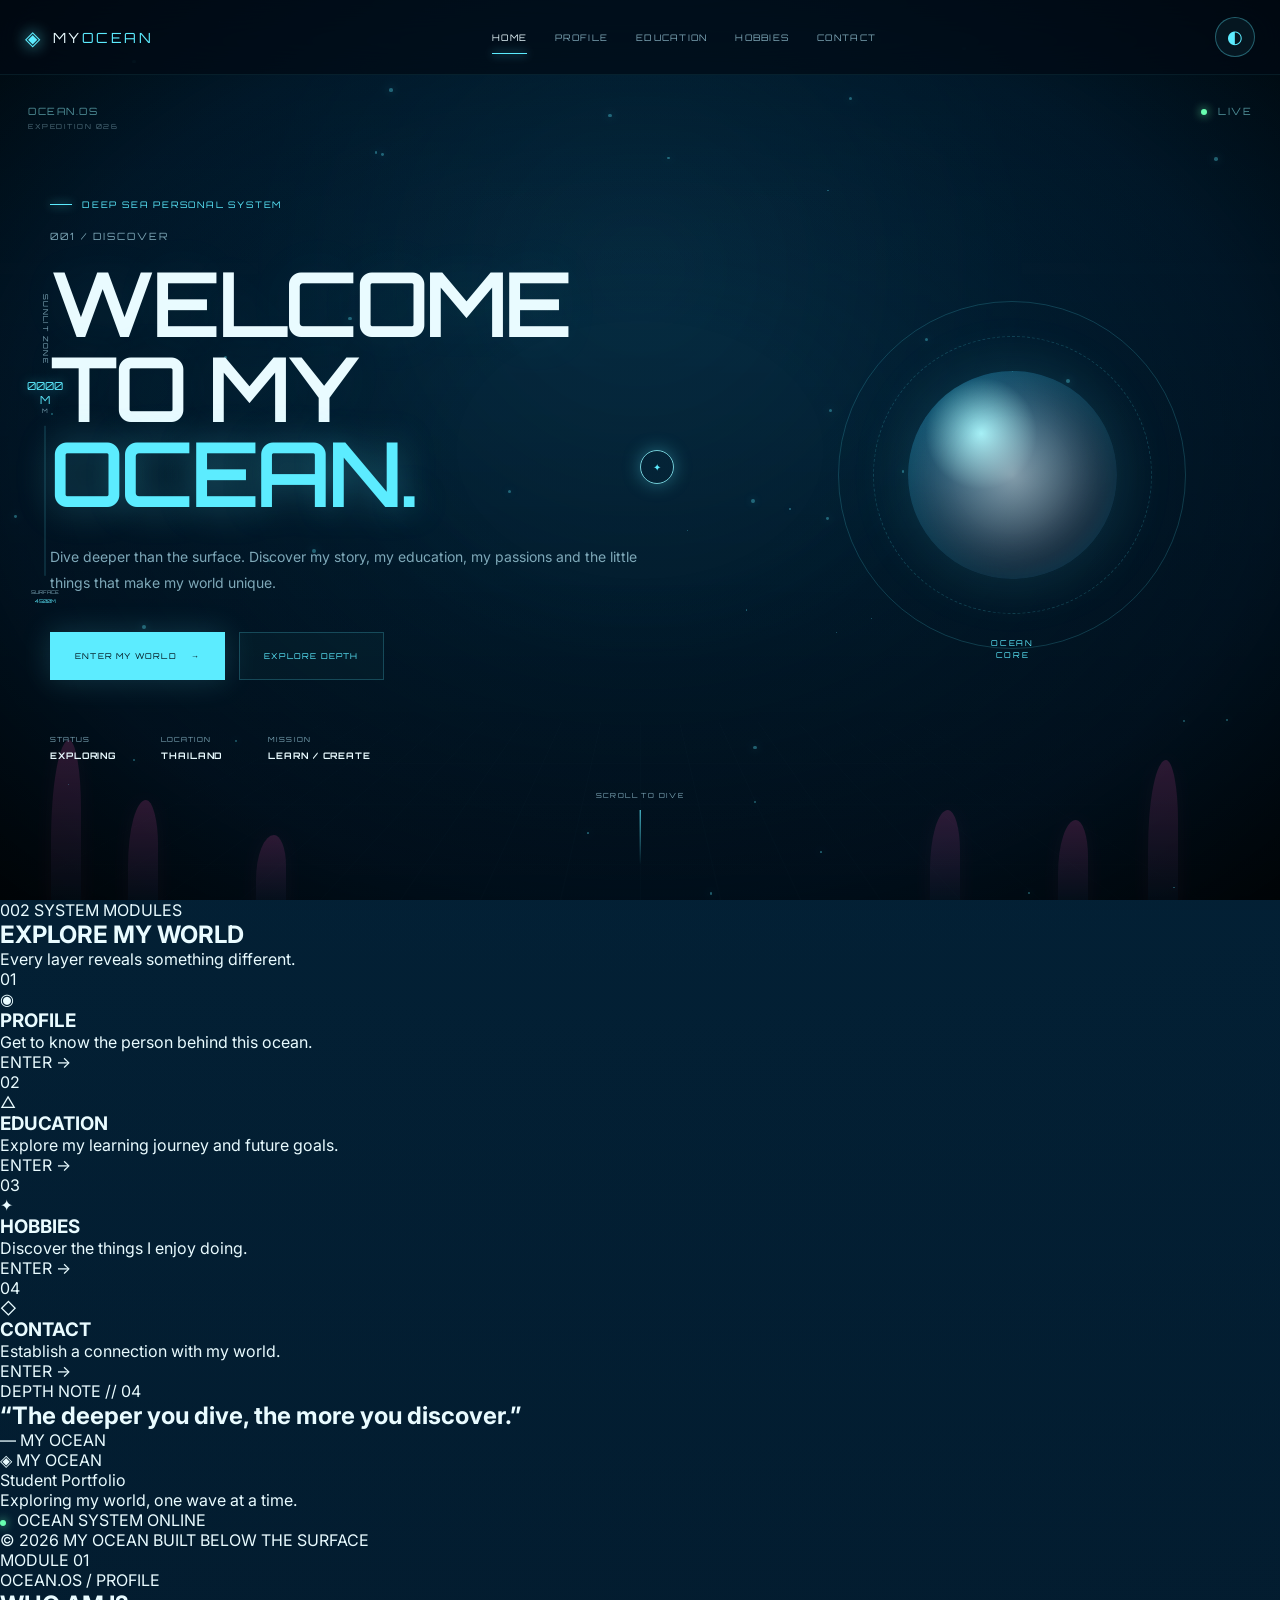
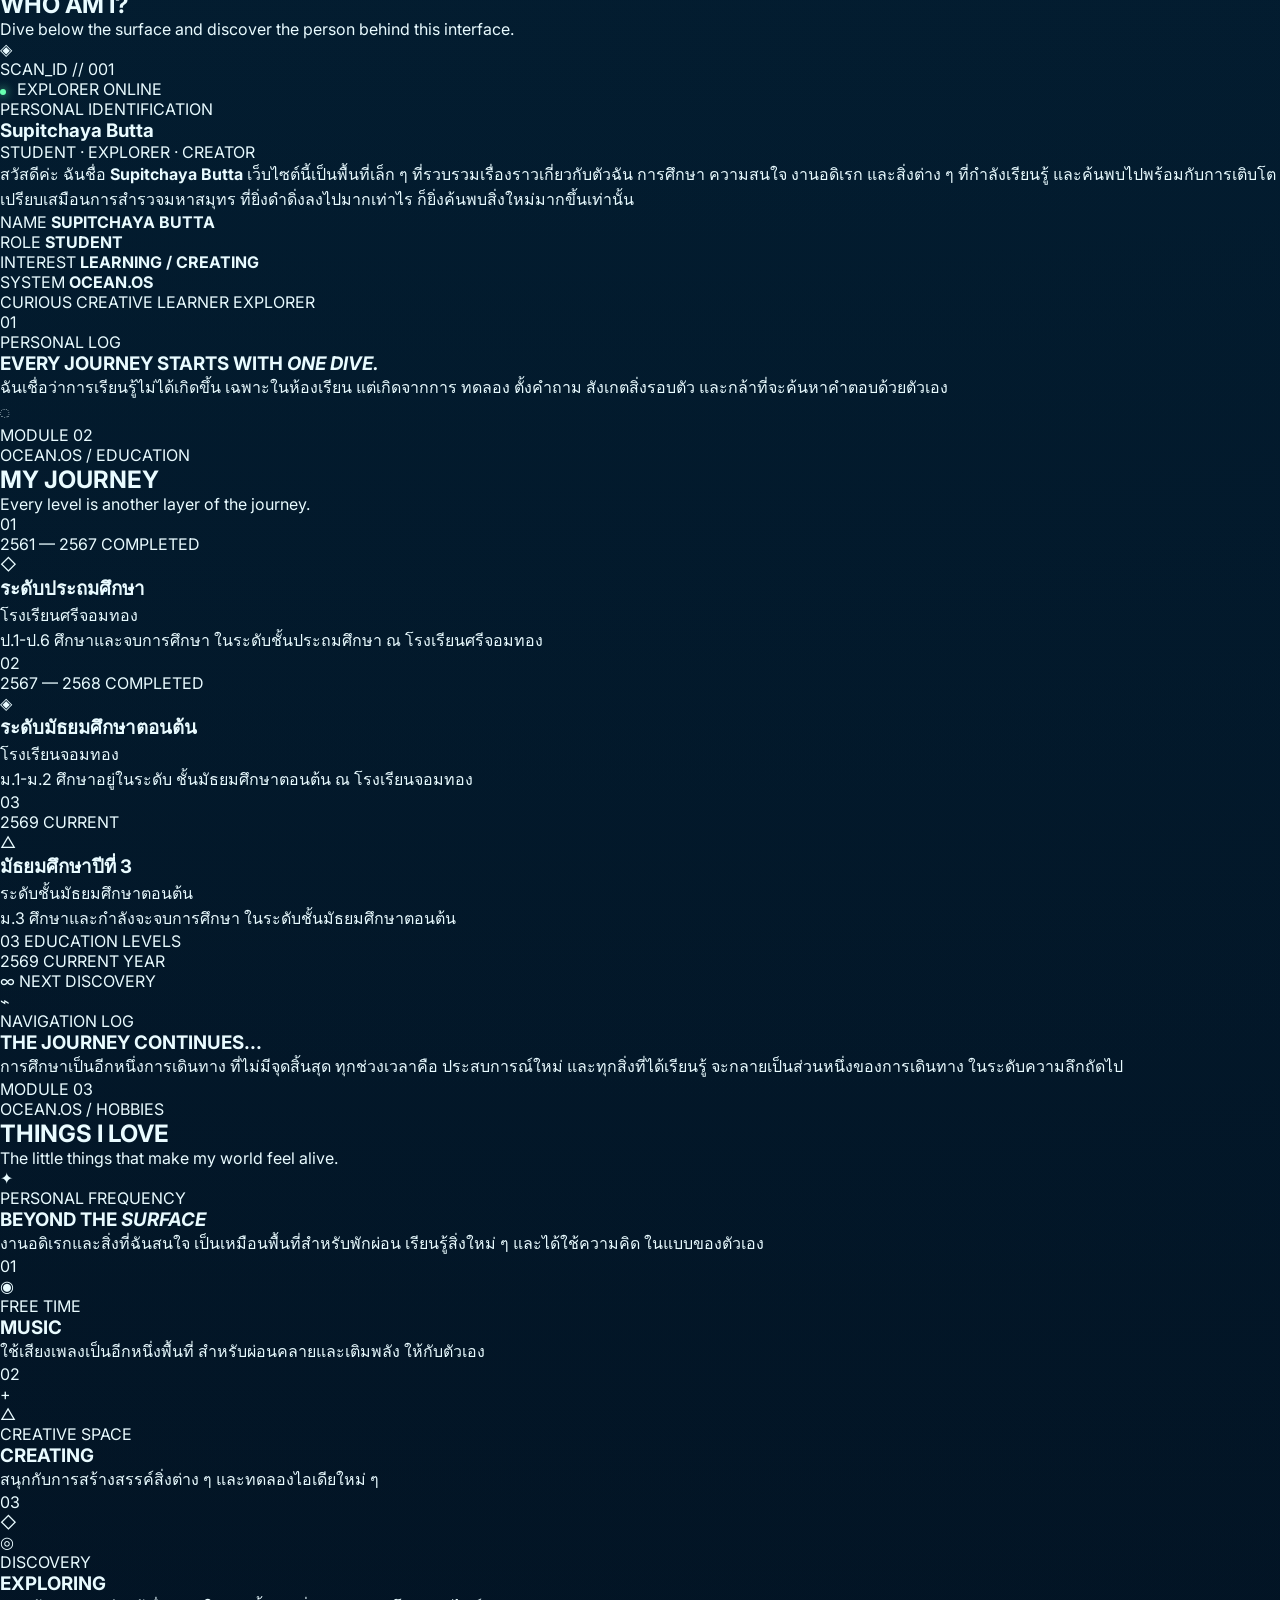
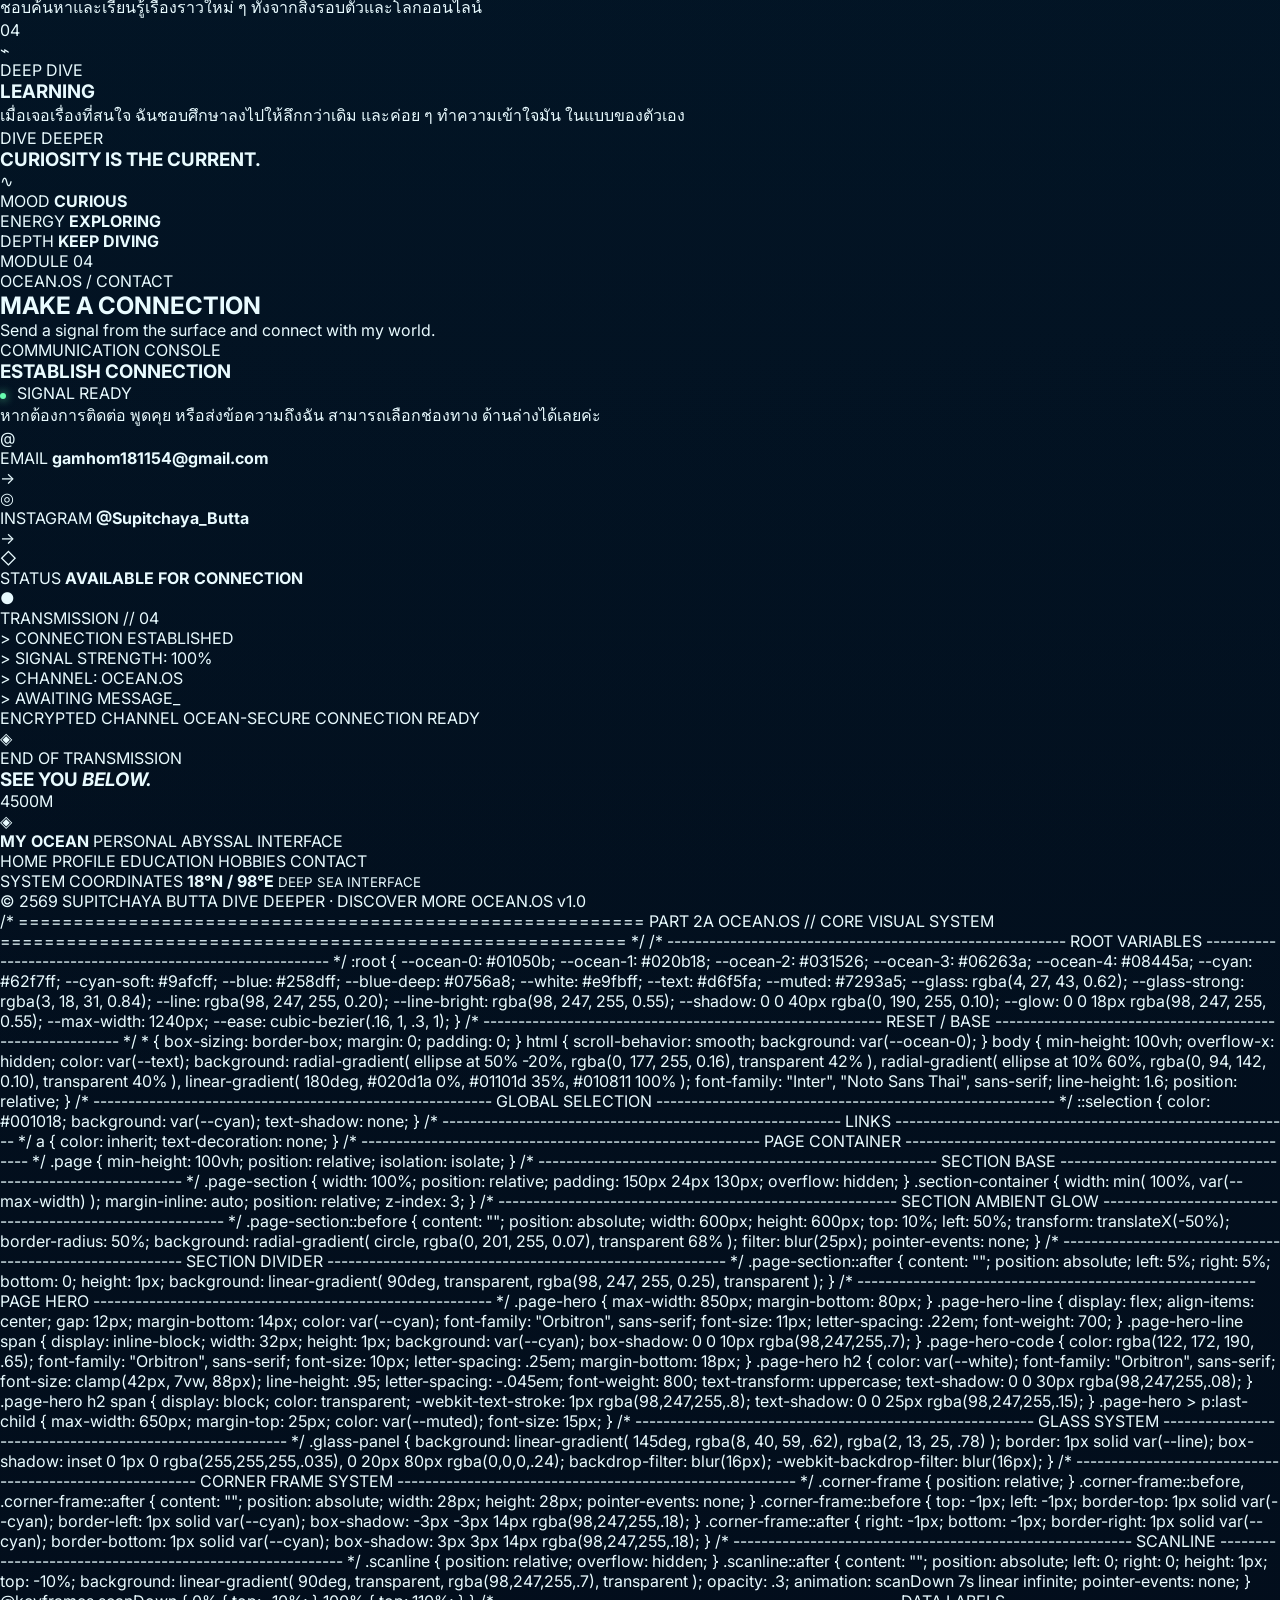
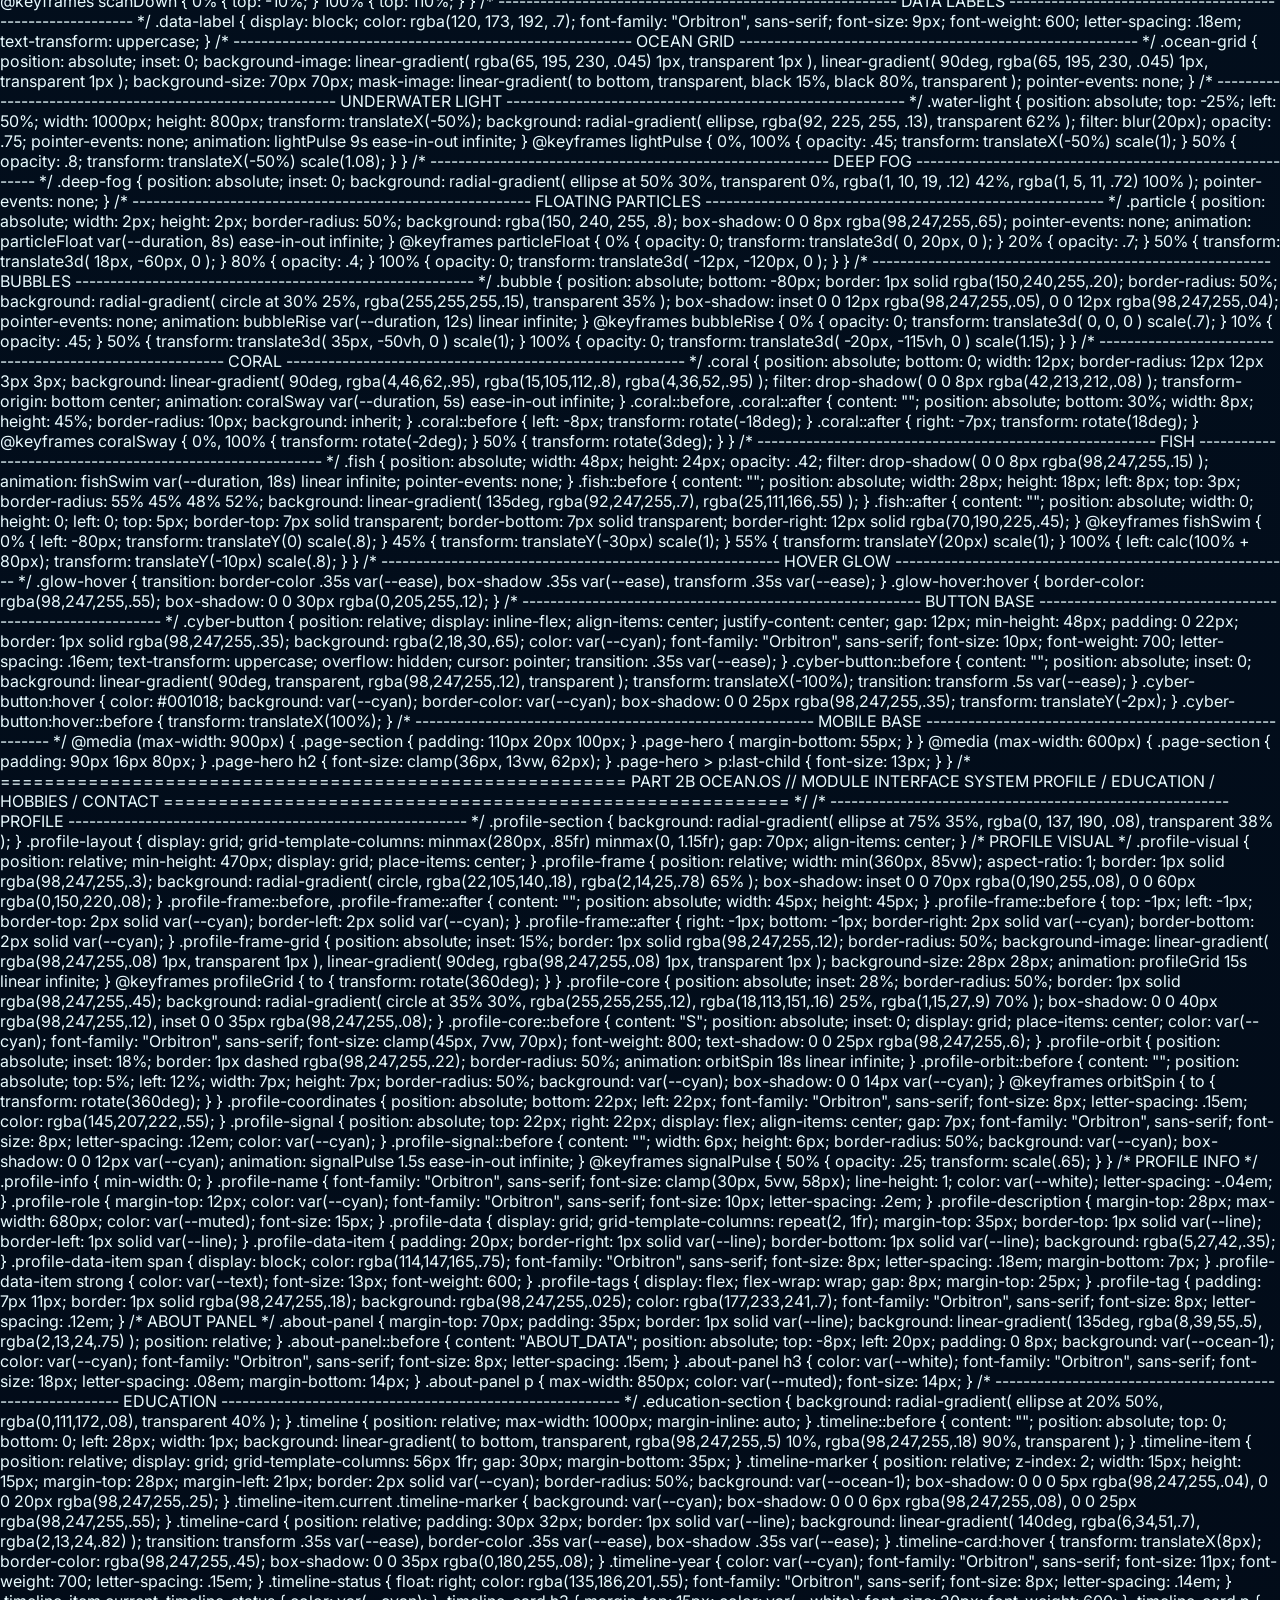
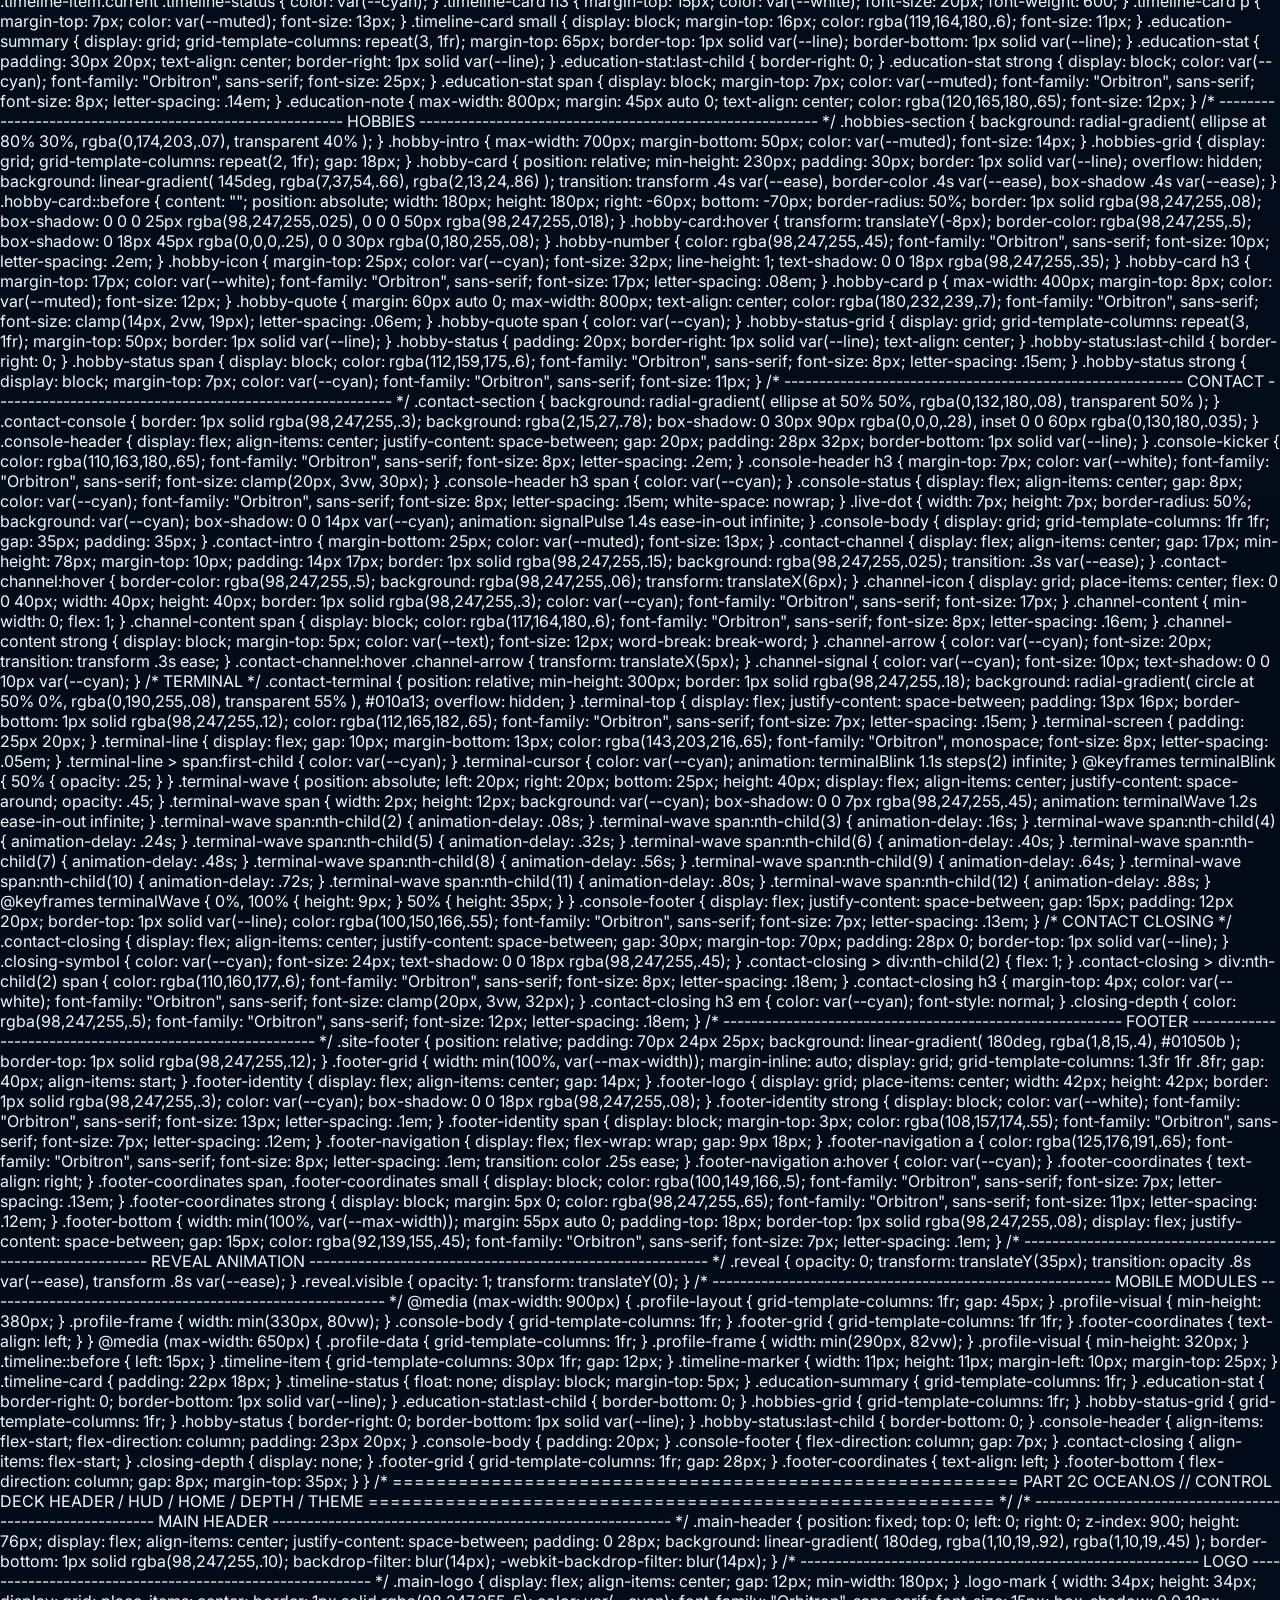
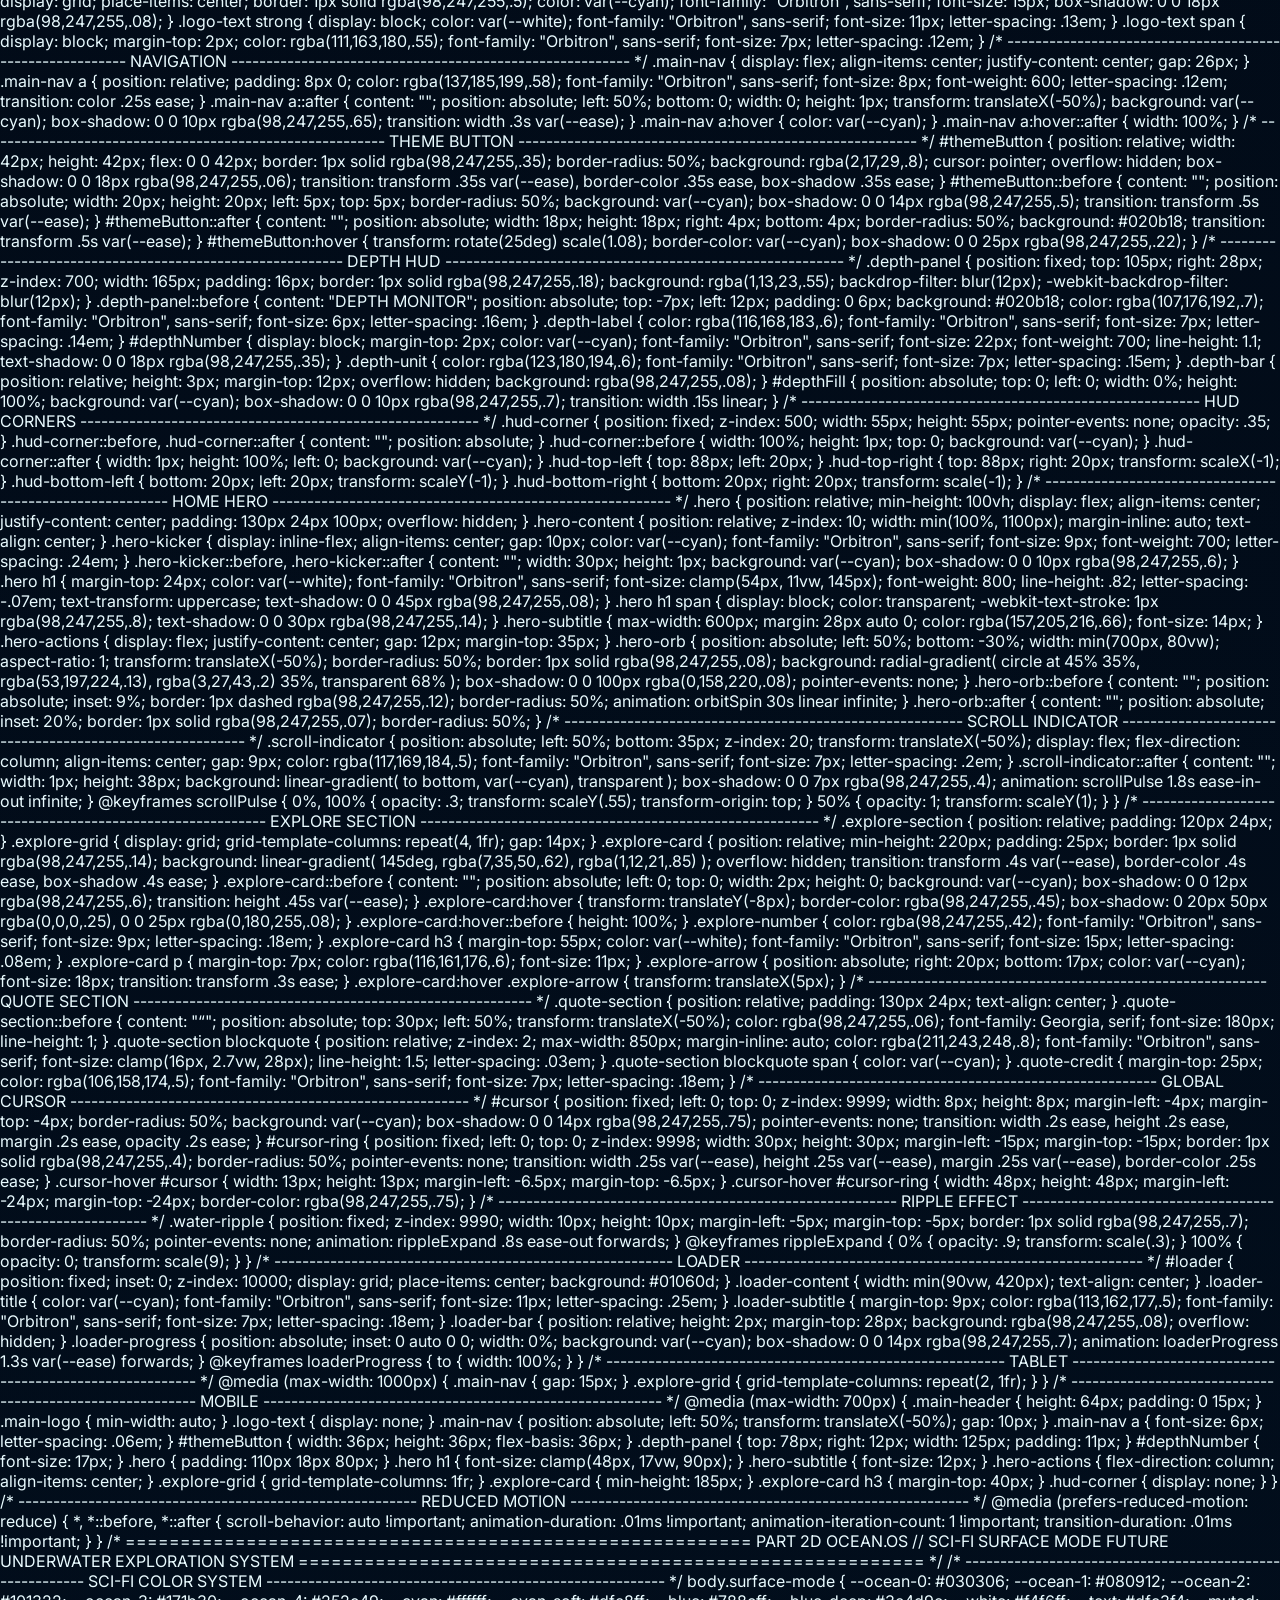
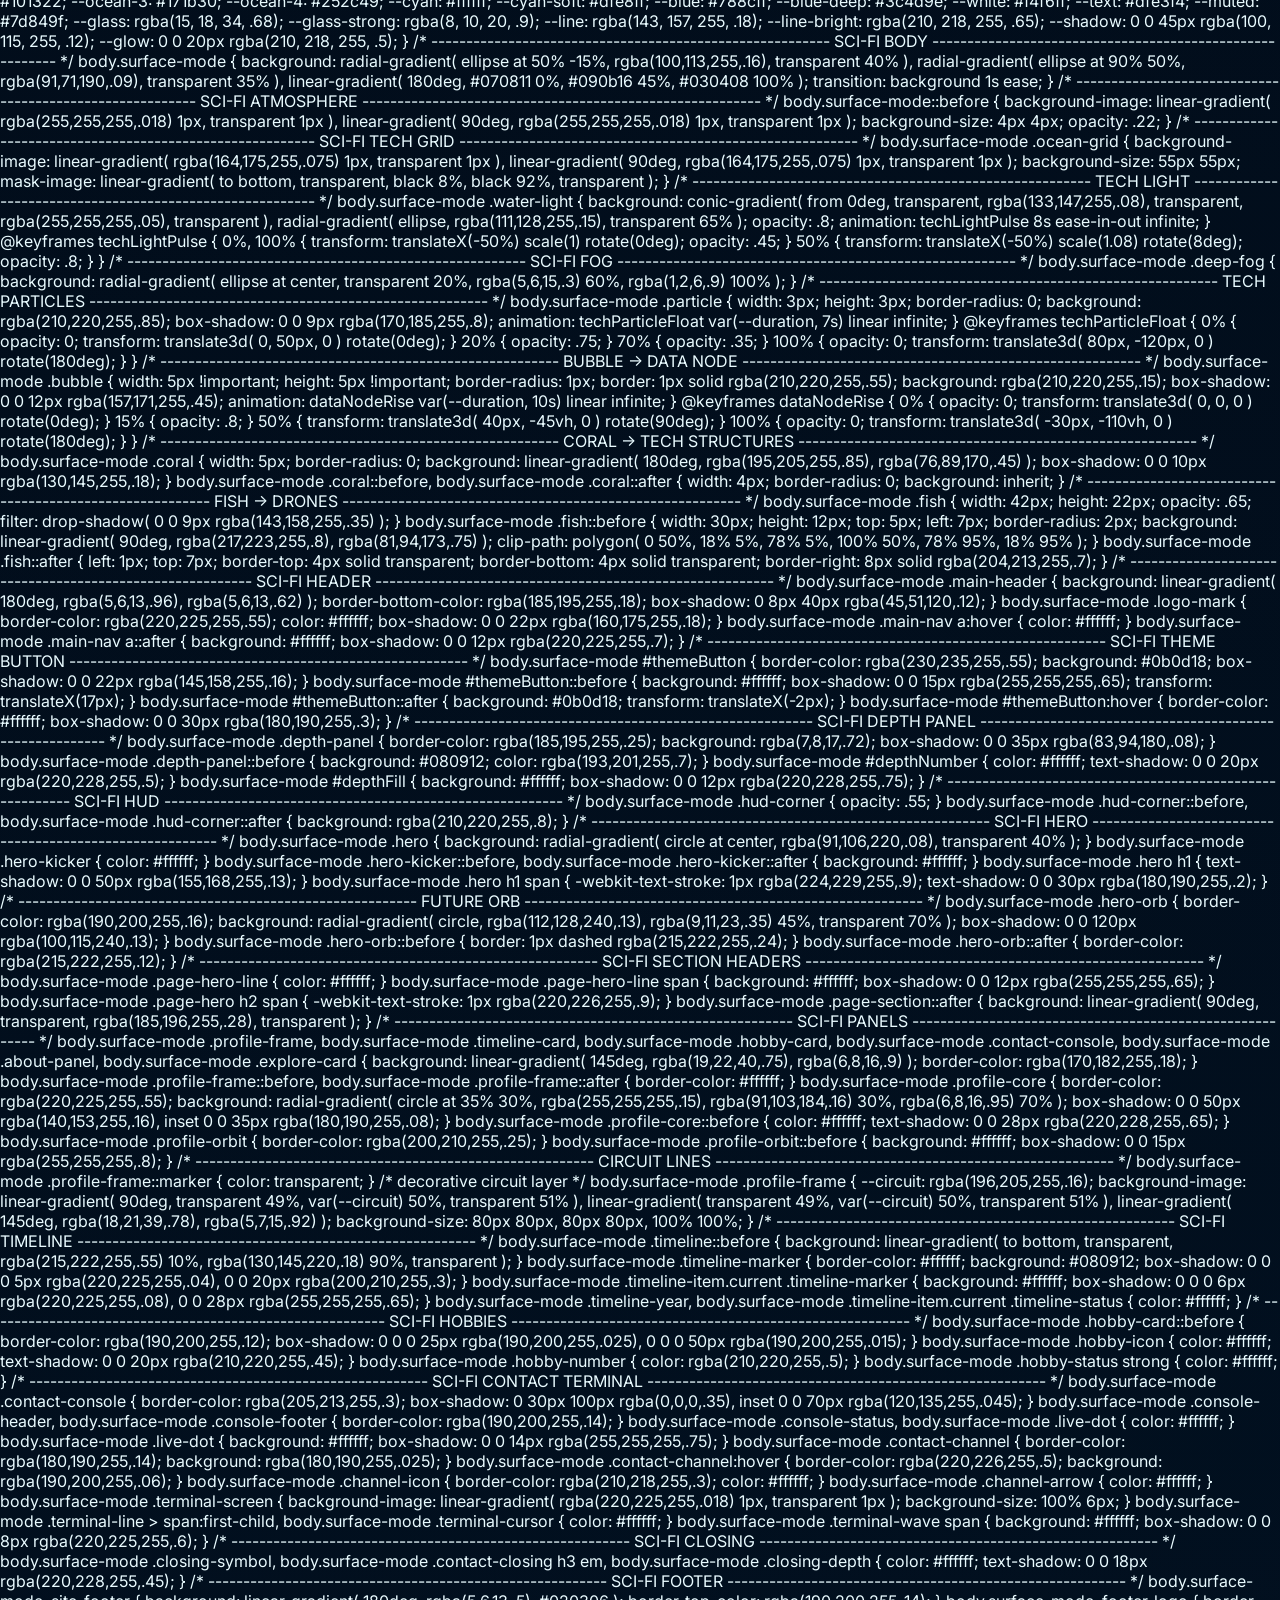
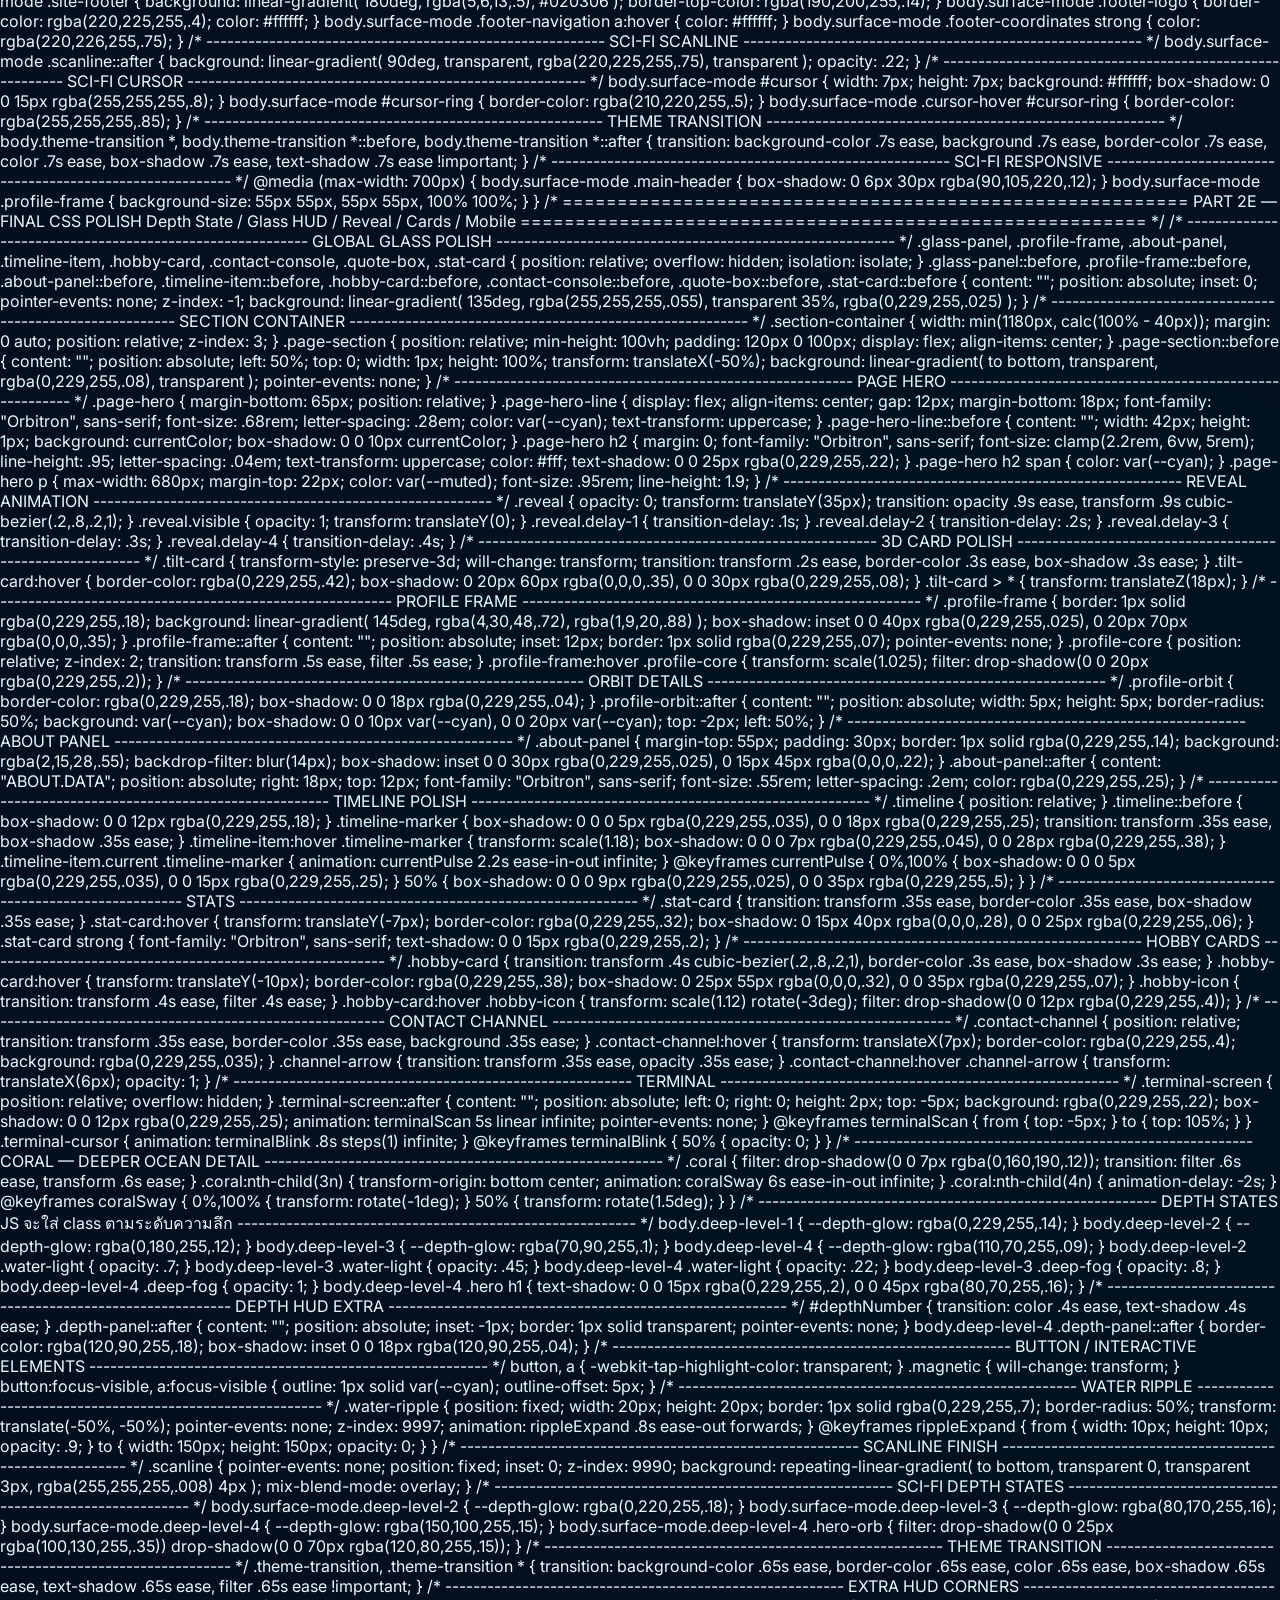
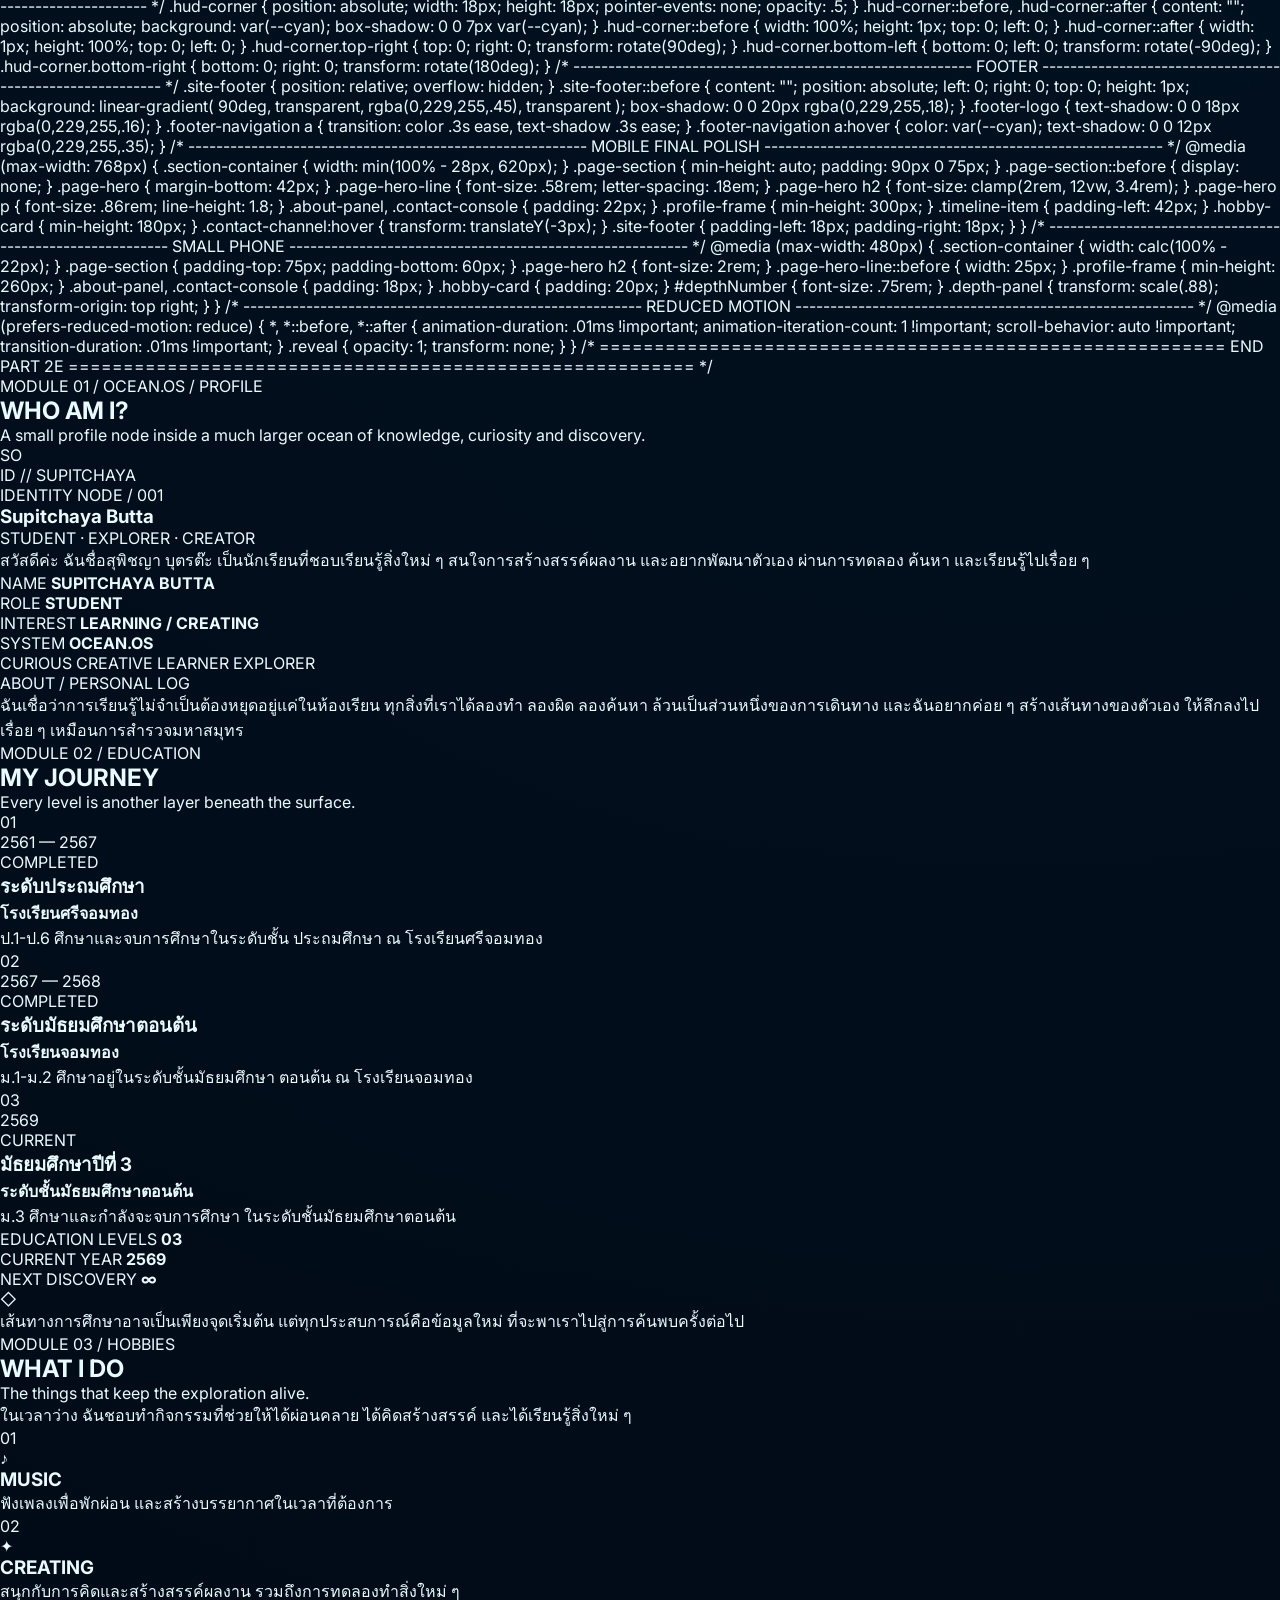
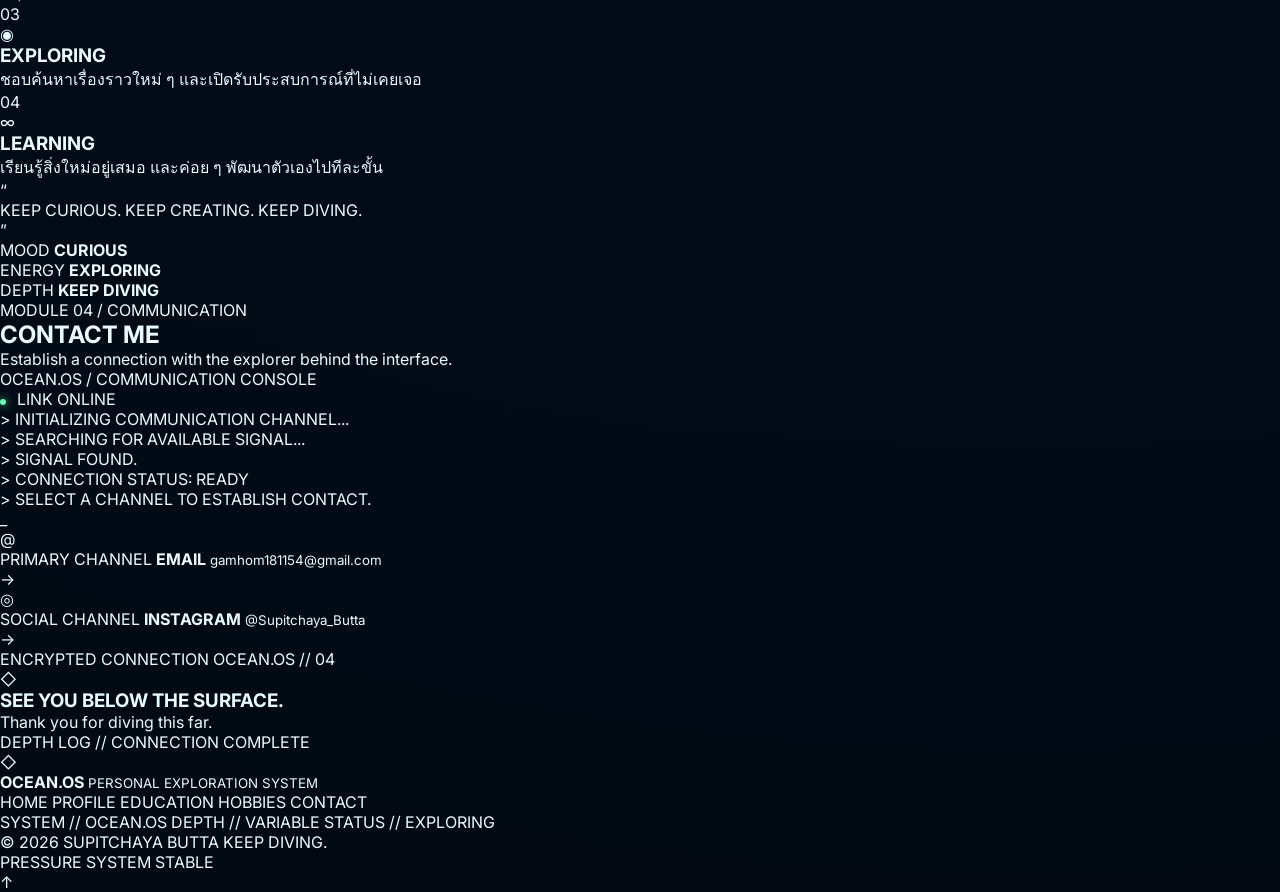
==== commit e271ea56: "Update index.html" ====
--- a/index.html
+++ b/index.html
@@ -13617,7 +13617,72 @@
      <!-- =======================================================
      PART 3G — FINAL HTML CLOSE
      ======================================================= -->
-
+<!-- =======================================================
+     EMERGENCY LOADER FIX
+     ======================================================= -->
+
+<script>
+(function () {
+
+    function fixOceanLoader() {
+
+        /* ซ่อน Loader ทุกตัว */
+        document.querySelectorAll(".loader").forEach(function (loader) {
+            loader.classList.add("loaded");
+        });
+
+        /* ให้หน้า HOME แสดงเป็นค่าเริ่มต้น */
+        var pages = document.querySelectorAll(".page");
+
+        if (pages.length) {
+
+            var hash = window.location.hash.replace("#", "");
+
+            var validPages = [
+                "home",
+                "profile",
+                "education",
+                "hobbies",
+                "contact"
+            ];
+
+            if (!validPages.includes(hash)) {
+                hash = "home";
+            }
+
+            pages.forEach(function (page) {
+                page.classList.toggle(
+                    "active-page",
+                    page.id === "page-" + hash
+                );
+            });
+
+            /* Navigation */
+            document.querySelectorAll(".nav-links a").forEach(function (link) {
+
+                link.classList.toggle(
+                    "active",
+                    link.getAttribute("href") === "#" + hash
+                );
+
+            });
+
+        }
+
+    }
+
+    /* ทำทันที */
+    fixOceanLoader();
+
+    /* กันกรณีหน้าโหลดช้า */
+    window.addEventListener("load", function () {
+        setTimeout(fixOceanLoader, 100);
+        setTimeout(fixOceanLoader, 500);
+        setTimeout(fixOceanLoader, 1500);
+    });
+
+})();
+</script>
 </body>
 </html>
 
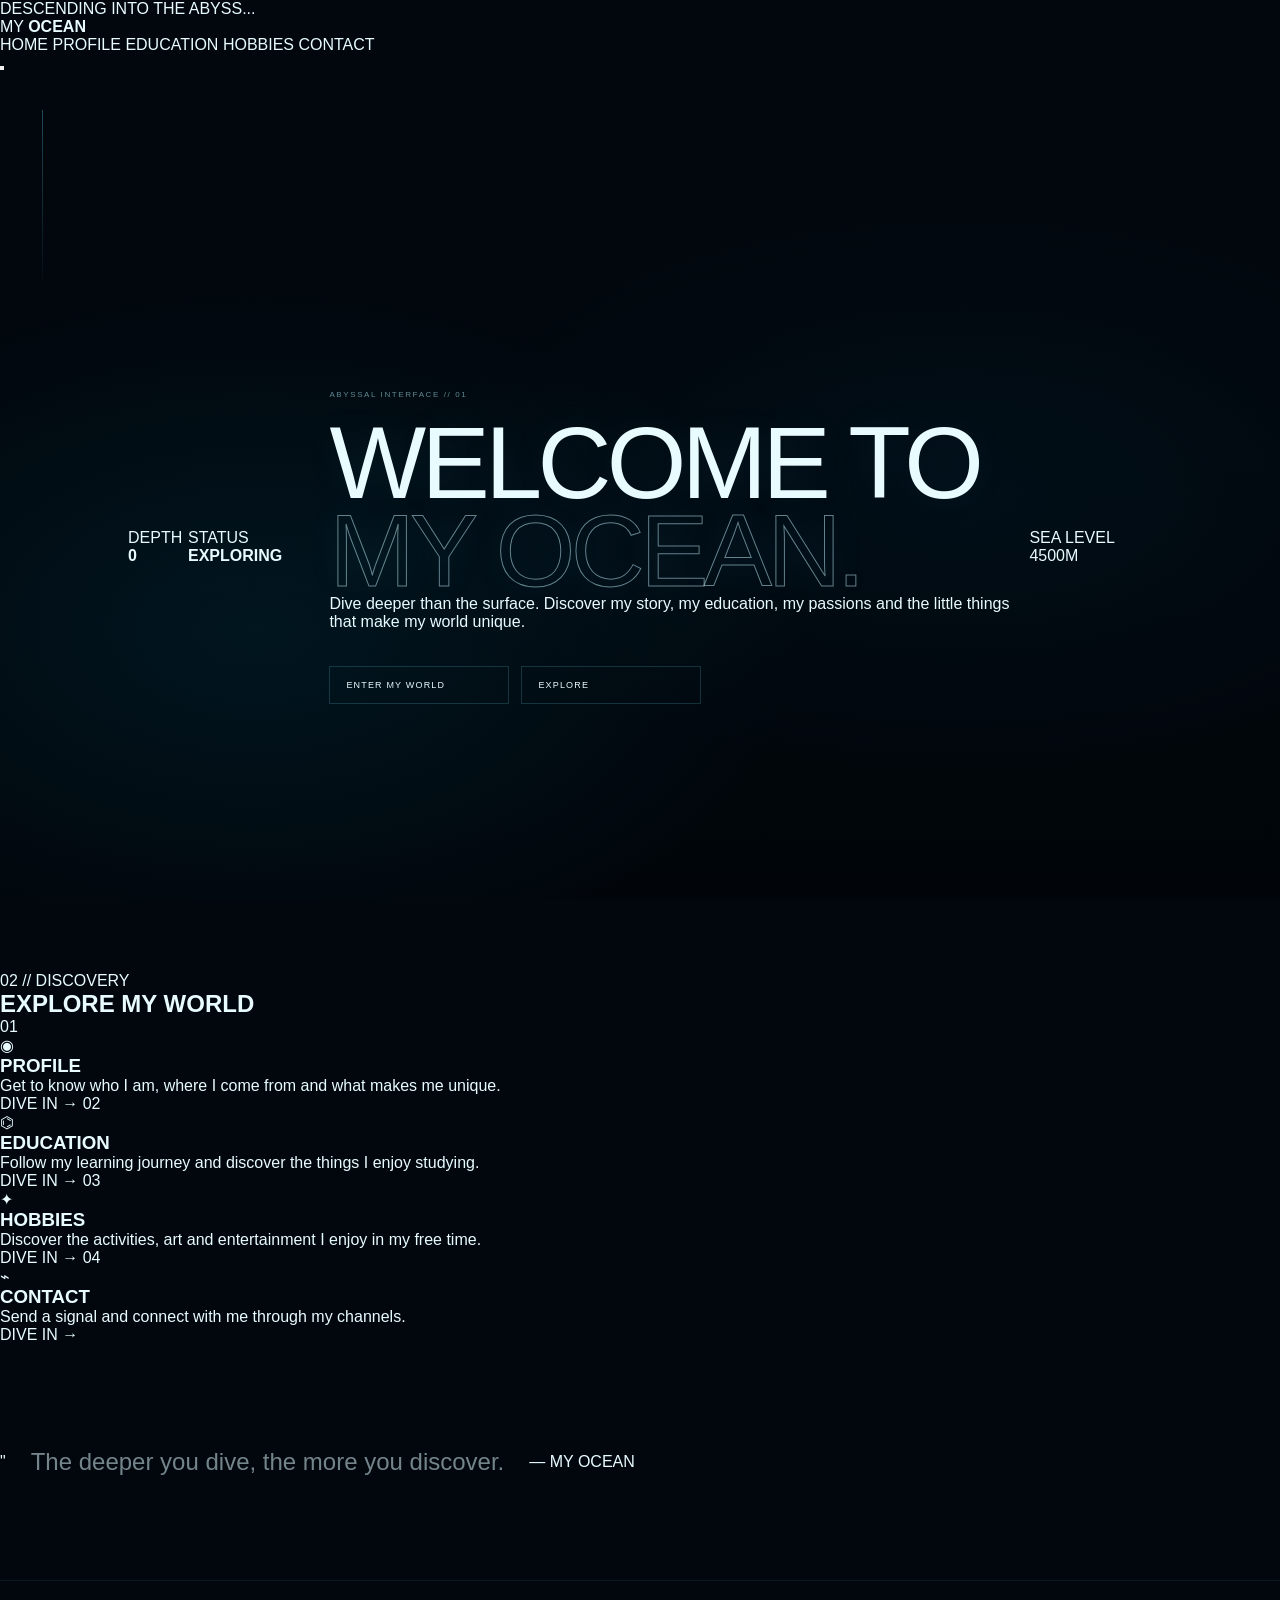
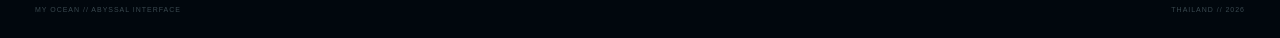
==== commit dec1bff1: "Update index.html" ====
--- a/index.html
+++ b/index.html
@@ -1,1582 +1,81 @@
 <!DOCTYPE html>
 <html lang="th">
 <head>
-<meta charset="UTF-8">
-<meta name="viewport" content="width=device-width, initial-scale=1.0">
-<meta name="theme-color" content="#020b18">
+    <meta charset="UTF-8">
+    <meta name="viewport" content="width=device-width, initial-scale=1.0">
 
-<title>MY OCEAN // ABYSSAL INTERFACE</title>
+    <title>MY OCEAN // HOME</title>
 
-<style>
-
-/* =========================================================
-   MY OCEAN
-   DEEP SEA PERSONAL PORTFOLIO
-   PART 1A — FOUNDATION
-   ========================================================= */
-
-@import url('https://fonts.googleapis.com/css2?family=Inter:wght@300;400;500;600;700&family=Orbitron:wght@400;500;600;700;800&display=swap');
-
-:root {
-    --cyan: #5cecff;
-    --cyan-bright: #8ff7ff;
-    --blue: #168cff;
-    --deep-blue: #062c4a;
-
-    --bg: #020b18;
-    --bg-deep: #01050d;
-    --glass: rgba(3, 20, 36, 0.72);
-
-    --border: rgba(92, 236, 255, 0.22);
-
-    --text: #e9fbff;
-    --muted: #7ea8b8;
-
-    --shadow:
-        0 20px 60px rgba(0, 0, 0, 0.45);
-
-    --glow:
-        0 0 30px rgba(92, 236, 255, 0.25);
-
-    --max-width: 1400px;
-
-    --mouse-x: 50vw;
-    --mouse-y: 50vh;
-    --scroll-depth: 0;
-    --scroll-y: 0px;
-}
-
-/* =========================================================
-   RESET
-   ========================================================= */
-
-* {
-    margin: 0;
-    padding: 0;
-    box-sizing: border-box;
-}
-
-html {
-    scroll-behavior: smooth;
-    background: var(--bg-deep);
-}
-
-body {
-    min-height: 100vh;
-    overflow-x: hidden;
-
-    background:
-        radial-gradient(
-            circle at 50% -10%,
-            rgba(0, 150, 210, 0.16),
-            transparent 35%
-        ),
-        radial-gradient(
-            circle at 80% 80%,
-            rgba(0, 70, 120, 0.16),
-            transparent 40%
-        ),
-        linear-gradient(
-            180deg,
-            #031526 0%,
-            #020b18 45%,
-            #01050d 100%
-        );
-
-    color: var(--text);
-    font-family: 'Inter', sans-serif;
-
-    cursor: none;
-}
-
-/* =========================================================
-   BODY ATMOSPHERE
-   ========================================================= */
-
-body::before {
-    content: "";
-    position: fixed;
-    inset: 0;
-
-    pointer-events: none;
-    z-index: 9990;
-
-    opacity: 0.08;
-
-    background-image:
-        radial-gradient(
-            rgba(255,255,255,0.7) 0.6px,
-            transparent 0.6px
-        );
-
-    background-size: 4px 4px;
-
-    mix-blend-mode: overlay;
-}
-
-/* =========================================================
-   SCROLLBAR
-   ========================================================= */
-
-::-webkit-scrollbar {
-    width: 7px;
-}
-
-::-webkit-scrollbar-track {
-    background: #010811;
-}
-
-::-webkit-scrollbar-thumb {
-    background:
-        linear-gradient(
-            180deg,
-            var(--cyan),
-            var(--blue)
-        );
-
-    border-radius: 20px;
-}
-
-/* =========================================================
-   LINKS
-   ========================================================= */
-
-a {
-    color: inherit;
-    text-decoration: none;
-}
-
-/* =========================================================
-   PAGE
-   ========================================================= */
-
-.page {
-    position: relative;
-    min-height: 100vh;
-    overflow: hidden;
-}
-
-/* =========================================================
-   LOADER
-   ========================================================= */
-
-.loader {
-    position: fixed;
-    inset: 0;
-
-    display: flex;
-    align-items: center;
-    justify-content: center;
-
-    background:
-        radial-gradient(
-            circle,
-            #062d48 0%,
-            #020b18 45%,
-            #01050d 100%
-        );
-
-    z-index: 10000;
-
-    transition:
-        opacity 0.8s ease,
-        visibility 0.8s ease;
-}
-
-.loader.loaded {
-    opacity: 0;
-    visibility: hidden;
-    pointer-events: none;
-}
-
-.loader-core {
-    width: min(420px, 80vw);
-    text-align: center;
-}
-
-.loader-ring {
-    width: 100px;
-    height: 100px;
-
-    margin: 0 auto 28px;
-
-    border-radius: 50%;
-
-    border:
-        1px solid rgba(92,236,255,0.2);
-
-    border-top-color: var(--cyan);
-
-    animation:
-        loaderSpin 1.4s linear infinite;
-
-    box-shadow:
-        0 0 40px rgba(92,236,255,0.18);
-}
-
-.loader-symbol {
-    margin-top: -88px;
-    margin-bottom: 58px;
-
-    font-size: 28px;
-    color: var(--cyan);
-
-    text-shadow:
-        0 0 20px var(--cyan);
-}
-
-.loader-title {
-    font-family: 'Orbitron', sans-serif;
-
-    font-size: 18px;
-    letter-spacing: 0.3em;
-
-    color: var(--text);
-}
-
-.loader-subtitle {
-    margin-top: 10px;
-
-    color: var(--muted);
-
-    font-size: 11px;
-    letter-spacing: 0.15em;
-}
-
-.loader-progress {
-    height: 2px;
-    margin-top: 28px;
-
-    overflow: hidden;
-
-    background: rgba(255,255,255,0.08);
-}
-
-.loader-progress span {
-    display: block;
-    width: 100%;
-    height: 100%;
-
-    transform-origin: left;
-
-    background:
-        linear-gradient(
-            90deg,
-            transparent,
-            var(--cyan),
-            var(--blue)
-        );
-
-    animation:
-        loaderProgress 1.2s ease forwards;
-}
-
-.loader-status {
-    margin-top: 12px;
-
-    font-family: 'Orbitron', sans-serif;
-
-    font-size: 9px;
-    letter-spacing: 0.2em;
-
-    color: var(--cyan);
-}
-
-/* =========================================================
-   CUSTOM CURSOR
-   ========================================================= */
-
-.custom-cursor {
-    position: fixed;
-
-    width: 34px;
-    height: 34px;
-
-    left: 0;
-    top: 0;
-
-    pointer-events: none;
-
-    z-index: 9999;
-}
-
-.cursor-ring {
-    position: absolute;
-    inset: 0;
-
-    border:
-        1px solid rgba(143,247,255,0.8);
-
-    border-radius: 50%;
-
-    box-shadow:
-        0 0 18px rgba(92,236,255,0.35);
-}
-
-.cursor-coral {
-    position: absolute;
-
-    left: 50%;
-    top: 50%;
-
-    transform:
-        translate(-50%, -50%);
-
-    color: var(--cyan);
-
-    font-size: 10px;
-}
-
-.cursor-hover .cursor-ring {
-    transform: scale(1.5);
-
-    border-color: var(--cyan);
-
-    box-shadow:
-        0 0 30px rgba(92,236,255,0.5);
-}
-
-/* =========================================================
-   OCEAN WORLD
-   ========================================================= */
-
-.ocean-world {
-    position: fixed;
-    inset: 0;
-
-    overflow: hidden;
-
-    pointer-events: none;
-
-    z-index: 0;
-
-    background:
-        linear-gradient(
-            180deg,
-            rgba(0,80,120,0.08),
-            transparent 30%,
-            rgba(0,0,0,0.35)
-        );
-}
-
-/* =========================================================
-   WATER LIGHT
-   ========================================================= */
-
-.water-light {
-    position: absolute;
-
-    top: -20%;
-    left: 50%;
-
-    width: 900px;
-    height: 900px;
-
-    transform:
-        translateX(-50%);
-
-    opacity: 0.3;
-
-    background:
-        radial-gradient(
-            ellipse,
-            rgba(89,229,255,0.18),
-            transparent 65%
-        );
-
-    filter: blur(20px);
-
-    animation:
-        waterPulse 8s ease-in-out infinite;
-}
-
-/* =========================================================
-   UNDERWATER GRID
-   ========================================================= */
-
-.underwater-grid {
-    position: absolute;
-    inset: 0;
-
-    opacity: 0.12;
-
-    background-image:
-        linear-gradient(
-            rgba(92,236,255,0.12) 1px,
-            transparent 1px
-        ),
-        linear-gradient(
-            90deg,
-            rgba(92,236,255,0.12) 1px,
-            transparent 1px
-        );
-
-    background-size: 80px 80px;
-
-    transform:
-        perspective(500px)
-        rotateX(55deg)
-        translateY(30%);
-    
-    transform-origin: center bottom;
-}
-
-/* =========================================================
-   DEEP FOG
-   ========================================================= */
-
-.deep-fog {
-    position: absolute;
-    inset: 0;
-
-    background:
-        radial-gradient(
-            ellipse at center,
-            transparent 20%,
-            rgba(0,8,18,0.45) 70%,
-            rgba(0,0,0,0.8) 100%
-        );
-}
-
-/* =========================================================
-   PARTICLES CONTAINER
-   ========================================================= */
-
-.particles,
-.bubbles,
-.fish-school,
-.coral-field {
-    position: absolute;
-    inset: 0;
-}
-
-/* =========================================================
-   PARTICLES
-   ========================================================= */
-
-.particle {
-    position: absolute;
-
-    border-radius: 50%;
-
-    background: var(--cyan);
-
-    opacity: 0.35;
-
-    box-shadow:
-        0 0 8px rgba(92,236,255,0.8);
-
-    animation:
-        particleFloat linear infinite;
-}
-
-/* =========================================================
-   BUBBLES
-   ========================================================= */
-
-.bubble {
-    position: absolute;
-
-    bottom: -50px;
-
-    border:
-        1px solid rgba(143,247,255,0.35);
-
-    border-radius: 50%;
-
-    opacity: 0.45;
-
-    animation:
-        bubbleRise linear infinite;
-}
-
-/* =========================================================
-   FISH
-   ========================================================= */
-
-.fish {
-    position: absolute;
-
-    left: -100px;
-
-    opacity: 0.25;
-
-    filter:
-        drop-shadow(
-            0 0 8px rgba(92,236,255,0.35)
-        );
-
-    animation:
-        fishSwim linear infinite;
-}
-
-/* =========================================================
-   CORAL
-   ========================================================= */
-
-.coral {
-    position: absolute;
-
-    bottom: -10px;
-
-    width: 30px;
-    height: 130px;
-
-    border-radius:
-        60% 40% 10% 10%;
-
-    opacity: 0.35;
-
-    background:
-        linear-gradient(
-            180deg,
-            rgba(255,80,180,0.5),
-            rgba(0,100,150,0.15)
-        );
-
-    filter:
-        blur(0.3px);
-
-    box-shadow:
-        0 0 20px rgba(255,80,180,0.12);
-}
-
-.coral-one {
-    left: 4%;
-    height: 170px;
-}
-
-.coral-two {
-    left: 10%;
-    height: 110px;
-}
-
-.coral-three {
-    right: 8%;
-    height: 150px;
-}
-
-.coral-four {
-    right: 15%;
-    height: 90px;
-}
-
-.coral-five {
-    left: 20%;
-    height: 75px;
-}
-
-.coral-six {
-    right: 25%;
-    height: 100px;
-}
-
-/* =========================================================
-   HUD
-   ========================================================= */
-
-.hud {
-    position: fixed;
-
-    z-index: 20;
-
-    font-family: 'Orbitron', sans-serif;
-
-    font-size: 10px;
-
-    letter-spacing: 0.15em;
-
-    color: rgba(143,247,255,0.55);
-
-    pointer-events: none;
-}
-
-.hud-top-left {
-    top: 105px;
-    left: 28px;
-}
-
-.hud-top-left small {
-    display: block;
-
-    margin-top: 5px;
-
-    font-size: 7px;
-
-    color: rgba(126,168,184,0.6);
-}
-
-.hud-top-right {
-    top: 105px;
-    right: 28px;
-}
-
-.live-dot {
-    display: inline-block;
-
-    width: 6px;
-    height: 6px;
-
-    margin-right: 7px;
-
-    border-radius: 50%;
-
-    background: #68ffb0;
-
-    box-shadow:
-        0 0 10px #68ffb0;
-
-    animation:
-        livePulse 1.5s ease-in-out infinite;
-}
-
-/* =========================================================
-   MAIN HEADER
-   ========================================================= */
-
-.main-header {
-    position: fixed;
-
-    top: 0;
-    left: 0;
-    right: 0;
-
-    z-index: 100;
-
-    border-bottom:
-        1px solid rgba(92,236,255,0.08);
-
-    background:
-        rgba(1,10,20,0.68);
-
-    backdrop-filter:
-        blur(18px);
-
-    -webkit-backdrop-filter:
-        blur(18px);
-}
-
-.navbar {
-    width: min(
-        calc(100% - 50px),
-        var(--max-width)
-    );
-
-    min-height: 74px;
-
-    margin: auto;
-
-    display: flex;
-
-    align-items: center;
-    justify-content: space-between;
-}
-
-.brand {
-    display: flex;
-
-    align-items: center;
-
-    gap: 10px;
-
-    font-family: 'Orbitron', sans-serif;
-
-    font-size: 14px;
-
-    letter-spacing: 0.18em;
-}
-
-.brand-symbol {
-    color: var(--cyan);
-
-    font-size: 20px;
-
-    text-shadow:
-        0 0 15px var(--cyan);
-}
-
-.brand > span:last-child > span {
-    color: var(--cyan);
-}
-
-.nav-links {
-    display: flex;
-
-    align-items: center;
-
-    gap: 28px;
-}
-
-.nav-links a {
-    position: relative;
-
-    padding: 28px 0;
-
-    font-family: 'Orbitron', sans-serif;
-
-    font-size: 9px;
-
-    letter-spacing: 0.14em;
-
-    color: var(--muted);
-
-    transition:
-        color 0.3s ease;
-}
-
-.nav-links a::after {
-    content: "";
-
-    position: absolute;
-
-    left: 0;
-    right: 0;
-    bottom: 17px;
-
-    height: 1px;
-
-    transform:
-        scaleX(0);
-
-    background: var(--cyan);
-
-    box-shadow:
-        0 0 10px var(--cyan);
-
-    transition:
-        transform 0.3s ease;
-}
-
-.nav-links a:hover,
-.nav-links a.active {
-    color: var(--text);
-}
-
-.nav-links a:hover::after,
-.nav-links a.active::after {
-    transform:
-        scaleX(1);
-}
-
-/* =========================================================
-   THEME BUTTON
-   ========================================================= */
-
-.theme-button {
-    width: 40px;
-    height: 40px;
-
-    border:
-        1px solid rgba(92,236,255,0.35);
-
-    border-radius: 50%;
-
-    background:
-        rgba(92,236,255,0.06);
-
-    color: var(--cyan);
-
-    font-size: 18px;
-
-    cursor: none;
-
-    transition:
-        0.35s ease;
-}
-
-.theme-button:hover {
-    transform:
-        rotate(180deg)
-        scale(1.08);
-
-    background:
-        rgba(92,236,255,0.15);
-
-    box-shadow:
-        0 0 25px rgba(92,236,255,0.25);
-}
-
-/* =========================================================
-   DEPTH PANEL
-   ========================================================= */
-
-.depth-panel {
-    position: fixed;
-
-    left: 24px;
-    top: 50%;
-
-    transform:
-        translateY(-50%);
-
-    z-index: 50;
-
-    width: 42px;
-
-    text-align: center;
-
-    pointer-events: none;
-}
-
-.depth-label {
-    font-family: 'Orbitron', sans-serif;
-
-    font-size: 7px;
-
-    letter-spacing: 0.2em;
-
-    color: var(--muted);
-
-    writing-mode:
-        vertical-rl;
-
-    margin: 0 auto 15px;
-}
-
-.depth-number {
-    font-family: 'Orbitron', sans-serif;
-
-    font-size: 11px;
-
-    color: var(--cyan);
-
-    text-shadow:
-        0 0 12px rgba(92,236,255,0.45);
-}
-
-.depth-number small {
-    display: block;
-
-    font-size: 6px;
-
-    color: var(--muted);
-}
-
-.depth-line {
-    position: relative;
-
-    width: 2px;
-    height: 150px;
-
-    margin: 12px auto;
-
-    background:
-        rgba(92,236,255,0.12);
-}
-
-.depth-line span {
-    position: absolute;
-
-    left: 0;
-    bottom: 0;
-
-    width: 100%;
-    height: 0;
-
-    background:
-        linear-gradient(
-            180deg,
-            var(--blue),
-            var(--cyan)
-        );
-
-    box-shadow:
-        0 0 12px rgba(92,236,255,0.5);
-
-    transition:
-        height 0.2s linear;
-}
-
-.depth-range {
-    font-family: 'Orbitron', sans-serif;
-
-    font-size: 5px;
-
-    line-height: 1.8;
-
-    color: var(--muted);
-}
-
-.depth-range span {
-    color: var(--cyan);
-}
-
-/* =========================================================
-   MAIN
-   ========================================================= */
-
-main {
-    position: relative;
-
-    z-index: 5;
-}
-
-/* =========================================================
-   HERO
-   ========================================================= */
-
-.hero {
-    position: relative;
-
-    min-height: 100vh;
-
-    width: min(
-        calc(100% - 100px),
-        var(--max-width)
-    );
-
-    margin: auto;
-
-    display: flex;
-
-    align-items: center;
-
-    justify-content: space-between;
-
-    padding:
-        130px 0 80px;
-}
-
-.hero-content {
-    width: 58%;
-
-    position: relative;
-
-    z-index: 2;
-}
-
-.system-tag {
-    display: inline-flex;
-
-    align-items: center;
-
-    gap: 10px;
-
-    margin-bottom: 20px;
-
-    font-family: 'Orbitron', sans-serif;
-
-    font-size: 9px;
-
-    letter-spacing: 0.2em;
-
-    color: var(--cyan);
-
-    text-transform: uppercase;
-}
-
-.system-tag span {
-    width: 22px;
-    height: 1px;
-
-    background: var(--cyan);
-
-    box-shadow:
-        0 0 10px var(--cyan);
-}
-
-.hero-index {
-    margin-bottom: 18px;
-
-    font-family: 'Orbitron', sans-serif;
-
-    font-size: 10px;
-
-    letter-spacing: 0.2em;
-
-    color: var(--muted);
-}
-
-.hero h1 {
-    font-family: 'Orbitron', sans-serif;
-
-    font-size:
-        clamp(42px, 7vw, 100px);
-
-    line-height: 0.95;
-
-    letter-spacing: -0.04em;
-
-    font-weight: 600;
-
-    text-shadow:
-        0 0 50px rgba(92,236,255,0.08);
-}
-
-.hero h1 span {
-    color: var(--cyan);
-
-    text-shadow:
-        0 0 35px rgba(92,236,255,0.35);
-}
-
-.hero-description {
-    max-width: 620px;
-
-    margin-top: 28px;
-
-    color: var(--muted);
-
-    font-size: 14px;
-
-    line-height: 1.9;
-}
-
-.hero-buttons {
-    display: flex;
-
-    gap: 14px;
-
-    margin-top: 35px;
-}
-
-.btn {
-    display: inline-flex;
-
-    align-items: center;
-    justify-content: center;
-
-    gap: 14px;
-
-    min-height: 48px;
-
-    padding:
-        0 24px;
-
-    border: 1px solid var(--border);
-
-    font-family: 'Orbitron', sans-serif;
-
-    font-size: 8px;
-
-    letter-spacing: 0.15em;
-
-    transition:
-        0.3s ease;
-}
-
-.btn-primary {
-    color: #001018;
-
-    background: var(--cyan);
-
-    border-color: var(--cyan);
-
-    box-shadow:
-        0 0 30px rgba(92,236,255,0.18);
-}
-
-.btn-primary:hover {
-    box-shadow:
-        0 0 40px rgba(92,236,255,0.35);
-
-    transform:
-        translateY(-2px);
-}
-
-.btn-ghost {
-    color: var(--cyan);
-
-    background:
-        rgba(92,236,255,0.03);
-}
-
-.btn-ghost:hover {
-    background:
-        rgba(92,236,255,0.1);
-
-    border-color:
-        rgba(92,236,255,0.5);
-}
-
-.hero-data {
-    display: flex;
-
-    gap: 45px;
-
-    margin-top: 55px;
-}
-
-.hero-data div {
-    display: flex;
-
-    flex-direction: column;
-
-    gap: 6px;
-}
-
-.hero-data small {
-    font-family: 'Orbitron', sans-serif;
-
-    font-size: 7px;
-
-    letter-spacing: 0.15em;
-
-    color: var(--muted);
-}
-
-.hero-data strong {
-    font-family: 'Orbitron', sans-serif;
-
-    font-size: 9px;
-
-    letter-spacing: 0.1em;
-
-    color: var(--text);
-}
-
-/* =========================================================
-   HERO ORB
-   ========================================================= */
-
-.hero-orb {
-    position: relative;
-
-    width:
-        clamp(280px, 34vw, 500px);
-
-    height:
-        clamp(280px, 34vw, 500px);
-
-    display: flex;
-
-    align-items: center;
-    justify-content: center;
-}
-
-.orb-ring {
-    position: absolute;
-
-    inset: 10%;
-
-    border:
-        1px solid rgba(92,236,255,0.18);
-
-    border-radius: 50%;
-}
-
-.orb-ring-one {
-    animation:
-        orbRotate 16s linear infinite;
-}
-
-.orb-ring-two {
-    inset: 18%;
-
-    border-style: dashed;
-
-    animation:
-        orbRotateReverse 24s linear infinite;
-}
-
-.orb-core {
-    width: 48%;
-    height: 48%;
-
-    border-radius: 50%;
-
-    position: relative;
-
-    overflow: hidden;
-
-    background:
-        radial-gradient(
-            circle at 35% 30%,
-            rgba(143,247,255,0.95),
-            rgba(18,120,170,0.35) 28%,
-            rgba(0,20,40,0.9) 70%
-        );
-
-    box-shadow:
-        inset 0 0 40px rgba(92,236,255,0.25),
-        0 0 60px rgba(92,236,255,0.15);
-}
-
-.orb-light {
-    position: absolute;
-
-    inset: -30%;
-
-    background:
-        radial-gradient(
-            ellipse at center,
-            rgba(255,255,255,0.5),
-            transparent 45%
-        );
-
-    animation:
-        orbLight 5s ease-in-out infinite;
-}
-
-.orb-label {
-    position: absolute;
-
-    bottom: 7%;
-
-    text-align: center;
-
-    font-family: 'Orbitron', sans-serif;
-
-    font-size: 8px;
-
-    line-height: 1.6;
-
-    letter-spacing: 0.2em;
-
-    color: var(--cyan);
-}
-
-/* =========================================================
-   SCROLL INDICATOR
-   ========================================================= */
-
-.scroll-indicator {
-    position: absolute;
-
-    left: 50%;
-    bottom: 35px;
-
-    transform:
-        translateX(-50%);
-
-    display: flex;
-
-    flex-direction: column;
-
-    align-items: center;
-
-    gap: 10px;
-
-    font-family: 'Orbitron', sans-serif;
-
-    font-size: 7px;
-
-    letter-spacing: 0.2em;
-
-    color: var(--muted);
-}
-
-.scroll-line {
-    width: 1px;
-    height: 55px;
-
-    background:
-        linear-gradient(
-            180deg,
-            var(--cyan),
-            transparent
-        );
-
-    animation:
-        scrollLine 1.8s ease-in-out infinite;
-}
-
-/* =========================================================
-   KEYFRAMES
-   ========================================================= */
-
-@keyframes loaderSpin {
-    to {
-        transform: rotate(360deg);
-    }
-}
-
-@keyframes loaderProgress {
-    from {
-        transform: scaleX(0);
-    }
-
-    to {
-        transform: scaleX(1);
-    }
-}
-
-@keyframes waterPulse {
-    0%, 100% {
-        transform:
-            translateX(-50%)
-            scale(1);
-        opacity: 0.25;
-    }
-
-    50% {
-        transform:
-            translateX(-50%)
-            scale(1.12);
-        opacity: 0.4;
-    }
-}
-
-@keyframes particleFloat {
-    0% {
-        transform:
-            translateY(110vh)
-            translateX(0);
-        opacity: 0;
-    }
-
-    15% {
-        opacity: 0.35;
-    }
-
-    85% {
-        opacity: 0.35;
-    }
-
-    100% {
-        transform:
-            translateY(-10vh)
-            translateX(50px);
-        opacity: 0;
-    }
-}
-
-@keyframes bubbleRise {
-    from {
-        transform:
-            translateY(0)
-            translateX(0)
-        scale(0.8);
-
-        opacity: 0;
-    }
-
-    15% {
-        opacity: 0.4;
-    }
-
-    100% {
-        transform:
-            translateY(-115vh)
-            translateX(40px)
-            scale(1.2);
-
-        opacity: 0;
-    }
-}
-
-@keyframes fishSwim {
-    from {
-        transform:
-            translateX(-120px);
-    }
-
-    to {
-        transform:
-            translateX(110vw);
-    }
-}
-
-@keyframes orbRotate {
-    to {
-        transform: rotate(360deg);
-    }
-}
-
-@keyframes orbRotateReverse {
-    to {
-        transform: rotate(-360deg);
-    }
-}
-
-@keyframes orbLight {
-    0%, 100% {
-        transform:
-            translate(-10%, -10%);
-    }
-
-    50% {
-        transform:
-            translate(10%, 10%);
-    }
-}
-
-@keyframes scrollLine {
-    0%, 100% {
-        opacity: 0.3;
-        transform: scaleY(0.5);
-        transform-origin: top;
-    }
-
-    50% {
-        opacity: 1;
-        transform: scaleY(1);
-        transform-origin: top;
-    }
-}
-
-@keyframes livePulse {
-    0%, 100% {
-        opacity: 0.5;
-    }
-
-    50% {
-        opacity: 1;
-    }
-}
-
-</style>
+    <link rel="stylesheet" href="style.css">
+    <script src="script.js" defer></script>
 </head>
 
-<body>
+<body class="home-page">
 
-<div class="page" id="page-home">
-
-    <div class="loader">
-        <div class="loader-core">
-
-            <div class="loader-ring"></div>
-
-            <div class="loader-symbol">
-                ◈
-            </div>
-
-            <div class="loader-title">
-                MY OCEAN
-            </div>
-
-            <div class="loader-subtitle">
-                INITIALIZING ABYSSAL INTERFACE
-            </div>
-
-            <div class="loader-progress">
-                <span></span>
-            </div>
-
-            <div class="loader-status">
-                SYSTEM ONLINE
-            </div>
-
-        </div>
+    <div id="loader">
+        <div class="loader-ring"></div>
+        <div class="loader-text">DESCENDING INTO THE ABYSS...</div>
     </div>
 
-    <div class="custom-cursor">
-        <div class="cursor-ring"></div>
-        <div class="cursor-coral">✦</div>
+    <div class="cursor"></div>
+    <div class="cursor-dot"></div>
+
+    <div class="ocean-bg">
+        <div class="light-rays"></div>
+        <div class="marine-snow"></div>
+        <div class="deep-fog"></div>
+        <div class="bubble-field"></div>
+        <div class="particle-field"></div>
+        <div class="bioluminescence"></div>
     </div>
 
-    <div class="ocean-world">
+    <header class="site-header">
 
-        <div class="water-light"></div>
-        <div class="underwater-grid"></div>
-        <div class="deep-fog"></div>
+        <a href="index.html" class="logo">
+            <span>MY</span>
+            <strong>OCEAN</strong>
+        </a>
 
-        <div class="particles"></div>
-        <div class="bubbles"></div>
-        <div class="fish-school"></div>
+        <nav class="main-nav">
+            <a href="index.html" class="active">HOME</a>
+            <a href="profile.html">PROFILE</a>
+            <a href="education.html">EDUCATION</a>
+            <a href="hobbies.html">HOBBIES</a>
+            <a href="contact.html">CONTACT</a>
+        </nav>
 
-        <div class="coral-field">
-            <div class="coral coral-one"></div>
-            <div class="coral coral-two"></div>
-            <div class="coral coral-three"></div>
-            <div class="coral coral-four"></div>
-            <div class="coral coral-five"></div>
-            <div class="coral coral-six"></div>
-        </div>
-
-    </div>
-
-    <div class="hud hud-top-left">
-        <span>OCEAN.OS</span>
-        <small>EXPEDITION 026</small>
-    </div>
-
-    <div class="hud hud-top-right">
-        <span class="live-dot"></span>
-        LIVE
-    </div>
-
-    <header class="main-header">
-
-        <nav class="navbar">
-
-            <a href="#home" class="brand">
-                <span class="brand-symbol">◈</span>
-
-                <span>
-                    MY<span>OCEAN</span>
-                </span>
-            </a>
-
-            <div class="nav-links">
-
-                <a href="#home" class="active">
-                    HOME
-                </a>
-
-                <a href="#profile">
-                    PROFILE
-                </a>
-
-                <a href="#education">
-                    EDUCATION
-                </a>
-
-                <a href="#hobbies">
-                    HOBBIES
-                </a>
-
-                <a href="#contact">
-                    CONTACT
-                </a>
-
-            </div>
-
-            <button
-                class="theme-button"
-                id="themeButton"
-                type="button"
-            >
-                ◐
-            </button>
-
-        </nav>
+        <button id="themeButton" class="theme-button" aria-label="Switch mode">
+            <span></span>
+        </button>
 
     </header>
 
-    <aside class="depth-panel">
-
-        <div class="depth-label">
-            DEPTH
-        </div>
-
-        <div class="depth-number">
-            <span id="depthNumber">0</span>
-            <small>M</small>
-        </div>
-
-        <div class="depth-line">
-            <span id="depthFill"></span>
-        </div>
-
-        <div class="depth-range">
-            SURFACE
-            <span>4500M</span>
-        </div>
-
-    </aside>
-
     <main>
 
-        <section class="hero">
+        <section class="hero-section">
+
+            <div class="hud hud-left">
+                <span>DEPTH</span>
+                <strong id="depthValue">0000M</strong>
+            </div>
+
+            <div class="hud hud-right">
+                <span>STATUS</span>
+                <strong id="statusValue">EXPLORING</strong>
+            </div>
 
             <div class="hero-content">
 
-                <div class="system-tag">
-                    <span></span>
-                    DEEP SEA PERSONAL SYSTEM
+                <div class="eyebrow">
+                    ABYSSAL INTERFACE // 01
                 </div>
 
-                <p class="hero-index">
-                    001 / DISCOVER
-                </p>
-
                 <h1>
-                    WELCOME<br>
-                    TO MY <span>OCEAN.</span>
+                    WELCOME TO
+                    <span>MY OCEAN.</span>
                 </h1>
 
-                <p class="hero-description">
+                <p>
                     Dive deeper than the surface.
                     Discover my story, my education,
                     my passions and the little things
@@ -1584,225 +83,83 @@
                 </p>
 
                 <div class="hero-buttons">
-
-                    <a
-                        href="#profile"
-                        class="btn btn-primary"
-                    >
+                    <a href="profile.html" class="btn">
                         ENTER MY WORLD
-                        <span>→</span>
                     </a>
 
-                    <a
-                        href="#explore"
-                        class="btn btn-ghost"
-                    >
-                        EXPLORE DEPTH
+                    <a href="#explore" class="btn btn-ghost">
+                        EXPLORE
                     </a>
-
-                </div>
-
-                <div class="hero-data">
-
-                    <div>
-                        <small>STATUS</small>
-                        <strong>EXPLORING</strong>
-                    </div>
-
-                    <div>
-                        <small>LOCATION</small>
-                        <strong>THAILAND</strong>
-                    </div>
-
-                    <div>
-                        <small>MISSION</small>
-                        <strong>LEARN / CREATE</strong>
-                    </div>
-
                 </div>
 
             </div>
 
-            <div class="hero-orb">
-
-                <div class="orb-ring orb-ring-one"></div>
-                <div class="orb-ring orb-ring-two"></div>
-
-                <div class="orb-core">
-                    <div class="orb-light"></div>
+            <div class="depth-display">
+                <span>SEA LEVEL</span>
+                <div class="depth-line">
+                    <i></i>
                 </div>
-
-                <div class="orb-label">
-                    OCEAN<br>
-                    CORE
-                </div>
-
-            </div>
-
-            <div class="scroll-indicator">
-
-                <span>
-                    SCROLL TO DIVE
-                </span>
-
-                <div class="scroll-line"></div>
-
+                <span>4500M</span>
             </div>
 
         </section>
 
-                <section
-            class="section explore-section"
-            id="explore"
-        >
 
-            <div class="section-heading reveal">
+        <section class="explore-section" id="explore">
 
-                <div class="section-meta">
-                    <span class="section-number">
-                        002
-                    </span>
-
-                    <span class="section-kicker">
-                        SYSTEM MODULES
-                    </span>
-                </div>
-
-                <h2>
-                    EXPLORE
-                    <span>MY WORLD</span>
-                </h2>
-
-                <p>
-                    Every layer reveals something different.
-                </p>
-
+            <div class="section-heading">
+                <span>02 // DISCOVERY</span>
+                <h2>EXPLORE MY WORLD</h2>
             </div>
 
+            <div class="card-grid">
 
-            <div class="module-grid">
-
-                <!-- PROFILE -->
-
-                <a
-                    href="#profile"
-                    class="module-card tilt-card reveal"
-                >
-
-                    <div class="module-number">
-                        01
-                    </div>
-
-                    <div class="module-icon">
-                        ◉
-                    </div>
-
-                    <h3>
-                        PROFILE
-                    </h3>
-
+                <a href="profile.html" class="ocean-card tilt-card">
+                    <span class="card-number">01</span>
+                    <div class="card-icon">◉</div>
+                    <h3>PROFILE</h3>
                     <p>
-                        Get to know the person
-                        behind this ocean.
+                        Get to know who I am,
+                        where I come from and
+                        what makes me unique.
                     </p>
-
-                    <span class="module-arrow">
-                        ENTER →
-                    </span>
-
+                    <span class="card-link">DIVE IN →</span>
                 </a>
 
-
-                <!-- EDUCATION -->
-
-                <a
-                    href="#education"
-                    class="module-card tilt-card reveal"
-                >
-
-                    <div class="module-number">
-                        02
-                    </div>
-
-                    <div class="module-icon">
-                        △
-                    </div>
-
-                    <h3>
-                        EDUCATION
-                    </h3>
-
+                <a href="education.html" class="ocean-card tilt-card">
+                    <span class="card-number">02</span>
+                    <div class="card-icon">⌬</div>
+                    <h3>EDUCATION</h3>
                     <p>
-                        Explore my learning journey
-                        and future goals.
+                        Follow my learning journey
+                        and discover the things
+                        I enjoy studying.
                     </p>
-
-                    <span class="module-arrow">
-                        ENTER →
-                    </span>
-
+                    <span class="card-link">DIVE IN →</span>
                 </a>
 
-
-                <!-- HOBBIES -->
-
-                <a
-                    href="#hobbies"
-                    class="module-card tilt-card reveal"
-                >
-
-                    <div class="module-number">
-                        03
-                    </div>
-
-                    <div class="module-icon">
-                        ✦
-                    </div>
-
-                    <h3>
-                        HOBBIES
-                    </h3>
-
+                <a href="hobbies.html" class="ocean-card tilt-card">
+                    <span class="card-number">03</span>
+                    <div class="card-icon">✦</div>
+                    <h3>HOBBIES</h3>
                     <p>
-                        Discover the things
-                        I enjoy doing.
+                        Discover the activities,
+                        art and entertainment
+                        I enjoy in my free time.
                     </p>
-
-                    <span class="module-arrow">
-                        ENTER →
-                    </span>
-
+                    <span class="card-link">DIVE IN →</span>
                 </a>
 
-
-                <!-- CONTACT -->
-
-                <a
-                    href="#contact"
-                    class="module-card tilt-card reveal"
-                >
-
-                    <div class="module-number">
-                        04
-                    </div>
-
-                    <div class="module-icon">
-                        ◇
-                    </div>
-
-                    <h3>
-                        CONTACT
-                    </h3>
-
+                <a href="contact.html" class="ocean-card tilt-card">
+                    <span class="card-number">04</span>
+                    <div class="card-icon">⌁</div>
+                    <h3>CONTACT</h3>
                     <p>
-                        Establish a connection
-                        with my world.
+                        Send a signal and
+                        connect with me
+                        through my channels.
                     </p>
-
-                    <span class="module-arrow">
-                        ENTER →
-                    </span>
-
+                    <span class="card-link">DIVE IN →</span>
                 </a>
 
             </div>
@@ -1810,11884 +167,28 @@
         </section>
 
 
-        <!-- =========================================
-             OCEAN QUOTE
-             ========================================= -->
-
         <section class="quote-section">
 
-            <div class="quote-orbit"></div>
+            <div class="quote-mark">"</div>
 
-            <div class="quote-content reveal">
+            <blockquote>
+                The deeper you dive,
+                the more you discover.
+            </blockquote>
 
-                <span>
-                    DEPTH NOTE // 04
-                </span>
-
-                <h2>
-                    “The deeper you dive,
-                    the more you discover.”
-                </h2>
-
-                <p>
-                    — MY OCEAN
-                </p>
-
-            </div>
+            <span>
+                — MY OCEAN
+            </span>
 
         </section>
 
     </main>
 
 
-    <!-- =========================================
-         HOME FOOTER
-         ========================================= -->
-
-    <footer class="footer">
-
-        <div class="footer-main">
-
-            <div>
-
-                <div class="footer-brand">
-                    ◈ MY OCEAN
-                </div>
-
-                <p>
-                    Student Portfolio<br>
-                    Exploring my world,
-                    one wave at a time.
-                </p>
-
-            </div>
-
-
-            <div class="footer-status">
-
-                <span class="live-dot"></span>
-
-                OCEAN SYSTEM ONLINE
-
-            </div>
-
-        </div>
-
-
-        <div class="footer-bottom">
-
-            <span>
-                © 2026 MY OCEAN
-            </span>
-
-            <span>
-                BUILT BELOW THE SURFACE
-            </span>
-
-        </div>
-
+    <footer class="site-footer">
+        <span>MY OCEAN // ABYSSAL INTERFACE</span>
+        <span>THAILAND // 2026</span>
     </footer>
-
-</div>
-        <!-- =========================================
-             PROFILE
-             ========================================= -->
-
-        <section
-            class="page-section profile-section"
-            id="profile"
-        >
-
-            <div class="section-container">
-
-                <!-- SECTION HEADER -->
-
-                <div class="page-hero reveal">
-
-                    <div class="page-hero-line">
-                        <span></span>
-                        MODULE 01
-                    </div>
-
-                    <p class="page-hero-code">
-                        OCEAN.OS / PROFILE
-                    </p>
-
-                    <h2>
-                        WHO
-                        <span>AM I?</span>
-                    </h2>
-
-                    <p>
-                        Dive below the surface and
-                        discover the person behind
-                        this interface.
-                    </p>
-
-                </div>
-
-
-                <!-- PROFILE MAIN -->
-
-                <div class="profile-layout">
-
-
-                    <!-- PROFILE VISUAL -->
-
-                    <div class="profile-visual reveal">
-
-                        <div class="profile-frame">
-
-                            <div class="frame-corner corner-tl"></div>
-                            <div class="frame-corner corner-tr"></div>
-                            <div class="frame-corner corner-bl"></div>
-                            <div class="frame-corner corner-br"></div>
-
-                            <div class="profile-scan"></div>
-
-                            <div class="profile-symbol">
-                                ◈
-                            </div>
-
-                            <div class="profile-orbit orbit-a"></div>
-                            <div class="profile-orbit orbit-b"></div>
-
-                            <div class="profile-code">
-                                SCAN_ID // 001
-                            </div>
-
-                            <div class="profile-status">
-                                <span class="live-dot"></span>
-                                EXPLORER ONLINE
-                            </div>
-
-                        </div>
-
-                    </div>
-
-
-                    <!-- PROFILE INFORMATION -->
-
-                    <div class="profile-info reveal">
-
-                        <div class="profile-label">
-                            PERSONAL IDENTIFICATION
-                        </div>
-
-                        <h3>
-                            Supitchaya
-                            <span>Butta</span>
-                        </h3>
-
-                        <p class="profile-role">
-                            STUDENT · EXPLORER · CREATOR
-                        </p>
-
-                        <p class="profile-description">
-                            สวัสดีค่ะ ฉันชื่อ
-                            <strong>Supitchaya Butta</strong>
-                            เว็บไซต์นี้เป็นพื้นที่เล็ก ๆ
-                            ที่รวบรวมเรื่องราวเกี่ยวกับตัวฉัน
-                            การศึกษา ความสนใจ งานอดิเรก
-                            และสิ่งต่าง ๆ ที่กำลังเรียนรู้
-                            และค้นพบไปพร้อมกับการเติบโต
-                        </p>
-
-                        <p class="profile-description">
-                            เปรียบเสมือนการสำรวจมหาสมุทร
-                            ที่ยิ่งดำดิ่งลงไปมากเท่าไร
-                            ก็ยิ่งค้นพบสิ่งใหม่มากขึ้นเท่านั้น
-                        </p>
-
-
-                        <!-- PROFILE DATA -->
-
-                        <div class="profile-data-grid">
-
-                            <div class="profile-data-card">
-
-                                <span>
-                                    NAME
-                                </span>
-
-                                <strong>
-                                    SUPITCHAYA BUTTA
-                                </strong>
-
-                            </div>
-
-
-                            <div class="profile-data-card">
-
-                                <span>
-                                    ROLE
-                                </span>
-
-                                <strong>
-                                    STUDENT
-                                </strong>
-
-                            </div>
-
-
-                            <div class="profile-data-card">
-
-                                <span>
-                                    INTEREST
-                                </span>
-
-                                <strong>
-                                    LEARNING / CREATING
-                                </strong>
-
-                            </div>
-
-
-                            <div class="profile-data-card">
-
-                                <span>
-                                    SYSTEM
-                                </span>
-
-                                <strong>
-                                    OCEAN.OS
-                                </strong>
-
-                            </div>
-
-                        </div>
-
-
-                        <!-- PROFILE TAGS -->
-
-                        <div class="profile-tags">
-
-                            <span>
-                                CURIOUS
-                            </span>
-
-                            <span>
-                                CREATIVE
-                            </span>
-
-                            <span>
-                                LEARNER
-                            </span>
-
-                            <span>
-                                EXPLORER
-                            </span>
-
-                        </div>
-
-                    </div>
-
-                </div>
-
-
-                <!-- PROFILE QUOTE -->
-
-                <div class="about-panel reveal">
-
-                    <div class="about-panel-index">
-                        01
-                    </div>
-
-                    <div class="about-panel-content">
-
-                        <span>
-                            PERSONAL LOG
-                        </span>
-
-                        <h3>
-                            EVERY JOURNEY
-                            STARTS WITH
-                            <em>ONE DIVE.</em>
-                        </h3>
-
-                        <p>
-                            ฉันเชื่อว่าการเรียนรู้ไม่ได้เกิดขึ้น
-                            เฉพาะในห้องเรียน แต่เกิดจากการ
-                            ทดลอง ตั้งคำถาม สังเกตสิ่งรอบตัว
-                            และกล้าที่จะค้นหาคำตอบด้วยตัวเอง
-                        </p>
-
-                    </div>
-
-                    <div class="about-panel-mark">
-                        ◌
-                    </div>
-
-                </div>
-
-            </div>
-
-        </section>
-                <!-- =========================================
-             EDUCATION
-             MODULE 02
-             ========================================= -->
-
-        <section
-            class="page-section education-section"
-            id="education"
-        >
-
-            <div class="section-container">
-
-                <!-- SECTION HEADER -->
-
-                <div class="page-hero reveal">
-
-                    <div class="page-hero-line">
-                        <span></span>
-                        MODULE 02
-                    </div>
-
-                    <p class="page-hero-code">
-                        OCEAN.OS / EDUCATION
-                    </p>
-
-                    <h2>
-                        MY
-                        <span>JOURNEY</span>
-                    </h2>
-
-                    <p>
-                        Every level is another layer
-                        of the journey.
-                    </p>
-
-                </div>
-
-
-                <!-- EDUCATION TIMELINE -->
-
-                <div class="timeline">
-
-
-                    <!-- 2561 - 2567 -->
-
-                    <article
-                        class="timeline-item reveal"
-                    >
-
-                        <div class="timeline-marker">
-
-                            <span>
-                                01
-                            </span>
-
-                        </div>
-
-                        <div class="timeline-line"></div>
-
-                        <div class="timeline-card tilt-card">
-
-                            <div class="timeline-card-top">
-
-                                <span class="timeline-year">
-                                    2561 — 2567
-                                </span>
-
-                                <span class="timeline-status">
-                                    COMPLETED
-                                </span>
-
-                            </div>
-
-                            <div class="timeline-card-body">
-
-                                <div class="timeline-icon">
-                                    ◇
-                                </div>
-
-                                <div>
-
-                                    <h3>
-                                        ระดับประถมศึกษา
-                                    </h3>
-
-                                    <p class="timeline-school">
-                                        โรงเรียนศรีจอมทอง
-                                    </p>
-
-                                    <p>
-                                        ป.1-ป.6 ศึกษาและจบการศึกษา
-                                        ในระดับชั้นประถมศึกษา
-                                        ณ โรงเรียนศรีจอมทอง
-                                    </p>
-
-                                </div>
-
-                            </div>
-
-                        </div>
-
-                    </article>
-
-
-                    <!-- 2567 - 2568 -->
-
-                    <article
-                        class="timeline-item reveal"
-                    >
-
-                        <div class="timeline-marker">
-
-                            <span>
-                                02
-                            </span>
-
-                        </div>
-
-                        <div class="timeline-line"></div>
-
-                        <div class="timeline-card tilt-card">
-
-                            <div class="timeline-card-top">
-
-                                <span class="timeline-year">
-                                    2567 — 2568
-                                </span>
-
-                                <span class="timeline-status">
-                                    COMPLETED
-                                </span>
-
-                            </div>
-
-                            <div class="timeline-card-body">
-
-                                <div class="timeline-icon">
-                                    ◈
-                                </div>
-
-                                <div>
-
-                                    <h3>
-                                        ระดับมัธยมศึกษาตอนต้น
-                                    </h3>
-
-                                    <p class="timeline-school">
-                                        โรงเรียนจอมทอง
-                                    </p>
-
-                                    <p>
-                                        ม.1-ม.2 ศึกษาอยู่ในระดับ
-                                        ชั้นมัธยมศึกษาตอนต้น
-                                        ณ โรงเรียนจอมทอง
-                                    </p>
-
-                                </div>
-
-                            </div>
-
-                        </div>
-
-                    </article>
-
-
-                    <!-- 2569 -->
-
-                    <article
-                        class="timeline-item reveal"
-                    >
-
-                        <div class="timeline-marker active">
-
-                            <span>
-                                03
-                            </span>
-
-                        </div>
-
-                        <div class="timeline-line"></div>
-
-                        <div class="timeline-card tilt-card active-card">
-
-                            <div class="timeline-card-top">
-
-                                <span class="timeline-year">
-                                    2569
-                                </span>
-
-                                <span class="timeline-status live">
-                                    CURRENT
-                                </span>
-
-                            </div>
-
-                            <div class="timeline-card-body">
-
-                                <div class="timeline-icon">
-                                    △
-                                </div>
-
-                                <div>
-
-                                    <h3>
-                                        มัธยมศึกษาปีที่ 3
-                                    </h3>
-
-                                    <p class="timeline-school">
-                                        ระดับชั้นมัธยมศึกษาตอนต้น
-                                    </p>
-
-                                    <p>
-                                        ม.3 ศึกษาและกำลังจะจบการศึกษา
-                                        ในระดับชั้นมัธยมศึกษาตอนต้น
-                                    </p>
-
-                                </div>
-
-                            </div>
-
-                        </div>
-
-                    </article>
-
-
-                </div>
-
-
-                <!-- EDUCATION SUMMARY -->
-
-                <div class="education-summary reveal">
-
-                    <div class="education-summary-item">
-
-                        <span class="summary-number">
-                            03
-                        </span>
-
-                        <span class="summary-label">
-                            EDUCATION LEVELS
-                        </span>
-
-                    </div>
-
-
-                    <div class="education-summary-item">
-
-                        <span class="summary-number">
-                            2569
-                        </span>
-
-                        <span class="summary-label">
-                            CURRENT YEAR
-                        </span>
-
-                    </div>
-
-
-                    <div class="education-summary-item">
-
-                        <span class="summary-number">
-                            ∞
-                        </span>
-
-                        <span class="summary-label">
-                            NEXT DISCOVERY
-                        </span>
-
-                    </div>
-
-                </div>
-
-
-                <!-- EDUCATION NOTE -->
-
-                <div class="education-note reveal">
-
-                    <div class="education-note-icon">
-                        ⌁
-                    </div>
-
-                    <div>
-
-                        <span>
-                            NAVIGATION LOG
-                        </span>
-
-                        <h3>
-                            THE JOURNEY
-                            CONTINUES...
-                        </h3>
-
-                        <p>
-                            การศึกษาเป็นอีกหนึ่งการเดินทาง
-                            ที่ไม่มีจุดสิ้นสุด ทุกช่วงเวลาคือ
-                            ประสบการณ์ใหม่ และทุกสิ่งที่ได้เรียนรู้
-                            จะกลายเป็นส่วนหนึ่งของการเดินทาง
-                            ในระดับความลึกถัดไป
-                        </p>
-
-                    </div>
-
-                </div>
-
-            </div>
-
-        </section>
-                <!-- =========================================
-             HOBBIES
-             MODULE 03
-             ========================================= -->
-
-        <section
-            class="page-section hobbies-section"
-            id="hobbies"
-        >
-
-            <div class="section-container">
-
-                <!-- SECTION HEADER -->
-
-                <div class="page-hero reveal">
-
-                    <div class="page-hero-line">
-                        <span></span>
-                        MODULE 03
-                    </div>
-
-                    <p class="page-hero-code">
-                        OCEAN.OS / HOBBIES
-                    </p>
-
-                    <h2>
-                        THINGS I
-                        <span>LOVE</span>
-                    </h2>
-
-                    <p>
-                        The little things that make
-                        my world feel alive.
-                    </p>
-
-                </div>
-
-
-                <!-- HOBBY INTRO -->
-
-                <div class="hobby-intro reveal">
-
-                    <div class="hobby-intro-mark">
-                        ✦
-                    </div>
-
-                    <div>
-
-                        <span>
-                            PERSONAL FREQUENCY
-                        </span>
-
-                        <h3>
-                            BEYOND THE
-                            <em>SURFACE</em>
-                        </h3>
-
-                        <p>
-                            งานอดิเรกและสิ่งที่ฉันสนใจ
-                            เป็นเหมือนพื้นที่สำหรับพักผ่อน
-                            เรียนรู้สิ่งใหม่ ๆ และได้ใช้ความคิด
-                            ในแบบของตัวเอง
-                        </p>
-
-                    </div>
-
-                </div>
-
-
-                <!-- HOBBY GRID -->
-
-                <div class="hobbies-grid">
-
-
-                    <!-- HOBBY 01 -->
-
-                    <article
-                        class="hobby-card hobby-card-large tilt-card reveal"
-                    >
-
-                        <div class="hobby-card-number">
-                            01
-                        </div>
-
-                        <div class="hobby-visual">
-
-                            <div class="hobby-orbit"></div>
-
-                            <div class="hobby-icon">
-                                ◉
-                            </div>
-
-                            <div class="hobby-pulse"></div>
-
-                        </div>
-
-                        <div class="hobby-content">
-
-                            <span>
-                                FREE TIME
-                            </span>
-
-                            <h3>
-                                MUSIC
-                            </h3>
-
-                            <p>
-                                ใช้เสียงเพลงเป็นอีกหนึ่งพื้นที่
-                                สำหรับผ่อนคลายและเติมพลัง
-                                ให้กับตัวเอง
-                            </p>
-
-                        </div>
-
-                        <div class="hobby-card-line"></div>
-
-                    </article>
-
-
-                    <!-- HOBBY 02 -->
-
-                    <article
-                        class="hobby-card tilt-card reveal"
-                    >
-
-                        <div class="hobby-card-number">
-                            02
-                        </div>
-
-                        <div class="hobby-visual">
-
-                            <div class="hobby-grid-symbol">
-                                +
-                            </div>
-
-                            <div class="hobby-icon">
-                                △
-                            </div>
-
-                        </div>
-
-                        <div class="hobby-content">
-
-                            <span>
-                                CREATIVE SPACE
-                            </span>
-
-                            <h3>
-                                CREATING
-                            </h3>
-
-                            <p>
-                                สนุกกับการสร้างสรรค์สิ่งต่าง ๆ
-                                และทดลองไอเดียใหม่ ๆ
-                            </p>
-
-                        </div>
-
-                    </article>
-
-
-                    <!-- HOBBY 03 -->
-
-                    <article
-                        class="hobby-card tilt-card reveal"
-                    >
-
-                        <div class="hobby-card-number">
-                            03
-                        </div>
-
-                        <div class="hobby-visual">
-
-                            <div class="hobby-ring">
-                                ◇
-                            </div>
-
-                            <div class="hobby-icon">
-                                ◎
-                            </div>
-
-                        </div>
-
-                        <div class="hobby-content">
-
-                            <span>
-                                DISCOVERY
-                            </span>
-
-                            <h3>
-                                EXPLORING
-                            </h3>
-
-                            <p>
-                                ชอบค้นหาและเรียนรู้เรื่องราวใหม่ ๆ
-                                ทั้งจากสิ่งรอบตัวและโลกออนไลน์
-                            </p>
-
-                        </div>
-
-                    </article>
-
-
-                    <!-- HOBBY 04 -->
-
-                    <article
-                        class="hobby-card hobby-card-wide tilt-card reveal"
-                    >
-
-                        <div class="hobby-card-number">
-                            04
-                        </div>
-
-                        <div class="hobby-wide-layout">
-
-                            <div class="hobby-visual">
-
-                                <div class="hobby-signal">
-                                    <span></span>
-                                    <span></span>
-                                    <span></span>
-                                    <span></span>
-                                    <span></span>
-                                </div>
-
-                                <div class="hobby-icon">
-                                    ⌁
-                                </div>
-
-                            </div>
-
-                            <div class="hobby-content">
-
-                                <span>
-                                    DEEP DIVE
-                                </span>
-
-                                <h3>
-                                    LEARNING
-                                </h3>
-
-                                <p>
-                                    เมื่อเจอเรื่องที่สนใจ
-                                    ฉันชอบศึกษาลงไปให้ลึกกว่าเดิม
-                                    และค่อย ๆ ทำความเข้าใจมัน
-                                    ในแบบของตัวเอง
-                                </p>
-
-                            </div>
-
-                        </div>
-
-                    </article>
-
-                </div>
-
-
-                <!-- HOBBY QUOTE -->
-
-                <div class="hobby-quote reveal">
-
-                    <div class="hobby-quote-line"></div>
-
-                    <div>
-
-                        <span>
-                            DIVE DEEPER
-                        </span>
-
-                        <h3>
-                            CURIOSITY
-                            IS THE
-                            <strong>
-                                CURRENТ.
-                            </strong>
-                        </h3>
-
-                    </div>
-
-                    <div class="hobby-quote-symbol">
-                        ∿
-                    </div>
-
-                </div>
-
-
-                <!-- HOBBY STATUS -->
-
-                <div class="hobby-status-grid reveal">
-
-                    <div>
-
-                        <span>
-                            MOOD
-                        </span>
-
-                        <strong>
-                            CURIOUS
-                        </strong>
-
-                    </div>
-
-                    <div>
-
-                        <span>
-                            ENERGY
-                        </span>
-
-                        <strong>
-                            EXPLORING
-                        </strong>
-
-                    </div>
-
-                    <div>
-
-                        <span>
-                            DEPTH
-                        </span>
-
-                        <strong>
-                            KEEP DIVING
-                        </strong>
-
-                    </div>
-
-                </div>
-
-            </div>
-
-        </section>
-                <!-- =========================================
-             CONTACT
-             MODULE 04
-             ========================================= -->
-
-        <section
-            class="page-section contact-section"
-            id="contact"
-        >
-
-            <div class="section-container">
-
-                <!-- SECTION HEADER -->
-
-                <div class="page-hero reveal">
-
-                    <div class="page-hero-line">
-                        <span></span>
-                        MODULE 04
-                    </div>
-
-                    <p class="page-hero-code">
-                        OCEAN.OS / CONTACT
-                    </p>
-
-                    <h2>
-                        MAKE A
-                        <span>CONNECTION</span>
-                    </h2>
-
-                    <p>
-                        Send a signal from the surface
-                        and connect with my world.
-                    </p>
-
-                </div>
-
-
-                <!-- CONTACT CONSOLE -->
-
-                <div class="contact-console reveal">
-
-                    <div class="console-header">
-
-                        <div>
-
-                            <span class="console-kicker">
-                                COMMUNICATION CONSOLE
-                            </span>
-
-                            <h3>
-                                ESTABLISH
-                                <span>CONNECTION</span>
-                            </h3>
-
-                        </div>
-
-                        <div class="console-status">
-
-                            <span class="live-dot"></span>
-
-                            SIGNAL READY
-
-                        </div>
-
-                    </div>
-
-
-                    <div class="console-body">
-
-
-                        <!-- CONTACT INFO -->
-
-                        <div class="contact-info">
-
-                            <p class="contact-intro">
-                                หากต้องการติดต่อ พูดคุย
-                                หรือส่งข้อความถึงฉัน
-                                สามารถเลือกช่องทาง
-                                ด้านล่างได้เลยค่ะ
-                            </p>
-
-
-                            <!-- EMAIL -->
-
-                            <a
-                                href="mailto:gamhom181154@gmail.com"
-                                class="contact-channel"
-                            >
-
-                                <div class="channel-icon">
-                                    @
-                                </div>
-
-                                <div class="channel-content">
-
-                                    <span>
-                                        EMAIL
-                                    </span>
-
-                                    <strong>
-                                        gamhom181154@gmail.com
-                                    </strong>
-
-                                </div>
-
-                                <div class="channel-arrow">
-                                    →
-                                </div>
-
-                            </a>
-
-
-                            <!-- INSTAGRAM -->
-
-                            <a
-                                href="https://www.instagram.com/Supitchaya_Butta/"
-                                target="_blank"
-                                rel="noopener noreferrer"
-                                class="contact-channel"
-                            >
-
-                                <div class="channel-icon">
-                                    ◎
-                                </div>
-
-                                <div class="channel-content">
-
-                                    <span>
-                                        INSTAGRAM
-                                    </span>
-
-                                    <strong>
-                                        @Supitchaya_Butta
-                                    </strong>
-
-                                </div>
-
-                                <div class="channel-arrow">
-                                    →
-                                </div>
-
-                            </a>
-
-
-                            <!-- MESSAGE -->
-
-                            <div class="contact-channel contact-channel-static">
-
-                                <div class="channel-icon">
-                                    ◇
-                                </div>
-
-                                <div class="channel-content">
-
-                                    <span>
-                                        STATUS
-                                    </span>
-
-                                    <strong>
-                                        AVAILABLE FOR CONNECTION
-                                    </strong>
-
-                                </div>
-
-                                <div class="channel-signal">
-                                    ●
-                                </div>
-
-                            </div>
-
-                        </div>
-
-
-                        <!-- CONTACT TERMINAL -->
-
-                        <div class="contact-terminal">
-
-                            <div class="terminal-top">
-
-                                <span>
-                                    TRANSMISSION
-                                </span>
-
-                                <span>
-                                    // 04
-                                </span>
-
-                            </div>
-
-
-                            <div class="terminal-screen">
-
-                                <div class="terminal-line">
-                                    <span>&gt;</span>
-                                    <span>
-                                        CONNECTION ESTABLISHED
-                                    </span>
-                                </div>
-
-                                <div class="terminal-line">
-                                    <span>&gt;</span>
-                                    <span>
-                                        SIGNAL STRENGTH: 100%
-                                    </span>
-                                </div>
-
-                                <div class="terminal-line">
-                                    <span>&gt;</span>
-                                    <span>
-                                        CHANNEL: OCEAN.OS
-                                    </span>
-                                </div>
-
-                                <div class="terminal-line terminal-cursor">
-                                    <span>&gt;</span>
-                                    <span>
-                                        AWAITING MESSAGE_
-                                    </span>
-                                </div>
-
-                            </div>
-
-
-                            <div class="terminal-wave">
-
-                                <span></span>
-                                <span></span>
-                                <span></span>
-                                <span></span>
-                                <span></span>
-                                <span></span>
-                                <span></span>
-                                <span></span>
-                                <span></span>
-                                <span></span>
-                                <span></span>
-                                <span></span>
-
-                            </div>
-
-                        </div>
-
-                    </div>
-
-
-                    <!-- CONSOLE FOOTER -->
-
-                    <div class="console-footer">
-
-                        <span>
-                            ENCRYPTED CHANNEL
-                        </span>
-
-                        <span>
-                            OCEAN-SECURE
-                        </span>
-
-                        <span>
-                            CONNECTION READY
-                        </span>
-
-                    </div>
-
-                </div>
-
-
-                <!-- CONTACT CLOSING -->
-
-                <div class="contact-closing reveal">
-
-                    <div class="closing-symbol">
-                        ◈
-                    </div>
-
-                    <div>
-
-                        <span>
-                            END OF TRANSMISSION
-                        </span>
-
-                        <h3>
-                            SEE YOU
-                            <em>BELOW.</em>
-                        </h3>
-
-                    </div>
-
-                    <div class="closing-depth">
-                        4500M
-                    </div>
-
-                </div>
-
-            </div>
-
-        </section>
-
-
-        <!-- =========================================
-             FINAL FOOTER
-             ========================================= -->
-
-        <footer class="site-footer">
-
-            <div class="footer-grid">
-
-                <div class="footer-identity">
-
-                    <div class="footer-logo">
-                        ◈
-                    </div>
-
-                    <div>
-
-                        <strong>
-                            MY OCEAN
-                        </strong>
-
-                        <span>
-                            PERSONAL ABYSSAL INTERFACE
-                        </span>
-
-                    </div>
-
-                </div>
-
-
-                <div class="footer-navigation">
-
-                    <a href="#home">
-                        HOME
-                    </a>
-
-                    <a href="#profile">
-                        PROFILE
-                    </a>
-
-                    <a href="#education">
-                        EDUCATION
-                    </a>
-
-                    <a href="#hobbies">
-                        HOBBIES
-                    </a>
-
-                    <a href="#contact">
-                        CONTACT
-                    </a>
-
-                </div>
-
-
-                <div class="footer-coordinates">
-
-                    <span>
-                        SYSTEM COORDINATES
-                    </span>
-
-                    <strong>
-                        18°N / 98°E
-                    </strong>
-
-                    <small>
-                        DEEP SEA INTERFACE
-                    </small>
-
-                </div>
-
-            </div>
-
-
-            <div class="footer-bottom">
-
-                <span>
-                    © 2569 SUPITCHAYA BUTTA
-                </span>
-
-                <span>
-                    DIVE DEEPER · DISCOVER MORE
-                </span>
-
-                <span>
-                    OCEAN.OS v1.0
-                </span>
-
-            </div>
-
-        </footer>
-
-    </div>
 
 </body>
 </html>
-/* =========================================================
-   PART 2A
-   OCEAN.OS // CORE VISUAL SYSTEM
-   ========================================================= */
-
-
-/* ---------------------------------------------------------
-   ROOT VARIABLES
-   --------------------------------------------------------- */
-
-:root {
-
-    --ocean-0: #01050b;
-    --ocean-1: #020b18;
-    --ocean-2: #031526;
-    --ocean-3: #06263a;
-    --ocean-4: #08445a;
-
-    --cyan: #62f7ff;
-    --cyan-soft: #9afcff;
-    --blue: #258dff;
-    --blue-deep: #0756a8;
-
-    --white: #e9fbff;
-    --text: #d6f5fa;
-    --muted: #7293a5;
-
-    --glass: rgba(4, 27, 43, 0.62);
-    --glass-strong: rgba(3, 18, 31, 0.84);
-
-    --line: rgba(98, 247, 255, 0.20);
-    --line-bright: rgba(98, 247, 255, 0.55);
-
-    --shadow:
-        0 0 40px rgba(0, 190, 255, 0.10);
-
-    --glow:
-        0 0 18px rgba(98, 247, 255, 0.55);
-
-    --max-width: 1240px;
-
-    --ease:
-        cubic-bezier(.16, 1, .3, 1);
-
-}
-
-
-/* ---------------------------------------------------------
-   RESET / BASE
-   --------------------------------------------------------- */
-
-* {
-    box-sizing: border-box;
-    margin: 0;
-    padding: 0;
-}
-
-html {
-    scroll-behavior: smooth;
-    background: var(--ocean-0);
-}
-
-body {
-
-    min-height: 100vh;
-
-    overflow-x: hidden;
-
-    color: var(--text);
-
-    background:
-
-        radial-gradient(
-            ellipse at 50% -20%,
-            rgba(0, 177, 255, 0.16),
-            transparent 42%
-        ),
-
-        radial-gradient(
-            ellipse at 10% 60%,
-            rgba(0, 94, 142, 0.10),
-            transparent 40%
-        ),
-
-        linear-gradient(
-            180deg,
-            #020d1a 0%,
-            #01101d 35%,
-            #010811 100%
-        );
-
-    font-family:
-        "Inter",
-        "Noto Sans Thai",
-        sans-serif;
-
-    line-height: 1.6;
-
-    position: relative;
-}
-
-
-/* ---------------------------------------------------------
-   GLOBAL SELECTION
-   --------------------------------------------------------- */
-
-::selection {
-
-    color: #001018;
-
-    background:
-        var(--cyan);
-
-    text-shadow: none;
-}
-
-
-/* ---------------------------------------------------------
-   LINKS
-   --------------------------------------------------------- */
-
-a {
-
-    color: inherit;
-
-    text-decoration: none;
-
-}
-
-
-/* ---------------------------------------------------------
-   PAGE CONTAINER
-   --------------------------------------------------------- */
-
-.page {
-
-    min-height: 100vh;
-
-    position: relative;
-
-    isolation: isolate;
-
-}
-
-
-/* ---------------------------------------------------------
-   SECTION BASE
-   --------------------------------------------------------- */
-
-.page-section {
-
-    width: 100%;
-
-    position: relative;
-
-    padding:
-        150px 24px 130px;
-
-    overflow: hidden;
-
-}
-
-
-.section-container {
-
-    width: min(
-        100%,
-        var(--max-width)
-    );
-
-    margin-inline: auto;
-
-    position: relative;
-
-    z-index: 3;
-
-}
-
-
-/* ---------------------------------------------------------
-   SECTION AMBIENT GLOW
-   --------------------------------------------------------- */
-
-.page-section::before {
-
-    content: "";
-
-    position: absolute;
-
-    width: 600px;
-    height: 600px;
-
-    top: 10%;
-    left: 50%;
-
-    transform:
-        translateX(-50%);
-
-    border-radius: 50%;
-
-    background:
-        radial-gradient(
-            circle,
-            rgba(0, 201, 255, 0.07),
-            transparent 68%
-        );
-
-    filter: blur(25px);
-
-    pointer-events: none;
-
-}
-
-
-/* ---------------------------------------------------------
-   SECTION DIVIDER
-   --------------------------------------------------------- */
-
-.page-section::after {
-
-    content: "";
-
-    position: absolute;
-
-    left: 5%;
-    right: 5%;
-    bottom: 0;
-
-    height: 1px;
-
-    background:
-        linear-gradient(
-            90deg,
-            transparent,
-            rgba(98, 247, 255, 0.25),
-            transparent
-        );
-
-}
-
-
-/* ---------------------------------------------------------
-   PAGE HERO
-   --------------------------------------------------------- */
-
-.page-hero {
-
-    max-width: 850px;
-
-    margin-bottom: 80px;
-
-}
-
-
-.page-hero-line {
-
-    display: flex;
-
-    align-items: center;
-
-    gap: 12px;
-
-    margin-bottom: 14px;
-
-    color: var(--cyan);
-
-    font-family:
-        "Orbitron",
-        sans-serif;
-
-    font-size: 11px;
-
-    letter-spacing: .22em;
-
-    font-weight: 700;
-
-}
-
-
-.page-hero-line span {
-
-    display: inline-block;
-
-    width: 32px;
-    height: 1px;
-
-    background:
-        var(--cyan);
-
-    box-shadow:
-        0 0 10px
-        rgba(98,247,255,.7);
-
-}
-
-
-.page-hero-code {
-
-    color:
-        rgba(122, 172, 190, .65);
-
-    font-family:
-        "Orbitron",
-        sans-serif;
-
-    font-size: 10px;
-
-    letter-spacing: .25em;
-
-    margin-bottom: 18px;
-
-}
-
-
-.page-hero h2 {
-
-    color: var(--white);
-
-    font-family:
-        "Orbitron",
-        sans-serif;
-
-    font-size:
-        clamp(42px, 7vw, 88px);
-
-    line-height: .95;
-
-    letter-spacing:
-        -.045em;
-
-    font-weight: 800;
-
-    text-transform: uppercase;
-
-    text-shadow:
-        0 0 30px
-        rgba(98,247,255,.08);
-
-}
-
-
-.page-hero h2 span {
-
-    display: block;
-
-    color:
-        transparent;
-
-    -webkit-text-stroke:
-        1px rgba(98,247,255,.8);
-
-    text-shadow:
-        0 0 25px
-        rgba(98,247,255,.15);
-
-}
-
-
-.page-hero > p:last-child {
-
-    max-width: 650px;
-
-    margin-top: 25px;
-
-    color: var(--muted);
-
-    font-size: 15px;
-
-}
-
-
-/* ---------------------------------------------------------
-   GLASS SYSTEM
-   --------------------------------------------------------- */
-
-.glass-panel {
-
-    background:
-        linear-gradient(
-            145deg,
-            rgba(8, 40, 59, .62),
-            rgba(2, 13, 25, .78)
-        );
-
-    border:
-        1px solid var(--line);
-
-    box-shadow:
-        inset 0 1px 0
-        rgba(255,255,255,.035),
-        0 20px 80px
-        rgba(0,0,0,.24);
-
-    backdrop-filter:
-        blur(16px);
-
-    -webkit-backdrop-filter:
-        blur(16px);
-
-}
-
-
-/* ---------------------------------------------------------
-   CORNER FRAME SYSTEM
-   --------------------------------------------------------- */
-
-.corner-frame {
-
-    position: relative;
-
-}
-
-
-.corner-frame::before,
-.corner-frame::after {
-
-    content: "";
-
-    position: absolute;
-
-    width: 28px;
-    height: 28px;
-
-    pointer-events: none;
-
-}
-
-
-.corner-frame::before {
-
-    top: -1px;
-    left: -1px;
-
-    border-top:
-        1px solid var(--cyan);
-
-    border-left:
-        1px solid var(--cyan);
-
-    box-shadow:
-        -3px -3px 14px
-        rgba(98,247,255,.18);
-
-}
-
-
-.corner-frame::after {
-
-    right: -1px;
-    bottom: -1px;
-
-    border-right:
-        1px solid var(--cyan);
-
-    border-bottom:
-        1px solid var(--cyan);
-
-    box-shadow:
-        3px 3px 14px
-        rgba(98,247,255,.18);
-
-}
-
-
-/* ---------------------------------------------------------
-   SCANLINE
-   --------------------------------------------------------- */
-
-.scanline {
-
-    position: relative;
-
-    overflow: hidden;
-
-}
-
-
-.scanline::after {
-
-    content: "";
-
-    position: absolute;
-
-    left: 0;
-    right: 0;
-
-    height: 1px;
-
-    top: -10%;
-
-    background:
-        linear-gradient(
-            90deg,
-            transparent,
-            rgba(98,247,255,.7),
-            transparent
-        );
-
-    opacity: .3;
-
-    animation:
-        scanDown 7s linear infinite;
-
-    pointer-events: none;
-
-}
-
-
-@keyframes scanDown {
-
-    0% {
-        top: -10%;
-    }
-
-    100% {
-        top: 110%;
-    }
-
-}
-
-
-/* ---------------------------------------------------------
-   DATA LABELS
-   --------------------------------------------------------- */
-
-.data-label {
-
-    display: block;
-
-    color:
-        rgba(120, 173, 192, .7);
-
-    font-family:
-        "Orbitron",
-        sans-serif;
-
-    font-size: 9px;
-
-    font-weight: 600;
-
-    letter-spacing: .18em;
-
-    text-transform: uppercase;
-
-}
-
-
-/* ---------------------------------------------------------
-   OCEAN GRID
-   --------------------------------------------------------- */
-
-.ocean-grid {
-
-    position: absolute;
-
-    inset: 0;
-
-    background-image:
-
-        linear-gradient(
-            rgba(65, 195, 230, .045) 1px,
-            transparent 1px
-        ),
-
-        linear-gradient(
-            90deg,
-            rgba(65, 195, 230, .045) 1px,
-            transparent 1px
-        );
-
-    background-size:
-        70px 70px;
-
-    mask-image:
-        linear-gradient(
-            to bottom,
-            transparent,
-            black 15%,
-            black 80%,
-            transparent
-        );
-
-    pointer-events: none;
-
-}
-
-
-/* ---------------------------------------------------------
-   UNDERWATER LIGHT
-   --------------------------------------------------------- */
-
-.water-light {
-
-    position: absolute;
-
-    top: -25%;
-
-    left: 50%;
-
-    width: 1000px;
-    height: 800px;
-
-    transform:
-        translateX(-50%);
-
-    background:
-
-        radial-gradient(
-            ellipse,
-            rgba(92, 225, 255, .13),
-            transparent 62%
-        );
-
-    filter:
-        blur(20px);
-
-    opacity: .75;
-
-    pointer-events: none;
-
-    animation:
-        lightPulse 9s ease-in-out infinite;
-
-}
-
-
-@keyframes lightPulse {
-
-    0%,
-    100% {
-        opacity: .45;
-        transform:
-            translateX(-50%)
-            scale(1);
-    }
-
-    50% {
-        opacity: .8;
-        transform:
-            translateX(-50%)
-            scale(1.08);
-    }
-
-}
-
-
-/* ---------------------------------------------------------
-   DEEP FOG
-   --------------------------------------------------------- */
-
-.deep-fog {
-
-    position: absolute;
-
-    inset: 0;
-
-    background:
-
-        radial-gradient(
-            ellipse at 50% 30%,
-            transparent 0%,
-            rgba(1, 10, 19, .12) 42%,
-            rgba(1, 5, 11, .72) 100%
-        );
-
-    pointer-events: none;
-
-}
-
-
-/* ---------------------------------------------------------
-   FLOATING PARTICLES
-   --------------------------------------------------------- */
-
-.particle {
-
-    position: absolute;
-
-    width: 2px;
-    height: 2px;
-
-    border-radius: 50%;
-
-    background:
-        rgba(150, 240, 255, .8);
-
-    box-shadow:
-        0 0 8px
-        rgba(98,247,255,.65);
-
-    pointer-events: none;
-
-    animation:
-        particleFloat
-        var(--duration, 8s)
-        ease-in-out
-        infinite;
-
-}
-
-
-@keyframes particleFloat {
-
-    0% {
-
-        opacity: 0;
-
-        transform:
-            translate3d(
-                0,
-                20px,
-                0
-            );
-
-    }
-
-    20% {
-        opacity: .7;
-    }
-
-    50% {
-
-        transform:
-            translate3d(
-                18px,
-                -60px,
-                0
-            );
-
-    }
-
-    80% {
-        opacity: .4;
-    }
-
-    100% {
-
-        opacity: 0;
-
-        transform:
-            translate3d(
-                -12px,
-                -120px,
-                0
-            );
-
-    }
-
-}
-
-
-/* ---------------------------------------------------------
-   BUBBLES
-   --------------------------------------------------------- */
-
-.bubble {
-
-    position: absolute;
-
-    bottom: -80px;
-
-    border:
-        1px solid
-        rgba(150,240,255,.20);
-
-    border-radius: 50%;
-
-    background:
-        radial-gradient(
-            circle at 30% 25%,
-            rgba(255,255,255,.15),
-            transparent 35%
-        );
-
-    box-shadow:
-        inset 0 0 12px
-        rgba(98,247,255,.05),
-        0 0 12px
-        rgba(98,247,255,.04);
-
-    pointer-events: none;
-
-    animation:
-        bubbleRise
-        var(--duration, 12s)
-        linear
-        infinite;
-
-}
-
-
-@keyframes bubbleRise {
-
-    0% {
-
-        opacity: 0;
-
-        transform:
-            translate3d(
-                0,
-                0,
-                0
-            )
-            scale(.7);
-
-    }
-
-    10% {
-        opacity: .45;
-    }
-
-    50% {
-
-        transform:
-            translate3d(
-                35px,
-                -50vh,
-                0
-            )
-            scale(1);
-
-    }
-
-    100% {
-
-        opacity: 0;
-
-        transform:
-            translate3d(
-                -20px,
-                -115vh,
-                0
-            )
-            scale(1.15);
-
-    }
-
-}
-
-
-/* ---------------------------------------------------------
-   CORAL
-   --------------------------------------------------------- */
-
-.coral {
-
-    position: absolute;
-
-    bottom: 0;
-
-    width: 12px;
-
-    border-radius:
-        12px 12px 3px 3px;
-
-    background:
-
-        linear-gradient(
-            90deg,
-            rgba(4,46,62,.95),
-            rgba(15,105,112,.8),
-            rgba(4,36,52,.95)
-        );
-
-    filter:
-        drop-shadow(
-            0 0 8px
-            rgba(42,213,212,.08)
-        );
-
-    transform-origin:
-        bottom center;
-
-    animation:
-        coralSway
-        var(--duration, 5s)
-        ease-in-out
-        infinite;
-
-}
-
-
-.coral::before,
-.coral::after {
-
-    content: "";
-
-    position: absolute;
-
-    bottom: 30%;
-
-    width: 8px;
-    height: 45%;
-
-    border-radius:
-        10px;
-
-    background:
-        inherit;
-
-}
-
-
-.coral::before {
-
-    left: -8px;
-
-    transform:
-        rotate(-18deg);
-
-}
-
-
-.coral::after {
-
-    right: -7px;
-
-    transform:
-        rotate(18deg);
-
-}
-
-
-@keyframes coralSway {
-
-    0%,
-    100% {
-
-        transform:
-            rotate(-2deg);
-
-    }
-
-    50% {
-
-        transform:
-            rotate(3deg);
-
-    }
-
-}
-
-
-/* ---------------------------------------------------------
-   FISH
-   --------------------------------------------------------- */
-
-.fish {
-
-    position: absolute;
-
-    width: 48px;
-    height: 24px;
-
-    opacity: .42;
-
-    filter:
-        drop-shadow(
-            0 0 8px
-            rgba(98,247,255,.15)
-        );
-
-    animation:
-        fishSwim
-        var(--duration, 18s)
-        linear
-        infinite;
-
-    pointer-events: none;
-
-}
-
-
-.fish::before {
-
-    content: "";
-
-    position: absolute;
-
-    width: 28px;
-    height: 18px;
-
-    left: 8px;
-    top: 3px;
-
-    border-radius:
-        55% 45% 48% 52%;
-
-    background:
-        linear-gradient(
-            135deg,
-            rgba(92,247,255,.7),
-            rgba(25,111,166,.55)
-        );
-
-}
-
-
-.fish::after {
-
-    content: "";
-
-    position: absolute;
-
-    width: 0;
-    height: 0;
-
-    left: 0;
-    top: 5px;
-
-    border-top:
-        7px solid transparent;
-
-    border-bottom:
-        7px solid transparent;
-
-    border-right:
-        12px solid
-        rgba(70,190,225,.45);
-
-}
-
-
-@keyframes fishSwim {
-
-    0% {
-
-        left: -80px;
-
-        transform:
-            translateY(0)
-            scale(.8);
-
-    }
-
-    45% {
-
-        transform:
-            translateY(-30px)
-            scale(1);
-
-    }
-
-    55% {
-
-        transform:
-            translateY(20px)
-            scale(1);
-
-    }
-
-    100% {
-
-        left: calc(100% + 80px);
-
-        transform:
-            translateY(-10px)
-            scale(.8);
-
-    }
-
-}
-
-
-/* ---------------------------------------------------------
-   HOVER GLOW
-   --------------------------------------------------------- */
-
-.glow-hover {
-
-    transition:
-        border-color .35s var(--ease),
-        box-shadow .35s var(--ease),
-        transform .35s var(--ease);
-
-}
-
-
-.glow-hover:hover {
-
-    border-color:
-        rgba(98,247,255,.55);
-
-    box-shadow:
-        0 0 30px
-        rgba(0,205,255,.12);
-
-}
-
-
-/* ---------------------------------------------------------
-   BUTTON BASE
-   --------------------------------------------------------- */
-
-.cyber-button {
-
-    position: relative;
-
-    display: inline-flex;
-
-    align-items: center;
-
-    justify-content: center;
-
-    gap: 12px;
-
-    min-height: 48px;
-
-    padding:
-        0 22px;
-
-    border:
-        1px solid
-        rgba(98,247,255,.35);
-
-    background:
-        rgba(2,18,30,.65);
-
-    color:
-        var(--cyan);
-
-    font-family:
-        "Orbitron",
-        sans-serif;
-
-    font-size: 10px;
-
-    font-weight: 700;
-
-    letter-spacing: .16em;
-
-    text-transform: uppercase;
-
-    overflow: hidden;
-
-    cursor: pointer;
-
-    transition:
-        .35s var(--ease);
-
-}
-
-
-.cyber-button::before {
-
-    content: "";
-
-    position: absolute;
-
-    inset: 0;
-
-    background:
-        linear-gradient(
-            90deg,
-            transparent,
-            rgba(98,247,255,.12),
-            transparent
-        );
-
-    transform:
-        translateX(-100%);
-
-    transition:
-        transform .5s var(--ease);
-
-}
-
-
-.cyber-button:hover {
-
-    color:
-        #001018;
-
-    background:
-        var(--cyan);
-
-    border-color:
-        var(--cyan);
-
-    box-shadow:
-        0 0 25px
-        rgba(98,247,255,.35);
-
-    transform:
-        translateY(-2px);
-
-}
-
-
-.cyber-button:hover::before {
-
-    transform:
-        translateX(100%);
-
-}
-
-
-/* ---------------------------------------------------------
-   MOBILE BASE
-   --------------------------------------------------------- */
-
-@media (max-width: 900px) {
-
-    .page-section {
-
-        padding:
-            110px 20px
-            100px;
-
-    }
-
-    .page-hero {
-
-        margin-bottom: 55px;
-
-    }
-
-}
-
-
-@media (max-width: 600px) {
-
-    .page-section {
-
-        padding:
-            90px 16px
-            80px;
-
-    }
-
-    .page-hero h2 {
-
-        font-size:
-            clamp(36px, 13vw, 62px);
-
-    }
-
-    .page-hero > p:last-child {
-
-        font-size: 13px;
-
-    }
-
-}
-/* =========================================================
-   PART 2B
-   OCEAN.OS // MODULE INTERFACE SYSTEM
-   PROFILE / EDUCATION / HOBBIES / CONTACT
-   ========================================================= */
-
-
-/* ---------------------------------------------------------
-   PROFILE
-   --------------------------------------------------------- */
-
-.profile-section {
-    background:
-        radial-gradient(
-            ellipse at 75% 35%,
-            rgba(0, 137, 190, .08),
-            transparent 38%
-        );
-}
-
-.profile-layout {
-    display: grid;
-    grid-template-columns:
-        minmax(280px, .85fr)
-        minmax(0, 1.15fr);
-    gap: 70px;
-    align-items: center;
-}
-
-
-/* PROFILE VISUAL */
-
-.profile-visual {
-    position: relative;
-    min-height: 470px;
-    display: grid;
-    place-items: center;
-}
-
-.profile-frame {
-    position: relative;
-    width: min(360px, 85vw);
-    aspect-ratio: 1;
-    border: 1px solid rgba(98,247,255,.3);
-    background:
-        radial-gradient(
-            circle,
-            rgba(22,105,140,.18),
-            rgba(2,14,25,.78) 65%
-        );
-    box-shadow:
-        inset 0 0 70px rgba(0,190,255,.08),
-        0 0 60px rgba(0,150,220,.08);
-}
-
-.profile-frame::before,
-.profile-frame::after {
-    content: "";
-    position: absolute;
-    width: 45px;
-    height: 45px;
-}
-
-.profile-frame::before {
-    top: -1px;
-    left: -1px;
-    border-top: 2px solid var(--cyan);
-    border-left: 2px solid var(--cyan);
-}
-
-.profile-frame::after {
-    right: -1px;
-    bottom: -1px;
-    border-right: 2px solid var(--cyan);
-    border-bottom: 2px solid var(--cyan);
-}
-
-.profile-frame-grid {
-    position: absolute;
-    inset: 15%;
-    border: 1px solid rgba(98,247,255,.12);
-    border-radius: 50%;
-    background-image:
-        linear-gradient(
-            rgba(98,247,255,.08) 1px,
-            transparent 1px
-        ),
-        linear-gradient(
-            90deg,
-            rgba(98,247,255,.08) 1px,
-            transparent 1px
-        );
-    background-size: 28px 28px;
-    animation: profileGrid 15s linear infinite;
-}
-
-@keyframes profileGrid {
-    to {
-        transform: rotate(360deg);
-    }
-}
-
-.profile-core {
-    position: absolute;
-    inset: 28%;
-    border-radius: 50%;
-    border: 1px solid rgba(98,247,255,.45);
-    background:
-        radial-gradient(
-            circle at 35% 30%,
-            rgba(255,255,255,.12),
-            rgba(18,113,151,.16) 25%,
-            rgba(1,15,27,.9) 70%
-        );
-    box-shadow:
-        0 0 40px rgba(98,247,255,.12),
-        inset 0 0 35px rgba(98,247,255,.08);
-}
-
-.profile-core::before {
-    content: "S";
-    position: absolute;
-    inset: 0;
-    display: grid;
-    place-items: center;
-    color: var(--cyan);
-    font-family: "Orbitron", sans-serif;
-    font-size: clamp(45px, 7vw, 70px);
-    font-weight: 800;
-    text-shadow:
-        0 0 25px rgba(98,247,255,.6);
-}
-
-.profile-orbit {
-    position: absolute;
-    inset: 18%;
-    border: 1px dashed rgba(98,247,255,.22);
-    border-radius: 50%;
-    animation: orbitSpin 18s linear infinite;
-}
-
-.profile-orbit::before {
-    content: "";
-    position: absolute;
-    top: 5%;
-    left: 12%;
-    width: 7px;
-    height: 7px;
-    border-radius: 50%;
-    background: var(--cyan);
-    box-shadow:
-        0 0 14px var(--cyan);
-}
-
-@keyframes orbitSpin {
-    to {
-        transform: rotate(360deg);
-    }
-}
-
-.profile-coordinates {
-    position: absolute;
-    bottom: 22px;
-    left: 22px;
-    font-family: "Orbitron", sans-serif;
-    font-size: 8px;
-    letter-spacing: .15em;
-    color: rgba(145,207,222,.55);
-}
-
-.profile-signal {
-    position: absolute;
-    top: 22px;
-    right: 22px;
-    display: flex;
-    align-items: center;
-    gap: 7px;
-    font-family: "Orbitron", sans-serif;
-    font-size: 8px;
-    letter-spacing: .12em;
-    color: var(--cyan);
-}
-
-.profile-signal::before {
-    content: "";
-    width: 6px;
-    height: 6px;
-    border-radius: 50%;
-    background: var(--cyan);
-    box-shadow: 0 0 12px var(--cyan);
-    animation: signalPulse 1.5s ease-in-out infinite;
-}
-
-@keyframes signalPulse {
-    50% {
-        opacity: .25;
-        transform: scale(.65);
-    }
-}
-
-
-/* PROFILE INFO */
-
-.profile-info {
-    min-width: 0;
-}
-
-.profile-name {
-    font-family: "Orbitron", sans-serif;
-    font-size: clamp(30px, 5vw, 58px);
-    line-height: 1;
-    color: var(--white);
-    letter-spacing: -.04em;
-}
-
-.profile-role {
-    margin-top: 12px;
-    color: var(--cyan);
-    font-family: "Orbitron", sans-serif;
-    font-size: 10px;
-    letter-spacing: .2em;
-}
-
-.profile-description {
-    margin-top: 28px;
-    max-width: 680px;
-    color: var(--muted);
-    font-size: 15px;
-}
-
-.profile-data {
-    display: grid;
-    grid-template-columns: repeat(2, 1fr);
-    margin-top: 35px;
-    border-top: 1px solid var(--line);
-    border-left: 1px solid var(--line);
-}
-
-.profile-data-item {
-    padding: 20px;
-    border-right: 1px solid var(--line);
-    border-bottom: 1px solid var(--line);
-    background: rgba(5,27,42,.35);
-}
-
-.profile-data-item span {
-    display: block;
-    color: rgba(114,147,165,.75);
-    font-family: "Orbitron", sans-serif;
-    font-size: 8px;
-    letter-spacing: .18em;
-    margin-bottom: 7px;
-}
-
-.profile-data-item strong {
-    color: var(--text);
-    font-size: 13px;
-    font-weight: 600;
-}
-
-.profile-tags {
-    display: flex;
-    flex-wrap: wrap;
-    gap: 8px;
-    margin-top: 25px;
-}
-
-.profile-tag {
-    padding: 7px 11px;
-    border: 1px solid rgba(98,247,255,.18);
-    background: rgba(98,247,255,.025);
-    color: rgba(177,233,241,.7);
-    font-family: "Orbitron", sans-serif;
-    font-size: 8px;
-    letter-spacing: .12em;
-}
-
-
-/* ABOUT PANEL */
-
-.about-panel {
-    margin-top: 70px;
-    padding: 35px;
-    border: 1px solid var(--line);
-    background:
-        linear-gradient(
-            135deg,
-            rgba(8,39,55,.5),
-            rgba(2,13,24,.75)
-        );
-    position: relative;
-}
-
-.about-panel::before {
-    content: "ABOUT_DATA";
-    position: absolute;
-    top: -8px;
-    left: 20px;
-    padding: 0 8px;
-    background: var(--ocean-1);
-    color: var(--cyan);
-    font-family: "Orbitron", sans-serif;
-    font-size: 8px;
-    letter-spacing: .15em;
-}
-
-.about-panel h3 {
-    color: var(--white);
-    font-family: "Orbitron", sans-serif;
-    font-size: 18px;
-    letter-spacing: .08em;
-    margin-bottom: 14px;
-}
-
-.about-panel p {
-    max-width: 850px;
-    color: var(--muted);
-    font-size: 14px;
-}
-
-
-/* ---------------------------------------------------------
-   EDUCATION
-   --------------------------------------------------------- */
-
-.education-section {
-    background:
-        radial-gradient(
-            ellipse at 20% 50%,
-            rgba(0,111,172,.08),
-            transparent 40%
-        );
-}
-
-.timeline {
-    position: relative;
-    max-width: 1000px;
-    margin-inline: auto;
-}
-
-.timeline::before {
-    content: "";
-    position: absolute;
-    top: 0;
-    bottom: 0;
-    left: 28px;
-    width: 1px;
-    background:
-        linear-gradient(
-            to bottom,
-            transparent,
-            rgba(98,247,255,.5) 10%,
-            rgba(98,247,255,.18) 90%,
-            transparent
-        );
-}
-
-.timeline-item {
-    position: relative;
-    display: grid;
-    grid-template-columns: 56px 1fr;
-    gap: 30px;
-    margin-bottom: 35px;
-}
-
-.timeline-marker {
-    position: relative;
-    z-index: 2;
-    width: 15px;
-    height: 15px;
-    margin-top: 28px;
-    margin-left: 21px;
-    border: 2px solid var(--cyan);
-    border-radius: 50%;
-    background: var(--ocean-1);
-    box-shadow:
-        0 0 0 5px rgba(98,247,255,.04),
-        0 0 20px rgba(98,247,255,.25);
-}
-
-.timeline-item.current .timeline-marker {
-    background: var(--cyan);
-    box-shadow:
-        0 0 0 6px rgba(98,247,255,.08),
-        0 0 25px rgba(98,247,255,.55);
-}
-
-.timeline-card {
-    position: relative;
-    padding: 30px 32px;
-    border: 1px solid var(--line);
-    background:
-        linear-gradient(
-            140deg,
-            rgba(6,34,51,.7),
-            rgba(2,13,24,.82)
-        );
-    transition:
-        transform .35s var(--ease),
-        border-color .35s var(--ease),
-        box-shadow .35s var(--ease);
-}
-
-.timeline-card:hover {
-    transform: translateX(8px);
-    border-color: rgba(98,247,255,.45);
-    box-shadow:
-        0 0 35px rgba(0,180,255,.08);
-}
-
-.timeline-year {
-    color: var(--cyan);
-    font-family: "Orbitron", sans-serif;
-    font-size: 11px;
-    font-weight: 700;
-    letter-spacing: .15em;
-}
-
-.timeline-status {
-    float: right;
-    color: rgba(135,186,201,.55);
-    font-family: "Orbitron", sans-serif;
-    font-size: 8px;
-    letter-spacing: .14em;
-}
-
-.timeline-item.current .timeline-status {
-    color: var(--cyan);
-}
-
-.timeline-card h3 {
-    margin-top: 15px;
-    color: var(--white);
-    font-size: 20px;
-    font-weight: 600;
-}
-
-.timeline-card p {
-    margin-top: 7px;
-    color: var(--muted);
-    font-size: 13px;
-}
-
-.timeline-card small {
-    display: block;
-    margin-top: 16px;
-    color: rgba(119,164,180,.6);
-    font-size: 11px;
-}
-
-.education-summary {
-    display: grid;
-    grid-template-columns: repeat(3, 1fr);
-    margin-top: 65px;
-    border-top: 1px solid var(--line);
-    border-bottom: 1px solid var(--line);
-}
-
-.education-stat {
-    padding: 30px 20px;
-    text-align: center;
-    border-right: 1px solid var(--line);
-}
-
-.education-stat:last-child {
-    border-right: 0;
-}
-
-.education-stat strong {
-    display: block;
-    color: var(--cyan);
-    font-family: "Orbitron", sans-serif;
-    font-size: 25px;
-}
-
-.education-stat span {
-    display: block;
-    margin-top: 7px;
-    color: var(--muted);
-    font-family: "Orbitron", sans-serif;
-    font-size: 8px;
-    letter-spacing: .14em;
-}
-
-.education-note {
-    max-width: 800px;
-    margin: 45px auto 0;
-    text-align: center;
-    color: rgba(120,165,180,.65);
-    font-size: 12px;
-}
-
-
-/* ---------------------------------------------------------
-   HOBBIES
-   --------------------------------------------------------- */
-
-.hobbies-section {
-    background:
-        radial-gradient(
-            ellipse at 80% 30%,
-            rgba(0,174,203,.07),
-            transparent 40%
-        );
-}
-
-.hobby-intro {
-    max-width: 700px;
-    margin-bottom: 50px;
-    color: var(--muted);
-    font-size: 14px;
-}
-
-.hobbies-grid {
-    display: grid;
-    grid-template-columns: repeat(2, 1fr);
-    gap: 18px;
-}
-
-.hobby-card {
-    position: relative;
-    min-height: 230px;
-    padding: 30px;
-    border: 1px solid var(--line);
-    overflow: hidden;
-    background:
-        linear-gradient(
-            145deg,
-            rgba(7,37,54,.66),
-            rgba(2,13,24,.86)
-        );
-    transition:
-        transform .4s var(--ease),
-        border-color .4s var(--ease),
-        box-shadow .4s var(--ease);
-}
-
-.hobby-card::before {
-    content: "";
-    position: absolute;
-    width: 180px;
-    height: 180px;
-    right: -60px;
-    bottom: -70px;
-    border-radius: 50%;
-    border: 1px solid rgba(98,247,255,.08);
-    box-shadow:
-        0 0 0 25px rgba(98,247,255,.025),
-        0 0 0 50px rgba(98,247,255,.018);
-}
-
-.hobby-card:hover {
-    transform: translateY(-8px);
-    border-color: rgba(98,247,255,.5);
-    box-shadow:
-        0 18px 45px rgba(0,0,0,.25),
-        0 0 30px rgba(0,180,255,.08);
-}
-
-.hobby-number {
-    color: rgba(98,247,255,.45);
-    font-family: "Orbitron", sans-serif;
-    font-size: 10px;
-    letter-spacing: .2em;
-}
-
-.hobby-icon {
-    margin-top: 25px;
-    color: var(--cyan);
-    font-size: 32px;
-    line-height: 1;
-    text-shadow:
-        0 0 18px rgba(98,247,255,.35);
-}
-
-.hobby-card h3 {
-    margin-top: 17px;
-    color: var(--white);
-    font-family: "Orbitron", sans-serif;
-    font-size: 17px;
-    letter-spacing: .08em;
-}
-
-.hobby-card p {
-    max-width: 400px;
-    margin-top: 8px;
-    color: var(--muted);
-    font-size: 12px;
-}
-
-.hobby-quote {
-    margin: 60px auto 0;
-    max-width: 800px;
-    text-align: center;
-    color: rgba(180,232,239,.7);
-    font-family: "Orbitron", sans-serif;
-    font-size: clamp(14px, 2vw, 19px);
-    letter-spacing: .06em;
-}
-
-.hobby-quote span {
-    color: var(--cyan);
-}
-
-.hobby-status-grid {
-    display: grid;
-    grid-template-columns: repeat(3, 1fr);
-    margin-top: 50px;
-    border: 1px solid var(--line);
-}
-
-.hobby-status {
-    padding: 20px;
-    border-right: 1px solid var(--line);
-    text-align: center;
-}
-
-.hobby-status:last-child {
-    border-right: 0;
-}
-
-.hobby-status span {
-    display: block;
-    color: rgba(112,159,175,.6);
-    font-family: "Orbitron", sans-serif;
-    font-size: 8px;
-    letter-spacing: .15em;
-}
-
-.hobby-status strong {
-    display: block;
-    margin-top: 7px;
-    color: var(--cyan);
-    font-family: "Orbitron", sans-serif;
-    font-size: 11px;
-}
-
-
-/* ---------------------------------------------------------
-   CONTACT
-   --------------------------------------------------------- */
-
-.contact-section {
-    background:
-        radial-gradient(
-            ellipse at 50% 50%,
-            rgba(0,132,180,.08),
-            transparent 50%
-        );
-}
-
-.contact-console {
-    border: 1px solid rgba(98,247,255,.3);
-    background:
-        rgba(2,15,27,.78);
-    box-shadow:
-        0 30px 90px rgba(0,0,0,.28),
-        inset 0 0 60px rgba(0,130,180,.035);
-}
-
-.console-header {
-    display: flex;
-    align-items: center;
-    justify-content: space-between;
-    gap: 20px;
-    padding: 28px 32px;
-    border-bottom: 1px solid var(--line);
-}
-
-.console-kicker {
-    color: rgba(110,163,180,.65);
-    font-family: "Orbitron", sans-serif;
-    font-size: 8px;
-    letter-spacing: .2em;
-}
-
-.console-header h3 {
-    margin-top: 7px;
-    color: var(--white);
-    font-family: "Orbitron", sans-serif;
-    font-size: clamp(20px, 3vw, 30px);
-}
-
-.console-header h3 span {
-    color: var(--cyan);
-}
-
-.console-status {
-    display: flex;
-    align-items: center;
-    gap: 8px;
-    color: var(--cyan);
-    font-family: "Orbitron", sans-serif;
-    font-size: 8px;
-    letter-spacing: .15em;
-    white-space: nowrap;
-}
-
-.live-dot {
-    width: 7px;
-    height: 7px;
-    border-radius: 50%;
-    background: var(--cyan);
-    box-shadow: 0 0 14px var(--cyan);
-    animation: signalPulse 1.4s ease-in-out infinite;
-}
-
-.console-body {
-    display: grid;
-    grid-template-columns: 1fr 1fr;
-    gap: 35px;
-    padding: 35px;
-}
-
-.contact-intro {
-    margin-bottom: 25px;
-    color: var(--muted);
-    font-size: 13px;
-}
-
-.contact-channel {
-    display: flex;
-    align-items: center;
-    gap: 17px;
-    min-height: 78px;
-    margin-top: 10px;
-    padding: 14px 17px;
-    border: 1px solid rgba(98,247,255,.15);
-    background: rgba(98,247,255,.025);
-    transition:
-        .3s var(--ease);
-}
-
-.contact-channel:hover {
-    border-color: rgba(98,247,255,.5);
-    background: rgba(98,247,255,.06);
-    transform: translateX(6px);
-}
-
-.channel-icon {
-    display: grid;
-    place-items: center;
-    flex: 0 0 40px;
-    width: 40px;
-    height: 40px;
-    border: 1px solid rgba(98,247,255,.3);
-    color: var(--cyan);
-    font-family: "Orbitron", sans-serif;
-    font-size: 17px;
-}
-
-.channel-content {
-    min-width: 0;
-    flex: 1;
-}
-
-.channel-content span {
-    display: block;
-    color: rgba(117,164,180,.6);
-    font-family: "Orbitron", sans-serif;
-    font-size: 8px;
-    letter-spacing: .16em;
-}
-
-.channel-content strong {
-    display: block;
-    margin-top: 5px;
-    color: var(--text);
-    font-size: 12px;
-    word-break: break-word;
-}
-
-.channel-arrow {
-    color: var(--cyan);
-    font-size: 20px;
-    transition: transform .3s ease;
-}
-
-.contact-channel:hover .channel-arrow {
-    transform: translateX(5px);
-}
-
-.channel-signal {
-    color: var(--cyan);
-    font-size: 10px;
-    text-shadow: 0 0 10px var(--cyan);
-}
-
-
-/* TERMINAL */
-
-.contact-terminal {
-    position: relative;
-    min-height: 300px;
-    border: 1px solid rgba(98,247,255,.18);
-    background:
-        radial-gradient(
-            circle at 50% 0%,
-            rgba(0,190,255,.08),
-            transparent 55%
-        ),
-        #010a13;
-    overflow: hidden;
-}
-
-.terminal-top {
-    display: flex;
-    justify-content: space-between;
-    padding: 13px 16px;
-    border-bottom: 1px solid rgba(98,247,255,.12);
-    color: rgba(112,165,182,.65);
-    font-family: "Orbitron", sans-serif;
-    font-size: 7px;
-    letter-spacing: .15em;
-}
-
-.terminal-screen {
-    padding: 25px 20px;
-}
-
-.terminal-line {
-    display: flex;
-    gap: 10px;
-    margin-bottom: 13px;
-    color: rgba(143,203,216,.65);
-    font-family: "Orbitron", monospace;
-    font-size: 8px;
-    letter-spacing: .05em;
-}
-
-.terminal-line > span:first-child {
-    color: var(--cyan);
-}
-
-.terminal-cursor {
-    color: var(--cyan);
-    animation: terminalBlink 1.1s steps(2) infinite;
-}
-
-@keyframes terminalBlink {
-    50% {
-        opacity: .25;
-    }
-}
-
-.terminal-wave {
-    position: absolute;
-    left: 20px;
-    right: 20px;
-    bottom: 25px;
-    height: 40px;
-    display: flex;
-    align-items: center;
-    justify-content: space-around;
-    opacity: .45;
-}
-
-.terminal-wave span {
-    width: 2px;
-    height: 12px;
-    background: var(--cyan);
-    box-shadow: 0 0 7px rgba(98,247,255,.45);
-    animation:
-        terminalWave
-        1.2s ease-in-out
-        infinite;
-}
-
-.terminal-wave span:nth-child(2) { animation-delay: .08s; }
-.terminal-wave span:nth-child(3) { animation-delay: .16s; }
-.terminal-wave span:nth-child(4) { animation-delay: .24s; }
-.terminal-wave span:nth-child(5) { animation-delay: .32s; }
-.terminal-wave span:nth-child(6) { animation-delay: .40s; }
-.terminal-wave span:nth-child(7) { animation-delay: .48s; }
-.terminal-wave span:nth-child(8) { animation-delay: .56s; }
-.terminal-wave span:nth-child(9) { animation-delay: .64s; }
-.terminal-wave span:nth-child(10) { animation-delay: .72s; }
-.terminal-wave span:nth-child(11) { animation-delay: .80s; }
-.terminal-wave span:nth-child(12) { animation-delay: .88s; }
-
-@keyframes terminalWave {
-    0%,
-    100% {
-        height: 9px;
-    }
-
-    50% {
-        height: 35px;
-    }
-}
-
-.console-footer {
-    display: flex;
-    justify-content: space-between;
-    gap: 15px;
-    padding: 12px 20px;
-    border-top: 1px solid var(--line);
-    color: rgba(100,150,166,.55);
-    font-family: "Orbitron", sans-serif;
-    font-size: 7px;
-    letter-spacing: .13em;
-}
-
-
-/* CONTACT CLOSING */
-
-.contact-closing {
-    display: flex;
-    align-items: center;
-    justify-content: space-between;
-    gap: 30px;
-    margin-top: 70px;
-    padding: 28px 0;
-    border-top: 1px solid var(--line);
-}
-
-.closing-symbol {
-    color: var(--cyan);
-    font-size: 24px;
-    text-shadow: 0 0 18px rgba(98,247,255,.45);
-}
-
-.contact-closing > div:nth-child(2) {
-    flex: 1;
-}
-
-.contact-closing > div:nth-child(2) span {
-    color: rgba(110,160,177,.6);
-    font-family: "Orbitron", sans-serif;
-    font-size: 8px;
-    letter-spacing: .18em;
-}
-
-.contact-closing h3 {
-    margin-top: 4px;
-    color: var(--white);
-    font-family: "Orbitron", sans-serif;
-    font-size: clamp(20px, 3vw, 32px);
-}
-
-.contact-closing h3 em {
-    color: var(--cyan);
-    font-style: normal;
-}
-
-.closing-depth {
-    color: rgba(98,247,255,.5);
-    font-family: "Orbitron", sans-serif;
-    font-size: 12px;
-    letter-spacing: .18em;
-}
-
-
-/* ---------------------------------------------------------
-   FOOTER
-   --------------------------------------------------------- */
-
-.site-footer {
-    position: relative;
-    padding:
-        70px 24px
-        25px;
-    background:
-        linear-gradient(
-            180deg,
-            rgba(1,8,15,.4),
-            #01050b
-        );
-    border-top: 1px solid rgba(98,247,255,.12);
-}
-
-.footer-grid {
-    width: min(100%, var(--max-width));
-    margin-inline: auto;
-    display: grid;
-    grid-template-columns: 1.3fr 1fr .8fr;
-    gap: 40px;
-    align-items: start;
-}
-
-.footer-identity {
-    display: flex;
-    align-items: center;
-    gap: 14px;
-}
-
-.footer-logo {
-    display: grid;
-    place-items: center;
-    width: 42px;
-    height: 42px;
-    border: 1px solid rgba(98,247,255,.3);
-    color: var(--cyan);
-    box-shadow: 0 0 18px rgba(98,247,255,.08);
-}
-
-.footer-identity strong {
-    display: block;
-    color: var(--white);
-    font-family: "Orbitron", sans-serif;
-    font-size: 13px;
-    letter-spacing: .1em;
-}
-
-.footer-identity span {
-    display: block;
-    margin-top: 3px;
-    color: rgba(108,157,174,.55);
-    font-family: "Orbitron", sans-serif;
-    font-size: 7px;
-    letter-spacing: .12em;
-}
-
-.footer-navigation {
-    display: flex;
-    flex-wrap: wrap;
-    gap: 9px 18px;
-}
-
-.footer-navigation a {
-    color: rgba(125,176,191,.65);
-    font-family: "Orbitron", sans-serif;
-    font-size: 8px;
-    letter-spacing: .1em;
-    transition: color .25s ease;
-}
-
-.footer-navigation a:hover {
-    color: var(--cyan);
-}
-
-.footer-coordinates {
-    text-align: right;
-}
-
-.footer-coordinates span,
-.footer-coordinates small {
-    display: block;
-    color: rgba(100,149,166,.5);
-    font-family: "Orbitron", sans-serif;
-    font-size: 7px;
-    letter-spacing: .13em;
-}
-
-.footer-coordinates strong {
-    display: block;
-    margin: 5px 0;
-    color: rgba(98,247,255,.65);
-    font-family: "Orbitron", sans-serif;
-    font-size: 11px;
-    letter-spacing: .12em;
-}
-
-.footer-bottom {
-    width: min(100%, var(--max-width));
-    margin: 55px auto 0;
-    padding-top: 18px;
-    border-top: 1px solid rgba(98,247,255,.08);
-    display: flex;
-    justify-content: space-between;
-    gap: 15px;
-    color: rgba(92,139,155,.45);
-    font-family: "Orbitron", sans-serif;
-    font-size: 7px;
-    letter-spacing: .1em;
-}
-
-
-/* ---------------------------------------------------------
-   REVEAL ANIMATION
-   --------------------------------------------------------- */
-
-.reveal {
-    opacity: 0;
-    transform: translateY(35px);
-    transition:
-        opacity .8s var(--ease),
-        transform .8s var(--ease);
-}
-
-.reveal.visible {
-    opacity: 1;
-    transform: translateY(0);
-}
-
-
-/* ---------------------------------------------------------
-   MOBILE MODULES
-   --------------------------------------------------------- */
-
-@media (max-width: 900px) {
-
-    .profile-layout {
-        grid-template-columns: 1fr;
-        gap: 45px;
-    }
-
-    .profile-visual {
-        min-height: 380px;
-    }
-
-    .profile-frame {
-        width: min(330px, 80vw);
-    }
-
-    .console-body {
-        grid-template-columns: 1fr;
-    }
-
-    .footer-grid {
-        grid-template-columns: 1fr 1fr;
-    }
-
-    .footer-coordinates {
-        text-align: left;
-    }
-
-}
-
-
-@media (max-width: 650px) {
-
-    .profile-data {
-        grid-template-columns: 1fr;
-    }
-
-    .profile-frame {
-        width: min(290px, 82vw);
-    }
-
-    .profile-visual {
-        min-height: 320px;
-    }
-
-    .timeline::before {
-        left: 15px;
-    }
-
-    .timeline-item {
-        grid-template-columns: 30px 1fr;
-        gap: 12px;
-    }
-
-    .timeline-marker {
-        width: 11px;
-        height: 11px;
-        margin-left: 10px;
-        margin-top: 25px;
-    }
-
-    .timeline-card {
-        padding: 22px 18px;
-    }
-
-    .timeline-status {
-        float: none;
-        display: block;
-        margin-top: 5px;
-    }
-
-    .education-summary {
-        grid-template-columns: 1fr;
-    }
-
-    .education-stat {
-        border-right: 0;
-        border-bottom: 1px solid var(--line);
-    }
-
-    .education-stat:last-child {
-        border-bottom: 0;
-    }
-
-    .hobbies-grid {
-        grid-template-columns: 1fr;
-    }
-
-    .hobby-status-grid {
-        grid-template-columns: 1fr;
-    }
-
-    .hobby-status {
-        border-right: 0;
-        border-bottom: 1px solid var(--line);
-    }
-
-    .hobby-status:last-child {
-        border-bottom: 0;
-    }
-
-    .console-header {
-        align-items: flex-start;
-        flex-direction: column;
-        padding: 23px 20px;
-    }
-
-    .console-body {
-        padding: 20px;
-    }
-
-    .console-footer {
-        flex-direction: column;
-        gap: 7px;
-    }
-
-    .contact-closing {
-        align-items: flex-start;
-    }
-
-    .closing-depth {
-        display: none;
-    }
-
-    .footer-grid {
-        grid-template-columns: 1fr;
-        gap: 28px;
-    }
-
-    .footer-coordinates {
-        text-align: left;
-    }
-
-    .footer-bottom {
-        flex-direction: column;
-        gap: 8px;
-        margin-top: 35px;
-    }
-
-}
-/* =========================================================
-   PART 2C
-   OCEAN.OS // CONTROL DECK
-   HEADER / HUD / HOME / DEPTH / THEME
-   ========================================================= */
-
-
-/* ---------------------------------------------------------
-   MAIN HEADER
-   --------------------------------------------------------- */
-
-.main-header {
-
-    position: fixed;
-
-    top: 0;
-    left: 0;
-    right: 0;
-
-    z-index: 900;
-
-    height: 76px;
-
-    display: flex;
-
-    align-items: center;
-
-    justify-content: space-between;
-
-    padding:
-        0 28px;
-
-    background:
-        linear-gradient(
-            180deg,
-            rgba(1,10,19,.92),
-            rgba(1,10,19,.45)
-        );
-
-    border-bottom:
-        1px solid
-        rgba(98,247,255,.10);
-
-    backdrop-filter:
-        blur(14px);
-
-    -webkit-backdrop-filter:
-        blur(14px);
-
-}
-
-
-/* ---------------------------------------------------------
-   LOGO
-   --------------------------------------------------------- */
-
-.main-logo {
-
-    display: flex;
-
-    align-items: center;
-
-    gap: 12px;
-
-    min-width: 180px;
-
-}
-
-
-.logo-mark {
-
-    width: 34px;
-    height: 34px;
-
-    display: grid;
-
-    place-items: center;
-
-    border:
-        1px solid
-        rgba(98,247,255,.5);
-
-    color:
-        var(--cyan);
-
-    font-family:
-        "Orbitron",
-        sans-serif;
-
-    font-size: 15px;
-
-    box-shadow:
-        0 0 18px
-        rgba(98,247,255,.08);
-
-}
-
-
-.logo-text strong {
-
-    display: block;
-
-    color:
-        var(--white);
-
-    font-family:
-        "Orbitron",
-        sans-serif;
-
-    font-size: 11px;
-
-    letter-spacing:
-        .13em;
-
-}
-
-
-.logo-text span {
-
-    display: block;
-
-    margin-top: 2px;
-
-    color:
-        rgba(111,163,180,.55);
-
-    font-family:
-        "Orbitron",
-        sans-serif;
-
-    font-size: 7px;
-
-    letter-spacing:
-        .12em;
-
-}
-
-
-/* ---------------------------------------------------------
-   NAVIGATION
-   --------------------------------------------------------- */
-
-.main-nav {
-
-    display: flex;
-
-    align-items: center;
-
-    justify-content: center;
-
-    gap: 26px;
-
-}
-
-
-.main-nav a {
-
-    position: relative;
-
-    padding:
-        8px 0;
-
-    color:
-        rgba(137,185,199,.58);
-
-    font-family:
-        "Orbitron",
-        sans-serif;
-
-    font-size: 8px;
-
-    font-weight: 600;
-
-    letter-spacing:
-        .12em;
-
-    transition:
-        color .25s ease;
-
-}
-
-
-.main-nav a::after {
-
-    content: "";
-
-    position: absolute;
-
-    left: 50%;
-    bottom: 0;
-
-    width: 0;
-    height: 1px;
-
-    transform:
-        translateX(-50%);
-
-    background:
-        var(--cyan);
-
-    box-shadow:
-        0 0 10px
-        rgba(98,247,255,.65);
-
-    transition:
-        width .3s var(--ease);
-
-}
-
-
-.main-nav a:hover {
-
-    color:
-        var(--cyan);
-
-}
-
-
-.main-nav a:hover::after {
-
-    width: 100%;
-
-}
-
-
-/* ---------------------------------------------------------
-   THEME BUTTON
-   --------------------------------------------------------- */
-
-#themeButton {
-
-    position: relative;
-
-    width: 42px;
-    height: 42px;
-
-    flex: 0 0 42px;
-
-    border:
-        1px solid
-        rgba(98,247,255,.35);
-
-    border-radius:
-        50%;
-
-    background:
-        rgba(2,17,29,.8);
-
-    cursor:
-        pointer;
-
-    overflow:
-        hidden;
-
-    box-shadow:
-        0 0 18px
-        rgba(98,247,255,.06);
-
-    transition:
-        transform .35s var(--ease),
-        border-color .35s ease,
-        box-shadow .35s ease;
-
-}
-
-
-#themeButton::before {
-
-    content: "";
-
-    position: absolute;
-
-    width: 20px;
-    height: 20px;
-
-    left: 5px;
-    top: 5px;
-
-    border-radius:
-        50%;
-
-    background:
-        var(--cyan);
-
-    box-shadow:
-        0 0 14px
-        rgba(98,247,255,.5);
-
-    transition:
-        transform .5s var(--ease);
-
-}
-
-
-#themeButton::after {
-
-    content: "";
-
-    position: absolute;
-
-    width: 18px;
-    height: 18px;
-
-    right: 4px;
-    bottom: 4px;
-
-    border-radius:
-        50%;
-
-    background:
-        #020b18;
-
-    transition:
-        transform .5s var(--ease);
-
-}
-
-
-#themeButton:hover {
-
-    transform:
-        rotate(25deg)
-        scale(1.08);
-
-    border-color:
-        var(--cyan);
-
-    box-shadow:
-        0 0 25px
-        rgba(98,247,255,.22);
-
-}
-
-
-/* ---------------------------------------------------------
-   DEPTH HUD
-   --------------------------------------------------------- */
-
-.depth-panel {
-
-    position: fixed;
-
-    top: 105px;
-    right: 28px;
-
-    z-index: 700;
-
-    width: 165px;
-
-    padding:
-        16px;
-
-    border:
-        1px solid
-        rgba(98,247,255,.18);
-
-    background:
-        rgba(1,13,23,.55);
-
-    backdrop-filter:
-        blur(12px);
-
-    -webkit-backdrop-filter:
-        blur(12px);
-
-}
-
-
-.depth-panel::before {
-
-    content:
-        "DEPTH MONITOR";
-
-    position: absolute;
-
-    top: -7px;
-    left: 12px;
-
-    padding:
-        0 6px;
-
-    background:
-        #020b18;
-
-    color:
-        rgba(107,176,192,.7);
-
-    font-family:
-        "Orbitron",
-        sans-serif;
-
-    font-size: 6px;
-
-    letter-spacing:
-        .16em;
-
-}
-
-
-.depth-label {
-
-    color:
-        rgba(116,168,183,.6);
-
-    font-family:
-        "Orbitron",
-        sans-serif;
-
-    font-size: 7px;
-
-    letter-spacing:
-        .14em;
-
-}
-
-
-#depthNumber {
-
-    display: block;
-
-    margin-top: 2px;
-
-    color:
-        var(--cyan);
-
-    font-family:
-        "Orbitron",
-        sans-serif;
-
-    font-size:
-        22px;
-
-    font-weight:
-        700;
-
-    line-height:
-        1.1;
-
-    text-shadow:
-        0 0 18px
-        rgba(98,247,255,.35);
-
-}
-
-
-.depth-unit {
-
-    color:
-        rgba(123,180,194,.6);
-
-    font-family:
-        "Orbitron",
-        sans-serif;
-
-    font-size: 7px;
-
-    letter-spacing:
-        .15em;
-
-}
-
-
-.depth-bar {
-
-    position: relative;
-
-    height: 3px;
-
-    margin-top: 12px;
-
-    overflow: hidden;
-
-    background:
-        rgba(98,247,255,.08);
-
-}
-
-
-#depthFill {
-
-    position: absolute;
-
-    top: 0;
-    left: 0;
-
-    width: 0%;
-
-    height: 100%;
-
-    background:
-        var(--cyan);
-
-    box-shadow:
-        0 0 10px
-        rgba(98,247,255,.7);
-
-    transition:
-        width .15s linear;
-
-}
-
-
-/* ---------------------------------------------------------
-   HUD CORNERS
-   --------------------------------------------------------- */
-
-.hud-corner {
-
-    position: fixed;
-
-    z-index: 500;
-
-    width: 55px;
-    height: 55px;
-
-    pointer-events: none;
-
-    opacity: .35;
-
-}
-
-
-.hud-corner::before,
-.hud-corner::after {
-
-    content: "";
-
-    position: absolute;
-
-}
-
-
-.hud-corner::before {
-
-    width: 100%;
-    height: 1px;
-
-    top: 0;
-
-    background:
-        var(--cyan);
-
-}
-
-
-.hud-corner::after {
-
-    width: 1px;
-    height: 100%;
-
-    left: 0;
-
-    background:
-        var(--cyan);
-
-}
-
-
-.hud-top-left {
-
-    top: 88px;
-    left: 20px;
-
-}
-
-
-.hud-top-right {
-
-    top: 88px;
-    right: 20px;
-
-    transform:
-        scaleX(-1);
-
-}
-
-
-.hud-bottom-left {
-
-    bottom: 20px;
-    left: 20px;
-
-    transform:
-        scaleY(-1);
-
-}
-
-
-.hud-bottom-right {
-
-    bottom: 20px;
-    right: 20px;
-
-    transform:
-        scale(-1);
-
-}
-
-
-/* ---------------------------------------------------------
-   HOME HERO
-   --------------------------------------------------------- */
-
-.hero {
-
-    position: relative;
-
-    min-height:
-        100vh;
-
-    display:
-        flex;
-
-    align-items:
-        center;
-
-    justify-content:
-        center;
-
-    padding:
-        130px 24px
-        100px;
-
-    overflow:
-        hidden;
-
-}
-
-
-.hero-content {
-
-    position:
-        relative;
-
-    z-index:
-        10;
-
-    width:
-        min(100%, 1100px);
-
-    margin-inline:
-        auto;
-
-    text-align:
-        center;
-
-}
-
-
-.hero-kicker {
-
-    display:
-        inline-flex;
-
-    align-items:
-        center;
-
-    gap:
-        10px;
-
-    color:
-        var(--cyan);
-
-    font-family:
-        "Orbitron",
-        sans-serif;
-
-    font-size:
-        9px;
-
-    font-weight:
-        700;
-
-    letter-spacing:
-        .24em;
-
-}
-
-
-.hero-kicker::before,
-.hero-kicker::after {
-
-    content:
-        "";
-
-    width:
-        30px;
-
-    height:
-        1px;
-
-    background:
-        var(--cyan);
-
-    box-shadow:
-        0 0 10px
-        rgba(98,247,255,.6);
-
-}
-
-
-.hero h1 {
-
-    margin-top:
-        24px;
-
-    color:
-        var(--white);
-
-    font-family:
-        "Orbitron",
-        sans-serif;
-
-    font-size:
-        clamp(54px, 11vw, 145px);
-
-    font-weight:
-        800;
-
-    line-height:
-        .82;
-
-    letter-spacing:
-        -.07em;
-
-    text-transform:
-        uppercase;
-
-    text-shadow:
-        0 0 45px
-        rgba(98,247,255,.08);
-
-}
-
-
-.hero h1 span {
-
-    display:
-        block;
-
-    color:
-        transparent;
-
-    -webkit-text-stroke:
-        1px rgba(98,247,255,.8);
-
-    text-shadow:
-        0 0 30px
-        rgba(98,247,255,.14);
-
-}
-
-
-.hero-subtitle {
-
-    max-width:
-        600px;
-
-    margin:
-        28px auto 0;
-
-    color:
-        rgba(157,205,216,.66);
-
-    font-size:
-        14px;
-
-}
-
-
-.hero-actions {
-
-    display:
-        flex;
-
-    justify-content:
-        center;
-
-    gap:
-        12px;
-
-    margin-top:
-        35px;
-
-}
-
-
-.hero-orb {
-
-    position:
-        absolute;
-
-    left:
-        50%;
-
-    bottom:
-        -30%;
-
-    width:
-        min(700px, 80vw);
-
-    aspect-ratio:
-        1;
-
-    transform:
-        translateX(-50%);
-
-    border-radius:
-        50%;
-
-    border:
-        1px solid
-        rgba(98,247,255,.08);
-
-    background:
-        radial-gradient(
-            circle at 45% 35%,
-            rgba(53,197,224,.13),
-            rgba(3,27,43,.2) 35%,
-            transparent 68%
-        );
-
-    box-shadow:
-        0 0 100px
-        rgba(0,158,220,.08);
-
-    pointer-events:
-        none;
-
-}
-
-
-.hero-orb::before {
-
-    content:
-        "";
-
-    position:
-        absolute;
-
-    inset:
-        9%;
-
-    border:
-        1px dashed
-        rgba(98,247,255,.12);
-
-    border-radius:
-        50%;
-
-    animation:
-        orbitSpin
-        30s
-        linear
-        infinite;
-
-}
-
-
-.hero-orb::after {
-
-    content:
-        "";
-
-    position:
-        absolute;
-
-    inset:
-        20%;
-
-    border:
-        1px solid
-        rgba(98,247,255,.07);
-
-    border-radius:
-        50%;
-
-}
-
-
-/* ---------------------------------------------------------
-   SCROLL INDICATOR
-   --------------------------------------------------------- */
-
-.scroll-indicator {
-
-    position:
-        absolute;
-
-    left:
-        50%;
-
-    bottom:
-        35px;
-
-    z-index:
-        20;
-
-    transform:
-        translateX(-50%);
-
-    display:
-        flex;
-
-    flex-direction:
-        column;
-
-    align-items:
-        center;
-
-    gap:
-        9px;
-
-    color:
-        rgba(117,169,184,.5);
-
-    font-family:
-        "Orbitron",
-        sans-serif;
-
-    font-size:
-        7px;
-
-    letter-spacing:
-        .2em;
-
-}
-
-
-.scroll-indicator::after {
-
-    content:
-        "";
-
-    width:
-        1px;
-
-    height:
-        38px;
-
-    background:
-        linear-gradient(
-            to bottom,
-            var(--cyan),
-            transparent
-        );
-
-    box-shadow:
-        0 0 7px
-        rgba(98,247,255,.4);
-
-    animation:
-        scrollPulse
-        1.8s
-        ease-in-out
-        infinite;
-
-}
-
-
-@keyframes scrollPulse {
-
-    0%,
-    100% {
-
-        opacity:
-            .3;
-
-        transform:
-            scaleY(.55);
-
-        transform-origin:
-            top;
-
-    }
-
-    50% {
-
-        opacity:
-            1;
-
-        transform:
-            scaleY(1);
-
-    }
-
-}
-
-
-/* ---------------------------------------------------------
-   EXPLORE SECTION
-   --------------------------------------------------------- */
-
-.explore-section {
-
-    position:
-        relative;
-
-    padding:
-        120px 24px;
-
-}
-
-
-.explore-grid {
-
-    display:
-        grid;
-
-    grid-template-columns:
-        repeat(4, 1fr);
-
-    gap:
-        14px;
-
-}
-
-
-.explore-card {
-
-    position:
-        relative;
-
-    min-height:
-        220px;
-
-    padding:
-        25px;
-
-    border:
-        1px solid
-        rgba(98,247,255,.14);
-
-    background:
-        linear-gradient(
-            145deg,
-            rgba(7,35,50,.62),
-            rgba(1,12,21,.85)
-        );
-
-    overflow:
-        hidden;
-
-    transition:
-        transform .4s var(--ease),
-        border-color .4s ease,
-        box-shadow .4s ease;
-
-}
-
-
-.explore-card::before {
-
-    content:
-        "";
-
-    position:
-        absolute;
-
-    left:
-        0;
-
-    top:
-        0;
-
-    width:
-        2px;
-
-    height:
-        0;
-
-    background:
-        var(--cyan);
-
-    box-shadow:
-        0 0 12px
-        rgba(98,247,255,.6);
-
-    transition:
-        height .45s var(--ease);
-
-}
-
-
-.explore-card:hover {
-
-    transform:
-        translateY(-8px);
-
-    border-color:
-        rgba(98,247,255,.45);
-
-    box-shadow:
-        0 20px 50px
-        rgba(0,0,0,.25),
-        0 0 25px
-        rgba(0,180,255,.08);
-
-}
-
-
-.explore-card:hover::before {
-
-    height:
-        100%;
-
-}
-
-
-.explore-number {
-
-    color:
-        rgba(98,247,255,.42);
-
-    font-family:
-        "Orbitron",
-        sans-serif;
-
-    font-size:
-        9px;
-
-    letter-spacing:
-        .18em;
-
-}
-
-
-.explore-card h3 {
-
-    margin-top:
-        55px;
-
-    color:
-        var(--white);
-
-    font-family:
-        "Orbitron",
-        sans-serif;
-
-    font-size:
-        15px;
-
-    letter-spacing:
-        .08em;
-
-}
-
-
-.explore-card p {
-
-    margin-top:
-        7px;
-
-    color:
-        rgba(116,161,176,.6);
-
-    font-size:
-        11px;
-
-}
-
-
-.explore-arrow {
-
-    position:
-        absolute;
-
-    right:
-        20px;
-
-    bottom:
-        17px;
-
-    color:
-        var(--cyan);
-
-    font-size:
-        18px;
-
-    transition:
-        transform .3s ease;
-
-}
-
-
-.explore-card:hover .explore-arrow {
-
-    transform:
-        translateX(5px);
-
-}
-
-
-/* ---------------------------------------------------------
-   QUOTE SECTION
-   --------------------------------------------------------- */
-
-.quote-section {
-
-    position:
-        relative;
-
-    padding:
-        130px 24px;
-
-    text-align:
-        center;
-
-}
-
-
-.quote-section::before {
-
-    content:
-        "“";
-
-    position:
-        absolute;
-
-    top:
-        30px;
-
-    left:
-        50%;
-
-    transform:
-        translateX(-50%);
-
-    color:
-        rgba(98,247,255,.06);
-
-    font-family:
-        Georgia,
-        serif;
-
-    font-size:
-        180px;
-
-    line-height:
-        1;
-
-}
-
-
-.quote-section blockquote {
-
-    position:
-        relative;
-
-    z-index:
-        2;
-
-    max-width:
-        850px;
-
-    margin-inline:
-        auto;
-
-    color:
-        rgba(211,243,248,.8);
-
-    font-family:
-        "Orbitron",
-        sans-serif;
-
-    font-size:
-        clamp(16px, 2.7vw, 28px);
-
-    line-height:
-        1.5;
-
-    letter-spacing:
-        .03em;
-
-}
-
-
-.quote-section blockquote span {
-
-    color:
-        var(--cyan);
-
-}
-
-
-.quote-credit {
-
-    margin-top:
-        25px;
-
-    color:
-        rgba(106,158,174,.5);
-
-    font-family:
-        "Orbitron",
-        sans-serif;
-
-    font-size:
-        7px;
-
-    letter-spacing:
-        .18em;
-
-}
-
-
-/* ---------------------------------------------------------
-   GLOBAL CURSOR
-   --------------------------------------------------------- */
-
-#cursor {
-
-    position:
-        fixed;
-
-    left:
-        0;
-    top:
-        0;
-
-    z-index:
-        9999;
-
-    width:
-        8px;
-    height:
-        8px;
-
-    margin-left:
-        -4px;
-    margin-top:
-        -4px;
-
-    border-radius:
-        50%;
-
-    background:
-        var(--cyan);
-
-    box-shadow:
-        0 0 14px
-        rgba(98,247,255,.75);
-
-    pointer-events:
-        none;
-
-    transition:
-        width .2s ease,
-        height .2s ease,
-        margin .2s ease,
-        opacity .2s ease;
-
-}
-
-
-#cursor-ring {
-
-    position:
-        fixed;
-
-    left:
-        0;
-    top:
-        0;
-
-    z-index:
-        9998;
-
-    width:
-        30px;
-    height:
-        30px;
-
-    margin-left:
-        -15px;
-    margin-top:
-        -15px;
-
-    border:
-        1px solid
-        rgba(98,247,255,.4);
-
-    border-radius:
-        50%;
-
-    pointer-events:
-        none;
-
-    transition:
-        width .25s var(--ease),
-        height .25s var(--ease),
-        margin .25s var(--ease),
-        border-color .25s ease;
-
-}
-
-
-.cursor-hover #cursor {
-
-    width:
-        13px;
-    height:
-        13px;
-
-    margin-left:
-        -6.5px;
-    margin-top:
-        -6.5px;
-
-}
-
-
-.cursor-hover #cursor-ring {
-
-    width:
-        48px;
-    height:
-        48px;
-
-    margin-left:
-        -24px;
-    margin-top:
-        -24px;
-
-    border-color:
-        rgba(98,247,255,.75);
-
-}
-
-
-/* ---------------------------------------------------------
-   RIPPLE EFFECT
-   --------------------------------------------------------- */
-
-.water-ripple {
-
-    position:
-        fixed;
-
-    z-index:
-        9990;
-
-    width:
-        10px;
-    height:
-        10px;
-
-    margin-left:
-        -5px;
-    margin-top:
-        -5px;
-
-    border:
-        1px solid
-        rgba(98,247,255,.7);
-
-    border-radius:
-        50%;
-
-    pointer-events:
-        none;
-
-    animation:
-        rippleExpand
-        .8s
-        ease-out
-        forwards;
-
-}
-
-
-@keyframes rippleExpand {
-
-    0% {
-
-        opacity:
-            .9;
-
-        transform:
-            scale(.3);
-
-    }
-
-    100% {
-
-        opacity:
-            0;
-
-        transform:
-            scale(9);
-
-    }
-
-}
-
-
-/* ---------------------------------------------------------
-   LOADER
-   --------------------------------------------------------- */
-
-#loader {
-
-    position:
-        fixed;
-
-    inset:
-        0;
-
-    z-index:
-        10000;
-
-    display:
-        grid;
-
-    place-items:
-        center;
-
-    background:
-        #01060d;
-
-}
-
-
-.loader-content {
-
-    width:
-        min(90vw, 420px);
-
-    text-align:
-        center;
-
-}
-
-
-.loader-title {
-
-    color:
-        var(--cyan);
-
-    font-family:
-        "Orbitron",
-        sans-serif;
-
-    font-size:
-        11px;
-
-    letter-spacing:
-        .25em;
-
-}
-
-
-.loader-subtitle {
-
-    margin-top:
-        9px;
-
-    color:
-        rgba(113,162,177,.5);
-
-    font-family:
-        "Orbitron",
-        sans-serif;
-
-    font-size:
-        7px;
-
-    letter-spacing:
-        .18em;
-
-}
-
-
-.loader-bar {
-
-    position:
-        relative;
-
-    height:
-        2px;
-
-    margin-top:
-        28px;
-
-    background:
-        rgba(98,247,255,.08);
-
-    overflow:
-        hidden;
-
-}
-
-
-.loader-progress {
-
-    position:
-        absolute;
-
-    inset:
-        0 auto 0 0;
-
-    width:
-        0%;
-
-    background:
-        var(--cyan);
-
-    box-shadow:
-        0 0 14px
-        rgba(98,247,255,.7);
-
-    animation:
-        loaderProgress
-        1.3s
-        var(--ease)
-        forwards;
-
-}
-
-
-@keyframes loaderProgress {
-
-    to {
-        width:
-            100%;
-    }
-
-}
-
-
-/* ---------------------------------------------------------
-   TABLET
-   --------------------------------------------------------- */
-
-@media (max-width: 1000px) {
-
-    .main-nav {
-        gap: 15px;
-    }
-
-    .explore-grid {
-        grid-template-columns:
-            repeat(2, 1fr);
-    }
-
-}
-
-
-/* ---------------------------------------------------------
-   MOBILE
-   --------------------------------------------------------- */
-
-@media (max-width: 700px) {
-
-    .main-header {
-
-        height:
-            64px;
-
-        padding:
-            0 15px;
-
-    }
-
-    .main-logo {
-        min-width:
-            auto;
-    }
-
-    .logo-text {
-        display:
-            none;
-    }
-
-    .main-nav {
-
-        position:
-            absolute;
-
-        left:
-            50%;
-
-        transform:
-            translateX(-50%);
-
-        gap:
-            10px;
-
-    }
-
-    .main-nav a {
-
-        font-size:
-            6px;
-
-        letter-spacing:
-            .06em;
-
-    }
-
-    #themeButton {
-
-        width:
-            36px;
-
-        height:
-            36px;
-
-        flex-basis:
-            36px;
-
-    }
-
-    .depth-panel {
-
-        top:
-            78px;
-
-        right:
-            12px;
-
-        width:
-            125px;
-
-        padding:
-            11px;
-
-    }
-
-    #depthNumber {
-        font-size:
-            17px;
-    }
-
-    .hero {
-
-        padding:
-            110px 18px
-            80px;
-
-    }
-
-    .hero h1 {
-
-        font-size:
-            clamp(48px, 17vw, 90px);
-
-    }
-
-    .hero-subtitle {
-
-        font-size:
-            12px;
-
-    }
-
-    .hero-actions {
-
-        flex-direction:
-            column;
-
-        align-items:
-            center;
-
-    }
-
-    .explore-grid {
-
-        grid-template-columns:
-            1fr;
-
-    }
-
-    .explore-card {
-
-        min-height:
-            185px;
-
-    }
-
-    .explore-card h3 {
-
-        margin-top:
-            40px;
-
-    }
-
-    .hud-corner {
-
-        display:
-            none;
-
-    }
-
-}
-
-
-/* ---------------------------------------------------------
-   REDUCED MOTION
-   --------------------------------------------------------- */
-
-@media (prefers-reduced-motion: reduce) {
-
-    *,
-    *::before,
-    *::after {
-
-        scroll-behavior:
-            auto !important;
-
-        animation-duration:
-            .01ms !important;
-
-        animation-iteration-count:
-            1 !important;
-
-        transition-duration:
-            .01ms !important;
-
-    }
-
-}
-/* =========================================================
-   PART 2D
-   OCEAN.OS // SCI-FI SURFACE MODE
-   FUTURE UNDERWATER EXPLORATION SYSTEM
-   ========================================================= */
-
-
-/* ---------------------------------------------------------
-   SCI-FI COLOR SYSTEM
-   --------------------------------------------------------- */
-
-body.surface-mode {
-
-    --ocean-0: #030306;
-    --ocean-1: #080912;
-    --ocean-2: #101322;
-    --ocean-3: #171b30;
-    --ocean-4: #252c49;
-
-    --cyan: #ffffff;
-    --cyan-soft: #dfe8ff;
-    --blue: #788cff;
-    --blue-deep: #3c4d9e;
-
-    --white: #f4f6ff;
-    --text: #dfe3f4;
-    --muted: #7d849f;
-
-    --glass:
-        rgba(15, 18, 34, .68);
-
-    --glass-strong:
-        rgba(8, 10, 20, .9);
-
-    --line:
-        rgba(143, 157, 255, .18);
-
-    --line-bright:
-        rgba(210, 218, 255, .65);
-
-    --shadow:
-        0 0 45px
-        rgba(100, 115, 255, .12);
-
-    --glow:
-        0 0 20px
-        rgba(210, 218, 255, .5);
-
-}
-
-
-/* ---------------------------------------------------------
-   SCI-FI BODY
-   --------------------------------------------------------- */
-
-body.surface-mode {
-
-    background:
-
-        radial-gradient(
-            ellipse at 50% -15%,
-            rgba(100,113,255,.16),
-            transparent 40%
-        ),
-
-        radial-gradient(
-            ellipse at 90% 50%,
-            rgba(91,71,190,.09),
-            transparent 35%
-        ),
-
-        linear-gradient(
-            180deg,
-            #070811 0%,
-            #090b16 45%,
-            #030408 100%
-        );
-
-    transition:
-        background 1s ease;
-
-}
-
-
-/* ---------------------------------------------------------
-   SCI-FI ATMOSPHERE
-   --------------------------------------------------------- */
-
-body.surface-mode::before {
-
-    background-image:
-
-        linear-gradient(
-            rgba(255,255,255,.018) 1px,
-            transparent 1px
-        ),
-
-        linear-gradient(
-            90deg,
-            rgba(255,255,255,.018) 1px,
-            transparent 1px
-        );
-
-    background-size:
-        4px 4px;
-
-    opacity:
-        .22;
-
-}
-
-
-/* ---------------------------------------------------------
-   SCI-FI TECH GRID
-   --------------------------------------------------------- */
-
-body.surface-mode .ocean-grid {
-
-    background-image:
-
-        linear-gradient(
-            rgba(164,175,255,.075) 1px,
-            transparent 1px
-        ),
-
-        linear-gradient(
-            90deg,
-            rgba(164,175,255,.075) 1px,
-            transparent 1px
-        );
-
-    background-size:
-        55px 55px;
-
-    mask-image:
-        linear-gradient(
-            to bottom,
-            transparent,
-            black 8%,
-            black 92%,
-            transparent
-        );
-
-}
-
-
-/* ---------------------------------------------------------
-   TECH LIGHT
-   --------------------------------------------------------- */
-
-body.surface-mode .water-light {
-
-    background:
-
-        conic-gradient(
-            from 0deg,
-            transparent,
-            rgba(133,147,255,.08),
-            transparent,
-            rgba(255,255,255,.05),
-            transparent
-        ),
-
-        radial-gradient(
-            ellipse,
-            rgba(111,128,255,.15),
-            transparent 65%
-        );
-
-    opacity:
-        .8;
-
-    animation:
-        techLightPulse
-        8s ease-in-out
-        infinite;
-
-}
-
-
-@keyframes techLightPulse {
-
-    0%,
-    100% {
-
-        transform:
-            translateX(-50%)
-            scale(1)
-            rotate(0deg);
-
-        opacity:
-            .45;
-
-    }
-
-    50% {
-
-        transform:
-            translateX(-50%)
-            scale(1.08)
-            rotate(8deg);
-
-        opacity:
-            .8;
-
-    }
-
-}
-
-
-/* ---------------------------------------------------------
-   SCI-FI FOG
-   --------------------------------------------------------- */
-
-body.surface-mode .deep-fog {
-
-    background:
-
-        radial-gradient(
-            ellipse at center,
-            transparent 20%,
-            rgba(5,6,15,.3) 60%,
-            rgba(1,2,6,.9) 100%
-        );
-
-}
-
-
-/* ---------------------------------------------------------
-   TECH PARTICLES
-   --------------------------------------------------------- */
-
-body.surface-mode .particle {
-
-    width:
-        3px;
-
-    height:
-        3px;
-
-    border-radius:
-        0;
-
-    background:
-        rgba(210,220,255,.85);
-
-    box-shadow:
-        0 0 9px
-        rgba(170,185,255,.8);
-
-    animation:
-        techParticleFloat
-        var(--duration, 7s)
-        linear
-        infinite;
-
-}
-
-
-@keyframes techParticleFloat {
-
-    0% {
-
-        opacity:
-            0;
-
-        transform:
-            translate3d(
-                0,
-                50px,
-                0
-            )
-            rotate(0deg);
-
-    }
-
-    20% {
-        opacity:
-            .75;
-    }
-
-    70% {
-        opacity:
-            .35;
-    }
-
-    100% {
-
-        opacity:
-            0;
-
-        transform:
-            translate3d(
-                80px,
-                -120px,
-                0
-            )
-            rotate(180deg);
-
-    }
-
-}
-
-
-/* ---------------------------------------------------------
-   BUBBLE → DATA NODE
-   --------------------------------------------------------- */
-
-body.surface-mode .bubble {
-
-    width:
-        5px !important;
-
-    height:
-        5px !important;
-
-    border-radius:
-        1px;
-
-    border:
-        1px solid
-        rgba(210,220,255,.55);
-
-    background:
-        rgba(210,220,255,.15);
-
-    box-shadow:
-        0 0 12px
-        rgba(157,171,255,.45);
-
-    animation:
-        dataNodeRise
-        var(--duration, 10s)
-        linear
-        infinite;
-
-}
-
-
-@keyframes dataNodeRise {
-
-    0% {
-
-        opacity:
-            0;
-
-        transform:
-            translate3d(
-                0,
-                0,
-                0
-            )
-            rotate(0deg);
-
-    }
-
-    15% {
-        opacity:
-            .8;
-    }
-
-    50% {
-
-        transform:
-            translate3d(
-                40px,
-                -45vh,
-                0
-            )
-            rotate(90deg);
-
-    }
-
-    100% {
-
-        opacity:
-            0;
-
-        transform:
-            translate3d(
-                -30px,
-                -110vh,
-                0
-            )
-            rotate(180deg);
-
-    }
-
-}
-
-
-/* ---------------------------------------------------------
-   CORAL → TECH STRUCTURES
-   --------------------------------------------------------- */
-
-body.surface-mode .coral {
-
-    width:
-        5px;
-
-    border-radius:
-        0;
-
-    background:
-
-        linear-gradient(
-            180deg,
-            rgba(195,205,255,.85),
-            rgba(76,89,170,.45)
-        );
-
-    box-shadow:
-        0 0 10px
-        rgba(130,145,255,.18);
-
-}
-
-
-body.surface-mode .coral::before,
-body.surface-mode .coral::after {
-
-    width:
-        4px;
-
-    border-radius:
-        0;
-
-    background:
-        inherit;
-
-}
-
-
-/* ---------------------------------------------------------
-   FISH → DRONES
-   --------------------------------------------------------- */
-
-body.surface-mode .fish {
-
-    width:
-        42px;
-
-    height:
-        22px;
-
-    opacity:
-        .65;
-
-    filter:
-        drop-shadow(
-            0 0 9px
-            rgba(143,158,255,.35)
-        );
-
-}
-
-
-body.surface-mode .fish::before {
-
-    width:
-        30px;
-
-    height:
-        12px;
-
-    top:
-        5px;
-
-    left:
-        7px;
-
-    border-radius:
-        2px;
-
-    background:
-        linear-gradient(
-            90deg,
-            rgba(217,223,255,.8),
-            rgba(81,94,173,.75)
-        );
-
-    clip-path:
-        polygon(
-            0 50%,
-            18% 5%,
-            78% 5%,
-            100% 50%,
-            78% 95%,
-            18% 95%
-        );
-
-}
-
-
-body.surface-mode .fish::after {
-
-    left:
-        1px;
-
-    top:
-        7px;
-
-    border-top:
-        4px solid transparent;
-
-    border-bottom:
-        4px solid transparent;
-
-    border-right:
-        8px solid
-        rgba(204,213,255,.7);
-
-}
-
-
-/* ---------------------------------------------------------
-   SCI-FI HEADER
-   --------------------------------------------------------- */
-
-body.surface-mode .main-header {
-
-    background:
-
-        linear-gradient(
-            180deg,
-            rgba(5,6,13,.96),
-            rgba(5,6,13,.62)
-        );
-
-    border-bottom-color:
-        rgba(185,195,255,.18);
-
-    box-shadow:
-        0 8px 40px
-        rgba(45,51,120,.12);
-
-}
-
-
-body.surface-mode .logo-mark {
-
-    border-color:
-        rgba(220,225,255,.55);
-
-    color:
-        #ffffff;
-
-    box-shadow:
-        0 0 22px
-        rgba(160,175,255,.18);
-
-}
-
-
-body.surface-mode .main-nav a:hover {
-
-    color:
-        #ffffff;
-
-}
-
-
-body.surface-mode .main-nav a::after {
-
-    background:
-        #ffffff;
-
-    box-shadow:
-        0 0 12px
-        rgba(220,225,255,.7);
-
-}
-
-
-/* ---------------------------------------------------------
-   SCI-FI THEME BUTTON
-   --------------------------------------------------------- */
-
-body.surface-mode #themeButton {
-
-    border-color:
-        rgba(230,235,255,.55);
-
-    background:
-        #0b0d18;
-
-    box-shadow:
-        0 0 22px
-        rgba(145,158,255,.16);
-
-}
-
-
-body.surface-mode #themeButton::before {
-
-    background:
-        #ffffff;
-
-    box-shadow:
-        0 0 15px
-        rgba(255,255,255,.65);
-
-    transform:
-        translateX(17px);
-
-}
-
-
-body.surface-mode #themeButton::after {
-
-    background:
-        #0b0d18;
-
-    transform:
-        translateX(-2px);
-
-}
-
-
-body.surface-mode #themeButton:hover {
-
-    border-color:
-        #ffffff;
-
-    box-shadow:
-        0 0 30px
-        rgba(180,190,255,.3);
-
-}
-
-
-/* ---------------------------------------------------------
-   SCI-FI DEPTH PANEL
-   --------------------------------------------------------- */
-
-body.surface-mode .depth-panel {
-
-    border-color:
-        rgba(185,195,255,.25);
-
-    background:
-        rgba(7,8,17,.72);
-
-    box-shadow:
-        0 0 35px
-        rgba(83,94,180,.08);
-
-}
-
-
-body.surface-mode .depth-panel::before {
-
-    background:
-        #080912;
-
-    color:
-        rgba(193,201,255,.7);
-
-}
-
-
-body.surface-mode #depthNumber {
-
-    color:
-        #ffffff;
-
-    text-shadow:
-        0 0 20px
-        rgba(220,228,255,.5);
-
-}
-
-
-body.surface-mode #depthFill {
-
-    background:
-        #ffffff;
-
-    box-shadow:
-        0 0 12px
-        rgba(220,228,255,.75);
-
-}
-
-
-/* ---------------------------------------------------------
-   SCI-FI HUD
-   --------------------------------------------------------- */
-
-body.surface-mode .hud-corner {
-
-    opacity:
-        .55;
-
-}
-
-
-body.surface-mode .hud-corner::before,
-body.surface-mode .hud-corner::after {
-
-    background:
-        rgba(210,220,255,.8);
-
-}
-
-
-/* ---------------------------------------------------------
-   SCI-FI HERO
-   --------------------------------------------------------- */
-
-body.surface-mode .hero {
-
-    background:
-
-        radial-gradient(
-            circle at center,
-            rgba(91,106,220,.08),
-            transparent 40%
-        );
-
-}
-
-
-body.surface-mode .hero-kicker {
-
-    color:
-        #ffffff;
-
-}
-
-
-body.surface-mode .hero-kicker::before,
-body.surface-mode .hero-kicker::after {
-
-    background:
-        #ffffff;
-
-}
-
-
-body.surface-mode .hero h1 {
-
-    text-shadow:
-        0 0 50px
-        rgba(155,168,255,.13);
-
-}
-
-
-body.surface-mode .hero h1 span {
-
-    -webkit-text-stroke:
-        1px
-        rgba(224,229,255,.9);
-
-    text-shadow:
-        0 0 30px
-        rgba(180,190,255,.2);
-
-}
-
-
-/* ---------------------------------------------------------
-   FUTURE ORB
-   --------------------------------------------------------- */
-
-body.surface-mode .hero-orb {
-
-    border-color:
-        rgba(190,200,255,.16);
-
-    background:
-
-        radial-gradient(
-            circle,
-            rgba(112,128,240,.13),
-            rgba(9,11,23,.35) 45%,
-            transparent 70%
-        );
-
-    box-shadow:
-        0 0 120px
-        rgba(100,115,240,.13);
-
-}
-
-
-body.surface-mode .hero-orb::before {
-
-    border:
-        1px dashed
-        rgba(215,222,255,.24);
-
-}
-
-
-body.surface-mode .hero-orb::after {
-
-    border-color:
-        rgba(215,222,255,.12);
-
-}
-
-
-/* ---------------------------------------------------------
-   SCI-FI SECTION HEADERS
-   --------------------------------------------------------- */
-
-body.surface-mode .page-hero-line {
-
-    color:
-        #ffffff;
-
-}
-
-
-body.surface-mode .page-hero-line span {
-
-    background:
-        #ffffff;
-
-    box-shadow:
-        0 0 12px
-        rgba(255,255,255,.65);
-
-}
-
-
-body.surface-mode .page-hero h2 span {
-
-    -webkit-text-stroke:
-        1px
-        rgba(220,226,255,.9);
-
-}
-
-
-body.surface-mode .page-section::after {
-
-    background:
-        linear-gradient(
-            90deg,
-            transparent,
-            rgba(185,196,255,.28),
-            transparent
-        );
-
-}
-
-
-/* ---------------------------------------------------------
-   SCI-FI PANELS
-   --------------------------------------------------------- */
-
-body.surface-mode .profile-frame,
-body.surface-mode .timeline-card,
-body.surface-mode .hobby-card,
-body.surface-mode .contact-console,
-body.surface-mode .about-panel,
-body.surface-mode .explore-card {
-
-    background:
-
-        linear-gradient(
-            145deg,
-            rgba(19,22,40,.75),
-            rgba(6,8,16,.9)
-        );
-
-    border-color:
-        rgba(170,182,255,.18);
-
-}
-
-
-body.surface-mode .profile-frame::before,
-body.surface-mode .profile-frame::after {
-
-    border-color:
-        #ffffff;
-
-}
-
-
-body.surface-mode .profile-core {
-
-    border-color:
-        rgba(220,225,255,.55);
-
-    background:
-
-        radial-gradient(
-            circle at 35% 30%,
-            rgba(255,255,255,.15),
-            rgba(91,103,184,.16) 30%,
-            rgba(6,8,16,.95) 70%
-        );
-
-    box-shadow:
-        0 0 50px
-        rgba(140,153,255,.16),
-        inset 0 0 35px
-        rgba(180,190,255,.08);
-
-}
-
-
-body.surface-mode .profile-core::before {
-
-    color:
-        #ffffff;
-
-    text-shadow:
-        0 0 28px
-        rgba(220,228,255,.65);
-
-}
-
-
-body.surface-mode .profile-orbit {
-
-    border-color:
-        rgba(200,210,255,.25);
-
-}
-
-
-body.surface-mode .profile-orbit::before {
-
-    background:
-        #ffffff;
-
-    box-shadow:
-        0 0 15px
-        rgba(255,255,255,.8);
-
-}
-
-
-/* ---------------------------------------------------------
-   CIRCUIT LINES
-   --------------------------------------------------------- */
-
-body.surface-mode .profile-frame::marker {
-    color: transparent;
-}
-
-
-/* decorative circuit layer */
-
-body.surface-mode .profile-frame {
-
-    --circuit:
-        rgba(196,205,255,.16);
-
-    background-image:
-
-        linear-gradient(
-            90deg,
-            transparent 49%,
-            var(--circuit) 50%,
-            transparent 51%
-        ),
-
-        linear-gradient(
-            transparent 49%,
-            var(--circuit) 50%,
-            transparent 51%
-        ),
-
-        linear-gradient(
-            145deg,
-            rgba(18,21,39,.78),
-            rgba(5,7,15,.92)
-        );
-
-    background-size:
-        80px 80px,
-        80px 80px,
-        100% 100%;
-
-}
-
-
-/* ---------------------------------------------------------
-   SCI-FI TIMELINE
-   --------------------------------------------------------- */
-
-body.surface-mode .timeline::before {
-
-    background:
-        linear-gradient(
-            to bottom,
-            transparent,
-            rgba(215,222,255,.55) 10%,
-            rgba(130,145,220,.18) 90%,
-            transparent
-        );
-
-}
-
-
-body.surface-mode .timeline-marker {
-
-    border-color:
-        #ffffff;
-
-    background:
-        #080912;
-
-    box-shadow:
-        0 0 0 5px
-        rgba(220,225,255,.04),
-        0 0 20px
-        rgba(200,210,255,.3);
-
-}
-
-
-body.surface-mode .timeline-item.current .timeline-marker {
-
-    background:
-        #ffffff;
-
-    box-shadow:
-        0 0 0 6px
-        rgba(220,225,255,.08),
-        0 0 28px
-        rgba(255,255,255,.65);
-
-}
-
-
-body.surface-mode .timeline-year,
-body.surface-mode .timeline-item.current .timeline-status {
-
-    color:
-        #ffffff;
-
-}
-
-
-/* ---------------------------------------------------------
-   SCI-FI HOBBIES
-   --------------------------------------------------------- */
-
-body.surface-mode .hobby-card::before {
-
-    border-color:
-        rgba(190,200,255,.12);
-
-    box-shadow:
-        0 0 0 25px
-        rgba(190,200,255,.025),
-        0 0 0 50px
-        rgba(190,200,255,.015);
-
-}
-
-
-body.surface-mode .hobby-icon {
-
-    color:
-        #ffffff;
-
-    text-shadow:
-        0 0 20px
-        rgba(210,220,255,.45);
-
-}
-
-
-body.surface-mode .hobby-number {
-
-    color:
-        rgba(210,220,255,.5);
-
-}
-
-
-body.surface-mode .hobby-status strong {
-
-    color:
-        #ffffff;
-
-}
-
-
-/* ---------------------------------------------------------
-   SCI-FI CONTACT TERMINAL
-   --------------------------------------------------------- */
-
-body.surface-mode .contact-console {
-
-    border-color:
-        rgba(205,213,255,.3);
-
-    box-shadow:
-        0 30px 100px
-        rgba(0,0,0,.35),
-        inset 0 0 70px
-        rgba(120,135,255,.045);
-
-}
-
-
-body.surface-mode .console-header,
-body.surface-mode .console-footer {
-
-    border-color:
-        rgba(190,200,255,.14);
-
-}
-
-
-body.surface-mode .console-status,
-body.surface-mode .live-dot {
-
-    color:
-        #ffffff;
-
-}
-
-
-body.surface-mode .live-dot {
-
-    background:
-        #ffffff;
-
-    box-shadow:
-        0 0 14px
-        rgba(255,255,255,.75);
-
-}
-
-
-body.surface-mode .contact-channel {
-
-    border-color:
-        rgba(180,190,255,.14);
-
-    background:
-        rgba(180,190,255,.025);
-
-}
-
-
-body.surface-mode .contact-channel:hover {
-
-    border-color:
-        rgba(220,226,255,.5);
-
-    background:
-        rgba(190,200,255,.06);
-
-}
-
-
-body.surface-mode .channel-icon {
-
-    border-color:
-        rgba(210,218,255,.3);
-
-    color:
-        #ffffff;
-
-}
-
-
-body.surface-mode .channel-arrow {
-
-    color:
-        #ffffff;
-
-}
-
-
-body.surface-mode .terminal-screen {
-
-    background-image:
-
-        linear-gradient(
-            rgba(220,225,255,.018) 1px,
-            transparent 1px
-        );
-
-    background-size:
-        100% 6px;
-
-}
-
-
-body.surface-mode .terminal-line > span:first-child,
-body.surface-mode .terminal-cursor {
-
-    color:
-        #ffffff;
-
-}
-
-
-body.surface-mode .terminal-wave span {
-
-    background:
-        #ffffff;
-
-    box-shadow:
-        0 0 8px
-        rgba(220,225,255,.6);
-
-}
-
-
-/* ---------------------------------------------------------
-   SCI-FI CLOSING
-   --------------------------------------------------------- */
-
-body.surface-mode .closing-symbol,
-body.surface-mode .contact-closing h3 em,
-body.surface-mode .closing-depth {
-
-    color:
-        #ffffff;
-
-    text-shadow:
-        0 0 18px
-        rgba(220,228,255,.45);
-
-}
-
-
-/* ---------------------------------------------------------
-   SCI-FI FOOTER
-   --------------------------------------------------------- */
-
-body.surface-mode .site-footer {
-
-    background:
-
-        linear-gradient(
-            180deg,
-            rgba(5,6,13,.5),
-            #020306
-        );
-
-    border-top-color:
-        rgba(190,200,255,.14);
-
-}
-
-
-body.surface-mode .footer-logo {
-
-    border-color:
-        rgba(220,225,255,.4);
-
-    color:
-        #ffffff;
-
-}
-
-
-body.surface-mode .footer-navigation a:hover {
-
-    color:
-        #ffffff;
-
-}
-
-
-body.surface-mode .footer-coordinates strong {
-
-    color:
-        rgba(220,226,255,.75);
-
-}
-
-
-/* ---------------------------------------------------------
-   SCI-FI SCANLINE
-   --------------------------------------------------------- */
-
-body.surface-mode .scanline::after {
-
-    background:
-        linear-gradient(
-            90deg,
-            transparent,
-            rgba(220,225,255,.75),
-            transparent
-        );
-
-    opacity:
-        .22;
-
-}
-
-
-/* ---------------------------------------------------------
-   SCI-FI CURSOR
-   --------------------------------------------------------- */
-
-body.surface-mode #cursor {
-
-    width:
-        7px;
-
-    height:
-        7px;
-
-    background:
-        #ffffff;
-
-    box-shadow:
-        0 0 15px
-        rgba(255,255,255,.8);
-
-}
-
-
-body.surface-mode #cursor-ring {
-
-    border-color:
-        rgba(210,220,255,.5);
-
-}
-
-
-body.surface-mode .cursor-hover #cursor-ring {
-
-    border-color:
-        rgba(255,255,255,.85);
-
-}
-
-
-/* ---------------------------------------------------------
-   THEME TRANSITION
-   --------------------------------------------------------- */
-
-body.theme-transition *,
-body.theme-transition *::before,
-body.theme-transition *::after {
-
-    transition:
-        background-color .7s ease,
-        background .7s ease,
-        border-color .7s ease,
-        color .7s ease,
-        box-shadow .7s ease,
-        text-shadow .7s ease !important;
-
-}
-
-
-/* ---------------------------------------------------------
-   SCI-FI RESPONSIVE
-   --------------------------------------------------------- */
-
-@media (max-width: 700px) {
-
-    body.surface-mode .main-header {
-
-        box-shadow:
-            0 6px 30px
-            rgba(90,105,220,.12);
-
-    }
-
-    body.surface-mode .profile-frame {
-
-        background-size:
-            55px 55px,
-            55px 55px,
-            100% 100%;
-
-    }
-
-}
-/* =========================================================
-   PART 2E — FINAL CSS POLISH
-   Depth State / Glass HUD / Reveal / Cards / Mobile
-   ========================================================= */
-
-
-/* ---------------------------------------------------------
-   GLOBAL GLASS POLISH
-   --------------------------------------------------------- */
-
-.glass-panel,
-.profile-frame,
-.about-panel,
-.timeline-item,
-.hobby-card,
-.contact-console,
-.quote-box,
-.stat-card {
-  position: relative;
-  overflow: hidden;
-  isolation: isolate;
-}
-
-.glass-panel::before,
-.profile-frame::before,
-.about-panel::before,
-.timeline-item::before,
-.hobby-card::before,
-.contact-console::before,
-.quote-box::before,
-.stat-card::before {
-  content: "";
-  position: absolute;
-  inset: 0;
-  pointer-events: none;
-  z-index: -1;
-  background:
-    linear-gradient(
-      135deg,
-      rgba(255,255,255,.055),
-      transparent 35%,
-      rgba(0,229,255,.025)
-    );
-}
-
-
-/* ---------------------------------------------------------
-   SECTION CONTAINER
-   --------------------------------------------------------- */
-
-.section-container {
-  width: min(1180px, calc(100% - 40px));
-  margin: 0 auto;
-  position: relative;
-  z-index: 3;
-}
-
-.page-section {
-  position: relative;
-  min-height: 100vh;
-  padding: 120px 0 100px;
-  display: flex;
-  align-items: center;
-}
-
-.page-section::before {
-  content: "";
-  position: absolute;
-  left: 50%;
-  top: 0;
-  width: 1px;
-  height: 100%;
-  transform: translateX(-50%);
-  background: linear-gradient(
-    to bottom,
-    transparent,
-    rgba(0,229,255,.08),
-    transparent
-  );
-  pointer-events: none;
-}
-
-
-/* ---------------------------------------------------------
-   PAGE HERO
-   --------------------------------------------------------- */
-
-.page-hero {
-  margin-bottom: 65px;
-  position: relative;
-}
-
-.page-hero-line {
-  display: flex;
-  align-items: center;
-  gap: 12px;
-  margin-bottom: 18px;
-
-  font-family: "Orbitron", sans-serif;
-  font-size: .68rem;
-  letter-spacing: .28em;
-  color: var(--cyan);
-  text-transform: uppercase;
-}
-
-.page-hero-line::before {
-  content: "";
-  width: 42px;
-  height: 1px;
-  background: currentColor;
-  box-shadow: 0 0 10px currentColor;
-}
-
-.page-hero h2 {
-  margin: 0;
-  font-family: "Orbitron", sans-serif;
-  font-size: clamp(2.2rem, 6vw, 5rem);
-  line-height: .95;
-  letter-spacing: .04em;
-  text-transform: uppercase;
-
-  color: #fff;
-  text-shadow:
-    0 0 25px rgba(0,229,255,.22);
-}
-
-.page-hero h2 span {
-  color: var(--cyan);
-}
-
-.page-hero p {
-  max-width: 680px;
-  margin-top: 22px;
-
-  color: var(--muted);
-  font-size: .95rem;
-  line-height: 1.9;
-}
-
-
-/* ---------------------------------------------------------
-   REVEAL ANIMATION
-   --------------------------------------------------------- */
-
-.reveal {
-  opacity: 0;
-  transform: translateY(35px);
-  transition:
-    opacity .9s ease,
-    transform .9s cubic-bezier(.2,.8,.2,1);
-}
-
-.reveal.visible {
-  opacity: 1;
-  transform: translateY(0);
-}
-
-.reveal.delay-1 {
-  transition-delay: .1s;
-}
-
-.reveal.delay-2 {
-  transition-delay: .2s;
-}
-
-.reveal.delay-3 {
-  transition-delay: .3s;
-}
-
-.reveal.delay-4 {
-  transition-delay: .4s;
-}
-
-
-/* ---------------------------------------------------------
-   3D CARD POLISH
-   --------------------------------------------------------- */
-
-.tilt-card {
-  transform-style: preserve-3d;
-  will-change: transform;
-  transition:
-    transform .2s ease,
-    border-color .3s ease,
-    box-shadow .3s ease;
-}
-
-.tilt-card:hover {
-  border-color: rgba(0,229,255,.42);
-  box-shadow:
-    0 20px 60px rgba(0,0,0,.35),
-    0 0 30px rgba(0,229,255,.08);
-}
-
-.tilt-card > * {
-  transform: translateZ(18px);
-}
-
-
-/* ---------------------------------------------------------
-   PROFILE FRAME
-   --------------------------------------------------------- */
-
-.profile-frame {
-  border: 1px solid rgba(0,229,255,.18);
-  background:
-    linear-gradient(
-      145deg,
-      rgba(4,30,48,.72),
-      rgba(1,9,20,.88)
-    );
-  box-shadow:
-    inset 0 0 40px rgba(0,229,255,.025),
-    0 20px 70px rgba(0,0,0,.35);
-}
-
-.profile-frame::after {
-  content: "";
-  position: absolute;
-  inset: 12px;
-  border: 1px solid rgba(0,229,255,.07);
-  pointer-events: none;
-}
-
-.profile-core {
-  position: relative;
-  z-index: 2;
-  transition:
-    transform .5s ease,
-    filter .5s ease;
-}
-
-.profile-frame:hover .profile-core {
-  transform: scale(1.025);
-  filter:
-    drop-shadow(0 0 20px rgba(0,229,255,.2));
-}
-
-
-/* ---------------------------------------------------------
-   ORBIT DETAILS
-   --------------------------------------------------------- */
-
-.profile-orbit {
-  border-color: rgba(0,229,255,.18);
-  box-shadow:
-    0 0 18px rgba(0,229,255,.04);
-}
-
-.profile-orbit::after {
-  content: "";
-  position: absolute;
-  width: 5px;
-  height: 5px;
-  border-radius: 50%;
-  background: var(--cyan);
-  box-shadow:
-    0 0 10px var(--cyan),
-    0 0 20px var(--cyan);
-  top: -2px;
-  left: 50%;
-}
-
-
-/* ---------------------------------------------------------
-   ABOUT PANEL
-   --------------------------------------------------------- */
-
-.about-panel {
-  margin-top: 55px;
-  padding: 30px;
-
-  border: 1px solid rgba(0,229,255,.14);
-  background: rgba(2,15,28,.55);
-  backdrop-filter: blur(14px);
-
-  box-shadow:
-    inset 0 0 30px rgba(0,229,255,.025),
-    0 15px 45px rgba(0,0,0,.22);
-}
-
-.about-panel::after {
-  content: "ABOUT.DATA";
-  position: absolute;
-  right: 18px;
-  top: 12px;
-
-  font-family: "Orbitron", sans-serif;
-  font-size: .55rem;
-  letter-spacing: .2em;
-
-  color: rgba(0,229,255,.25);
-}
-
-
-/* ---------------------------------------------------------
-   TIMELINE POLISH
-   --------------------------------------------------------- */
-
-.timeline {
-  position: relative;
-}
-
-.timeline::before {
-  box-shadow:
-    0 0 12px rgba(0,229,255,.18);
-}
-
-.timeline-marker {
-  box-shadow:
-    0 0 0 5px rgba(0,229,255,.035),
-    0 0 18px rgba(0,229,255,.25);
-  transition:
-    transform .35s ease,
-    box-shadow .35s ease;
-}
-
-.timeline-item:hover .timeline-marker {
-  transform: scale(1.18);
-  box-shadow:
-    0 0 0 7px rgba(0,229,255,.045),
-    0 0 28px rgba(0,229,255,.38);
-}
-
-.timeline-item.current .timeline-marker {
-  animation: currentPulse 2.2s ease-in-out infinite;
-}
-
-@keyframes currentPulse {
-  0%,100% {
-    box-shadow:
-      0 0 0 5px rgba(0,229,255,.035),
-      0 0 15px rgba(0,229,255,.25);
-  }
-
-  50% {
-    box-shadow:
-      0 0 0 9px rgba(0,229,255,.025),
-      0 0 35px rgba(0,229,255,.5);
-  }
-}
-
-
-/* ---------------------------------------------------------
-   STATS
-   --------------------------------------------------------- */
-
-.stat-card {
-  transition:
-    transform .35s ease,
-    border-color .35s ease,
-    box-shadow .35s ease;
-}
-
-.stat-card:hover {
-  transform: translateY(-7px);
-  border-color: rgba(0,229,255,.32);
-  box-shadow:
-    0 15px 40px rgba(0,0,0,.28),
-    0 0 25px rgba(0,229,255,.06);
-}
-
-.stat-card strong {
-  font-family: "Orbitron", sans-serif;
-  text-shadow:
-    0 0 15px rgba(0,229,255,.2);
-}
-
-
-/* ---------------------------------------------------------
-   HOBBY CARDS
-   --------------------------------------------------------- */
-
-.hobby-card {
-  transition:
-    transform .4s cubic-bezier(.2,.8,.2,1),
-    border-color .3s ease,
-    box-shadow .3s ease;
-}
-
-.hobby-card:hover {
-  transform: translateY(-10px);
-  border-color: rgba(0,229,255,.38);
-
-  box-shadow:
-    0 25px 55px rgba(0,0,0,.32),
-    0 0 35px rgba(0,229,255,.07);
-}
-
-.hobby-icon {
-  transition:
-    transform .4s ease,
-    filter .4s ease;
-}
-
-.hobby-card:hover .hobby-icon {
-  transform: scale(1.12) rotate(-3deg);
-  filter:
-    drop-shadow(0 0 12px rgba(0,229,255,.4));
-}
-
-
-/* ---------------------------------------------------------
-   CONTACT CHANNEL
-   --------------------------------------------------------- */
-
-.contact-channel {
-  position: relative;
-  transition:
-    transform .35s ease,
-    border-color .35s ease,
-    background .35s ease;
-}
-
-.contact-channel:hover {
-  transform: translateX(7px);
-  border-color: rgba(0,229,255,.4);
-  background: rgba(0,229,255,.035);
-}
-
-.channel-arrow {
-  transition:
-    transform .35s ease,
-    opacity .35s ease;
-}
-
-.contact-channel:hover .channel-arrow {
-  transform: translateX(6px);
-  opacity: 1;
-}
-
-
-/* ---------------------------------------------------------
-   TERMINAL
-   --------------------------------------------------------- */
-
-.terminal-screen {
-  position: relative;
-  overflow: hidden;
-}
-
-.terminal-screen::after {
-  content: "";
-  position: absolute;
-  left: 0;
-  right: 0;
-  height: 2px;
-  top: -5px;
-
-  background: rgba(0,229,255,.22);
-  box-shadow:
-    0 0 12px rgba(0,229,255,.25);
-
-  animation: terminalScan 5s linear infinite;
-  pointer-events: none;
-}
-
-@keyframes terminalScan {
-  from {
-    top: -5px;
-  }
-
-  to {
-    top: 105%;
-  }
-}
-
-.terminal-cursor {
-  animation: terminalBlink .8s steps(1) infinite;
-}
-
-@keyframes terminalBlink {
-  50% {
-    opacity: 0;
-  }
-}
-
-
-/* ---------------------------------------------------------
-   CORAL — DEEPER OCEAN DETAIL
-   --------------------------------------------------------- */
-
-.coral {
-  filter:
-    drop-shadow(0 0 7px rgba(0,160,190,.12));
-  transition:
-    filter .6s ease,
-    transform .6s ease;
-}
-
-.coral:nth-child(3n) {
-  transform-origin: bottom center;
-  animation: coralSway 6s ease-in-out infinite;
-}
-
-.coral:nth-child(4n) {
-  animation-delay: -2s;
-}
-
-@keyframes coralSway {
-  0%,100% {
-    transform: rotate(-1deg);
-  }
-
-  50% {
-    transform: rotate(1.5deg);
-  }
-}
-
-
-/* ---------------------------------------------------------
-   DEPTH STATES
-   JS จะใส่ class ตามระดับความลึก
-   --------------------------------------------------------- */
-
-body.deep-level-1 {
-  --depth-glow: rgba(0,229,255,.14);
-}
-
-body.deep-level-2 {
-  --depth-glow: rgba(0,180,255,.12);
-}
-
-body.deep-level-3 {
-  --depth-glow: rgba(70,90,255,.1);
-}
-
-body.deep-level-4 {
-  --depth-glow: rgba(110,70,255,.09);
-}
-
-body.deep-level-2 .water-light {
-  opacity: .7;
-}
-
-body.deep-level-3 .water-light {
-  opacity: .45;
-}
-
-body.deep-level-4 .water-light {
-  opacity: .22;
-}
-
-body.deep-level-3 .deep-fog {
-  opacity: .8;
-}
-
-body.deep-level-4 .deep-fog {
-  opacity: 1;
-}
-
-body.deep-level-4 .hero h1 {
-  text-shadow:
-    0 0 15px rgba(0,229,255,.2),
-    0 0 45px rgba(80,70,255,.16);
-}
-
-
-/* ---------------------------------------------------------
-   DEPTH HUD EXTRA
-   --------------------------------------------------------- */
-
-#depthNumber {
-  transition:
-    color .4s ease,
-    text-shadow .4s ease;
-}
-
-.depth-panel::after {
-  content: "";
-  position: absolute;
-  inset: -1px;
-
-  border: 1px solid transparent;
-  pointer-events: none;
-}
-
-body.deep-level-4 .depth-panel::after {
-  border-color: rgba(120,90,255,.18);
-  box-shadow:
-    inset 0 0 18px rgba(120,90,255,.04);
-}
-
-
-/* ---------------------------------------------------------
-   BUTTON / INTERACTIVE ELEMENTS
-   --------------------------------------------------------- */
-
-button,
-a {
-  -webkit-tap-highlight-color: transparent;
-}
-
-.magnetic {
-  will-change: transform;
-}
-
-button:focus-visible,
-a:focus-visible {
-  outline: 1px solid var(--cyan);
-  outline-offset: 5px;
-}
-
-
-/* ---------------------------------------------------------
-   WATER RIPPLE
-   --------------------------------------------------------- */
-
-.water-ripple {
-  position: fixed;
-  width: 20px;
-  height: 20px;
-  border: 1px solid rgba(0,229,255,.7);
-  border-radius: 50%;
-
-  transform: translate(-50%, -50%);
-  pointer-events: none;
-  z-index: 9997;
-
-  animation: rippleExpand .8s ease-out forwards;
-}
-
-@keyframes rippleExpand {
-  from {
-    width: 10px;
-    height: 10px;
-    opacity: .9;
-  }
-
-  to {
-    width: 150px;
-    height: 150px;
-    opacity: 0;
-  }
-}
-
-
-/* ---------------------------------------------------------
-   SCANLINE FINISH
-   --------------------------------------------------------- */
-
-.scanline {
-  pointer-events: none;
-  position: fixed;
-  inset: 0;
-  z-index: 9990;
-
-  background:
-    repeating-linear-gradient(
-      to bottom,
-      transparent 0,
-      transparent 3px,
-      rgba(255,255,255,.008) 4px
-    );
-
-  mix-blend-mode: overlay;
-}
-
-
-/* ---------------------------------------------------------
-   SCI-FI DEPTH STATES
-   --------------------------------------------------------- */
-
-body.surface-mode.deep-level-2 {
-  --depth-glow: rgba(0,220,255,.18);
-}
-
-body.surface-mode.deep-level-3 {
-  --depth-glow: rgba(80,170,255,.16);
-}
-
-body.surface-mode.deep-level-4 {
-  --depth-glow: rgba(150,100,255,.15);
-}
-
-body.surface-mode.deep-level-4 .hero-orb {
-  filter:
-    drop-shadow(0 0 25px rgba(100,130,255,.35))
-    drop-shadow(0 0 70px rgba(120,80,255,.15));
-}
-
-
-/* ---------------------------------------------------------
-   THEME TRANSITION
-   --------------------------------------------------------- */
-
-.theme-transition,
-.theme-transition * {
-  transition:
-    background-color .65s ease,
-    border-color .65s ease,
-    color .65s ease,
-    box-shadow .65s ease,
-    text-shadow .65s ease,
-    filter .65s ease !important;
-}
-
-
-/* ---------------------------------------------------------
-   EXTRA HUD CORNERS
-   --------------------------------------------------------- */
-
-.hud-corner {
-  position: absolute;
-  width: 18px;
-  height: 18px;
-  pointer-events: none;
-  opacity: .5;
-}
-
-.hud-corner::before,
-.hud-corner::after {
-  content: "";
-  position: absolute;
-  background: var(--cyan);
-  box-shadow: 0 0 7px var(--cyan);
-}
-
-.hud-corner::before {
-  width: 100%;
-  height: 1px;
-  top: 0;
-  left: 0;
-}
-
-.hud-corner::after {
-  width: 1px;
-  height: 100%;
-  top: 0;
-  left: 0;
-}
-
-.hud-corner.top-right {
-  top: 0;
-  right: 0;
-  transform: rotate(90deg);
-}
-
-.hud-corner.bottom-left {
-  bottom: 0;
-  left: 0;
-  transform: rotate(-90deg);
-}
-
-.hud-corner.bottom-right {
-  bottom: 0;
-  right: 0;
-  transform: rotate(180deg);
-}
-
-
-/* ---------------------------------------------------------
-   FOOTER
-   --------------------------------------------------------- */
-
-.site-footer {
-  position: relative;
-  overflow: hidden;
-}
-
-.site-footer::before {
-  content: "";
-  position: absolute;
-  left: 0;
-  right: 0;
-  top: 0;
-  height: 1px;
-
-  background:
-    linear-gradient(
-      90deg,
-      transparent,
-      rgba(0,229,255,.45),
-      transparent
-    );
-
-  box-shadow:
-    0 0 20px rgba(0,229,255,.18);
-}
-
-.footer-logo {
-  text-shadow:
-    0 0 18px rgba(0,229,255,.16);
-}
-
-.footer-navigation a {
-  transition:
-    color .3s ease,
-    text-shadow .3s ease;
-}
-
-.footer-navigation a:hover {
-  color: var(--cyan);
-  text-shadow:
-    0 0 12px rgba(0,229,255,.35);
-}
-
-
-/* ---------------------------------------------------------
-   MOBILE FINAL POLISH
-   --------------------------------------------------------- */
-
-@media (max-width: 768px) {
-
-  .section-container {
-    width: min(100% - 28px, 620px);
-  }
-
-  .page-section {
-    min-height: auto;
-    padding: 90px 0 75px;
-  }
-
-  .page-section::before {
-    display: none;
-  }
-
-  .page-hero {
-    margin-bottom: 42px;
-  }
-
-  .page-hero-line {
-    font-size: .58rem;
-    letter-spacing: .18em;
-  }
-
-  .page-hero h2 {
-    font-size: clamp(2rem, 12vw, 3.4rem);
-  }
-
-  .page-hero p {
-    font-size: .86rem;
-    line-height: 1.8;
-  }
-
-  .about-panel,
-  .contact-console {
-    padding: 22px;
-  }
-
-  .profile-frame {
-    min-height: 300px;
-  }
-
-  .timeline-item {
-    padding-left: 42px;
-  }
-
-  .hobby-card {
-    min-height: 180px;
-  }
-
-  .contact-channel:hover {
-    transform: translateY(-3px);
-  }
-
-  .site-footer {
-    padding-left: 18px;
-    padding-right: 18px;
-  }
-}
-
-
-/* ---------------------------------------------------------
-   SMALL PHONE
-   --------------------------------------------------------- */
-
-@media (max-width: 480px) {
-
-  .section-container {
-    width: calc(100% - 22px);
-  }
-
-  .page-section {
-    padding-top: 75px;
-    padding-bottom: 60px;
-  }
-
-  .page-hero h2 {
-    font-size: 2rem;
-  }
-
-  .page-hero-line::before {
-    width: 25px;
-  }
-
-  .profile-frame {
-    min-height: 260px;
-  }
-
-  .about-panel,
-  .contact-console {
-    padding: 18px;
-  }
-
-  .hobby-card {
-    padding: 20px;
-  }
-
-  #depthNumber {
-    font-size: .75rem;
-  }
-
-  .depth-panel {
-    transform: scale(.88);
-    transform-origin: top right;
-  }
-}
-
-
-/* ---------------------------------------------------------
-   REDUCED MOTION
-   --------------------------------------------------------- */
-
-@media (prefers-reduced-motion: reduce) {
-
-  *,
-  *::before,
-  *::after {
-    animation-duration: .01ms !important;
-    animation-iteration-count: 1 !important;
-    scroll-behavior: auto !important;
-    transition-duration: .01ms !important;
-  }
-
-  .reveal {
-    opacity: 1;
-    transform: none;
-  }
-}
-
-
-/* =========================================================
-   END PART 2E
-   ========================================================= */
-   </style>
-   <!-- =======================================================
-     PART 2F — HTML STRUCTURE CONTINUATION
-     PROFILE / EDUCATION / HOBBIES
-     ======================================================= -->
-
-<section class="page-section profile-section" id="profile">
-
-  <div class="section-container">
-
-    <div class="page-hero reveal">
-
-      <div class="page-hero-line">
-        MODULE 01 / OCEAN.OS / PROFILE
-      </div>
-
-      <h2>
-        WHO <span>AM I?</span>
-      </h2>
-
-      <p>
-        A small profile node inside a much larger ocean of
-        knowledge, curiosity and discovery.
-      </p>
-
-    </div>
-
-
-    <div class="profile-layout">
-
-      <div class="profile-frame tilt-card reveal">
-
-        <div class="hud-corner top-left"></div>
-        <div class="hud-corner top-right"></div>
-        <div class="hud-corner bottom-left"></div>
-        <div class="hud-corner bottom-right"></div>
-
-        <div class="profile-orbit orbit-one"></div>
-        <div class="profile-orbit orbit-two"></div>
-        <div class="profile-orbit orbit-three"></div>
-
-        <div class="profile-core">
-
-          <div class="profile-symbol">
-            SO
-          </div>
-
-          <div class="profile-scan"></div>
-
-          <div class="profile-id">
-            ID // SUPITCHAYA
-          </div>
-
-        </div>
-
-      </div>
-
-
-      <div class="profile-info reveal">
-
-        <div class="profile-kicker">
-          IDENTITY NODE / 001
-        </div>
-
-        <h3>
-          Supitchaya Butta
-        </h3>
-
-        <div class="profile-role">
-          STUDENT · EXPLORER · CREATOR
-        </div>
-
-        <p>
-          สวัสดีค่ะ ฉันชื่อสุพิชญา บุตรต๊ะ
-          เป็นนักเรียนที่ชอบเรียนรู้สิ่งใหม่ ๆ
-          สนใจการสร้างสรรค์ผลงาน และอยากพัฒนาตัวเอง
-          ผ่านการทดลอง ค้นหา และเรียนรู้ไปเรื่อย ๆ
-        </p>
-
-
-        <div class="profile-data-grid">
-
-          <div class="data-cell">
-            <span>NAME</span>
-            <strong>SUPITCHAYA BUTTA</strong>
-          </div>
-
-          <div class="data-cell">
-            <span>ROLE</span>
-            <strong>STUDENT</strong>
-          </div>
-
-          <div class="data-cell">
-            <span>INTEREST</span>
-            <strong>LEARNING / CREATING</strong>
-          </div>
-
-          <div class="data-cell">
-            <span>SYSTEM</span>
-            <strong>OCEAN.OS</strong>
-          </div>
-
-        </div>
-
-
-        <div class="profile-tags">
-
-          <span>CURIOUS</span>
-          <span>CREATIVE</span>
-          <span>LEARNER</span>
-          <span>EXPLORER</span>
-
-        </div>
-
-      </div>
-
-    </div>
-
-
-    <div class="about-panel reveal">
-
-      <div class="panel-label">
-        ABOUT / PERSONAL LOG
-      </div>
-
-      <p>
-        ฉันเชื่อว่าการเรียนรู้ไม่จำเป็นต้องหยุดอยู่แค่ในห้องเรียน
-        ทุกสิ่งที่เราได้ลองทำ ลองผิด ลองค้นหา
-        ล้วนเป็นส่วนหนึ่งของการเดินทาง
-        และฉันอยากค่อย ๆ สร้างเส้นทางของตัวเอง
-        ให้ลึกลงไปเรื่อย ๆ เหมือนการสำรวจมหาสมุทร
-      </p>
-
-    </div>
-
-  </div>
-
-</section>
-
-
-
-<!-- =======================================================
-     MODULE 02 — EDUCATION
-     ======================================================= -->
-
-<section class="page-section education-section" id="education">
-
-  <div class="section-container">
-
-    <div class="page-hero reveal">
-
-      <div class="page-hero-line">
-        MODULE 02 / EDUCATION
-      </div>
-
-      <h2>
-        MY <span>JOURNEY</span>
-      </h2>
-
-      <p>
-        Every level is another layer beneath the surface.
-      </p>
-
-    </div>
-
-
-    <div class="timeline">
-
-
-      <!-- EDUCATION 01 -->
-
-      <article class="timeline-item reveal">
-
-        <div class="timeline-marker">
-          01
-        </div>
-
-        <div class="timeline-content">
-
-          <div class="timeline-year">
-            2561 — 2567
-          </div>
-
-          <div class="timeline-status">
-            COMPLETED
-          </div>
-
-          <h3>
-            ระดับประถมศึกษา
-          </h3>
-
-          <h4>
-            โรงเรียนศรีจอมทอง
-          </h4>
-
-          <p>
-            ป.1-ป.6 ศึกษาและจบการศึกษาในระดับชั้น
-            ประถมศึกษา ณ โรงเรียนศรีจอมทอง
-          </p>
-
-        </div>
-
-      </article>
-
-
-      <!-- EDUCATION 02 -->
-
-      <article class="timeline-item reveal">
-
-        <div class="timeline-marker">
-          02
-        </div>
-
-        <div class="timeline-content">
-
-          <div class="timeline-year">
-            2567 — 2568
-          </div>
-
-          <div class="timeline-status">
-            COMPLETED
-          </div>
-
-          <h3>
-            ระดับมัธยมศึกษาตอนต้น
-          </h3>
-
-          <h4>
-            โรงเรียนจอมทอง
-          </h4>
-
-          <p>
-            ม.1-ม.2 ศึกษาอยู่ในระดับชั้นมัธยมศึกษา
-            ตอนต้น ณ โรงเรียนจอมทอง
-          </p>
-
-        </div>
-
-      </article>
-
-
-      <!-- EDUCATION 03 -->
-
-      <article class="timeline-item current reveal">
-
-        <div class="timeline-marker">
-          03
-        </div>
-
-        <div class="timeline-content">
-
-          <div class="timeline-year">
-            2569
-          </div>
-
-          <div class="timeline-status">
-            CURRENT
-          </div>
-
-          <h3>
-            มัธยมศึกษาปีที่ 3
-          </h3>
-
-          <h4>
-            ระดับชั้นมัธยมศึกษาตอนต้น
-          </h4>
-
-          <p>
-            ม.3 ศึกษาและกำลังจะจบการศึกษา
-            ในระดับชั้นมัธยมศึกษาตอนต้น
-          </p>
-
-        </div>
-
-      </article>
-
-    </div>
-
-
-    <div class="education-stats reveal">
-
-      <div class="stat-card">
-
-        <span>
-          EDUCATION LEVELS
-        </span>
-
-        <strong>
-          03
-        </strong>
-
-      </div>
-
-
-      <div class="stat-card">
-
-        <span>
-          CURRENT YEAR
-        </span>
-
-        <strong>
-          2569
-        </strong>
-
-      </div>
-
-
-      <div class="stat-card">
-
-        <span>
-          NEXT DISCOVERY
-        </span>
-
-        <strong>
-          ∞
-        </strong>
-
-      </div>
-
-    </div>
-
-
-    <div class="education-note reveal">
-
-      <span class="note-icon">◇</span>
-
-      <p>
-        เส้นทางการศึกษาอาจเป็นเพียงจุดเริ่มต้น
-        แต่ทุกประสบการณ์คือข้อมูลใหม่
-        ที่จะพาเราไปสู่การค้นพบครั้งต่อไป
-      </p>
-
-    </div>
-
-  </div>
-
-</section>
-
-
-
-<!-- =======================================================
-     MODULE 03 — HOBBIES
-     ======================================================= -->
-
-<section class="page-section hobbies-section" id="hobbies">
-
-  <div class="section-container">
-
-    <div class="page-hero reveal">
-
-      <div class="page-hero-line">
-        MODULE 03 / HOBBIES
-      </div>
-
-      <h2>
-        WHAT I <span>DO</span>
-      </h2>
-
-      <p>
-        The things that keep the exploration alive.
-      </p>
-
-    </div>
-
-
-    <div class="hobby-intro reveal">
-
-      <p>
-        ในเวลาว่าง ฉันชอบทำกิจกรรมที่ช่วยให้ได้ผ่อนคลาย
-        ได้คิดสร้างสรรค์ และได้เรียนรู้สิ่งใหม่ ๆ
-      </p>
-
-    </div>
-
-
-    <div class="hobbies-grid">
-
-
-      <article class="hobby-card tilt-card reveal">
-
-        <div class="hobby-number">
-          01
-        </div>
-
-        <div class="hobby-icon">
-          ♪
-        </div>
-
-        <h3>
-          MUSIC
-        </h3>
-
-        <p>
-          ฟังเพลงเพื่อพักผ่อน
-          และสร้างบรรยากาศในเวลาที่ต้องการ
-        </p>
-
-        <div class="hobby-line"></div>
-
-      </article>
-
-
-      <article class="hobby-card tilt-card reveal">
-
-        <div class="hobby-number">
-          02
-        </div>
-
-        <div class="hobby-icon">
-          ✦
-        </div>
-
-        <h3>
-          CREATING
-        </h3>
-
-        <p>
-          สนุกกับการคิดและสร้างสรรค์ผลงาน
-          รวมถึงการทดลองทำสิ่งใหม่ ๆ
-        </p>
-
-        <div class="hobby-line"></div>
-
-      </article>
-
-
-      <article class="hobby-card tilt-card reveal">
-
-        <div class="hobby-number">
-          03
-        </div>
-
-        <div class="hobby-icon">
-          ◉
-        </div>
-
-        <h3>
-          EXPLORING
-        </h3>
-
-        <p>
-          ชอบค้นหาเรื่องราวใหม่ ๆ
-          และเปิดรับประสบการณ์ที่ไม่เคยเจอ
-        </p>
-
-        <div class="hobby-line"></div>
-
-      </article>
-
-
-      <article class="hobby-card tilt-card reveal">
-
-        <div class="hobby-number">
-          04
-        </div>
-
-        <div class="hobby-icon">
-          ∞
-        </div>
-
-        <h3>
-          LEARNING
-        </h3>
-
-        <p>
-          เรียนรู้สิ่งใหม่อยู่เสมอ
-          และค่อย ๆ พัฒนาตัวเองไปทีละขั้น
-        </p>
-
-        <div class="hobby-line"></div>
-
-      </article>
-
-    </div>
-
-
-    <div class="hobby-quote reveal">
-
-      <div class="quote-mark">
-        “
-      </div>
-
-      <p>
-        KEEP CURIOUS.
-        KEEP CREATING.
-        KEEP DIVING.
-      </p>
-
-      <div class="quote-mark">
-        ”
-      </div>
-
-    </div>
-
-
-    <div class="hobby-status-grid reveal">
-
-      <div class="status-cell">
-
-        <span>MOOD</span>
-
-        <strong>
-          CURIOUS
-        </strong>
-
-      </div>
-
-
-      <div class="status-cell">
-
-        <span>ENERGY</span>
-
-        <strong>
-          EXPLORING
-        </strong>
-
-      </div>
-
-
-      <div class="status-cell">
-
-        <span>DEPTH</span>
-
-        <strong>
-          KEEP DIVING
-        </strong>
-
-      </div>
-
-    </div>
-
-  </div>
-
-</section>
-
-
-<!-- =======================================================
-     END PART 2F
-     ======================================================= -->
-     <!-- =======================================================
-     MODULE 04 — CONTACT
-     ======================================================= -->
-
-<section class="page-section contact-section" id="contact">
-
-  <div class="section-container">
-
-    <div class="page-hero reveal">
-
-      <div class="page-hero-line">
-        MODULE 04 / COMMUNICATION
-      </div>
-
-      <h2>
-        CONTACT <span>ME</span>
-      </h2>
-
-      <p>
-        Establish a connection with the explorer behind the interface.
-      </p>
-
-    </div>
-
-
-    <!-- CONTACT CONSOLE -->
-
-    <div class="contact-console reveal">
-
-      <div class="console-header">
-
-        <div class="console-title">
-          OCEAN.OS / COMMUNICATION CONSOLE
-        </div>
-
-        <div class="console-status">
-          <span class="live-dot"></span>
-          LINK ONLINE
-        </div>
-
-      </div>
-
-
-      <div class="terminal-screen">
-
-        <div class="terminal-line">
-          <span class="terminal-prefix">&gt;</span>
-          INITIALIZING COMMUNICATION CHANNEL...
-        </div>
-
-        <div class="terminal-line">
-          <span class="terminal-prefix">&gt;</span>
-          SEARCHING FOR AVAILABLE SIGNAL...
-        </div>
-
-        <div class="terminal-line">
-          <span class="terminal-prefix">&gt;</span>
-          SIGNAL FOUND.
-        </div>
-
-        <div class="terminal-line">
-          <span class="terminal-prefix">&gt;</span>
-          CONNECTION STATUS: READY
-        </div>
-
-        <div class="terminal-line">
-          <span class="terminal-prefix">&gt;</span>
-          SELECT A CHANNEL TO ESTABLISH CONTACT.
-        </div>
-
-        <span class="terminal-cursor">_</span>
-
-      </div>
-
-
-      <!-- CONTACT CHANNELS -->
-
-      <div class="contact-channels">
-
-
-        <!-- EMAIL -->
-
-        <a
-          class="contact-channel magnetic"
-          href="mailto:gamhom181154@gmail.com"
-        >
-
-          <div class="channel-icon">
-            @
-          </div>
-
-          <div class="channel-content">
-
-            <span class="channel-label">
-              PRIMARY CHANNEL
-            </span>
-
-            <strong>
-              EMAIL
-            </strong>
-
-            <small>
-              gamhom181154@gmail.com
-            </small>
-
-          </div>
-
-          <div class="channel-arrow">
-            →
-          </div>
-
-        </a>
-
-
-        <!-- INSTAGRAM -->
-
-        <a
-          class="contact-channel magnetic"
-          href="https://www.instagram.com/Supitchaya_Butta/"
-          target="_blank"
-          rel="noopener noreferrer"
-        >
-
-          <div class="channel-icon">
-            ◎
-          </div>
-
-          <div class="channel-content">
-
-            <span class="channel-label">
-              SOCIAL CHANNEL
-            </span>
-
-            <strong>
-              INSTAGRAM
-            </strong>
-
-            <small>
-              @Supitchaya_Butta
-            </small>
-
-          </div>
-
-          <div class="channel-arrow">
-            →
-          </div>
-
-        </a>
-
-
-      </div>
-
-
-      <div class="console-footer">
-
-        <span>
-          ENCRYPTED CONNECTION
-        </span>
-
-        <span>
-          OCEAN.OS // 04
-        </span>
-
-      </div>
-
-    </div>
-
-
-    <!-- CONTACT CLOSING -->
-
-    <div class="contact-closing reveal">
-
-      <div class="closing-symbol">
-        ◇
-      </div>
-
-      <h3>
-        SEE YOU
-        <span>BELOW THE SURFACE.</span>
-      </h3>
-
-      <p>
-        Thank you for diving this far.
-      </p>
-
-      <div class="closing-depth">
-        DEPTH LOG // CONNECTION COMPLETE
-      </div>
-
-    </div>
-
-  </div>
-
-</section>
-
-
-
-<!-- =======================================================
-     FOOTER
-     ======================================================= -->
-
-<footer class="site-footer">
-
-  <div class="footer-inner">
-
-
-    <div class="footer-logo">
-
-      <span class="footer-logo-mark">
-        ◇
-      </span>
-
-      <div>
-
-        <strong>
-          OCEAN.OS
-        </strong>
-
-        <small>
-          PERSONAL EXPLORATION SYSTEM
-        </small>
-
-      </div>
-
-    </div>
-
-
-    <nav class="footer-navigation">
-
-      <a href="#page-home">
-        HOME
-      </a>
-
-      <a href="#profile">
-        PROFILE
-      </a>
-
-      <a href="#education">
-        EDUCATION
-      </a>
-
-      <a href="#hobbies">
-        HOBBIES
-      </a>
-
-      <a href="#contact">
-        CONTACT
-      </a>
-
-    </nav>
-
-
-    <div class="footer-coordinates">
-
-      <span>
-        SYSTEM // OCEAN.OS
-      </span>
-
-      <span>
-        DEPTH // VARIABLE
-      </span>
-
-      <span>
-        STATUS // EXPLORING
-      </span>
-
-    </div>
-
-
-    <div class="footer-bottom">
-
-      <span>
-        © 2026 SUPITCHAYA BUTTA
-      </span>
-
-      <span>
-        KEEP DIVING.
-      </span>
-
-    </div>
-
-  </div>
-
-</footer>
-
-
-
-<!-- =======================================================
-     END PART 2G
-     ======================================================= -->
-     <!-- =======================================================
-     PART 2H — EFFECT LAYERS + HTML CLOSING
-     ======================================================= -->
-
-
-<!-- =======================================================
-     GLOBAL EFFECT LAYERS
-     ======================================================= -->
-
-<div class="effect-layer" aria-hidden="true">
-
-  <div class="scanline"></div>
-
-  <div class="cursor-glow"></div>
-
-</div>
-
-
-<!-- =======================================================
-     SYSTEM STATUS
-     ======================================================= -->
-
-<div class="system-status" aria-hidden="true">
-
-  <span class="system-status-dot"></span>
-
-  <span class="system-status-text">
-    OCEAN.OS ONLINE
-  </span>
-
-</div>
-
-
-<!-- =======================================================
-     BACK TO TOP
-     ======================================================= -->
-
-<a
-  href="#page-home"
-  class="back-to-top magnetic"
-  aria-label="Back to top"
->
-  ↑
-</a>
-
-
-<!-- =======================================================
-     FINAL HTML CLOSE
-     ======================================================= -->
-
-
-<!-- =======================================================
-     END PART 2H
-     ======================================================= -->
-     <script>
-
-/* =========================================================
-   MY OCEAN // OCEAN.OS
-   PART 3A — CORE SYSTEM
-   ========================================================= */
-
-(() => {
-
-  "use strict";
-
-
-  /* =======================================================
-     DOM REFERENCES
-     ======================================================= */
-
-  const body = document.body;
-
-  const loader = document.getElementById("loader");
-
-  const cursor = document.querySelector(".custom-cursor");
-
-  const themeButton = document.getElementById("themeButton");
-
-  const depthNumber = document.getElementById("depthNumber");
-
-  const depthFill = document.getElementById("depthFill");
-
-
-  /* =======================================================
-     SYSTEM CONFIG
-     ======================================================= */
-
-  const CONFIG = {
-
-    maxDepth: 4500,
-
-    cursorEase: 0.18,
-
-    loaderDelay: 1200,
-
-    rippleLife: 900
-
-  };
-
-
-  /* =======================================================
-     LOADER
-     ======================================================= */
-
-  window.addEventListener("load", () => {
-
-    setTimeout(() => {
-
-      if (!loader) return;
-
-      loader.classList.add("loaded");
-
-      setTimeout(() => {
-
-        loader.remove();
-
-      }, 700);
-
-    }, CONFIG.loaderDelay);
-
-  });
-
-
-  /* =======================================================
-     CUSTOM CURSOR
-     ======================================================= */
-
-  let mouseX = window.innerWidth / 2;
-
-  let mouseY = window.innerHeight / 2;
-
-  let cursorX = mouseX;
-
-  let cursorY = mouseY;
-
-
-  window.addEventListener("mousemove", (event) => {
-
-    mouseX = event.clientX;
-
-    mouseY = event.clientY;
-
-    body.style.setProperty(
-      "--mouse-x",
-      `${mouseX}px`
-    );
-
-    body.style.setProperty(
-      "--mouse-y",
-      `${mouseY}px`
-    );
-
-  });
-
-
-  function animateCursor() {
-
-    cursorX +=
-      (mouseX - cursorX) *
-      CONFIG.cursorEase;
-
-    cursorY +=
-      (mouseY - cursorY) *
-      CONFIG.cursorEase;
-
-
-    if (cursor) {
-
-      cursor.style.transform =
-        `translate3d(
-          ${cursorX}px,
-          ${cursorY}px,
-          0
-        )`;
-
-    }
-
-
-    requestAnimationFrame(
-      animateCursor
-    );
-
-  }
-
-
-  if (cursor) {
-
-    animateCursor();
-
-  }
-
-
-  /* =======================================================
-     CURSOR HOVER
-     ======================================================= */
-
-  function bindHoverTargets() {
-
-    const targets =
-      document.querySelectorAll(
-        "a, button, " +
-        ".module-card, " +
-        ".hobby-card, " +
-        ".timeline-item, " +
-        ".contact-channel, " +
-        ".tilt-card"
-      );
-
-
-    targets.forEach((target) => {
-
-      target.addEventListener(
-        "mouseenter",
-        () => {
-
-          body.classList.add(
-            "cursor-hover"
-          );
-
-        }
-      );
-
-
-      target.addEventListener(
-        "mouseleave",
-        () => {
-
-          body.classList.remove(
-            "cursor-hover"
-          );
-
-        }
-      );
-
-    });
-
-  }
-
-
-  bindHoverTargets();
-
-
-  /* =======================================================
-     DEPTH SYSTEM
-     ======================================================= */
-
-  function updateDepth() {
-
-    const scrollable =
-      document.documentElement
-        .scrollHeight -
-      window.innerHeight;
-
-
-    if (scrollable <= 0) return;
-
-
-    const progress =
-      Math.min(
-        Math.max(
-          window.scrollY / scrollable,
-          0
-        ),
-        1
-      );
-
-
-    const depth =
-      Math.round(
-        progress *
-        CONFIG.maxDepth
-      );
-
-
-    if (depthNumber) {
-
-      depthNumber.textContent =
-        `${String(depth).padStart(4, "0")} M`;
-
-    }
-
-
-    if (depthFill) {
-
-      depthFill.style.height =
-        `${progress * 100}%`;
-
-    }
-
-
-    updateDepthState(progress);
-
-  }
-
-
-  function updateDepthState(progress) {
-
-    body.classList.remove(
-      "deep-level-1",
-      "deep-level-2",
-      "deep-level-3",
-      "deep-level-4"
-    );
-
-
-    if (progress < 0.25) {
-
-      body.classList.add(
-        "deep-level-1"
-      );
-
-    }
-    else if (progress < 0.5) {
-
-      body.classList.add(
-        "deep-level-2"
-      );
-
-    }
-    else if (progress < 0.75) {
-
-      body.classList.add(
-        "deep-level-3"
-      );
-
-    }
-    else {
-
-      body.classList.add(
-        "deep-level-4"
-      );
-
-    }
-
-  }
-
-
-  window.addEventListener(
-    "scroll",
-    updateDepth,
-    { passive: true }
-  );
-
-
-  window.addEventListener(
-    "resize",
-    updateDepth
-  );
-
-
-  updateDepth();
-
-
-  /* =======================================================
-     SCROLL REVEAL
-     ======================================================= */
-
-  const revealElements =
-    document.querySelectorAll(
-      ".reveal"
-    );
-
-
-  if (
-    "IntersectionObserver"
-    in window
-  ) {
-
-    const revealObserver =
-      new IntersectionObserver(
-        (entries, observer) => {
-
-          entries.forEach((entry) => {
-
-            if (
-              entry.isIntersecting
-            ) {
-
-              entry.target.classList
-                .add("visible");
-
-              observer.unobserve(
-                entry.target
-              );
-
-            }
-
-          });
-
-        },
-        {
-          threshold: 0.12,
-
-          rootMargin:
-            "0px 0px -40px 0px"
-
-        }
-      );
-
-
-    revealElements.forEach(
-      (element) => {
-
-        revealObserver.observe(
-          element
-        );
-
-      }
-    );
-
-  }
-  else {
-
-    revealElements.forEach(
-      (element) => {
-
-        element.classList.add(
-          "visible"
-        );
-
-      }
-    );
-
-  }
-
-
-  /* =======================================================
-     SMOOTH SECTION NAVIGATION
-     ======================================================= */
-
-  document.querySelectorAll(
-    'a[href^="#"]'
-  ).forEach((link) => {
-
-    link.addEventListener(
-      "click",
-      (event) => {
-
-        const targetId =
-          link.getAttribute(
-            "href"
-          );
-
-
-        if (
-          !targetId ||
-          targetId === "#"
-        ) {
-
-          return;
-
-        }
-
-
-        const target =
-          document.querySelector(
-            targetId
-          );
-
-
-        if (!target) return;
-
-
-        event.preventDefault();
-
-
-        target.scrollIntoView({
-          behavior: "smooth",
-          block: "start"
-        });
-
-      }
-    );
-
-  });
-
-
-  /* =======================================================
-     3D TILT CARDS
-     ======================================================= */
-
-  document.querySelectorAll(
-    ".tilt-card"
-  ).forEach((card) => {
-
-    card.addEventListener(
-      "mousemove",
-      (event) => {
-
-        const rect =
-          card.getBoundingClientRect();
-
-
-        const x =
-          event.clientX -
-          rect.left;
-
-
-        const y =
-          event.clientY -
-          rect.top;
-
-
-        const centerX =
-          rect.width / 2;
-
-
-        const centerY =
-          rect.height / 2;
-
-
-        const rotateX =
-          ((y - centerY) /
-            centerY) * -4;
-
-
-        const rotateY =
-          ((x - centerX) /
-            centerX) * 4;
-
-
-        card.style.transform =
-          `perspective(900px)
-           rotateX(${rotateX}deg)
-           rotateY(${rotateY}deg)
-           translateY(-4px)`;
-
-      }
-    );
-
-
-    card.addEventListener(
-      "mouseleave",
-      () => {
-
-        card.style.transform = "";
-
-      }
-    );
-
-  });
-
-
-  /* =======================================================
-     MAGNETIC ELEMENTS
-     ======================================================= */
-
-  document.querySelectorAll(
-    ".magnetic"
-  ).forEach((element) => {
-
-    element.addEventListener(
-      "mousemove",
-      (event) => {
-
-        const rect =
-          element.getBoundingClientRect();
-
-
-        const x =
-          event.clientX -
-          rect.left -
-          rect.width / 2;
-
-
-        const y =
-          event.clientY -
-          rect.top -
-          rect.height / 2;
-
-
-        element.style.transform =
-          `translate(
-            ${x * 0.12}px,
-            ${y * 0.12}px
-          )`;
-
-      }
-    );
-
-
-    element.addEventListener(
-      "mouseleave",
-      () => {
-
-        element.style.transform = "";
-
-      }
-    );
-
-  });
-
-
-  /* =======================================================
-     THEME SYSTEM
-     ======================================================= */
-
-  const savedTheme =
-    localStorage.getItem(
-      "myOceanTheme"
-    );
-
-
-  if (savedTheme === "scifi") {
-
-    body.classList.add(
-      "surface-mode"
-    );
-
-  }
-
-
-  function updateThemeLabel() {
-
-    if (!themeButton) return;
-
-
-    const isSciFi =
-      body.classList.contains(
-        "surface-mode"
-      );
-
-
-    themeButton.setAttribute(
-      "aria-label",
-      isSciFi
-        ? "Switch to Deep Ocean mode"
-        : "Switch to Sci-Fi mode"
-    );
-
-
-    themeButton.setAttribute(
-      "title",
-      isSciFi
-        ? "DEEP OCEAN"
-        : "SCI-FI EXPLORATION"
-    );
-
-  }
-
-
-  updateThemeLabel();
-
-
-  if (themeButton) {
-
-    themeButton.addEventListener(
-      "click",
-      () => {
-
-        body.classList.add(
-          "theme-transition"
-        );
-
-
-        const isSciFi =
-          body.classList.toggle(
-            "surface-mode"
-          );
-
-
-        localStorage.setItem(
-          "myOceanTheme",
-          isSciFi
-            ? "scifi"
-            : "ocean"
-        );
-
-
-        updateThemeLabel();
-
-
-        setTimeout(() => {
-
-          body.classList.remove(
-            "theme-transition"
-          );
-
-        }, 800);
-
-      }
-    );
-
-  }
-
-
-  /* =======================================================
-     REDUCED MOTION
-     ======================================================= */
-
-  const reducedMotion =
-    window.matchMedia(
-      "(prefers-reduced-motion: reduce)"
-    );
-
-
-  function updateMotionMode() {
-
-    body.classList.toggle(
-      "reduced-motion",
-      reducedMotion.matches
-    );
-
-  }
-
-
-  updateMotionMode();
-
-
-  if (
-    reducedMotion.addEventListener
-  ) {
-
-    reducedMotion.addEventListener(
-      "change",
-      updateMotionMode
-    );
-
-  }
-
-
-  /* =======================================================
-     SYSTEM READY
-     ======================================================= */
-
-  body.classList.add(
-    "ocean-system-ready"
-  );
-
-
-})();
-
-</script>
-
-
-<!-- =======================================================
-     END PART 3A
-     ======================================================= -->
-     <script>
-
-/* =========================================================
-   MY OCEAN // OCEAN.OS
-   PART 3B — DEEP OCEAN CLICK EFFECTS
-   ========================================================= */
-
-(() => {
-
-  "use strict";
-
-
-  /* =======================================================
-     HELPERS
-     ======================================================= */
-
-  const body = document.body;
-
-
-  function createElement(
-    tag,
-    className
-  ) {
-
-    const element =
-      document.createElement(tag);
-
-    element.className =
-      className;
-
-    return element;
-
-  }
-
-
-  /* =======================================================
-     WATER RIPPLE
-     ======================================================= */
-
-  function createWaterRipple(
-    x,
-    y
-  ) {
-
-    const ripple =
-      createElement(
-        "span",
-        "water-ripple"
-      );
-
-
-    ripple.style.left =
-      `${x}px`;
-
-    ripple.style.top =
-      `${y}px`;
-
-
-    document.body.appendChild(
-      ripple
-    );
-
-
-    setTimeout(() => {
-
-      ripple.remove();
-
-    }, 1000);
-
-  }
-
-
-  /* =======================================================
-     WATER PARTICLES
-     ======================================================= */
-
-  function createWaterParticles(
-    x,
-    y
-  ) {
-
-    const particleCount = 12;
-
-
-    for (
-      let i = 0;
-      i < particleCount;
-      i++
-    ) {
-
-      const particle =
-        createElement(
-          "span",
-          "click-particle"
-        );
-
-
-      const angle =
-        Math.random() *
-        Math.PI * 2;
-
-
-      const distance =
-        35 +
-        Math.random() * 85;
-
-
-      const dx =
-        Math.cos(angle) *
-        distance;
-
-
-      const dy =
-        Math.sin(angle) *
-        distance;
-
-
-      particle.style.left =
-        `${x}px`;
-
-      particle.style.top =
-        `${y}px`;
-
-
-      particle.style.setProperty(
-        "--particle-x",
-        `${dx}px`
-      );
-
-
-      particle.style.setProperty(
-        "--particle-y",
-        `${dy}px`
-      );
-
-
-      particle.style.animationDelay =
-        `${Math.random() * 80}ms`;
-
-
-      document.body.appendChild(
-        particle
-      );
-
-
-      setTimeout(() => {
-
-        particle.remove();
-
-      }, 900);
-
-    }
-
-  }
-
-
-  /* =======================================================
-     CLICK BUBBLES
-     ======================================================= */
-
-  function createClickBubbles(
-    x,
-    y
-  ) {
-
-    const bubbleCount = 7;
-
-
-    for (
-      let i = 0;
-      i < bubbleCount;
-      i++
-    ) {
-
-      const bubble =
-        createElement(
-          "span",
-          "click-bubble"
-        );
-
-
-      const drift =
-        (Math.random() - 0.5) *
-        100;
-
-
-      const rise =
-        40 +
-        Math.random() * 90;
-
-
-      const size =
-        4 +
-        Math.random() * 10;
-
-
-      bubble.style.width =
-        `${size}px`;
-
-      bubble.style.height =
-        `${size}px`;
-
-
-      bubble.style.left =
-        `${x}px`;
-
-      bubble.style.top =
-        `${y}px`;
-
-
-      bubble.style.setProperty(
-        "--bubble-drift",
-        `${drift}px`
-      );
-
-
-      bubble.style.setProperty(
-        "--bubble-rise",
-        `${rise}px`
-      );
-
-
-      bubble.style.animationDelay =
-        `${Math.random() * 120}ms`;
-
-
-      document.body.appendChild(
-        bubble
-      );
-
-
-      setTimeout(() => {
-
-        bubble.remove();
-
-      }, 1300);
-
-    }
-
-  }
-
-
-  /* =======================================================
-     OCEAN CLICK EVENT
-     ======================================================= */
-
-  document.addEventListener(
-    "click",
-    (event) => {
-
-      if (
-        event.target.closest(
-          "a, button, input, textarea, select"
-        )
-      ) {
-
-        return;
-
-      }
-
-
-      if (
-        body.classList.contains(
-          "surface-mode"
-        )
-      ) {
-
-        return;
-
-      }
-
-
-      createWaterRipple(
-        event.clientX,
-        event.clientY
-      );
-
-
-      createWaterParticles(
-        event.clientX,
-        event.clientY
-      );
-
-
-      createClickBubbles(
-        event.clientX,
-        event.clientY
-      );
-
-    }
-  );
-
-
-  /* =======================================================
-     TOUCH SUPPORT
-     ======================================================= */
-
-  document.addEventListener(
-    "touchstart",
-    (event) => {
-
-      if (
-        body.classList.contains(
-          "surface-mode"
-        )
-      ) {
-
-        return;
-
-      }
-
-
-      const touch =
-        event.touches[0];
-
-
-      if (!touch) return;
-
-
-      if (
-        event.target.closest(
-          "a, button, input, textarea, select"
-        )
-      ) {
-
-        return;
-
-      }
-
-
-      createWaterRipple(
-        touch.clientX,
-        touch.clientY
-      );
-
-
-      createClickBubbles(
-        touch.clientX,
-        touch.clientY
-      );
-
-    },
-    {
-      passive: true
-    }
-  );
-
-
-  /* =======================================================
-     WATER WAVE CURSOR
-     ======================================================= */
-
-  let lastRipple = 0;
-
-
-  document.addEventListener(
-    "mousemove",
-    (event) => {
-
-      if (
-        body.classList.contains(
-          "surface-mode"
-        )
-      ) {
-
-        return;
-
-      }
-
-
-      const now =
-        Date.now();
-
-
-      if (
-        now - lastRipple <
-        180
-      ) {
-
-        return;
-
-      }
-
-
-      const target =
-        event.target;
-
-
-      if (
-        target.closest(
-          ".hero, .page-section"
-        )
-      ) {
-
-        lastRipple = now;
-
-        body.style.setProperty(
-          "--water-x",
-          `${event.clientX}px`
-        );
-
-        body.style.setProperty(
-          "--water-y",
-          `${event.clientY}px`
-        );
-
-      }
-
-    }
-  );
-
-
-  /* =======================================================
-     OCEAN KEYBOARD SIGNAL
-     ======================================================= */
-
-  let secretBuffer = "";
-
-
-  document.addEventListener(
-    "keydown",
-    (event) => {
-
-      if (
-        event.key.length !== 1
-      ) {
-
-        return;
-
-      }
-
-
-      secretBuffer +=
-        event.key.toLowerCase();
-
-
-      if (
-        secretBuffer.length > 20
-      ) {
-
-        secretBuffer =
-          secretBuffer.slice(-20);
-
-      }
-
-
-      if (
-        secretBuffer.includes(
-          "ocean"
-        )
-      ) {
-
-        body.classList.add(
-          "ocean-signal"
-        );
-
-
-        createWaterRipple(
-          window.innerWidth / 2,
-          window.innerHeight / 2
-        );
-
-
-        createClickBubbles(
-          window.innerWidth / 2,
-          window.innerHeight / 2
-        );
-
-
-        setTimeout(() => {
-
-          body.classList.remove(
-            "ocean-signal"
-          );
-
-        }, 1800);
-
-
-        secretBuffer = "";
-
-      }
-
-    }
-  );
-
-
-  /* =======================================================
-     SYSTEM FLAG
-     ======================================================= */
-
-  body.classList.add(
-    "water-effects-online"
-  );
-
-
-})();
-
-</script>
-
-
-<!-- =======================================================
-     END PART 3B
-     ======================================================= -->
-     <script>
-
-/* =========================================================
-   MY OCEAN // OCEAN.OS
-   PART 3C — SCI-FI CLICK EFFECTS
-   ========================================================= */
-
-(() => {
-
-  "use strict";
-
-  const body = document.body;
-
-
-  /* =======================================================
-     CREATE ELEMENT
-     ======================================================= */
-
-  function createTechElement(
-    className,
-    x,
-    y
-  ) {
-
-    const element =
-      document.createElement("span");
-
-    element.className =
-      className;
-
-    element.style.left =
-      `${x}px`;
-
-    element.style.top =
-      `${y}px`;
-
-    document.body.appendChild(
-      element
-    );
-
-    return element;
-
-  }
-
-
-  /* =======================================================
-     ENERGY RING
-     ======================================================= */
-
-  function createEnergyRing(
-    x,
-    y
-  ) {
-
-    const ring =
-      createTechElement(
-        "energy-ring",
-        x,
-        y
-      );
-
-
-    setTimeout(() => {
-
-      ring.remove();
-
-    }, 1000);
-
-  }
-
-
-  /* =======================================================
-     TARGET LOCK
-     ======================================================= */
-
-  function createTargetLock(
-    x,
-    y
-  ) {
-
-    const target =
-      createTechElement(
-        "target-lock",
-        x,
-        y
-      );
-
-
-    const lines = [
-      "target-line top",
-      "target-line right",
-      "target-line bottom",
-      "target-line left"
-    ];
-
-
-    lines.forEach(
-      (className) => {
-
-        const line =
-          document.createElement(
-            "span"
-          );
-
-        line.className =
-          className;
-
-        target.appendChild(
-          line
-        );
-
-      }
-    );
-
-
-    setTimeout(() => {
-
-      target.remove();
-
-    }, 1100);
-
-  }
-
-
-  /* =======================================================
-     TECH PARTICLES
-     ======================================================= */
-
-  function createTechParticles(
-    x,
-    y
-  ) {
-
-    const amount = 16;
-
-
-    for (
-      let i = 0;
-      i < amount;
-      i++
-    ) {
-
-      const particle =
-        createTechElement(
-          "tech-click-particle",
-          x,
-          y
-        );
-
-
-      const angle =
-        Math.random() *
-        Math.PI * 2;
-
-
-      const distance =
-        35 +
-        Math.random() * 120;
-
-
-      const dx =
-        Math.cos(angle) *
-        distance;
-
-
-      const dy =
-        Math.sin(angle) *
-        distance;
-
-
-      particle.style.setProperty(
-        "--tech-x",
-        `${dx}px`
-      );
-
-
-      particle.style.setProperty(
-        "--tech-y",
-        `${dy}px`
-      );
-
-
-      const size =
-        2 +
-        Math.random() * 5;
-
-
-      particle.style.width =
-        `${size}px`;
-
-      particle.style.height =
-        `${size}px`;
-
-
-      particle.style.animationDelay =
-        `${Math.random() * 100}ms`;
-
-
-      setTimeout(() => {
-
-        particle.remove();
-
-      }, 1000);
-
-    }
-
-  }
-
-
-  /* =======================================================
-     DATA FRAGMENTS
-     ======================================================= */
-
-  function createDataFragments(
-    x,
-    y
-  ) {
-
-    const symbols = [
-      "01",
-      "10",
-      "◆",
-      "◇",
-      "+",
-      "×",
-      "∆",
-      "◈"
-    ];
-
-
-    for (
-      let i = 0;
-      i < 5;
-      i++
-    ) {
-
-      const fragment =
-        createTechElement(
-          "data-fragment",
-          x,
-          y
-        );
-
-
-      fragment.textContent =
-        symbols[
-          Math.floor(
-            Math.random() *
-            symbols.length
-          )
-        ];
-
-
-      const drift =
-        (Math.random() - 0.5) *
-        120;
-
-
-      const rise =
-        30 +
-        Math.random() * 100;
-
-
-      fragment.style.setProperty(
-        "--data-x",
-        `${drift}px`
-      );
-
-
-      fragment.style.setProperty(
-        "--data-y",
-        `${-rise}px`
-      );
-
-
-      fragment.style.animationDelay =
-        `${Math.random() * 120}ms`;
-
-
-      setTimeout(() => {
-
-        fragment.remove();
-
-      }, 1400);
-
-    }
-
-  }
-
-
-  /* =======================================================
-     SCI-FI CLICK
-     ======================================================= */
-
-  document.addEventListener(
-    "click",
-    (event) => {
-
-      if (
-        !body.classList.contains(
-          "surface-mode"
-        )
-      ) {
-
-        return;
-
-      }
-
-
-      if (
-        event.target.closest(
-          "a, button, input, textarea, select"
-        )
-      ) {
-
-        return;
-
-      }
-
-
-      const x =
-        event.clientX;
-
-
-      const y =
-        event.clientY;
-
-
-      createEnergyRing(
-        x,
-        y
-      );
-
-
-      createTargetLock(
-        x,
-        y
-      );
-
-
-      createTechParticles(
-        x,
-        y
-      );
-
-
-      createDataFragments(
-        x,
-        y
-      );
-
-    }
-  );
-
-
-  /* =======================================================
-     SCI-FI TOUCH
-     ======================================================= */
-
-  document.addEventListener(
-    "touchstart",
-    (event) => {
-
-      if (
-        !body.classList.contains(
-          "surface-mode"
-        )
-      ) {
-
-        return;
-
-      }
-
-
-      if (
-        event.target.closest(
-          "a, button, input, textarea, select"
-        )
-      ) {
-
-        return;
-
-      }
-
-
-      const touch =
-        event.touches[0];
-
-
-      if (!touch) return;
-
-
-      createEnergyRing(
-        touch.clientX,
-        touch.clientY
-      );
-
-
-      createTargetLock(
-        touch.clientX,
-        touch.clientY
-      );
-
-
-      createTechParticles(
-        touch.clientX,
-        touch.clientY
-      );
-
-    },
-    {
-      passive: true
-    }
-  );
-
-
-  /* =======================================================
-     SCI-FI POINTER TRACKER
-     ======================================================= */
-
-  document.addEventListener(
-    "mousemove",
-    (event) => {
-
-      if (
-        !body.classList.contains(
-          "surface-mode"
-        )
-      ) {
-
-        return;
-
-      }
-
-
-      body.style.setProperty(
-        "--tech-mouse-x",
-        `${event.clientX}px`
-      );
-
-
-      body.style.setProperty(
-        "--tech-mouse-y",
-        `${event.clientY}px`
-      );
-
-    }
-  );
-
-
-  /* =======================================================
-     SYSTEM PULSE
-     ======================================================= */
-
-  let pulseTimer = null;
-
-
-  function systemPulse() {
-
-    if (
-      !body.classList.contains(
-        "surface-mode"
-      )
-    ) {
-
-      return;
-
-    }
-
-
-    body.classList.add(
-      "system-pulse"
-    );
-
-
-    clearTimeout(
-      pulseTimer
-    );
-
-
-    pulseTimer =
-      setTimeout(() => {
-
-        body.classList.remove(
-          "system-pulse"
-        );
-
-      }, 500);
-
-  }
-
-
-  document.addEventListener(
-    "click",
-    () => {
-
-      if (
-        body.classList.contains(
-          "surface-mode"
-        )
-      ) {
-
-        systemPulse();
-
-      }
-
-    }
-  );
-
-
-  /* =======================================================
-     SCI-FI SYSTEM ONLINE
-     ======================================================= */
-
-  body.classList.add(
-    "scifi-effects-ready"
-  );
-
-
-})();
-
-</script>
-
-
-<!-- =======================================================
-     END PART 3C
-     ======================================================= -->
-     <script>
-
-/* =========================================================
-   MY OCEAN // OCEAN.OS
-   PART 3D — OCEAN LIFE GENERATOR
-   ========================================================= */
-
-(() => {
-
-  "use strict";
-
-
-  /* =======================================================
-     CONFIG
-     ======================================================= */
-
-  const CONFIG = {
-
-    particles: 45,
-
-    bubbles: 20,
-
-    fish: 7,
-
-    coral: 10
-
-  };
-
-
-  /* =======================================================
-     FIND OR CREATE OCEAN CONTAINER
-     ======================================================= */
-
-  let oceanWorld =
-    document.querySelector(".ocean-world");
-
-
-  if (!oceanWorld) {
-
-    oceanWorld =
-      document.createElement("div");
-
-    oceanWorld.className =
-      "ocean-world";
-
-    document.body.prepend(
-      oceanWorld
-    );
-
-  }
-
-
-  /* =======================================================
-     GENERIC CREATOR
-     ======================================================= */
-
-  function make(
-    className
-  ) {
-
-    const element =
-      document.createElement("span");
-
-    element.className =
-      className;
-
-    return element;
-
-  }
-
-
-  /* =======================================================
-     FLOATING PARTICLES
-     ======================================================= */
-
-  const particleLayer =
-    document.querySelector(".particles") ||
-    (() => {
-
-      const layer =
-        make("particles");
-
-      oceanWorld.appendChild(
-        layer
-      );
-
-      return layer;
-
-    })();
-
-
-  for (
-    let i = 0;
-    i < CONFIG.particles;
-    i++
-  ) {
-
-    const particle =
-      make("particle");
-
-
-    particle.style.left =
-      `${Math.random() * 100}%`;
-
-
-    particle.style.top =
-      `${Math.random() * 100}%`;
-
-
-    particle.style.animationDelay =
-      `${Math.random() * 8}s`;
-
-
-    particle.style.animationDuration =
-      `${5 + Math.random() * 9}s`;
-
-
-    const size =
-      1 + Math.random() * 3;
-
-
-    particle.style.width =
-      `${size}px`;
-
-    particle.style.height =
-      `${size}px`;
-
-
-    particleLayer.appendChild(
-      particle
-    );
-
-  }
-
-
-  /* =======================================================
-     BUBBLE FIELD
-     ======================================================= */
-
-  const bubbleLayer =
-    document.querySelector(".bubbles") ||
-    (() => {
-
-      const layer =
-        make("bubbles");
-
-      oceanWorld.appendChild(
-        layer
-      );
-
-      return layer;
-
-    })();
-
-
-  for (
-    let i = 0;
-    i < CONFIG.bubbles;
-    i++
-  ) {
-
-    const bubble =
-      make("bubble");
-
-
-    const size =
-      4 + Math.random() * 16;
-
-
-    bubble.style.width =
-      `${size}px`;
-
-    bubble.style.height =
-      `${size}px`;
-
-
-    bubble.style.left =
-      `${Math.random() * 100}%`;
-
-
-    bubble.style.bottom =
-      `${-20 - Math.random() * 50}px`;
-
-
-    bubble.style.animationDelay =
-      `${Math.random() * 12}s`;
-
-
-    bubble.style.animationDuration =
-      `${8 + Math.random() * 12}s`;
-
-
-    bubbleLayer.appendChild(
-      bubble
-    );
-
-  }
-
-
-  /* =======================================================
-     FISH / DEEP SEA CREATURES
-     ======================================================= */
-
-  const fishLayer =
-    document.querySelector(".fish") ||
-    (() => {
-
-      const layer =
-        make("fish");
-
-      oceanWorld.appendChild(
-        layer
-      );
-
-      return layer;
-
-    })();
-
-
-  for (
-    let i = 0;
-    i < CONFIG.fish;
-    i++
-  ) {
-
-    const fish =
-      make("fish-creature");
-
-
-    const direction =
-      Math.random() > 0.5
-        ? 1
-        : -1;
-
-
-    fish.style.left =
-      `${-15 + Math.random() * 100}%`;
-
-
-    fish.style.top =
-      `${20 + Math.random() * 65}%`;
-
-
-    fish.style.setProperty(
-      "--fish-scale",
-      `${0.55 + Math.random() * 0.8}`
-    );
-
-
-    fish.style.setProperty(
-      "--fish-direction",
-      direction
-    );
-
-
-    fish.style.animationDelay =
-      `${Math.random() * 15}s`;
-
-
-    fish.style.animationDuration =
-      `${18 + Math.random() * 18}s`;
-
-
-    fish.innerHTML = `
-      <span class="fish-body"></span>
-      <span class="fish-eye"></span>
-      <span class="fish-tail"></span>
-      <span class="fish-fin"></span>
-    `;
-
-
-    fishLayer.appendChild(
-      fish
-    );
-
-  }
-
-
-  /* =======================================================
-     CORAL FOREST
-     ======================================================= */
-
-  const coralLayer =
-    document.querySelector(".coral") ||
-    (() => {
-
-      const layer =
-        make("coral");
-
-      oceanWorld.appendChild(
-        layer
-      );
-
-      return layer;
-
-    })();
-
-
-  for (
-    let i = 0;
-    i < CONFIG.coral;
-    i++
-  ) {
-
-    const coral =
-      make("coral-plant");
-
-
-    coral.style.left =
-      `${Math.random() * 100}%`;
-
-
-    coral.style.height =
-      `${35 + Math.random() * 90}px`;
-
-
-    coral.style.setProperty(
-      "--coral-scale",
-      `${0.65 + Math.random() * 0.7}`
-    );
-
-
-    coral.style.animationDelay =
-      `${Math.random() * 4}s`;
-
-
-    coral.innerHTML = `
-      <span></span>
-      <span></span>
-      <span></span>
-      <span></span>
-      <i></i>
-    `;
-
-
-    coralLayer.appendChild(
-      coral
-    );
-
-  }
-
-
-  /* =======================================================
-     DEEP SEA LIGHT PARTICLES
-     ======================================================= */
-
-  const lightLayer =
-    document.querySelector(
-      ".deep-particles"
-    ) ||
-    (() => {
-
-      const layer =
-        make("deep-particles");
-
-      oceanWorld.appendChild(
-        layer
-      );
-
-      return layer;
-
-    })();
-
-
-  for (
-    let i = 0;
-    i < 12;
-    i++
-  ) {
-
-    const light =
-      make("deep-particle");
-
-
-    light.style.left =
-      `${Math.random() * 100}%`;
-
-
-    light.style.top =
-      `${Math.random() * 100}%`;
-
-
-    light.style.animationDelay =
-      `${Math.random() * 10}s`;
-
-
-    light.style.animationDuration =
-      `${7 + Math.random() * 10}s`;
-
-
-    lightLayer.appendChild(
-      light
-    );
-
-  }
-
-
-  /* =======================================================
-     DEPTH PARALLAX
-     ======================================================= */
-
-  let targetDepth = 0;
-
-  let currentDepth = 0;
-
-
-  window.addEventListener(
-    "scroll",
-    () => {
-
-      const maxScroll =
-        document.documentElement
-          .scrollHeight -
-        window.innerHeight;
-
-
-      if (maxScroll <= 0) return;
-
-
-      targetDepth =
-        window.scrollY /
-        maxScroll;
-
-    },
-    {
-      passive: true
-    }
-  );
-
-
-  function animateDepthWorld() {
-
-    currentDepth +=
-      (targetDepth - currentDepth) *
-      0.035;
-
-
-    oceanWorld.style.setProperty(
-      "--depth-progress",
-      currentDepth
-    );
-
-
-    oceanWorld.style.setProperty(
-      "--depth-offset",
-      `${currentDepth * 35}px`
-    );
-
-
-    requestAnimationFrame(
-      animateDepthWorld
-    );
-
-  }
-
-
-  animateDepthWorld();
-
-
-  /* =======================================================
-     OCEAN SYSTEM STATUS
-     ======================================================= */
-
-  const statusText =
-    document.querySelector(
-      ".system-status-text"
-    );
-
-
-  if (statusText) {
-
-    let statusIndex = 0;
-
-
-    const statuses = [
-
-      "OCEAN.OS ONLINE",
-
-      "PRESSURE SYSTEM STABLE",
-
-      "SONAR SCAN ACTIVE",
-
-      "BIOSPHERE DETECTED",
-
-      "EXPLORATION MODE READY"
-
-    ];
-
-
-    setInterval(() => {
-
-      statusIndex =
-        (statusIndex + 1) %
-        statuses.length;
-
-
-      statusText.textContent =
-        statuses[statusIndex];
-
-    }, 4200);
-
-  }
-
-
-  /* =======================================================
-     OCEAN LIFE ONLINE
-     ======================================================= */
-
-  document.body.classList.add(
-    "ocean-life-online"
-  );
-
-
-})();
-
-</script>
-
-
-<!-- =======================================================
-     END PART 3D
-     ======================================================= -->
-     <script>
-
-/* =========================================================
-   MY OCEAN // OCEAN.OS
-   PART 3E — NAVIGATION + DEPTH SYNC
-   ========================================================= */
-
-(() => {
-
-  "use strict";
-
-
-  const body = document.body;
-
-
-  /* =======================================================
-     SECTION TRACKER
-     ======================================================= */
-
-  const sections = [
-    "page-home",
-    "profile",
-    "education",
-    "hobbies",
-    "contact"
-  ];
-
-
-  const sectionElements =
-    sections
-      .map(id => document.getElementById(id))
-      .filter(Boolean);
-
-
-  const navLinks =
-    document.querySelectorAll(
-      'a[href^="#"]'
-    );
-
-
-  /* =======================================================
-     ACTIVE NAVIGATION
-     ======================================================= */
-
-  function updateActiveSection() {
-
-    if (!sectionElements.length) {
-      return;
-    }
-
-
-    const marker =
-      window.scrollY +
-      window.innerHeight * 0.35;
-
-
-    let current =
-      sectionElements[0].id;
-
-
-    sectionElements.forEach(
-      (section) => {
-
-        if (
-          section.offsetTop <= marker
-        ) {
-
-          current =
-            section.id;
-
-        }
-
-      }
-    );
-
-
-    navLinks.forEach(
-      (link) => {
-
-        const target =
-          link.getAttribute("href");
-
-
-        if (
-          target === `#${current}`
-        ) {
-
-          link.classList.add(
-            "nav-active"
-          );
-
-        }
-        else {
-
-          link.classList.remove(
-            "nav-active"
-          );
-
-        }
-
-      }
-    );
-
-
-    body.setAttribute(
-      "data-active-section",
-      current
-    );
-
-  }
-
-
-  window.addEventListener(
-    "scroll",
-    updateActiveSection,
-    { passive: true }
-  );
-
-
-  window.addEventListener(
-    "resize",
-    updateActiveSection
-  );
-
-
-  updateActiveSection();
-
-
-  /* =======================================================
-     DEPTH LABELS
-     ======================================================= */
-
-  const depthNumber =
-    document.getElementById(
-      "depthNumber"
-    );
-
-
-  const depthFill =
-    document.getElementById(
-      "depthFill"
-    );
-
-
-  const depthLabel =
-    document.querySelector(
-      ".depth-label"
-    );
-
-
-  function syncDepthDisplay() {
-
-    const maxScroll =
-      document.documentElement
-        .scrollHeight -
-      window.innerHeight;
-
-
-    if (maxScroll <= 0) {
-      return;
-    }
-
-
-    const progress =
-      Math.min(
-        Math.max(
-          window.scrollY /
-          maxScroll,
-          0
-        ),
-        1
-      );
-
-
-    const depth =
-      Math.round(
-        progress * 4500
-      );
-
-
-    if (depthNumber) {
-
-      depthNumber.textContent =
-        `${String(depth).padStart(4, "0")} M`;
-
-    }
-
-
-    if (depthFill) {
-
-      depthFill.style.height =
-        `${progress * 100}%`;
-
-    }
-
-
-    if (depthLabel) {
-
-      let label;
-
-
-      if (progress < 0.2) {
-
-        label =
-          "SUNLIT ZONE";
-
-      }
-      else if (progress < 0.45) {
-
-        label =
-          "TWILIGHT ZONE";
-
-      }
-      else if (progress < 0.7) {
-
-        label =
-          "MIDNIGHT ZONE";
-
-      }
-      else {
-
-        label =
-          "ABYSSAL ZONE";
-
-      }
-
-
-      depthLabel.textContent =
-        label;
-
-    }
-
-
-    body.style.setProperty(
-      "--depth-progress",
-      progress
-    );
-
-  }
-
-
-  window.addEventListener(
-    "scroll",
-    syncDepthDisplay,
-    { passive: true }
-  );
-
-
-  window.addEventListener(
-    "resize",
-    syncDepthDisplay
-  );
-
-
-  syncDepthDisplay();
-
-
-  /* =======================================================
-     DEPTH ZONE EVENT
-     ======================================================= */
-
-  let previousZone = "";
-
-
-  function detectDepthZone() {
-
-    const maxScroll =
-      document.documentElement
-        .scrollHeight -
-      window.innerHeight;
-
-
-    if (maxScroll <= 0) {
-      return;
-    }
-
-
-    const progress =
-      window.scrollY /
-      maxScroll;
-
-
-    let zone;
-
-
-    if (progress < 0.2) {
-
-      zone = "sunlit";
-
-    }
-    else if (progress < 0.45) {
-
-      zone = "twilight";
-
-    }
-    else if (progress < 0.7) {
-
-      zone = "midnight";
-
-    }
-    else {
-
-      zone = "abyssal";
-
-    }
-
-
-    if (zone !== previousZone) {
-
-      previousZone = zone;
-
-
-      body.setAttribute(
-        "data-depth-zone",
-        zone
-      );
-
-    }
-
-  }
-
-
-  window.addEventListener(
-    "scroll",
-    detectDepthZone,
-    { passive: true }
-  );
-
-
-  detectDepthZone();
-
-
-  /* =======================================================
-     BACK TO TOP VISIBILITY
-     ======================================================= */
-
-  const backToTop =
-    document.querySelector(
-      ".back-to-top"
-    );
-
-
-  function updateBackToTop() {
-
-    if (!backToTop) {
-      return;
-    }
-
-
-    if (window.scrollY > 500) {
-
-      backToTop.classList.add(
-        "show"
-      );
-
-    }
-    else {
-
-      backToTop.classList.remove(
-        "show"
-      );
-
-    }
-
-  }
-
-
-  window.addEventListener(
-    "scroll",
-    updateBackToTop,
-    { passive: true }
-  );
-
-
-  updateBackToTop();
-
-
-  /* =======================================================
-     HEADER SCROLL STATE
-     ======================================================= */
-
-  const header =
-    document.querySelector(
-      ".main-header"
-    );
-
-
-  function updateHeader() {
-
-    if (!header) {
-      return;
-    }
-
-
-    if (window.scrollY > 40) {
-
-      header.classList.add(
-        "header-scrolled"
-      );
-
-    }
-    else {
-
-      header.classList.remove(
-        "header-scrolled"
-      );
-
-    }
-
-  }
-
-
-  window.addEventListener(
-    "scroll",
-    updateHeader,
-    { passive: true }
-  );
-
-
-  updateHeader();
-
-
-  /* =======================================================
-     SYSTEM NAVIGATION SIGNAL
-     ======================================================= */
-
-  body.classList.add(
-    "navigation-system-online"
-  );
-
-
-})();
-
-</script>
-
-
-<!-- =======================================================
-     END PART 3E
-     ======================================================= -->
-     <script>
-
-/* =========================================================
-   MY OCEAN // OCEAN.OS
-   PART 3F — FINAL INTERACTION SYSTEM
-   ========================================================= */
-
-(() => {
-
-  "use strict";
-
-
-  const body = document.body;
-
-
-  /* =======================================================
-     ACTIVE LINK MICRO INTERACTION
-     ======================================================= */
-
-  document.querySelectorAll(
-    ".main-nav a"
-  ).forEach((link) => {
-
-    link.addEventListener(
-      "click",
-      () => {
-
-        document.querySelectorAll(
-          ".main-nav a"
-        ).forEach((item) => {
-
-          item.classList.remove(
-            "nav-clicked"
-          );
-
-        });
-
-
-        link.classList.add(
-          "nav-clicked"
-        );
-
-      }
-    );
-
-  });
-
-
-  /* =======================================================
-     HOVER SOUND-LIKE VISUAL SIGNAL
-     ======================================================= */
-
-  document.querySelectorAll(
-    ".module-card, .hobby-card, " +
-    ".contact-channel, .timeline-item"
-  ).forEach((card) => {
-
-    card.addEventListener(
-      "mouseenter",
-      () => {
-
-        card.classList.add(
-          "system-hover"
-        );
-
-      }
-    );
-
-
-    card.addEventListener(
-      "mouseleave",
-      () => {
-
-        card.classList.remove(
-          "system-hover"
-        );
-
-      }
-    );
-
-  });
-
-
-  /* =======================================================
-     PROFILE ORBIT RESPONSE
-     ======================================================= */
-
-  const profileFrame =
-    document.querySelector(
-      ".profile-frame"
-    );
-
-
-  if (profileFrame) {
-
-    profileFrame.addEventListener(
-      "mousemove",
-      (event) => {
-
-        const rect =
-          profileFrame.getBoundingClientRect();
-
-
-        const x =
-          (
-            event.clientX -
-            rect.left
-          ) / rect.width;
-
-
-        const y =
-          (
-            event.clientY -
-            rect.top
-          ) / rect.height;
-
-
-        profileFrame.style.setProperty(
-          "--profile-mouse-x",
-          `${x * 100}%`
-        );
-
-
-        profileFrame.style.setProperty(
-          "--profile-mouse-y",
-          `${y * 100}%`
-        );
-
-      }
-    );
-
-  }
-
-
-  /* =======================================================
-     CONTACT TERMINAL TYPING EFFECT
-     ======================================================= */
-
-  const terminalCursor =
-    document.querySelector(
-      ".terminal-cursor"
-    );
-
-
-  if (terminalCursor) {
-
-    setInterval(() => {
-
-      terminalCursor.classList.toggle(
-        "blink"
-      );
-
-    }, 520);
-
-  }
-
-
-  /* =======================================================
-     RANDOM SONAR PULSE
-     ======================================================= */
-
-  const sonar =
-    document.querySelector(
-      ".hero-orb"
-    );
-
-
-  if (sonar) {
-
-    setInterval(() => {
-
-      if (
-        body.classList.contains(
-          "reduced-motion"
-        )
-      ) {
-
-        return;
-
-      }
-
-
-      sonar.classList.remove(
-        "sonar-pulse"
-      );
-
-
-      void sonar.offsetWidth;
-
-
-      sonar.classList.add(
-        "sonar-pulse"
-      );
-
-    }, 5200);
-
-  }
-
-
-  /* =======================================================
-     PAGE VISIBILITY
-     ======================================================= */
-
-  document.addEventListener(
-    "visibilitychange",
-    () => {
-
-      if (
-        document.hidden
-      ) {
-
-        body.classList.add(
-          "system-idle"
-        );
-
-      }
-      else {
-
-        body.classList.remove(
-          "system-idle"
-        );
-
-      }
-
-    }
-  );
-
-
-  /* =======================================================
-     ESC KEY — RETURN HOME
-     ======================================================= */
-
-  document.addEventListener(
-    "keydown",
-    (event) => {
-
-      if (
-        event.key === "Escape"
-      ) {
-
-        const home =
-          document.getElementById(
-            "page-home"
-          );
-
-
-        if (home) {
-
-          home.scrollIntoView({
-            behavior: "smooth",
-            block: "start"
-          });
-
-        }
-
-      }
-
-    }
-  );
-
-
-  /* =======================================================
-     SYSTEM INITIALIZATION
-     ======================================================= */
-
-  window.requestAnimationFrame(
-    () => {
-
-      body.classList.add(
-        "system-initialized"
-      );
-
-    }
-  );
-
-
-  /* =======================================================
-     FINAL SYSTEM FLAG
-     ======================================================= */
-
-  body.classList.add(
-    "ocean-os-online"
-  );
-
-
-})();
-
-</script>
-
-
-<!-- =======================================================
-     END PART 3F
-     ======================================================= -->
-     <!-- =======================================================
-     PART 3G — FINAL HTML CLOSE
-     ======================================================= -->
-<!-- =======================================================
-     EMERGENCY LOADER FIX
-     ======================================================= -->
-
-<script>
-(function () {
-
-    function fixOceanLoader() {
-
-        /* ซ่อน Loader ทุกตัว */
-        document.querySelectorAll(".loader").forEach(function (loader) {
-            loader.classList.add("loaded");
-        });
-
-        /* ให้หน้า HOME แสดงเป็นค่าเริ่มต้น */
-        var pages = document.querySelectorAll(".page");
-
-        if (pages.length) {
-
-            var hash = window.location.hash.replace("#", "");
-
-            var validPages = [
-                "home",
-                "profile",
-                "education",
-                "hobbies",
-                "contact"
-            ];
-
-            if (!validPages.includes(hash)) {
-                hash = "home";
-            }
-
-            pages.forEach(function (page) {
-                page.classList.toggle(
-                    "active-page",
-                    page.id === "page-" + hash
-                );
-            });
-
-            /* Navigation */
-            document.querySelectorAll(".nav-links a").forEach(function (link) {
-
-                link.classList.toggle(
-                    "active",
-                    link.getAttribute("href") === "#" + hash
-                );
-
-            });
-
-        }
-
-    }
-
-    /* ทำทันที */
-    fixOceanLoader();
-
-    /* กันกรณีหน้าโหลดช้า */
-    window.addEventListener("load", function () {
-        setTimeout(fixOceanLoader, 100);
-        setTimeout(fixOceanLoader, 500);
-        setTimeout(fixOceanLoader, 1500);
-    });
-
-})();
-</script>
-</body>
-</html>
-
-
-<!-- =======================================================
-     MY OCEAN // OCEAN.OS
-     END OF DOCUMENT
-     ======================================================= -->
--- a/style.css
+++ b/style.css
@@ -0,0 +1,2933 @@
+/* =========================================================
+   MY OCEAN // ABYSSAL INTERFACE
+   REALISTIC SCI-FI DEEP OCEAN
+========================================================= */
+
+
+/* =========================================================
+   RESET
+========================================================= */
+
+* {
+    margin: 0;
+    padding: 0;
+    box-sizing: border-box;
+}
+
+html {
+    scroll-behavior: smooth;
+}
+
+body {
+    min-height: 100vh;
+    background: #01070d;
+    color: #e8fbff;
+    font-family:
+        "Segoe UI",
+        "Noto Sans Thai",
+        Arial,
+        sans-serif;
+
+    overflow-x: hidden;
+}
+
+body::-webkit-scrollbar {
+    width: 5px;
+}
+
+body::-webkit-scrollbar-track {
+    background: #01070d;
+}
+
+body::-webkit-scrollbar-thumb {
+    background: rgba(103, 226, 255, .35);
+}
+
+a {
+    color: inherit;
+    text-decoration: none;
+}
+
+button {
+    font: inherit;
+}
+
+
+/* =========================================================
+   VARIABLES
+========================================================= */
+
+:root {
+
+    --cyan: #62e7ff;
+    --cyan-soft: rgba(98, 231, 255, .5);
+
+    --blue: #1688b5;
+
+    --white: #e8fbff;
+
+    --text-soft: rgba(220, 246, 255, .65);
+
+    --dark: #01070d;
+
+    --panel:
+        rgba(4, 20, 30, .72);
+
+    --panel-light:
+        rgba(10, 39, 52, .55);
+
+    --line:
+        rgba(105, 226, 255, .18);
+
+    --line-strong:
+        rgba(105, 226, 255, .42);
+
+    --shadow:
+        0 20px 70px rgba(0, 0, 0, .55);
+
+    --depth: 0;
+}
+
+
+/* =========================================================
+   ENVIRONMENT
+========================================================= */
+
+.ocean-environment {
+    position: fixed;
+    inset: 0;
+
+    overflow: hidden;
+
+    z-index: -10;
+
+    background:
+        radial-gradient(
+            ellipse at 50% 5%,
+            rgba(23, 103, 137, .28),
+            transparent 45%
+        ),
+        linear-gradient(
+            180deg,
+            #041d2b 0%,
+            #02131e 32%,
+            #010b13 68%,
+            #000509 100%
+        );
+}
+
+
+/* =========================================================
+   SURFACE
+========================================================= */
+
+.water-surface {
+    position: absolute;
+
+    top: -20%;
+    left: -10%;
+
+    width: 120%;
+    height: 70%;
+
+    opacity: .42;
+
+    background:
+        radial-gradient(
+            ellipse,
+            rgba(124, 231, 255, .24),
+            transparent 58%
+        );
+
+    filter: blur(22px);
+
+    animation:
+        surfaceDrift 12s ease-in-out infinite alternate;
+}
+
+@keyframes surfaceDrift {
+
+    from {
+        transform:
+            translate3d(-2%, 0, 0)
+            scale(1);
+    }
+
+    to {
+        transform:
+            translate3d(2%, 4%, 0)
+            scale(1.05);
+    }
+
+}
+
+
+/* =========================================================
+   LIGHT SHAFTS
+========================================================= */
+
+.light-shafts {
+    position: absolute;
+    inset: -10%;
+
+    pointer-events: none;
+
+    opacity: .4;
+}
+
+.light-shafts span {
+    position: absolute;
+
+    top: -10%;
+
+    width: 12%;
+    height: 125%;
+
+    background:
+        linear-gradient(
+            180deg,
+            rgba(180, 247, 255, .23),
+            rgba(52, 190, 228, .05),
+            transparent
+        );
+
+    filter: blur(16px);
+
+    transform:
+        rotate(9deg)
+        skewX(-7deg);
+
+    animation:
+        lightMove 9s ease-in-out infinite alternate;
+}
+
+.light-shafts span:nth-child(1) {
+    left: 8%;
+    opacity: .65;
+}
+
+.light-shafts span:nth-child(2) {
+    left: 31%;
+    animation-delay: -3s;
+}
+
+.light-shafts span:nth-child(3) {
+    left: 60%;
+    animation-delay: -6s;
+}
+
+.light-shafts span:nth-child(4) {
+    left: 84%;
+    opacity: .3;
+    animation-delay: -2s;
+}
+
+@keyframes lightMove {
+
+    from {
+        transform:
+            translateX(-3%)
+            rotate(9deg)
+            skewX(-7deg);
+    }
+
+    to {
+        transform:
+            translateX(4%)
+            rotate(13deg)
+            skewX(-7deg);
+    }
+
+}
+
+
+/* =========================================================
+   GRID
+========================================================= */
+
+.underwater-grid {
+    position: absolute;
+    inset: 0;
+
+    opacity: .12;
+
+    background-image:
+        linear-gradient(
+            rgba(90, 215, 240, .16) 1px,
+            transparent 1px
+        ),
+        linear-gradient(
+            90deg,
+            rgba(90, 215, 240, .16) 1px,
+            transparent 1px
+        );
+
+    background-size:
+        80px 80px;
+
+    transform:
+        perspective(700px)
+        rotateX(62deg)
+        translateY(30%);
+
+    transform-origin: center bottom;
+
+    mask-image:
+        linear-gradient(
+            to top,
+            black,
+            transparent 72%
+        );
+}
+
+
+/* =========================================================
+   DEEP FOG
+========================================================= */
+
+.deep-fog {
+    position: absolute;
+    inset: 0;
+
+    background:
+        radial-gradient(
+            ellipse at 20% 70%,
+            rgba(0, 105, 138, .16),
+            transparent 38%
+        ),
+        radial-gradient(
+            ellipse at 75% 55%,
+            rgba(0, 74, 108, .12),
+            transparent 40%
+        ),
+        linear-gradient(
+            to bottom,
+            transparent 20%,
+            rgba(0, 4, 8, .48) 100%
+        );
+}
+
+
+/* =========================================================
+   PARTICLES
+========================================================= */
+
+.marine-particles,
+.bubble-field,
+.bioluminescence,
+.marine-life {
+    position: absolute;
+    inset: 0;
+
+    pointer-events: none;
+}
+
+.marine-particle {
+    position: absolute;
+
+    width: 2px;
+    height: 2px;
+
+    border-radius: 50%;
+
+    background: rgba(180, 239, 255, .6);
+
+    box-shadow:
+        0 0 5px rgba(102, 225, 255, .35);
+
+    animation:
+        particleFloat linear infinite;
+}
+
+@keyframes particleFloat {
+
+    from {
+        transform:
+            translate3d(0, 10vh, 0);
+        opacity: 0;
+    }
+
+    20% {
+        opacity: .7;
+    }
+
+    80% {
+        opacity: .5;
+    }
+
+    to {
+        transform:
+            translate3d(
+                var(--drift),
+                -110vh,
+                0
+            );
+
+        opacity: 0;
+    }
+
+}
+
+
+/* =========================================================
+   BUBBLES
+========================================================= */
+
+.bubble {
+    position: absolute;
+
+    bottom: -50px;
+
+    width: var(--size);
+    height: var(--size);
+
+    border:
+        1px solid
+        rgba(172, 237, 255, .25);
+
+    border-radius: 50%;
+
+    box-shadow:
+        inset 2px 2px 4px
+        rgba(255,255,255,.12),
+        0 0 8px
+        rgba(83, 216, 255, .08);
+
+    animation:
+        bubbleRise var(--duration) linear infinite;
+}
+
+@keyframes bubbleRise {
+
+    0% {
+        transform:
+            translateX(0)
+            translateY(0)
+            scale(.7);
+
+        opacity: 0;
+    }
+
+    10% {
+        opacity: .5;
+    }
+
+    50% {
+        transform:
+            translateX(var(--sway))
+            translateY(-55vh)
+            scale(1);
+    }
+
+    100% {
+        transform:
+            translateX(calc(var(--sway) * -1))
+            translateY(-115vh)
+            scale(.8);
+
+        opacity: 0;
+    }
+
+}
+
+
+/* =========================================================
+   BIOLUMINESCENCE
+========================================================= */
+
+.bio-dot {
+    position: absolute;
+
+    width: var(--size);
+    height: var(--size);
+
+    border-radius: 50%;
+
+    background:
+        rgba(90, 238, 255, .85);
+
+    box-shadow:
+        0 0 8px rgba(73, 224, 255, .85),
+        0 0 24px rgba(73, 224, 255, .35);
+
+    animation:
+        bioPulse var(--duration) ease-in-out infinite alternate;
+}
+
+@keyframes bioPulse {
+
+    from {
+        opacity: .15;
+        transform: scale(.6);
+    }
+
+    to {
+        opacity: .9;
+        transform: scale(1.25);
+    }
+
+}
+
+
+/* =========================================================
+   MARINE LIFE
+========================================================= */
+
+.creature {
+    position: absolute;
+
+    color: rgba(103, 205, 225, .18);
+
+    filter:
+        drop-shadow(
+            0 0 7px
+            rgba(66, 203, 230, .12)
+        );
+
+    animation:
+        creatureMove var(--duration) linear infinite;
+}
+
+.creature::before {
+    content: "";
+
+    display: block;
+
+    width: 70px;
+    height: 24px;
+
+    border-radius: 60% 40% 45% 55%;
+
+    background:
+        linear-gradient(
+            90deg,
+            rgba(100, 205, 224, .18),
+            rgba(30, 89, 110, .08)
+        );
+
+    clip-path:
+        polygon(
+            0 50%,
+            18% 15%,
+            76% 0,
+            100% 50%,
+            76% 100%,
+            18% 85%
+        );
+}
+
+@keyframes creatureMove {
+
+    from {
+        transform:
+            translateX(-150px)
+            translateY(var(--y));
+    }
+
+    to {
+        transform:
+            translateX(calc(100vw + 200px))
+            translateY(calc(var(--y) + var(--rise)));
+    }
+
+}
+
+
+/* =========================================================
+   CORAL
+========================================================= */
+
+.coral-field {
+    position: absolute;
+
+    bottom: -20px;
+    left: 0;
+    right: 0;
+
+    height: 160px;
+
+    display: flex;
+    align-items: flex-end;
+    justify-content: space-around;
+
+    opacity: .2;
+
+    filter: blur(.5px);
+}
+
+.coral-field span {
+    width: 70px;
+    height: 130px;
+
+    border-radius:
+        50% 50% 8px 8px;
+
+    background:
+        linear-gradient(
+            90deg,
+            #05202a,
+            #0b4652,
+            #03151c
+        );
+
+    clip-path:
+        polygon(
+            44% 100%,
+            39% 63%,
+            22% 46%,
+            29% 42%,
+            45% 55%,
+            48% 25%,
+            56% 17%,
+            61% 42%,
+            77% 31%,
+            84% 37%,
+            63% 57%,
+            70% 100%
+        );
+}
+
+.coral-field span:nth-child(2) {
+    height: 95px;
+    transform: scale(.7);
+}
+
+.coral-field span:nth-child(3) {
+    height: 155px;
+    transform: scale(.85);
+}
+
+.coral-field span:nth-child(4) {
+    height: 110px;
+    transform: scale(.65);
+}
+
+.coral-field span:nth-child(5) {
+    height: 140px;
+    transform: scale(.75);
+}
+
+
+/* =========================================================
+   SCI-FI GRID
+========================================================= */
+
+.tech-grid {
+    position: absolute;
+    inset: 0;
+
+    opacity: 0;
+
+    background-image:
+        linear-gradient(
+            rgba(98, 231, 255, .12) 1px,
+            transparent 1px
+        ),
+        linear-gradient(
+            90deg,
+            rgba(98, 231, 255, .12) 1px,
+            transparent 1px
+        );
+
+    background-size:
+        42px 42px;
+
+    transition:
+        opacity .8s ease;
+}
+
+
+/* =========================================================
+   CIRCUIT LAYER
+========================================================= */
+
+.circuit-layer {
+    position: absolute;
+    inset: 0;
+
+    opacity: 0;
+
+    background:
+        linear-gradient(
+            90deg,
+            transparent 48%,
+            rgba(96, 229, 255, .12) 49%,
+            transparent 50%
+        ),
+        linear-gradient(
+            transparent 48%,
+            rgba(96, 229, 255, .12) 49%,
+            transparent 50%
+        );
+
+    background-size:
+        130px 130px;
+
+    transition:
+        opacity .8s ease;
+}
+
+
+/* =========================================================
+   SCANLINES
+========================================================= */
+
+.scanline-layer {
+    position: absolute;
+    inset: 0;
+
+    opacity: 0;
+
+    background:
+        repeating-linear-gradient(
+            0deg,
+            transparent 0,
+            transparent 3px,
+            rgba(110, 232, 255, .025) 4px
+        );
+
+    pointer-events: none;
+
+    transition:
+        opacity .8s ease;
+}
+
+
+/* =========================================================
+   SONAR
+========================================================= */
+
+.sonar-system {
+    position: absolute;
+
+    right: 5vw;
+    bottom: 7vh;
+
+    width: 220px;
+    height: 220px;
+
+    opacity: 0;
+
+    border-radius: 50%;
+
+    transition:
+        opacity .8s ease;
+}
+
+.sonar-ring {
+    position: absolute;
+    inset: 0;
+
+    border:
+        1px solid
+        rgba(96, 230, 255, .3);
+
+    border-radius: 50%;
+}
+
+.sonar-ring-2 {
+    inset: 25%;
+}
+
+.sonar-ring-3 {
+    inset: 50%;
+}
+
+.sonar-sweep {
+    position: absolute;
+
+    inset: 0;
+
+    border-radius: 50%;
+
+    background:
+        conic-gradient(
+            from 0deg,
+            rgba(86, 230, 255, .32),
+            transparent 24deg,
+            transparent 360deg
+        );
+
+    animation:
+        sonarRotate 3s linear infinite;
+}
+
+@keyframes sonarRotate {
+    to {
+        transform: rotate(360deg);
+    }
+}
+
+
+/* =========================================================
+   SCI-FI MODE
+========================================================= */
+
+body.surface-mode .ocean-environment {
+    background:
+        radial-gradient(
+            circle at 50% 50%,
+            rgba(13, 92, 122, .2),
+            transparent 45%
+        ),
+        #01080d;
+}
+
+body.surface-mode .light-shafts {
+    opacity: .12;
+}
+
+body.surface-mode .underwater-grid {
+    opacity: .28;
+}
+
+body.surface-mode .tech-grid,
+body.surface-mode .circuit-layer,
+body.surface-mode .scanline-layer,
+body.surface-mode .sonar-system {
+    opacity: 1;
+}
+
+body.surface-mode .coral-field {
+    opacity: .05;
+}
+
+body.surface-mode .marine-life {
+    opacity: .15;
+}
+
+
+/* =========================================================
+   HEADER
+========================================================= */
+
+.top-hud {
+    position: fixed;
+
+    top: 0;
+    left: 0;
+    right: 0;
+
+    min-height: 86px;
+
+    display: flex;
+    align-items: center;
+    justify-content: space-between;
+
+    gap: 30px;
+
+    padding:
+        18px 34px;
+
+    z-index: 100;
+
+    background:
+        linear-gradient(
+            180deg,
+            rgba(0, 8, 14, .8),
+            rgba(0, 8, 14, .25)
+        );
+
+    border-bottom:
+        1px solid
+        rgba(118, 225, 255, .08);
+
+    backdrop-filter:
+        blur(14px);
+}
+
+
+/* =========================================================
+   BRAND
+========================================================= */
+
+.brand-block {
+    display: flex;
+    align-items: center;
+    gap: 12px;
+
+    min-width: 220px;
+}
+
+.brand-symbol {
+    width: 38px;
+    height: 38px;
+
+    display: grid;
+    place-items: center;
+
+    border:
+        1px solid
+        var(--line-strong);
+
+    border-radius: 50%;
+
+    color: var(--cyan);
+
+    box-shadow:
+        0 0 18px
+        rgba(98, 231, 255, .14);
+
+    animation:
+        symbolPulse 3s ease-in-out infinite;
+}
+
+@keyframes symbolPulse {
+
+    50% {
+        box-shadow:
+            0 0 30px
+            rgba(98, 231, 255, .3);
+    }
+
+}
+
+.brand-title {
+    font-size: 13px;
+    letter-spacing: .24em;
+    font-weight: 700;
+}
+
+.brand-subtitle {
+    margin-top: 3px;
+
+    font-size: 8px;
+    letter-spacing: .16em;
+
+    color: var(--text-soft);
+}
+
+
+/* =========================================================
+   NAV
+========================================================= */
+
+.main-navigation {
+    display: flex;
+    align-items: center;
+    justify-content: center;
+
+    gap: 5px;
+}
+
+.nav-link {
+    position: relative;
+
+    padding:
+        9px 10px;
+
+    font-size: 10px;
+    letter-spacing: .12em;
+
+    color:
+        rgba(219, 247, 255, .5);
+
+    transition:
+        color .25s ease;
+}
+
+.nav-link span {
+    margin-right: 5px;
+
+    font-size: 7px;
+
+    color:
+        rgba(98, 231, 255, .38);
+}
+
+.nav-link::after {
+    content: "";
+
+    position: absolute;
+
+    left: 10px;
+    right: 10px;
+    bottom: 2px;
+
+    height: 1px;
+
+    background:
+        var(--cyan);
+
+    transform:
+        scaleX(0);
+
+    transform-origin:
+        center;
+
+    transition:
+        transform .3s ease;
+}
+
+.nav-link:hover,
+.nav-link.active {
+    color: var(--white);
+}
+
+.nav-link:hover::after,
+.nav-link.active::after {
+    transform:
+        scaleX(1);
+}
+
+
+/* =========================================================
+   MODE BUTTON
+========================================================= */
+
+.mode-button {
+    display: flex;
+    align-items: center;
+    gap: 10px;
+
+    padding:
+        8px 12px;
+
+    border:
+        1px solid
+        var(--line);
+
+    background:
+        rgba(1, 13, 20, .62);
+
+    color: var(--white);
+
+    border-radius: 30px;
+
+    cursor: pointer;
+
+    transition:
+        .3s ease;
+
+    min-width: 140px;
+}
+
+.mode-button:hover {
+    border-color:
+        var(--cyan);
+
+    box-shadow:
+        0 0 25px
+        rgba(98, 231, 255, .14);
+}
+
+.mode-icon {
+    width: 27px;
+    height: 27px;
+
+    display: grid;
+    place-items: center;
+
+    border-radius: 50%;
+
+    background:
+        linear-gradient(
+            90deg,
+            #fff 50%,
+            #03070a 50%
+        );
+
+    color:
+        #111;
+
+    font-size: 14px;
+}
+
+.mode-text {
+    display: flex;
+    flex-direction: column;
+
+    text-align: left;
+}
+
+.mode-text small {
+    font-size: 6px;
+    letter-spacing: .18em;
+
+    color:
+        var(--text-soft);
+}
+
+.mode-text strong {
+    margin-top: 2px;
+
+    font-size: 8px;
+    letter-spacing: .12em;
+}
+
+
+/* =========================================================
+   CORNER HUD
+========================================================= */
+
+.hud-corner {
+    position: fixed;
+
+    z-index: 50;
+
+    display: flex;
+    flex-direction: column;
+
+    gap: 3px;
+
+    font-size: 7px;
+    letter-spacing: .16em;
+
+    color:
+        rgba(183, 237, 250, .38);
+
+    pointer-events: none;
+}
+
+.hud-top-left {
+    top: 105px;
+    left: 30px;
+}
+
+.hud-top-right {
+    top: 105px;
+    right: 30px;
+
+    text-align: right;
+}
+
+.hud-bottom-left {
+    bottom: 25px;
+    left: 30px;
+}
+
+.hud-bottom-right {
+    bottom: 25px;
+    right: 30px;
+
+    text-align: right;
+}
+
+
+/* =========================================================
+   DEPTH
+========================================================= */
+
+.depth-panel {
+    position: fixed;
+
+    left: 30px;
+    top: 50%;
+
+    width: 70px;
+
+    transform:
+        translateY(-50%);
+
+    z-index: 40;
+
+    color:
+        rgba(216, 248, 255, .45);
+
+    font-size: 7px;
+    letter-spacing: .12em;
+}
+
+.depth-label {
+    margin-bottom: 6px;
+}
+
+.depth-value {
+    color: var(--cyan);
+
+    font-size: 20px;
+    font-weight: 300;
+
+    letter-spacing: .04em;
+}
+
+.depth-value small {
+    font-size: 8px;
+}
+
+.depth-scale {
+    margin-top: 14px;
+
+    display: flex;
+    flex-direction: column;
+
+    justify-content: space-between;
+
+    height: 170px;
+}
+
+.depth-line {
+    position: absolute;
+
+    left: 42px;
+    top: 38px;
+
+    width: 1px;
+    height: 170px;
+
+    background:
+        linear-gradient(
+            to bottom,
+            rgba(99, 229, 255, .3),
+            rgba(99, 229, 255, .03)
+        );
+}
+
+.depth-marker {
+    position: absolute;
+
+    left: -3px;
+    top: 0;
+
+    width: 7px;
+    height: 7px;
+
+    border-radius: 50%;
+
+    background:
+        var(--cyan);
+
+    box-shadow:
+        0 0 12px
+        var(--cyan);
+
+    transition:
+        top .15s linear;
+}
+
+
+/* =========================================================
+   HERO
+========================================================= */
+
+.hero-section {
+    position: relative;
+
+    min-height: 100vh;
+
+    display: flex;
+    align-items: center;
+
+    padding:
+        150px 10vw 100px;
+}
+
+.hero-content {
+    max-width: 700px;
+}
+
+.eyebrow {
+    display: flex;
+    align-items: center;
+    gap: 9px;
+
+    margin-bottom: 20px;
+
+    font-size: 8px;
+    letter-spacing: .2em;
+
+    color:
+        rgba(174, 239, 252, .55);
+}
+
+.eyebrow span {
+    width: 24px;
+    height: 1px;
+
+    background:
+        var(--cyan);
+
+    box-shadow:
+        0 0 8px
+        var(--cyan);
+}
+
+.hero-content h1,
+.page-hero h1 {
+    font-size:
+        clamp(48px, 8vw, 112px);
+
+    line-height: .86;
+
+    letter-spacing:
+        -.045em;
+
+    font-weight:
+        200;
+
+    text-transform:
+        uppercase;
+
+    text-shadow:
+        0 0 35px
+        rgba(86, 223, 255, .08);
+}
+
+.hero-content h1 span,
+.page-hero h1 span {
+    color:
+        transparent;
+
+    -webkit-text-stroke:
+        1px
+        rgba(197, 243, 255, .5);
+}
+
+.hero-description {
+    max-width: 530px;
+
+    margin-top: 30px;
+
+    color:
+        rgba(220, 245, 252, .6);
+
+    font-size: 14px;
+
+    line-height: 1.8;
+}
+
+
+/* =========================================================
+   BUTTONS
+========================================================= */
+
+.hero-buttons {
+    display: flex;
+    gap: 12px;
+
+    margin-top: 35px;
+}
+
+.btn {
+    position: relative;
+
+    display: flex;
+    align-items: center;
+    justify-content: space-between;
+
+    gap: 35px;
+
+    min-width: 180px;
+
+    padding:
+        13px 16px;
+
+    border:
+        1px solid
+        var(--line);
+
+    font-size: 9px;
+    letter-spacing: .13em;
+
+    overflow: hidden;
+
+    transition:
+        transform .3s ease,
+        border-color .3s ease,
+        background .3s ease;
+}
+
+.btn::before {
+    content: "";
+
+    position: absolute;
+    inset: 0;
+
+    background:
+        linear-gradient(
+            90deg,
+            transparent,
+            rgba(98, 231, 255, .12),
+            transparent
+        );
+
+    transform:
+        translateX(-100%);
+
+    transition:
+        transform .6s ease;
+}
+
+.btn:hover::before {
+    transform:
+        translateX(100%);
+}
+
+.btn:hover {
+    transform:
+        translateY(-3px);
+
+    border-color:
+        var(--cyan);
+}
+
+.btn-primary {
+    background:
+        rgba(57, 174, 204, .1);
+}
+
+.btn-secondary {
+    color:
+        rgba(225, 249, 255, .65);
+}
+
+.btn i {
+    font-style: normal;
+    color:
+        var(--cyan);
+}
+
+
+/* =========================================================
+   HERO DATA
+========================================================= */
+
+.hero-data {
+    position: absolute;
+
+    right: 9vw;
+    bottom: 13vh;
+
+    display: flex;
+    flex-direction: column;
+
+    gap: 7px;
+
+    width: 180px;
+}
+
+.data-card {
+    display: flex;
+    justify-content: space-between;
+
+    padding:
+        8px 10px;
+
+    border-left:
+        1px solid
+        rgba(94, 224, 250, .4);
+
+    background:
+        rgba(1, 13, 20, .28);
+
+    font-size: 7px;
+    letter-spacing: .12em;
+}
+
+.data-card span {
+    color:
+        rgba(201, 241, 249, .4);
+}
+
+.data-card strong {
+    color:
+        rgba(225, 250, 255, .7);
+}
+
+
+/* =========================================================
+   ORB
+========================================================= */
+
+.ocean-orb {
+    position: absolute;
+
+    right: 14vw;
+    top: 34%;
+
+    width: 260px;
+    height: 260px;
+
+    display: grid;
+    place-items: center;
+
+    opacity: .75;
+}
+
+.orb-ring {
+    position: absolute;
+
+    border:
+        1px solid
+        rgba(94, 224, 250, .2);
+
+    border-radius: 50%;
+
+    animation:
+        orbSpin 18s linear infinite;
+}
+
+.orb-ring-1 {
+    inset: 0;
+}
+
+.orb-ring-2 {
+    inset: 20px;
+
+    border-style: dashed;
+
+    animation-duration: 13s;
+    animation-direction: reverse;
+}
+
+.orb-ring-3 {
+    inset: 50px;
+
+    border-color:
+        rgba(94, 224, 250, .4);
+
+    animation-duration: 9s;
+}
+
+@keyframes orbSpin {
+
+    to {
+        transform:
+            rotate(360deg);
+    }
+
+}
+
+.orb-core {
+    width: 85px;
+    height: 85px;
+
+    display: grid;
+    place-items: center;
+
+    border-radius: 50%;
+
+    background:
+        radial-gradient(
+            circle at 35% 30%,
+            rgba(131, 239, 255, .55),
+            rgba(9, 72, 94, .45) 35%,
+            rgba(0, 10, 16, .8)
+        );
+
+    border:
+        1px solid
+        rgba(136, 239, 255, .42);
+
+    box-shadow:
+        0 0 45px
+        rgba(71, 211, 243, .18),
+        inset 0 0 30px
+        rgba(75, 218, 245, .12);
+}
+
+.orb-core span {
+    font-size: 12px;
+    letter-spacing: .25em;
+
+    color:
+        rgba(216, 250, 255, .8);
+}
+
+
+/* =========================================================
+   INNER PAGE
+========================================================= */
+
+.inner-page {
+    position: relative;
+
+    width: min(1200px, calc(100% - 80px));
+
+    margin:
+        0 auto;
+
+    padding:
+        160px 0 80px;
+}
+
+.page-hero {
+    max-width: 900px;
+
+    margin-bottom: 90px;
+}
+
+.page-hero p {
+    margin-top: 25px;
+
+    color:
+        rgba(216, 244, 251, .5);
+
+    font-size: 14px;
+}
+
+
+/* =========================================================
+   PROFILE
+========================================================= */
+
+.profile-layout {
+    display: grid;
+
+    grid-template-columns:
+        .8fr 1.2fr;
+
+    gap: 55px;
+
+    align-items: start;
+}
+
+.image-frame {
+    position: relative;
+
+    padding: 10px;
+
+    border:
+        1px solid
+        rgba(105, 227, 255, .2);
+
+    background:
+        rgba(2, 17, 25, .6);
+
+    box-shadow:
+        var(--shadow);
+}
+
+.image-frame img {
+    display: block;
+
+    width: 100%;
+
+    aspect-ratio: 4 / 5;
+
+    object-fit: cover;
+
+    filter:
+        saturate(.7)
+        contrast(1.05)
+        brightness(.8);
+
+    transition:
+        filter .4s ease,
+        transform .5s ease;
+}
+
+.image-frame:hover img {
+    filter:
+        saturate(.95)
+        contrast(1.08)
+        brightness(.92);
+
+    transform:
+        scale(1.015);
+}
+
+.frame-corner {
+    position: absolute;
+
+    width: 22px;
+    height: 22px;
+
+    z-index: 2;
+
+    border-color:
+        var(--cyan);
+
+    border-style: solid;
+}
+
+.frame-corner.top-left {
+    left: -4px;
+    top: -4px;
+
+    border-width: 2px 0 0 2px;
+}
+
+.frame-corner.top-right {
+    right: -4px;
+    top: -4px;
+
+    border-width: 2px 2px 0 0;
+}
+
+.frame-corner.bottom-left {
+    left: -4px;
+    bottom: -4px;
+
+    border-width: 0 0 2px 2px;
+}
+
+.frame-corner.bottom-right {
+    right: -4px;
+    bottom: -4px;
+
+    border-width: 0 2px 2px 0;
+}
+
+.image-overlay {
+    position: absolute;
+
+    left: 20px;
+    bottom: 20px;
+
+    display: flex;
+    flex-direction: column;
+
+    gap: 3px;
+
+    padding:
+        8px 12px;
+
+    background:
+        rgba(0, 7, 12, .7);
+
+    backdrop-filter:
+        blur(8px);
+
+    border-left:
+        1px solid
+        var(--cyan);
+}
+
+.image-overlay span {
+    font-size: 6px;
+    letter-spacing: .18em;
+
+    color:
+        var(--text-soft);
+}
+
+.image-overlay strong {
+    font-size: 10px;
+    letter-spacing: .15em;
+}
+
+.image-status {
+    display: flex;
+    justify-content: space-between;
+
+    margin-top: 10px;
+
+    font-size: 7px;
+    letter-spacing: .15em;
+
+    color:
+        rgba(203, 243, 250, .38);
+}
+
+.identity-header {
+    display: flex;
+    justify-content: space-between;
+    align-items: flex-end;
+
+    padding-bottom: 22px;
+
+    border-bottom:
+        1px solid
+        var(--line);
+}
+
+.identity-header span {
+    font-size: 7px;
+    letter-spacing: .18em;
+
+    color:
+        rgba(201, 239, 247, .4);
+}
+
+.identity-header h2 {
+    margin-top: 8px;
+
+    font-size:
+        clamp(25px, 3vw, 38px);
+
+    font-weight: 300;
+}
+
+.status-badge {
+    padding:
+        7px 10px;
+
+    border:
+        1px solid
+        rgba(100, 227, 250, .3);
+
+    color:
+        var(--cyan);
+
+    font-size: 7px;
+    letter-spacing: .13em;
+}
+
+.data-grid {
+    display: grid;
+
+    grid-template-columns:
+        repeat(2, 1fr);
+
+    gap: 1px;
+
+    margin-top: 20px;
+
+    background:
+        rgba(96, 224, 248, .12);
+}
+
+.info-box {
+    padding:
+        18px;
+
+    background:
+        rgba(3, 19, 27, .72);
+}
+
+.info-box span {
+    display: block;
+
+    margin-bottom: 7px;
+
+    font-size: 7px;
+    letter-spacing: .18em;
+
+    color:
+        rgba(205, 241, 248, .38);
+}
+
+.info-box strong {
+    font-size: 12px;
+    font-weight: 400;
+
+    letter-spacing: .05em;
+}
+
+.about-panel {
+    margin-top: 20px;
+
+    padding: 22px;
+
+    border:
+        1px solid
+        var(--line);
+
+    background:
+        linear-gradient(
+            135deg,
+            rgba(8, 39, 52, .48),
+            rgba(2, 15, 23, .65)
+        );
+}
+
+.panel-label {
+    margin-bottom: 14px;
+
+    font-size: 7px;
+    letter-spacing: .2em;
+
+    color:
+        var(--cyan);
+}
+
+.about-panel p {
+    color:
+        rgba(215, 243, 249, .62);
+
+    font-size: 13px;
+
+    line-height: 1.9;
+}
+
+
+/* =========================================================
+   EDUCATION
+========================================================= */
+
+.education-layout {
+    display: grid;
+
+    grid-template-columns:
+        1fr .8fr;
+
+    gap: 80px;
+}
+
+.timeline {
+    position: relative;
+}
+
+.timeline-line {
+    position: absolute;
+
+    left: 18px;
+    top: 10px;
+    bottom: 10px;
+
+    width: 1px;
+
+    background:
+        linear-gradient(
+            to bottom,
+            var(--cyan),
+            rgba(98, 231, 255, .05)
+        );
+}
+
+.timeline-item {
+    position: relative;
+
+    display: grid;
+
+    grid-template-columns:
+        38px 1fr;
+
+    gap: 25px;
+
+    padding-bottom: 50px;
+}
+
+.timeline-marker {
+    position: relative;
+
+    width: 37px;
+    height: 37px;
+
+    display: grid;
+    place-items: center;
+
+    border:
+        1px solid
+        rgba(98, 231, 255, .4);
+
+    background:
+        #02111a;
+
+    color:
+        var(--cyan);
+
+    font-size: 8px;
+
+    z-index: 2;
+}
+
+.timeline-item.current
+.timeline-marker {
+    box-shadow:
+        0 0 25px
+        rgba(98, 231, 255, .2);
+}
+
+.timeline-date {
+    font-size: 8px;
+    letter-spacing: .16em;
+
+    color:
+        var(--cyan);
+}
+
+.timeline-content h2 {
+    margin-top: 12px;
+
+    font-size: 25px;
+
+    font-weight: 300;
+}
+
+.timeline-content p {
+    margin-top: 7px;
+
+    color:
+        rgba(217, 244, 250, .55);
+}
+
+.timeline-tag {
+    display: inline-block;
+
+    margin-top: 15px;
+
+    padding:
+        5px 8px;
+
+    border:
+        1px solid
+        rgba(98, 231, 255, .16);
+
+    color:
+        rgba(204, 241, 249, .45);
+
+    font-size: 6px;
+    letter-spacing: .15em;
+}
+
+.education-stats {
+    display: flex;
+    flex-direction: column;
+
+    gap: 12px;
+}
+
+.stat-panel {
+    padding:
+        20px;
+
+    border:
+        1px solid
+        var(--line);
+
+    background:
+        rgba(3, 19, 27, .62);
+}
+
+.stat-top {
+    display: flex;
+    justify-content: space-between;
+
+    color:
+        rgba(206, 240, 247, .4);
+
+    font-size: 7px;
+    letter-spacing: .14em;
+}
+
+.stat-top strong {
+    color:
+        var(--cyan);
+
+    font-size: 10px;
+}
+
+.stat-panel h3 {
+    margin-top: 14px;
+
+    font-size: 18px;
+
+    font-weight: 300;
+}
+
+.stat-bar {
+    position: relative;
+
+    height: 2px;
+
+    margin-top: 16px;
+
+    background:
+        rgba(103, 226, 255, .1);
+}
+
+.stat-bar span {
+    position: absolute;
+
+    left: 0;
+    top: 0;
+    bottom: 0;
+
+    background:
+        var(--cyan);
+
+    box-shadow:
+        0 0 9px
+        rgba(98, 231, 255, .5);
+}
+
+
+/* =========================================================
+   HOBBIES
+========================================================= */
+
+.hobbies-grid {
+    display: grid;
+
+    grid-template-columns:
+        repeat(3, 1fr);
+
+    gap: 14px;
+}
+
+.hobby-card {
+    position: relative;
+
+    min-height: 310px;
+
+    padding: 25px;
+
+    border:
+        1px solid
+        var(--line);
+
+    background:
+        linear-gradient(
+            145deg,
+            rgba(8, 37, 49, .7),
+            rgba(1, 12, 18, .85)
+        );
+
+    overflow: hidden;
+
+    transition:
+        border-color .35s ease,
+        transform .35s ease,
+        box-shadow .35s ease;
+}
+
+.hobby-card::before {
+    content: "";
+
+    position: absolute;
+
+    inset: 0;
+
+    background:
+        radial-gradient(
+            circle at 20% 20%,
+            rgba(89, 222, 248, .12),
+            transparent 35%
+        );
+
+    opacity: 0;
+
+    transition:
+        opacity .4s ease;
+}
+
+.hobby-card:hover {
+    border-color:
+        rgba(98, 231, 255, .45);
+
+    box-shadow:
+        0 20px 60px
+        rgba(0,0,0,.35);
+}
+
+.hobby-card:hover::before {
+    opacity: 1;
+}
+
+.hobby-number {
+    position: absolute;
+
+    top: 20px;
+    right: 20px;
+
+    font-size: 7px;
+    letter-spacing: .15em;
+
+    color:
+        rgba(185, 237, 247, .28);
+}
+
+.hobby-icon {
+    position: relative;
+
+    width: 54px;
+    height: 54px;
+
+    display: grid;
+    place-items: center;
+
+    border:
+        1px solid
+        rgba(98, 231, 255, .28);
+
+    color:
+        var(--cyan);
+
+    font-size: 20px;
+
+    margin-bottom: 45px;
+}
+
+.hobby-content {
+    position: relative;
+}
+
+.hobby-content span {
+    font-size: 7px;
+    letter-spacing: .17em;
+
+    color:
+        rgba(199, 239, 248, .38);
+}
+
+.hobby-content h2 {
+    margin-top: 8px;
+
+    font-size: 30px;
+    font-weight: 300;
+}
+
+.hobby-content p {
+    margin-top: 13px;
+
+    color:
+        rgba(213, 241, 247, .5);
+
+    font-size: 12px;
+
+    line-height: 1.8;
+}
+
+
+/* =========================================================
+   CONTACT
+========================================================= */
+
+.contact-console {
+    padding:
+        30px;
+
+    border:
+        1px solid
+        rgba(101, 226, 251, .25);
+
+    background:
+        linear-gradient(
+            145deg,
+            rgba(6, 31, 41, .7),
+            rgba(1, 11, 17, .84)
+        );
+
+    box-shadow:
+        var(--shadow);
+}
+
+.console-header {
+    display: flex;
+    justify-content: space-between;
+    align-items: center;
+}
+
+.console-header span {
+    font-size: 7px;
+    letter-spacing: .2em;
+
+    color:
+        rgba(205, 241, 248, .38);
+}
+
+.console-header h2 {
+    margin-top: 8px;
+
+    font-size: 25px;
+    font-weight: 300;
+}
+
+.console-status {
+    color:
+        var(--cyan) !important;
+}
+
+.signal-line {
+    height: 1px;
+
+    margin:
+        25px 0;
+
+    background:
+        linear-gradient(
+            90deg,
+            var(--cyan),
+            rgba(98,231,255,.05)
+        );
+}
+
+.contact-grid {
+    display: grid;
+
+    gap: 1px;
+
+    background:
+        rgba(98, 231, 255, .12);
+}
+
+.contact-channel {
+    display: flex;
+    align-items: center;
+
+    gap: 18px;
+
+    padding:
+        22px;
+
+    background:
+        rgba(3, 19, 27, .8);
+}
+
+.channel-icon {
+    width: 44px;
+    height: 44px;
+
+    display: grid;
+    place-items: center;
+
+    border:
+        1px solid
+        rgba(98, 231, 255, .25);
+
+    color:
+        var(--cyan);
+}
+
+.channel-info {
+    flex: 1;
+
+    display: flex;
+    flex-direction: column;
+
+    gap: 7px;
+}
+
+.channel-info span {
+    font-size: 7px;
+    letter-spacing: .16em;
+
+    color:
+        rgba(201, 239, 248, .4);
+}
+
+.channel-info strong {
+    font-size: 13px;
+
+    font-weight: 400;
+
+    word-break: break-word;
+}
+
+.copy-button {
+    padding:
+        7px 10px;
+
+    border:
+        1px solid
+        rgba(98, 231, 255, .2);
+
+    background:
+        transparent;
+
+    color:
+        var(--cyan);
+
+    font-size: 7px;
+    letter-spacing: .13em;
+
+    cursor: pointer;
+
+    transition:
+        .25s ease;
+}
+
+.copy-button:hover {
+    background:
+        rgba(98, 231, 255, .1);
+
+    border-color:
+        var(--cyan);
+}
+
+.channel-online {
+    color:
+        var(--cyan) !important;
+}
+
+.signal-monitor {
+    display: flex;
+    align-items: center;
+
+    gap: 18px;
+
+    margin-top: 25px;
+}
+
+.monitor-label {
+    font-size: 7px;
+    letter-spacing: .15em;
+
+    color:
+        rgba(201, 239, 248, .4);
+}
+
+.signal-meter {
+    flex: 1;
+
+    display: flex;
+
+    gap: 3px;
+}
+
+.signal-meter span {
+    height: 18px;
+
+    flex: 1;
+
+    background:
+        rgba(98, 231, 255, .35);
+
+    clip-path:
+        polygon(
+            0 100%,
+            0 30%,
+            100% 0,
+            100% 100%
+        );
+}
+
+.signal-meter span:nth-last-child(-n+1) {
+    opacity: .2;
+}
+
+.signal-monitor > strong {
+    color:
+        var(--cyan);
+
+    font-size: 12px;
+}
+
+
+/* =========================================================
+   QUOTE
+========================================================= */
+
+.quote-section {
+    display: flex;
+    align-items: center;
+
+    gap: 25px;
+
+    margin:
+        100px 0;
+}
+
+.quote-line {
+    flex: 1;
+
+    height: 1px;
+
+    background:
+        linear-gradient(
+            90deg,
+            transparent,
+            rgba(98, 231, 255, .25)
+        );
+}
+
+.quote-line:last-child {
+    background:
+        linear-gradient(
+            90deg,
+            rgba(98, 231, 255, .25),
+            transparent
+        );
+}
+
+blockquote {
+    max-width: 600px;
+
+    text-align: center;
+
+    color:
+        rgba(222, 248, 255, .52);
+
+    font-size:
+        clamp(16px, 2vw, 24px);
+
+    line-height: 1.5;
+
+    font-weight: 200;
+}
+
+
+/* =========================================================
+   TELEMETRY
+========================================================= */
+
+.telemetry-panel {
+    position: fixed;
+
+    right: 30px;
+    bottom: 30px;
+
+    z-index: 40;
+
+    display: flex;
+
+    gap: 20px;
+
+    padding:
+        9px 13px;
+
+    border:
+        1px solid
+        rgba(98, 231, 255, .12);
+
+    background:
+        rgba(0, 8, 13, .55);
+
+    backdrop-filter:
+        blur(10px);
+}
+
+.telemetry-panel div {
+    display: flex;
+    flex-direction: column;
+
+    gap: 4px;
+}
+
+.telemetry-panel span {
+    font-size: 6px;
+    letter-spacing: .16em;
+
+    color:
+        rgba(204, 239, 247, .35);
+}
+
+.telemetry-panel strong {
+    font-size: 8px;
+    font-weight: 400;
+
+    color:
+        rgba(221, 248, 255, .68);
+}
+
+
+/* =========================================================
+   FOOTER
+========================================================= */
+
+.site-footer {
+    display: flex;
+    justify-content: space-between;
+
+    padding:
+        25px 35px;
+
+    border-top:
+        1px solid
+        rgba(98, 231, 255, .08);
+
+    color:
+        rgba(204, 239, 247, .28);
+
+    font-size: 7px;
+    letter-spacing: .14em;
+}
+
+
+/* =========================================================
+   REVEAL
+========================================================= */
+
+.reveal {
+    opacity: 0;
+
+    transform:
+        translateY(25px);
+
+    transition:
+        opacity .8s ease,
+        transform .8s ease;
+}
+
+.reveal.visible {
+    opacity: 1;
+
+    transform:
+        translateY(0);
+}
+
+
+/* =========================================================
+   CURSOR
+========================================================= */
+
+.cursor-core,
+.cursor-ring {
+    position: fixed;
+
+    left: 0;
+    top: 0;
+
+    pointer-events: none;
+
+    z-index: 9999;
+}
+
+.cursor-core {
+    width: 5px;
+    height: 5px;
+
+    margin:
+        -2.5px 0 0 -2.5px;
+
+    border-radius: 50%;
+
+    background:
+        var(--cyan);
+
+    box-shadow:
+        0 0 10px
+        var(--cyan);
+}
+
+.cursor-ring {
+    width: 30px;
+    height: 30px;
+
+    margin:
+        -15px 0 0 -15px;
+
+    border:
+        1px solid
+        rgba(109, 231, 255, .55);
+
+    border-radius: 50%;
+
+    transition:
+        width .25s ease,
+        height .25s ease,
+        margin .25s ease,
+        border-color .25s ease;
+}
+
+body.cursor-hover .cursor-ring {
+    width: 46px;
+    height: 46px;
+
+    margin:
+        -23px 0 0 -23px;
+
+    border-color:
+        var(--cyan);
+}
+
+
+/* =========================================================
+   RIPPLE
+========================================================= */
+
+.water-ripple {
+    position: fixed;
+
+    width: 12px;
+    height: 12px;
+
+    margin:
+        -6px;
+
+    border:
+        1px solid
+        rgba(115, 232, 255, .7);
+
+    border-radius: 50%;
+
+    pointer-events: none;
+
+    z-index: 9990;
+
+    animation:
+        ripple .8s ease-out forwards;
+}
+
+@keyframes ripple {
+
+    to {
+        width: 160px;
+        height: 160px;
+
+        margin:
+            -80px;
+
+        opacity: 0;
+    }
+
+}
+
+
+/* =========================================================
+   LOADER
+========================================================= */
+
+.loader {
+    position: fixed;
+    inset: 0;
+
+    z-index: 10000;
+
+    display: grid;
+    place-items: center;
+
+    background:
+        #01070d;
+
+    transition:
+        opacity .8s ease,
+        visibility .8s ease;
+}
+
+.loader.loaded {
+    opacity: 0;
+    visibility: hidden;
+}
+
+.loader-content {
+    width: min(340px, 80vw);
+
+    text-align: center;
+}
+
+.loader-code {
+    margin-bottom: 12px;
+
+    color:
+        var(--cyan);
+
+    font-size: 9px;
+    letter-spacing: .3em;
+}
+
+.loader-title {
+    font-size: 11px;
+    letter-spacing: .15em;
+}
+
+.loader-progress {
+    height: 1px;
+
+    margin:
+        20px 0;
+
+    background:
+        rgba(98, 231, 255, .12);
+}
+
+.loader-progress span {
+    display: block;
+
+    width: 0;
+    height: 100%;
+
+    background:
+        var(--cyan);
+
+    box-shadow:
+        0 0 10px
+        var(--cyan);
+
+    animation:
+        loading 1.2s ease forwards;
+}
+
+@keyframes loading {
+    to {
+        width: 100%;
+    }
+}
+
+.loader-status {
+    font-size: 6px;
+    letter-spacing: .16em;
+
+    color:
+        rgba(201, 239, 248, .35);
+}
+
+
+/* =========================================================
+   RESPONSIVE
+========================================================= */
+
+@media (max-width: 1000px) {
+
+    .top-hud {
+        padding:
+            14px 20px;
+    }
+
+    .brand-block {
+        min-width: auto;
+    }
+
+    .brand-subtitle {
+        display: none;
+    }
+
+    .main-navigation {
+        gap: 0;
+    }
+
+    .nav-link {
+        padding:
+            8px 6px;
+
+        font-size: 8px;
+    }
+
+    .nav-link span {
+        display: none;
+    }
+
+    .mode-button {
+        min-width: auto;
+    }
+
+    .mode-text {
+        display: none;
+    }
+
+    .hero-section {
+        padding-left: 8vw;
+    }
+
+    .ocean-orb {
+        right: 4vw;
+        opacity: .35;
+    }
+
+    .hero-data {
+        right: 5vw;
+    }
+
+    .profile-layout,
+    .education-layout {
+        grid-template-columns: 1fr;
+    }
+
+    .hobbies-grid {
+        grid-template-columns:
+            repeat(2, 1fr);
+    }
+
+}
+
+
+@media (max-width: 700px) {
+
+    .top-hud {
+        position: absolute;
+
+        flex-wrap: wrap;
+
+        min-height: auto;
+
+        padding:
+            15px;
+    }
+
+    .main-navigation {
+        order: 3;
+
+        width: 100%;
+
+        overflow-x: auto;
+
+        justify-content: flex-start;
+    }
+
+    .nav-link {
+        white-space: nowrap;
+    }
+
+    .hero-section {
+        padding:
+            190px 25px 80px;
+
+        min-height:
+            100vh;
+    }
+
+    .hero-content h1,
+    .page-hero h1 {
+        font-size:
+            clamp(45px, 15vw, 75px);
+    }
+
+    .hero-description {
+        font-size: 12px;
+    }
+
+    .hero-buttons {
+        flex-direction: column;
+    }
+
+    .btn {
+        width: 100%;
+    }
+
+    .hero-data,
+    .ocean-orb,
+    .depth-panel {
+        display: none;
+    }
+
+    .hud-corner {
+        display: none;
+    }
+
+    .inner-page {
+        width:
+            calc(100% - 35px);
+
+        padding-top:
+            190px;
+    }
+
+    .page-hero {
+        margin-bottom: 55px;
+    }
+
+    .hobbies-grid {
+        grid-template-columns: 1fr;
+    }
+
+    .hobby-card {
+        min-height: 260px;
+    }
+
+    .contact-console {
+        padding: 18px;
+    }
+
+    .contact-channel {
+        flex-wrap: wrap;
+    }
+
+    .signal-monitor {
+        flex-wrap: wrap;
+    }
+
+    .signal-meter {
+        width: 100%;
+        flex-basis: 100%;
+        order: 3;
+    }
+
+    .telemetry-panel {
+        display: none;
+    }
+
+    .site-footer {
+        flex-direction: column;
+
+        gap: 7px;
+
+        padding:
+            20px;
+    }
+
+    .quote-section {
+        margin:
+            70px 0;
+    }
+
+}
+
+
+/* =========================================================
+   REDUCED MOTION
+========================================================= */
+
+@media (prefers-reduced-motion: reduce) {
+
+    *,
+    *::before,
+    *::after {
+        animation-duration: .01ms !important;
+        animation-iteration-count: 1 !important;
+        scroll-behavior: auto !important;
+        transition-duration: .01ms !important;
+    }
+
+}
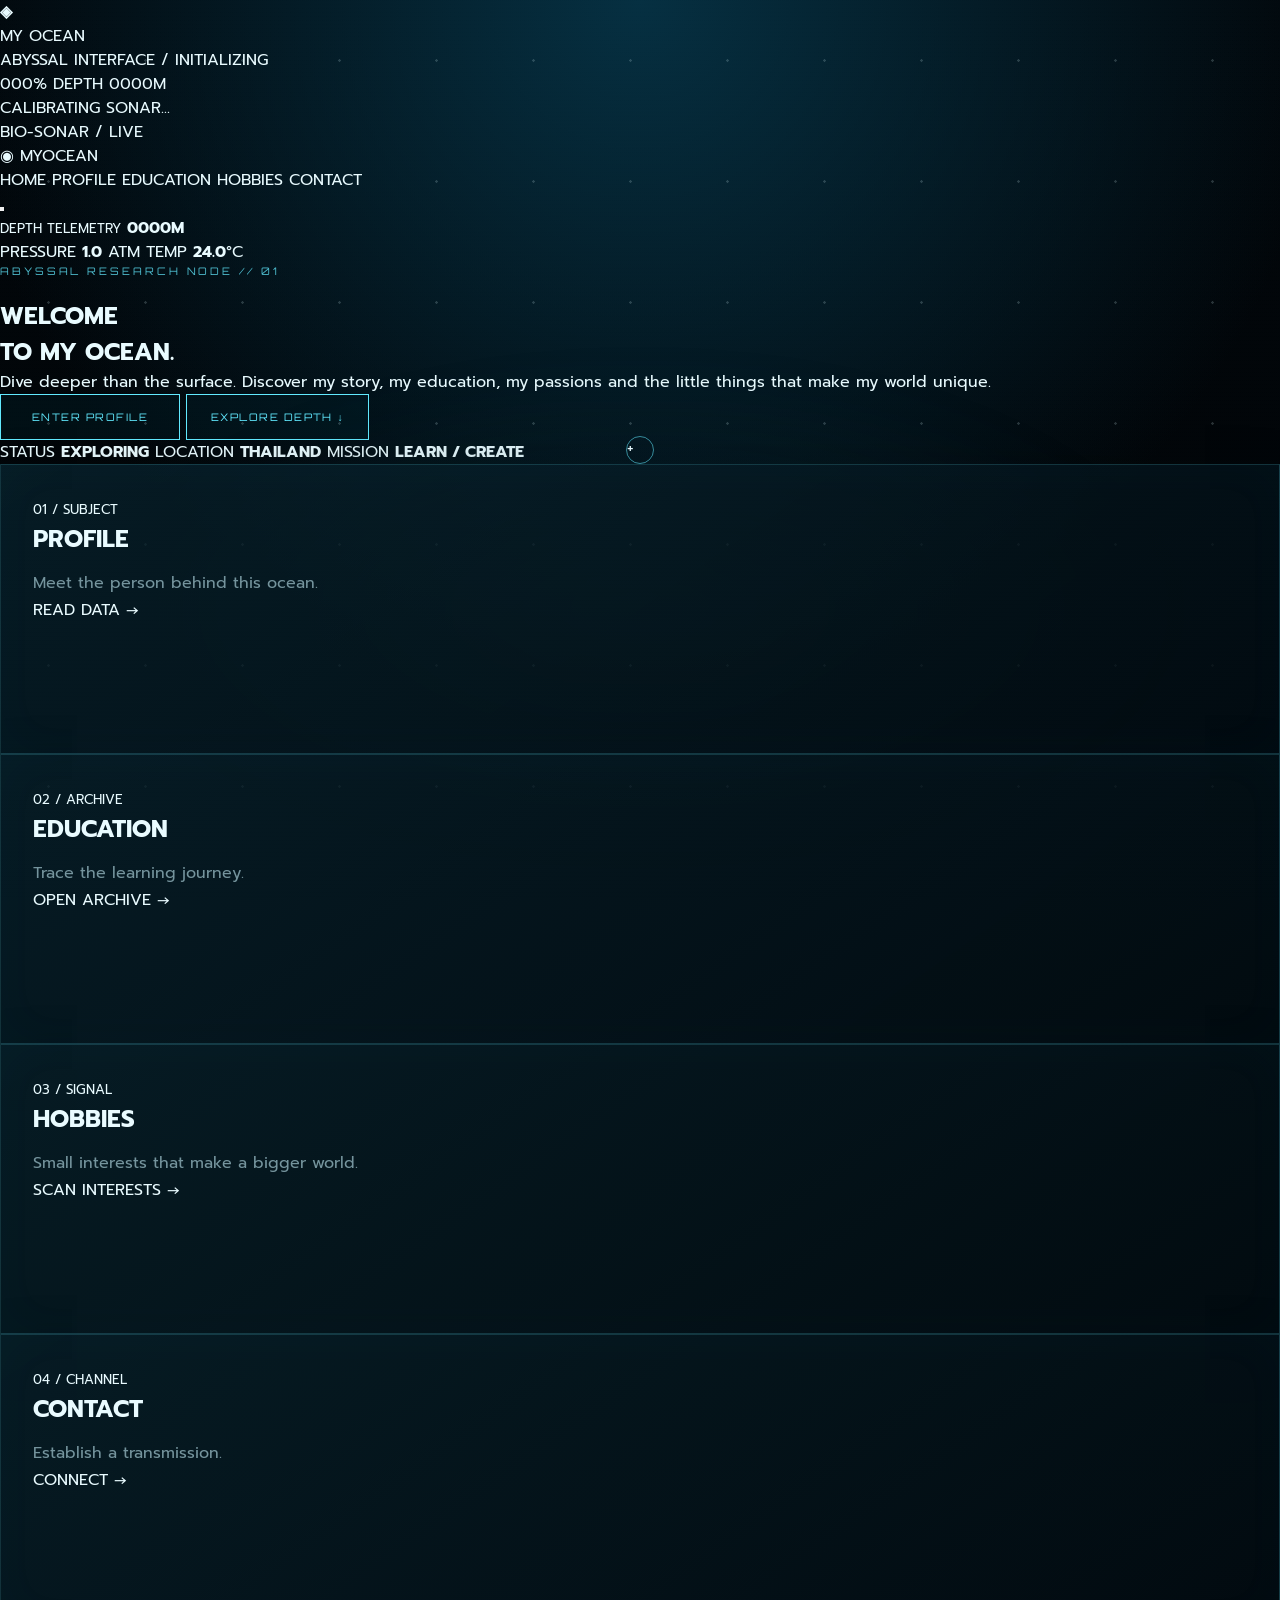
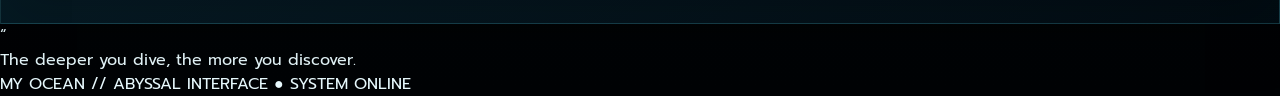
==== commit 50dc2e70: "Update index.html" ====
--- a/index.html
+++ b/index.html
@@ -1,194 +1,214 @@
-<!DOCTYPE html>
+<!doctype html>
 <html lang="th">
 <head>
-    <meta charset="UTF-8">
-    <meta name="viewport" content="width=device-width, initial-scale=1.0">
-
-    <title>MY OCEAN // HOME</title>
-
-    <link rel="stylesheet" href="style.css">
-    <script src="script.js" defer></script>
+  <meta charset="utf-8">
+  <meta name="viewport" content="width=device-width,initial-scale=1">
+  <meta name="theme-color" content="#020812">
+  <title>MY OCEAN // ABYSSAL INTERFACE</title>
+  <link rel="stylesheet" href="style.css">
+  <script src="script.js" defer></script>
 </head>
 
-<body class="home-page">
-
-    <div id="loader">
-        <div class="loader-ring"></div>
-        <div class="loader-text">DESCENDING INTO THE ABYSS...</div>
-    </div>
-
-    <div class="cursor"></div>
-    <div class="cursor-dot"></div>
-
-    <div class="ocean-bg">
-        <div class="light-rays"></div>
-        <div class="marine-snow"></div>
-        <div class="deep-fog"></div>
-        <div class="bubble-field"></div>
-        <div class="particle-field"></div>
-        <div class="bioluminescence"></div>
-    </div>
-
-    <header class="site-header">
-
-        <a href="index.html" class="logo">
-            <span>MY</span>
-            <strong>OCEAN</strong>
-        </a>
-
-        <nav class="main-nav">
-            <a href="index.html" class="active">HOME</a>
-            <a href="profile.html">PROFILE</a>
-            <a href="education.html">EDUCATION</a>
-            <a href="hobbies.html">HOBBIES</a>
-            <a href="contact.html">CONTACT</a>
-        </nav>
-
-        <button id="themeButton" class="theme-button" aria-label="Switch mode">
-            <span></span>
-        </button>
-
-    </header>
-
-    <main>
-
-        <section class="hero-section">
-
-            <div class="hud hud-left">
-                <span>DEPTH</span>
-                <strong id="depthValue">0000M</strong>
-            </div>
-
-            <div class="hud hud-right">
-                <span>STATUS</span>
-                <strong id="statusValue">EXPLORING</strong>
-            </div>
-
-            <div class="hero-content">
-
-                <div class="eyebrow">
-                    ABYSSAL INTERFACE // 01
-                </div>
-
-                <h1>
-                    WELCOME TO
-                    <span>MY OCEAN.</span>
-                </h1>
-
-                <p>
-                    Dive deeper than the surface.
-                    Discover my story, my education,
-                    my passions and the little things
-                    that make my world unique.
-                </p>
-
-                <div class="hero-buttons">
-                    <a href="profile.html" class="btn">
-                        ENTER MY WORLD
-                    </a>
-
-                    <a href="#explore" class="btn btn-ghost">
-                        EXPLORE
-                    </a>
-                </div>
-
-            </div>
-
-            <div class="depth-display">
-                <span>SEA LEVEL</span>
-                <div class="depth-line">
-                    <i></i>
-                </div>
-                <span>4500M</span>
-            </div>
-
-        </section>
-
-
-        <section class="explore-section" id="explore">
-
-            <div class="section-heading">
-                <span>02 // DISCOVERY</span>
-                <h2>EXPLORE MY WORLD</h2>
-            </div>
-
-            <div class="card-grid">
-
-                <a href="profile.html" class="ocean-card tilt-card">
-                    <span class="card-number">01</span>
-                    <div class="card-icon">◉</div>
-                    <h3>PROFILE</h3>
-                    <p>
-                        Get to know who I am,
-                        where I come from and
-                        what makes me unique.
-                    </p>
-                    <span class="card-link">DIVE IN →</span>
-                </a>
-
-                <a href="education.html" class="ocean-card tilt-card">
-                    <span class="card-number">02</span>
-                    <div class="card-icon">⌬</div>
-                    <h3>EDUCATION</h3>
-                    <p>
-                        Follow my learning journey
-                        and discover the things
-                        I enjoy studying.
-                    </p>
-                    <span class="card-link">DIVE IN →</span>
-                </a>
-
-                <a href="hobbies.html" class="ocean-card tilt-card">
-                    <span class="card-number">03</span>
-                    <div class="card-icon">✦</div>
-                    <h3>HOBBIES</h3>
-                    <p>
-                        Discover the activities,
-                        art and entertainment
-                        I enjoy in my free time.
-                    </p>
-                    <span class="card-link">DIVE IN →</span>
-                </a>
-
-                <a href="contact.html" class="ocean-card tilt-card">
-                    <span class="card-number">04</span>
-                    <div class="card-icon">⌁</div>
-                    <h3>CONTACT</h3>
-                    <p>
-                        Send a signal and
-                        connect with me
-                        through my channels.
-                    </p>
-                    <span class="card-link">DIVE IN →</span>
-                </a>
-
-            </div>
-
-        </section>
-
-
-        <section class="quote-section">
-
-            <div class="quote-mark">"</div>
-
-            <blockquote>
-                The deeper you dive,
-                the more you discover.
-            </blockquote>
-
-            <span>
-                — MY OCEAN
-            </span>
-
-        </section>
-
-    </main>
-
-
-    <footer class="site-footer">
-        <span>MY OCEAN // ABYSSAL INTERFACE</span>
-        <span>THAILAND // 2026</span>
-    </footer>
+<body class="home-page" data-page="HOME">
+
+<div class="loader" aria-hidden="true">
+  <div class="loader-noise"></div>
+
+  <div class="loader-core">
+    <div class="sonar-loader"><i></i></div>
+
+    <b class="loader-symbol">◈</b>
+
+    <div class="loader-title">MY OCEAN</div>
+
+    <div class="loader-subtitle">
+      ABYSSAL INTERFACE / INITIALIZING
+    </div>
+
+    <div class="loader-progress">
+      <span></span>
+    </div>
+
+    <div class="loader-readout">
+      <span id="loadPct">000%</span>
+      <span id="loadDepth">DEPTH 0000M</span>
+    </div>
+
+    <div class="loader-status" id="loadStatus">
+      CALIBRATING SONAR...
+    </div>
+  </div>
+</div>
+
+<div class="cursor">
+  <div class="cursor-ring"></div>
+  <span>+</span>
+</div>
+
+<div class="click-layer"></div>
+
+<div class="ocean-world">
+
+  <div class="sunbeams"></div>
+  <div class="water-light"></div>
+  <div class="deep-fog"></div>
+  <div class="marine-snow"></div>
+  <div class="bubbles"></div>
+
+  <!-- สิ่งมีชีวิต -->
+  <div class="life" aria-hidden="true"></div>
+  <div class="large-entity"></div>
+
+  <!-- SONAR -->
+  <div class="sonar">
+    <div class="sonar-sweep"></div>
+    <i class="blip b1"></i>
+    <i class="blip b2"></i>
+    <i class="blip b3"></i>
+    <span class="sonar-label">BIO-SONAR / LIVE</span>
+  </div>
+
+  <!-- SCI-FI -->
+  <div class="tech-grid"></div>
+  <div class="circuits"></div>
+
+</div>
+
+<header>
+
+  <a class="brand" href="index.html">
+    <span>◉</span> MY<span>OCEAN</span>
+  </a>
+
+  <nav>
+    <a class="active" href="index.html">HOME</a>
+    <a href="profile.html">PROFILE</a>
+    <a href="education.html">EDUCATION</a>
+    <a href="hobby.html">HOBBIES</a>
+    <a href="contact.html">CONTACT</a>
+  </nav>
+
+  <button class="mode" id="themeButton" aria-label="Toggle mode">
+    <span></span>
+  </button>
+
+</header>
+
+<aside class="depth">
+
+  <small>DEPTH TELEMETRY</small>
+
+  <strong id="depthValue">0000M</strong>
+
+  <div class="depth-track">
+    <i></i>
+  </div>
+
+  <div class="depth-meta">
+    <span>
+      PRESSURE <b id="pressure">1.0</b> ATM
+    </span>
+
+    <span>
+      TEMP <b id="temp">24.0</b>°C
+    </span>
+  </div>
+
+</aside>
+
+<main>
+
+<section class="hero">
+
+  <p class="eyebrow">
+    ABYSSAL RESEARCH NODE // 01
+  </p>
+
+  <h1>
+    WELCOME<br>
+    <span>TO MY OCEAN.</span>
+  </h1>
+
+  <p class="lead">
+    Dive deeper than the surface.
+    Discover my story, my education,
+    my passions and the little things
+    that make my world unique.
+  </p>
+
+  <div class="actions">
+
+    <a class="btn" href="profile.html">
+      ENTER PROFILE
+    </a>
+
+    <a class="btn ghost" href="#explore">
+      EXPLORE DEPTH ↓
+    </a>
+
+  </div>
+
+  <div class="telemetry">
+
+    <span>
+      STATUS <b>EXPLORING</b>
+    </span>
+
+    <span>
+      LOCATION <b>THAILAND</b>
+    </span>
+
+    <span>
+      MISSION <b>LEARN / CREATE</b>
+    </span>
+
+  </div>
+
+</section>
+
+<section id="explore" class="cards">
+
+  <article class="ocean-card">
+    <small>01 / SUBJECT</small>
+    <h2>PROFILE</h2>
+    <p>Meet the person behind this ocean.</p>
+    <a href="profile.html">READ DATA →</a>
+  </article>
+
+  <article class="ocean-card">
+    <small>02 / ARCHIVE</small>
+    <h2>EDUCATION</h2>
+    <p>Trace the learning journey.</p>
+    <a href="education.html">OPEN ARCHIVE →</a>
+  </article>
+
+  <article class="ocean-card">
+    <small>03 / SIGNAL</small>
+    <h2>HOBBIES</h2>
+    <p>Small interests that make a bigger world.</p>
+    <a href="hobby.html">SCAN INTERESTS →</a>
+  </article>
+
+  <article class="ocean-card">
+    <small>04 / CHANNEL</small>
+    <h2>CONTACT</h2>
+    <p>Establish a transmission.</p>
+    <a href="contact.html">CONNECT →</a>
+  </article>
+
+</section>
+
+<section class="quote">
+  <span>“</span>
+  <p>The deeper you dive, the more you discover.</p>
+</section>
+
+</main>
+
+<footer>
+  MY OCEAN // ABYSSAL INTERFACE
+  <span>● SYSTEM ONLINE</span>
+</footer>
 
 </body>
 </html>
--- a/style.css
+++ b/style.css
@@ -1,12 +1,21 @@
-/* =========================================================
-   MY OCEAN // ABYSSAL INTERFACE
-   REALISTIC SCI-FI DEEP OCEAN
-========================================================= */
-
-
-/* =========================================================
-   RESET
-========================================================= */
+@import url('https://fonts.googleapis.com/css2?family=Orbitron:wght@400;500;600;700;800&family=Prompt:wght@300;400;500;600&display=swap');
+
+:root {
+    --bg: #02070b;
+    --bg2: #03131c;
+    --panel: rgba(4, 24, 34, .72);
+
+    --cyan: #62eaff;
+    --blue: #1aa9d8;
+    --white: #e9fbff;
+    --muted: #79a4b1;
+
+    --line: rgba(98, 234, 255, .18);
+    --glow: rgba(98, 234, 255, .22);
+
+    --font-display: "Orbitron", sans-serif;
+    --font-body: "Prompt", sans-serif;
+}
 
 * {
     margin: 0;
@@ -20,2904 +29,1338 @@
 
 body {
     min-height: 100vh;
-    background: #01070d;
-    color: #e8fbff;
-    font-family:
-        "Segoe UI",
-        "Noto Sans Thai",
-        Arial,
-        sans-serif;
-
+    background:
+        radial-gradient(circle at 50% 0%, #063042 0%, transparent 38%),
+        linear-gradient(#02070b, #000204);
+    color: var(--white);
+    font-family: var(--font-body);
     overflow-x: hidden;
 }
 
-body::-webkit-scrollbar {
-    width: 5px;
-}
-
-body::-webkit-scrollbar-track {
-    background: #01070d;
-}
-
-body::-webkit-scrollbar-thumb {
-    background: rgba(103, 226, 255, .35);
-}
-
-a {
-    color: inherit;
-    text-decoration: none;
-}
-
-button {
-    font: inherit;
-}
-
-
-/* =========================================================
-   VARIABLES
-========================================================= */
-
-:root {
-
-    --cyan: #62e7ff;
-    --cyan-soft: rgba(98, 231, 255, .5);
-
-    --blue: #1688b5;
-
-    --white: #e8fbff;
-
-    --text-soft: rgba(220, 246, 255, .65);
-
-    --dark: #01070d;
-
-    --panel:
-        rgba(4, 20, 30, .72);
-
-    --panel-light:
-        rgba(10, 39, 52, .55);
-
-    --line:
-        rgba(105, 226, 255, .18);
-
-    --line-strong:
-        rgba(105, 226, 255, .42);
-
-    --shadow:
-        0 20px 70px rgba(0, 0, 0, .55);
-
-    --depth: 0;
-}
-
-
-/* =========================================================
-   ENVIRONMENT
-========================================================= */
-
-.ocean-environment {
+body::before {
+    content: "";
     position: fixed;
     inset: 0;
-
-    overflow: hidden;
-
-    z-index: -10;
-
-    background:
-        radial-gradient(
-            ellipse at 50% 5%,
-            rgba(23, 103, 137, .28),
-            transparent 45%
-        ),
-        linear-gradient(
-            180deg,
-            #041d2b 0%,
-            #02131e 32%,
-            #010b13 68%,
-            #000509 100%
-        );
-}
-
-
-/* =========================================================
-   SURFACE
-========================================================= */
-
-.water-surface {
-    position: absolute;
-
-    top: -20%;
-    left: -10%;
-
-    width: 120%;
-    height: 70%;
-
-    opacity: .42;
-
-    background:
-        radial-gradient(
-            ellipse,
-            rgba(124, 231, 255, .24),
-            transparent 58%
-        );
-
-    filter: blur(22px);
-
-    animation:
-        surfaceDrift 12s ease-in-out infinite alternate;
-}
-
-@keyframes surfaceDrift {
-
-    from {
-        transform:
-            translate3d(-2%, 0, 0)
-            scale(1);
-    }
-
-    to {
-        transform:
-            translate3d(2%, 4%, 0)
-            scale(1.05);
-    }
-
-}
-
-
-/* =========================================================
-   LIGHT SHAFTS
-========================================================= */
-
-.light-shafts {
-    position: absolute;
-    inset: -10%;
-
     pointer-events: none;
-
-    opacity: .4;
-}
-
-.light-shafts span {
-    position: absolute;
-
-    top: -10%;
-
-    width: 12%;
-    height: 125%;
-
-    background:
-        linear-gradient(
-            180deg,
-            rgba(180, 247, 255, .23),
-            rgba(52, 190, 228, .05),
-            transparent
-        );
-
-    filter: blur(16px);
-
-    transform:
-        rotate(9deg)
-        skewX(-7deg);
-
-    animation:
-        lightMove 9s ease-in-out infinite alternate;
-}
-
-.light-shafts span:nth-child(1) {
-    left: 8%;
-    opacity: .65;
-}
-
-.light-shafts span:nth-child(2) {
-    left: 31%;
-    animation-delay: -3s;
-}
-
-.light-shafts span:nth-child(3) {
-    left: 60%;
-    animation-delay: -6s;
-}
-
-.light-shafts span:nth-child(4) {
-    left: 84%;
-    opacity: .3;
-    animation-delay: -2s;
-}
-
-@keyframes lightMove {
-
-    from {
-        transform:
-            translateX(-3%)
-            rotate(9deg)
-            skewX(-7deg);
-    }
-
-    to {
-        transform:
-            translateX(4%)
-            rotate(13deg)
-            skewX(-7deg);
-    }
-
-}
-
-
-/* =========================================================
-   GRID
-========================================================= */
-
-.underwater-grid {
-    position: absolute;
-    inset: 0;
-
-    opacity: .12;
-
-    background-image:
-        linear-gradient(
-            rgba(90, 215, 240, .16) 1px,
-            transparent 1px
-        ),
-        linear-gradient(
-            90deg,
-            rgba(90, 215, 240, .16) 1px,
-            transparent 1px
-        );
-
-    background-size:
-        80px 80px;
-
-    transform:
-        perspective(700px)
-        rotateX(62deg)
-        translateY(30%);
-
-    transform-origin: center bottom;
-
-    mask-image:
-        linear-gradient(
-            to top,
-            black,
-            transparent 72%
-        );
-}
-
-
-/* =========================================================
-   DEEP FOG
-========================================================= */
-
-.deep-fog {
-    position: absolute;
-    inset: 0;
-
-    background:
-        radial-gradient(
-            ellipse at 20% 70%,
-            rgba(0, 105, 138, .16),
-            transparent 38%
-        ),
-        radial-gradient(
-            ellipse at 75% 55%,
-            rgba(0, 74, 108, .12),
-            transparent 40%
-        ),
-        linear-gradient(
-            to bottom,
-            transparent 20%,
-            rgba(0, 4, 8, .48) 100%
-        );
-}
-
-
-/* =========================================================
-   PARTICLES
-========================================================= */
-
-.marine-particles,
-.bubble-field,
-.bioluminescence,
-.marine-life {
-    position: absolute;
-    inset: 0;
-
-    pointer-events: none;
-}
-
-.marine-particle {
-    position: absolute;
-
-    width: 2px;
-    height: 2px;
-
-    border-radius: 50%;
-
-    background: rgba(180, 239, 255, .6);
-
-    box-shadow:
-        0 0 5px rgba(102, 225, 255, .35);
-
-    animation:
-        particleFloat linear infinite;
-}
-
-@keyframes particleFloat {
-
-    from {
-        transform:
-            translate3d(0, 10vh, 0);
-        opacity: 0;
-    }
-
-    20% {
-        opacity: .7;
-    }
-
-    80% {
-        opacity: .5;
-    }
-
-    to {
-        transform:
-            translate3d(
-                var(--drift),
-                -110vh,
-                0
-            );
-
-        opacity: 0;
-    }
-
-}
-
-
-/* =========================================================
-   BUBBLES
-========================================================= */
-
-.bubble {
-    position: absolute;
-
-    bottom: -50px;
-
-    width: var(--size);
-    height: var(--size);
-
-    border:
-        1px solid
-        rgba(172, 237, 255, .25);
-
-    border-radius: 50%;
-
-    box-shadow:
-        inset 2px 2px 4px
-        rgba(255,255,255,.12),
-        0 0 8px
-        rgba(83, 216, 255, .08);
-
-    animation:
-        bubbleRise var(--duration) linear infinite;
-}
-
-@keyframes bubbleRise {
-
-    0% {
-        transform:
-            translateX(0)
-            translateY(0)
-            scale(.7);
-
-        opacity: 0;
-    }
-
-    10% {
-        opacity: .5;
-    }
-
-    50% {
-        transform:
-            translateX(var(--sway))
-            translateY(-55vh)
-            scale(1);
-    }
-
-    100% {
-        transform:
-            translateX(calc(var(--sway) * -1))
-            translateY(-115vh)
-            scale(.8);
-
-        opacity: 0;
-    }
-
-}
-
-
-/* =========================================================
-   BIOLUMINESCENCE
-========================================================= */
-
-.bio-dot {
-    position: absolute;
-
-    width: var(--size);
-    height: var(--size);
-
-    border-radius: 50%;
-
-    background:
-        rgba(90, 238, 255, .85);
-
-    box-shadow:
-        0 0 8px rgba(73, 224, 255, .85),
-        0 0 24px rgba(73, 224, 255, .35);
-
-    animation:
-        bioPulse var(--duration) ease-in-out infinite alternate;
-}
-
-@keyframes bioPulse {
-
-    from {
-        opacity: .15;
-        transform: scale(.6);
-    }
-
-    to {
-        opacity: .9;
-        transform: scale(1.25);
-    }
-
-}
-
-
-/* =========================================================
-   MARINE LIFE
-========================================================= */
-
-.creature {
-    position: absolute;
-
-    color: rgba(103, 205, 225, .18);
-
-    filter:
-        drop-shadow(
-            0 0 7px
-            rgba(66, 203, 230, .12)
-        );
-
-    animation:
-        creatureMove var(--duration) linear infinite;
-}
-
-.creature::before {
-    content: "";
-
-    display: block;
-
-    width: 70px;
-    height: 24px;
-
-    border-radius: 60% 40% 45% 55%;
-
-    background:
-        linear-gradient(
-            90deg,
-            rgba(100, 205, 224, .18),
-            rgba(30, 89, 110, .08)
-        );
-
-    clip-path:
-        polygon(
-            0 50%,
-            18% 15%,
-            76% 0,
-            100% 50%,
-            76% 100%,
-            18% 85%
-        );
-}
-
-@keyframes creatureMove {
-
-    from {
-        transform:
-            translateX(-150px)
-            translateY(var(--y));
-    }
-
-    to {
-        transform:
-            translateX(calc(100vw + 200px))
-            translateY(calc(var(--y) + var(--rise)));
-    }
-
-}
-
-
-/* =========================================================
-   CORAL
-========================================================= */
-
-.coral-field {
-    position: absolute;
-
-    bottom: -20px;
-    left: 0;
-    right: 0;
-
-    height: 160px;
-
-    display: flex;
-    align-items: flex-end;
-    justify-content: space-around;
-
-    opacity: .2;
-
-    filter: blur(.5px);
-}
-
-.coral-field span {
-    width: 70px;
-    height: 130px;
-
-    border-radius:
-        50% 50% 8px 8px;
-
-    background:
-        linear-gradient(
-            90deg,
-            #05202a,
-            #0b4652,
-            #03151c
-        );
-
-    clip-path:
-        polygon(
-            44% 100%,
-            39% 63%,
-            22% 46%,
-            29% 42%,
-            45% 55%,
-            48% 25%,
-            56% 17%,
-            61% 42%,
-            77% 31%,
-            84% 37%,
-            63% 57%,
-            70% 100%
-        );
-}
-
-.coral-field span:nth-child(2) {
-    height: 95px;
-    transform: scale(.7);
-}
-
-.coral-field span:nth-child(3) {
-    height: 155px;
-    transform: scale(.85);
-}
-
-.coral-field span:nth-child(4) {
-    height: 110px;
-    transform: scale(.65);
-}
-
-.coral-field span:nth-child(5) {
-    height: 140px;
-    transform: scale(.75);
-}
-
-
-/* =========================================================
-   SCI-FI GRID
-========================================================= */
-
-.tech-grid {
-    position: absolute;
-    inset: 0;
-
-    opacity: 0;
-
-    background-image:
-        linear-gradient(
-            rgba(98, 231, 255, .12) 1px,
-            transparent 1px
-        ),
-        linear-gradient(
-            90deg,
-            rgba(98, 231, 255, .12) 1px,
-            transparent 1px
-        );
-
-    background-size:
-        42px 42px;
-
-    transition:
-        opacity .8s ease;
-}
-
-
-/* =========================================================
-   CIRCUIT LAYER
-========================================================= */
-
-.circuit-layer {
-    position: absolute;
-    inset: 0;
-
-    opacity: 0;
-
-    background:
-        linear-gradient(
-            90deg,
-            transparent 48%,
-            rgba(96, 229, 255, .12) 49%,
-            transparent 50%
-        ),
-        linear-gradient(
-            transparent 48%,
-            rgba(96, 229, 255, .12) 49%,
-            transparent 50%
-        );
-
-    background-size:
-        130px 130px;
-
-    transition:
-        opacity .8s ease;
-}
-
-
-/* =========================================================
-   SCANLINES
-========================================================= */
-
-.scanline-layer {
-    position: absolute;
-    inset: 0;
-
-    opacity: 0;
-
+    z-index: 50;
+    opacity: .18;
     background:
         repeating-linear-gradient(
             0deg,
             transparent 0,
             transparent 3px,
-            rgba(110, 232, 255, .025) 4px
+            rgba(255,255,255,.025) 4px
         );
-
-    pointer-events: none;
-
-    transition:
-        opacity .8s ease;
-}
-
-
-/* =========================================================
-   SONAR
-========================================================= */
-
-.sonar-system {
-    position: absolute;
-
-    right: 5vw;
-    bottom: 7vh;
-
-    width: 220px;
-    height: 220px;
-
-    opacity: 0;
-
-    border-radius: 50%;
-
-    transition:
-        opacity .8s ease;
-}
-
-.sonar-ring {
+}
+
+a {
+    color: inherit;
+    text-decoration: none;
+}
+
+button {
+    font: inherit;
+}
+
+
+/* =========================
+   BACKGROUND
+========================= */
+
+.ocean-bg {
+    position: fixed;
+    inset: 0;
+    z-index: -5;
+    overflow: hidden;
+    background:
+        radial-gradient(
+            ellipse at 50% -15%,
+            rgba(65, 208, 244, .20),
+            transparent 48%
+        ),
+        linear-gradient(
+            180deg,
+            #03141e 0%,
+            #020a10 42%,
+            #000306 100%
+        );
+}
+
+.ocean-bg::after {
+    content: "";
     position: absolute;
     inset: 0;
-
-    border:
-        1px solid
-        rgba(96, 230, 255, .3);
-
-    border-radius: 50%;
-}
-
-.sonar-ring-2 {
-    inset: 25%;
-}
-
-.sonar-ring-3 {
-    inset: 50%;
-}
-
-.sonar-sweep {
+    background:
+        linear-gradient(
+            90deg,
+            transparent,
+            rgba(49, 210, 244, .035),
+            transparent
+        );
+}
+
+.light-rays {
     position: absolute;
-
+    top: -10%;
+    left: 20%;
+    width: 60%;
+    height: 80%;
+    opacity: .28;
+    transform: rotate(5deg);
+    background:
+        linear-gradient(
+            100deg,
+            transparent 15%,
+            rgba(110, 235, 255, .11) 28%,
+            transparent 42%
+        );
+    filter: blur(8px);
+}
+
+.deep-fog {
+    position: absolute;
+    inset: 35% 0 0;
+    background:
+        radial-gradient(
+            ellipse at center,
+            rgba(24, 83, 100, .16),
+            transparent 60%
+        );
+    filter: blur(20px);
+}
+
+.marine-snow,
+.particle-field,
+.bubble-field,
+.bioluminescence {
+    position: absolute;
     inset: 0;
-
-    border-radius: 50%;
-
-    background:
-        conic-gradient(
-            from 0deg,
-            rgba(86, 230, 255, .32),
-            transparent 24deg,
-            transparent 360deg
+}
+
+.marine-snow {
+    opacity: .35;
+    background-image:
+        radial-gradient(circle, rgba(220,250,255,.5) 0 1px, transparent 1.5px);
+    background-size: 97px 121px;
+    animation: snowDrift 22s linear infinite;
+}
+
+.particle-field {
+    opacity: .25;
+    background-image:
+        radial-gradient(circle, rgba(95,226,255,.55) 0 1px, transparent 1px);
+    background-size: 173px 151px;
+    animation: snowDrift 35s linear infinite reverse;
+}
+
+.bubble-field::before,
+.bubble-field::after {
+    content: "";
+    position: absolute;
+    width: 100%;
+    height: 100%;
+    background-image:
+        radial-gradient(
+            circle at 20% 80%,
+            transparent 0 3px,
+            rgba(150,240,255,.18) 4px,
+            transparent 6px
         );
-
-    animation:
-        sonarRotate 3s linear infinite;
-}
-
-@keyframes sonarRotate {
-    to {
-        transform: rotate(360deg);
-    }
-}
-
-
-/* =========================================================
-   SCI-FI MODE
-========================================================= */
-
-body.surface-mode .ocean-environment {
+    animation: bubbles 14s linear infinite;
+}
+
+.bioluminescence {
     background:
         radial-gradient(
-            circle at 50% 50%,
-            rgba(13, 92, 122, .2),
-            transparent 45%
+            circle at 17% 70%,
+            rgba(0, 225, 255, .14),
+            transparent 8%
         ),
-        #01080d;
-}
-
-body.surface-mode .light-shafts {
-    opacity: .12;
-}
-
-body.surface-mode .underwater-grid {
-    opacity: .28;
-}
-
-body.surface-mode .tech-grid,
-body.surface-mode .circuit-layer,
-body.surface-mode .scanline-layer,
-body.surface-mode .sonar-system {
-    opacity: 1;
-}
-
-body.surface-mode .coral-field {
-    opacity: .05;
-}
-
-body.surface-mode .marine-life {
-    opacity: .15;
-}
-
-
-/* =========================================================
+        radial-gradient(
+            circle at 82% 55%,
+            rgba(0, 170, 255, .10),
+            transparent 10%
+        );
+    animation: breathe 5s ease-in-out infinite alternate;
+}
+
+
+/* =========================
    HEADER
-========================================================= */
-
-.top-hud {
+========================= */
+
+.site-header {
     position: fixed;
-
     top: 0;
     left: 0;
-    right: 0;
-
-    min-height: 86px;
+    width: 100%;
+    height: 82px;
 
     display: flex;
     align-items: center;
     justify-content: space-between;
 
-    gap: 30px;
-
-    padding:
-        18px 34px;
+    padding: 0 5vw;
 
     z-index: 100;
+
+    border-bottom: 1px solid rgba(98,234,255,.12);
 
     background:
         linear-gradient(
             180deg,
-            rgba(0, 8, 14, .8),
-            rgba(0, 8, 14, .25)
+            rgba(0,8,13,.92),
+            rgba(0,8,13,.48)
         );
 
-    border-bottom:
-        1px solid
-        rgba(118, 225, 255, .08);
-
-    backdrop-filter:
-        blur(14px);
-}
-
-
-/* =========================================================
-   BRAND
-========================================================= */
-
-.brand-block {
+    backdrop-filter: blur(14px);
+}
+
+.logo {
     display: flex;
     align-items: center;
-    gap: 12px;
-
-    min-width: 220px;
-}
-
-.brand-symbol {
-    width: 38px;
-    height: 38px;
-
-    display: grid;
-    place-items: center;
-
-    border:
-        1px solid
-        var(--line-strong);
-
+    gap: 8px;
+
+    font-family: var(--font-display);
+    letter-spacing: .14em;
+}
+
+.logo span {
+    color: var(--muted);
+    font-size: .65rem;
+}
+
+.logo strong {
+    color: var(--cyan);
+    font-size: 1rem;
+}
+
+.main-nav {
+    display: flex;
+    gap: clamp(12px, 2vw, 32px);
+}
+
+.main-nav a {
+    position: relative;
+
+    font-family: var(--font-display);
+    font-size: .65rem;
+    letter-spacing: .12em;
+
+    color: #648692;
+
+    transition: .3s ease;
+}
+
+.main-nav a:hover,
+.main-nav a.active {
+    color: var(--cyan);
+}
+
+.main-nav a.active::after {
+    content: "";
+    position: absolute;
+    left: 0;
+    right: 0;
+    bottom: -10px;
+
+    height: 1px;
+
+    background: var(--cyan);
+    box-shadow: 0 0 10px var(--cyan);
+}
+
+.theme-button {
+    width: 42px;
+    height: 42px;
+
+    border: 1px solid rgba(255,255,255,.35);
     border-radius: 50%;
 
-    color: var(--cyan);
+    background:
+        linear-gradient(
+            135deg,
+            #fff 0 49%,
+            #05080a 50% 100%
+        );
+
+    cursor: pointer;
 
     box-shadow:
-        0 0 18px
-        rgba(98, 231, 255, .14);
-
-    animation:
-        symbolPulse 3s ease-in-out infinite;
-}
-
-@keyframes symbolPulse {
-
-    50% {
-        box-shadow:
-            0 0 30px
-            rgba(98, 231, 255, .3);
-    }
-
-}
-
-.brand-title {
-    font-size: 13px;
-    letter-spacing: .24em;
-    font-weight: 700;
-}
-
-.brand-subtitle {
-    margin-top: 3px;
-
-    font-size: 8px;
-    letter-spacing: .16em;
-
-    color: var(--text-soft);
-}
-
-
-/* =========================================================
-   NAV
-========================================================= */
-
-.main-navigation {
+        0 0 18px rgba(98,234,255,.14),
+        inset 0 0 12px rgba(255,255,255,.15);
+
+    transition: .4s ease;
+}
+
+.theme-button:hover {
+    transform: rotate(180deg) scale(1.08);
+}
+
+
+/* =========================
+   CURSOR
+========================= */
+
+.cursor {
+    position: fixed;
+
+    width: 28px;
+    height: 28px;
+
+    border: 1px solid rgba(98,234,255,.55);
+    border-radius: 50%;
+
+    pointer-events: none;
+    z-index: 999;
+
+    transform: translate(-50%, -50%);
+
+    transition:
+        width .2s,
+        height .2s,
+        border-color .2s;
+}
+
+.cursor-dot {
+    position: fixed;
+
+    width: 4px;
+    height: 4px;
+
+    border-radius: 50%;
+    background: var(--cyan);
+
+    pointer-events: none;
+    z-index: 1000;
+
+    transform: translate(-50%, -50%);
+
+    box-shadow: 0 0 10px var(--cyan);
+}
+
+
+/* =========================
+   HERO
+========================= */
+
+.hero-section {
+    min-height: 100vh;
+
+    position: relative;
+
     display: flex;
     align-items: center;
     justify-content: center;
 
-    gap: 5px;
-}
-
-.nav-link {
-    position: relative;
-
-    padding:
-        9px 10px;
-
-    font-size: 10px;
-    letter-spacing: .12em;
-
-    color:
-        rgba(219, 247, 255, .5);
-
-    transition:
-        color .25s ease;
-}
-
-.nav-link span {
-    margin-right: 5px;
-
-    font-size: 7px;
-
-    color:
-        rgba(98, 231, 255, .38);
-}
-
-.nav-link::after {
-    content: "";
-
+    padding: 140px 8vw 80px;
+
+    text-align: center;
+}
+
+.hero-content {
+    max-width: 850px;
+}
+
+.eyebrow {
+    margin-bottom: 20px;
+
+    color: var(--cyan);
+
+    font-family: var(--font-display);
+    font-size: .65rem;
+    letter-spacing: .28em;
+
+    opacity: .8;
+}
+
+.hero-content h1,
+.page-hero h1 {
+    font-family: var(--font-display);
+    font-size: clamp(3rem, 8vw, 7.8rem);
+    line-height: .95;
+    letter-spacing: -.04em;
+}
+
+.hero-content h1 span,
+.page-hero h1 span {
+    display: block;
+    color: transparent;
+    -webkit-text-stroke: 1px var(--cyan);
+
+    text-shadow:
+        0 0 35px rgba(98,234,255,.14);
+}
+
+.hero-content p {
+    max-width: 650px;
+
+    margin: 30px auto;
+
+    color: #8eb2bd;
+
+    line-height: 1.9;
+}
+
+.hero-buttons {
+    display: flex;
+    justify-content: center;
+    gap: 14px;
+    flex-wrap: wrap;
+}
+
+.btn {
+    display: inline-flex;
+    align-items: center;
+    justify-content: center;
+
+    min-width: 180px;
+    padding: 15px 24px;
+
+    border: 1px solid var(--cyan);
+
+    color: var(--cyan);
+
+    font-family: var(--font-display);
+    font-size: .65rem;
+    letter-spacing: .14em;
+
+    background: rgba(0,30,40,.4);
+
+    transition: .3s ease;
+}
+
+.btn:hover {
+    color: #001016;
+    background: var(--cyan);
+
+    box-shadow:
+        0 0 30px rgba(98,234,255,.25);
+}
+
+.btn-ghost {
+    border-color: rgba(255,255,255,.2);
+    color: #9cb4bb;
+}
+
+.hud {
     position: absolute;
-
-    left: 10px;
-    right: 10px;
-    bottom: 2px;
-
-    height: 1px;
-
-    background:
-        var(--cyan);
-
-    transform:
-        scaleX(0);
-
-    transform-origin:
-        center;
-
-    transition:
-        transform .3s ease;
-}
-
-.nav-link:hover,
-.nav-link.active {
-    color: var(--white);
-}
-
-.nav-link:hover::after,
-.nav-link.active::after {
-    transform:
-        scaleX(1);
-}
-
-
-/* =========================================================
-   MODE BUTTON
-========================================================= */
-
-.mode-button {
+    top: 130px;
+
+    display: flex;
+    flex-direction: column;
+
+    gap: 6px;
+
+    font-family: var(--font-display);
+}
+
+.hud span {
+    color: #55747e;
+    font-size: .55rem;
+    letter-spacing: .15em;
+}
+
+.hud strong {
+    color: var(--cyan);
+    font-size: .72rem;
+}
+
+.hud-left {
+    left: 5vw;
+    text-align: left;
+}
+
+.hud-right {
+    right: 5vw;
+    text-align: right;
+}
+
+.depth-display {
+    position: absolute;
+    bottom: 35px;
+    left: 50%;
+
     display: flex;
     align-items: center;
+    gap: 15px;
+
+    transform: translateX(-50%);
+
+    color: #53717c;
+
+    font-family: var(--font-display);
+    font-size: .55rem;
+}
+
+.depth-line {
+    width: 160px;
+    height: 1px;
+
+    background: rgba(98,234,255,.18);
+}
+
+.depth-line i {
+    display: block;
+
+    width: 25%;
+    height: 100%;
+
+    background: var(--cyan);
+    box-shadow: 0 0 10px var(--cyan);
+}
+
+
+/* =========================
+   PAGE HERO
+========================= */
+
+.page-main {
+    padding-top: 82px;
+}
+
+.page-hero {
+    min-height: 58vh;
+
+    display: flex;
+    flex-direction: column;
+    justify-content: center;
+
+    padding: 100px 8vw 70px;
+}
+
+.page-hero p {
+    margin-top: 25px;
+
+    color: var(--muted);
+    max-width: 600px;
+
+    line-height: 1.8;
+}
+
+
+/* =========================
+   SECTIONS
+========================= */
+
+.explore-section,
+.content-section,
+.timeline-section,
+.stats-section,
+.hobbies-section,
+.contact-section {
+    width: min(1200px, 88vw);
+    margin: 0 auto;
+    padding: 100px 0;
+}
+
+.section-heading {
+    margin-bottom: 45px;
+}
+
+.section-heading span {
+    color: var(--cyan);
+
+    font-family: var(--font-display);
+    font-size: .58rem;
+    letter-spacing: .2em;
+}
+
+.section-heading h2 {
+    margin-top: 10px;
+
+    font-family: var(--font-display);
+    font-size: clamp(1.6rem, 3vw, 2.7rem);
+}
+
+
+/* =========================
+   CARDS
+========================= */
+
+.card-grid,
+.hobbies-grid,
+.stats-grid {
+    display: grid;
+    grid-template-columns: repeat(2, 1fr);
+    gap: 18px;
+}
+
+.ocean-card,
+.hobby-card,
+.stat-card,
+.text-panel,
+.contact-console {
+    position: relative;
+
+    border: 1px solid var(--line);
+
+    background:
+        linear-gradient(
+            145deg,
+            rgba(8,35,46,.75),
+            rgba(2,12,18,.8)
+        );
+
+    box-shadow:
+        inset 0 0 50px rgba(25,180,220,.025),
+        0 15px 50px rgba(0,0,0,.22);
+
+    overflow: hidden;
+}
+
+.ocean-card {
+    min-height: 290px;
+    padding: 32px;
+
+    transition:
+        transform .35s ease,
+        border-color .35s ease;
+}
+
+.ocean-card:hover,
+.hobby-card:hover,
+.stat-card:hover {
+    border-color: rgba(98,234,255,.55);
+}
+
+.card-number,
+.hobby-number {
+    color: #45636d;
+
+    font-family: var(--font-display);
+    font-size: .6rem;
+}
+
+.card-icon,
+.hobby-icon {
+    margin: 35px 0 20px;
+
+    color: var(--cyan);
+
+    font-family: var(--font-display);
+    font-size: 2rem;
+
+    text-shadow: 0 0 20px rgba(98,234,255,.35);
+}
+
+.ocean-card h3,
+.hobby-card h3,
+.stat-card h3 {
+    font-family: var(--font-display);
+}
+
+.ocean-card p,
+.hobby-card p {
+    margin-top: 12px;
+
+    color: #75949d;
+
+    line-height: 1.8;
+}
+
+.card-link {
+    position: absolute;
+    right: 30px;
+    bottom: 28px;
+
+    color: var(--cyan);
+
+    font-family: var(--font-display);
+    font-size: .55rem;
+    letter-spacing: .12em;
+}
+
+
+/* =========================
+   PROFILE
+========================= */
+
+.profile-section {
+    width: min(1150px, 88vw);
+    margin: 0 auto;
+
+    display: grid;
+    grid-template-columns: .85fr 1.15fr;
+    gap: 50px;
+
+    padding: 60px 0 120px;
+}
+
+.profile-image-card {
+    position: relative;
+
+    min-height: 550px;
+
+    border: 1px solid var(--line);
+
+    background: #031017;
+
+    overflow: hidden;
+}
+
+.profile-image-card img {
+    width: 100%;
+    height: 100%;
+
+    min-height: 550px;
+
+    display: block;
+
+    object-fit: cover;
+
+    filter:
+        saturate(.8)
+        contrast(1.08)
+        brightness(.8);
+}
+
+.profile-image-card::after {
+    content: "";
+
+    position: absolute;
+    inset: 0;
+
+    background:
+        linear-gradient(
+            180deg,
+            transparent 45%,
+            rgba(0,8,12,.9)
+        );
+}
+
+.image-label {
+    position: absolute;
+    z-index: 2;
+
+    left: 25px;
+    right: 25px;
+    bottom: 25px;
+
+    display: flex;
+    justify-content: space-between;
+    align-items: end;
+}
+
+.image-label span {
+    color: #72939d;
+    font-family: var(--font-display);
+    font-size: .55rem;
+}
+
+.image-label strong {
+    color: var(--cyan);
+    font-family: var(--font-display);
+}
+
+.profile-info {
+    align-self: center;
+}
+
+.status-label {
+    display: inline-block;
+
+    padding: 7px 12px;
+
+    border: 1px solid rgba(98,234,255,.25);
+
+    color: var(--cyan);
+
+    font-family: var(--font-display);
+    font-size: .55rem;
+}
+
+.profile-info h2 {
+    margin-top: 22px;
+
+    font-size: clamp(2rem, 4vw, 4rem);
+}
+
+.nickname {
+    color: var(--cyan);
+    font-family: var(--font-display);
+    letter-spacing: .2em;
+}
+
+.info-grid {
+    display: grid;
+    grid-template-columns: repeat(2, 1fr);
     gap: 10px;
 
-    padding:
-        8px 12px;
-
-    border:
-        1px solid
-        var(--line);
-
-    background:
-        rgba(1, 13, 20, .62);
-
-    color: var(--white);
-
-    border-radius: 30px;
-
-    cursor: pointer;
-
-    transition:
-        .3s ease;
-
-    min-width: 140px;
-}
-
-.mode-button:hover {
-    border-color:
-        var(--cyan);
+    margin-top: 35px;
+}
+
+.info-box {
+    padding: 18px;
+
+    border-left: 1px solid var(--line);
+
+    background: rgba(255,255,255,.02);
+}
+
+.info-box span {
+    display: block;
+
+    margin-bottom: 7px;
+
+    color: #55727c;
+
+    font-family: var(--font-display);
+    font-size: .5rem;
+    letter-spacing: .15em;
+}
+
+.info-box strong {
+    font-size: .9rem;
+}
+
+
+/* =========================
+   TIMELINE
+========================= */
+
+.timeline {
+    position: relative;
+
+    padding-left: 120px;
+}
+
+.timeline::before {
+    content: "";
+
+    position: absolute;
+
+    left: 85px;
+    top: 0;
+    bottom: 0;
+
+    width: 1px;
+
+    background:
+        linear-gradient(
+            var(--cyan),
+            rgba(98,234,255,.05)
+        );
+}
+
+.timeline-item {
+    position: relative;
+
+    min-height: 150px;
+
+    padding-bottom: 45px;
+}
+
+.timeline-year {
+    position: absolute;
+    left: -120px;
+    top: 5px;
+
+    width: 80px;
+
+    color: var(--cyan);
+
+    font-family: var(--font-display);
+    font-size: .6rem;
+}
+
+.timeline-dot {
+    position: absolute;
+
+    left: -39px;
+    top: 4px;
+
+    width: 10px;
+    height: 10px;
+
+    border-radius: 50%;
+
+    background: var(--cyan);
 
     box-shadow:
-        0 0 25px
-        rgba(98, 231, 255, .14);
-}
-
-.mode-icon {
-    width: 27px;
-    height: 27px;
+        0 0 0 5px rgba(98,234,255,.08),
+        0 0 18px var(--cyan);
+}
+
+.timeline-content {
+    padding: 28px;
+
+    border: 1px solid var(--line);
+
+    background: rgba(4,23,32,.65);
+}
+
+.timeline-content span {
+    color: #5c808b;
+
+    font-family: var(--font-display);
+    font-size: .55rem;
+}
+
+.timeline-content h3 {
+    margin: 10px 0 5px;
+}
+
+.timeline-content p {
+    color: #77959d;
+}
+
+.timeline-item.current .timeline-content {
+    border-color: rgba(98,234,255,.45);
+}
+
+
+/* =========================
+   STATS
+========================= */
+
+.stat-card {
+    padding: 28px;
+}
+
+.stat-card > span {
+    color: #5b7d87;
+
+    font-family: var(--font-display);
+    font-size: .52rem;
+    letter-spacing: .12em;
+}
+
+.stat-card h3 {
+    margin-top: 10px;
+}
+
+.stat-value {
+    margin-top: 30px;
+
+    color: var(--cyan);
+
+    font-family: var(--font-display);
+    font-size: 1.5rem;
+}
+
+.stat-bar {
+    height: 2px;
+
+    margin-top: 12px;
+
+    background: rgba(255,255,255,.08);
+}
+
+.stat-bar i {
+    display: block;
+    height: 100%;
+
+    background: var(--cyan);
+
+    box-shadow: 0 0 10px var(--cyan);
+}
+
+
+/* =========================
+   HOBBIES
+========================= */
+
+.hobby-card {
+    min-height: 280px;
+    padding: 30px;
+
+    transition: .3s ease;
+}
+
+.hobby-icon {
+    font-size: 2.5rem;
+}
+
+
+/* =========================
+   QUOTE
+========================= */
+
+.quote-section {
+    width: min(900px, 85vw);
+    margin: 0 auto;
+
+    padding: 120px 0;
+
+    text-align: center;
+}
+
+.quote-mark {
+    color: rgba(98,234,255,.25);
+    font-family: Georgia, serif;
+    font-size: 7rem;
+    line-height: .4;
+}
+
+.quote-section blockquote {
+    margin: 30px 0;
+
+    font-size: clamp(1.4rem, 3vw, 2.5rem);
+    line-height: 1.6;
+}
+
+.quote-section > span {
+    color: var(--cyan);
+
+    font-family: var(--font-display);
+    font-size: .55rem;
+}
+
+
+/* =========================
+   CONTACT
+========================= */
+
+.contact-section {
+    min-height: 600px;
+
+    display: flex;
+    align-items: center;
+    justify-content: center;
+}
+
+.contact-console {
+    width: min(800px, 100%);
+    padding: 30px;
+}
+
+.console-top {
+    display: flex;
+    justify-content: space-between;
+
+    padding-bottom: 20px;
+
+    border-bottom: 1px solid var(--line);
+
+    color: var(--cyan);
+
+    font-family: var(--font-display);
+    font-size: .58rem;
+    letter-spacing: .12em;
+}
+
+.signal-display {
+    display: flex;
+    flex-direction: column;
+    align-items: center;
+
+    padding: 65px 0;
+}
+
+.signal-ring {
+    width: 150px;
+    height: 150px;
 
     display: grid;
     place-items: center;
 
+    border: 1px solid rgba(98,234,255,.35);
     border-radius: 50%;
 
-    background:
-        linear-gradient(
-            90deg,
-            #fff 50%,
-            #03070a 50%
-        );
-
-    color:
-        #111;
-
-    font-size: 14px;
-}
-
-.mode-text {
-    display: flex;
-    flex-direction: column;
-
-    text-align: left;
-}
-
-.mode-text small {
-    font-size: 6px;
-    letter-spacing: .18em;
-
-    color:
-        var(--text-soft);
-}
-
-.mode-text strong {
-    margin-top: 2px;
-
-    font-size: 8px;
-    letter-spacing: .12em;
-}
-
-
-/* =========================================================
-   CORNER HUD
-========================================================= */
-
-.hud-corner {
-    position: fixed;
-
-    z-index: 50;
-
-    display: flex;
-    flex-direction: column;
-
-    gap: 3px;
-
-    font-size: 7px;
-    letter-spacing: .16em;
-
-    color:
-        rgba(183, 237, 250, .38);
-
-    pointer-events: none;
-}
-
-.hud-top-left {
-    top: 105px;
-    left: 30px;
-}
-
-.hud-top-right {
-    top: 105px;
-    right: 30px;
-
-    text-align: right;
-}
-
-.hud-bottom-left {
-    bottom: 25px;
-    left: 30px;
-}
-
-.hud-bottom-right {
-    bottom: 25px;
-    right: 30px;
-
-    text-align: right;
-}
-
-
-/* =========================================================
-   DEPTH
-========================================================= */
-
-.depth-panel {
-    position: fixed;
-
-    left: 30px;
-    top: 50%;
-
-    width: 70px;
-
-    transform:
-        translateY(-50%);
-
-    z-index: 40;
-
-    color:
-        rgba(216, 248, 255, .45);
-
-    font-size: 7px;
-    letter-spacing: .12em;
-}
-
-.depth-label {
-    margin-bottom: 6px;
-}
-
-.depth-value {
-    color: var(--cyan);
-
-    font-size: 20px;
-    font-weight: 300;
-
-    letter-spacing: .04em;
-}
-
-.depth-value small {
-    font-size: 8px;
-}
-
-.depth-scale {
-    margin-top: 14px;
-
-    display: flex;
-    flex-direction: column;
-
-    justify-content: space-between;
-
-    height: 170px;
-}
-
-.depth-line {
-    position: absolute;
-
-    left: 42px;
-    top: 38px;
-
-    width: 1px;
-    height: 170px;
-
-    background:
-        linear-gradient(
-            to bottom,
-            rgba(99, 229, 255, .3),
-            rgba(99, 229, 255, .03)
-        );
-}
-
-.depth-marker {
-    position: absolute;
-
-    left: -3px;
-    top: 0;
-
-    width: 7px;
-    height: 7px;
+    box-shadow:
+        0 0 40px rgba(98,234,255,.08),
+        inset 0 0 30px rgba(98,234,255,.06);
+
+    animation: pulseRing 3s ease-in-out infinite;
+}
+
+.signal-core {
+    width: 50px;
+    height: 50px;
 
     border-radius: 50%;
 
-    background:
-        var(--cyan);
+    background: var(--cyan);
 
     box-shadow:
-        0 0 12px
-        var(--cyan);
-
-    transition:
-        top .15s linear;
-}
-
-
-/* =========================================================
-   HERO
-========================================================= */
-
-.hero-section {
-    position: relative;
-
-    min-height: 100vh;
-
-    display: flex;
-    align-items: center;
-
-    padding:
-        150px 10vw 100px;
-}
-
-.hero-content {
-    max-width: 700px;
-}
-
-.eyebrow {
-    display: flex;
-    align-items: center;
-    gap: 9px;
-
-    margin-bottom: 20px;
-
-    font-size: 8px;
-    letter-spacing: .2em;
-
-    color:
-        rgba(174, 239, 252, .55);
-}
-
-.eyebrow span {
-    width: 24px;
-    height: 1px;
-
-    background:
-        var(--cyan);
-
-    box-shadow:
-        0 0 8px
-        var(--cyan);
-}
-
-.hero-content h1,
-.page-hero h1 {
-    font-size:
-        clamp(48px, 8vw, 112px);
-
-    line-height: .86;
-
-    letter-spacing:
-        -.045em;
-
-    font-weight:
-        200;
-
-    text-transform:
-        uppercase;
-
-    text-shadow:
-        0 0 35px
-        rgba(86, 223, 255, .08);
-}
-
-.hero-content h1 span,
-.page-hero h1 span {
-    color:
-        transparent;
-
-    -webkit-text-stroke:
-        1px
-        rgba(197, 243, 255, .5);
-}
-
-.hero-description {
-    max-width: 530px;
-
-    margin-top: 30px;
-
-    color:
-        rgba(220, 245, 252, .6);
-
-    font-size: 14px;
-
-    line-height: 1.8;
-}
-
-
-/* =========================================================
-   BUTTONS
-========================================================= */
-
-.hero-buttons {
-    display: flex;
-    gap: 12px;
-
-    margin-top: 35px;
-}
-
-.btn {
-    position: relative;
-
-    display: flex;
-    align-items: center;
-    justify-content: space-between;
-
-    gap: 35px;
-
-    min-width: 180px;
-
-    padding:
-        13px 16px;
-
-    border:
-        1px solid
-        var(--line);
-
-    font-size: 9px;
-    letter-spacing: .13em;
-
-    overflow: hidden;
-
-    transition:
-        transform .3s ease,
-        border-color .3s ease,
-        background .3s ease;
-}
-
-.btn::before {
-    content: "";
-
-    position: absolute;
-    inset: 0;
-
-    background:
-        linear-gradient(
-            90deg,
-            transparent,
-            rgba(98, 231, 255, .12),
-            transparent
-        );
-
-    transform:
-        translateX(-100%);
-
-    transition:
-        transform .6s ease;
-}
-
-.btn:hover::before {
-    transform:
-        translateX(100%);
-}
-
-.btn:hover {
-    transform:
-        translateY(-3px);
-
-    border-color:
-        var(--cyan);
-}
-
-.btn-primary {
-    background:
-        rgba(57, 174, 204, .1);
-}
-
-.btn-secondary {
-    color:
-        rgba(225, 249, 255, .65);
-}
-
-.btn i {
-    font-style: normal;
-    color:
-        var(--cyan);
-}
-
-
-/* =========================================================
-   HERO DATA
-========================================================= */
-
-.hero-data {
-    position: absolute;
-
-    right: 9vw;
-    bottom: 13vh;
-
-    display: flex;
-    flex-direction: column;
-
-    gap: 7px;
-
-    width: 180px;
-}
-
-.data-card {
-    display: flex;
-    justify-content: space-between;
-
-    padding:
-        8px 10px;
-
-    border-left:
-        1px solid
-        rgba(94, 224, 250, .4);
-
-    background:
-        rgba(1, 13, 20, .28);
-
-    font-size: 7px;
-    letter-spacing: .12em;
-}
-
-.data-card span {
-    color:
-        rgba(201, 241, 249, .4);
-}
-
-.data-card strong {
-    color:
-        rgba(225, 250, 255, .7);
-}
-
-
-/* =========================================================
-   ORB
-========================================================= */
-
-.ocean-orb {
-    position: absolute;
-
-    right: 14vw;
-    top: 34%;
-
-    width: 260px;
-    height: 260px;
-
+        0 0 35px var(--cyan);
+}
+
+.signal-display span {
+    margin-top: 25px;
+
+    color: #5b7b85;
+
+    font-family: var(--font-display);
+    font-size: .55rem;
+}
+
+.signal-display strong {
+    margin-top: 5px;
+
+    color: var(--cyan);
+
+    font-family: var(--font-display);
+    font-size: 2rem;
+}
+
+.contact-data {
     display: grid;
-    place-items: center;
-
-    opacity: .75;
-}
-
-.orb-ring {
-    position: absolute;
-
-    border:
-        1px solid
-        rgba(94, 224, 250, .2);
-
-    border-radius: 50%;
-
-    animation:
-        orbSpin 18s linear infinite;
-}
-
-.orb-ring-1 {
-    inset: 0;
-}
-
-.orb-ring-2 {
-    inset: 20px;
-
-    border-style: dashed;
-
-    animation-duration: 13s;
-    animation-direction: reverse;
-}
-
-.orb-ring-3 {
-    inset: 50px;
-
-    border-color:
-        rgba(94, 224, 250, .4);
-
-    animation-duration: 9s;
-}
-
-@keyframes orbSpin {
-
-    to {
-        transform:
-            rotate(360deg);
-    }
-
-}
-
-.orb-core {
-    width: 85px;
-    height: 85px;
-
-    display: grid;
-    place-items: center;
-
-    border-radius: 50%;
-
-    background:
-        radial-gradient(
-            circle at 35% 30%,
-            rgba(131, 239, 255, .55),
-            rgba(9, 72, 94, .45) 35%,
-            rgba(0, 10, 16, .8)
-        );
-
-    border:
-        1px solid
-        rgba(136, 239, 255, .42);
-
-    box-shadow:
-        0 0 45px
-        rgba(71, 211, 243, .18),
-        inset 0 0 30px
-        rgba(75, 218, 245, .12);
-}
-
-.orb-core span {
-    font-size: 12px;
-    letter-spacing: .25em;
-
-    color:
-        rgba(216, 250, 255, .8);
-}
-
-
-/* =========================================================
-   INNER PAGE
-========================================================= */
-
-.inner-page {
-    position: relative;
-
-    width: min(1200px, calc(100% - 80px));
-
-    margin:
-        0 auto;
-
-    padding:
-        160px 0 80px;
-}
-
-.page-hero {
-    max-width: 900px;
-
-    margin-bottom: 90px;
-}
-
-.page-hero p {
-    margin-top: 25px;
-
-    color:
-        rgba(216, 244, 251, .5);
-
-    font-size: 14px;
-}
-
-
-/* =========================================================
-   PROFILE
-========================================================= */
-
-.profile-layout {
-    display: grid;
-
-    grid-template-columns:
-        .8fr 1.2fr;
-
-    gap: 55px;
-
-    align-items: start;
-}
-
-.image-frame {
-    position: relative;
-
-    padding: 10px;
-
-    border:
-        1px solid
-        rgba(105, 227, 255, .2);
-
-    background:
-        rgba(2, 17, 25, .6);
-
-    box-shadow:
-        var(--shadow);
-}
-
-.image-frame img {
+    grid-template-columns: repeat(3, 1fr);
+    gap: 10px;
+}
+
+.contact-item {
+    padding: 20px;
+
+    border: 1px solid var(--line);
+
+    background: rgba(255,255,255,.02);
+}
+
+.contact-item span {
     display: block;
 
-    width: 100%;
-
-    aspect-ratio: 4 / 5;
-
-    object-fit: cover;
-
-    filter:
-        saturate(.7)
-        contrast(1.05)
-        brightness(.8);
-
-    transition:
-        filter .4s ease,
-        transform .5s ease;
-}
-
-.image-frame:hover img {
-    filter:
-        saturate(.95)
-        contrast(1.08)
-        brightness(.92);
-
-    transform:
-        scale(1.015);
-}
-
-.frame-corner {
-    position: absolute;
-
-    width: 22px;
-    height: 22px;
-
-    z-index: 2;
-
-    border-color:
-        var(--cyan);
-
-    border-style: solid;
-}
-
-.frame-corner.top-left {
-    left: -4px;
-    top: -4px;
-
-    border-width: 2px 0 0 2px;
-}
-
-.frame-corner.top-right {
-    right: -4px;
-    top: -4px;
-
-    border-width: 2px 2px 0 0;
-}
-
-.frame-corner.bottom-left {
-    left: -4px;
-    bottom: -4px;
-
-    border-width: 0 0 2px 2px;
-}
-
-.frame-corner.bottom-right {
-    right: -4px;
-    bottom: -4px;
-
-    border-width: 0 2px 2px 0;
-}
-
-.image-overlay {
-    position: absolute;
-
-    left: 20px;
-    bottom: 20px;
-
-    display: flex;
-    flex-direction: column;
-
-    gap: 3px;
-
-    padding:
-        8px 12px;
-
-    background:
-        rgba(0, 7, 12, .7);
-
-    backdrop-filter:
-        blur(8px);
-
-    border-left:
-        1px solid
-        var(--cyan);
-}
-
-.image-overlay span {
-    font-size: 6px;
-    letter-spacing: .18em;
-
-    color:
-        var(--text-soft);
-}
-
-.image-overlay strong {
-    font-size: 10px;
-    letter-spacing: .15em;
-}
-
-.image-status {
-    display: flex;
-    justify-content: space-between;
-
-    margin-top: 10px;
-
-    font-size: 7px;
-    letter-spacing: .15em;
-
-    color:
-        rgba(203, 243, 250, .38);
-}
-
-.identity-header {
-    display: flex;
-    justify-content: space-between;
-    align-items: flex-end;
-
-    padding-bottom: 22px;
-
-    border-bottom:
-        1px solid
-        var(--line);
-}
-
-.identity-header span {
-    font-size: 7px;
-    letter-spacing: .18em;
-
-    color:
-        rgba(201, 239, 247, .4);
-}
-
-.identity-header h2 {
-    margin-top: 8px;
-
-    font-size:
-        clamp(25px, 3vw, 38px);
-
-    font-weight: 300;
-}
-
-.status-badge {
-    padding:
-        7px 10px;
-
-    border:
-        1px solid
-        rgba(100, 227, 250, .3);
-
-    color:
-        var(--cyan);
-
-    font-size: 7px;
-    letter-spacing: .13em;
-}
-
-.data-grid {
-    display: grid;
-
-    grid-template-columns:
-        repeat(2, 1fr);
-
-    gap: 1px;
-
-    margin-top: 20px;
-
-    background:
-        rgba(96, 224, 248, .12);
-}
-
-.info-box {
-    padding:
-        18px;
-
-    background:
-        rgba(3, 19, 27, .72);
-}
-
-.info-box span {
-    display: block;
-
-    margin-bottom: 7px;
-
-    font-size: 7px;
-    letter-spacing: .18em;
-
-    color:
-        rgba(205, 241, 248, .38);
-}
-
-.info-box strong {
-    font-size: 12px;
-    font-weight: 400;
-
-    letter-spacing: .05em;
-}
-
-.about-panel {
-    margin-top: 20px;
-
-    padding: 22px;
-
-    border:
-        1px solid
-        var(--line);
-
-    background:
-        linear-gradient(
-            135deg,
-            rgba(8, 39, 52, .48),
-            rgba(2, 15, 23, .65)
-        );
-}
-
-.panel-label {
-    margin-bottom: 14px;
-
-    font-size: 7px;
-    letter-spacing: .2em;
-
-    color:
-        var(--cyan);
-}
-
-.about-panel p {
-    color:
-        rgba(215, 243, 249, .62);
-
-    font-size: 13px;
-
-    line-height: 1.9;
-}
-
-
-/* =========================================================
-   EDUCATION
-========================================================= */
-
-.education-layout {
-    display: grid;
-
-    grid-template-columns:
-        1fr .8fr;
-
-    gap: 80px;
-}
-
-.timeline {
-    position: relative;
-}
-
-.timeline-line {
-    position: absolute;
-
-    left: 18px;
-    top: 10px;
-    bottom: 10px;
-
-    width: 1px;
-
-    background:
-        linear-gradient(
-            to bottom,
-            var(--cyan),
-            rgba(98, 231, 255, .05)
-        );
-}
-
-.timeline-item {
-    position: relative;
-
-    display: grid;
-
-    grid-template-columns:
-        38px 1fr;
-
-    gap: 25px;
-
-    padding-bottom: 50px;
-}
-
-.timeline-marker {
-    position: relative;
-
-    width: 37px;
-    height: 37px;
-
-    display: grid;
-    place-items: center;
-
-    border:
-        1px solid
-        rgba(98, 231, 255, .4);
-
-    background:
-        #02111a;
-
-    color:
-        var(--cyan);
-
-    font-size: 8px;
-
-    z-index: 2;
-}
-
-.timeline-item.current
-.timeline-marker {
-    box-shadow:
-        0 0 25px
-        rgba(98, 231, 255, .2);
-}
-
-.timeline-date {
-    font-size: 8px;
-    letter-spacing: .16em;
-
-    color:
-        var(--cyan);
-}
-
-.timeline-content h2 {
-    margin-top: 12px;
-
-    font-size: 25px;
-
-    font-weight: 300;
-}
-
-.timeline-content p {
-    margin-top: 7px;
-
-    color:
-        rgba(217, 244, 250, .55);
-}
-
-.timeline-tag {
-    display: inline-block;
-
-    margin-top: 15px;
-
-    padding:
-        5px 8px;
-
-    border:
-        1px solid
-        rgba(98, 231, 255, .16);
-
-    color:
-        rgba(204, 241, 249, .45);
-
-    font-size: 6px;
-    letter-spacing: .15em;
-}
-
-.education-stats {
-    display: flex;
-    flex-direction: column;
-
-    gap: 12px;
-}
-
-.stat-panel {
-    padding:
-        20px;
-
-    border:
-        1px solid
-        var(--line);
-
-    background:
-        rgba(3, 19, 27, .62);
-}
-
-.stat-top {
-    display: flex;
-    justify-content: space-between;
-
-    color:
-        rgba(206, 240, 247, .4);
-
-    font-size: 7px;
-    letter-spacing: .14em;
-}
-
-.stat-top strong {
-    color:
-        var(--cyan);
-
-    font-size: 10px;
-}
-
-.stat-panel h3 {
-    margin-top: 14px;
-
-    font-size: 18px;
-
-    font-weight: 300;
-}
-
-.stat-bar {
-    position: relative;
-
-    height: 2px;
-
-    margin-top: 16px;
-
-    background:
-        rgba(103, 226, 255, .1);
-}
-
-.stat-bar span {
-    position: absolute;
-
-    left: 0;
-    top: 0;
-    bottom: 0;
-
-    background:
-        var(--cyan);
-
-    box-shadow:
-        0 0 9px
-        rgba(98, 231, 255, .5);
-}
-
-
-/* =========================================================
-   HOBBIES
-========================================================= */
-
-.hobbies-grid {
-    display: grid;
-
-    grid-template-columns:
-        repeat(3, 1fr);
-
-    gap: 14px;
-}
-
-.hobby-card {
-    position: relative;
-
-    min-height: 310px;
-
-    padding: 25px;
-
-    border:
-        1px solid
-        var(--line);
-
-    background:
-        linear-gradient(
-            145deg,
-            rgba(8, 37, 49, .7),
-            rgba(1, 12, 18, .85)
-        );
-
-    overflow: hidden;
-
-    transition:
-        border-color .35s ease,
-        transform .35s ease,
-        box-shadow .35s ease;
-}
-
-.hobby-card::before {
-    content: "";
-
-    position: absolute;
-
-    inset: 0;
-
-    background:
-        radial-gradient(
-            circle at 20% 20%,
-            rgba(89, 222, 248, .12),
-            transparent 35%
-        );
-
-    opacity: 0;
-
-    transition:
-        opacity .4s ease;
-}
-
-.hobby-card:hover {
-    border-color:
-        rgba(98, 231, 255, .45);
-
-    box-shadow:
-        0 20px 60px
-        rgba(0,0,0,.35);
-}
-
-.hobby-card:hover::before {
-    opacity: 1;
-}
-
-.hobby-number {
-    position: absolute;
-
-    top: 20px;
-    right: 20px;
-
-    font-size: 7px;
-    letter-spacing: .15em;
-
-    color:
-        rgba(185, 237, 247, .28);
-}
-
-.hobby-icon {
-    position: relative;
-
-    width: 54px;
-    height: 54px;
-
-    display: grid;
-    place-items: center;
-
-    border:
-        1px solid
-        rgba(98, 231, 255, .28);
-
-    color:
-        var(--cyan);
-
-    font-size: 20px;
-
-    margin-bottom: 45px;
-}
-
-.hobby-content {
-    position: relative;
-}
-
-.hobby-content span {
-    font-size: 7px;
-    letter-spacing: .17em;
-
-    color:
-        rgba(199, 239, 248, .38);
-}
-
-.hobby-content h2 {
-    margin-top: 8px;
-
-    font-size: 30px;
-    font-weight: 300;
-}
-
-.hobby-content p {
-    margin-top: 13px;
-
-    color:
-        rgba(213, 241, 247, .5);
-
-    font-size: 12px;
-
-    line-height: 1.8;
-}
-
-
-/* =========================================================
-   CONTACT
-========================================================= */
-
-.contact-console {
-    padding:
-        30px;
-
-    border:
-        1px solid
-        rgba(101, 226, 251, .25);
-
-    background:
-        linear-gradient(
-            145deg,
-            rgba(6, 31, 41, .7),
-            rgba(1, 11, 17, .84)
-        );
-
-    box-shadow:
-        var(--shadow);
-}
-
-.console-header {
-    display: flex;
-    justify-content: space-between;
-    align-items: center;
-}
-
-.console-header span {
-    font-size: 7px;
-    letter-spacing: .2em;
-
-    color:
-        rgba(205, 241, 248, .38);
-}
-
-.console-header h2 {
-    margin-top: 8px;
-
-    font-size: 25px;
-    font-weight: 300;
-}
-
-.console-status {
-    color:
-        var(--cyan) !important;
-}
-
-.signal-line {
-    height: 1px;
-
-    margin:
-        25px 0;
-
-    background:
-        linear-gradient(
-            90deg,
-            var(--cyan),
-            rgba(98,231,255,.05)
-        );
-}
-
-.contact-grid {
-    display: grid;
-
-    gap: 1px;
-
-    background:
-        rgba(98, 231, 255, .12);
-}
-
-.contact-channel {
-    display: flex;
-    align-items: center;
-
-    gap: 18px;
-
-    padding:
-        22px;
-
-    background:
-        rgba(3, 19, 27, .8);
-}
-
-.channel-icon {
-    width: 44px;
-    height: 44px;
-
-    display: grid;
-    place-items: center;
-
-    border:
-        1px solid
-        rgba(98, 231, 255, .25);
-
-    color:
-        var(--cyan);
-}
-
-.channel-info {
-    flex: 1;
-
-    display: flex;
-    flex-direction: column;
-
-    gap: 7px;
-}
-
-.channel-info span {
-    font-size: 7px;
-    letter-spacing: .16em;
-
-    color:
-        rgba(201, 239, 248, .4);
-}
-
-.channel-info strong {
-    font-size: 13px;
-
-    font-weight: 400;
-
+    margin-bottom: 10px;
+
+    color: #577783;
+
+    font-family: var(--font-display);
+    font-size: .5rem;
+}
+
+.contact-item a,
+.contact-item strong {
+    color: var(--cyan);
+
+    font-size: .85rem;
     word-break: break-word;
 }
 
-.copy-button {
-    padding:
-        7px 10px;
-
-    border:
-        1px solid
-        rgba(98, 231, 255, .2);
-
-    background:
-        transparent;
-
-    color:
-        var(--cyan);
-
-    font-size: 7px;
-    letter-spacing: .13em;
-
-    cursor: pointer;
-
-    transition:
-        .25s ease;
-}
-
-.copy-button:hover {
-    background:
-        rgba(98, 231, 255, .1);
-
-    border-color:
-        var(--cyan);
-}
-
-.channel-online {
-    color:
-        var(--cyan) !important;
-}
-
-.signal-monitor {
-    display: flex;
-    align-items: center;
-
-    gap: 18px;
-
-    margin-top: 25px;
-}
-
-.monitor-label {
-    font-size: 7px;
-    letter-spacing: .15em;
-
-    color:
-        rgba(201, 239, 248, .4);
-}
-
-.signal-meter {
-    flex: 1;
-
-    display: flex;
-
-    gap: 3px;
-}
-
-.signal-meter span {
-    height: 18px;
-
-    flex: 1;
-
-    background:
-        rgba(98, 231, 255, .35);
-
-    clip-path:
-        polygon(
-            0 100%,
-            0 30%,
-            100% 0,
-            100% 100%
-        );
-}
-
-.signal-meter span:nth-last-child(-n+1) {
-    opacity: .2;
-}
-
-.signal-monitor > strong {
-    color:
-        var(--cyan);
-
-    font-size: 12px;
-}
-
-
-/* =========================================================
-   QUOTE
-========================================================= */
-
-.quote-section {
-    display: flex;
-    align-items: center;
-
-    gap: 25px;
-
-    margin:
-        100px 0;
-}
-
-.quote-line {
-    flex: 1;
-
-    height: 1px;
-
-    background:
-        linear-gradient(
-            90deg,
-            transparent,
-            rgba(98, 231, 255, .25)
-        );
-}
-
-.quote-line:last-child {
-    background:
-        linear-gradient(
-            90deg,
-            rgba(98, 231, 255, .25),
-            transparent
-        );
-}
-
-blockquote {
-    max-width: 600px;
-
-    text-align: center;
-
-    color:
-        rgba(222, 248, 255, .52);
-
-    font-size:
-        clamp(16px, 2vw, 24px);
-
-    line-height: 1.5;
-
-    font-weight: 200;
-}
-
-
-/* =========================================================
-   TELEMETRY
-========================================================= */
-
-.telemetry-panel {
-    position: fixed;
-
-    right: 30px;
-    bottom: 30px;
-
-    z-index: 40;
-
-    display: flex;
-
-    gap: 20px;
-
-    padding:
-        9px 13px;
-
-    border:
-        1px solid
-        rgba(98, 231, 255, .12);
-
-    background:
-        rgba(0, 8, 13, .55);
-
-    backdrop-filter:
-        blur(10px);
-}
-
-.telemetry-panel div {
-    display: flex;
-    flex-direction: column;
-
-    gap: 4px;
-}
-
-.telemetry-panel span {
-    font-size: 6px;
-    letter-spacing: .16em;
-
-    color:
-        rgba(204, 239, 247, .35);
-}
-
-.telemetry-panel strong {
-    font-size: 8px;
-    font-weight: 400;
-
-    color:
-        rgba(221, 248, 255, .68);
-}
-
-
-/* =========================================================
+
+/* =========================
    FOOTER
-========================================================= */
+========================= */
 
 .site-footer {
     display: flex;
     justify-content: space-between;
 
-    padding:
-        25px 35px;
-
-    border-top:
-        1px solid
-        rgba(98, 231, 255, .08);
-
-    color:
-        rgba(204, 239, 247, .28);
-
-    font-size: 7px;
-    letter-spacing: .14em;
-}
-
-
-/* =========================================================
-   REVEAL
-========================================================= */
-
-.reveal {
-    opacity: 0;
-
-    transform:
-        translateY(25px);
-
-    transition:
-        opacity .8s ease,
-        transform .8s ease;
-}
-
-.reveal.visible {
-    opacity: 1;
-
-    transform:
-        translateY(0);
-}
-
-
-/* =========================================================
-   CURSOR
-========================================================= */
-
-.cursor-core,
-.cursor-ring {
-    position: fixed;
-
-    left: 0;
-    top: 0;
-
-    pointer-events: none;
-
-    z-index: 9999;
-}
-
-.cursor-core {
-    width: 5px;
-    height: 5px;
-
-    margin:
-        -2.5px 0 0 -2.5px;
-
-    border-radius: 50%;
-
-    background:
-        var(--cyan);
-
-    box-shadow:
-        0 0 10px
-        var(--cyan);
-}
-
-.cursor-ring {
-    width: 30px;
-    height: 30px;
-
-    margin:
-        -15px 0 0 -15px;
-
-    border:
-        1px solid
-        rgba(109, 231, 255, .55);
-
-    border-radius: 50%;
-
-    transition:
-        width .25s ease,
-        height .25s ease,
-        margin .25s ease,
-        border-color .25s ease;
-}
-
-body.cursor-hover .cursor-ring {
-    width: 46px;
-    height: 46px;
-
-    margin:
-        -23px 0 0 -23px;
-
-    border-color:
-        var(--cyan);
-}
-
-
-/* =========================================================
-   RIPPLE
-========================================================= */
-
-.water-ripple {
-    position: fixed;
-
-    width: 12px;
-    height: 12px;
-
-    margin:
-        -6px;
-
-    border:
-        1px solid
-        rgba(115, 232, 255, .7);
-
-    border-radius: 50%;
-
-    pointer-events: none;
-
-    z-index: 9990;
-
-    animation:
-        ripple .8s ease-out forwards;
-}
-
-@keyframes ripple {
+    padding: 30px 5vw;
+
+    border-top: 1px solid rgba(98,234,255,.1);
+
+    color: #45636d;
+
+    font-family: var(--font-display);
+    font-size: .5rem;
+    letter-spacing: .12em;
+}
+
+.site-footer a {
+    color: var(--cyan);
+}
+
+
+/* =========================
+   SCI-FI MODE
+========================= */
+
+body.surface-mode {
+    --cyan: #e8edf0;
+    --blue: #aebbc2;
+    --bg: #080a0c;
+    --bg2: #111417;
+    --line: rgba(230,240,245,.18);
+    --glow: rgba(230,240,245,.18);
+
+    background:
+        linear-gradient(
+            135deg,
+            #07090b,
+            #15191c
+        );
+}
+
+body.surface-mode .ocean-bg {
+    background:
+        linear-gradient(
+            90deg,
+            rgba(255,255,255,.02) 1px,
+            transparent 1px
+        ),
+        linear-gradient(
+            0deg,
+            rgba(255,255,255,.02) 1px,
+            transparent 1px
+        ),
+        #080b0d;
+
+    background-size: 45px 45px;
+}
+
+body.surface-mode .light-rays {
+    opacity: .05;
+}
+
+body.surface-mode .marine-snow {
+    opacity: .08;
+}
+
+body.surface-mode .deep-fog {
+    opacity: .15;
+}
+
+body.surface-mode .ocean-card,
+body.surface-mode .hobby-card,
+body.surface-mode .stat-card,
+body.surface-mode .timeline-content,
+body.surface-mode .contact-console {
+    background:
+        linear-gradient(
+            135deg,
+            rgba(255,255,255,.045),
+            rgba(255,255,255,.015)
+        );
+}
+
+
+/* =========================
+   ANIMATIONS
+========================= */
+
+@keyframes snowDrift {
+    from {
+        transform: translateY(-40px);
+    }
 
     to {
-        width: 160px;
-        height: 160px;
-
-        margin:
-            -80px;
-
-        opacity: 0;
-    }
-
-}
-
-
-/* =========================================================
-   LOADER
-========================================================= */
-
-.loader {
-    position: fixed;
-    inset: 0;
-
-    z-index: 10000;
-
-    display: grid;
-    place-items: center;
-
-    background:
-        #01070d;
-
-    transition:
-        opacity .8s ease,
-        visibility .8s ease;
-}
-
-.loader.loaded {
-    opacity: 0;
-    visibility: hidden;
-}
-
-.loader-content {
-    width: min(340px, 80vw);
-
-    text-align: center;
-}
-
-.loader-code {
-    margin-bottom: 12px;
-
-    color:
-        var(--cyan);
-
-    font-size: 9px;
-    letter-spacing: .3em;
-}
-
-.loader-title {
-    font-size: 11px;
-    letter-spacing: .15em;
-}
-
-.loader-progress {
-    height: 1px;
-
-    margin:
-        20px 0;
-
-    background:
-        rgba(98, 231, 255, .12);
-}
-
-.loader-progress span {
-    display: block;
-
-    width: 0;
-    height: 100%;
-
-    background:
-        var(--cyan);
-
-    box-shadow:
-        0 0 10px
-        var(--cyan);
-
-    animation:
-        loading 1.2s ease forwards;
-}
-
-@keyframes loading {
+        transform: translateY(100px);
+    }
+}
+
+@keyframes bubbles {
+    from {
+        transform: translateY(100%);
+    }
+
     to {
+        transform: translateY(-100%);
+    }
+}
+
+@keyframes breathe {
+    from {
+        opacity: .55;
+    }
+
+    to {
+        opacity: 1;
+    }
+}
+
+@keyframes pulseRing {
+    0%, 100% {
+        transform: scale(1);
+    }
+
+    50% {
+        transform: scale(1.05);
+    }
+}
+
+
+/* =========================
+   RESPONSIVE
+========================= */
+
+@media (max-width: 800px) {
+
+    .site-header {
+        height: auto;
+        min-height: 70px;
+        padding: 15px 5vw;
+        flex-wrap: wrap;
+        gap: 15px;
+    }
+
+    .main-nav {
+        order: 3;
         width: 100%;
-    }
-}
-
-.loader-status {
-    font-size: 6px;
-    letter-spacing: .16em;
-
-    color:
-        rgba(201, 239, 248, .35);
-}
-
-
-/* =========================================================
-   RESPONSIVE
-========================================================= */
-
-@media (max-width: 1000px) {
-
-    .top-hud {
-        padding:
-            14px 20px;
-    }
-
-    .brand-block {
-        min-width: auto;
-    }
-
-    .brand-subtitle {
+        overflow-x: auto;
+        padding-bottom: 5px;
+    }
+
+    .main-nav a {
+        white-space: nowrap;
+    }
+
+    .hero-section {
+        padding-top: 170px;
+    }
+
+    .hud {
         display: none;
     }
 
-    .main-navigation {
-        gap: 0;
-    }
-
-    .nav-link {
-        padding:
-            8px 6px;
-
-        font-size: 8px;
-    }
-
-    .nav-link span {
-        display: none;
-    }
-
-    .mode-button {
-        min-width: auto;
-    }
-
-    .mode-text {
-        display: none;
-    }
-
-    .hero-section {
-        padding-left: 8vw;
-    }
-
-    .ocean-orb {
-        right: 4vw;
-        opacity: .35;
-    }
-
-    .hero-data {
-        right: 5vw;
-    }
-
-    .profile-layout,
-    .education-layout {
+    .card-grid,
+    .hobbies-grid,
+    .stats-grid {
         grid-template-columns: 1fr;
     }
 
-    .hobbies-grid {
-        grid-template-columns:
-            repeat(2, 1fr);
-    }
-
-}
-
-
-@media (max-width: 700px) {
-
-    .top-hud {
-        position: absolute;
-
-        flex-wrap: wrap;
-
-        min-height: auto;
-
-        padding:
-            15px;
-    }
-
-    .main-navigation {
-        order: 3;
-
-        width: 100%;
-
-        overflow-x: auto;
-
-        justify-content: flex-start;
-    }
-
-    .nav-link {
-        white-space: nowrap;
-    }
-
-    .hero-section {
-        padding:
-            190px 25px 80px;
-
-        min-height:
-            100vh;
-    }
+    .profile-section {
+        grid-template-columns: 1fr;
+    }
+
+    .profile-image-card,
+    .profile-image-card img {
+        min-height: 450px;
+    }
+
+    .contact-data {
+        grid-template-columns: 1fr;
+    }
+
+    .timeline {
+        padding-left: 35px;
+    }
+
+    .timeline::before {
+        left: 5px;
+    }
+
+    .timeline-year {
+        position: static;
+        width: auto;
+        margin-bottom: 10px;
+    }
+
+    .timeline-dot {
+        left: 0;
+    }
+
+    .site-footer {
+        flex-direction: column;
+        gap: 12px;
+    }
+}
+
+@media (max-width: 500px) {
 
     .hero-content h1,
     .page-hero h1 {
-        font-size:
-            clamp(45px, 15vw, 75px);
-    }
-
-    .hero-description {
-        font-size: 12px;
-    }
-
-    .hero-buttons {
-        flex-direction: column;
-    }
-
-    .btn {
-        width: 100%;
-    }
-
-    .hero-data,
-    .ocean-orb,
-    .depth-panel {
+        font-size: 2.7rem;
+    }
+
+    .info-grid {
+        grid-template-columns: 1fr;
+    }
+
+    .depth-display {
         display: none;
     }
 
-    .hud-corner {
-        display: none;
-    }
-
-    .inner-page {
-        width:
-            calc(100% - 35px);
-
-        padding-top:
-            190px;
-    }
-
-    .page-hero {
-        margin-bottom: 55px;
-    }
-
-    .hobbies-grid {
-        grid-template-columns: 1fr;
-    }
-
-    .hobby-card {
-        min-height: 260px;
-    }
-
-    .contact-console {
-        padding: 18px;
-    }
-
-    .contact-channel {
-        flex-wrap: wrap;
-    }
-
-    .signal-monitor {
-        flex-wrap: wrap;
-    }
-
-    .signal-meter {
-        width: 100%;
-        flex-basis: 100%;
-        order: 3;
-    }
-
-    .telemetry-panel {
-        display: none;
-    }
-
-    .site-footer {
-        flex-direction: column;
-
-        gap: 7px;
-
-        padding:
-            20px;
-    }
-
-    .quote-section {
-        margin:
-            70px 0;
-    }
-
-}
-
-
-/* =========================================================
-   REDUCED MOTION
-========================================================= */
+    .explore-section,
+    .content-section,
+    .timeline-section,
+    .stats-section,
+    .hobbies-section,
+    .contact-section {
+        padding: 70px 0;
+    }
+}
 
 @media (prefers-reduced-motion: reduce) {
 
@@ -2925,9 +1368,6 @@
     *::before,
     *::after {
         animation-duration: .01ms !important;
-        animation-iteration-count: 1 !important;
-        scroll-behavior: auto !important;
         transition-duration: .01ms !important;
     }
-
-}
+}
